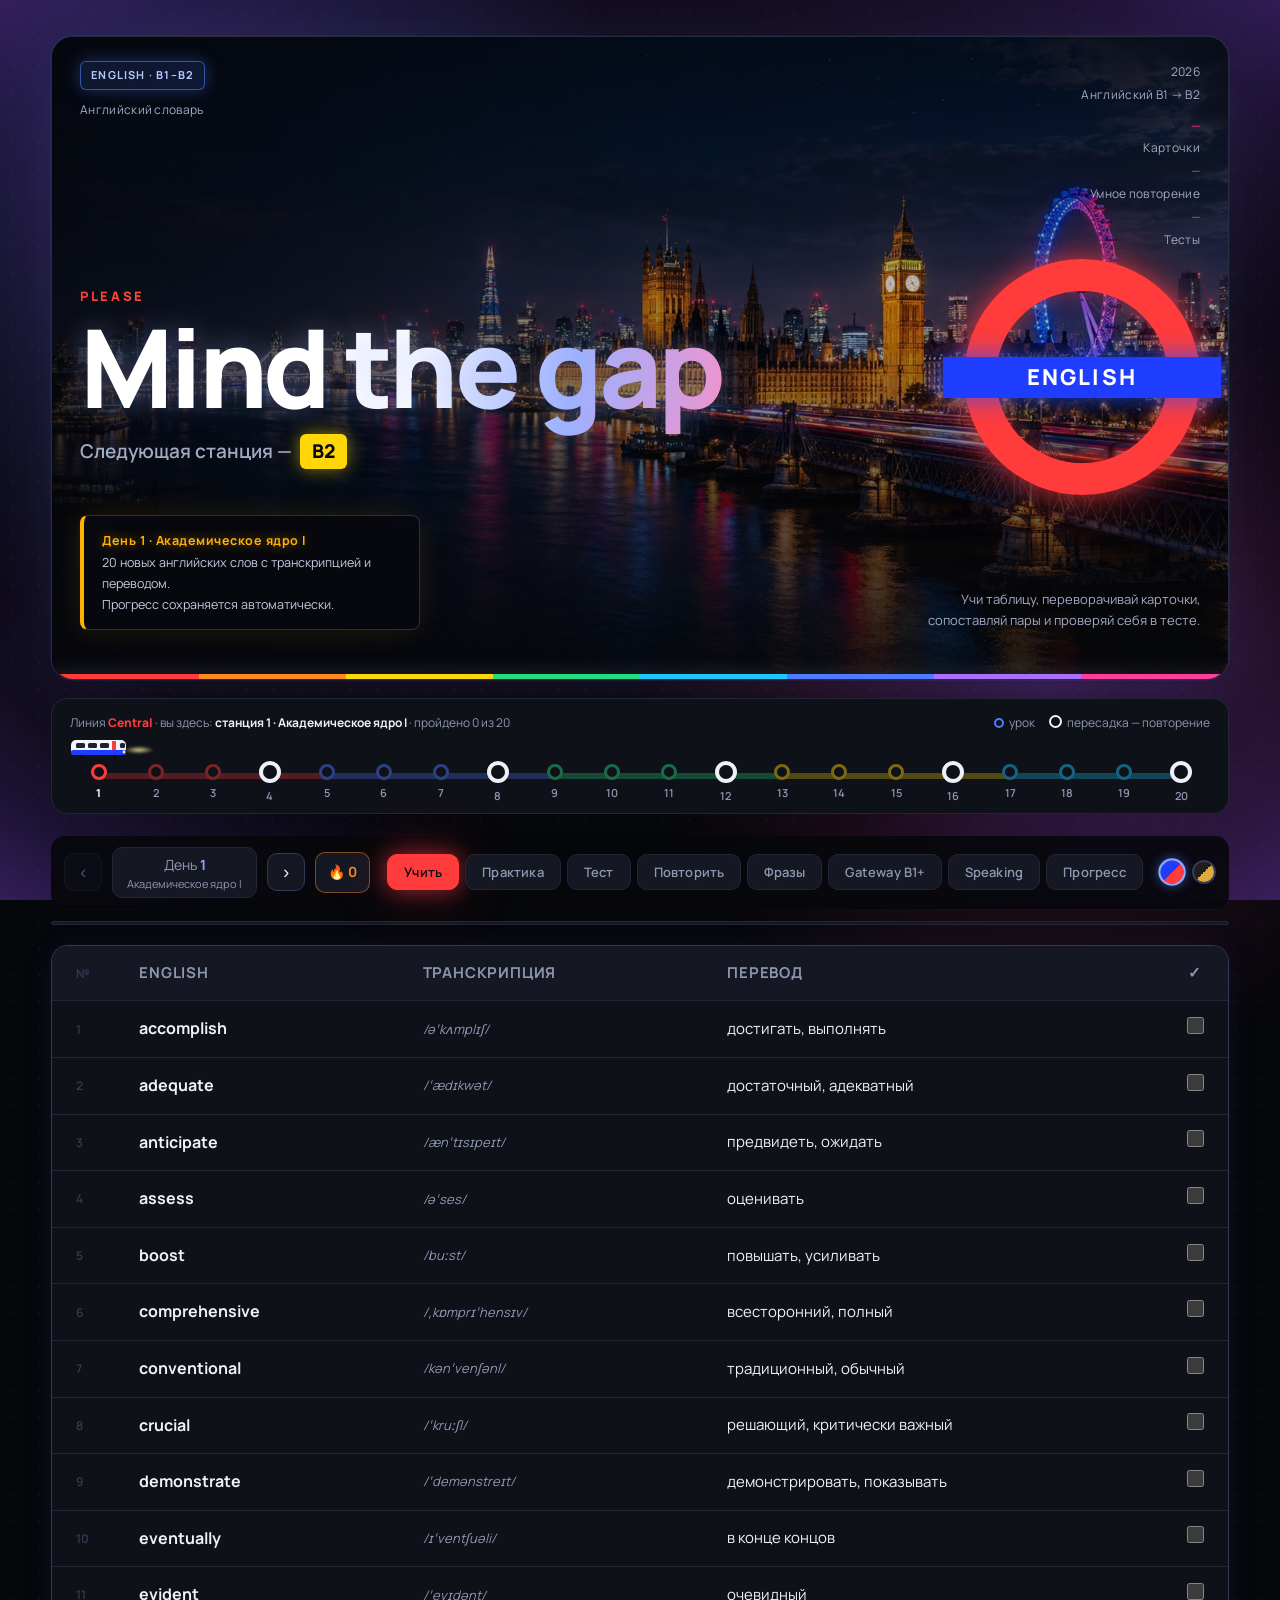
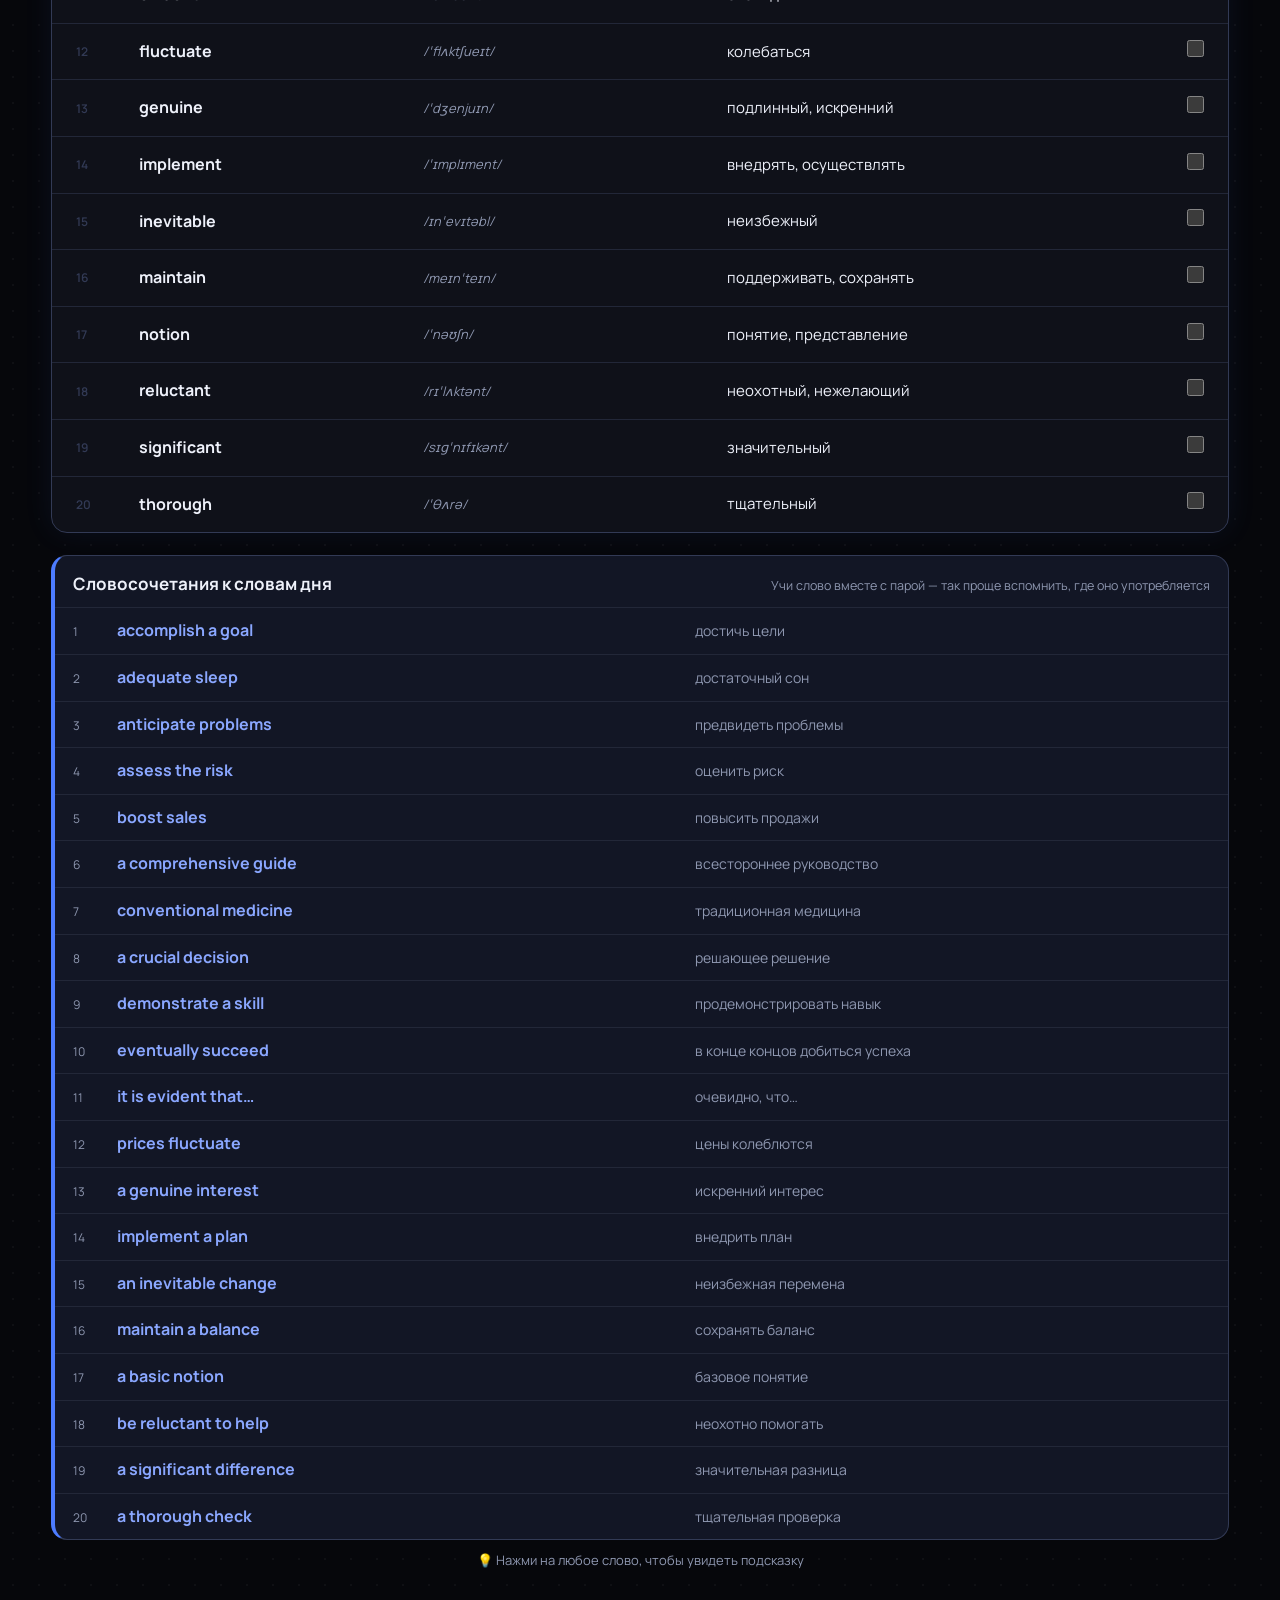
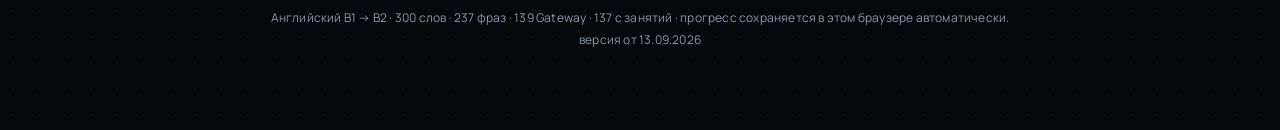
==== index.html @ c79d458a "Gateway B1+: Одежда и мода — +18 слов (Icons of Fashion и составные прилагательные) Co-Authored-By: " ====
<!DOCTYPE html>
<html lang="ru" data-theme="tube">
<head>
<meta charset="UTF-8">
<meta name="viewport" content="width=device-width, initial-scale=1.0">
<meta http-equiv="Cache-Control" content="no-cache, must-revalidate">
<meta http-equiv="Pragma" content="no-cache">
<title>Английский B1 → B2</title>
<script>try{
  if(!localStorage.getItem('english_tube_v1')){ localStorage.setItem('english_theme','tube'); localStorage.setItem('english_tube_v1','1'); }
  var _t = localStorage.getItem('english_theme'); document.documentElement.dataset.theme = (_t === 'tube' || _t === 'noche') ? _t : 'tube';
}catch(e){ document.documentElement.dataset.theme = 'tube'; }</script>
<style>
  @import url('https://fonts.googleapis.com/css2?family=Inter:wght@400;500;600;700&family=Oswald:wght@500;600;700&family=Great+Vibes&family=Nunito:wght@400;600;700;800&family=Fraunces:ital,wght@0,500;0,600;0,700;1,500&family=Baloo+2:wght@500;600;700;800&family=Quicksand:wght@400;500;600;700&family=Comfortaa:wght@500;600;700&family=Pacifico&family=Lora:ital,wght@0,400;0,500;0,600;1,400&family=Cormorant+Garamond:ital,wght@0,500;0,600;0,700;1,500&family=Manrope:wght@500;600;700;800&display=swap');

  /* ===================== ТЕМЫ ===================== */
  /* Underground — тема по умолчанию: ночное лондонское метро. Чёрный фон, яркие
     цвета линий (--l-*), неоновая подсветка кнопок при наведении. У каждой главной
     вкладки свой цвет линии (--lc). Фото шапки — файл tube-hero.jpg рядом с index.html;
     если его нет, видна нарисованная градиентами подсветка. */
  html[data-theme="tube"]{
    --font-body:'Manrope',sans-serif; --font-display:'Manrope',sans-serif; --font-script:'Manrope',sans-serif;
    --l-central:#ff3b3b; --l-picc:#4d7cff; --l-district:#22dd7f; --l-circle:#ffd60a;
    --l-victoria:#1ec8ff; --l-eliz:#a970ff; --l-metro:#ff3d9a; --l-over:#ff8a1f;
    --bg:#06070b; --surface:#0f1119; --surface-2:#151823; --surface-3:#1b1f2d;
    --border:#222738; --border-strong:#323a55;
    --text:#eef1fa; --muted:#8e97b0;
    --accent:#4d7cff; --accent-2:#ff3d9a; --accent-bright:#8aa7ff;
    --good:#22dd7f; --bad:#ff4d5e;
    --btn-text:#fff;
    --accent-grad:linear-gradient(120deg,#3a5bff,#8b4dff 55%,#ff3d9a);
    --word-grad:linear-gradient(100deg,#ffffff 20%,#9db2ff 60%,#ff8fc4);
    --hero-bg:#07080d;
    --hero-text:#eef1fa; --hero-muted:#a3abc4; --hero-title-color:#fff;
    --hero-sub-grad:linear-gradient(90deg,#ff3b3b,#ff3d9a);
    --hero-card-bg:rgba(8,9,14,.82); --hero-card-text:#c6cce0; --hero-card-strong:#ffb000;
    --glow-accent:color-mix(in srgb,var(--accent) 55%,transparent);
    color-scheme:dark;
  }
  html[data-theme="tube"] body{background-image:radial-gradient(rgba(255,255,255,.035) 1px,transparent 1px)}
  html[data-theme="tube"] body::before{width:900px;height:900px;
    background:radial-gradient(circle,rgba(139,77,255,.26) 0%,rgba(77,124,255,.1) 40%,transparent 68%)}
  html[data-theme="tube"] body::after{width:860px;height:860px;
    background:radial-gradient(circle,rgba(170,80,255,.24) 0%,rgba(255,61,154,.08) 40%,transparent 68%)}
  /* фиолетовое свечение по краям экрана */
  html[data-theme="tube"]::after{content:'';position:fixed;inset:0;pointer-events:none;z-index:0;
    background:radial-gradient(ellipse 75% 70% at 50% 50%,transparent 62%,rgba(139,77,255,.16) 85%,rgba(150,80,255,.34) 100%)}
  html[data-theme="tube"] .hero{box-shadow:0 0 0 1px rgba(139,77,255,.18),0 0 80px rgba(139,77,255,.22),0 0 140px rgba(255,61,154,.08)}
  html[data-theme="tube"] .hero-title-wrap,html[data-theme="tube"] .hero-deco{display:none}
  html[data-theme="tube"] .tube-hero{display:flex}
  html[data-theme="tube"] .hero{border-color:#262c40;
    box-shadow:0 0 0 1px rgba(77,124,255,.08),0 0 70px rgba(77,124,255,.14),0 0 120px rgba(255,61,154,.08)}
  html[data-theme="tube"] .hero-bg{display:block;filter:none;
    background:url('tube-hero.jpg') center 40%/cover no-repeat,
      radial-gradient(ellipse 60% 70% at 85% 30%,rgba(255,59,59,.35),transparent 60%),
      radial-gradient(ellipse 55% 60% at 15% 90%,rgba(77,124,255,.4),transparent 65%),
      radial-gradient(ellipse 40% 50% at 55% 10%,rgba(169,112,255,.25),transparent 60%),
      repeating-linear-gradient(0deg,rgba(255,255,255,.035) 0 1px,transparent 1px 30px),
      repeating-linear-gradient(90deg,rgba(255,255,255,.035) 0 1px,transparent 1px 60px),#07080d}
  html[data-theme="tube"] .hero-bg::after{background:
    linear-gradient(180deg,rgba(6,7,11,.55) 0%,rgba(6,7,11,.15) 40%,rgba(6,7,11,.9) 100%),
    linear-gradient(90deg,rgba(6,7,11,.75) 0%,rgba(6,7,11,.2) 55%,transparent 100%)}
  /* табло «следующий поезд» */
  html[data-theme="tube"] .hero-card{border:1px solid #2a2f40;border-left:4px solid #ffb000;border-radius:8px;
    box-shadow:0 0 30px rgba(255,176,0,.12)}
  html[data-theme="tube"] .hero-card b{letter-spacing:.04em;text-shadow:0 0 12px rgba(255,176,0,.55)}
  html[data-theme="tube"] .hero .tag{background:rgba(77,124,255,.14);color:#b8c8ff;border:1px solid rgba(77,124,255,.6);
    border-radius:6px;box-shadow:0 0 16px rgba(77,124,255,.35)}
  html[data-theme="tube"] .hero-top .meta-right .dash{color:var(--l-metro)}

  /* Неон: подсветка за рамкой при наведении. --lc — цвет конкретной кнопки. */
  html[data-theme="tube"] :is(.tabs button,.subtabs button,.daynav button,.fc-nav button,.fc-progress-row button,
    .pb-modes button,.fc-dir button,.match-btn,.btn.ghost,.streak){
    --lc:var(--l-picc);border-radius:10px;transition:box-shadow .25s,border-color .25s,color .25s,background .25s,transform .15s}
  html[data-theme="tube"] :is(.tabs button,.subtabs button,.daynav button,.fc-nav button,.fc-progress-row button,
    .pb-modes button,.fc-dir button,.match-btn,.btn.ghost):hover:not(:disabled){
    border-color:var(--lc);color:#fff;
    box-shadow:0 0 0 1px var(--lc),0 0 18px color-mix(in srgb,var(--lc) 65%,transparent),0 0 44px color-mix(in srgb,var(--lc) 30%,transparent)}
  html[data-theme="tube"] :is(.tabs button,.subtabs button,.fc-nav button,.fc-progress-row button,.match-btn,.btn.ghost):active:not(:disabled){transform:scale(.97)}
  html[data-theme="tube"] :is(.tabs button,.pb-modes button).active{background:var(--lc);border-color:var(--lc);color:#07080d;
    box-shadow:0 0 22px color-mix(in srgb,var(--lc) 60%,transparent),0 0 60px color-mix(in srgb,var(--lc) 25%,transparent)}
  html[data-theme="tube"] :is(.subtabs button,.fc-dir button).active{border-color:var(--lc);color:#fff;
    background:color-mix(in srgb,var(--lc) 18%,transparent);box-shadow:0 0 16px color-mix(in srgb,var(--lc) 45%,transparent)}
  html[data-theme="tube"] .tabs button:nth-child(1){--lc:var(--l-central)}
  html[data-theme="tube"] .tabs button:nth-child(2){--lc:var(--l-picc)}
  html[data-theme="tube"] .tabs button:nth-child(3){--lc:var(--l-district)}
  html[data-theme="tube"] .tabs button:nth-child(4){--lc:var(--l-circle)}
  html[data-theme="tube"] .tabs button:nth-child(5){--lc:var(--l-victoria)}
  html[data-theme="tube"] .tabs button:nth-child(6){--lc:var(--l-eliz)}
  html[data-theme="tube"] .tabs button:nth-child(7){--lc:var(--l-metro)}
  html[data-theme="tube"] .tabs button:nth-child(8){--lc:var(--l-over)}
  html[data-theme="tube"] .fc-dir button,html[data-theme="tube"] .subtabs button{--lc:var(--l-victoria)}
  html[data-theme="tube"] .fc-progress-row button:nth-child(1){--lc:var(--l-district)}
  html[data-theme="tube"] .fc-progress-row button:nth-child(2){--lc:var(--l-central)}
  html[data-theme="tube"] .fc-progress-row button:nth-child(3){--lc:var(--l-eliz)}
  html[data-theme="tube"] .streak{color:var(--l-over);border-color:color-mix(in srgb,var(--l-over) 45%,transparent)}
  html[data-theme="tube"] .btn{box-shadow:0 0 22px rgba(139,77,255,.35)}
  html[data-theme="tube"] .btn:hover{box-shadow:0 0 0 1px #ff3d9a,0 0 26px rgba(255,61,154,.55),0 0 60px rgba(77,124,255,.35)}
  /* карточки и панели подсвечиваются краем */
  /* Свечение карточки живёт на .fc-wrap::before — вне 3D-поворота и меняет только opacity.
     Большие тени прямо на сторонах карточки перерисовывались при каждом перевороте и давали подвисание. */
  html[data-theme="tube"] .fc-front,html[data-theme="tube"] .fc-back,
  html[data-theme="tube"] .fc-card:hover .fc-front,html[data-theme="tube"] .fc-card:hover .fc-back{box-shadow:none;transition:none}
  html[data-theme="tube"] .fc-wrap{position:relative}
  html[data-theme="tube"] .fc-wrap::before{content:'';position:absolute;inset:0;border-radius:20px;pointer-events:none;
    box-shadow:0 0 0 1px rgba(77,124,255,.45),0 0 40px rgba(77,124,255,.32),0 0 90px rgba(255,61,154,.14);
    opacity:.35;transition:opacity .3s}
  html[data-theme="tube"] .fc-wrap:hover::before{opacity:1}
  html[data-theme="tube"] .fc-back{border-color:var(--l-metro);
    background:linear-gradient(135deg,rgba(255,61,154,.12),var(--surface) 60%)}
  html[data-theme="tube"] .card{transition:box-shadow .3s,border-color .3s}
  html[data-theme="tube"] .card:hover{border-color:#3a4570;box-shadow:0 0 40px rgba(77,124,255,.18)}
  html[data-theme="tube"] .theme-dot:hover{box-shadow:0 0 14px rgba(255,255,255,.35)}
  html[data-theme="noche"]{
    --font-body:'Inter',sans-serif; --font-display:'Oswald',sans-serif; --font-script:'Great Vibes',cursive;
    --bg:#211d1a; --surface:#2a2521; --surface-2:#332d27; --surface-3:#3b342d;
    --border:#3a332c; --border-strong:#584a38;
    --text:#f3ead9; --muted:#a4937c;
    --accent:#e0a93c; --accent-2:#f0c065; --accent-bright:#f5cf7d;
    --good:#8fbf78; --bad:#e2574c;
    --btn-text:#2a2118;
    --accent-grad:linear-gradient(135deg,#c8912b,#eab94e);
    --word-grad:linear-gradient(135deg,#f3ead9,#f0c065);
    --hero-bg:radial-gradient(circle at 30% 25%,#37302a 0%,#241f1b 70%);
    --hero-text:#f7efdd; --hero-muted:#b8a689; --hero-title-color:#f7efdd;
    --hero-sub-grad:linear-gradient(90deg,#f0c065,#f7e3ae);
    --hero-card-bg:rgba(42,37,33,.72); --hero-card-text:#cfc0a6;
  }
  html[data-theme="noche"] .hero-deco::before{content:'🌙'}
  html[data-theme="noche"] .hero-deco::after{content:'⭐'}
  html[data-theme="noche"] .hero-title .sub{font-style:normal;font-weight:400;padding-bottom:18px}
  html[data-theme="noche"] .hero-bg{display:block}
  html[data-theme="noche"]{color-scheme:dark}


  /* ===================== ОБЩЕЕ ===================== */
  html{
    color-scheme:light;   /* тёмные темы переопределяют на dark */
    --radius:16px;
    --btn-text:#fff;
    --glow-accent:color-mix(in srgb,var(--accent) 30%,transparent);
    --glow-good:color-mix(in srgb,var(--good) 30%,transparent);
    --glow-bad:color-mix(in srgb,var(--bad) 30%,transparent);
  }
  *{box-sizing:border-box;margin:0;padding:0}
  body{
    background:var(--bg);color:var(--text);font-family:var(--font-body);
    line-height:1.6;min-height:100vh;padding:36px clamp(16px,4vw,64px) 80px;
    background-image:radial-gradient(color-mix(in srgb,var(--accent) 6%,transparent) 1px,transparent 1px);
    background-size:26px 26px;
    transition:background-color .3s;
  }
  body::before{content:'';position:fixed;top:-200px;left:-200px;width:600px;height:600px;
    background:radial-gradient(circle,color-mix(in srgb,var(--accent) 10%,transparent) 0%,transparent 70%);
    pointer-events:none;z-index:0}
  body::after{content:'';position:fixed;bottom:-200px;right:-200px;width:500px;height:500px;
    background:radial-gradient(circle,color-mix(in srgb,var(--accent-2) 10%,transparent) 0%,transparent 70%);
    pointer-events:none;z-index:0}
  .wrap{max-width:1400px;margin:0 auto;position:relative;z-index:1}

  /* ===== Шапка «Underground» (видна только в теме tube) ===== */
  .tube-hero{display:none;position:relative;z-index:2;align-items:center;justify-content:space-between;
    gap:28px;padding:8px 28px 4px}
  .tube-kicker{font-size:13px;font-weight:800;letter-spacing:.2em;text-transform:uppercase;margin-bottom:8px;
    background:linear-gradient(90deg,var(--l-central),var(--l-over),var(--l-circle));-webkit-background-clip:text;background-clip:text;color:transparent}
  .tube-title{font-family:var(--font-display);font-weight:800;letter-spacing:-.035em;line-height:.95;
    font-size:clamp(46px,8.5vw,112px);color:#fff;text-shadow:0 0 28px rgba(157,178,255,.35)}
  .tube-title em{font-style:normal;background:var(--word-grad);-webkit-background-clip:text;background-clip:text;color:transparent}
  .tube-next{margin-top:16px;font-size:clamp(15px,1.6vw,19px);color:var(--hero-muted);font-weight:600}
  .tube-next b{display:inline-block;color:#07080d;background:var(--l-circle);padding:2px 12px;border-radius:6px;margin-left:4px;
    font-weight:800;box-shadow:0 0 18px rgba(255,214,10,.55)}
  .roundel{flex:none;position:relative;width:clamp(150px,20vw,236px);aspect-ratio:1;display:grid;place-items:center;
    animation:roundelGlow 4s ease-in-out infinite}
  .roundel::before{content:'';position:absolute;inset:0;border-radius:50%;border:clamp(20px,2.8vw,32px) solid var(--l-central);
    box-shadow:0 0 24px rgba(255,59,59,.7),inset 0 0 24px rgba(255,59,59,.5),0 0 70px rgba(255,59,59,.35)}
  .roundel span{position:relative;width:118%;background:#1f3dff;color:#fff;text-align:center;
    font-family:var(--font-display);font-weight:800;letter-spacing:.1em;font-size:clamp(15px,1.9vw,22px);
    padding:.42em 0;line-height:1;box-shadow:0 0 26px rgba(40,80,255,.8)}
  @keyframes roundelGlow{50%{filter:brightness(1.18) saturate(1.1)}}
  /* цветная полоса линий внизу шапки */
  .tube-stripe{display:none;position:relative;z-index:2;height:5px;margin-top:18px;
    background:linear-gradient(90deg,var(--l-central) 0 12.5%,var(--l-over) 0 25%,var(--l-circle) 0 37.5%,var(--l-district) 0 50%,
      var(--l-victoria) 0 62.5%,var(--l-picc) 0 75%,var(--l-eliz) 0 87.5%,var(--l-metro) 0);
    box-shadow:0 0 18px rgba(255,255,255,.25)}
  html[data-theme="tube"] .tube-stripe{display:block}

  /* ===== Линия курса: дни = станции, повторение = пересадка, по линии едет поезд ===== */
  .tube{position:relative;z-index:1;margin:0 0 14px;padding:14px 18px 10px;background:var(--surface);
    border:1px solid var(--border);border-radius:var(--radius);overflow-x:auto;scrollbar-width:thin}
  .tube-head{display:flex;justify-content:space-between;align-items:baseline;gap:12px;flex-wrap:wrap;
    font-size:12px;color:var(--muted);margin-bottom:4px}
  .tube-head b{color:var(--text);font-weight:700}
  .tube-head .ln{font-weight:800;color:var(--lc)}
  .tube-legend{display:flex;gap:14px;align-items:center}
  .tube-legend i{display:inline-block;width:10px;height:10px;border-radius:50%;border:2.5px solid var(--accent);
    vertical-align:-1px;margin-right:5px}
  .tube-legend .lg-rv{width:13px;height:13px;border-color:var(--text);background:var(--surface)}
  .tube-track{position:relative;display:flex;min-width:calc(var(--n) * 40px);padding-top:26px}
  .tube-seg{position:absolute;top:36px;height:6px;width:calc(100% / var(--n));left:calc(100% / var(--n) * (var(--i) + .5));
    background:var(--c);opacity:.28;transition:opacity .5s,box-shadow .5s}
  .tube-seg.on{opacity:1;box-shadow:0 0 10px var(--c),0 0 22px color-mix(in srgb,var(--c) 45%,transparent)}
  .st{--c:var(--accent);flex:1 1 0;min-width:40px;position:relative;background:none;border:0;padding:0 0 2px;cursor:pointer;
    display:flex;flex-direction:column;align-items:center;gap:7px;color:var(--muted);
    font:600 11px/1 var(--font-body)}
  .st i{display:block;width:16px;height:16px;margin-top:1px;border-radius:50%;background:var(--surface);
    border:3px solid color-mix(in srgb,var(--c) 45%,var(--surface));transition:transform .2s,background .3s,box-shadow .3s}
  .st.past i{border-color:var(--c)}
  .st.done i{background:var(--c);border-color:var(--c);box-shadow:0 0 12px var(--c)}
  .st.rv i{width:22px;height:22px;margin-top:-2px;border-color:var(--text);border-width:4px}
  .st.rv.done i{background:var(--text);box-shadow:0 0 14px rgba(255,255,255,.5)}
  .st.here span{color:var(--text);font-weight:800}
  .st:hover i{transform:scale(1.3);box-shadow:0 0 0 4px color-mix(in srgb,var(--c) 25%,transparent),0 0 16px var(--c)}
  .st:hover span{color:var(--text)}
  .st:focus-visible{outline:2px solid var(--c);outline-offset:3px;border-radius:6px}
  /* поезд */
  .train{position:absolute;top:0;left:calc(100% / var(--n) * (var(--cur) + .5));width:58px;height:22px;margin-left:-29px;
    transition:left 1.3s cubic-bezier(.45,0,.2,1);pointer-events:none;z-index:2}
  .train svg{display:block;width:100%;height:100%;transition:transform .3s}
  .train.back svg{transform:scaleX(-1)}
  .train.moving svg{animation:trainBob .22s linear infinite}
  .train::after{content:'';position:absolute;right:-26px;top:9px;width:30px;height:8px;border-radius:50%;
    background:radial-gradient(closest-side,rgba(255,236,160,.85),transparent);filter:blur(1px)}
  .train.back::after{right:auto;left:-26px}
  @keyframes trainBob{50%{transform:translateY(-1px)}}
  .train.back.moving svg{animation:trainBobBack .22s linear infinite}
  @keyframes trainBobBack{0%,100%{transform:scaleX(-1)}50%{transform:scaleX(-1) translateY(-1px)}}
  @media (prefers-reduced-motion: reduce){.train,.tube-seg{transition:none}.train svg,.roundel{animation:none!important}}
  @media (max-width:640px){
    .tube-hero{padding:4px 18px 0;gap:14px}
    .roundel{width:108px}
    .roundel::before{border-width:15px}
    .roundel span{font-size:12px}
    .tube-legend{display:none}
  }

  /* HERO */
  .hero{position:relative;margin-bottom:18px;border-radius:22px;overflow:hidden;
    border:1px solid var(--border-strong);background:var(--hero-bg);
    box-shadow:0 0 50px color-mix(in srgb,var(--accent) 12%,transparent),0 20px 60px rgba(0,0,0,.08);
    min-height:clamp(330px,42vh,470px);display:flex;flex-direction:column;justify-content:flex-end}
  .hero-bg{display:none;position:absolute;inset:0;z-index:0;
    background-image:url('[data-uri]');
    background-size:cover;background-position:center 35%;
    filter:saturate(1.05) sepia(.18) brightness(.92)}
  .hero-bg::after{content:'';position:absolute;inset:0;
    background:linear-gradient(180deg,rgba(33,29,26,.64) 0%,rgba(33,29,26,.3) 35%,rgba(33,29,26,.93) 100%),
               linear-gradient(90deg,rgba(33,29,26,.58) 0%,transparent 46%,transparent 74%,rgba(33,29,26,.5) 100%)}
  .hero-deco{position:absolute;inset:0;pointer-events:none;z-index:1}
  .hero-deco::before,.hero-deco::after{position:absolute;opacity:.92;filter:drop-shadow(0 6px 14px rgba(0,0,0,.14))}
  .hero-deco::before{top:26px;right:22%;font-size:54px;transform:rotate(-10deg)}
  .hero-deco::after{bottom:26%;right:6%;font-size:66px;transform:rotate(8deg)}
  .hero-top{position:relative;z-index:2;display:flex;justify-content:space-between;align-items:flex-start;
    padding:24px 28px 0;gap:14px;flex-wrap:wrap}
  .hero-top .meta-left{font-size:12px;color:var(--hero-muted);letter-spacing:.3px;line-height:1.7}
  .hero-top .meta-left b{color:var(--hero-text);font-weight:700}
  .hero-top .meta-right{font-size:12px;color:var(--hero-muted);text-align:right;line-height:1.9;letter-spacing:.3px}
  .hero-top .meta-right span{display:block}
  .hero-top .meta-right .dash{color:var(--accent)}
  .hero-title-wrap{position:relative;z-index:2;padding:0 28px;margin-top:auto;line-height:.85}
  .hero-title{font-family:var(--font-display);font-weight:700;font-size:clamp(62px,15vw,150px);
    letter-spacing:-2px;color:var(--hero-title-color);margin:0;text-shadow:0 3px 24px rgba(0,0,0,.08)}
  .hero-title .sub{display:block;font-family:var(--font-script);font-style:italic;font-weight:500;
    font-size:clamp(32px,7vw,72px);letter-spacing:0;background:var(--hero-sub-grad);
    -webkit-background-clip:text;-webkit-text-fill-color:transparent;background-clip:text;
    margin-top:2px;margin-left:6px;padding-bottom:10px}
  .hero-bottom{position:relative;z-index:2;display:flex;justify-content:space-between;align-items:flex-end;
    gap:20px;flex-wrap:wrap;padding:16px 28px 26px}
  .hero-card{background:var(--hero-card-bg);backdrop-filter:blur(10px);-webkit-backdrop-filter:blur(10px);
    border:1px solid color-mix(in srgb,var(--accent) 35%,transparent);border-radius:14px;padding:14px 18px;
    font-size:12.5px;line-height:1.7;color:var(--hero-card-text);
    box-shadow:0 6px 24px color-mix(in srgb,var(--accent) 12%,transparent);max-width:340px}
  .hero-card b{color:var(--hero-card-strong,var(--hero-text));font-weight:700}
  .hero-desc{font-size:13px;color:var(--hero-muted);line-height:1.6;max-width:300px;text-align:right;margin-left:auto}
  .hero .tag{display:inline-block;background:color-mix(in srgb,var(--accent) 14%,transparent);
    border:1px solid color-mix(in srgb,var(--accent) 45%,transparent);color:var(--accent-bright);
    font-size:11px;font-weight:700;letter-spacing:1.2px;text-transform:uppercase;padding:4px 10px;border-radius:6px}
  html[data-theme="noche"] .hero .tag{color:#f5cf7d}

  /* BAR / TABS */
  .bar{display:flex;align-items:center;justify-content:space-between;gap:14px;flex-wrap:wrap;
    margin:22px 0 12px;position:sticky;top:0;z-index:50;padding:10px 12px;border-radius:14px;
    background:color-mix(in srgb,var(--bg) 88%,transparent);
    backdrop-filter:blur(12px);-webkit-backdrop-filter:blur(12px);
    border:1px solid transparent;transition:border-color .2s,box-shadow .2s}
  .bar.stuck{border-color:var(--border);box-shadow:0 6px 24px rgba(0,0,0,.18)}
  .daynav{display:flex;align-items:center;gap:10px}
  .daynav button{background:var(--surface-2);border:1px solid var(--border-strong);color:var(--text);
    width:38px;height:38px;border-radius:10px;cursor:pointer;font-size:18px;transition:.2s}
  .daynav button:hover:not(:disabled){border-color:var(--accent);box-shadow:0 0 12px var(--glow-accent);color:var(--accent-bright)}
  .daynav button:disabled{opacity:.3;cursor:default}
  .daynav .label{font-size:14px;color:var(--muted);min-width:120px;text-align:center;
    background:var(--surface-2);border:1px solid var(--border);padding:6px 14px;border-radius:10px}
  .daynav .label b{color:var(--accent-bright);font-family:var(--font-display)}
  .daynav .label .sublabel{display:block;font-size:11px;line-height:1.4}
  .streak{font-size:14px;font-weight:700;color:var(--accent-bright);background:var(--surface-2);
    border:1px solid var(--border);border-radius:10px;padding:8px 12px;white-space:nowrap}
  .tabs{display:flex;gap:6px;flex-wrap:wrap}
  .tabs button{background:var(--surface-2);border:1px solid var(--border);color:var(--muted);
    padding:8px 16px;border-radius:10px;cursor:pointer;font-size:13px;font-weight:600;transition:.2s;
    letter-spacing:.2px;font-family:var(--font-body)}
  .tabs button:hover{border-color:var(--border-strong);color:var(--text)}
  .tabs button.active{background:var(--accent-grad);border-color:transparent;color:var(--btn-text);
    box-shadow:0 0 20px var(--glow-accent),0 2px 8px rgba(0,0,0,.15)}
  .subtabs{display:none;gap:6px;flex-wrap:wrap;margin:0 0 14px;justify-content:center}
  .subtabs button{background:transparent;border:1px solid var(--border);color:var(--muted);
    padding:6px 14px;border-radius:999px;cursor:pointer;font-size:12.5px;font-weight:600;transition:.2s;font-family:var(--font-body)}
  .subtabs button:hover{border-color:var(--accent);color:var(--text)}
  .subtabs button.active{border-color:var(--accent);color:var(--accent-bright);background:color-mix(in srgb,var(--accent) 12%,transparent)}
  .badge{display:inline-block;background:var(--bad);color:#fff;font-size:10px;font-weight:700;
    border-radius:999px;padding:1px 7px;margin-left:5px;vertical-align:1px}
  .badge:empty{display:none}
  .themes{display:flex;gap:8px;align-items:center}
  .theme-dot{width:24px;height:24px;border-radius:50%;cursor:pointer;border:2px solid var(--border-strong);
    padding:0;transition:.2s}
  .theme-dot:hover{transform:scale(1.12)}
  .theme-dot.active{border-color:var(--accent-bright);box-shadow:0 0 10px var(--glow-accent);transform:scale(1.15)}

  .progress{height:4px;background:var(--surface-2);border-radius:999px;overflow:hidden;margin-bottom:20px;border:1px solid var(--border)}
  .progress > div{height:100%;background:linear-gradient(90deg,var(--accent),var(--good));
    width:0;transition:width .4s cubic-bezier(.4,0,.2,1);box-shadow:0 0 10px var(--glow-good)}

  /* TABLE */
  table{width:100%;border-collapse:separate;border-spacing:0;background:var(--surface);
    border:1px solid var(--border-strong);border-radius:var(--radius);overflow:hidden;
    box-shadow:0 0 30px color-mix(in srgb,var(--accent) 8%,transparent)}
  th,td{padding:13px 18px;text-align:left;border-bottom:1px solid var(--border);font-size:14px}
  th{color:var(--muted);font-weight:700;font-size:11px;text-transform:uppercase;letter-spacing:.8px;background:var(--surface-2)}
  tr:last-child td{border-bottom:none}
  tr{transition:background .15s}
  tr:hover td{background:color-mix(in srgb,var(--accent) 5%,transparent)}
  td.en{font-weight:700;cursor:pointer;position:relative;font-family:var(--font-display);font-size:15px;
    color:var(--text);transition:color .15s}
  td.en:hover{color:var(--accent-bright)}
  td.ipa{color:var(--muted);font-style:italic;white-space:nowrap;font-size:13px}
  .num{color:var(--border-strong);width:38px;font-size:12px;font-weight:600}
  .chk{width:46px;text-align:center}
  .chk input{width:17px;height:17px;accent-color:var(--good);cursor:pointer}
  tr.learned td.en{color:var(--good)}
  tr.learned{background:color-mix(in srgb,var(--good) 5%,transparent)}

  /* POPUP */
  .word-popup{position:fixed;z-index:1000;background:var(--surface-3);border:1px solid var(--accent);
    border-radius:14px;padding:14px 18px;min-width:230px;max-width:300px;
    box-shadow:0 0 30px var(--glow-accent),0 12px 40px rgba(0,0,0,.25);
    pointer-events:none;opacity:0;transform:translateY(6px);transition:opacity .2s,transform .2s}
  .word-popup.show{opacity:1;transform:translateY(0)}
  .word-popup .pop-en{font-size:20px;font-weight:700;font-family:var(--font-display);
    background:var(--word-grad);-webkit-background-clip:text;-webkit-text-fill-color:transparent;background-clip:text}
  .word-popup .pop-ipa{font-size:12px;color:var(--muted);font-style:italic;margin:3px 0 7px}
  .word-popup .pop-ru{font-size:15px;color:var(--text)}

  /* CARD */
  .card{background:var(--surface);border:1px solid var(--border-strong);border-radius:20px;
    padding:36px 28px;text-align:center;box-shadow:0 0 40px color-mix(in srgb,var(--accent) 10%,transparent)}
  .card .dir{color:var(--muted);font-size:11px;text-transform:uppercase;letter-spacing:1.2px;font-weight:700}
  .card .word{font-family:var(--font-display);font-size:36px;font-weight:700;margin:16px 0 4px;
    background:var(--word-grad);-webkit-background-clip:text;-webkit-text-fill-color:transparent;background-clip:text}
  .card .hint{color:var(--muted);font-size:14px;margin-bottom:18px}
  .card input[type=text]{width:100%;max-width:380px;background:var(--surface-2);border:1px solid var(--border-strong);
    color:var(--text);padding:13px 16px;border-radius:12px;font-size:16px;text-align:center;outline:none;
    transition:.2s;font-family:var(--font-body)}
  .card input[type=text]:focus{border-color:var(--accent);box-shadow:0 0 20px var(--glow-accent)}
  .card .actions{margin-top:16px;display:flex;gap:10px;justify-content:center;flex-wrap:wrap}
  .charbar{display:flex;gap:6px;justify-content:center;flex-wrap:wrap;margin:12px auto 0;max-width:420px}
  .charbar button{background:var(--surface-2);border:1px solid var(--border-strong);color:var(--accent-bright);
    width:34px;height:34px;border-radius:8px;font-size:16px;cursor:pointer;transition:.15s;font-family:var(--font-body)}
  .charbar button:hover{border-color:var(--accent);box-shadow:0 0 8px var(--glow-accent)}

  .btn{background:var(--accent-grad);border:none;color:var(--btn-text);padding:12px 26px;border-radius:12px;
    font-size:14px;font-weight:700;cursor:pointer;transition:.2s;box-shadow:0 0 16px var(--glow-accent);font-family:var(--font-body)}
  .btn:hover{transform:translateY(-1px);box-shadow:0 0 28px var(--glow-accent),0 4px 12px rgba(0,0,0,.15)}
  .btn:active{transform:translateY(0)}
  .btn.ghost{background:transparent;border:1px solid var(--border-strong);color:var(--muted);box-shadow:none}
  .btn.ghost:hover{border-color:var(--accent);color:var(--text);box-shadow:0 0 12px var(--glow-accent)}

  .feedback{margin-top:18px;font-size:16px;min-height:24px;font-weight:700}
  .feedback.good{color:var(--good)}
  .feedback.bad{color:var(--bad)}
  .counter{color:var(--muted);font-size:13px;margin-bottom:16px}
  .result{text-align:center;padding:30px}
  .result .score{font-family:var(--font-display);font-size:52px;font-weight:700;margin:12px 0;
    background:linear-gradient(135deg,var(--accent-bright),var(--good));
    -webkit-background-clip:text;-webkit-text-fill-color:transparent;background-clip:text}

  /* FLASHCARDS */
  #flashcards{display:none}
  .fc-wrap{perspective:1200px;width:100%;max-width:500px;margin:0 auto 24px}
  .fc-card{width:100%;height:230px;position:relative;transform-style:preserve-3d;
    transition:transform .5s cubic-bezier(.4,0,.2,1);cursor:pointer}
  .fc-card.flipped{transform:rotateY(180deg)}
  .fc-card{will-change:transform}   /* слой готов заранее — переворот стартует без рывка */
  .fc-front,.fc-back{position:absolute;inset:0;background:var(--surface);border:1px solid var(--border-strong);
    border-radius:20px;backface-visibility:hidden;-webkit-backface-visibility:hidden;
    display:flex;flex-direction:column;align-items:center;justify-content:center;padding:28px;
    box-shadow:0 0 30px color-mix(in srgb,var(--accent) 10%,transparent);transition:box-shadow .3s}
  .fc-card:hover .fc-front{box-shadow:0 0 50px var(--glow-accent)}
  .fc-back{transform:rotateY(180deg);
    background:linear-gradient(135deg,color-mix(in srgb,var(--accent) 8%,transparent),var(--surface));
    border-color:var(--accent);box-shadow:0 0 40px var(--glow-accent)}
  .fc-front .fc-label,.fc-back .fc-label{font-size:10px;text-transform:uppercase;letter-spacing:1.2px;margin-bottom:14px;font-weight:700}
  .fc-front .fc-label{color:var(--muted)}
  .fc-back .fc-label{color:var(--accent)}
  .fc-front .fc-word{font-family:var(--font-display);font-size:34px;font-weight:700;
    background:var(--word-grad);-webkit-background-clip:text;-webkit-text-fill-color:transparent;background-clip:text}
  .fc-front .fc-ipa{color:var(--muted);font-style:italic;font-size:14px;margin-top:8px}
  .fc-back .fc-ru{font-size:24px;font-weight:700;color:var(--accent-bright)}
  .fc-nav{display:flex;align-items:center;justify-content:center;gap:16px;margin-bottom:16px;margin-top:20px}
  .fc-nav button{background:var(--surface-2);border:1px solid var(--border-strong);color:var(--text);
    width:42px;height:42px;border-radius:12px;cursor:pointer;font-size:20px;transition:.2s}
  .fc-nav button:hover:not(:disabled){border-color:var(--accent);box-shadow:0 0 14px var(--glow-accent);color:var(--accent-bright)}
  .fc-nav button:disabled{opacity:.3;cursor:default}
  .fc-counter{color:var(--muted);font-size:13px;min-width:64px;text-align:center;font-family:var(--font-display);font-weight:500}
  .fc-hint{color:var(--muted);font-size:12px;text-align:center;letter-spacing:.3px}
  /* ---- Словосочетания: отдельная таблица под словами и строка на обороте карточки ---- */
  .coll-box{margin-top:22px;border:1px solid var(--border-strong);border-left:4px solid var(--accent);
    border-radius:var(--radius);background:color-mix(in srgb,var(--accent) 5%,var(--surface));overflow:hidden}
  .coll-head{display:flex;align-items:baseline;justify-content:space-between;gap:12px;flex-wrap:wrap;
    padding:14px 18px 10px}
  .coll-head h3{font-family:var(--font-display);font-size:17px;font-weight:700;color:var(--text)}
  .coll-head span{font-size:12.5px;color:var(--muted)}
  .coll-list{list-style:none}
  .coll-list li{display:grid;grid-template-columns:32px minmax(0,1.1fr) minmax(0,1fr);gap:12px;align-items:baseline;
    padding:10px 18px;border-top:1px solid var(--border)}
  .coll-list .n{color:var(--muted);font-size:12px}
  .coll-list .ph{font-weight:700;color:var(--accent-bright)}
  .coll-list .ph b{color:var(--text);font-weight:800}
  .coll-list .tr{color:var(--muted);font-size:14px}
  .coll-list li.learned .ph{color:var(--good)}
  @media (max-width:640px){
    .coll-list li{grid-template-columns:24px 1fr;row-gap:2px}
    .coll-list .tr{grid-column:2}
  }
  .fc-coll{margin-top:14px;padding-top:12px;border-top:1px dashed var(--border-strong);text-align:center;width:100%}
  .fc-coll .cp{font-size:16px;font-weight:700;color:var(--text);line-height:1.3}
  .fc-coll .ct{font-size:13px;color:var(--muted);margin-top:2px}
  .fc-coll:empty{display:none}
  /* вторая сторона карточки показывает словосочетание, первая — нет (иначе это подсказка) */
  .fc-card:not(.rev) .fc-front .fc-coll,.fc-card.rev .fc-back .fc-coll{display:none}

  /* Направление карточек: .rev показывает оборот (перевод) первым */
  .fc-dir{display:flex;justify-content:center;gap:6px;margin:0 auto 14px;flex-wrap:wrap}
  .fc-dir button{background:var(--surface-2);border:1px solid var(--border);color:var(--muted);
    padding:7px 14px;border-radius:10px;font:inherit;font-size:13px;font-weight:600;cursor:pointer;transition:.2s}
  .fc-dir button:hover{border-color:var(--border-strong);color:var(--text)}
  .fc-dir button.active{border-color:var(--accent);color:var(--accent-bright);
    background:color-mix(in srgb,var(--accent) 14%,transparent)}
  .fc-card.rev .fc-front{transform:rotateY(180deg)}
  .fc-card.rev .fc-back{transform:none}
  .fc-card.rev .sp-note-card{display:none!important}
  .fc-progress-row{display:flex;gap:10px;justify-content:center;flex-wrap:wrap;margin-top:16px}
  .fc-progress-row button{background:var(--surface-2);border:1px solid var(--border-strong);color:var(--muted);
    padding:9px 20px;border-radius:10px;cursor:pointer;font-size:13px;font-weight:600;transition:.2s;font-family:var(--font-body)}
  .fc-progress-row button:hover{border-color:var(--accent);color:var(--text);box-shadow:0 0 12px var(--glow-accent)}

  /* MATCH */
  #match{display:none}
  .match-grid{display:grid;grid-template-columns:1fr 1fr;gap:10px;margin-bottom:20px}
  .match-btn{background:var(--surface);border:1px solid var(--border-strong);color:var(--text);
    padding:14px 10px;border-radius:14px;cursor:pointer;font-size:13px;font-weight:500;transition:.2s;
    text-align:center;line-height:1.4;font-family:var(--font-body)}
  .match-btn:hover:not(:disabled){border-color:var(--accent);box-shadow:0 0 16px var(--glow-accent);color:var(--accent-bright)}
  .match-btn.selected{border-color:var(--accent);background:color-mix(in srgb,var(--accent) 14%,transparent);
    box-shadow:0 0 20px var(--glow-accent);color:var(--accent-bright)}
  .match-btn.correct{border-color:var(--good);background:color-mix(in srgb,var(--good) 10%,transparent);
    color:var(--good);cursor:default;box-shadow:0 0 16px var(--glow-good)}
  .match-btn.wrong{border-color:var(--bad);background:color-mix(in srgb,var(--bad) 10%,transparent);box-shadow:0 0 16px var(--glow-bad)}
  .match-btn:disabled{cursor:default}
  .match-score{color:var(--muted);font-size:13px;text-align:center;margin-bottom:14px;font-family:var(--font-display);font-weight:500}
  .match-result{text-align:center;padding:28px 16px}
  .match-result .big{font-size:48px;margin-bottom:8px}
  .match-result p{color:var(--muted);font-size:15px;margin-bottom:22px}

  #test{display:none}
  #review{display:none}

  /* STATS */
  .stat-card{background:var(--surface);border:1px solid var(--border-strong);border-radius:16px;padding:22px;
    text-align:center;box-shadow:0 0 24px color-mix(in srgb,var(--accent) 8%,transparent)}
  .stat-card .k{color:var(--muted);font-size:12px;letter-spacing:.8px;margin-bottom:10px;text-transform:uppercase}
  .stat-card .v{font-family:var(--font-display);font-size:42px;font-weight:700;color:var(--accent-bright)}
  .stat-card .s{color:var(--muted);font-size:12px;margin-top:6px}
  .stat-block{background:var(--surface);border:1px solid var(--border-strong);border-radius:16px;padding:24px;
    box-shadow:0 0 30px color-mix(in srgb,var(--accent) 8%,transparent);margin-bottom:22px}
  .stat-block h3{font-family:var(--font-display);margin-bottom:16px;font-size:16px}
  .heatmap{display:grid;grid-auto-flow:column;grid-template-rows:repeat(7,13px);gap:3px;justify-content:start;overflow-x:auto;padding-bottom:4px}
  .hm{width:13px;height:13px;border-radius:3px;background:var(--surface-2)}
  .hm1{background:color-mix(in srgb,var(--accent) 30%,var(--surface-2))}
  .hm2{background:color-mix(in srgb,var(--accent) 60%,var(--surface-2))}
  .hm3{background:var(--accent)}
  .hist-bar{height:10px;border-radius:5px;background:linear-gradient(90deg,var(--accent),var(--good))}

  /* ---- БЛОК ФРАЗ ---- */
  #phrasebook{display:none}
  .pb-top{display:flex;gap:12px;align-items:center;flex-wrap:wrap;justify-content:space-between;margin-bottom:14px}
  .pb-count{font-family:var(--font-display);font-size:14px;color:var(--muted);font-weight:600}
  .pb-count b{color:var(--accent-bright);font-size:17px}
  .pb-modes{display:flex;gap:6px}
  .pb-modes button{background:var(--surface-2);border:1px solid var(--border);color:var(--muted);
    padding:7px 16px;border-radius:10px;cursor:pointer;font-size:13px;font-weight:600;
    transition:.2s;font-family:var(--font-body)}
  .pb-modes button:hover{border-color:var(--border-strong);color:var(--text)}
  .pb-modes button.active{background:var(--accent-grad);border-color:transparent;color:var(--btn-text);
    box-shadow:0 0 16px var(--glow-accent)}
  .pb-search{width:100%;background:var(--surface-2);border:1px solid var(--border-strong);color:var(--text);
    padding:11px 15px;border-radius:12px;font-size:14px;outline:none;transition:.2s;
    font-family:var(--font-body);margin-bottom:14px}
  .pb-search:focus{border-color:var(--accent);box-shadow:0 0 16px var(--glow-accent)}
  .pb-cats{display:flex;gap:7px;flex-wrap:wrap;margin-bottom:18px}
  .pb-cats button{background:transparent;border:1px solid var(--border);color:var(--muted);
    padding:6px 13px;border-radius:999px;cursor:pointer;font-size:12.5px;font-weight:600;
    transition:.2s;font-family:var(--font-body)}
  .pb-cats button:hover{border-color:var(--accent);color:var(--text)}
  .pb-cats button.active{border-color:var(--accent);color:var(--accent-bright);
    background:color-mix(in srgb,var(--accent) 12%,transparent)}
  .pb-cats .pb-n{opacity:.55;font-weight:700;font-size:11px;margin-left:3px}
  .pb-cats .pb-more{border-style:dashed;color:var(--accent-bright);border-color:var(--border-strong)}
  .pb-cats .pb-more:hover{border-color:var(--accent);border-style:solid}
  .pb-group{margin-bottom:26px}
  .pb-group h3{font-family:var(--font-display);font-size:15px;color:var(--accent-bright);
    margin-bottom:12px;letter-spacing:.4px;display:flex;align-items:center;gap:10px}
  .pb-group h3::after{content:'';flex:1;height:1px;background:var(--border)}
  .pb-list{display:grid;grid-template-columns:1fr;gap:9px}
  .pb-item{background:var(--surface);border:1px solid var(--border-strong);border-radius:13px;
    padding:13px 16px;display:flex;align-items:center;gap:14px;transition:.18s;
    box-shadow:0 0 18px color-mix(in srgb,var(--accent) 5%,transparent)}
  .pb-item:hover{border-color:var(--accent);box-shadow:0 0 20px var(--glow-accent)}
  .pb-item .txt{flex:1;min-width:0}
  .pb-item .pen{font-family:var(--font-display);font-size:16px;font-weight:700;color:var(--text);
    line-height:1.35}
  .pb-item .pru{font-size:13.5px;color:var(--muted);margin-top:3px;line-height:1.45}
  .pb-item input{width:18px;height:18px;accent-color:var(--good);cursor:pointer;flex-shrink:0}
  .pb-item.done{background:color-mix(in srgb,var(--good) 6%,var(--surface));border-color:color-mix(in srgb,var(--good) 45%,transparent)}
  .pb-item.done .pen{color:var(--good)}
  .pb-empty{text-align:center;color:var(--muted);padding:36px 16px;font-size:14px}
  @media (min-width:900px){ .pb-list{grid-template-columns:1fr 1fr} }

  /* ---- СЕКЦИЯ SPEAKING (слова с занятий) ---- */
  #speaking,#gateway{display:none}
  .sp-item .sipa{font-size:12.5px;color:var(--muted);font-style:italic;margin-top:2px}
  .sp-item .snote{font-size:12px;color:var(--accent-bright);margin-top:6px;line-height:1.45;
    padding-left:9px;border-left:2px solid color-mix(in srgb,var(--accent) 55%,transparent)}
  .sp-topic-ru{color:var(--muted);font-weight:400;font-size:13px}
  .sp-group-label{flex-basis:100%;font-size:11px;font-weight:700;letter-spacing:.08em;text-transform:uppercase;color:var(--muted);margin-top:6px}
  .sp-note-card{background:color-mix(in srgb,var(--accent) 9%,var(--surface));
    border:1px solid color-mix(in srgb,var(--accent) 40%,transparent);border-radius:12px;
    padding:11px 14px;font-size:13px;color:var(--text);line-height:1.5;margin-top:14px;text-align:left}
  .sp-note-card b{color:var(--accent-bright)}

  footer{color:var(--muted);font-size:12px;text-align:center;margin-top:36px;line-height:1.8;letter-spacing:.2px}

  /* Доступность: навигация с клавиатуры должна быть видна.
     :focus-visible срабатывает только на клавиатурный фокус, мышь обводку не получает. */
  a:focus-visible,button:focus-visible,input:focus-visible,label:focus-visible,
  [tabindex]:focus-visible{outline:2px solid var(--accent-bright);outline-offset:2px;border-radius:8px}

  ::-webkit-scrollbar{width:6px;height:6px}
  ::-webkit-scrollbar-track{background:var(--bg)}
  ::-webkit-scrollbar-thumb{background:var(--border-strong);border-radius:3px}
  ::-webkit-scrollbar-thumb:hover{background:var(--accent)}

  /* CONFETTI */
  .conf{position:fixed;top:-16px;width:8px;height:14px;z-index:2000;border-radius:2px;
    animation:confFall 2.6s ease-in forwards;pointer-events:none}
  @keyframes confFall{to{transform:translateY(105vh) rotate(720deg)}}

  @media(max-width:560px){
    .hero-top{padding:18px 18px 0}
    .hero-title-wrap{padding:0 18px}
    .hero-bottom{padding:14px 18px 20px}
    /* На узком экране верхний эмодзи налезал на «Английский B1 → B2» справа */
    .hero-deco::before{display:none}
    .hero-deco::after{font-size:40px;bottom:30%;right:5%}
    th,td{padding:10px 7px;font-size:13px}
    td.num,th.num{display:none}
    /* Транскрипция вернулась в мобильную вёрстку вместо номера строки, но базовый
       white-space:nowrap распирал таблицу шире экрана — здесь разрешаем перенос. */
    table{table-layout:fixed}
    td.ipa,th.ipa{font-size:11px;white-space:normal;overflow-wrap:anywhere}
    td.en{overflow-wrap:anywhere}
    th.chk,td.chk{width:30px}
    .bar{padding:8px}
    .fc-front .fc-word{font-size:26px}
    .fc-back .fc-ru{font-size:18px}
    .tabs button{padding:7px 11px;font-size:12px}
    .card{padding:24px 16px}
    .card .word{font-size:28px}
  }

  @keyframes slideIn{from{opacity:0;transform:translateY(16px) scale(.99)}to{opacity:1;transform:translateY(0) scale(1)}}
  @keyframes slideOut{from{opacity:1;transform:translateY(0) scale(1)}to{opacity:0;transform:translateY(-12px) scale(.99)}}
  .slide-in{animation:slideIn .38s cubic-bezier(.22,.61,.36,1) both}
  .slide-out{animation:slideOut .22s cubic-bezier(.4,0,1,1) both}
  @keyframes rowIn{from{opacity:0;transform:translateX(-10px)}to{opacity:1;transform:translateX(0)}}
  #rows tr{animation:rowIn .35s ease both}
  @media (prefers-reduced-motion: reduce){.slide-in,.slide-out,#rows tr,.conf{animation:none !important}}

  @media (min-width:1000px){
    .hero-title{font-size:clamp(110px,12vw,190px)}
    .hero-title .sub{font-size:clamp(56px,6vw,100px)}
    th,td{padding:15px 24px;font-size:15px}
    td.en{font-size:16px}
    .fc-wrap{max-width:640px}
    .fc-card{height:300px}
    .fc-front .fc-word{font-size:44px}
    .fc-back .fc-ru{font-size:30px}
    .match-grid{max-width:900px;margin-left:auto;margin-right:auto;gap:14px}
    .match-btn{padding:18px 14px;font-size:15px}
    #test .card,#review .card{max-width:640px;margin:0 auto}
  }
  @media (min-width:1500px){.wrap{max-width:1500px}}
</style>
</head>
<body>
<div class="wrap">
  <header class="hero">
    <div class="hero-bg"></div>
    <div class="hero-deco"></div>
    <div class="hero-top">
      <div class="meta-left">
        <div class="tag">English · B1–B2</div>
        <div style="margin-top:10px">Английский словарь</div>
      </div>
      <div class="meta-right">
        <span>2026</span>
        <span>Английский B1 → B2</span>
        <span style="margin-top:8px"><span class="dash">—</span> Карточки</span>
        <span><span class="dash">—</span> Умное повторение</span>
        <span><span class="dash">—</span> Тесты</span>
      </div>
    </div>
    <div class="hero-title-wrap">
      <h1 class="hero-title">HELLO<span class="sub">english</span></h1>
    </div>
    <div class="tube-hero">
      <div>
        <div class="tube-kicker">Please</div>
        <div class="tube-title">Mind <em>the gap</em></div>
        <div class="tube-next">Следующая станция — <b>B2</b></div>
      </div>
      <div class="roundel" aria-hidden="true"><span>ENGLISH</span></div>
    </div>
    <div class="hero-bottom">
      <div class="hero-card">
        <b>Английский B1 → B2</b><br>
        Каждый день — 20 новых английских слов с транскрипцией и переводом.<br>
        Прогресс сохраняется автоматически.
      </div>
      <div class="hero-desc">
        Учи таблицу, переворачивай карточки, сопоставляй пары и проверяй себя в тесте.
      </div>
    </div>
    <div class="tube-stripe" aria-hidden="true"></div>
  </header>

  <nav class="tube" id="tubeLine" aria-label="Линия курса: дни"></nav>

  <div class="bar">
    <div class="daynav">
      <button id="prev">‹</button>
      <span class="label">День <b id="dayNum">1</b><span class="sublabel" id="daySub"></span></span>
      <button id="next">›</button>
      <span class="streak" id="streakEl">🔥 0</span>
    </div>
    <div class="tabs" id="mainTabs">
      <button data-tab="learn">Учить</button>
      <button data-tab="practice">Практика</button>
      <button data-tab="test">Тест</button>
      <button data-tab="review">Повторить<span class="badge" id="srsBadge"></span></button>
      <button data-tab="phrasebook">Фразы</button>
      <button data-tab="gateway">Gateway B1+</button>
      <button data-tab="speaking">Speaking</button>
      <button data-tab="stats">Прогресс</button>
    </div>
    <div class="themes" id="themeDots"></div>
  </div>

  <div class="subtabs" id="subTabs">
    <button data-mode="flashcards">Карточки</button>
    <button data-mode="match">Пары</button>
    <button data-mode="phrases">Пропуски</button>
  </div>

  <div class="progress"><div id="progBar"></div></div>

  <!-- LEARN -->
  <div id="learn">
    <table>
      <thead>
        <tr>
          <th class="num">№</th>
          <th>English</th>
          <th class="ipa">Транскрипция</th>
          <th>Перевод</th>
          <th class="chk">✓</th>
        </tr>
      </thead>
      <tbody id="rows"><tr><td class="num">1</td><td class="en" data-i="0">accomplish</td><td class="ipa">/əˈkʌmplɪʃ/</td><td>достигать, выполнять</td><td class="chk"><input type="checkbox" data-i="0"></td></tr><tr><td class="num">2</td><td class="en" data-i="1">adequate</td><td class="ipa">/ˈædɪkwət/</td><td>достаточный, адекватный</td><td class="chk"><input type="checkbox" data-i="1"></td></tr><tr><td class="num">3</td><td class="en" data-i="2">anticipate</td><td class="ipa">/ænˈtɪsɪpeɪt/</td><td>предвидеть, ожидать</td><td class="chk"><input type="checkbox" data-i="2"></td></tr><tr><td class="num">4</td><td class="en" data-i="3">assess</td><td class="ipa">/əˈses/</td><td>оценивать</td><td class="chk"><input type="checkbox" data-i="3"></td></tr><tr><td class="num">5</td><td class="en" data-i="4">boost</td><td class="ipa">/buːst/</td><td>повышать, усиливать</td><td class="chk"><input type="checkbox" data-i="4"></td></tr><tr><td class="num">6</td><td class="en" data-i="5">comprehensive</td><td class="ipa">/ˌkɒmprɪˈhensɪv/</td><td>всесторонний, полный</td><td class="chk"><input type="checkbox" data-i="5"></td></tr><tr><td class="num">7</td><td class="en" data-i="6">conventional</td><td class="ipa">/kənˈvenʃənl/</td><td>традиционный, обычный</td><td class="chk"><input type="checkbox" data-i="6"></td></tr><tr><td class="num">8</td><td class="en" data-i="7">crucial</td><td class="ipa">/ˈkruːʃl/</td><td>решающий, критически важный</td><td class="chk"><input type="checkbox" data-i="7"></td></tr><tr><td class="num">9</td><td class="en" data-i="8">demonstrate</td><td class="ipa">/ˈdemənstreɪt/</td><td>демонстрировать, показывать</td><td class="chk"><input type="checkbox" data-i="8"></td></tr><tr><td class="num">10</td><td class="en" data-i="9">eventually</td><td class="ipa">/ɪˈventʃuəli/</td><td>в конце концов</td><td class="chk"><input type="checkbox" data-i="9"></td></tr><tr><td class="num">11</td><td class="en" data-i="10">evident</td><td class="ipa">/ˈevɪdənt/</td><td>очевидный</td><td class="chk"><input type="checkbox" data-i="10"></td></tr><tr><td class="num">12</td><td class="en" data-i="11">fluctuate</td><td class="ipa">/ˈflʌktʃueɪt/</td><td>колебаться</td><td class="chk"><input type="checkbox" data-i="11"></td></tr><tr><td class="num">13</td><td class="en" data-i="12">genuine</td><td class="ipa">/ˈdʒenjuɪn/</td><td>подлинный, искренний</td><td class="chk"><input type="checkbox" data-i="12"></td></tr><tr><td class="num">14</td><td class="en" data-i="13">implement</td><td class="ipa">/ˈɪmplɪment/</td><td>внедрять, осуществлять</td><td class="chk"><input type="checkbox" data-i="13"></td></tr><tr><td class="num">15</td><td class="en" data-i="14">inevitable</td><td class="ipa">/ɪnˈevɪtəbl/</td><td>неизбежный</td><td class="chk"><input type="checkbox" data-i="14"></td></tr><tr><td class="num">16</td><td class="en" data-i="15">maintain</td><td class="ipa">/meɪnˈteɪn/</td><td>поддерживать, сохранять</td><td class="chk"><input type="checkbox" data-i="15"></td></tr><tr><td class="num">17</td><td class="en" data-i="16">notion</td><td class="ipa">/ˈnəʊʃn/</td><td>понятие, представление</td><td class="chk"><input type="checkbox" data-i="16"></td></tr><tr><td class="num">18</td><td class="en" data-i="17">reluctant</td><td class="ipa">/rɪˈlʌktənt/</td><td>неохотный, нежелающий</td><td class="chk"><input type="checkbox" data-i="17"></td></tr><tr><td class="num">19</td><td class="en" data-i="18">significant</td><td class="ipa">/sɪɡˈnɪfɪkənt/</td><td>значительный</td><td class="chk"><input type="checkbox" data-i="18"></td></tr><tr><td class="num">20</td><td class="en" data-i="19">thorough</td><td class="ipa">/ˈθʌrə/</td><td>тщательный</td><td class="chk"><input type="checkbox" data-i="19"></td></tr></tbody>
    </table>
    <section class="coll-box" id="collBox" hidden aria-labelledby="collTitle"></section>
    <p style="color:var(--muted);font-size:13px;margin-top:10px;text-align:center">💡 Нажми на любое слово, чтобы увидеть подсказку</p>
  </div>

  <!-- FLASHCARDS -->
  <div id="flashcards">
    <div class="fc-dir" role="group" aria-label="Какой стороной показывать карточку"><button type="button" data-dir="fwd">EN → RU</button><button type="button" data-dir="rev">RU → EN</button><button type="button" data-dir="mix">Вперемешку</button></div>

    <div class="fc-wrap">
      <div class="fc-card" id="fcCard">
        <div class="fc-front">
          <div class="fc-label">Английское слово</div>
          <div class="fc-word" id="fcWord"></div>
          <div class="fc-ipa" id="fcIpa"></div>
          <div class="fc-coll" id="fcCollFront"></div>
        </div>
        <div class="fc-back">
          <div class="fc-label">Перевод</div>
          <div class="fc-ru" id="fcRu"></div>
          <div class="fc-coll" id="fcCollBack"></div>
        </div>
      </div>
    </div>
    <div class="fc-hint">Нажми на карточку, чтобы перевернуть</div>
    <div class="fc-nav">
      <button id="fcPrev">‹</button>
      <span class="fc-counter" id="fcCounter">1 / 20</span>
      <button id="fcNext">›</button>
    </div>
    <div class="fc-progress-row">
      <button onclick="markCard('know')">✓ Знаю</button>
      <button onclick="markCard('skip')">✗ Не знаю</button>
      <button onclick="shuffleFlash()">⇄ Перемешать</button>
    </div>
    <div id="fcStatus" style="color:var(--muted);font-size:13px;text-align:center;margin-top:12px"></div>
  </div>

  <!-- MATCH -->
  <div id="match">
    <div class="match-score" id="matchScore"></div>
    <div class="match-grid" id="matchGrid"></div>
    <div style="text-align:center" id="matchCtl">
      <button class="btn ghost" onclick="startMatch()">↺ Новый раунд</button>
    </div>
  </div>

  <!-- TEST -->
  <div id="test"></div>

  <!-- REVIEW (SRS) -->
  <div id="review"></div>

  <!-- PHRASES -->
  <div id="phrases" style="display:none">
    <div class="card" style="max-width:640px;margin:0 auto">
      <div class="counter" id="phrCounter"></div>
      <div class="dir">Вставь нужное слово во фразу</div>
      <div id="phrSentence" style="font-size:22px;line-height:1.6;margin:18px 0 8px;font-family:var(--font-display)"></div>
      <div class="hint" id="phrTranslation"></div>
      <input type="text" id="phrInput" autocomplete="off" autocapitalize="off" placeholder="Твой ответ...">
      <div class="charbar" id="phrChars"></div>
      <div class="actions">
        <button class="btn" id="phrCheck">Проверить</button>
        <button class="btn ghost" id="phrSkip">Не знаю</button>
      </div>
      <div class="feedback" id="phrFb"></div>
    </div>
  </div>


  <!-- PHRASEBOOK -->
  <div id="phrasebook">
    <div class="pb-top">
      <div class="pb-count" id="pbCount"></div>
      <div class="pb-modes">
        <button id="pbModeList" class="active">Список</button>
        <button id="pbModeCards">Карточки</button>
      </div>
    </div>
    <div id="pbListView">
      <input type="text" class="pb-search" id="pbSearch" autocomplete="off" placeholder="Поиск по фразе или переводу...">
      <div class="pb-cats" id="pbCats"></div>
      <div id="pbBody"></div>
    </div>
    <div id="pbCardsView" style="display:none">
      <div class="fc-dir" role="group" aria-label="Какой стороной показывать карточку"><button type="button" data-dir="fwd">EN → RU</button><button type="button" data-dir="rev">RU → EN</button><button type="button" data-dir="mix">Вперемешку</button></div>

      <div class="fc-wrap">
        <div class="fc-card" id="pbCard">
          <div class="fc-front">
            <div class="fc-label">Английская фраза</div>
            <div class="fc-word" id="pbCardEn" style="font-size:26px;line-height:1.3"></div>
          </div>
          <div class="fc-back">
            <div class="fc-label">Перевод</div>
            <div class="fc-ru" id="pbCardRu" style="font-size:19px;line-height:1.4"></div>
          </div>
        </div>
      </div>
      <div class="fc-hint">Нажми на карточку, чтобы перевернуть</div>
      <div class="fc-nav">
        <button id="pbPrev">‹</button>
        <span class="fc-counter" id="pbCounter">1 / 100</span>
        <button id="pbNext">›</button>
      </div>
      <div class="fc-progress-row">
        <button id="pbKnow">✓ Знаю</button>
        <button id="pbSkip">✗ Ещё учу</button>
        <button id="pbShuffle">⇄ Перемешать</button>
      </div>
      <div id="pbCardStatus" style="color:var(--muted);font-size:13px;text-align:center;margin-top:12px"></div>
    </div>
  </div>


  <!-- SPEAKING (слова с занятий с репетитором) -->
  <div id="speaking">
    <div class="pb-top">
      <div class="pb-count" id="spCount"></div>
      <div class="pb-modes">
        <button id="spModeList" class="active">Список</button>
        <button id="spModeCards">Карточки</button>
      </div>
    </div>
    <div id="spListView">
      <input type="text" class="pb-search" id="spSearch" autocomplete="off" placeholder="Поиск по слову или переводу...">
      <div class="pb-cats" id="spCats"></div>
      <div id="spBody"></div>
    </div>
    <div id="spCardsView" style="display:none">
      <div class="fc-dir" role="group" aria-label="Какой стороной показывать карточку"><button type="button" data-dir="fwd">EN → RU</button><button type="button" data-dir="rev">RU → EN</button><button type="button" data-dir="mix">Вперемешку</button></div>

      <div class="fc-wrap">
        <div class="fc-card" id="spCard">
          <div class="fc-front">
            <div class="fc-label">С занятия</div>
            <div class="fc-word" id="spCardEn" style="font-size:26px;line-height:1.3"></div>
            <div class="fc-ipa" id="spCardIpa"></div>
          </div>
          <div class="fc-back">
            <div class="fc-label">Перевод</div>
            <div class="fc-ru" id="spCardRu" style="font-size:19px;line-height:1.4"></div>
            <div class="sp-note-card" id="spCardNote" style="display:none"></div>
          </div>
        </div>
      </div>
      <div class="fc-hint">Нажми на карточку, чтобы перевернуть</div>
      <div class="fc-nav">
        <button id="spPrev">‹</button>
        <span class="fc-counter" id="spCounter">1 / 1</span>
        <button id="spNext">›</button>
      </div>
      <div class="fc-progress-row">
        <button id="spKnow">✓ Знаю</button>
        <button id="spSkip">✗ Ещё учу</button>
        <button id="spShuffle">⇄ Перемешать</button>
      </div>
      <div id="spCardStatus" style="color:var(--muted);font-size:13px;text-align:center;margin-top:12px"></div>
    </div>
  </div>

  <!-- GATEWAY B1+ (учебник) -->
  <div id="gateway">
    <div class="pb-top">
      <div class="pb-count" id="gwCount"></div>
      <div class="pb-modes">
        <button id="gwModeList" class="active">Список</button>
        <button id="gwModeCards">Карточки</button>
      </div>
    </div>
    <div id="gwListView">
      <input type="text" class="pb-search" id="gwSearch" autocomplete="off" placeholder="Поиск по слову, фразе или переводу...">
      <div class="pb-cats" id="gwCats"></div>
      <div id="gwBody"></div>
    </div>
    <div id="gwCardsView" style="display:none">
      <div class="fc-dir" role="group" aria-label="Какой стороной показывать карточку"><button type="button" data-dir="fwd">EN → RU</button><button type="button" data-dir="rev">RU → EN</button><button type="button" data-dir="mix">Вперемешку</button></div>

      <div class="fc-wrap">
        <div class="fc-card" id="gwCard">
          <div class="fc-front">
            <div class="fc-label">Из учебника Gateway B1+</div>
            <div class="fc-word" id="gwCardEn" style="font-size:26px;line-height:1.3"></div>
            <div class="fc-ipa" id="gwCardIpa"></div>
          </div>
          <div class="fc-back">
            <div class="fc-label">Перевод</div>
            <div class="fc-ru" id="gwCardRu" style="font-size:19px;line-height:1.4"></div>
            <div class="sp-note-card" id="gwCardNote" style="display:none"></div>
          </div>
        </div>
      </div>
      <div class="fc-hint">Нажми на карточку, чтобы перевернуть</div>
      <div class="fc-nav">
        <button id="gwPrev">‹</button>
        <span class="fc-counter" id="gwCounter">1 / 1</span>
        <button id="gwNext">›</button>
      </div>
      <div class="fc-progress-row">
        <button id="gwKnow">✓ Знаю</button>
        <button id="gwSkip">✗ Ещё учу</button>
        <button id="gwShuffle">⇄ Перемешать</button>
      </div>
      <div id="gwCardStatus" style="color:var(--muted);font-size:13px;text-align:center;margin-top:12px"></div>
    </div>
  </div>

  <!-- STATS -->
  <div id="stats" style="display:none">
    <div style="max-width:940px;margin:0 auto">
      <h2 style="font-family:var(--font-display);font-size:24px;margin-bottom:18px;text-align:center">Твой прогресс</h2>
      <div style="display:grid;grid-template-columns:repeat(auto-fit,minmax(200px,1fr));gap:16px;margin-bottom:22px" id="statCards"></div>
      <div class="stat-block">
        <h3>Календарь занятий · последние 12 недель</h3>
        <div id="heatmapBox"></div>
      </div>
      <div class="stat-block">
        <h3>Результаты тестов</h3>
        <div id="histBox"></div>
      </div>
      <div class="stat-block">
        <h3>Слова текущего дня</h3>
        <div id="topWords" style="display:flex;flex-wrap:wrap;gap:8px"></div>
      </div>
      <div style="display:flex;gap:10px;justify-content:center;margin-top:20px;flex-wrap:wrap">
        <button class="btn ghost" onclick="exportProgress()">⬇ Скачать прогресс</button>
        <label class="btn ghost" style="cursor:pointer">⬆ Загрузить прогресс<input type="file" id="impFile" accept=".json" style="display:none"></label>
      </div>
    </div>
  </div>

  <footer>
    <span id="footCounts">Английский B1 → B2</span> · прогресс сохраняется в этом браузере автоматически.<span id="ver"><br>версия от 13.09.2026</span>
  </footer>
</div>

<!-- WORD POPUP -->
<div class="word-popup" id="wordPopup">
  <div class="pop-en" id="popEn"></div>
  <div class="pop-ipa" id="popIpa"></div>
  <div class="pop-ru" id="popRu"></div>
</div>

<script id="speaking-data" type="application/json">{"topics":[{"cat":"TRAVELLING","ru":"Путешествия","items":[{"en":"the Great Wall of China","ipa":"/ðə ˌɡreɪt ˈwɔːl əv ˈtʃaɪnə/","ru":"Великая Китайская стена","note":"Так правильно. «The Great Chinese Wall» — калька с русского, носители так не говорят."},{"en":"I've been to China","ipa":"/aɪv ˈbiːn tə ˈtʃaɪnə/","ru":"Я был в Китае (и вернулся)"},{"en":"fatty food","ipa":"/ˈfæti fuːd/","ru":"жирная еда"},{"en":"heavy food","ipa":"/ˈhevi fuːd/","ru":"тяжёлая еда"},{"en":"Chinese cuisine","ipa":"/ˌtʃaɪˈniːz kwɪˈziːn/","ru":"китайская кухня"},{"en":"last year I went to Turkey twice","ipa":"/aɪ ˈwent tə ˈtɜːki twaɪs/","ru":"в прошлом году я дважды ездил в Турцию","note":"«I was to Turkey» — ошибка. Правильно: I went to Turkey / I was in Turkey."},{"en":"there's a great view over the sea","ipa":"/ə ˌɡreɪt ˈvjuː ˌəʊvə ðə ˈsiː/","ru":"оттуда прекрасный вид на море"},{"en":"mosque","ipa":"/mɒsk/","ru":"мечеть"},{"en":"traveller","ipa":"/ˈtrævələ/","ru":"путешественник"},{"en":"tourist","ipa":"/ˈtʊərɪst/","ru":"турист"},{"en":"plan in advance","ipa":"/ˌplæn ɪn ədˈvɑːns/","ru":"планировать заранее","note":"«Заранее» — это только in advance; всё выражение = «планировать заранее»."},{"en":"play it by ear","ipa":"/ˌpleɪ ɪt baɪ ˈɪə/","ru":"действовать по обстоятельствам, решать на ходу","note":"В конспекте перевод «плыть по течению» — это не то. Play it by ear = не планировать, решать на месте."},{"en":"go with the flow","ipa":"/ˌɡəʊ wɪð ðə ˈfləʊ/","ru":"плыть по течению, не сопротивляться"},{"en":"heavy rain","ipa":"/ˌhevi ˈreɪn/","ru":"сильный дождь"},{"en":"my plans went amiss","ipa":"/maɪ ˈplænz went əˈmɪs/","ru":"мои планы пошли не так"},{"en":"get over it","ipa":"/ˌɡet ˈəʊvər ɪt/","ru":"пережить, справиться с этим"},{"en":"stick to your plans","ipa":"/ˌstɪk tə jɔː ˈplænz/","ru":"придерживаться плана"},{"en":"advantages","ipa":"/ədˈvɑːntɪdʒɪz/","ru":"преимущества"},{"en":"sights","ipa":"/saɪts/","ru":"достопримечательности"},{"en":"go sightseeing","ipa":"/ˌɡəʊ ˈsaɪtsiːɪŋ/","ru":"осматривать достопримечательности","note":"В конспекте «осмотр их» — это глагольное выражение: go sightseeing."},{"en":"hop-on / hop-off bus","ipa":"/ˌhɒp ɒn ˌhɒp ˈɒf bʌs/","ru":"экскурсионный автобус со свободной посадкой и высадкой"},{"en":"double-decker","ipa":"/ˌdʌbl ˈdekə/","ru":"двухэтажный автобус"},{"en":"convenient","ipa":"/kənˈviːniənt/","ru":"удобный"},{"en":"get on well with","ipa":"/ˌɡet ɒn ˈwel wɪð/","ru":"хорошо ладить с"},{"en":"fall out","ipa":"/ˌfɔːl ˈaʊt/","ru":"поссориться, поругаться"},{"en":"spoil","ipa":"/spɔɪl/","ru":"испортить"},{"en":"identify","ipa":"/aɪˈdentɪfaɪ/","ru":"определить, распознать"},{"en":"talk to somebody","ipa":"/ˈtɔːk tə ˌsʌmbədi/","ru":"разговаривать с кем-то"},{"en":"free / independent","ipa":"/friː, ˌɪndɪˈpendənt/","ru":"свободный / самостоятельный"},{"en":"depend on","ipa":"/dɪˈpend ɒn/","ru":"зависеть от"},{"en":"theme park","ipa":"/ˈθiːm pɑːk/","ru":"парк аттракционов"},{"en":"scared to death","ipa":"/ˌskeəd tə ˈdeθ/","ru":"напуган до смерти"},{"en":"market","ipa":"/ˈmɑːkɪt/","ru":"рынок"},{"en":"locals","ipa":"/ˈləʊklz/","ru":"местные жители"},{"en":"blend in","ipa":"/ˌblend ˈɪn/","ru":"слиться с местными, не выделяться"},{"en":"bring back memories","ipa":"/ˌbrɪŋ bæk ˈmeməriz/","ru":"навевать воспоминания","note":"Обычно говорят bring back memories, а не просто bring memories."},{"en":"remind of a place","ipa":"/rɪˈmaɪnd əv ə ˈpleɪs/","ru":"напоминать о месте"}]},{"cat":"FILMS AND SERIES","ru":"Фильмы и сериалы","items":[{"en":"a series","ipa":"/ˈsɪəriːz/","ru":"сериал (форма не меняется: one series — two series)","note":"Внимание: series = сериал целиком, а не «серия»."},{"en":"an episode","ipa":"/ən ˈepɪsəʊd/","ru":"серия, эпизод","note":"Русская «серия» по-английски episode. Частая ошибка — сказать series."},{"en":"genre","ipa":"/ˈʒɒnrə/","ru":"жанр"},{"en":"thriller","ipa":"/ˈθrɪlə/","ru":"триллер","note":"В конспекте «боевик» — это неверно. Боевик = action film."},{"en":"action film","ipa":"/ˈækʃn fɪlm/","ru":"боевик"},{"en":"plot","ipa":"/plɒt/","ru":"сюжет"},{"en":"suspense","ipa":"/səˈspens/","ru":"напряжённое ожидание, саспенс","note":"Не просто «ожидание» — именно тревожное напряжение перед развязкой."},{"en":"light-hearted","ipa":"/ˌlaɪt ˈhɑːtɪd/","ru":"лёгкий, беззаботный"},{"en":"intense","ipa":"/ɪnˈtens/","ru":"напряжённый"},{"en":"energise","ipa":"/ˈenədʒaɪz/","ru":"заряжать энергией"},{"en":"cheer up","ipa":"/ˌtʃɪər ˈʌp/","ru":"взбодриться, поднять настроение"},{"en":"lift your spirits","ipa":"/ˌlɪft jɔː ˈspɪrɪts/","ru":"поднимать настроение"},{"en":"feel low / feel blue","ipa":"/ˌfiːl ˈləʊ, ˌfiːl ˈbluː/","ru":"грустить, хандрить"},{"en":"documentary","ipa":"/ˌdɒkjuˈmentri/","ru":"документальный фильм"},{"en":"all-time favourite","ipa":"/ˌɔːl taɪm ˈfeɪvərɪt/","ru":"любимый на все времена"},{"en":"cast","ipa":"/kɑːst/","ru":"актёрский состав"},{"en":"screenwriting","ipa":"/ˈskriːnraɪtɪŋ/","ru":"написание сценария (процесс)","note":"Сам сценарий как текст — script или screenplay."},{"en":"script / screenplay","ipa":"/skrɪpt, ˈskriːnpleɪ/","ru":"сценарий"},{"en":"set / scenery","ipa":"/set, ˈsiːnəri/","ru":"декорации","note":"Decoration — это украшение (например, ёлочное). В кино декорации = set."},{"en":"special effects","ipa":"/ˌspeʃl ɪˈfekts/","ru":"спецэффекты"},{"en":"director","ipa":"/dəˈrektə/","ru":"режиссёр"},{"en":"cameraman","ipa":"/ˈkæmrəmæn/","ru":"оператор"},{"en":"binge-watch","ipa":"/ˈbɪndʒ wɒtʃ/","ru":"смотреть запоем"},{"en":"binge-watcher","ipa":"/ˈbɪndʒ wɒtʃə/","ru":"тот, кто смотрит сериалы запоем"},{"en":"streaming platform","ipa":"/ˈstriːmɪŋ ˌplætfɔːm/","ru":"стриминговая платформа"},{"en":"go in blind","ipa":"/ˌɡəʊ ɪn ˈblaɪnd/","ru":"идти вслепую, без подготовки","note":"«In blind» отдельно не употребляется — нужен глагол: go in blind."},{"en":"character","ipa":"/ˈkærəktə/","ru":"персонаж"},{"en":"intelligent","ipa":"/ɪnˈtelɪdʒənt/","ru":"умный, сообразительный"},{"en":"confident","ipa":"/ˈkɒnfɪdənt/","ru":"уверенный в себе"},{"en":"fit","ipa":"/fɪt/","ru":"в хорошей физической форме"},{"en":"muscular","ipa":"/ˈmʌskjələ/","ru":"мускулистый"},{"en":"it resonates with me","ipa":"/ɪt ˈrezəneɪts wɪð miː/","ru":"это находит во мне отклик","note":"Конструкция: resonate WITH somebody."}]},{"cat":"FUTURE CAREER","ru":"Будущая карьера","items":[{"en":"certain","ipa":"/ˈsɜːtn/","ru":"уверенный, определившийся"},{"en":"physicist","ipa":"/ˈfɪzɪsɪst/","ru":"физик"},{"en":"earn well","ipa":"/ˌɜːn ˈwel/","ru":"хорошо зарабатывать"},{"en":"responsibility","ipa":"/rɪˌspɒnsəˈbɪləti/","ru":"ответственность"},{"en":"go bankrupt","ipa":"/ˌɡəʊ ˈbæŋkrʌpt/","ru":"обанкротиться"},{"en":"follow your passion","ipa":"/ˌfɒləʊ jɔː ˈpæʃn/","ru":"следовать за своим призванием"},{"en":"career path","ipa":"/kəˈrɪə pɑːθ/","ru":"карьерный путь"},{"en":"achieve","ipa":"/əˈtʃiːv/","ru":"достигать"},{"en":"set goals","ipa":"/ˌset ˈɡəʊlz/","ru":"ставить цели"},{"en":"move forward","ipa":"/ˌmuːv ˈfɔːwəd/","ru":"двигаться вперёд"},{"en":"communication skills","ipa":"/kəˌmjuːnɪˈkeɪʃn skɪlz/","ru":"навыки общения"},{"en":"emotional intelligence","ipa":"/ɪˌməʊʃənl ɪnˈtelɪdʒəns/","ru":"эмоциональный интеллект"},{"en":"employee","ipa":"/ɪmˈplɔɪiː/","ru":"сотрудник, работник"},{"en":"inspiring","ipa":"/ɪnˈspaɪərɪŋ/","ru":"вдохновляющий"},{"en":"bachelor's degree","ipa":"/ˈbætʃələz dɪˌɡriː/","ru":"степень бакалавра, бакалавриат"},{"en":"master's degree","ipa":"/ˈmɑːstəz dɪˌɡriː/","ru":"степень магистра, магистратура"},{"en":"obligatory","ipa":"/əˈblɪɡətri/","ru":"обязательный"},{"en":"negotiate","ipa":"/nɪˈɡəʊʃieɪt/","ru":"вести переговоры, договариваться"},{"en":"be good with numbers","ipa":"/bi ˌɡʊd wɪð ˈnʌmbəz/","ru":"хорошо обращаться с числами"},{"en":"figures","ipa":"/ˈfɪɡəz/","ru":"цифры, показатели"},{"en":"calculations","ipa":"/ˌkælkjuˈleɪʃnz/","ru":"расчёты"},{"en":"hands-on experience","ipa":"/ˌhændz ɒn ɪkˈspɪəriəns/","ru":"практический опыт"},{"en":"job satisfaction","ipa":"/ˈdʒɒb ˌsætɪsfækʃn/","ru":"удовлетворённость работой"},{"en":"salary","ipa":"/ˈsæləri/","ru":"зарплата"},{"en":"gain experience","ipa":"/ˌɡeɪn ɪkˈspɪəriəns/","ru":"набираться опыта"},{"en":"burnout","ipa":"/ˈbɜːnaʊt/","ru":"выгорание"},{"en":"rest","ipa":"/rest/","ru":"отдыхать"},{"en":"recover / recharge","ipa":"/rɪˈkʌvə, ˌriːˈtʃɑːdʒ/","ru":"восстанавливаться (о человеке)","note":"Restore — «восстанавливать что-то» (здание, файл). О себе говорят recover или recharge."},{"en":"challenge","ipa":"/ˈtʃælɪndʒ/","ru":"сложная задача, вызов"},{"en":"face","ipa":"/feɪs/","ru":"столкнуться с, встретить лицом к лицу"},{"en":"blend in with the team","ipa":"/ˌblend ɪn wɪð ðə ˈtiːm/","ru":"вписаться в коллектив"},{"en":"lack of experience","ipa":"/ˌlæk əv ɪkˈspɪəriəns/","ru":"нехватка опыта"},{"en":"career expectations","ipa":"/kəˈrɪər ˌekspekˈteɪʃnz/","ru":"карьерные ожидания"},{"en":"newbie","ipa":"/ˈnjuːbi/","ru":"новичок","note":"Пишется newbie, а не newby."},{"en":"part-time","ipa":"/ˌpɑːt ˈtaɪm/","ru":"частичная занятость"},{"en":"precious experience","ipa":"/ˌpreʃəs ɪkˈspɪəriəns/","ru":"ценный опыт"},{"en":"advantage over your peers","ipa":"/ədˌvɑːntɪdʒ ˌəʊvə jɔː ˈpɪəz/","ru":"преимущество перед сверстниками"},{"en":"work for","ipa":"/ˈwɜːk fɔː/","ru":"работать на (кого-то)"}]},{"cat":"FOOD","ru":"Еда","items":[{"en":"time-consuming","ipa":"/ˈtaɪm kənˌsjuːmɪŋ/","ru":"отнимающий много времени"},{"en":"a waste of time","ipa":"/ə ˈweɪst əv ˈtaɪm/","ru":"пустая трата времени","note":"Обычно с артиклем: it's a waste of time."},{"en":"deliver","ipa":"/dɪˈlɪvə/","ru":"доставлять"},{"en":"variety","ipa":"/vəˈraɪəti/","ru":"разнообразие","note":"Конструкция: a variety of food — разнообразная еда. Прилагательное — various."},{"en":"add","ipa":"/æd/","ru":"добавлять"},{"en":"eat in","ipa":"/ˌiːt ˈɪn/","ru":"есть дома, готовить дома"},{"en":"eat out","ipa":"/ˌiːt ˈaʊt/","ru":"есть вне дома, ходить в кафе или ресторан"},{"en":"order","ipa":"/ˈɔːdə/","ru":"заказывать"},{"en":"serve","ipa":"/sɜːv/","ru":"подавать (еду)"},{"en":"healthy diet","ipa":"/ˌhelθi ˈdaɪət/","ru":"здоровое питание, здоровый рацион"},{"en":"additives","ipa":"/ˈædɪtɪvz/","ru":"пищевые добавки"},{"en":"treat somebody","ipa":"/ˈtriːt ˈsʌmbədi/","ru":"угостить, побаловать кого-то","note":"«Порадовать» — неточно. Конструкции: treat somebody to something (угостить чем-то), treat yourself (побаловать себя). Существительное a treat — лакомство, приятность."},{"en":"lift one's spirits","ipa":"/ˌlɪft wʌnz ˈspɪrɪts/","ru":"поднять настроение"},{"en":"junk food","ipa":"/ˈdʒʌŋk fuːd/","ru":"вредная еда, фастфуд"},{"en":"go on a diet","ipa":"/ˌɡəʊ ɒn ə ˈdaɪət/","ru":"сесть на диету"},{"en":"lose weight","ipa":"/ˌluːz ˈweɪt/","ru":"худеть, сбрасывать вес","note":"В конспекте losing weight — это форма с -ing. Базовая форма для заучивания: lose weight."},{"en":"cuisine","ipa":"/kwɪˈziːn/","ru":"кухня (кулинарная традиция страны)","note":"Кухня как комната — kitchen. Cuisine — только про стиль готовки: French cuisine."},{"en":"eating habits","ipa":"/ˈiːtɪŋ ˌhæbɪts/","ru":"пищевые привычки"},{"en":"producers","ipa":"/prəˈdjuːsəz/","ru":"производители","note":"Здесь множественное число. Один производитель — a producer."},{"en":"health-conscious","ipa":"/ˈhelθ ˌkɒnʃəs/","ru":"заботящийся о здоровье, следящий за здоровьем","note":"«Сознательные относительно здоровья» — калька. По-русски: следящий за здоровьем."},{"en":"watch what you eat","ipa":"/ˌwɒtʃ wɒt juː ˈiːt/","ru":"следить за тем, что ешь"},{"en":"follow a trend","ipa":"/ˌfɒləʊ ə ˈtrend/","ru":"следовать тренду","note":"Нужен артикль: follow a trend / following a trend. «Following trend» — ошибка."},{"en":"local cuisine","ipa":"/ˌləʊkl kwɪˈziːn/","ru":"местная кухня"},{"en":"canteen","ipa":"/kænˈtiːn/","ru":"столовая (на работе, в школе)"},{"en":"fine dining","ipa":"/ˌfaɪn ˈdaɪnɪŋ/","ru":"высокая кухня, дорогие рестораны с изысканной подачей"},{"en":"dish","ipa":"/dɪʃ/","ru":"блюдо"},{"en":"comfort food","ipa":"/ˈkʌmfət fuːd/","ru":"еда, которая успокаивает и утешает","note":"Не «еда, которую можно есть постоянно». Это простая еда из детства, к которой тянет, когда грустно или устал: мамин суп, картошка, макароны с сыром."},{"en":"sweets","ipa":"/swiːts/","ru":"сладости","note":"Sweet — прилагательное «сладкий». Сладости как еда: sweets (брит.) или candy (амер.)."},{"en":"eating disorders","ipa":"/ˈiːtɪŋ dɪsˌɔːdəz/","ru":"расстройства пищевого поведения","note":"Правильный термин — eating disorders. «Food disorders» носители не говорят."},{"en":"put on weight / gain weight","ipa":"/ˌpʊt ɒn ˈweɪt, ˌɡeɪn ˈweɪt/","ru":"набрать вес"}]},{"group":"Gateway B1+","cat":"BUILDING YOUR CONFIDENCE","ru":"Уверенность в себе","items":[{"en":"self-esteem","ipa":"/ˌself ɪˈstiːm/","ru":"самооценка","note":"Key concepts от репетитора, 25 Oct. My self-esteem is quite high because I have a good opinion of myself."},{"en":"objective / goal","ipa":"/əbˈdʒektɪv/, /ɡəʊl/","ru":"цель","note":"Key concepts от репетитора, 25 Oct. My objective is to pass all my exams with a high mark."},{"en":"proud (of)","ipa":"/praʊd/","ru":"гордый (чем-то)","note":"Key concepts от репетитора, 25 Oct. I was very proud of my school results last year."},{"en":"achievement","ipa":"/əˈtʃiːvmənt/","ru":"достижение","note":"Key concepts от репетитора, 25 Oct. Getting 10 out of 10 in every subject is a great achievement."},{"en":"confident","ipa":"/ˈkɒnfɪdənt/","ru":"уверенный в себе","note":"Из текста: Be confident in your own opinions, ideas and feelings."},{"en":"courage","ipa":"/ˈkʌrɪdʒ/","ru":"смелость"},{"en":"reduce stress","ipa":"/rɪˌdjuːs ˈstres/","ru":"снизить стресс","note":"Из текста: Exercise helps to reduce stress and to be healthier and happier."},{"en":"express (feelings)","ipa":"/ɪkˈspres/","ru":"выражать (чувства)"},{"en":"put pressure on someone","ipa":"/pʊt ˈpreʃə ɒn ˈsʌmwʌn/","ru":"давить на кого-то","note":"Из текста: Your friends may put pressure on you to agree."},{"en":"contribution","ipa":"/ˌkɒntrɪˈbjuːʃn/","ru":"вклад","note":"Из текста: Make a contribution."},{"en":"give someone a hand","ipa":"/ɡɪv ˈsʌmwʌn ə ˈhænd/","ru":"помочь кому-то","note":"Из текста: Give your parents a hand at home."},{"en":"be afraid of","ipa":"/bi əˈfreɪd əv/","ru":"бояться"},{"en":"raise","ipa":"/reɪz/","ru":"повышать, поднимать","note":"Из домашки (speech): teenagers can raise their self-esteem. Нужен предмет после глагола; rise без предмета: your self-esteem begins to rise."}]},{"group":"Gateway B1+","cat":"STATES AND ACTIONS","ru":"Глаголы состояния и действия","items":[{"en":"seem","ipa":"/siːm/","ru":"казаться","note":"Gateway B1+, States and Actions. Глагол состояния (of the senses), в Continuous не ставится. She seems happy today."},{"en":"sound","ipa":"/saʊnd/","ru":"звучать","note":"Gateway B1+, States and Actions. Глагол состояния (of the senses). That sounds like a great plan."},{"en":"stative verb","ipa":"/ˈsteɪtɪv vɜːb/","ru":"глагол состояния","note":"Gateway B1+, States and Actions. Описывает состояние, обычно без Continuous. I know the answer (не I'm knowing)."},{"en":"action verb","ipa":"/ˈækʃn vɜːb/","ru":"глагол действия","note":"Gateway B1+, States and Actions. Описывает действие, можно ставить в Continuous. I'm reading a book now."}]},{"group":"Gateway B1+","cat":"HABITS AND GOALS","ru":"Привычки и цели","items":[{"en":"self-confidence","ipa":"/ˌself ˈkɒnfɪdəns/","ru":"уверенность в себе","note":"Gateway B1+, Speaking and Vocabulary."},{"en":"adventurous","ipa":"/ədˈventʃərəs/","ru":"любящий приключения","note":"Gateway B1+, Speaking and Vocabulary."},{"en":"hobby","ipa":"/ˈhɒbi/","ru":"хобби"},{"en":"take up (a hobby)","ipa":"/teɪk ˈʌp/","ru":"начать заниматься (хобби)","note":"Is there a hobby you would like to take up?"},{"en":"a computer nerd","ipa":"/ə kəmˈpjuːtə nɜːd/","ru":"компьютерный «ботаник»"},{"en":"a computer scientist","ipa":"/ə kəmˈpjuːtə ˈsaɪəntɪst/","ru":"специалист по информатике"},{"en":"be / feel stuck","ipa":"/ˌbiː ˈstʌk, ˌfiːl ˈstʌk/","ru":"чувствовать, что застрял","note":"Gateway B1+, Unit 1, Useful vocabulary. I feel stuck at work and need a change."},{"en":"be / feel in a rut","ipa":"/ˌbiː ɪn ə ˈrʌt, ˌfiːl ɪn ə ˈrʌt/","ru":"быть в рутине, «в колее»","note":"Gateway B1+, Unit 1, Useful vocabulary. I'm in a rut: every day is exactly the same."},{"en":"follow in sb's footsteps","ipa":"/ˌfɒləʊ ɪn ˌsʌmbədiz ˈfʊtsteps/","ru":"пойти по чьим-то стопам","note":"Gateway B1+, Unit 1, Useful vocabulary. I want to follow in my father's footsteps and become a doctor."},{"en":"add a new habit","ipa":"/æd ə ˌnjuː ˈhæbɪt/","ru":"добавить новую привычку","note":"Gateway B1+, Unit 1, Useful vocabulary. I want to add a habit of planning my day."},{"en":"subtract a habit","ipa":"/səbˌtrækt ə ˈhæbɪt/","ru":"избавиться от привычки","note":"Gateway B1+, Unit 1, Useful vocabulary. I'd like to subtract the habit of checking my phone in bed."},{"en":"fly by (day, time)","ipa":"/ˌflaɪ ˈbaɪ/","ru":"пролетать (о времени)","note":"Gateway B1+, Unit 1, Useful vocabulary. The summer just flew by."},{"en":"memorable","ipa":"/ˈmemərəbl/","ru":"запоминающийся","note":"Gateway B1+, Unit 1, Useful vocabulary. It was a truly memorable holiday."},{"en":"want sth badly","ipa":"/ˌwɒnt ˈsʌmθɪŋ ˈbædli/","ru":"очень сильно хотеть что-то","note":"Gateway B1+, Unit 1, Useful vocabulary. I want this job badly."},{"en":"do sth from scratch","ipa":"/ˌduː ˈsʌmθɪŋ frəm ˈskrætʃ/","ru":"делать с нуля","note":"Gateway B1+, Unit 1, Useful vocabulary. She built her website from scratch."},{"en":"make sustainable changes","ipa":"/ˌmeɪk səˌsteɪnəbl ˈtʃeɪndʒɪz/","ru":"вносить устойчивые изменения","note":"Gateway B1+, Unit 1, Useful vocabulary. Small steps help you make sustainable changes."},{"en":"give sth a shot (Give it a shot!)","ipa":"/ˌɡɪv ˈsʌmθɪŋ ə ˈʃɒt/","ru":"попробовать, дать чему-то шанс","note":"Gateway B1+, Unit 1, Useful vocabulary. I've never tried climbing, but I'll give it a shot!"}]},{"group":"Gateway B1+","cat":"CHARACTER AND BEHAVIOUR","ru":"Характер и поведение","items":[{"en":"nasty","ipa":"/ˈnɑːsti/","ru":"неприятный, противный, злой","note":"Gateway B1+."},{"en":"mate","ipa":"/meɪt/","ru":"приятель, друг","note":"Gateway B1+."},{"en":"says nasty things about you","ipa":"/sez ˈnɑːsti θɪŋz əˈbaʊt juː/","ru":"говорит о тебе гадости","note":"Gateway B1+, выражение из задания."},{"en":"behaves like a child","ipa":"/bɪˈheɪvz laɪk ə ˈtʃaɪld/","ru":"ведёт себя как ребёнок","note":"Gateway B1+, выражение из задания."},{"en":"capable of doing something","ipa":"/ˈkeɪpəbl əv ˈduːɪŋ ˈsʌmθɪŋ/","ru":"способный что-либо сделать","note":"Gateway B1+, выражение из задания."}]},{"group":"Gateway B1+","cat":"PLANS AND ARRANGEMENTS","ru":"Планы и договорённости","items":[{"en":"refer to","ipa":"/rɪˈfɜː(r) tə/","ru":"относиться к; обозначать","note":"Gateway B1+. The verb refers to the future. — Глагол относится к будущему."},{"en":"forward","ipa":"/ˈfɔːwəd/","ru":"вперёд","note":"Gateway B1+. Move forward. — Двигайся вперёд."},{"en":"look forward to something","ipa":"/ˌlʊk ˈfɔːwəd tə ˈsʌmθɪŋ/","ru":"ждать чего-то с нетерпением","note":"Gateway B1+. I'm really looking forward to it. — Я очень этого жду."},{"en":"find out","ipa":"/ˌfaɪnd ˈaʊt/","ru":"выяснить, узнать","note":"Gateway B1+. I'm finding out about Rio. — Я узнаю информацию о Рио."},{"en":"arrangements","ipa":"/əˈreɪndʒmənts/","ru":"договорённости; приготовления","note":"Gateway B1+. We've made all the arrangements. — Мы всё организовали."},{"en":"have booked","ipa":"/həv ˈbʊkt/","ru":"уже забронировали","note":"Gateway B1+. They have booked a tennis court. — Они забронировали теннисный корт."},{"en":"stick (about changes and habits)","ipa":"/stɪk/","ru":"закрепляться, сохраняться надолго","note":"Gateway B1+. Small changes are more likely to stick. — Небольшие изменения чаще закрепляются."},{"en":"small, sustainable changes","ipa":"/smɔːl səˈsteɪnəbl ˈtʃeɪndʒɪz/","ru":"небольшие изменения, которые можно поддерживать долго","note":"Gateway B1+. Make small, sustainable changes. — Вноси небольшие изменения, которых сможешь придерживаться."}]},{"group":"Gateway B1+","cat":"NEWS AND EVENTS","ru":"Новости и события","items":[{"en":"newsreader","ipa":"/ˈnjuːzriːdə(r)/","ru":"ведущий новостей, диктор","note":"Gateway B1+. The newsreader is in the studio. — Ведущий новостей находится в студии."},{"en":"spot","ipa":"/spɒt/","ru":"место, точка; также пятно","note":"Gateway B1+. This is a good spot. — Это хорошее место."},{"en":"on the spot","ipa":"/ɒn ðə ˈspɒt/","ru":"на месте, на месте событий","note":"Gateway B1+. Reporters are on the spot. — Корреспонденты находятся на месте событий."},{"en":"nearly","ipa":"/ˈnɪəli/","ru":"почти","note":"Gateway B1+. She's nearly there. — Она почти у цели."},{"en":"tax / taxes","ipa":"/tæks/, /ˈtæksɪz/","ru":"налог / налоги","note":"Gateway B1+. Taxes are going up. — Налоги повышаются."},{"en":"riot","ipa":"/ˈraɪət/","ru":"бунт, массовые беспорядки","note":"Gateway B1+. The riot isn't over yet. — Беспорядки ещё не закончились."},{"en":"world trade","ipa":"/ˌwɜːld ˈtreɪd/","ru":"мировая торговля","note":"Gateway B1+. Talks on world trade. — Переговоры о мировой торговле."},{"en":"talks","ipa":"/tɔːks/","ru":"переговоры","note":"Gateway B1+. The talks begin tomorrow. — Переговоры начинаются завтра."},{"en":"at noon","ipa":"/ət ˈnuːn/","ru":"в полдень, в 12 часов дня","note":"Gateway B1+. The ceremony starts at noon. — Церемония начинается в полдень."},{"en":"take off","ipa":"/ˌteɪk ˈɒf/","ru":"взлетать","note":"Gateway B1+. The plane is about to take off. — Самолёт вот-вот взлетит."}]},{"cat":"IDIOMS","ru":"Идиомы","group":"Gateway B1+","items":[{"en":"like a fish out of water","ipa":"/ˌlaɪk ə ˌfɪʃ aʊt əv ˈwɔːtə(r)/","ru":"не в своей тарелке, чувствовать себя не на месте","note":"Gateway B1+, олимпиадное задание (idioms). At the formal party in jeans, I felt like a fish out of water."},{"en":"jazz sth up","ipa":"/ˌdʒæz ˈsʌmθɪŋ ˈʌp/","ru":"оживить, сделать ярче","note":"Gateway B1+, олимпиадное задание (idioms). Let's jazz up the presentation with some photos."},{"en":"in the blink of an eye","ipa":"/ɪn ðə ˌblɪŋk əv ən ˈaɪ/","ru":"в мгновение ока, очень быстро","note":"Gateway B1+, олимпиадное задание (idioms). The bus was gone in the blink of an eye."},{"en":"teething problems","ipa":"/ˈtiːðɪŋ ˌprɒbləmz/","ru":"«детские болезни», трудности на начальном этапе","note":"Gateway B1+, олимпиадное задание (idioms). Every new restaurant has teething problems in its first month."},{"en":"a tall order","ipa":"/ə ˌtɔːl ˈɔːdə(r)/","ru":"трудная задача, слишком большая просьба","note":"Gateway B1+, олимпиадное задание (idioms). Winning the league in his first season would be a tall order."},{"en":"like shooting fish in a barrel","ipa":"/ˌlaɪk ˌʃuːtɪŋ ˈfɪʃ ɪn ə ˈbærəl/","ru":"проще простого","note":"Gateway B1+, олимпиадное задание (idioms). For her, the quiz was like shooting fish in a barrel."},{"en":"a shoulder to cry on","ipa":"/ə ˌʃəʊldə tə ˈkraɪ ɒn/","ru":"тот, кто выслушает и утешит","note":"Gateway B1+, олимпиадное задание (idioms). Everyone needs a friend who can be a shoulder to cry on."},{"en":"like a broken record","ipa":"/ˌlaɪk ə ˌbrəʊkən ˈrekɔːd/","ru":"твердить одно и то же, как заезженная пластинка","note":"Gateway B1+, олимпиадное задание (idioms). Sorry to sound like a broken record, but please tidy your room."}]},{"cat":"NEGATIVE PREFIXES","ru":"Отрицательные приставки","group":"Gateway B1+","items":[{"en":"believable — unbelievable","ipa":"/bɪˈliːvəbl/, /ˌʌnbɪˈliːvəbl/","ru":"правдоподобный, такой, которому можно поверить — невероятный, неправдоподобный","note":"Gateway B1+, negative prefixes."},{"en":"valid — invalid","ipa":"/ˈvælɪd/, /ɪnˈvælɪd/","ru":"действительный — недействительный","note":"Gateway B1+, negative prefixes. The tickets are invalid, you haven't clipped them. В ДЗ была опечатка: invvalid."},{"en":"advantage — disadvantage","ipa":"/ədˈvɑːntɪdʒ/, /ˌdɪsədˈvɑːntɪdʒ/","ru":"преимущество — недостаток","note":"Gateway B1+, negative prefixes. The cost of commuting to work is the only disadvantage for me."},{"en":"satisfied — dissatisfied","ipa":"/ˈsætɪsfaɪd/, /dɪsˈsætɪsfaɪd/","ru":"довольный — недовольный","note":"Gateway B1+, negative prefixes. If your customer is dissatisfied, they won't do repeat business with you. В ДЗ была опечатка: unsatisfield. Стандарт: dissatisfied."},{"en":"reliable — unreliable","ipa":"/rɪˈlaɪəbl/, /ˌʌnrɪˈlaɪəbl/","ru":"надёжный — ненадёжный","note":"Gateway B1+, negative prefixes. Our supplier has proven to be unreliable, we need to find a new one."},{"en":"employed — unemployed","ipa":"/ɪmˈplɔɪd/, /ˌʌnɪmˈplɔɪd/","ru":"трудоустроенный — безработный","note":"Gateway B1+, negative prefixes. Are there many unemployed people in your country?"},{"en":"mortal — immortal","ipa":"/ˈmɔːtl/, /ɪˈmɔːtl/","ru":"смертный — бессмертный","note":"Gateway B1+, negative prefixes. Fairy tale characters are often depicted as immortal."},{"en":"familiar — unfamiliar","ipa":"/fəˈmɪliə(r)/, /ˌʌnfəˈmɪliə(r)/","ru":"знакомый — незнакомый","note":"Gateway B1+, negative prefixes. I'm unfamiliar with this system. В ДЗ была опечатка: unfamilliar."},{"en":"curable — incurable","ipa":"/ˈkjʊərəbl/, /ɪnˈkjʊərəbl/","ru":"излечимый — неизлечимый","note":"Gateway B1+, negative prefixes. This is a rare and incurable disease."},{"en":"relevant — irrelevant","ipa":"/ˈreləvənt/, /ɪˈreləvənt/","ru":"относящийся к делу или теме, уместный — не относящийся к делу, неуместный","note":"Gateway B1+, negative prefixes. В ДЗ было unrelevant."},{"en":"behaves — misbehaves","ipa":"/bɪˈheɪvz/, /ˌmɪsbɪˈheɪvz/","ru":"ведёт себя — плохо себя ведёт","note":"Gateway B1+, negative prefixes. Jeremy often misbehaves to get people's attention. В ДЗ было unbehaves. Для глагола нужен mis-."},{"en":"fortunately — unfortunately","ipa":"/ˈfɔːtʃənətli/, /ʌnˈfɔːtʃənətli/","ru":"к счастью — к сожалению","note":"Gateway B1+, negative prefixes. Unfortunately, it was impossible to talk her out of doing that."},{"en":"interpret — misinterpret","ipa":"/ɪnˈtɜːprɪt/, /ˌmɪsɪnˈtɜːprɪt/","ru":"истолковывать — неверно истолковать","note":"Gateway B1+, negative prefixes. Don't misinterpret things you are unwilling to admit! В ДЗ было uninterpret. Для глагола нужен mis-."},{"en":"willing — unwilling","ipa":"/ˈwɪlɪŋ/, /ʌnˈwɪlɪŋ/","ru":"готовый, согласный — не желающий, не готовый","note":"Gateway B1+, negative prefixes. Don't misinterpret things you are unwilling to admit!"},{"en":"secure — insecure","ipa":"/sɪˈkjʊə(r)/, /ˌɪnsɪˈkjʊə(r)/","ru":"чувствующий себя в безопасности, уверенный — неуверенный в себе, небезопасный","note":"Gateway B1+, negative prefixes. I don't think he feels safe, he seems very insecure."},{"en":"conscious — unconscious","ipa":"/ˈkɒnʃəs/, /ʌnˈkɒnʃəs/","ru":"в сознании — без сознания","note":"Gateway B1+, negative prefixes. When the ambulance arrived, the man was unconscious."},{"en":"governmental — non-governmental","ipa":"/ˌɡʌvnˈmentl/, /ˌnɒn ɡʌvnˈmentl/","ru":"правительственный — неправительственный","note":"Gateway B1+, negative prefixes. They are known as the first non-governmental television company in our country. В ДЗ было ungovermetal. Нужен non- и дефис."},{"en":"literate — illiterate","ipa":"/ˈlɪtərət/, /ɪˈlɪtərət/","ru":"грамотный — неграмотный","note":"Gateway B1+, negative prefixes. There are still so many illiterate people nowadays."},{"en":"appear — disappear","ipa":"/əˈpɪə(r)/, /ˌdɪsəˈpɪə(r)/","ru":"казаться; появляться — исчезать, пропадать","note":"Gateway B1+, negative prefixes, States and Actions. В значении «казаться» глагол состояния: He appears to be tired. В значении «появляться» глагол действия. Justin disappeared without saying a word to his friends."},{"en":"profit — non-profit","ipa":"/ˈprɒfɪt/, /ˌnɒn ˈprɒfɪt/","ru":"прибыль — некоммерческий","note":"Gateway B1+, negative prefixes. We are a small non-profit organization."},{"en":"obedient — disobedient","ipa":"/əˈbiːdiənt/, /ˌdɪsəˈbiːdiənt/","ru":"послушный — непослушный","note":"Gateway B1+, negative prefixes. Their kids are so impolite and disobedient. В ДЗ было unobedient. Нужен dis-."},{"en":"able — unable","ipa":"/ˈeɪbl/, /ʌnˈeɪbl/","ru":"способный, могущий — неспособный, не могущий","note":"Gateway B1+, negative prefixes. We were unable to cope with so much work."},{"en":"mature — immature","ipa":"/məˈtʃʊə(r)/, /ˌɪməˈtʃʊə(r)/","ru":"зрелый, взрослый — незрелый, ребячливый","note":"Gateway B1+, negative prefixes."},{"en":"honest — dishonest","ipa":"/ˈɒnɪst/, /dɪsˈɒnɪst/","ru":"честный — нечестный","note":"Gateway B1+, negative prefixes."},{"en":"rational — irrational","ipa":"/ˈræʃnəl/, /ɪˈræʃnəl/","ru":"рациональный, разумный — неразумный, иррациональный","note":"Gateway B1+, negative prefixes."},{"en":"kind — unkind","ipa":"/kaɪnd/, /ʌnˈkaɪnd/","ru":"добрый — недобрый, недоброжелательный","note":"Gateway B1+, negative prefixes."},{"en":"grateful — ungrateful","ipa":"/ˈɡreɪtfl/, /ʌnˈɡreɪtfl/","ru":"благодарный — неблагодарный","note":"Gateway B1+, negative prefixes."},{"en":"capable — incapable","ipa":"/ˈkeɪpəbl/, /ɪnˈkeɪpəbl/","ru":"способный — неспособный (incapable of)","note":"Gateway B1+, negative prefixes."},{"en":"decent — indecent","ipa":"/ˈdiːsnt/, /ɪnˈdiːsnt/","ru":"порядочный, приличный — неприличный, непристойный","note":"Gateway B1+, negative prefixes."},{"en":"sufficient — insufficient","ipa":"/səˈfɪʃnt/, /ˌɪnsəˈfɪʃnt/","ru":"достаточный — недостаточный","note":"Gateway B1+, negative prefixes."}]},{"cat":"CLOTHES AND FASHION","ru":"Одежда и мода","group":"Gateway B1+","items":[{"en":"awe","ipa":"/ɔː/","ru":"трепет, благоговение","note":"От awe образованы awful и awesome. С урока."},{"en":"awful","ipa":"/ˈɔːfl/","ru":"ужасный"},{"en":"awesome","ipa":"/ˈɔːsəm/","ru":"потрясающий, классный"},{"en":"be in fashion / be out of fashion","ipa":"/bi ɪn ˈfæʃn/, /bi ˌaʊt əv ˈfæʃn/","ru":"быть в моде / выйти из моды","note":"Gateway B1+, Style Trial Quiz."},{"en":"shallow","ipa":"/ˈʃæləʊ/","ru":"поверхностный","note":"Gateway B1+, Style Trial Quiz. Про человека: интересуется только внешним."},{"en":"vain","ipa":"/veɪn/","ru":"тщеславный","note":"Gateway B1+, Style Trial Quiz."},{"en":"down-to-earth","ipa":"/ˌdaʊn tu ˈɜːθ/","ru":"приземлённый, практичный, простой в общении","note":"Gateway B1+, Style Trial Quiz."},{"en":"carefree","ipa":"/ˈkeəfriː/","ru":"беззаботный","note":"Gateway B1+, Style Trial Quiz."},{"en":"easy-going","ipa":"/ˌiːzi ˈɡəʊɪŋ/","ru":"спокойный, лёгкий в общении","note":"Gateway B1+, Style Trial Quiz."},{"en":"rebellious","ipa":"/rɪˈbeljəs/","ru":"бунтарский, непокорный","note":"Gateway B1+, Style Trial Quiz."},{"en":"blouse","ipa":"/blaʊz/","ru":"блузка"},{"en":"dark suit","ipa":"/ˌdɑːk ˈsuːt/","ru":"тёмный костюм"},{"en":"denim jacket","ipa":"/ˈdenɪm ˌdʒækɪt/","ru":"джинсовая куртка"},{"en":"faded jeans","ipa":"/ˌfeɪdɪd ˈdʒiːnz/","ru":"выцветшие джинсы"},{"en":"fleece","ipa":"/fliːs/","ru":"флисовая кофта"},{"en":"leggings","ipa":"/ˈleɡɪŋz/","ru":"легинсы, лосины"},{"en":"sweatshirt","ipa":"/ˈswetʃɜːt/","ru":"свитшот"},{"en":"waistcoat","ipa":"/ˈweɪskəʊt/","ru":"жилет"},{"en":"ankle boots","ipa":"/ˌæŋkl ˈbuːts/","ru":"ботильоны, ботинки по щиколотку"},{"en":"bangles","ipa":"/ˈbæŋɡlz/","ru":"браслеты (жёсткие, без застёжки)"},{"en":"beanie","ipa":"/ˈbiːni/","ru":"вязаная шапка"},{"en":"high heels","ipa":"/ˌhaɪ ˈhiːlz/","ru":"туфли на высоком каблуке"},{"en":"leather belt","ipa":"/ˌleðə ˈbelt/","ru":"кожаный ремень"},{"en":"necklace","ipa":"/ˈnekləs/","ru":"ожерелье, цепочка"},{"en":"silk tie","ipa":"/ˌsɪlk ˈtaɪ/","ru":"шёлковый галстук"},{"en":"vintage sunglasses","ipa":"/ˌvɪntɪdʒ ˈsʌŋɡlɑːsɪz/","ru":"винтажные солнечные очки"},{"en":"underwear","ipa":"/ˈʌndəweə/","ru":"нижнее бельё","note":"Gateway B1+, Icons of Fashion."},{"en":"fabric","ipa":"/ˈfæbrɪk/","ru":"ткань, материя","note":"Gateway B1+, Icons of Fashion."},{"en":"garment","ipa":"/ˈɡɑːmənt/","ru":"предмет одежды (формальное слово)","note":"Gateway B1+, Icons of Fashion. В тексте garments — мн. число."},{"en":"iconic","ipa":"/aɪˈkɒnɪk/","ru":"культовый, легендарный","note":"Gateway B1+, Icons of Fashion."},{"en":"unisex","ipa":"/ˈjuːnɪseks/","ru":"унисекс, для мужчин и женщин","note":"Gateway B1+, Icons of Fashion."},{"en":"tailor","ipa":"/ˈteɪlə/","ru":"портной","note":"Gateway B1+, Icons of Fashion."},{"en":"fast-drying","ipa":"/ˌfɑːst ˈdraɪɪŋ/","ru":"быстросохнущий","note":"Gateway B1+, Icons of Fashion."},{"en":"short-sleeved","ipa":"/ˌʃɔːt ˈsliːvd/","ru":"с коротким рукавом","note":"Gateway B1+, Icons of Fashion."},{"en":"hard-wearing","ipa":"/ˌhɑːd ˈweərɪŋ/","ru":"прочный, износостойкий","note":"Gateway B1+, Icons of Fashion."},{"en":"brightly-coloured","ipa":"/ˌbraɪtli ˈkʌləd/","ru":"ярко окрашенный, яркий","note":"Gateway B1+, Icons of Fashion."},{"en":"cutting-edge","ipa":"/ˌkʌtɪŋ ˈedʒ/","ru":"передовой, новейший","note":"Gateway B1+, Icons of Fashion."},{"en":"multi-purpose","ipa":"/ˌmʌlti ˈpɜːpəs/","ru":"многоцелевой, универсальный","note":"Gateway B1+, Icons of Fashion."},{"en":"left-handed","ipa":"/ˌleft ˈhændɪd/","ru":"левша, левосторонний","note":"Gateway B1+, составное прилагательное."},{"en":"right-handed","ipa":"/ˌraɪt ˈhændɪd/","ru":"правша, правосторонний","note":"Gateway B1+, составное прилагательное."},{"en":"pale-skinned","ipa":"/ˌpeɪl ˈskɪnd/","ru":"бледнокожий, со светлой кожей","note":"Gateway B1+, составное прилагательное."},{"en":"lighter-skinned","ipa":"/ˌlaɪtə ˈskɪnd/","ru":"с более светлой кожей","note":"Gateway B1+, составное прилагательное."},{"en":"red-headed","ipa":"/ˌred ˈhedɪd/","ru":"рыжеволосый","note":"Gateway B1+, составное прилагательное."},{"en":"short-sighted","ipa":"/ˌʃɔːt ˈsaɪtɪd/","ru":"близорукий","note":"Gateway B1+, составное прилагательное."}]}]}</script>

<script id="phrasebook-data" type="application/json">{"groups":[{"cat":"Gateway B1+ · Привычки и цели","items":[{"en":"be / feel stuck","ru":"чувствовать, что застрял"},{"en":"be / feel in a rut","ru":"быть в рутине, «в колее»"},{"en":"follow in sb's footsteps","ru":"пойти по чьим-то стопам"},{"en":"add a new habit","ru":"добавить новую привычку"},{"en":"subtract a habit","ru":"избавиться от привычки"},{"en":"fly by (day, time)","ru":"пролетать (о времени)"},{"en":"want sth badly","ru":"очень сильно хотеть что-то"},{"en":"do sth from scratch","ru":"делать с нуля"},{"en":"make sustainable changes","ru":"вносить устойчивые изменения"},{"en":"give sth a shot (Give it a shot!)","ru":"попробовать, дать чему-то шанс"}]},{"cat":"Gateway B1+ · Одежда и мода","items":[{"en":"be in fashion / be out of fashion","ru":"быть в моде / выйти из моды"},{"en":"shallow","ru":"поверхностный"},{"en":"vain","ru":"тщеславный"},{"en":"down-to-earth","ru":"приземлённый, практичный"},{"en":"carefree","ru":"беззаботный"},{"en":"easy-going","ru":"спокойный, лёгкий в общении"},{"en":"rebellious","ru":"бунтарский"}]},{"cat":"Начало разговора / Small talk","items":[{"en":"What's up?","ru":"Как дела?"},{"en":"How's it going?","ru":"Как оно?"},{"en":"Long time no see!","ru":"Давно не виделись!"},{"en":"What have you been up to?","ru":"Чем занимался?"},{"en":"Nothing much.","ru":"Да ничего особенного."},{"en":"I can't complain.","ru":"Не жалуюсь."},{"en":"Same old, same old.","ru":"Всё по-старому."},{"en":"How have you been?","ru":"Как ты поживал всё это время?"},{"en":"What brings you here?","ru":"Какими судьбами?"},{"en":"Small world!","ru":"Как тесен мир!"},{"en":"Taking it one day at a time.","ru":"Живу одним днём, шаг за шагом."},{"en":"I've seen better days.","ru":"Бывали дни и получше."},{"en":"Oh, you know, just surviving.","ru":"Да так, просто выживаю."},{"en":"Could be better.","ru":"Могло бы быть и лучше."},{"en":"All over the place.","ru":"Всё вверх дном, в голове сумбур."},{"en":"Been better, been worse.","ru":"Бывало и лучше, и хуже."},{"en":"I'm hanging in there.","ru":"Держусь."},{"en":"I have a lot on my plate.","ru":"У меня очень много дел."},{"en":"Pretty good, can't complain.","ru":"Неплохо, не жалуюсь."},{"en":"Alive and kicking.","ru":"Жив-здоров, бодр."},{"en":"Just another day in paradise.","ru":"Очередной день в раю (шутливо)."}]},{"cat":"Согласие / несогласие","items":[{"en":"I couldn't agree more.","ru":"Полностью согласен."},{"en":"That makes sense.","ru":"Логично / понятно."},{"en":"I see your point, but...","ru":"Я понимаю тебя, но..."},{"en":"I'm not so sure about that.","ru":"Не уверен насчёт этого."},{"en":"Fair enough.","ru":"Ладно, согласен (принимаю аргумент)."},{"en":"No way.","ru":"Ни за что / не может быть."},{"en":"You've got a point.","ru":"Тут ты прав."},{"en":"That's exactly my point.","ru":"Это ровно то, о чём я и говорю."},{"en":"I beg to differ.","ru":"Позволю себе не согласиться."},{"en":"Let's agree to disagree.","ru":"Давай останемся каждый при своём."}]},{"cat":"Мнение","items":[{"en":"If you ask me...","ru":"По-моему..."},{"en":"As far as I know...","ru":"Насколько мне известно..."},{"en":"I'm leaning towards...","ru":"Я больше склоняюсь к..."},{"en":"To be honest...","ru":"Если честно..."},{"en":"From my point of view...","ru":"С моей точки зрения..."},{"en":"The way I see it...","ru":"На мой взгляд..."},{"en":"Correct me if I'm wrong, but...","ru":"Поправь меня, если я ошибаюсь, но..."},{"en":"It depends on how you look at it.","ru":"Смотря с какой стороны посмотреть."}]},{"cat":"Просьбы / вежливость","items":[{"en":"Could you do me a favor?","ru":"Можешь оказать услугу?"},{"en":"Would you mind if...?","ru":"Ты не против, если...?"},{"en":"Do you mind...?","ru":"Не возражаешь...?"},{"en":"I was wondering if you could...","ru":"Хотел спросить, не мог бы ты..."},{"en":"No worries.","ru":"Не переживай / без проблем."},{"en":"Take your time.","ru":"Не спеши."},{"en":"Could you give me a hand?","ru":"Не поможешь?"},{"en":"Would it be possible to...?","ru":"Было бы возможно...?"},{"en":"Don't mention it.","ru":"Не стоит благодарности."}]},{"cat":"Непонимание","items":[{"en":"Could you say that again?","ru":"Повтори, пожалуйста."},{"en":"What do you mean?","ru":"Что ты имеешь в виду?"},{"en":"I'm not following.","ru":"Я не понимаю (не улавливаю мысль)."},{"en":"Could you break that down for me?","ru":"Можешь объяснить попроще?"},{"en":"I get what you're saying.","ru":"Я понимаю, о чём ты."},{"en":"Sorry, I didn't catch that.","ru":"Извини, я не расслышал."},{"en":"Could you speak a bit slower?","ru":"Не могли бы вы говорить помедленнее?"},{"en":"What does that stand for?","ru":"Что это означает, как расшифровывается?"}]},{"cat":"Работа / деловое общение","items":[{"en":"Let's touch base later.","ru":"Давай на связи попозже."},{"en":"I'll keep you posted.","ru":"Буду держать в курсе."},{"en":"Let's circle back to this.","ru":"Вернёмся к этому позже."},{"en":"That's on my to-do list.","ru":"Это у меня в списке дел."},{"en":"I'm swamped right now.","ru":"Я сейчас завален работой."},{"en":"Let's get the ball rolling.","ru":"Давай начнём (запустим процесс)."},{"en":"I'll follow up on that.","ru":"Я уточню / доведу до конца."},{"en":"Can we push the meeting back?","ru":"Можем перенести встречу?"},{"en":"It's a work in progress.","ru":"Это ещё в процессе."},{"en":"Let's think outside the box.","ru":"Давай мыслить нестандартно."},{"en":"Let's take it offline.","ru":"Обсудим это отдельно, не сейчас."},{"en":"I'll loop you in.","ru":"Я подключу тебя к переписке."},{"en":"Let's park that for now.","ru":"Отложим это пока в сторону."},{"en":"That's outside my remit.","ru":"Это вне моей зоны ответственности."}]},{"cat":"Эмоции","items":[{"en":"I'm thrilled about it.","ru":"Я в восторге."},{"en":"It drives me crazy.","ru":"Это меня бесит."},{"en":"I'm not in the mood.","ru":"Нет настроения."},{"en":"That's a relief.","ru":"Это облегчение."},{"en":"I'm freaking out.","ru":"Я паникую."},{"en":"It means a lot to me.","ru":"Это много для меня значит."},{"en":"I'm over the moon.","ru":"Я на седьмом небе от счастья."},{"en":"I'm fed up with it.","ru":"Мне это осточертело."},{"en":"That made my day.","ru":"Это подняло мне настроение на весь день."},{"en":"My heart sank.","ru":"У меня сердце упало."}]},{"cat":"Деньги / бизнес","items":[{"en":"It's out of my budget.","ru":"Это не вписывается в мой бюджет."},{"en":"Let's split the bill.","ru":"Давай разделим счёт."},{"en":"I'm saving up for...","ru":"Я коплю на..."},{"en":"It pays off in the long run.","ru":"Это окупается в долгосрочной перспективе."},{"en":"I'm breaking even.","ru":"Я выхожу в ноль."},{"en":"That's a rip-off.","ru":"Это грабёж (переплата)."},{"en":"I'm on a tight budget.","ru":"У меня ограниченный бюджет."},{"en":"Let's cut costs.","ru":"Давай сократим расходы."}]},{"cat":"Планы / решения","items":[{"en":"I haven't decided yet.","ru":"Я ещё не решил."},{"en":"Let's play it by ear.","ru":"Решим по ходу дела."},{"en":"I'm on the fence about it.","ru":"Я сомневаюсь / не определился."},{"en":"Let's give it a shot.","ru":"Давай попробуем."},{"en":"It's now or never.","ru":"Сейчас или никогда."},{"en":"I'll sleep on it.","ru":"Я подумаю над этим (переспать с мыслью)."},{"en":"Let's weigh the pros and cons.","ru":"Давай взвесим плюсы и минусы."}]},{"cat":"Проблемы / трудности","items":[{"en":"It's not a big deal.","ru":"Это не проблема."},{"en":"I'm stuck.","ru":"Я застрял (не знаю, что делать)."},{"en":"Let's figure it out.","ru":"Давай разберёмся."},{"en":"That's easier said than done.","ru":"Легче сказать, чем сделать."},{"en":"I'm dealing with it.","ru":"Я разбираюсь с этим."},{"en":"It's a long story.","ru":"Это долгая история."},{"en":"Let's not jump to conclusions.","ru":"Давай не будем делать поспешных выводов."},{"en":"Let's get to the bottom of this.","ru":"Давай докопаемся до сути."},{"en":"It's a blessing in disguise.","ru":"Нет худа без добра."},{"en":"We're back to square one.","ru":"Мы вернулись к тому, с чего начали."}]},{"cat":"Прощание","items":[{"en":"Catch you later.","ru":"Увидимся позже."},{"en":"Take care.","ru":"Береги себя."},{"en":"Keep in touch.","ru":"Оставайся на связи."},{"en":"See you around.","ru":"Ещё увидимся."},{"en":"Have a good one.","ru":"Хорошего дня."},{"en":"I'd better get going.","ru":"Мне пора идти."},{"en":"Let's do this again sometime.","ru":"Давай как-нибудь повторим."},{"en":"Say hi to everyone for me.","ru":"Передавай всем привет."}]},{"cat":"Заполнители речи","items":[{"en":"You know what I mean?","ru":"Понимаешь, о чём я?"},{"en":"Basically...","ru":"В основном / короче говоря..."},{"en":"Anyway...","ru":"В общем / так или иначе..."},{"en":"At the end of the day...","ru":"В конце концов..."},{"en":"I guess...","ru":"Наверное / полагаю..."},{"en":"Kind of / sort of","ru":"Вроде того / типа"}]},{"cat":"Совет","items":[{"en":"If I were you...","ru":"На твоём месте я бы..."},{"en":"You'd better...","ru":"Тебе лучше..."},{"en":"It's up to you.","ru":"Решать тебе."},{"en":"I'd think twice about that.","ru":"Я бы дважды подумал над этим."},{"en":"Take it with a grain of salt.","ru":"Не принимай это за чистую монету."},{"en":"Don't put all your eggs in one basket.","ru":"Не ставь всё на одну карту."},{"en":"Trust your gut.","ru":"Доверься интуиции."}]},{"cat":"Удивление","items":[{"en":"No kidding!","ru":"Да ладно! / Серьёзно?"},{"en":"I couldn't believe my eyes.","ru":"Не мог поверить своим глазам."},{"en":"That caught me off guard.","ru":"Это застало меня врасплох."},{"en":"Who would've thought?","ru":"Кто бы мог подумать?"},{"en":"You're kidding me!","ru":"Да ты шутишь!"},{"en":"I never saw that coming.","ru":"Я такого совсем не ожидал."},{"en":"That's out of the blue.","ru":"Это как гром среди ясного неба."}]},{"cat":"Технологии / AI","items":[{"en":"It's a game changer.","ru":"Это меняет всё (прорывная вещь)."},{"en":"Let's automate this.","ru":"Давай автоматизируем это."},{"en":"It streamlines the process.","ru":"Это упрощает/ускоряет процесс."},{"en":"AI is taking over.","ru":"ИИ захватывает всё."},{"en":"Let's leverage this tool.","ru":"Давай используем этот инструмент по максимуму."}]},{"cat":"Мотивация / спорт","items":[{"en":"Push yourself to the limit.","ru":"Выкладывайся на максимум."},{"en":"Practice makes perfect.","ru":"Практика — путь к совершенству."},{"en":"Give it your all.","ru":"Выложись на все сто."},{"en":"Stay in the game.","ru":"Оставайся в игре / не сдавайся."},{"en":"It's a marathon, not a sprint.","ru":"Это марафон, а не спринт."},{"en":"Keep grinding.","ru":"Продолжай упорно работать."},{"en":"No pain, no gain.","ru":"Без труда нет плода."},{"en":"be / feel stuck","ru":"чувствовать, что застрял"},{"en":"add a new habit","ru":"добавить новую привычку"},{"en":"subtract a habit","ru":"избавиться от привычки"},{"en":"want sth badly","ru":"очень сильно хотеть что-то"},{"en":"make sustainable changes","ru":"вносить устойчивые изменения"}]},{"cat":"Магазин и покупки","items":[{"en":"I'm just browsing, thanks.","ru":"Я просто смотрю, спасибо."},{"en":"Do you have this in a larger size?","ru":"Есть это размером побольше?"},{"en":"Is this on sale?","ru":"На это есть скидка?"},{"en":"Can I pay by card?","ru":"Можно оплатить картой?"},{"en":"Could I get a receipt?","ru":"Можно чек?"},{"en":"I'd like to return this.","ru":"Я хотел бы это вернуть."}]},{"cat":"Кафе и ресторан","items":[{"en":"A table for two, please.","ru":"Столик на двоих, пожалуйста."},{"en":"Could we see the menu?","ru":"Можно меню?"},{"en":"What do you recommend?","ru":"Что посоветуете?"},{"en":"Could I get it to go?","ru":"Можно с собой?"},{"en":"Could we have the bill, please?","ru":"Счёт, пожалуйста."},{"en":"I'm allergic to nuts.","ru":"У меня аллергия на орехи."}]},{"cat":"Транспорт и дорога","items":[{"en":"How do I get to the station?","ru":"Как добраться до вокзала?"},{"en":"Which stop do I get off at?","ru":"На какой остановке мне выходить?"},{"en":"I missed my train.","ru":"Я опоздал на поезд."},{"en":"The flight has been delayed.","ru":"Рейс задерживается."},{"en":"Could you drop me off here?","ru":"Высадите меня здесь, пожалуйста."},{"en":"I think we're lost.","ru":"Кажется, мы заблудились."}]},{"cat":"Здоровье и самочувствие","items":[{"en":"I'm not feeling well.","ru":"Мне нездоровится."},{"en":"I've got a headache.","ru":"У меня болит голова."},{"en":"I think I'm coming down with something.","ru":"Кажется, я заболеваю."},{"en":"Get well soon!","ru":"Выздоравливай!"},{"en":"I didn't sleep a wink.","ru":"Я глаз не сомкнул."}]},{"cat":"Дом и быт","items":[{"en":"Make yourself at home.","ru":"Чувствуй себя как дома."},{"en":"Could you take out the trash?","ru":"Вынесешь мусор?"},{"en":"The sink is clogged.","ru":"Раковина засорилась."},{"en":"I need to do the laundry.","ru":"Мне надо постирать."},{"en":"I'm running out of milk.","ru":"У меня заканчивается молоко."}]},{"cat":"Телефон и переписка","items":[{"en":"Can you hear me?","ru":"Меня слышно?"},{"en":"You're breaking up.","ru":"Ты пропадаешь, связь рвётся."},{"en":"Let me call you back.","ru":"Я тебе перезвоню."},{"en":"Sorry, wrong number.","ru":"Извините, вы ошиблись номером."},{"en":"Text me when you get there.","ru":"Напиши, как доберёшься."},{"en":"My phone died.","ru":"У меня телефон сел."}]},{"cat":"Встречи и договорённости","items":[{"en":"Are you free on Friday?","ru":"Ты свободен в пятницу?"},{"en":"Does Tuesday work for you?","ru":"Вторник тебе подходит?"},{"en":"Something came up.","ru":"Кое-что случилось, планы поменялись."},{"en":"I'm running late.","ru":"Я опаздываю."},{"en":"Can we reschedule?","ru":"Можем перенести?"},{"en":"I'll be there in ten minutes.","ru":"Буду через десять минут."}]},{"cat":"Извинения и неловкие моменты","items":[{"en":"My bad.","ru":"Виноват, моя оплошность."},{"en":"I didn't mean it that way.","ru":"Я не это имел в виду."},{"en":"It completely slipped my mind.","ru":"Совершенно вылетело из головы."},{"en":"I owe you an apology.","ru":"Я должен перед тобой извиниться."},{"en":"I feel terrible about it.","ru":"Мне ужасно неловко из-за этого."}]},{"cat":"Погода и время","items":[{"en":"It's pouring outside.","ru":"На улице льёт как из ведра."},{"en":"It's freezing today.","ru":"Сегодня жуткий холод."},{"en":"The weather is finally picking up.","ru":"Погода наконец налаживается."},{"en":"Time flies.","ru":"Время летит."},{"en":"I'm pressed for time.","ru":"У меня совсем нет времени."}]},{"cat":"Идиомы","items":[{"en":"It's a piece of cake.","ru":"Проще простого."},{"en":"It costs an arm and a leg.","ru":"Это стоит целое состояние."},{"en":"Let's call it a day.","ru":"Давай на сегодня закончим."},{"en":"It rings a bell.","ru":"Что-то знакомое, о чём-то напоминает."},{"en":"You're pulling my leg.","ru":"Ты меня разыгрываешь."},{"en":"It slipped through the cracks.","ru":"Это упустили из виду."},{"en":"I'm all ears.","ru":"Я весь внимание."},{"en":"Speak of the devil!","ru":"Лёгок на помине!"},{"en":"It's the last straw.","ru":"Это последняя капля."},{"en":"Let's bite the bullet.","ru":"Давай стиснем зубы и сделаем."},{"en":"be / feel in a rut","ru":"быть в рутине, «в колее»"},{"en":"follow in sb's footsteps","ru":"пойти по чьим-то стопам"},{"en":"fly by (day, time)","ru":"пролетать (о времени)"},{"en":"do sth from scratch","ru":"делать с нуля"}]},{"cat":"О людях и характере","items":[{"en":"He's a quick learner.","ru":"Он быстро схватывает."},{"en":"She's down to earth.","ru":"Она простая и без пафоса."},{"en":"He's full of himself.","ru":"Он о себе слишком высокого мнения."},{"en":"She's a people person.","ru":"Она отлично ладит с людьми."},{"en":"She has a good head on her shoulders.","ru":"У неё голова на плечах."},{"en":"She doesn't beat around the bush.","ru":"Она говорит прямо, без обиняков."}]}]}</script>

<script id="vocab" type="application/json">{"lessons":[{"topic":"Академическое ядро I","words":[{"en":"accomplish","ipa":"/əˈkʌmplɪʃ/","ru":"достигать, выполнять","sentence":"The team worked hard to accomplish all their goals this year.","strans":"Команда упорно работала, чтобы достичь всех своих целей в этом году.","coll":"accomplish a goal","collru":"достичь цели"},{"en":"adequate","ipa":"/ˈædɪkwət/","ru":"достаточный, адекватный","sentence":"The salary was adequate to cover her monthly expenses.","strans":"Зарплаты было достаточно, чтобы покрыть её ежемесячные расходы.","coll":"adequate sleep","collru":"достаточный сон"},{"en":"anticipate","ipa":"/ænˈtɪsɪpeɪt/","ru":"предвидеть, ожидать","sentence":"We anticipate a rise in prices during the holiday season.","strans":"Мы предвидим рост цен в праздничный сезон.","coll":"anticipate problems","collru":"предвидеть проблемы"},{"en":"assess","ipa":"/əˈses/","ru":"оценивать","sentence":"The doctor will assess your condition before the treatment.","strans":"Врач оценит ваше состояние перед лечением.","coll":"assess the risk","collru":"оценить риск"},{"en":"boost","ipa":"/buːst/","ru":"повышать, усиливать","sentence":"A good night's sleep can boost your concentration.","strans":"Хороший ночной сон может повысить вашу концентрацию.","coll":"boost sales","collru":"повысить продажи"},{"en":"comprehensive","ipa":"/ˌkɒmprɪˈhensɪv/","ru":"всесторонний, полный","sentence":"The report gives a comprehensive overview of the market.","strans":"Отчёт даёт всесторонний обзор рынка.","coll":"a comprehensive guide","collru":"всестороннее руководство"},{"en":"conventional","ipa":"/kənˈvenʃənl/","ru":"традиционный, обычный","sentence":"She prefers conventional methods over modern technology.","strans":"Она предпочитает традиционные методы современным технологиям.","coll":"conventional medicine","collru":"традиционная медицина"},{"en":"crucial","ipa":"/ˈkruːʃl/","ru":"решающий, критически важный","sentence":"Trust is crucial in any long-term relationship.","strans":"Доверие критически важно в любых долгосрочных отношениях.","coll":"a crucial decision","collru":"решающее решение"},{"en":"demonstrate","ipa":"/ˈdemənstreɪt/","ru":"демонстрировать, показывать","sentence":"Let me demonstrate how this machine works.","strans":"Позвольте мне показать, как работает эта машина.","coll":"demonstrate a skill","collru":"продемонстрировать навык"},{"en":"eventually","ipa":"/ɪˈventʃuəli/","ru":"в конце концов","sentence":"After many attempts, he eventually passed the exam.","strans":"После многих попыток он в конце концов сдал экзамен.","coll":"eventually succeed","collru":"в конце концов добиться успеха"},{"en":"evident","ipa":"/ˈevɪdənt/","ru":"очевидный","sentence":"It was evident that she had practiced for hours.","strans":"Было очевидно, что она тренировалась часами.","coll":"it is evident that…","collru":"очевидно, что…"},{"en":"fluctuate","ipa":"/ˈflʌktʃueɪt/","ru":"колебаться","sentence":"Temperatures fluctuate a lot between day and night here.","strans":"Здесь температура сильно колеблется между днём и ночью.","coll":"prices fluctuate","collru":"цены колеблются"},{"en":"genuine","ipa":"/ˈdʒenjuɪn/","ru":"подлинный, искренний","sentence":"Her smile was warm and genuine.","strans":"Её улыбка была тёплой и искренней.","coll":"a genuine interest","collru":"искренний интерес"},{"en":"implement","ipa":"/ˈɪmplɪment/","ru":"внедрять, осуществлять","sentence":"The company plans to implement new safety rules.","strans":"Компания планирует внедрить новые правила безопасности.","coll":"implement a plan","collru":"внедрить план"},{"en":"inevitable","ipa":"/ɪnˈevɪtəbl/","ru":"неизбежный","sentence":"With such poor planning, failure was inevitable.","strans":"При таком плохом планировании провал был неизбежен.","coll":"an inevitable change","collru":"неизбежная перемена"},{"en":"maintain","ipa":"/meɪnˈteɪn/","ru":"поддерживать, сохранять","sentence":"It is hard to maintain a healthy diet while traveling.","strans":"Трудно поддерживать здоровое питание во время путешествий.","coll":"maintain a balance","collru":"сохранять баланс"},{"en":"notion","ipa":"/ˈnəʊʃn/","ru":"понятие, представление","sentence":"I had no notion of how difficult the task would be.","strans":"Я не имел представления, насколько сложной будет задача.","coll":"a basic notion","collru":"базовое понятие"},{"en":"reluctant","ipa":"/rɪˈlʌktənt/","ru":"неохотный, нежелающий","sentence":"He was reluctant to share his personal opinion.","strans":"Он неохотно делился своим личным мнением.","coll":"be reluctant to help","collru":"неохотно помогать"},{"en":"significant","ipa":"/sɪɡˈnɪfɪkənt/","ru":"значительный","sentence":"There was a significant improvement in her grades.","strans":"В её оценках произошло значительное улучшение.","coll":"a significant difference","collru":"значительная разница"},{"en":"thorough","ipa":"/ˈθʌrə/","ru":"тщательный","sentence":"The detective made a thorough search of the room.","strans":"Детектив провёл тщательный обыск комнаты.","coll":"a thorough check","collru":"тщательная проверка"}]},{"topic":"Академическое ядро II","words":[{"en":"ambiguous","ipa":"/æmˈbɪɡjuəs/","ru":"неоднозначный","sentence":"His answer was ambiguous, so nobody understood his real plan.","strans":"Его ответ был неоднозначным, поэтому никто не понял его настоящий план.","coll":"an ambiguous answer","collru":"неоднозначный ответ"},{"en":"concise","ipa":"/kənˈsaɪs/","ru":"краткий, лаконичный","sentence":"Please keep your report concise and clear.","strans":"Пожалуйста, сделайте отчёт кратким и ясным.","coll":"a concise summary","collru":"краткое резюме"},{"en":"persistence","ipa":"/pəˈsɪstəns/","ru":"настойчивость","sentence":"Her persistence finally helped her win the competition.","strans":"Её настойчивость в итоге помогла ей выиграть соревнование.","coll":"persistence pays off","collru":"настойчивость окупается"},{"en":"reluctant","ipa":"/rɪˈlʌktənt/","ru":"неохотный, нежелающий","sentence":"He was reluctant to share his personal opinion.","strans":"Он неохотно делился своим личным мнением.","coll":"be reluctant to help","collru":"неохотно помогать"},{"en":"inevitable","ipa":"/ɪnˈevɪtəbl/","ru":"неизбежный","sentence":"With such poor planning, failure was inevitable.","strans":"При таком плохом планировании провал был неизбежен.","coll":"an inevitable change","collru":"неизбежная перемена"},{"en":"adequate","ipa":"/ˈædɪkwət/","ru":"достаточный, подходящий","sentence":"The salary was adequate to cover her monthly expenses.","strans":"Зарплаты было достаточно, чтобы покрыть её ежемесячные расходы.","coll":"adequate sleep","collru":"достаточный сон"},{"en":"negotiate","ipa":"/nɪˈɡəʊʃieɪt/","ru":"вести переговоры","sentence":"They tried to negotiate a better price for the car.","strans":"Они пытались договориться о более выгодной цене за машину.","coll":"negotiate a deal","collru":"вести переговоры о сделке"},{"en":"substantial","ipa":"/səbˈstænʃl/","ru":"значительный, существенный","sentence":"He received a substantial bonus at the end of the year.","strans":"Он получил значительный бонус в конце года.","coll":"a substantial amount","collru":"значительная сумма"},{"en":"undermine","ipa":"/ˌʌndəˈmaɪn/","ru":"подрывать","sentence":"Constant criticism can undermine a child's confidence.","strans":"Постоянная критика может подорвать уверенность ребёнка.","coll":"undermine confidence","collru":"подрывать уверенность"},{"en":"acknowledge","ipa":"/əkˈnɒlɪdʒ/","ru":"признавать","sentence":"She refused to acknowledge her own mistake.","strans":"Она отказывалась признавать свою ошибку.","coll":"acknowledge a mistake","collru":"признать ошибку"},{"en":"tendency","ipa":"/ˈtendənsi/","ru":"тенденция, склонность","sentence":"He has a tendency to arrive late for meetings.","strans":"У него есть склонность опаздывать на встречи.","coll":"a tendency to worry","collru":"склонность переживать"},{"en":"prominent","ipa":"/ˈprɒmɪnənt/","ru":"известный, выдающийся","sentence":"She is a prominent scientist in the field of biology.","strans":"Она — выдающийся учёный в области биологии.","coll":"a prominent figure","collru":"известная фигура"},{"en":"hesitate","ipa":"/ˈhezɪteɪt/","ru":"сомневаться","sentence":"Don't hesitate to ask if you need any help.","strans":"Не стесняйтесь спрашивать, если вам нужна помощь.","coll":"don't hesitate to ask","collru":"не стесняйся спрашивать"},{"en":"feasible","ipa":"/ˈfiːzəbl/","ru":"осуществимый, реальный","sentence":"Building the bridge in one year is not feasible.","strans":"Построить мост за один год нереально.","coll":"a feasible plan","collru":"осуществимый план"},{"en":"dedicated","ipa":"/ˈdedɪkeɪtɪd/","ru":"преданный, целеустремлённый","sentence":"She is a dedicated teacher who loves her students.","strans":"Она — преданный учитель, который любит своих учеников.","coll":"a dedicated teacher","collru":"преданный учитель"},{"en":"constraint","ipa":"/kənˈstreɪnt/","ru":"ограничение","sentence":"Time was the main constraint on the whole project.","strans":"Время было главным ограничением для всего проекта.","coll":"time constraints","collru":"ограничения по времени"},{"en":"pursue","ipa":"/pəˈsjuː/","ru":"преследовать, добиваться","sentence":"He decided to pursue a career in medicine.","strans":"Он решил продолжить карьеру в медицине.","coll":"pursue a career","collru":"строить карьеру"},{"en":"leverage","ipa":"/ˈliːvərɪdʒ/","ru":"использовать в своих интересах","sentence":"The company used social media to leverage its brand.","strans":"Компания использовала соцсети, чтобы продвинуть свой бренд.","coll":"leverage experience","collru":"использовать опыт"},{"en":"overwhelm","ipa":"/ˌəʊvəˈwelm/","ru":"захлёстывать, перегружать","sentence":"Too many tasks at once can overwhelm anyone.","strans":"Слишком много задач сразу может захлестнуть любого.","coll":"feel overwhelmed","collru":"чувствовать себя захлёстнутым"},{"en":"transparent","ipa":"/trænsˈpærənt/","ru":"прозрачный, открытый","sentence":"The government promised a transparent investigation.","strans":"Правительство пообещало прозрачное расследование.","coll":"a transparent process","collru":"прозрачный процесс"}]},{"topic":"Академическое ядро III","words":[{"en":"abundant","ipa":"/əˈbʌndənt/","ru":"обильный, изобилующий","sentence":"The region is abundant in natural resources like oil and gas.","strans":"Регион изобилует природными ресурсами, такими как нефть и газ.","coll":"abundant resources","collru":"обильные ресурсы"},{"en":"coherent","ipa":"/kəʊˈhɪərənt/","ru":"связный, логичный","sentence":"She gave a clear and coherent explanation of the problem.","strans":"Она дала ясное и связное объяснение проблемы.","coll":"a coherent argument","collru":"связный аргумент"},{"en":"deliberate","ipa":"/dɪˈlɪbərət/","ru":"намеренный, обдуманный","sentence":"His silence was a deliberate attempt to avoid the question.","strans":"Его молчание было намеренной попыткой избежать вопроса.","coll":"a deliberate choice","collru":"намеренный выбор"},{"en":"diminish","ipa":"/dɪˈmɪnɪʃ/","ru":"уменьшать(ся), ослабевать","sentence":"The pain will gradually diminish over the next few days.","strans":"Боль будет постепенно уменьшаться в течение следующих нескольких дней.","coll":"diminish the risk","collru":"уменьшить риск"},{"en":"elaborate","ipa":"/ɪˈlæbərət/","ru":"подробный, тщательно продуманный","sentence":"They prepared an elaborate plan for the surprise party.","strans":"Они подготовили подробный план для вечеринки-сюрприза.","coll":"an elaborate plan","collru":"подробный план"},{"en":"endeavor","ipa":"/ɪnˈdevə/","ru":"стремление, попытка","sentence":"Learning a new language is a worthwhile endeavor.","strans":"Изучение нового языка — это стоящее начинание.","coll":"a bold endeavor","collru":"смелое начинание"},{"en":"feasibility","ipa":"/ˌfiːzəˈbɪləti/","ru":"осуществимость","sentence":"Engineers studied the feasibility of the new bridge.","strans":"Инженеры изучили осуществимость строительства нового моста.","coll":"a feasibility study","collru":"оценка осуществимости"},{"en":"hinder","ipa":"/ˈhɪndə/","ru":"мешать, препятствовать","sentence":"Bad weather may hinder the rescue operation.","strans":"Плохая погода может помешать спасательной операции.","coll":"hinder progress","collru":"мешать прогрессу"},{"en":"imply","ipa":"/ɪmˈplaɪ/","ru":"подразумевать, намекать","sentence":"Her tone seemed to imply that she disagreed.","strans":"Её тон, казалось, намекал, что она не согласна.","coll":"imply a threat","collru":"подразумевать угрозу"},{"en":"intricate","ipa":"/ˈɪntrɪkət/","ru":"замысловатый, сложный","sentence":"The watch has an intricate mechanism inside.","strans":"У часов внутри замысловатый механизм.","coll":"an intricate pattern","collru":"замысловатый узор"},{"en":"justify","ipa":"/ˈdʒʌstɪfaɪ/","ru":"оправдывать, обосновывать","sentence":"Nothing can justify such rude behavior.","strans":"Ничто не может оправдать такое грубое поведение.","coll":"justify the cost","collru":"оправдать расходы"},{"en":"legitimate","ipa":"/lɪˈdʒɪtɪmət/","ru":"законный, обоснованный","sentence":"He had a legitimate reason for being late.","strans":"У него была обоснованная причина для опоздания.","coll":"a legitimate reason","collru":"законная причина"},{"en":"mitigate","ipa":"/ˈmɪtɪɡeɪt/","ru":"смягчать, уменьшать","sentence":"The government took steps to mitigate the effects of the crisis.","strans":"Правительство приняло меры, чтобы смягчить последствия кризиса.","coll":"mitigate the impact","collru":"смягчить последствия"},{"en":"obstacle","ipa":"/ˈɒbstəkl/","ru":"препятствие, преграда","sentence":"Lack of money was the biggest obstacle to his studies.","strans":"Нехватка денег была самым большим препятствием для его учёбы.","coll":"overcome an obstacle","collru":"преодолеть препятствие"},{"en":"prevail","ipa":"/prɪˈveɪl/","ru":"преобладать, восторжествовать","sentence":"In the end, common sense will prevail.","strans":"В конце концов здравый смысл восторжествует.","coll":"common sense prevails","collru":"здравый смысл берёт верх"},{"en":"reinforce","ipa":"/ˌriːɪnˈfɔːs/","ru":"укреплять, усиливать","sentence":"These results reinforce our earlier conclusions.","strans":"Эти результаты укрепляют наши прежние выводы.","coll":"reinforce a message","collru":"усилить посыл"},{"en":"scrutiny","ipa":"/ˈskruːtəni/","ru":"тщательное изучение, проверка","sentence":"The company's finances came under close scrutiny.","strans":"Финансы компании подверглись тщательной проверке.","coll":"under close scrutiny","collru":"под пристальным вниманием"},{"en":"subtle","ipa":"/ˈsʌtl/","ru":"тонкий, неуловимый","sentence":"There is a subtle difference between the two colors.","strans":"Между двумя цветами есть тонкое различие.","coll":"a subtle hint","collru":"тонкий намёк"},{"en":"versatile","ipa":"/ˈvɜːsətaɪl/","ru":"универсальный, многосторонний","sentence":"A smartphone is a versatile tool for work and fun.","strans":"Смартфон — универсальный инструмент для работы и развлечений.","coll":"a versatile tool","collru":"универсальный инструмент"},{"en":"widespread","ipa":"/ˈwaɪdspred/","ru":"широко распространённый","sentence":"There is widespread support for the new policy.","strans":"Существует широко распространённая поддержка новой политики.","coll":"widespread use","collru":"широкое применение"}]},{"topic":"Работа и карьера","words":[{"en":"apply","ipa":"/əˈplaɪ/","ru":"подавать заявку; применять","sentence":"She decided to apply for a job at a marketing agency.","strans":"Она решила подать заявку на работу в маркетинговое агентство.","coll":"apply for a job","collru":"подать заявку на работу"},{"en":"promotion","ipa":"/prəˈməʊʃn/","ru":"повышение (в должности)","sentence":"After five years he finally got a promotion.","strans":"После пяти лет он наконец получил повышение.","coll":"get a promotion","collru":"получить повышение"},{"en":"colleague","ipa":"/ˈkɒliːɡ/","ru":"коллега","sentence":"My colleagues are always ready to help.","strans":"Мои коллеги всегда готовы помочь.","coll":"a friendly colleague","collru":"дружелюбный коллега"},{"en":"deadline","ipa":"/ˈdedlaɪn/","ru":"крайний срок","sentence":"We must meet the deadline by Friday.","strans":"Мы должны уложиться в срок к пятнице.","coll":"meet a deadline","collru":"уложиться в срок"},{"en":"employee","ipa":"/ɪmˈplɔɪiː/","ru":"сотрудник, работник","sentence":"The company hired ten new employees.","strans":"Компания наняла десять новых сотрудников.","coll":"a full-time employee","collru":"штатный сотрудник"},{"en":"employer","ipa":"/ɪmˈplɔɪə/","ru":"работодатель","sentence":"A good employer values their staff.","strans":"Хороший работодатель ценит своих сотрудников.","coll":"a good employer","collru":"хороший работодатель"},{"en":"skill","ipa":"/skɪl/","ru":"навык, умение","sentence":"Communication is a key skill at work.","strans":"Общение — ключевой навык на работе.","coll":"improve your skills","collru":"улучшить навыки"},{"en":"experience","ipa":"/ɪkˈspɪəriəns/","ru":"опыт","sentence":"This role requires three years of experience.","strans":"Эта должность требует трёх лет опыта.","coll":"work experience","collru":"опыт работы"},{"en":"salary","ipa":"/ˈsæləri/","ru":"зарплата (оклад)","sentence":"They offered him a higher salary.","strans":"Они предложили ему более высокую зарплату.","coll":"a high salary","collru":"высокая зарплата"},{"en":"interview","ipa":"/ˈɪntəvjuː/","ru":"собеседование","sentence":"I have a job interview tomorrow morning.","strans":"У меня завтра утром собеседование.","coll":"a job interview","collru":"собеседование при приёме на работу"},{"en":"resign","ipa":"/rɪˈzaɪn/","ru":"увольняться, уходить","sentence":"She chose to resign after the merger.","strans":"Она решила уволиться после слияния.","coll":"resign from a post","collru":"уйти с должности"},{"en":"workload","ipa":"/ˈwɜːkləʊd/","ru":"объём работы, нагрузка","sentence":"My workload has increased this month.","strans":"Моя нагрузка увеличилась в этом месяце.","coll":"a heavy workload","collru":"большая нагрузка"},{"en":"responsibility","ipa":"/rɪˌspɒnsəˈbɪləti/","ru":"ответственность, обязанность","sentence":"Managing the budget is my responsibility.","strans":"Управление бюджетом — моя обязанность.","coll":"take responsibility","collru":"взять ответственность"},{"en":"achieve","ipa":"/əˈtʃiːv/","ru":"достигать","sentence":"He worked hard to achieve his goals.","strans":"Он усердно работал, чтобы достичь своих целей.","coll":"achieve results","collru":"добиться результатов"},{"en":"colleague-friendly","ipa":"/ˈkɒliːɡ ˈfrendli/","ru":"дружелюбный к коллегам","sentence":"Our office has a colleague-friendly culture.","strans":"В нашем офисе дружелюбная к коллегам культура.","coll":"a colleague-friendly office","collru":"офис, дружелюбный к коллегам"},{"en":"promote","ipa":"/prəˈməʊt/","ru":"продвигать; повышать","sentence":"They plan to promote her to manager.","strans":"Они планируют повысить её до менеджера.","coll":"promote a product","collru":"продвигать продукт"},{"en":"qualify","ipa":"/ˈkwɒlɪfaɪ/","ru":"получать квалификацию, подходить","sentence":"You need a degree to qualify for this post.","strans":"Чтобы претендовать на эту должность, нужна степень.","coll":"qualify as a nurse","collru":"получить квалификацию медсестры"},{"en":"shift","ipa":"/ʃɪft/","ru":"смена (рабочая); сдвиг","sentence":"Nurses often work the night shift.","strans":"Медсёстры часто работают в ночную смену.","coll":"a night shift","collru":"ночная смена"},{"en":"supervise","ipa":"/ˈsuːpəvaɪz/","ru":"руководить, контролировать","sentence":"She supervises a team of six people.","strans":"Она руководит командой из шести человек.","coll":"supervise a team","collru":"руководить командой"},{"en":"commute","ipa":"/kəˈmjuːt/","ru":"ездить на работу","sentence":"I commute to the city centre every day.","strans":"Я каждый день езжу в центр города на работу.","coll":"a long commute","collru":"долгая дорога на работу"}]},{"topic":"Деньги и экономика","words":[{"en":"afford","ipa":"/əˈfɔːd/","ru":"позволить себе (по средствам)","sentence":"We can't afford a new car right now.","strans":"Сейчас мы не можем позволить себе новую машину.","coll":"can't afford a car","collru":"не могу позволить себе машину"},{"en":"budget","ipa":"/ˈbʌdʒɪt/","ru":"бюджет","sentence":"The family lives on a tight budget.","strans":"Семья живёт на ограниченный бюджет.","coll":"a tight budget","collru":"ограниченный бюджет"},{"en":"expense","ipa":"/ɪkˈspens/","ru":"расход, затрата","sentence":"Rent is our biggest monthly expense.","strans":"Аренда — наш самый большой ежемесячный расход.","coll":"monthly expenses","collru":"ежемесячные расходы"},{"en":"income","ipa":"/ˈɪnkʌm/","ru":"доход","sentence":"Their household income has risen.","strans":"Доход их семьи вырос.","coll":"a steady income","collru":"стабильный доход"},{"en":"invest","ipa":"/ɪnˈvest/","ru":"вкладывать, инвестировать","sentence":"She decided to invest in property.","strans":"Она решила вложить деньги в недвижимость.","coll":"invest in stocks","collru":"вкладывать в акции"},{"en":"loan","ipa":"/ləʊn/","ru":"заём, кредит","sentence":"He took out a loan to start a business.","strans":"Он взял кредит, чтобы начать бизнес.","coll":"take out a loan","collru":"взять заём"},{"en":"debt","ipa":"/det/","ru":"долг","sentence":"They finally paid off all their debt.","strans":"Они наконец выплатили все свои долги.","coll":"pay off a debt","collru":"погасить долг"},{"en":"profit","ipa":"/ˈprɒfɪt/","ru":"прибыль","sentence":"The store made a small profit last year.","strans":"В прошлом году магазин получил небольшую прибыль.","coll":"make a profit","collru":"получить прибыль"},{"en":"wealthy","ipa":"/ˈwelθi/","ru":"богатый, состоятельный","sentence":"He comes from a wealthy family.","strans":"Он из состоятельной семьи.","coll":"a wealthy family","collru":"богатая семья"},{"en":"currency","ipa":"/ˈkʌrənsi/","ru":"валюта","sentence":"The local currency lost value quickly.","strans":"Местная валюта быстро обесценилась.","coll":"foreign currency","collru":"иностранная валюта"},{"en":"inflation","ipa":"/ɪnˈfleɪʃn/","ru":"инфляция","sentence":"Rising inflation worries many people.","strans":"Растущая инфляция беспокоит многих людей.","coll":"rising inflation","collru":"растущая инфляция"},{"en":"bargain","ipa":"/ˈbɑːɡɪn/","ru":"выгодная покупка; торговаться","sentence":"This jacket was a real bargain.","strans":"Эта куртка была настоящей выгодной покупкой.","coll":"a real bargain","collru":"настоящая выгодная покупка"},{"en":"refund","ipa":"/ˈriːfʌnd/","ru":"возврат денег","sentence":"I asked the shop for a full refund.","strans":"Я попросил в магазине полный возврат денег.","coll":"ask for a refund","collru":"попросить вернуть деньги"},{"en":"purchase","ipa":"/ˈpɜːtʃəs/","ru":"покупка; покупать","sentence":"Keep the receipt for your purchase.","strans":"Сохраните чек за вашу покупку.","coll":"an online purchase","collru":"покупка в интернете"},{"en":"estimate","ipa":"/ˈestɪmət/","ru":"оценка; оценивать","sentence":"The builder gave us a rough estimate.","strans":"Строитель дал нам примерную оценку.","coll":"a rough estimate","collru":"приблизительная оценка"},{"en":"valuable","ipa":"/ˈvæljuəbl/","ru":"ценный","sentence":"This painting is extremely valuable.","strans":"Эта картина чрезвычайно ценная.","coll":"a valuable lesson","collru":"ценный урок"},{"en":"owe","ipa":"/əʊ/","ru":"быть должным","sentence":"I still owe my friend fifty pounds.","strans":"Я всё ещё должен другу пятьдесят фунтов.","coll":"owe someone money","collru":"быть должным кому-то деньги"},{"en":"save","ipa":"/seɪv/","ru":"копить, экономить","sentence":"They save money for their retirement.","strans":"Они копят деньги на пенсию.","coll":"save for a trip","collru":"копить на поездку"},{"en":"worth","ipa":"/wɜːθ/","ru":"стоящий; стоимость","sentence":"The house is worth a fortune now.","strans":"Сейчас дом стоит целое состояние.","coll":"worth the price","collru":"стоит своих денег"},{"en":"economy","ipa":"/ɪˈkɒnəmi/","ru":"экономика","sentence":"The economy is slowly recovering.","strans":"Экономика медленно восстанавливается.","coll":"a strong economy","collru":"сильная экономика"}]},{"topic":"Чувства и характер","words":[{"en":"confident","ipa":"/ˈkɒnfɪdənt/","ru":"уверенный","sentence":"She felt confident before the exam.","strans":"Она чувствовала себя уверенно перед экзаменом.","coll":"feel confident","collru":"чувствовать себя уверенно"},{"en":"anxious","ipa":"/ˈæŋkʃəs/","ru":"тревожный, обеспокоенный","sentence":"He was anxious about the results.","strans":"Он тревожился из-за результатов.","coll":"feel anxious","collru":"чувствовать тревогу"},{"en":"generous","ipa":"/ˈdʒenərəs/","ru":"щедрый","sentence":"My grandmother was very generous.","strans":"Моя бабушка была очень щедрой.","coll":"a generous gift","collru":"щедрый подарок"},{"en":"stubborn","ipa":"/ˈstʌbən/","ru":"упрямый","sentence":"He is too stubborn to admit mistakes.","strans":"Он слишком упрям, чтобы признавать ошибки.","coll":"as stubborn as a mule","collru":"упрямый как осёл"},{"en":"ambitious","ipa":"/æmˈbɪʃəs/","ru":"амбициозный","sentence":"She is an ambitious young lawyer.","strans":"Она амбициозный молодой юрист.","coll":"an ambitious plan","collru":"амбициозный план"},{"en":"reliable","ipa":"/rɪˈlaɪəbl/","ru":"надёжный","sentence":"He is the most reliable person I know.","strans":"Он самый надёжный человек, которого я знаю.","coll":"a reliable friend","collru":"надёжный друг"},{"en":"sensitive","ipa":"/ˈsensətɪv/","ru":"чувствительный, ранимый","sentence":"She is sensitive to criticism.","strans":"Она болезненно воспринимает критику.","coll":"sensitive skin","collru":"чувствительная кожа"},{"en":"cheerful","ipa":"/ˈtʃɪəfl/","ru":"жизнерадостный, весёлый","sentence":"He greeted us with a cheerful smile.","strans":"Он встретил нас жизнерадостной улыбкой.","coll":"a cheerful smile","collru":"жизнерадостная улыбка"},{"en":"mood","ipa":"/muːd/","ru":"настроение","sentence":"Her mood improved after the walk.","strans":"Её настроение улучшилось после прогулки.","coll":"in a good mood","collru":"в хорошем настроении"},{"en":"proud","ipa":"/praʊd/","ru":"гордый","sentence":"They were proud of their daughter.","strans":"Они гордились своей дочерью.","coll":"be proud of you","collru":"гордиться тобой"},{"en":"guilty","ipa":"/ˈɡɪlti/","ru":"виноватый","sentence":"I felt guilty about forgetting his birthday.","strans":"Я чувствовал вину за то, что забыл его день рождения.","coll":"feel guilty","collru":"чувствовать вину"},{"en":"jealous","ipa":"/ˈdʒeləs/","ru":"ревнивый, завистливый","sentence":"He gets jealous very easily.","strans":"Он очень легко ревнует.","coll":"be jealous of a friend","collru":"ревновать к другу"},{"en":"patient","ipa":"/ˈpeɪʃnt/","ru":"терпеливый","sentence":"You must be patient with children.","strans":"С детьми нужно быть терпеливым.","coll":"be patient with kids","collru":"быть терпеливым с детьми"},{"en":"honest","ipa":"/ˈɒnɪst/","ru":"честный","sentence":"Please give me an honest answer.","strans":"Пожалуйста, дай мне честный ответ.","coll":"an honest answer","collru":"честный ответ"},{"en":"selfish","ipa":"/ˈselfɪʃ/","ru":"эгоистичный","sentence":"It was selfish of him to leave.","strans":"С его стороны было эгоистично уйти.","coll":"a selfish person","collru":"эгоистичный человек"},{"en":"brave","ipa":"/breɪv/","ru":"смелый, храбрый","sentence":"The brave firefighter saved the child.","strans":"Храбрый пожарный спас ребёнка.","coll":"a brave decision","collru":"смелое решение"},{"en":"curious","ipa":"/ˈkjʊəriəs/","ru":"любопытный","sentence":"Children are naturally curious.","strans":"Дети от природы любопытны.","coll":"be curious about","collru":"интересоваться, быть любопытным к"},{"en":"frustrated","ipa":"/frʌˈstreɪtɪd/","ru":"раздосадованный, разочарованный","sentence":"She felt frustrated by the delays.","strans":"Она была раздосадована задержками.","coll":"feel frustrated","collru":"чувствовать раздражение"},{"en":"mature","ipa":"/məˈtʃʊə/","ru":"зрелый, взрослый","sentence":"He is very mature for his age.","strans":"Он очень зрелый для своего возраста.","coll":"mature for his age","collru":"зрелый для своих лет"},{"en":"temper","ipa":"/ˈtempə/","ru":"нрав, вспыльчивость","sentence":"He has a quick temper.","strans":"У него вспыльчивый нрав.","coll":"lose your temper","collru":"выйти из себя"}]},{"topic":"Общение и мнения","words":[{"en":"argue","ipa":"/ˈɑːɡjuː/","ru":"спорить, доказывать","sentence":"They often argue about politics.","strans":"Они часто спорят о политике.","coll":"argue with a friend","collru":"спорить с другом"},{"en":"suggest","ipa":"/səˈdʒest/","ru":"предлагать, советовать","sentence":"I suggest we take a short break.","strans":"Я предлагаю сделать короткий перерыв.","coll":"suggest an idea","collru":"предложить идею"},{"en":"admit","ipa":"/ədˈmɪt/","ru":"признавать","sentence":"He admitted that he was wrong.","strans":"Он признал, что был неправ.","coll":"admit the truth","collru":"признать правду"},{"en":"complain","ipa":"/kəmˈpleɪn/","ru":"жаловаться","sentence":"Customers complain about slow service.","strans":"Клиенты жалуются на медленное обслуживание.","coll":"complain about noise","collru":"жаловаться на шум"},{"en":"persuade","ipa":"/pəˈsweɪd/","ru":"убеждать","sentence":"She persuaded me to join the club.","strans":"Она убедила меня вступить в клуб.","coll":"persuade a client","collru":"убедить клиента"},{"en":"mention","ipa":"/ˈmenʃn/","ru":"упоминать","sentence":"He didn't mention the meeting.","strans":"Он не упомянул о встрече.","coll":"as I mentioned","collru":"как я упоминал"},{"en":"emphasise","ipa":"/ˈemfəsaɪz/","ru":"подчёркивать, акцентировать","sentence":"The teacher emphasised the main idea.","strans":"Учитель подчеркнул главную мысль.","coll":"emphasise the point","collru":"подчеркнуть мысль"},{"en":"apologise","ipa":"/əˈpɒlədʒaɪz/","ru":"извиняться","sentence":"I want to apologise for being late.","strans":"Я хочу извиниться за опоздание.","coll":"apologise for being late","collru":"извиниться за опоздание"},{"en":"acknowledge","ipa":"/əkˈnɒlɪdʒ/","ru":"признавать, подтверждать","sentence":"Please acknowledge receipt of this email.","strans":"Пожалуйста, подтвердите получение этого письма.","coll":"acknowledge a mistake","collru":"признать ошибку"},{"en":"insist","ipa":"/ɪnˈsɪst/","ru":"настаивать","sentence":"She insisted on paying the bill.","strans":"Она настояла на том, чтобы оплатить счёт.","coll":"insist on paying","collru":"настаивать на оплате"},{"en":"express","ipa":"/ɪkˈspres/","ru":"выражать","sentence":"It's hard to express my feelings.","strans":"Мне трудно выразить свои чувства.","coll":"express an opinion","collru":"выразить мнение"},{"en":"debate","ipa":"/dɪˈbeɪt/","ru":"дебаты; обсуждать","sentence":"The debate lasted for two hours.","strans":"Дебаты длились два часа.","coll":"a heated debate","collru":"жаркие дебаты"},{"en":"opinion","ipa":"/əˈpɪnjən/","ru":"мнение","sentence":"In my opinion, the plan is risky.","strans":"По моему мнению, план рискованный.","coll":"in my opinion","collru":"по моему мнению"},{"en":"claim","ipa":"/kleɪm/","ru":"утверждать; заявлять","sentence":"He claims that he saw the accident.","strans":"Он утверждает, что видел аварию.","coll":"claim to be an expert","collru":"утверждать, что ты эксперт"},{"en":"point out","ipa":"/ˌpɔɪnt ˈaʊt/","ru":"указывать, отмечать","sentence":"She pointed out a mistake in my report.","strans":"Она указала на ошибку в моём отчёте.","coll":"point out a mistake","collru":"указать на ошибку"},{"en":"whisper","ipa":"/ˈwɪspə/","ru":"шептать","sentence":"He whispered the answer to his friend.","strans":"Он прошептал ответ своему другу.","coll":"whisper a secret","collru":"шептать секрет"},{"en":"gossip","ipa":"/ˈɡɒsɪp/","ru":"сплетни; сплетничать","sentence":"They love to gossip about neighbours.","strans":"Они обожают сплетничать о соседях.","coll":"office gossip","collru":"офисные сплетни"},{"en":"remark","ipa":"/rɪˈmɑːk/","ru":"замечание; замечать","sentence":"She made a rude remark.","strans":"Она сделала грубое замечание.","coll":"a rude remark","collru":"грубое замечание"},{"en":"misunderstand","ipa":"/ˌmɪsʌndəˈstænd/","ru":"неправильно понимать","sentence":"I think you misunderstand me.","strans":"Думаю, ты меня неправильно понимаешь.","coll":"misunderstand the question","collru":"неправильно понять вопрос"},{"en":"declare","ipa":"/dɪˈkleə/","ru":"объявлять, заявлять","sentence":"The government declared a holiday.","strans":"Правительство объявило выходной день.","coll":"declare a winner","collru":"объявить победителя"}]},{"topic":"Общество и перемены","words":[{"en":"society","ipa":"/səˈsaɪəti/","ru":"общество","sentence":"Technology has changed modern society.","strans":"Технологии изменили современное общество.","coll":"modern society","collru":"современное общество"},{"en":"community","ipa":"/kəˈmjuːnəti/","ru":"сообщество, община","sentence":"The local community organised the event.","strans":"Местное сообщество организовало мероприятие.","coll":"a local community","collru":"местное сообщество"},{"en":"government","ipa":"/ˈɡʌvənmənt/","ru":"правительство","sentence":"The government announced new rules.","strans":"Правительство объявило новые правила.","coll":"the government announced","collru":"правительство объявило"},{"en":"citizen","ipa":"/ˈsɪtɪzn/","ru":"гражданин","sentence":"Every citizen has the right to vote.","strans":"Каждый гражданин имеет право голосовать.","coll":"a law-abiding citizen","collru":"законопослушный гражданин"},{"en":"law","ipa":"/lɔː/","ru":"закон","sentence":"Everyone must obey the law.","strans":"Все должны соблюдать закон.","coll":"break the law","collru":"нарушить закон"},{"en":"crime","ipa":"/kraɪm/","ru":"преступление","sentence":"Crime has fallen in recent years.","strans":"Преступность снизилась за последние годы.","coll":"commit a crime","collru":"совершить преступление"},{"en":"equality","ipa":"/ɪˈkwɒləti/","ru":"равенство","sentence":"They fought for equality and justice.","strans":"Они боролись за равенство и справедливость.","coll":"gender equality","collru":"гендерное равенство"},{"en":"poverty","ipa":"/ˈpɒvəti/","ru":"бедность","sentence":"Millions still live in poverty.","strans":"Миллионы всё ещё живут в бедности.","coll":"live in poverty","collru":"жить в бедности"},{"en":"population","ipa":"/ˌpɒpjuˈleɪʃn/","ru":"население","sentence":"The population of the city is growing.","strans":"Население города растёт.","coll":"a growing population","collru":"растущее население"},{"en":"generation","ipa":"/ˌdʒenəˈreɪʃn/","ru":"поколение","sentence":"The younger generation thinks differently.","strans":"Молодое поколение мыслит иначе.","coll":"the younger generation","collru":"молодое поколение"},{"en":"influence","ipa":"/ˈɪnfluəns/","ru":"влияние; влиять","sentence":"Media has a huge influence on us.","strans":"СМИ оказывают на нас огромное влияние.","coll":"a strong influence","collru":"сильное влияние"},{"en":"protest","ipa":"/prəˈtest/","ru":"протест; протестовать","sentence":"Thousands gathered to protest peacefully.","strans":"Тысячи собрались, чтобы мирно протестовать.","coll":"a peaceful protest","collru":"мирный протест"},{"en":"reform","ipa":"/rɪˈfɔːm/","ru":"реформа; реформировать","sentence":"The new reform improved education.","strans":"Новая реформа улучшила образование.","coll":"tax reform","collru":"налоговая реформа"},{"en":"rights","ipa":"/raɪts/","ru":"права","sentence":"Human rights must be protected.","strans":"Права человека должны быть защищены.","coll":"human rights","collru":"права человека"},{"en":"welfare","ipa":"/ˈwelfeə/","ru":"благополучие; соцобеспечение","sentence":"The state supports child welfare.","strans":"Государство поддерживает благополучие детей.","coll":"child welfare","collru":"благополучие детей"},{"en":"immigrant","ipa":"/ˈɪmɪɡrənt/","ru":"иммигрант","sentence":"Many immigrants found work in the city.","strans":"Многие иммигранты нашли работу в городе.","coll":"an immigrant worker","collru":"рабочий-иммигрант"},{"en":"tradition","ipa":"/trəˈdɪʃn/","ru":"традиция","sentence":"This festival is an old tradition.","strans":"Этот праздник — старинная традиция.","coll":"a family tradition","collru":"семейная традиция"},{"en":"diverse","ipa":"/daɪˈvɜːs/","ru":"разнообразный, многообразный","sentence":"London is a very diverse city.","strans":"Лондон — очень многообразный город.","coll":"a diverse team","collru":"разнообразная команда"},{"en":"prejudice","ipa":"/ˈpredʒudɪs/","ru":"предрассудок, предубеждение","sentence":"We must fight against prejudice.","strans":"Мы должны бороться с предрассудками.","coll":"racial prejudice","collru":"расовый предрассудок"},{"en":"charity","ipa":"/ˈtʃærəti/","ru":"благотворительность","sentence":"She donates to charity every month.","strans":"Она жертвует на благотворительность каждый месяц.","coll":"donate to charity","collru":"жертвовать на благотворительность"}]},{"topic":"Наука и технологии","words":[{"en":"research","ipa":"/rɪˈsɜːtʃ/","ru":"исследование","sentence":"Scientists conduct research on the virus.","strans":"Учёные проводят исследование вируса.","coll":"conduct research","collru":"проводить исследование"},{"en":"device","ipa":"/dɪˈvaɪs/","ru":"устройство","sentence":"This device measures your heart rate.","strans":"Это устройство измеряет ваш пульс.","coll":"a mobile device","collru":"мобильное устройство"},{"en":"data","ipa":"/ˈdeɪtə/","ru":"данные","sentence":"The system collects a lot of data.","strans":"Система собирает много данных.","coll":"collect data","collru":"собирать данные"},{"en":"develop","ipa":"/dɪˈveləp/","ru":"разрабатывать, развивать","sentence":"They develop software for hospitals.","strans":"Они разрабатывают программы для больниц.","coll":"develop an app","collru":"разработать приложение"},{"en":"invention","ipa":"/ɪnˈvenʃn/","ru":"изобретение","sentence":"The wheel was a brilliant invention.","strans":"Колесо было гениальным изобретением.","coll":"a great invention","collru":"великое изобретение"},{"en":"experiment","ipa":"/ɪkˈsperɪmənt/","ru":"эксперимент","sentence":"The experiment produced clear results.","strans":"Эксперимент дал ясные результаты.","coll":"carry out an experiment","collru":"провести эксперимент"},{"en":"discovery","ipa":"/dɪˈskʌvəri/","ru":"открытие","sentence":"This discovery changed medicine.","strans":"Это открытие изменило медицину.","coll":"a scientific discovery","collru":"научное открытие"},{"en":"engine","ipa":"/ˈendʒɪn/","ru":"двигатель, мотор","sentence":"The electric engine is very quiet.","strans":"Электрический двигатель очень тихий.","coll":"start the engine","collru":"завести двигатель"},{"en":"software","ipa":"/ˈsɒftweə/","ru":"программное обеспечение","sentence":"We updated the software last night.","strans":"Мы обновили программное обеспечение вчера ночью.","coll":"install software","collru":"установить программу"},{"en":"artificial","ipa":"/ˌɑːtɪˈfɪʃl/","ru":"искусственный","sentence":"Artificial intelligence is developing fast.","strans":"Искусственный интеллект развивается быстро.","coll":"artificial intelligence","collru":"искусственный интеллект"},{"en":"update","ipa":"/ˌʌpˈdeɪt/","ru":"обновлять; обновление","sentence":"Remember to update your phone.","strans":"Не забудь обновить свой телефон.","coll":"update the app","collru":"обновить приложение"},{"en":"connect","ipa":"/kəˈnekt/","ru":"соединять, подключать","sentence":"The app connects users worldwide.","strans":"Приложение соединяет пользователей по всему миру.","coll":"connect to Wi-Fi","collru":"подключиться к Wi-Fi"},{"en":"network","ipa":"/ˈnetwɜːk/","ru":"сеть","sentence":"The office network is very fast.","strans":"Офисная сеть очень быстрая.","coll":"a social network","collru":"социальная сеть"},{"en":"battery","ipa":"/ˈbætəri/","ru":"батарея, аккумулятор","sentence":"My laptop battery lasts all day.","strans":"Батарея моего ноутбука держит весь день.","coll":"the battery is dead","collru":"батарея села"},{"en":"screen","ipa":"/skriːn/","ru":"экран","sentence":"The new screen is much brighter.","strans":"Новый экран гораздо ярче.","coll":"a touch screen","collru":"сенсорный экран"},{"en":"innovation","ipa":"/ˌɪnəˈveɪʃn/","ru":"инновация, нововведение","sentence":"Innovation drives the whole industry.","strans":"Инновации двигают всю отрасль.","coll":"technological innovation","collru":"технологические инновации"},{"en":"efficient","ipa":"/ɪˈfɪʃnt/","ru":"эффективный","sentence":"Solar panels are more efficient now.","strans":"Солнечные панели теперь более эффективны.","coll":"an efficient method","collru":"эффективный метод"},{"en":"upgrade","ipa":"/ˌʌpˈɡreɪd/","ru":"улучшать, модернизировать","sentence":"We plan to upgrade the servers.","strans":"Мы планируем модернизировать серверы.","coll":"upgrade a phone","collru":"обновить телефон на новый"},{"en":"virtual","ipa":"/ˈvɜːtʃuəl/","ru":"виртуальный","sentence":"We held a virtual meeting online.","strans":"Мы провели виртуальную встречу онлайн.","coll":"virtual reality","collru":"виртуальная реальность"},{"en":"automatic","ipa":"/ˌɔːtəˈmætɪk/","ru":"автоматический","sentence":"The doors open automatically.","strans":"Двери открываются автоматически.","coll":"an automatic door","collru":"автоматическая дверь"}]},{"topic":"Здоровье и самочувствие","words":[{"en":"recover","ipa":"/rɪˈkʌvə/","ru":"выздоравливать, восстанавливаться","sentence":"It took weeks to recover from the flu.","strans":"На восстановление после гриппа ушли недели.","coll":"recover from illness","collru":"оправиться от болезни"},{"en":"treatment","ipa":"/ˈtriːtmənt/","ru":"лечение","sentence":"The new treatment is very effective.","strans":"Новое лечение очень эффективно.","coll":"medical treatment","collru":"медицинское лечение"},{"en":"prevent","ipa":"/prɪˈvent/","ru":"предотвращать","sentence":"Exercise can prevent many diseases.","strans":"Физические упражнения могут предотвратить многие болезни.","coll":"prevent disease","collru":"предотвращать болезни"},{"en":"symptom","ipa":"/ˈsɪmptəm/","ru":"симптом","sentence":"A high fever is a common symptom.","strans":"Высокая температура — распространённый симптом.","coll":"a common symptom","collru":"распространённый симптом"},{"en":"diet","ipa":"/ˈdaɪət/","ru":"диета, питание","sentence":"She follows a healthy diet.","strans":"Она придерживается здорового питания.","coll":"a balanced diet","collru":"сбалансированная диета"},{"en":"injury","ipa":"/ˈɪndʒəri/","ru":"травма","sentence":"He recovered slowly from his injury.","strans":"Он медленно восстанавливался после травмы.","coll":"a knee injury","collru":"травма колена"},{"en":"cure","ipa":"/kjʊə/","ru":"лекарство; излечивать","sentence":"There is still no cure for the disease.","strans":"Лекарства от этой болезни всё ещё нет.","coll":"a cure for cancer","collru":"лекарство от рака"},{"en":"mental","ipa":"/ˈmentl/","ru":"психический, умственный","sentence":"Mental health matters as much as physical.","strans":"Психическое здоровье важно так же, как физическое.","coll":"mental health","collru":"психическое здоровье"},{"en":"fitness","ipa":"/ˈfɪtnəs/","ru":"физическая форма","sentence":"Regular training improves your fitness.","strans":"Регулярные тренировки улучшают физическую форму.","coll":"improve your fitness","collru":"улучшить физическую форму"},{"en":"breathe","ipa":"/briːð/","ru":"дышать","sentence":"Try to breathe slowly and relax.","strans":"Постарайся дышать медленно и расслабиться.","coll":"breathe deeply","collru":"дышать глубоко"},{"en":"pain","ipa":"/peɪn/","ru":"боль","sentence":"She felt a sharp pain in her knee.","strans":"Она почувствовала резкую боль в колене.","coll":"chronic pain","collru":"хроническая боль"},{"en":"healthy","ipa":"/ˈhelθi/","ru":"здоровый","sentence":"Eating vegetables keeps you healthy.","strans":"Употребление овощей поддерживает здоровье.","coll":"a healthy lifestyle","collru":"здоровый образ жизни"},{"en":"stress","ipa":"/stres/","ru":"стресс","sentence":"Too much stress harms your body.","strans":"Слишком сильный стресс вредит организму.","coll":"reduce stress","collru":"снизить стресс"},{"en":"infection","ipa":"/ɪnˈfekʃn/","ru":"инфекция","sentence":"Doctors treated the infection quickly.","strans":"Врачи быстро вылечили инфекцию.","coll":"a bacterial infection","collru":"бактериальная инфекция"},{"en":"nutrition","ipa":"/njuˈtrɪʃn/","ru":"питание (наука)","sentence":"Good nutrition is vital for children.","strans":"Правильное питание жизненно важно для детей.","coll":"good nutrition","collru":"правильное питание"},{"en":"wound","ipa":"/wuːnd/","ru":"рана","sentence":"The nurse cleaned the wound carefully.","strans":"Медсестра аккуратно обработала рану.","coll":"clean a wound","collru":"обработать рану"},{"en":"relieve","ipa":"/rɪˈliːv/","ru":"облегчать (боль)","sentence":"This medicine relieves the pain.","strans":"Это лекарство облегчает боль.","coll":"relieve pain","collru":"облегчить боль"},{"en":"immune","ipa":"/ɪˈmjuːn/","ru":"иммунный","sentence":"Sleep strengthens your immune system.","strans":"Сон укрепляет вашу иммунную систему.","coll":"the immune system","collru":"иммунная система"},{"en":"addiction","ipa":"/əˈdɪkʃn/","ru":"зависимость","sentence":"He struggled with a serious addiction.","strans":"Он боролся с серьёзной зависимостью.","coll":"drug addiction","collru":"наркотическая зависимость"},{"en":"wellbeing","ipa":"/ˌwelˈbiːɪŋ/","ru":"благополучие, самочувствие","sentence":"The company cares about staff wellbeing.","strans":"Компания заботится о самочувствии сотрудников.","coll":"emotional wellbeing","collru":"эмоциональное благополучие"}]},{"topic":"Природа и окружающая среда","words":[{"en":"environment","ipa":"/ɪnˈvaɪrənmənt/","ru":"окружающая среда","sentence":"We must protect the environment.","strans":"Мы должны защищать окружающую среду.","coll":"protect the environment","collru":"защищать окружающую среду"},{"en":"pollution","ipa":"/pəˈluːʃn/","ru":"загрязнение","sentence":"Air pollution is a serious problem.","strans":"Загрязнение воздуха — серьёзная проблема.","coll":"air pollution","collru":"загрязнение воздуха"},{"en":"climate","ipa":"/ˈklaɪmət/","ru":"климат","sentence":"Climate change affects the whole planet.","strans":"Изменение климата влияет на всю планету.","coll":"climate change","collru":"изменение климата"},{"en":"recycle","ipa":"/ˌriːˈsaɪkl/","ru":"перерабатывать","sentence":"We recycle paper, glass and plastic.","strans":"Мы перерабатываем бумагу, стекло и пластик.","coll":"recycle plastic","collru":"перерабатывать пластик"},{"en":"waste","ipa":"/weɪst/","ru":"отходы; тратить впустую","sentence":"The city produces tonnes of waste.","strans":"Город производит тонны отходов.","coll":"reduce waste","collru":"сокращать отходы"},{"en":"energy","ipa":"/ˈenədʒi/","ru":"энергия","sentence":"Wind provides clean energy.","strans":"Ветер даёт чистую энергию.","coll":"save energy","collru":"экономить энергию"},{"en":"species","ipa":"/ˈspiːʃiːz/","ru":"вид (биологический)","sentence":"Many species are close to extinction.","strans":"Многие виды близки к вымиранию.","coll":"an endangered species","collru":"вид под угрозой исчезновения"},{"en":"forest","ipa":"/ˈfɒrɪst/","ru":"лес","sentence":"The forest is home to rare animals.","strans":"Лес — дом для редких животных.","coll":"a tropical forest","collru":"тропический лес"},{"en":"wildlife","ipa":"/ˈwaɪldlaɪf/","ru":"дикая природа","sentence":"Pollution threatens local wildlife.","strans":"Загрязнение угрожает местной дикой природе.","coll":"protect wildlife","collru":"защищать дикую природу"},{"en":"drought","ipa":"/draʊt/","ru":"засуха","sentence":"The long drought destroyed the crops.","strans":"Долгая засуха погубила урожай.","coll":"a severe drought","collru":"сильная засуха"},{"en":"flood","ipa":"/flʌd/","ru":"наводнение","sentence":"Heavy rain caused a severe flood.","strans":"Сильный дождь вызвал серьёзное наводнение.","coll":"a flood warning","collru":"предупреждение о наводнении"},{"en":"resource","ipa":"/rɪˈsɔːs/","ru":"ресурс","sentence":"Water is a precious natural resource.","strans":"Вода — драгоценный природный ресурс.","coll":"natural resources","collru":"природные ресурсы"},{"en":"sustainable","ipa":"/səˈsteɪnəbl/","ru":"устойчивый, экологичный","sentence":"We need sustainable farming methods.","strans":"Нам нужны устойчивые методы земледелия.","coll":"sustainable development","collru":"устойчивое развитие"},{"en":"emission","ipa":"/ɪˈmɪʃn/","ru":"выброс (газов)","sentence":"Cars produce harmful emissions.","strans":"Машины производят вредные выбросы.","coll":"carbon emissions","collru":"выбросы углерода"},{"en":"preserve","ipa":"/prɪˈzɜːv/","ru":"сохранять, беречь","sentence":"National parks preserve nature.","strans":"Национальные парки сохраняют природу.","coll":"preserve nature","collru":"сохранять природу"},{"en":"global","ipa":"/ˈɡləʊbl/","ru":"глобальный, мировой","sentence":"Global warming is speeding up.","strans":"Глобальное потепление ускоряется.","coll":"global warming","collru":"глобальное потепление"},{"en":"landscape","ipa":"/ˈlændskeɪp/","ru":"пейзаж, ландшафт","sentence":"The mountain landscape was stunning.","strans":"Горный пейзаж был потрясающим.","coll":"a beautiful landscape","collru":"красивый пейзаж"},{"en":"shortage","ipa":"/ˈʃɔːtɪdʒ/","ru":"нехватка, дефицит","sentence":"There is a water shortage this summer.","strans":"Этим летом наблюдается нехватка воды.","coll":"a water shortage","collru":"нехватка воды"},{"en":"renewable","ipa":"/rɪˈnjuːəbl/","ru":"возобновляемый","sentence":"Solar power is a renewable source.","strans":"Солнечная энергия — возобновляемый источник.","coll":"renewable energy","collru":"возобновляемая энергия"},{"en":"survive","ipa":"/səˈvaɪv/","ru":"выживать","sentence":"Few plants survive in the desert.","strans":"В пустыне выживает мало растений.","coll":"survive in the desert","collru":"выжить в пустыне"}]},{"topic":"Путешествия и впечатления","words":[{"en":"journey","ipa":"/ˈdʒɜːni/","ru":"поездка, путешествие","sentence":"The journey took over ten hours.","strans":"Поездка заняла больше десяти часов.","coll":"a long journey","collru":"долгое путешествие"},{"en":"destination","ipa":"/ˌdestɪˈneɪʃn/","ru":"пункт назначения","sentence":"Rome is a popular tourist destination.","strans":"Рим — популярное туристическое направление.","coll":"a popular destination","collru":"популярное направление"},{"en":"abroad","ipa":"/əˈbrɔːd/","ru":"за границей, за границу","sentence":"They travel abroad every summer.","strans":"Они каждое лето ездят за границу.","coll":"study abroad","collru":"учиться за границей"},{"en":"luggage","ipa":"/ˈlʌɡɪdʒ/","ru":"багаж","sentence":"My luggage was lost at the airport.","strans":"Мой багаж потеряли в аэропорту.","coll":"lost luggage","collru":"потерянный багаж"},{"en":"accommodation","ipa":"/əˌkɒməˈdeɪʃn/","ru":"жильё, размещение","sentence":"We booked accommodation near the beach.","strans":"Мы забронировали жильё рядом с пляжем.","coll":"book accommodation","collru":"забронировать жильё"},{"en":"explore","ipa":"/ɪkˈsplɔː/","ru":"исследовать, изучать","sentence":"We spent the day exploring the old town.","strans":"Мы провели день, исследуя старый город.","coll":"explore the city","collru":"исследовать город"},{"en":"scenery","ipa":"/ˈsiːnəri/","ru":"пейзаж, виды","sentence":"The mountain scenery was breathtaking.","strans":"Горные виды захватывали дух.","coll":"stunning scenery","collru":"потрясающие виды"},{"en":"adventure","ipa":"/ədˈventʃə/","ru":"приключение","sentence":"The trip turned into a real adventure.","strans":"Поездка превратилась в настоящее приключение.","coll":"an adventure holiday","collru":"отпуск-приключение"},{"en":"delay","ipa":"/dɪˈleɪ/","ru":"задержка; задерживать","sentence":"The flight was delayed by two hours.","strans":"Рейс задержали на два часа.","coll":"a flight delay","collru":"задержка рейса"},{"en":"passport","ipa":"/ˈpɑːspɔːt/","ru":"паспорт","sentence":"Don't forget to bring your passport.","strans":"Не забудь взять паспорт.","coll":"renew a passport","collru":"продлить паспорт"},{"en":"currency","ipa":"/ˈkʌrənsi/","ru":"валюта","sentence":"I exchanged some currency at the airport.","strans":"Я обменял немного валюты в аэропорту.","coll":"foreign currency","collru":"иностранная валюта"},{"en":"guide","ipa":"/ɡaɪd/","ru":"гид; путеводитель","sentence":"A local guide showed us the ruins.","strans":"Местный гид показал нам руины.","coll":"a tour guide","collru":"экскурсовод"},{"en":"souvenir","ipa":"/ˌsuːvəˈnɪə/","ru":"сувенир","sentence":"She bought a souvenir for her mother.","strans":"Она купила сувенир для мамы.","coll":"buy a souvenir","collru":"купить сувенир"},{"en":"reserve","ipa":"/rɪˈzɜːv/","ru":"бронировать","sentence":"We reserved a table for dinner.","strans":"Мы забронировали столик на ужин.","coll":"reserve a table","collru":"забронировать столик"},{"en":"crowded","ipa":"/ˈkraʊdɪd/","ru":"переполненный, людный","sentence":"The beach was crowded in August.","strans":"В августе пляж был переполнен.","coll":"a crowded beach","collru":"переполненный пляж"},{"en":"depart","ipa":"/dɪˈpɑːt/","ru":"отправляться, отбывать","sentence":"The train departs at nine o'clock.","strans":"Поезд отправляется в девять часов.","coll":"depart at noon","collru":"отправиться в полдень"},{"en":"landmark","ipa":"/ˈlændmɑːk/","ru":"достопримечательность","sentence":"Big Ben is a famous landmark.","strans":"Биг-Бен — знаменитая достопримечательность.","coll":"a famous landmark","collru":"известная достопримечательность"},{"en":"itinerary","ipa":"/aɪˈtɪnərəri/","ru":"маршрут (плана поездки)","sentence":"Our itinerary included three cities.","strans":"Наш маршрут включал три города.","coll":"plan an itinerary","collru":"составить маршрут"},{"en":"wander","ipa":"/ˈwɒndə/","ru":"бродить, гулять","sentence":"We loved to wander through the markets.","strans":"Нам нравилось бродить по рынкам.","coll":"wander around town","collru":"бродить по городу"},{"en":"memorable","ipa":"/ˈmemərəbl/","ru":"запоминающийся","sentence":"It was a truly memorable holiday.","strans":"Это был по-настоящему запоминающийся отпуск.","coll":"a memorable trip","collru":"запоминающаяся поездка"}]},{"topic":"Учёба и образование","words":[{"en":"knowledge","ipa":"/ˈnɒlɪdʒ/","ru":"знание, знания","sentence":"Reading widens your knowledge.","strans":"Чтение расширяет ваши знания.","coll":"general knowledge","collru":"общие знания"},{"en":"degree","ipa":"/dɪˈɡriː/","ru":"степень (учёная)","sentence":"She earned a degree in biology.","strans":"Она получила степень по биологии.","coll":"a university degree","collru":"университетская степень"},{"en":"assignment","ipa":"/əˈsaɪnmənt/","ru":"задание","sentence":"The assignment is due next week.","strans":"Задание нужно сдать на следующей неделе.","coll":"hand in an assignment","collru":"сдать задание"},{"en":"lecture","ipa":"/ˈlektʃə/","ru":"лекция","sentence":"The lecture on history was fascinating.","strans":"Лекция по истории была увлекательной.","coll":"attend a lecture","collru":"посетить лекцию"},{"en":"revise","ipa":"/rɪˈvaɪz/","ru":"повторять (материал)","sentence":"I need to revise before the test.","strans":"Мне нужно повторить материал перед тестом.","coll":"revise for an exam","collru":"повторять к экзамену"},{"en":"concentrate","ipa":"/ˈkɒnsntreɪt/","ru":"сосредотачиваться","sentence":"It's hard to concentrate with noise.","strans":"Трудно сосредоточиться при шуме.","coll":"concentrate on work","collru":"сосредоточиться на работе"},{"en":"graduate","ipa":"/ˈɡrædʒuət/","ru":"выпускник; окончить вуз","sentence":"He hopes to graduate next June.","strans":"Он надеется окончить вуз в июне.","coll":"a university graduate","collru":"выпускник университета"},{"en":"scholarship","ipa":"/ˈskɒləʃɪp/","ru":"стипендия (грант)","sentence":"She won a scholarship to study abroad.","strans":"Она выиграла стипендию для учёбы за границей.","coll":"win a scholarship","collru":"получить стипендию"},{"en":"subject","ipa":"/ˈsʌbdʒɪkt/","ru":"предмет (учебный)","sentence":"Maths is my favourite subject.","strans":"Математика — мой любимый предмет.","coll":"my favourite subject","collru":"мой любимый предмет"},{"en":"curriculum","ipa":"/kəˈrɪkjələm/","ru":"учебная программа","sentence":"The curriculum covers many topics.","strans":"Учебная программа охватывает множество тем.","coll":"the school curriculum","collru":"школьная программа"},{"en":"motivate","ipa":"/ˈməʊtɪveɪt/","ru":"мотивировать","sentence":"A good teacher can motivate students.","strans":"Хороший учитель может мотивировать учеников.","coll":"motivate students","collru":"мотивировать студентов"},{"en":"achievement","ipa":"/əˈtʃiːvmənt/","ru":"достижение","sentence":"Passing the exam was a big achievement.","strans":"Сдача экзамена стала большим достижением.","coll":"a great achievement","collru":"большое достижение"},{"en":"skilful","ipa":"/ˈskɪlfl/","ru":"умелый, искусный","sentence":"She is a skilful and patient tutor.","strans":"Она умелый и терпеливый преподаватель.","coll":"a skilful player","collru":"умелый игрок"},{"en":"attend","ipa":"/əˈtend/","ru":"посещать (занятия)","sentence":"Students must attend every lesson.","strans":"Студенты должны посещать каждое занятие.","coll":"attend classes","collru":"посещать занятия"},{"en":"progress","ipa":"/ˈprəʊɡres/","ru":"прогресс, успехи","sentence":"She made rapid progress in French.","strans":"Она сделала быстрые успехи во французском.","coll":"make progress","collru":"делать успехи"},{"en":"challenge","ipa":"/ˈtʃælɪndʒ/","ru":"испытание, вызов","sentence":"Learning a language is a real challenge.","strans":"Изучение языка — настоящее испытание.","coll":"face a challenge","collru":"столкнуться с испытанием"},{"en":"qualification","ipa":"/ˌkwɒlɪfɪˈkeɪʃn/","ru":"квалификация; диплом","sentence":"This job requires a formal qualification.","strans":"Эта работа требует официальной квалификации.","coll":"a professional qualification","collru":"профессиональная квалификация"},{"en":"tutor","ipa":"/ˈtjuːtə/","ru":"репетитор, преподаватель","sentence":"A private tutor helped him improve.","strans":"Частный репетитор помог ему улучшить результаты.","coll":"a private tutor","collru":"частный репетитор"},{"en":"distraction","ipa":"/dɪˈstrækʃn/","ru":"отвлечение","sentence":"Turn off your phone to avoid distraction.","strans":"Выключи телефон, чтобы избежать отвлечения.","coll":"avoid distractions","collru":"избегать отвлекающих факторов"},{"en":"theory","ipa":"/ˈθɪəri/","ru":"теория","sentence":"In theory, the plan should work.","strans":"В теории план должен сработать.","coll":"in theory","collru":"в теории"}]},{"topic":"Фразовые глаголы","words":[{"en":"give up","ipa":"/ˌɡɪv ˈʌp/","ru":"сдаваться; бросать","sentence":"Don't give up when things get hard.","strans":"Не сдавайся, когда становится трудно.","coll":"never give up","collru":"никогда не сдавайся"},{"en":"find out","ipa":"/ˌfaɪnd ˈaʊt/","ru":"выяснять, узнавать","sentence":"I need to find out the truth.","strans":"Мне нужно выяснить правду.","coll":"find out the truth","collru":"выяснить правду"},{"en":"carry out","ipa":"/ˌkæri ˈaʊt/","ru":"выполнять, проводить","sentence":"Scientists carry out many tests.","strans":"Учёные проводят множество тестов.","coll":"carry out a survey","collru":"провести опрос"},{"en":"look forward to","ipa":"/ˌlʊk ˈfɔːwəd tə/","ru":"с нетерпением ждать","sentence":"I look forward to seeing you soon.","strans":"С нетерпением жду встречи с тобой.","coll":"look forward to the weekend","collru":"с нетерпением ждать выходных"},{"en":"put off","ipa":"/ˌpʊt ˈɒf/","ru":"откладывать","sentence":"We had to put off the meeting.","strans":"Нам пришлось отложить встречу.","coll":"put off a meeting","collru":"отложить встречу"},{"en":"bring up","ipa":"/ˌbrɪŋ ˈʌp/","ru":"воспитывать; поднимать (тему)","sentence":"She brought up three children alone.","strans":"Она воспитала троих детей одна.","coll":"bring up children","collru":"воспитывать детей"},{"en":"come across","ipa":"/ˌkʌm əˈkrɒs/","ru":"натыкаться, случайно находить","sentence":"I came across an old photo album.","strans":"Я наткнулся на старый фотоальбом.","coll":"come across an old photo","collru":"наткнуться на старое фото"},{"en":"deal with","ipa":"/ˈdiːl wɪð/","ru":"справляться, иметь дело","sentence":"He knows how to deal with stress.","strans":"Он знает, как справляться со стрессом.","coll":"deal with a problem","collru":"справиться с проблемой"},{"en":"point out","ipa":"/ˌpɔɪnt ˈaʊt/","ru":"указывать, отмечать","sentence":"She pointed out several errors.","strans":"Она указала на несколько ошибок.","coll":"point out a mistake","collru":"указать на ошибку"},{"en":"set up","ipa":"/ˌset ˈʌp/","ru":"создавать, основывать","sentence":"They set up a small company.","strans":"Они основали небольшую компанию.","coll":"set up a company","collru":"основать компанию"},{"en":"turn down","ipa":"/ˌtɜːn ˈdaʊn/","ru":"отклонять, отказывать","sentence":"He turned down the job offer.","strans":"Он отклонил предложение о работе.","coll":"turn down an offer","collru":"отклонить предложение"},{"en":"work out","ipa":"/ˌwɜːk ˈaʊt/","ru":"разбираться; тренироваться","sentence":"I couldn't work out the answer.","strans":"Я не смог разобраться с ответом.","coll":"work out a solution","collru":"найти решение"},{"en":"run out of","ipa":"/ˌrʌn ˈaʊt əv/","ru":"исчерпать, закончиться","sentence":"We ran out of milk this morning.","strans":"У нас утром закончилось молоко.","coll":"run out of time","collru":"у тебя закончилось время"},{"en":"take over","ipa":"/ˌteɪk ˈəʊvə/","ru":"брать под контроль, поглощать","sentence":"A larger firm took over the company.","strans":"Более крупная фирма поглотила компанию.","coll":"take over a business","collru":"взять бизнес под контроль"},{"en":"get over","ipa":"/ˌɡet ˈəʊvə/","ru":"преодолеть, оправиться","sentence":"It took her months to get over it.","strans":"Ей понадобились месяцы, чтобы оправиться.","coll":"get over a cold","collru":"оправиться от простуды"},{"en":"go through","ipa":"/ˌɡəʊ ˈθruː/","ru":"переживать; просматривать","sentence":"They went through a difficult time.","strans":"Они пережили трудный период.","coll":"go through a hard time","collru":"пережить тяжёлое время"},{"en":"make up","ipa":"/ˌmeɪk ˈʌp/","ru":"мириться; выдумывать","sentence":"The friends made up after the fight.","strans":"Друзья помирились после ссоры.","coll":"make up after a fight","collru":"помириться после ссоры"},{"en":"look into","ipa":"/ˌlʊk ˈɪntə/","ru":"изучать, расследовать","sentence":"Police are looking into the case.","strans":"Полиция расследует это дело.","coll":"look into a matter","collru":"изучить вопрос"},{"en":"cut down on","ipa":"/ˌkʌt ˈdaʊn ɒn/","ru":"сокращать (потребление)","sentence":"I'm trying to cut down on sugar.","strans":"Я стараюсь сократить потребление сахара.","coll":"cut down on sugar","collru":"сократить потребление сахара"},{"en":"stand out","ipa":"/ˌstænd ˈaʊt/","ru":"выделяться","sentence":"Her talent really stands out.","strans":"Её талант действительно выделяется.","coll":"stand out from the crowd","collru":"выделяться из толпы"}]},{"topic":"Изменения и описание","words":[{"en":"increase","ipa":"/ɪnˈkriːs/","ru":"увеличивать(ся), рост","sentence":"Prices continue to increase steadily.","strans":"Цены продолжают неуклонно расти.","coll":"increase in price","collru":"рост цены"},{"en":"decrease","ipa":"/dɪˈkriːs/","ru":"уменьшать(ся)","sentence":"Sales decreased during the winter.","strans":"Продажи снизились зимой.","coll":"a decrease in sales","collru":"снижение продаж"},{"en":"rise","ipa":"/raɪz/","ru":"подниматься, расти","sentence":"Temperatures rise sharply in July.","strans":"В июле температура резко поднимается.","coll":"prices rise","collru":"цены растут"},{"en":"fall","ipa":"/fɔːl/","ru":"падать, снижаться","sentence":"Demand fell after the price change.","strans":"Спрос упал после изменения цены.","coll":"a sharp fall","collru":"резкое падение"},{"en":"remain","ipa":"/rɪˈmeɪn/","ru":"оставаться","sentence":"Unemployment remained high last year.","strans":"В прошлом году безработица оставалась высокой.","coll":"remain calm","collru":"сохранять спокойствие"},{"en":"gradual","ipa":"/ˈɡrædʒuəl/","ru":"постепенный","sentence":"There was a gradual improvement.","strans":"Наблюдалось постепенное улучшение.","coll":"a gradual change","collru":"постепенное изменение"},{"en":"sudden","ipa":"/ˈsʌdn/","ru":"внезапный","sentence":"A sudden change surprised everyone.","strans":"Внезапная перемена всех удивила.","coll":"a sudden stop","collru":"внезапная остановка"},{"en":"dramatic","ipa":"/drəˈmætɪk/","ru":"резкий, значительный","sentence":"There was a dramatic drop in sales.","strans":"Произошёл резкий спад продаж.","coll":"a dramatic rise","collru":"резкий рост"},{"en":"steady","ipa":"/ˈstedi/","ru":"устойчивый, ровный","sentence":"The economy showed steady growth.","strans":"Экономика показала устойчивый рост.","coll":"steady growth","collru":"устойчивый рост"},{"en":"significant","ipa":"/sɪɡˈnɪfɪkənt/","ru":"значительный","sentence":"There was a significant difference.","strans":"Была значительная разница.","coll":"a significant difference","collru":"значительная разница"},{"en":"slight","ipa":"/slaɪt/","ru":"незначительный, слабый","sentence":"We noticed a slight improvement.","strans":"Мы заметили небольшое улучшение.","coll":"a slight increase","collru":"небольшое увеличение"},{"en":"double","ipa":"/ˈdʌbl/","ru":"удваивать(ся)","sentence":"The population doubled in twenty years.","strans":"Население удвоилось за двадцать лет.","coll":"double in size","collru":"удвоиться в размере"},{"en":"expand","ipa":"/ɪkˈspænd/","ru":"расширять(ся)","sentence":"The business expanded into Asia.","strans":"Бизнес расширился в Азию.","coll":"expand a business","collru":"расширить бизнес"},{"en":"reduce","ipa":"/rɪˈdjuːs/","ru":"сокращать, снижать","sentence":"They reduced the price by half.","strans":"Они снизили цену вдвое.","coll":"reduce costs","collru":"сократить расходы"},{"en":"trend","ipa":"/trend/","ru":"тенденция, тренд","sentence":"There is a growing trend towards remote work.","strans":"Растёт тенденция к удалённой работе.","coll":"a current trend","collru":"текущая тенденция"},{"en":"peak","ipa":"/piːk/","ru":"пик; достигать пика","sentence":"Sales reached a peak in December.","strans":"Продажи достигли пика в декабре.","coll":"reach a peak","collru":"достичь пика"},{"en":"stable","ipa":"/ˈsteɪbl/","ru":"стабильный","sentence":"Prices have stayed fairly stable.","strans":"Цены оставались довольно стабильными.","coll":"a stable price","collru":"стабильная цена"},{"en":"fluctuate","ipa":"/ˈflʌktʃueɪt/","ru":"колебаться","sentence":"Exchange rates fluctuate daily.","strans":"Курсы валют колеблются ежедневно.","coll":"prices fluctuate","collru":"цены колеблются"},{"en":"consistent","ipa":"/kənˈsɪstənt/","ru":"постоянный, последовательный","sentence":"Her results are remarkably consistent.","strans":"Её результаты удивительно стабильны.","coll":"consistent results","collru":"стабильные результаты"},{"en":"overall","ipa":"/ˌəʊvərˈɔːl/","ru":"в целом, общий","sentence":"Overall, the project was a success.","strans":"В целом проект был успешным.","coll":"overall, it was good","collru":"в целом было хорошо"}]}]}</script>

<script>
/* ================= ДАННЫЕ И РАСПИСАНИЕ ================= */
const LESSONS = JSON.parse(document.getElementById('vocab').textContent).lessons;
const TOTAL_WORDS = LESSONS.reduce((s,L)=>s+L.words.length,0);

// Расписание: после каждых 3 уроков — день повторения.
const SCHED = [];
for(let i=0;i<LESSONS.length;i++){
  SCHED.push({type:'lesson', li:i});
  if((i+1)%3===0) SCHED.push({type:'review', from:[i-2,i-1,i]});
}

const WORDMAP = {};
LESSONS.forEach(L=>L.words.forEach(w=>{ if(!WORDMAP[w.en]) WORDMAP[w.en]=w; }));

/* ================= ХРАНИЛИЩЕ ================= */
const LS = 'english_b1b2_progress';
// Хранилище с запасным вариантом: если localStorage заблокирован
// (Safari с запретом cookie, приватный режим и т.п.) — работаем в памяти.
const storage = (()=>{
  try{
    const t = '__espanol_test__';
    localStorage.setItem(t, '1');
    localStorage.removeItem(t);
    return localStorage;
  }catch(e){
    const mem = {};
    setTimeout(()=>{ try{ showFatal('Браузер запретил сохранение данных — сайт работает, но прогресс не сохранится после закрытия вкладки.'); }catch(_){} }, 0);
    return {
      getItem: k => (k in mem ? mem[k] : null),
      setItem: (k,v) => { mem[k] = String(v); },
      removeItem: k => { delete mem[k]; }
    };
  }
})();
let store;
try{ store = JSON.parse(storage.getItem(LS) || 'null'); }catch(e){ store = null; }
if(!store){ try{ store = JSON.parse(storage.getItem('b1b2_progress') || '{}'); }catch(e){ store = {}; } }

// миграция со старой схемы (d1..d6)
if(!store.v){
  const old = store;
  store = {v:2, lessons:{}, reviews:{}, srs:{}, act:{}, streak:{count:0,last:''}, history:[], lastDay:0};
  const map = {d1:'l0', d2:'l1', d3:'l2'};
  Object.keys(map).forEach(k=>{
    if(old[k]) store.lessons[map[k]] = {learned:old[k].learned||[], score:old[k].score||null};
  });
  save();
}
store.lessons ||= {}; store.reviews ||= {}; store.srs ||= {};
store.act ||= {}; store.streak ||= {count:0,last:''}; store.history ||= [];
store.lastDay ||= 0;

function save(){ try{ storage.setItem(LS, JSON.stringify(store)); }catch(e){} }

let cur = Math.min(store.lastDay, SCHED.length-1);
let mode = 'learn';
let lastPractice = 'flashcards';

function entry(){ return SCHED[cur]; }
function isReviewDay(){ return entry().type === 'review'; }
function lessonState(i){ return store.lessons['l'+i] ||= {learned:[], score:null}; }
function curWords(){
  const e = entry();
  if(e.type==='review') return e.from.flatMap(i=>LESSONS[i].words);
  return LESSONS[e.li].words;
}
function dayNum(){ return cur+1; }

/* ================= ДАТЫ / СТРИК / АКТИВНОСТЬ ================= */
function iso(d){ return d.getFullYear()+'-'+String(d.getMonth()+1).padStart(2,'0')+'-'+String(d.getDate()).padStart(2,'0'); }
function today(){ return iso(new Date()); }
function addDays(ds,n){ const d=new Date(ds+'T12:00:00'); d.setDate(d.getDate()+n); return iso(d); }

function bump(){
  const t = today();
  store.act[t] = (store.act[t]||0)+1;
  const s = store.streak;
  if(s.last !== t){
    s.count = (s.last === addDays(t,-1)) ? s.count+1 : 1;
    s.last = t;
  }
  save(); renderStreak();
}
function renderStreak(){
  const s = store.streak;
  const alive = s.last===today() || s.last===addDays(today(),-1);
  document.getElementById('streakEl').textContent = '🔥 ' + (alive ? s.count : 0);
}

/* ================= SRS =================
   Ошибка → слово сразу в очереди. Каждый верный ответ в «Повторить»
   двигает его дальше: +1 день, +3 дня, +7 дней, потом слово выучено. */
const SRS_INT = [0,1,3,7];
function srsWrong(en){
  if(!WORDMAP[en]) return;
  store.srs[en] = {box:0, due:today()};
  save(); updateBadge();
}
function srsRight(en){
  const e = store.srs[en];
  if(!e) return;
  e.box++;
  if(e.box >= SRS_INT.length){ delete store.srs[en]; }   // слово выучено — выпускаем
  else e.due = addDays(today(), SRS_INT[e.box]);
  save(); updateBadge();
}
function dueList(){
  const t = today();
  return Object.keys(store.srs).filter(k=>store.srs[k].due<=t && WORDMAP[k]);
}
function updateBadge(){
  const n = dueList().length;
  document.getElementById('srsBadge').textContent = n || '';
}

/* ================= ИСПАНСКИЕ БУКВЫ ================= */
const CHARS = [];
function charbarHTML(){
  return '<div class="charbar">'+CHARS.map(c=>'<button type="button" class="ch">'+c+'</button>').join('')+'</div>';
}
function wireCharbar(scope, input){
  scope.querySelectorAll('.ch').forEach(b=>{
    b.onclick = ()=>{
      if(input.disabled) return;
      const s = input.selectionStart ?? input.value.length;
      const e = input.selectionEnd ?? s;
      input.value = input.value.slice(0,s) + b.textContent + input.value.slice(e);
      input.focus();
      input.setSelectionRange(s+1, s+1);
    };
  });
}
function norm(s){
  return s.toLowerCase().trim()
    .replace(/[.,;!?¿¡]/g,'')
    .normalize('NFD').replace(/[̀-ͯ]/g,'')
    .replace(/ё/g,'е');
}

/* ================= КОНФЕТТИ ================= */
function confetti(){
  const cols = ['var(--accent)','var(--good)','var(--accent-2)','#ffffff'];
  for(let i=0;i<70;i++){
    const d = document.createElement('div');
    d.className = 'conf';
    d.style.left = Math.random()*100 + 'vw';
    d.style.background = cols[i%4];
    d.style.animationDelay = (Math.random()*0.5) + 's';
    d.style.transform = 'rotate('+(Math.random()*360)+'deg)';
    document.body.appendChild(d);
    setTimeout(()=>d.remove(), 3500);
  }
}

/* ================= ШАПКА / НАВИГАЦИЯ ПО ДНЯМ ================= */
function renderHeader(){
  try{ renderTubeLine(); }catch(e){}
  const e = entry();
  const review = e.type==='review';
  document.getElementById('dayNum').textContent = dayNum();
  const sub = document.getElementById('daySub');
  sub.textContent = review ? 'ПОВТОРЕНИЕ' : LESSONS[e.li].topic;
  sub.style.color = review ? 'var(--accent-bright)' : '';
  sub.style.fontWeight = review ? '700' : '';
  document.getElementById('prev').disabled = cur===0;
  document.getElementById('next').disabled = cur===SCHED.length-1;
  document.querySelector('#mainTabs button[data-tab="learn"]').style.display = review ? 'none' : '';
  const heroCard = document.querySelector('.hero-card');
  if(heroCard){
    heroCard.innerHTML = review
      ? '<b>День '+dayNum()+' · Повторение</b><br>Большой тест по словам трёх предыдущих уроков ('+curWords().length+' слов).<br>Проверь, что закрепилось.'
      : '<b>День '+dayNum()+' · '+LESSONS[e.li].topic+'</b><br>20 новых английских слов с транскрипцией и переводом.<br>Прогресс сохраняется автоматически.';
  }
}
function renderProgress(){
  try{ renderTubeLine(); }catch(e){}
  if(mode === 'phrasebook'){
    const n = (store.pb && store.pb.learned) ? store.pb.learned.length : 0;
    document.getElementById('progBar').style.width = Math.round(n / PB_TOTAL * 100) + '%';
    return;
  }
  if(mode === 'speaking' || mode === 'gateway'){
    const S = mode === 'gateway' ? GWK : SPK;
    document.getElementById('progBar').style.width = Math.round(S.done() / S.total * 100) + '%';
    return;
  }
  const e = entry();
  let pct = 0;
  if(e.type==='lesson'){
    const st = lessonState(e.li);
    pct = Math.round(st.learned.length / LESSONS[e.li].words.length * 100);
  } else {
    const sc = store.reviews['r'+dayNum()];
    pct = sc && sc.score ? Math.round(sc.score.c/sc.score.t*100) : 0;
  }
  document.getElementById('progBar').style.width = pct + '%';
}

/* ================= ПОДСКАЗКА-ПОПАП ================= */
const popup = document.getElementById('wordPopup');
let popTimer = null;
function showPopup(el, word){
  document.getElementById('popEn').textContent = word.en;
  document.getElementById('popIpa').textContent = word.ipa || '';
  document.getElementById('popRu').textContent = word.ru;
  const rect = el.getBoundingClientRect();
  const pw = 260;
  let left = rect.left + window.scrollX;
  let top = rect.bottom + window.scrollY + 8;
  if(left + pw > window.innerWidth - 16) left = window.innerWidth - pw - 16;
  popup.style.left = left+'px';
  popup.style.top = top+'px';
  popup.classList.add('show');
  clearTimeout(popTimer);
  popTimer = setTimeout(()=>popup.classList.remove('show'), 2800);
}
document.addEventListener('click', e=>{
  if(!e.target.closest('td.en')) popup.classList.remove('show');
});

/* ================= УЧИТЬ ================= */
function renderLearn(){
  const e = entry();
  if(e.type!=='lesson'){ document.getElementById('rows').innerHTML=''; return; }
  const words = LESSONS[e.li].words, st = lessonState(e.li);
  document.getElementById('rows').innerHTML = words.map((w,i)=>{
    const on = st.learned.includes(i) ? 'checked' : '';
    const cls = st.learned.includes(i) ? 'learned' : '';
    return `<tr class="${cls}" style="animation-delay:${i*22}ms">
      <td class="num">${i+1}</td>
      <td class="en" data-i="${i}">${w.en}</td>
      <td class="ipa">${w.ipa||''}</td>
      <td>${w.ru}</td>
      
      <td class="chk"><input type="checkbox" data-i="${i}" ${on}></td>
    </tr>`;
  }).join('');

  document.querySelectorAll('#rows td.en').forEach(td=>{
    td.addEventListener('click', ()=>showPopup(td, words[+td.dataset.i]));
  });
  document.querySelectorAll('#rows input').forEach(c=>{
    c.onchange = ev=>{
      const i = +ev.target.dataset.i, st = lessonState(e.li);
      if(ev.target.checked){ if(!st.learned.includes(i)) st.learned.push(i); }
      else st.learned = st.learned.filter(x=>x!==i);
      save(); bump(); renderProgress();
      ev.target.closest('tr').classList.toggle('learned', ev.target.checked);
      const cl = document.querySelector('#collBox li[data-i="'+i+'"]');
      if(cl) cl.classList.toggle('learned', ev.target.checked);
    };
  });
  renderColl(words, st);
  renderProgress();
}

/* Таблица словосочетаний — отдельный блок под основной таблицей слов. */
function renderColl(words, st){
  const box = document.getElementById('collBox');
  if(!box) return;
  const items = words.map((w,i)=>({w,i})).filter(x=>x.w.coll);
  box.hidden = !items.length;
  if(!items.length) return;
  box.innerHTML =
    '<div class="coll-head"><h3 id="collTitle">Словосочетания к словам дня</h3>'+
    '<span>Учи слово вместе с парой — так проще вспомнить, где оно употребляется</span></div>'+
    '<ol class="coll-list">'+items.map(({w,i},k)=>
      '<li data-i="'+i+'"'+(st.learned.includes(i)?' class="learned"':'')+'><span class="n">'+(i+1)+'</span>'+
      '<span class="ph">'+pbEsc(w.coll)+'</span><span class="tr">'+pbEsc(w.collru||'')+'</span></li>').join('')+
    '</ol>';
}

/* Мгновенный сброс переворота — без обратной анимации,
   иначе при переходе к следующей карточке на полсекунды виден перевод. */
function flipReset(el){
  if(!el || !el.classList.contains('flipped')) return;
  const prev = el.style.transition;
  el.style.transition = 'none';
  el.classList.remove('flipped');
  void el.offsetWidth;            // форсируем reflow, чтобы сброс применился без анимации
  el.style.transition = prev || '';
}

/* ================= НАПРАВЛЕНИЕ КАРТОЧЕК =================
   fwd — сначала EN, rev — сначала русский, mix — случайно для каждой карточки.
   Переворот делается классом .rev на .fc-card: стороны меняются местами в CSS. */
const CARD_DIR_KEY = 'english_card_dir';
let cardDir = 'mix';
try{ cardDir = localStorage.getItem(CARD_DIR_KEY) || 'mix'; }catch(e){}
function applyDir(el){
  if(!el) return;
  const rev = cardDir === 'rev' || (cardDir === 'mix' && Math.random() < .5);
  el.classList.toggle('rev', rev);
  const hint = el.closest('.fc-wrap') && el.closest('.fc-wrap').nextElementSibling;
  if(hint && hint.classList.contains('fc-hint'))
    hint.textContent = rev ? 'Скажи по-английски — потом переверни и сверь' : 'Нажми на карточку, чтобы перевернуть';
}
function setCardDir(d){
  cardDir = d;
  try{ localStorage.setItem(CARD_DIR_KEY, d); }catch(e){}
  document.querySelectorAll('.fc-dir button').forEach(b => {
    const on = b.dataset.dir === d;
    b.classList.toggle('active', on);
    b.setAttribute('aria-pressed', on);
  });
  document.querySelectorAll('.fc-card').forEach(c => { flipReset(c); applyDir(c); });
}
document.addEventListener('click', e => {
  const b = e.target.closest('.fc-dir button');
  if(b) setCardDir(b.dataset.dir);
});
document.addEventListener('DOMContentLoaded', () => setCardDir(cardDir));

/* ================= КАРТОЧКИ ================= */
let fc = { items:[], idx:0, known:new Set() };
function initFlash(){
  fc.items = curWords().slice();
  fc.idx = 0; fc.known = new Set();
  renderFlash();
}
function shuffleFlash(){
  for(let i=fc.items.length-1;i>0;i--){
    const j=(Math.random()*(i+1))|0;
    [fc.items[i],fc.items[j]]=[fc.items[j],fc.items[i]];
  }
  fc.idx=0;
  flipReset(document.getElementById('fcCard'));
  renderFlash();
}
function renderFlash(){
  flipReset(document.getElementById('fcCard'));
  applyDir(document.getElementById('fcCard'));
  const w = fc.items[fc.idx];
  document.getElementById('fcWord').textContent = w.en;
  document.getElementById('fcIpa').textContent = w.ipa||'';
  document.getElementById('fcRu').textContent = w.ru;
  const cHtml = w.coll ? '<div class="cp">'+pbEsc(w.coll)+'</div><div class="ct">'+pbEsc(w.collru||'')+'</div>' : '';
  document.getElementById('fcCollFront').innerHTML = cHtml;
  document.getElementById('fcCollBack').innerHTML = cHtml;
  document.getElementById('fcCounter').textContent = (fc.idx+1)+' / '+fc.items.length;
  document.getElementById('fcPrev').disabled = fc.idx===0;
  document.getElementById('fcNext').disabled = fc.idx===fc.items.length-1;
  document.getElementById('fcStatus').textContent = fc.known.size>0 ? `Знаешь: ${fc.known.size} из ${fc.items.length}` : '';
}
/* «Знаю» / «Не знаю» в карточках ставит или снимает галочку этого слова в таблице «Учить».
   Слово ищется по всем урокам: в день повторения колода собрана из трёх уроков. */
function setWordLearned(en, on){
  LESSONS.forEach((L,li)=>{
    const i = L.words.findIndex(x=>x.en===en);
    if(i<0) return;
    const st = lessonState(li);
    if(on){ if(!st.learned.includes(i)) st.learned.push(i); }
    else st.learned = st.learned.filter(x=>x!==i);
  });
  save(); renderProgress();
}
function markCard(type){
  const w = fc.items[fc.idx];
  if(type==='know'){ fc.known.add(fc.idx); srsRight(w.en); setWordLearned(w.en, true); }
  else { fc.known.delete(fc.idx); srsWrong(w.en); setWordLearned(w.en, false); }
  bump();
  if(fc.idx < fc.items.length-1){ fc.idx++; renderFlash(); }
  else document.getElementById('fcStatus').textContent = `Готово! Знаешь ${fc.known.size} из ${fc.items.length} слов.`;
}
document.getElementById('fcCard').addEventListener('click', ()=>{
  document.getElementById('fcCard').classList.toggle('flipped');
});
document.getElementById('fcPrev').onclick = ()=>{ if(fc.idx>0){fc.idx--; renderFlash();} };
document.getElementById('fcNext').onclick = ()=>{ if(fc.idx<fc.items.length-1){fc.idx++; renderFlash();} };

/* ================= ПАРЫ ================= */
let matchState = { selected:null, matched:new Set(), total:0, errors:0, locked:false };
function startMatch(){
  document.getElementById('matchCtl').style.display='';
  const shuffled = [...curWords()].sort(()=>Math.random()-.5).slice(0,6);
  const enItems = shuffled.map((w,i)=>({id:'en_'+i, text:w.en, pair:i, side:'en'}));
  const ruItems = shuffled.map((w,i)=>({id:'ru_'+i, text:w.ru, pair:i, side:'ru'}));
  matchState = {
    selected:null,
    left:[...enItems].sort(()=>Math.random()-.5),
    right:[...ruItems].sort(()=>Math.random()-.5),
    matched:new Set(), total:shuffled.length, errors:0, locked:false
  };
  renderMatch();
}
function renderMatch(){
  const grid = document.getElementById('matchGrid');
  const ms = matchState;
  if(ms.matched.size === ms.total*2){
    document.getElementById('matchScore').innerHTML='';
    document.getElementById('matchCtl').style.display='none';
    grid.innerHTML = `<div class="match-result" style="grid-column:1/-1">
      <div class="big">🎉</div>
      <p>Все ${ms.total} пар верно!<br>Ошибок: ${ms.errors}</p>
      <button class="btn" onclick="startMatch()">Играть снова</button>
    </div>`;
    if(ms.errors===0) confetti();
    return;
  }
  document.getElementById('matchScore').textContent =
    `Совпало: ${ms.matched.size/2} / ${ms.total} · Ошибок: ${ms.errors}`;
  let html = '';
  for(let i=0;i<ms.left.length;i++){
    const L=ms.left[i], R=ms.right[i];
    const lM=ms.matched.has('en_'+L.pair), rM=ms.matched.has('ru_'+R.pair);
    const lS=ms.selected&&ms.selected.id===L.id, rS=ms.selected&&ms.selected.id===R.id;
    const lW=ms.wrongIds&&ms.wrongIds.includes(L.id), rW=ms.wrongIds&&ms.wrongIds.includes(R.id);
    html += `<button class="match-btn ${lM?'correct':''} ${lS?'selected':''} ${lW?'wrong':''}"
      data-id="${L.id}" data-pair="${L.pair}" data-side="en" ${lM?'disabled':''}>${L.text}</button>`;
    html += `<button class="match-btn ${rM?'correct':''} ${rS?'selected':''} ${rW?'wrong':''}"
      data-id="${R.id}" data-pair="${R.pair}" data-side="ru" ${rM?'disabled':''}>${R.text}</button>`;
  }
  grid.innerHTML = html;
  grid.querySelectorAll('.match-btn:not([disabled])').forEach(btn=>{
    btn.onclick = ()=>handleMatchClick(btn);
  });
}
function handleMatchClick(btn){
  const ms = matchState;
  if(ms.locked) return;
  const id=btn.dataset.id, pair=+btn.dataset.pair, side=btn.dataset.side;
  ms.wrongIds = null;
  if(!ms.selected){ ms.selected={id,pair,side}; renderMatch(); return; }
  if(ms.selected.id===id){ ms.selected=null; renderMatch(); return; }
  if(ms.selected.side===side){ ms.selected={id,pair,side}; renderMatch(); return; }
  if(ms.selected.pair===pair){
    ms.matched.add('en_'+pair); ms.matched.add('ru_'+pair);
    ms.selected=null; bump(); renderMatch();
  } else {
    ms.locked=true; ms.errors++;
    ms.wrongIds=[ms.selected.id, id];
    bump(); renderMatch();
    setTimeout(()=>{ ms.wrongIds=null; ms.selected=null; ms.locked=false; renderMatch(); }, 800);
  }
}

/* ================= ТЕСТ ================= */
let quiz = null;
function startTest(){
  const items = curWords().map(w=>({...w, dir: Math.random()<0.5 ? 'en2ru':'ru2en'}));
  for(let i=items.length-1;i>0;i--){const j=(Math.random()*(i+1))|0;[items[i],items[j]]=[items[j],items[i]];}
  quiz = {items, idx:0, correct:0, answered:false};
  renderQuiz();
}
function accepted(item){
  if(item.dir==='en2ru') return item.ru.split(/[,;(]/).map(s=>norm(s)).filter(Boolean);
  return [norm(item.en)];
}
function renderQuiz(){
  const t = document.getElementById('test');
  if(quiz.idx >= quiz.items.length){
    const total = quiz.items.length;
    const e = entry();
    if(e.type==='lesson') lessonState(e.li).score = {c:quiz.correct, t:total};
    else (store.reviews['r'+dayNum()] ||= {}).score = {c:quiz.correct, t:total};
    store.history.push({d:today(), day:dayNum(), c:quiz.correct, t:total});
    if(store.history.length>60) store.history = store.history.slice(-60);
    save();
    if(quiz.correct===total && total>0) confetti();
    t.innerHTML = `<div class="card result">
      <div class="dir">Результат теста · День ${dayNum()}</div>
      <div class="score">${quiz.correct} / ${total}</div>
      <div class="hint">${quiz.correct===total?'Идеально! Все слова верно.':'Ошибки уже ждут во вкладке «Повторить».'}</div>
      <div class="actions"><button class="btn" onclick="startTest()">Пройти заново</button>
      <button class="btn ghost" onclick="setMode('learn')">К словам</button></div>
    </div>`;
    renderProgress();
    return;
  }
  const it = quiz.items[quiz.idx];
  const ask = it.dir==='en2ru' ? it.en : it.ru;
  const dirText = it.dir==='en2ru' ? 'Напиши перевод на русском' : 'Напиши слово на английском';
  t.innerHTML = `<div class="card">
    <div class="counter">${quiz.idx+1} / ${quiz.items.length} · верно: ${quiz.correct}</div>
    <div class="dir">${dirText}</div>
    <div class="word">${ask}</div>
    <div class="hint">${it.dir==='en2ru'? (it.ipa||'') : ''}</div>
    <input type="text" id="ans" autocomplete="off" autocapitalize="off" placeholder="Твой ответ...">
    ${it.dir==='ru2en' ? charbarHTML() : ''}
    <div class="actions">
      <button class="btn" id="check">Проверить</button>
      <button class="btn ghost" id="skip">Не знаю</button>
    </div>
    <div class="feedback" id="fb"></div>
  </div>`;
  const inp = document.getElementById('ans');
  inp.focus();
  wireCharbar(t, inp);
  quiz.answered = false;
  const finish = (ok, skipped)=>{
    quiz.answered = true;
    inp.disabled = true;
    const fb = document.getElementById('fb');
    const right = it.dir==='en2ru' ? it.ru : it.en;
    if(ok){
      quiz.correct++; srsRight(it.en);
      fb.textContent = '✓ Верно!'; fb.className = 'feedback good';
    } else {
      srsWrong(it.en);
      fb.textContent = (skipped?'Правильно: ':'✗ Правильно: ') + right;
      fb.className = 'feedback bad';
    }
    bump();
    document.getElementById('check').textContent = 'Далее ›';
  };
  const submit = ()=>{
    if(quiz.answered){ quiz.idx++; renderQuiz(); return; }
    finish(accepted(it).includes(norm(inp.value)), false);
  };
  document.getElementById('check').onclick = submit;
  document.getElementById('skip').onclick = ()=>{ if(!quiz.answered) finish(false, true); };
  inp.addEventListener('keydown', e=>{ if(e.key==='Enter') submit(); });
}

/* ================= ПОВТОРИТЬ (SRS) ================= */
let rev = null;
function startReview(){
  const due = dueList();
  const box = document.getElementById('review');
  if(!due.length){
    box.innerHTML = `<div class="card result">
      <div class="big" style="font-size:48px">🎉</div>
      <div class="hint" style="margin-top:12px">Пока нечего повторять!<br>
      Слова попадают сюда сразу после ошибок в тесте, фразах и карточках —<br>а потом возвращаются по умной схеме: через 1, 3 и 7 дней.</div>
      <div class="actions" style="margin-top:20px"><button class="btn ghost" onclick="setMode('test')">Пройти тест дня</button></div>
    </div>`;
    return;
  }
  const items = due.map(en=>({...WORDMAP[en], dir: Math.random()<0.5?'en2ru':'ru2en'}));
  for(let i=items.length-1;i>0;i--){const j=(Math.random()*(i+1))|0;[items[i],items[j]]=[items[j],items[i]];}
  rev = {items, idx:0, correct:0, answered:false};
  renderReview();
}
function renderReview(){
  const t = document.getElementById('review');
  if(rev.idx >= rev.items.length){
    if(rev.correct===rev.items.length) confetti();
    t.innerHTML = `<div class="card result">
      <div class="dir">Повторение завершено</div>
      <div class="score">${rev.correct} / ${rev.items.length}</div>
      <div class="hint">${rev.correct===rev.items.length?'Отлично! Слова уходят на следующий интервал.':'Ошибки вернутся завтра.'}</div>
      <div class="actions"><button class="btn ghost" onclick="setMode('learn')">К словам</button></div>
    </div>`;
    return;
  }
  const it = rev.items[rev.idx];
  const ask = it.dir==='en2ru' ? it.en : it.ru;
  const dirText = it.dir==='en2ru' ? 'Напиши перевод на русском' : 'Напиши слово на английском';
  const box = store.srs[it.en] ? store.srs[it.en].box : 0;
  t.innerHTML = `<div class="card">
    <div class="counter">${rev.idx+1} / ${rev.items.length} · верно: ${rev.correct} · ступень ${box+1} из 4</div>
    <div class="dir">${dirText}</div>
    <div class="word">${ask}</div>
    <div class="hint">${it.dir==='en2ru'? (it.ipa||'') : ''}</div>
    <input type="text" id="rAns" autocomplete="off" autocapitalize="off" placeholder="Твой ответ...">
    ${it.dir==='ru2en' ? charbarHTML() : ''}
    <div class="actions">
      <button class="btn" id="rCheck">Проверить</button>
      <button class="btn ghost" id="rSkip">Не знаю</button>
    </div>
    <div class="feedback" id="rFb"></div>
  </div>`;
  const inp = document.getElementById('rAns');
  inp.focus();
  wireCharbar(t, inp);
  rev.answered = false;
  const finish = (ok, skipped)=>{
    rev.answered = true;
    inp.disabled = true;
    const fb = document.getElementById('rFb');
    const right = it.dir==='en2ru' ? it.ru : it.en;
    if(ok){
      rev.correct++; srsRight(it.en);
      fb.textContent = '✓ Верно!'; fb.className='feedback good';
    } else {
      srsWrong(it.en);
      fb.textContent = (skipped?'Правильно: ':'✗ Правильно: ') + right;
      fb.className='feedback bad';
    }
    bump();
    document.getElementById('rCheck').textContent = 'Далее ›';
  };
  const submit = ()=>{
    if(rev.answered){ rev.idx++; renderReview(); return; }
    const ok = it.dir==='en2ru'
      ? it.ru.split(/[,;(]/).map(s=>norm(s)).filter(Boolean).includes(norm(inp.value))
      : norm(inp.value)===norm(it.en);
    finish(ok, false);
  };
  document.getElementById('rCheck').onclick = submit;
  document.getElementById('rSkip').onclick = ()=>{ if(!rev.answered) finish(false, true); };
  inp.addEventListener('keydown', e=>{ if(e.key==='Enter') submit(); });
}

/* ================= ФРАЗЫ ================= */
let phrState = { items:[], idx:0, answered:false };
function initPhrases(){
  phrState.items = curWords().slice();
  for(let i=phrState.items.length-1;i>0;i--){const j=(Math.random()*(i+1))|0;[phrState.items[i],phrState.items[j]]=[phrState.items[j],phrState.items[i]];}
  phrState.idx = 0;
  renderPhrase();
}
function renderPhrase(){
  const w = phrState.items[phrState.idx];
  phrState.answered = false;
  document.getElementById('phrCounter').textContent = (phrState.idx+1)+' / '+phrState.items.length;
  const sentEl = document.getElementById('phrSentence');
  const transEl = document.getElementById('phrTranslation');
  const inp = document.getElementById('phrInput');
  const fb = document.getElementById('phrFb');
  document.getElementById('phrCheck').textContent = 'Проверить';
  fb.textContent=''; fb.className='feedback';
  inp.value=''; inp.disabled=false;
  if(w.sentence){
    const re = new RegExp('\\b'+w.en.replace(/[.*+?^${}()|[\]\\]/g,'\\$&')+'\\b','i');
    const blanked = w.sentence.replace(re, '______');
    sentEl.innerHTML = blanked.replace('______','<span style="color:var(--accent-bright);font-weight:700">______</span>');
    transEl.textContent = w.strans || '';
  } else {
    sentEl.innerHTML = 'Впиши перевод слова: <span style="color:var(--accent-bright);font-weight:700">'+w.ru+'</span>';
    transEl.textContent = '';
  }
  inp.focus();
}
function setupPhraseButtons(){
  const inp = document.getElementById('phrInput');
  const fb = document.getElementById('phrFb');
  const checkBtn = document.getElementById('phrCheck');
  document.getElementById('phrChars').innerHTML = CHARS.map(c=>'<button type="button" class="ch">'+c+'</button>').join('');
  wireCharbar(document.getElementById('phrases'), inp);

  const submit = ()=>{
    if(phrState.answered){
      if(phrState.idx < phrState.items.length-1){ phrState.idx++; renderPhrase(); }
      else { fb.textContent='✓ Все фразы пройдены!'; fb.className='feedback good'; }
      return;
    }
    const w = phrState.items[phrState.idx];
    const ok = norm(inp.value) === norm(w.en);
    phrState.answered = true;
    inp.disabled = true;
    if(ok){ srsRight(w.en); fb.textContent='✓ Верно!'; fb.className='feedback good'; }
    else { srsWrong(w.en); fb.textContent='✗ Правильно: '+w.en; fb.className='feedback bad'; }
    bump();
    checkBtn.textContent='Далее ›';
  };
  checkBtn.onclick = submit;
  document.getElementById('phrSkip').onclick = ()=>{
    if(phrState.answered){ submit(); return; }
    const w = phrState.items[phrState.idx];
    phrState.answered = true;
    inp.disabled = true;
    srsWrong(w.en);
    fb.textContent='Правильно: '+w.en; fb.className='feedback bad';
    bump();
    checkBtn.textContent='Далее ›';
  };
  inp.addEventListener('keydown', e=>{ if(e.key==='Enter') submit(); });
}
setupPhraseButtons();

/* ================= ПРОГРЕСС (СТАТИСТИКА) ================= */
function renderStats(){
  const learnedTotal = Object.values(store.lessons).reduce((s,l)=>s+(l.learned?l.learned.length:0),0);
  const dueN = dueList().length;
  const s = store.streak;
  const alive = s.last===today() || s.last===addDays(today(),-1);
  const lastTest = store.history.length ? store.history[store.history.length-1] : null;
  document.getElementById('statCards').innerHTML =
    '<div class="stat-card"><div class="k">Выучено</div><div class="v" style="color:var(--good)">'+learnedTotal+'</div><div class="s">из '+TOTAL_WORDS+' слов</div></div>'+
    '<div class="stat-card"><div class="k">Фразы</div><div class="v" style="color:var(--accent-2)">'+((store.pb&&store.pb.learned)?store.pb.learned.length:0)+'</div><div class="s">из '+PB_TOTAL+' выучено</div></div>'+
    '<div class="stat-card"><div class="k">Gateway B1+</div><div class="v" style="color:var(--accent-2)">'+GWK.done()+'</div><div class="s">из '+GWK.total+' из учебника</div></div>'+
    '<div class="stat-card"><div class="k">Speaking</div><div class="v" style="color:var(--accent-2)">'+SPK.done()+'</div><div class="s">из '+SP_TOTAL+' с занятий</div></div>'+
    '<div class="stat-card"><div class="k">Серия</div><div class="v">🔥 '+(alive?s.count:0)+'</div><div class="s">дней подряд</div></div>'+
    '<div class="stat-card"><div class="k">На повторении</div><div class="v" style="color:var(--bad)">'+dueN+'</div><div class="s">слов ждут сегодня</div></div>'+
    '<div class="stat-card"><div class="k">Последний тест</div><div class="v">'+(lastTest?lastTest.c+'/'+lastTest.t:'—')+'</div><div class="s">'+(lastTest?('день '+lastTest.day):'ещё не было')+'</div></div>';

  // теплокарта: 12 недель
  const cells = [];
  const now = new Date();
  const offset = (now.getDay()+6)%7; // понедельник = 0
  const daysBack = 7*11 + offset;
  for(let i=daysBack;i>=0;i--){
    const d = new Date(now); d.setDate(d.getDate()-i);
    const ds = iso(d);
    const n = store.act[ds]||0;
    const cls = n===0?'':' hm'+(n<3?1:n<8?2:3);
    cells.push('<div class="hm'+cls+'" title="'+ds+': '+n+'"></div>');
  }
  document.getElementById('heatmapBox').innerHTML = '<div class="heatmap">'+cells.join('')+'</div>';

  // история тестов
  const hist = store.history.slice(-8).reverse();
  document.getElementById('histBox').innerHTML = hist.length
    ? hist.map(h=>{
        const pct = Math.round(h.c/h.t*100);
        return '<div style="display:flex;align-items:center;gap:10px;margin:7px 0">'+
          '<span style="color:var(--muted);font-size:12px;min-width:135px">'+h.d+' · день '+h.day+'</span>'+
          '<div style="flex:1;background:var(--surface-2);border-radius:5px;height:10px;overflow:hidden"><div class="hist-bar" style="width:'+pct+'%"></div></div>'+
          '<b style="min-width:52px;text-align:right;font-size:13px">'+h.c+'/'+h.t+'</b></div>';
      }).join('')
    : '<p style="color:var(--muted);font-size:14px">Пройди первый тест — результаты появятся здесь.</p>';

  // слова текущего дня
  const e = entry();
  const st = e.type==='lesson' ? lessonState(e.li) : {learned:[]};
  document.getElementById('topWords').innerHTML = curWords().map((w,i)=>{
    const known = e.type==='lesson' && st.learned.includes(i);
    const col = known ? 'var(--good)' : 'var(--accent-bright)';
    return '<div style="background:var(--surface-2);border:1px solid var(--border-strong);padding:7px 12px;border-radius:10px;font-size:13px">'+
      '<span style="color:'+col+';font-weight:600">'+w.en+'</span>'+
      '<span style="color:var(--muted)"> — '+w.ru+'</span></div>';
  }).join('');

  const imp = document.getElementById('impFile');
  imp.onchange = ()=>{
    const f = imp.files[0];
    if(!f) return;
    const r = new FileReader();
    r.onload = ()=>{
      try{
        const obj = JSON.parse(r.result);
        if(!obj.v) throw new Error('bad file');
        store = obj; save();
        location.reload();
      }catch(e){ alert('Не удалось прочитать файл прогресса.'); }
    };
    r.readAsText(f);
  };
}
function exportProgress(){
  const blob = new Blob([JSON.stringify(store,null,1)], {type:'application/json'});
  const a = document.createElement('a');
  a.href = URL.createObjectURL(blob);
  a.download = 'espanol-progress.json';
  a.click();
  URL.revokeObjectURL(a.href);
}


/* ================= БЛОК ФРАЗ (вне системы дней) ================= */
const PB_GROUPS = JSON.parse(document.getElementById('phrasebook-data').textContent).groups;
const PB_ALL = PB_GROUPS.flatMap(g => g.items.map(it => ({...it, cat:g.cat})));
const PB_TOTAL = PB_ALL.length;
store.pb ||= {learned:[]};
if(!Array.isArray(store.pb.learned)) store.pb.learned = [];

let pbFilter = 'all';
let pbQuery = '';
let pbView = 'list';
let pbCards = { items:[], idx:0 };

function pbEsc(s){
  return String(s).replace(/&/g,'&amp;').replace(/</g,'&lt;')
    .replace(/>/g,'&gt;').replace(/"/g,'&quot;');
}
function pbIsDone(en){ return store.pb.learned.includes(en); }
function pbToggle(en, on){
  if(on){ if(!pbIsDone(en)) store.pb.learned.push(en); }
  else store.pb.learned = store.pb.learned.filter(x => x !== en);
  save(); bump(); pbRenderCount();
}
function pbRenderCount(){
  const n = store.pb.learned.length;
  const el = document.getElementById('pbCount');
  if(el) el.innerHTML = 'Выучено фраз: <b>' + n + '</b> из ' + PB_TOTAL;
  if(mode === 'phrasebook'){
    const bar = document.getElementById('progBar');
    if(bar) bar.style.width = Math.round(n / PB_TOTAL * 100) + '%';
  }
}
let pbCatsOpen = false;
const PB_CATS_SHOWN = 10;   // сколько тем видно в свёрнутом виде
function pbRenderCats(){
  const box = document.getElementById('pbCats');
  const cats = ['all'].concat(PB_GROUPS.map(g => g.cat));
  const counts = {};
  PB_GROUPS.forEach(g => counts[g.cat] = g.items.length);
  // Свёрнутый список: первые PB_CATS_SHOWN тем плюс выбранная, если она не попала,
  // иначе активный фильтр пропадал бы из виду.
  let shown = cats;
  if(!pbCatsOpen && cats.length > PB_CATS_SHOWN + 1){
    shown = cats.slice(0, PB_CATS_SHOWN);
    if(shown.indexOf(pbFilter) === -1) shown.push(pbFilter);
  }
  let html = shown.map(c =>
    '<button data-cat="' + pbEsc(c) + '"' + (c === pbFilter ? ' class="active"' : '') + '>' +
    (c === 'all' ? 'Все · ' + PB_TOTAL
                 : pbEsc(c) + '<span class="pb-n">' + (counts[c] || 0) + '</span>') + '</button>').join('');
  const hidden = cats.length - shown.length;
  if(hidden > 0) html += '<button class="pb-more" data-more="1">ещё ' + hidden + ' тем</button>';
  else if(pbCatsOpen) html += '<button class="pb-more" data-more="0">свернуть</button>';
  box.innerHTML = html;
  box.querySelectorAll('button').forEach(b => {
    b.onclick = () => {
      if(b.dataset.more !== undefined){ pbCatsOpen = b.dataset.more === '1'; pbRenderCats(); return; }
      pbFilter = b.dataset.cat; pbRenderCats(); pbRenderList();
    };
  });
}
function pbMatches(it){
  if(pbFilter !== 'all' && it.cat !== pbFilter) return false;
  if(!pbQuery) return true;
  const q = pbQuery.toLowerCase();
  return it.en.toLowerCase().includes(q) || it.ru.toLowerCase().includes(q);
}
function pbRenderList(){
  const body = document.getElementById('pbBody');
  let html = '';
  PB_GROUPS.forEach(g => {
    const items = g.items.filter(it => pbMatches({...it, cat:g.cat}));
    if(!items.length) return;
    html += '<div class="pb-group"><h3>' + pbEsc(g.cat) + '</h3><div class="pb-list">';
    items.forEach(it => {
      const done = pbIsDone(it.en);
      html += '<label class="pb-item' + (done ? ' done' : '') + '">' +
        '<div class="txt"><div class="pen">' + pbEsc(it.en) + '</div>' +
        '<div class="pru">' + pbEsc(it.ru) + '</div></div>' +
        '<input type="checkbox" data-en="' + pbEsc(it.en) + '"' + (done ? ' checked' : '') + '></label>';
    });
    html += '</div></div>';
  });
  body.innerHTML = html || '<div class="pb-empty">Ничего не найдено — попробуй другой запрос.</div>';
  body.querySelectorAll('input[type=checkbox]').forEach(c => {
    c.onchange = ev => {
      pbToggle(ev.target.dataset.en, ev.target.checked);
      ev.target.closest('.pb-item').classList.toggle('done', ev.target.checked);
    };
  });
}
function pbInitCards(reshuffle){
  if(reshuffle || !pbCards.items.length){
    pbCards.items = PB_ALL.filter(it => pbFilter === 'all' || it.cat === pbFilter).slice();
    if(!pbCards.items.length) pbCards.items = PB_ALL.slice();
    if(reshuffle){
      for(let i = pbCards.items.length - 1; i > 0; i--){
        const j = (Math.random() * (i + 1)) | 0;
        [pbCards.items[i], pbCards.items[j]] = [pbCards.items[j], pbCards.items[i]];
      }
    }
    pbCards.idx = 0;
  }
  pbRenderCard();
}
function pbRenderCard(){
  const c = document.getElementById('pbCard');
  flipReset(c);
  applyDir(c);
  const it = pbCards.items[pbCards.idx];
  if(!it) return;
  document.getElementById('pbCardEn').textContent = it.en;
  document.getElementById('pbCardRu').textContent = it.ru;
  document.getElementById('pbCounter').textContent = (pbCards.idx + 1) + ' / ' + pbCards.items.length;
  document.getElementById('pbPrev').disabled = pbCards.idx === 0;
  document.getElementById('pbNext').disabled = pbCards.idx === pbCards.items.length - 1;
  document.getElementById('pbCardStatus').textContent =
    pbIsDone(it.en) ? '✓ отмечена как выученная' : '';
}
function pbSetView(v){
  pbView = v;
  document.getElementById('pbModeList').classList.toggle('active', v === 'list');
  document.getElementById('pbModeCards').classList.toggle('active', v === 'cards');
  document.getElementById('pbListView').style.display = v === 'list' ? 'block' : 'none';
  document.getElementById('pbCardsView').style.display = v === 'cards' ? 'block' : 'none';
  if(v === 'cards') pbInitCards(false); else pbRenderList();
}
function initPhrasebook(){
  pbRenderCount();
  pbRenderCats();
  pbSetView(pbView);
}
document.getElementById('pbSearch').addEventListener('input', ev => {
  pbQuery = ev.target.value.trim();
  pbRenderList();
});
document.getElementById('pbModeList').onclick = () => pbSetView('list');
document.getElementById('pbModeCards').onclick = () => { pbCards.items = []; pbSetView('cards'); };
document.getElementById('pbCard').addEventListener('click', () => {
  document.getElementById('pbCard').classList.toggle('flipped');
});
document.getElementById('pbPrev').onclick = () => { if(pbCards.idx > 0){ pbCards.idx--; pbRenderCard(); } };
document.getElementById('pbNext').onclick = () => { if(pbCards.idx < pbCards.items.length - 1){ pbCards.idx++; pbRenderCard(); } };
document.getElementById('pbShuffle').onclick = () => pbInitCards(true);
document.getElementById('pbKnow').onclick = () => {
  const it = pbCards.items[pbCards.idx];
  if(!it) return;
  pbToggle(it.en, true);
  if(pbCards.idx < pbCards.items.length - 1){ pbCards.idx++; pbRenderCard(); }
  else pbRenderCard();
};
document.getElementById('pbSkip').onclick = () => {
  const it = pbCards.items[pbCards.idx];
  if(!it) return;
  pbToggle(it.en, false);
  if(pbCards.idx < pbCards.items.length - 1){ pbCards.idx++; pbRenderCard(); }
  else pbRenderCard();
};


/* ============ SPEAKING и GATEWAY B1+: слова по темам ============
   Один код на два раздела. Speaking — слова с занятий с репетитором,
   Gateway B1+ — слова и фразы из учебника (темы с group:"Gateway B1+").
   Прогресс общий (store.sp.learned), ключ «тема|слово». */
const SP_RAW = JSON.parse(document.getElementById('speaking-data').textContent).topics;
store.sp ||= {learned:[]};
if(!Array.isArray(store.sp.learned)) store.sp.learned = [];
function makeSpeaking(P, mname, topics, phraseTopic){
  const $ = id => document.getElementById(P + id);
  const keyOf = (t, it) => it.k || (t.cat + '|' + it.en);
  const ALL = topics.flatMap(t => t.items.map(it => ({...it, cat:t.cat, k:keyOf(t, it)})));
  const TOTAL = ALL.length;
  const SHOWN = phraseTopic ? [phraseTopic, ...topics] : topics;   // чипы и список
  const isDone = k => store.sp.learned.includes(k);
  let filter = 'all', query = '', view = 'list', cards = {items:[], idx:0};
  const doneCount = () => ALL.filter(it => isDone(it.k)).length;
  function toggle(k, on){
    if(on){ if(!isDone(k)) store.sp.learned.push(k); }
    else store.sp.learned = store.sp.learned.filter(x => x !== k);
    save(); bump(); renderCount();
  }
  function renderCount(){
    const n = doneCount();
    const el = $('Count');
    if(el) el.innerHTML = 'Выучено: <b>' + n + '</b> из ' + TOTAL;
    if(mode === mname){
      const bar = document.getElementById('progBar');
      if(bar) bar.style.width = Math.round(n / TOTAL * 100) + '%';
    }
  }
  function renderCats(){
    const box = $('Cats');
    box.innerHTML = '<button data-cat="all"' + (filter === 'all' ? ' class="active"' : '') + '>Все · ' + TOTAL + '</button>' +
      SHOWN.map((t, i) => (t.group && t.group !== (SHOWN[i-1] || {}).group && !t.phrases
          ? '<span class="sp-group-label">' + pbEsc(t.group) + '</span>' : '') +
        '<button data-cat="' + pbEsc(t.cat) + '"' +
        (t.cat === filter ? ' class="active"' : '') + '>' + pbEsc(t.phrases ? '★ ' + t.cat : t.cat) + ' · ' + t.items.length + '</button>').join('');
    box.querySelectorAll('button').forEach(b => {
      b.onclick = () => { filter = b.dataset.cat; renderCats(); renderList(); };
    });
  }
  function matches(t, it){
    if(filter === 'all' ? t.phrases : t.cat !== filter) return false;
    if(!query) return true;
    const q = query.toLowerCase();
    return it.en.toLowerCase().includes(q) || it.ru.toLowerCase().includes(q);
  }
  function renderList(){
    const body = $('Body');
    let html = '';
    SHOWN.forEach(t => {
      const items = t.items.filter(it => matches(t, it));
      if(!items.length) return;
      html += '<div class="pb-group"><h3>' + pbEsc(t.cat) +
        ' <span class="sp-topic-ru">· ' + pbEsc(t.ru) + (t.group && !t.phrases ? ' · ' + pbEsc(t.group) : '') + '</span></h3><div class="pb-list">';
      items.forEach(it => {
        const k = keyOf(t, it);
        const done = isDone(k);
        html += '<label class="pb-item sp-item' + (done ? ' done' : '') + '">' +
          '<div class="txt"><div class="pen">' + pbEsc(it.en) + '</div>' +
          (it.ipa ? '<div class="sipa">' + pbEsc(it.ipa) + '</div>' : '') +
          '<div class="pru">' + pbEsc(it.ru) + '</div>' +
          (it.note ? '<div class="snote">✎ ' + pbEsc(it.note) + '</div>' : '') +
          '</div><input type="checkbox" data-k="' + pbEsc(k) + '"' + (done ? ' checked' : '') + '></label>';
      });
      html += '</div></div>';
    });
    body.innerHTML = html || '<div class="pb-empty">Ничего не найдено — попробуй другой запрос.</div>';
    body.querySelectorAll('input[type=checkbox]').forEach(c => {
      c.onchange = ev => {
        toggle(ev.target.dataset.k, ev.target.checked);
        ev.target.closest('.pb-item').classList.toggle('done', ev.target.checked);
      };
    });
  }
  function initCards(reshuffle){
    if(reshuffle || !cards.items.length){
      const t = SHOWN.find(x => x.cat === filter);
      cards.items = filter === 'all' || !t ? ALL.slice()
        : t.items.map(it => ({...it, cat:t.cat, k:keyOf(t, it)}));
      if(reshuffle){
        for(let i = cards.items.length - 1; i > 0; i--){
          const j = (Math.random() * (i + 1)) | 0;
          [cards.items[i], cards.items[j]] = [cards.items[j], cards.items[i]];
        }
      }
      cards.idx = 0;
    }
    renderCard();
  }
  function renderCard(){
    const c = $('Card');
    flipReset(c);
    applyDir(c);
    const it = cards.items[cards.idx];
    if(!it) return;
    $('CardEn').textContent = it.en;
    $('CardIpa').textContent = it.ipa || '';
    $('CardRu').textContent = it.ru;
    const nb = $('CardNote');
    if(it.note){ nb.style.display = 'block'; nb.innerHTML = '<b>✎ Обрати внимание:</b> ' + pbEsc(it.note); }
    else nb.style.display = 'none';
    $('Counter').textContent = (cards.idx + 1) + ' / ' + cards.items.length;
    $('Prev').disabled = cards.idx === 0;
    $('Next').disabled = cards.idx === cards.items.length - 1;
    $('CardStatus').textContent = isDone(it.k) ? '✓ отмечено как выученное' : '';
  }
  function setView(v){
    view = v;
    $('ModeList').classList.toggle('active', v === 'list');
    $('ModeCards').classList.toggle('active', v === 'cards');
    $('ListView').style.display = v === 'list' ? 'block' : 'none';
    $('CardsView').style.display = v === 'cards' ? 'block' : 'none';
    if(v === 'cards') initCards(false); else renderList();
  }
  $('Search').addEventListener('input', ev => { query = ev.target.value.trim(); renderList(); });
  $('ModeList').onclick = () => setView('list');
  $('ModeCards').onclick = () => { cards.items = []; setView('cards'); };
  $('Card').addEventListener('click', () => $('Card').classList.toggle('flipped'));
  $('Prev').onclick = () => { if(cards.idx > 0){ cards.idx--; renderCard(); } };
  $('Next').onclick = () => { if(cards.idx < cards.items.length - 1){ cards.idx++; renderCard(); } };
  $('Shuffle').onclick = () => initCards(true);
  $('Know').onclick = () => {
    const it = cards.items[cards.idx]; if(!it) return;
    toggle(it.k, true);
    if(cards.idx < cards.items.length - 1) cards.idx++;
    renderCard();
  };
  $('Skip').onclick = () => {
    const it = cards.items[cards.idx]; if(!it) return;
    toggle(it.k, false);
    if(cards.idx < cards.items.length - 1) cards.idx++;
    renderCard();
  };
  return { topics, total:TOTAL, done:doneCount, init(){ renderCount(); renderCats(); setView(view); } };
}

// Speaking: слова с занятий. Gateway B1+: темы с group — отдельный раздел,
// сверху блок «ВСЕ ФРАЗЫ» — все словосочетания Gateway в одном месте
// (без пар negative prefixes и одиночных слов).
const GW_TOPICS = SP_RAW.filter(t => t.group === 'Gateway B1+');
const isPhrase = en => en.split(/\s*\/\s*/).some(a => /\s/.test(a.trim()));
const gwSeen = new Set();
const GW_PHRASES = {cat:'ВСЕ ФРАЗЫ', ru:'Все фразы Gateway B1+ в одном блоке', phrases:true, items:
  GW_TOPICS.filter(t => t.cat !== 'NEGATIVE PREFIXES').flatMap(t => t.items
    .filter(it => isPhrase(it.en) && !gwSeen.has(it.en.toLowerCase()) && gwSeen.add(it.en.toLowerCase()))
    .map(it => ({...it, k:t.cat + '|' + it.en})))};
const SPK = makeSpeaking('sp', 'speaking', SP_RAW.filter(t => t.group !== 'Gateway B1+'));
const GWK = makeSpeaking('gw', 'gateway', GW_TOPICS, GW_PHRASES);
const SP_TOPICS = SPK.topics, SP_TOTAL = SPK.total;
function initSpeaking(){ SPK.init(); }
function initGateway(){ GWK.init(); }

/* ================= ЛИНИЯ МЕТРО =================
   Дни курса — станции. Каждые 3 урока + повторение — отдельная «линия» своего цвета.
   Урок пройден, если выучены все слова или сдан тест; пересадка — если сдан тест повторения.
   Дорожка строится один раз, дальше меняются только классы и --cur, поэтому поезд едет плавно. */
const TUBE_LINES = [['Central','--l-central'],['Piccadilly','--l-picc'],['District','--l-district'],['Circle','--l-circle'],
  ['Victoria','--l-victoria'],['Elizabeth','--l-eliz'],['Metropolitan','--l-metro'],['Overground','--l-over']];
function lineOf(i){ let g=0; for(let k=0;k<i;k++) if(SCHED[k].type==='review') g++; return TUBE_LINES[g % TUBE_LINES.length]; }
function dayDone(i){
  const e = SCHED[i];
  if(e.type==='review') return !!(store.reviews['r'+(i+1)] && store.reviews['r'+(i+1)].score);
  const st = store.lessons['l'+e.li];
  return !!st && (st.score!=null || (st.learned||[]).length >= LESSONS[e.li].words.length);
}
const TRAIN_SVG = '<svg viewBox="0 0 58 22" aria-hidden="true"><rect x="1" y="3" width="54" height="15" rx="5" fill="#f4f6fb"/>'+
  '<path d="M49 3h2a5 5 0 0 1 5 5v5H49z" fill="#e8ecf6"/><rect x="1" y="13" width="55" height="5" rx="2" fill="#1f3dff"/>'+
  '<rect x="6" y="6" width="9" height="5" rx="1.5" fill="#1a2233"/><rect x="18" y="6" width="9" height="5" rx="1.5" fill="#1a2233"/>'+
  '<rect x="30" y="6" width="9" height="5" rx="1.5" fill="#1a2233"/><rect x="42" y="4" width="4" height="9" fill="#ff3b3b"/>'+
  '<rect x="50" y="6" width="5" height="5" rx="1.5" fill="#1a2233"/><circle cx="54" cy="15" r="1.4" fill="#ffe8a0"/>'+
  '<circle cx="12" cy="19.5" r="2" fill="#0b0d14"/><circle cx="45" cy="19.5" r="2" fill="#0b0d14"/></svg>';
let tubePrev = null;
function renderTubeLine(){
  const box = document.getElementById('tubeLine');
  if(!box) return;
  const n = SCHED.length;
  if(!box.dataset.built){
    let h = '<div class="tube-head"></div><div class="tube-track" style="--n:'+n+'">';
    for(let i=0;i<n-1;i++) h += '<div class="tube-seg" data-i="'+i+'" style="--i:'+i+';--c:var('+lineOf(i)[1]+')"></div>';
    h += '<div class="train">'+TRAIN_SVG+'</div>';
    SCHED.forEach((d,i)=>{
      const t = d.type==='review' ? 'Повторение' : LESSONS[d.li].topic;
      h += '<button type="button" class="st'+(d.type==='review'?' rv':'')+'" data-d="'+i+'" style="--c:var('+lineOf(i)[1]+')"'+
           ' title="День '+(i+1)+' · '+pbEsc(t)+'" aria-label="День '+(i+1)+': '+pbEsc(t)+'"><i></i><span>'+(i+1)+'</span></button>';
    });
    box.innerHTML = h + '</div>';
    box.dataset.built = '1';
  }
  const e = entry(), ln = lineOf(cur);
  const name = e.type==='review' ? 'Повторение' : LESSONS[e.li].topic;
  const done = SCHED.filter((_,i)=>dayDone(i)).length;
  box.querySelector('.tube-head').innerHTML =
    '<span>Линия <span class="ln" style="--lc:var('+ln[1]+')">'+ln[0]+'</span> · вы здесь: <b>станция '+dayNum()+' · '+pbEsc(name)+'</b> · пройдено '+done+' из '+n+'</span>'+
    '<span class="tube-legend"><span><i></i>урок</span><span><i class="lg-rv"></i>пересадка — повторение</span></span>';
  box.querySelectorAll('.st').forEach((b,i)=>{
    b.classList.toggle('past', i<=cur);
    b.classList.toggle('done', dayDone(i));
    b.classList.toggle('here', i===cur);
    if(i===cur) b.setAttribute('aria-current','step'); else b.removeAttribute('aria-current');
  });
  box.querySelectorAll('.tube-seg').forEach((sg,i)=>sg.classList.toggle('on', i<cur));
  const track = box.querySelector('.tube-track'), train = box.querySelector('.train');
  if(tubePrev !== null && tubePrev !== cur){
    train.classList.toggle('back', cur < tubePrev);
    train.classList.add('moving');
    clearTimeout(train._t); train._t = setTimeout(()=>train.classList.remove('moving'), 1300);
  }
  track.style.setProperty('--cur', cur);
  tubePrev = cur;
  const here = box.querySelector('.st.here');
  if(here && box.scrollWidth > box.clientWidth) box.scrollTo({left: here.offsetLeft - box.clientWidth/2, behavior:'smooth'});
}
document.getElementById('tubeLine').addEventListener('click', ev=>{
  const b = ev.target.closest('.st');
  if(b && +b.dataset.d !== cur) gotoDay(+b.dataset.d);
});

/* ================= ТЕМЫ ================= */
const THEME_LIST = {
  tube:      {c:'#ff3b3b', bg:'#1f3dff', n:'Underground'},
  noche:     {c:'#e0a93c', bg:'#211d1a', n:'Golden Night'}
};
function buildThemeDots(){
  const box = document.getElementById('themeDots');
  box.innerHTML = '';
  const curTheme = document.documentElement.dataset.theme;
  Object.keys(THEME_LIST).forEach(k=>{
    const t = THEME_LIST[k];
    const b = document.createElement('button');
    b.className = 'theme-dot' + (k===curTheme?' active':'');
    b.title = t.n;
    b.style.background = 'linear-gradient(135deg,'+t.bg+' 50%,'+t.c+' 50%)';
    b.onclick = ()=>{
      document.documentElement.dataset.theme = k;
      try{ localStorage.setItem('english_theme', k); }catch(e){}
      box.querySelectorAll('.theme-dot').forEach(d=>d.classList.remove('active'));
      b.classList.add('active');
    };
    box.appendChild(b);
  });
}

/* ================= НАВИГАЦИЯ ================= */
const PANELS = ['learn','flashcards','match','test','review','phrases','phrasebook','gateway','speaking','stats'];
function groupOf(m){
  if(m==='learn'||m==='test'||m==='review'||m==='stats'||m==='phrasebook'||m==='speaking'||m==='gateway') return m;
  return 'practice';
}
function renderPanel(m){
  if(m==='learn') renderLearn();
  else if(m==='flashcards') initFlash();
  else if(m==='match') startMatch();
  else if(m==='test') startTest();
  else if(m==='review') startReview();
  else if(m==='phrases') initPhrases();
  else if(m==='phrasebook') initPhrasebook();
  else if(m==='gateway') initGateway();
  else if(m==='speaking') initSpeaking();
  else if(m==='stats') renderStats();
}
function syncTabs(m){
  const g = groupOf(m);
  document.querySelectorAll('#mainTabs button').forEach(b=>b.classList.toggle('active', b.dataset.tab===g));
  const sub = document.getElementById('subTabs');
  sub.style.display = g==='practice' ? 'flex' : 'none';
  sub.querySelectorAll('button').forEach(b=>b.classList.toggle('active', b.dataset.mode===m));
  if(g==='practice') lastPractice = m;
  // Шапка: в блоке фраз описываем фразы, иначе — текущий день
  const hc = document.querySelector('.hero-card');
  if(hc){
    if(m==='phrasebook'){
      hc.innerHTML = '<b>' + PB_TOTAL + ' разговорных фраз</b><br>' + PB_GROUPS.length + ' тем: быт, small talk, работа, эмоции, идиомы и другое.<br>Отдельный блок — не привязан к дням.';
    } else if(m==='gateway'){
      hc.innerHTML = '<b>Gateway B1+ · ' + GWK.total + '</b><br>Учебник: ' + GW_PHRASES.items.length + ' фраз в одном блоке и ' + GWK.topics.length + ' тем по юнитам.<br>Отдельный блок — не привязан к дням.';
    } else if(m==='speaking'){
      hc.innerHTML = '<b>Слова с занятий · ' + SP_TOTAL + '</b><br>' + SP_TOPICS.map(t=>t.cat).join(' · ') + '.<br>Отдельный блок — не привязан к дням.';
    } else {
      try{ renderHeader(); }catch(e){}
    }
  }
  // Фразы живут отдельно от дней — скрываем переключатель дней
  const dayOnly = m !== 'phrasebook' && m !== 'speaking' && m !== 'gateway';
  ['prev','next'].forEach(id=>{ const el=document.getElementById(id); if(el) el.style.display = dayOnly ? '' : 'none'; });
  const lbl = document.querySelector('.daynav .label');
  if(lbl) lbl.style.display = dayOnly ? '' : 'none';
}
function setMode(m){
  const prev = mode;
  mode = m;
  syncTabs(m);
  const oldEl = document.getElementById(prev);
  const newEl = document.getElementById(m);
  if(prev === m || !oldEl || oldEl.style.display === 'none'){
    PANELS.forEach(id=>{ document.getElementById(id).style.display = id===m?'block':'none'; });
    renderPanel(m);
    newEl.classList.remove('slide-out');
    newEl.classList.add('slide-in');
    newEl.addEventListener('animationend', ()=>newEl.classList.remove('slide-in'), {once:true});
    return;
  }
  oldEl.classList.remove('slide-in');
  oldEl.classList.add('slide-out');
  let switched = false;
  const doSwitch = ()=>{
    if(switched) return;
    switched = true;
    oldEl.classList.remove('slide-out');
    PANELS.forEach(id=>{ document.getElementById(id).style.display = id===m?'block':'none'; });
    renderPanel(m);
    newEl.classList.add('slide-in');
    const clearIn = ()=>newEl.classList.remove('slide-in');
    newEl.addEventListener('animationend', clearIn, {once:true});
    setTimeout(clearIn, 500);
  };
  oldEl.addEventListener('animationend', doSwitch, {once:true});
  setTimeout(doSwitch, 300);
}
document.querySelectorAll('#mainTabs button').forEach(b=>{
  b.onclick = ()=>{ const t=b.dataset.tab; setMode(t==='practice' ? lastPractice : t); };
});
document.querySelectorAll('#subTabs button').forEach(b=>{
  b.onclick = ()=>setMode(b.dataset.mode);
});
function gotoDay(n){
  cur = n;
  store.lastDay = cur; save();
  renderHeader(); renderProgress();
  setMode(isReviewDay() ? 'flashcards' : 'learn');
}
document.getElementById('prev').onclick = ()=>{ if(cur>0) gotoDay(cur-1); };
document.getElementById('next').onclick = ()=>{ if(cur<SCHED.length-1) gotoDay(cur+1); };

/* ================= СТАРТ ================= */
function showFatal(msg){
  let b = document.getElementById('errBanner');
  if(!b){
    b = document.createElement('div');
    b.id = 'errBanner';
    b.style.cssText = 'position:fixed;bottom:12px;left:12px;right:12px;z-index:3000;background:#8a2020;color:#fff;padding:10px 44px 10px 14px;border-radius:10px;font:13px/1.5 -apple-system,sans-serif;box-shadow:0 8px 24px rgba(0,0,0,.4)';
    const x = document.createElement('span');
    x.textContent = '✕';
    x.style.cssText = 'position:absolute;right:14px;top:9px;cursor:pointer;font-size:15px';
    x.onclick = ()=>b.remove();
    b.appendChild(x);
    const t = document.createElement('span');
    t.id = 'errBannerText';
    b.insertBefore(t, x);
    document.body.appendChild(b);
  }
  document.getElementById('errBannerText').textContent = '⚠ ' + msg;
}
window.addEventListener('error', ev=>{
  showFatal('Ошибка: ' + (ev.message || 'неизвестная') + (ev.lineno ? ' (строка ' + ev.lineno + ')' : ''));
});
try{ renderHeader(); }catch(e){ showFatal('renderHeader: ' + e.message); }
try{ renderStreak(); }catch(e){}
try{ updateBadge(); }catch(e){}
try{ buildThemeDots(); }catch(e){}
// Панель вкладок липкая; тень и рамку включаем только когда она прилипла к верху,
// иначе рамка висит вокруг панели и в обычном положении.
try{
  const bar = document.querySelector('.bar');
  const onScroll = () => bar.classList.toggle('stuck', bar.getBoundingClientRect().top <= 0.5);
  addEventListener('scroll', onScroll, {passive:true});
  onScroll();
}catch(e){}
// Счётчики в подвале — из данных, а не из захардкоженного текста: иначе протухают
// при каждом пополнении словаря, разговорника или Speaking.
try{
  document.getElementById('footCounts').textContent =
    'Английский B1 → B2 · ' + TOTAL_WORDS + ' слов · ' + PB_TOTAL + ' фраз · ' + GWK.total + ' Gateway · ' + SP_TOTAL + ' с занятий';
}catch(e){}
try{
  setMode(isReviewDay() ? 'flashcards' : 'learn');
}catch(e){
  showFatal('Запуск: ' + e.message);
  try{ document.getElementById('learn').style.display = 'block'; renderLearn(); }catch(_){}
}
</script>
</body>
</html>
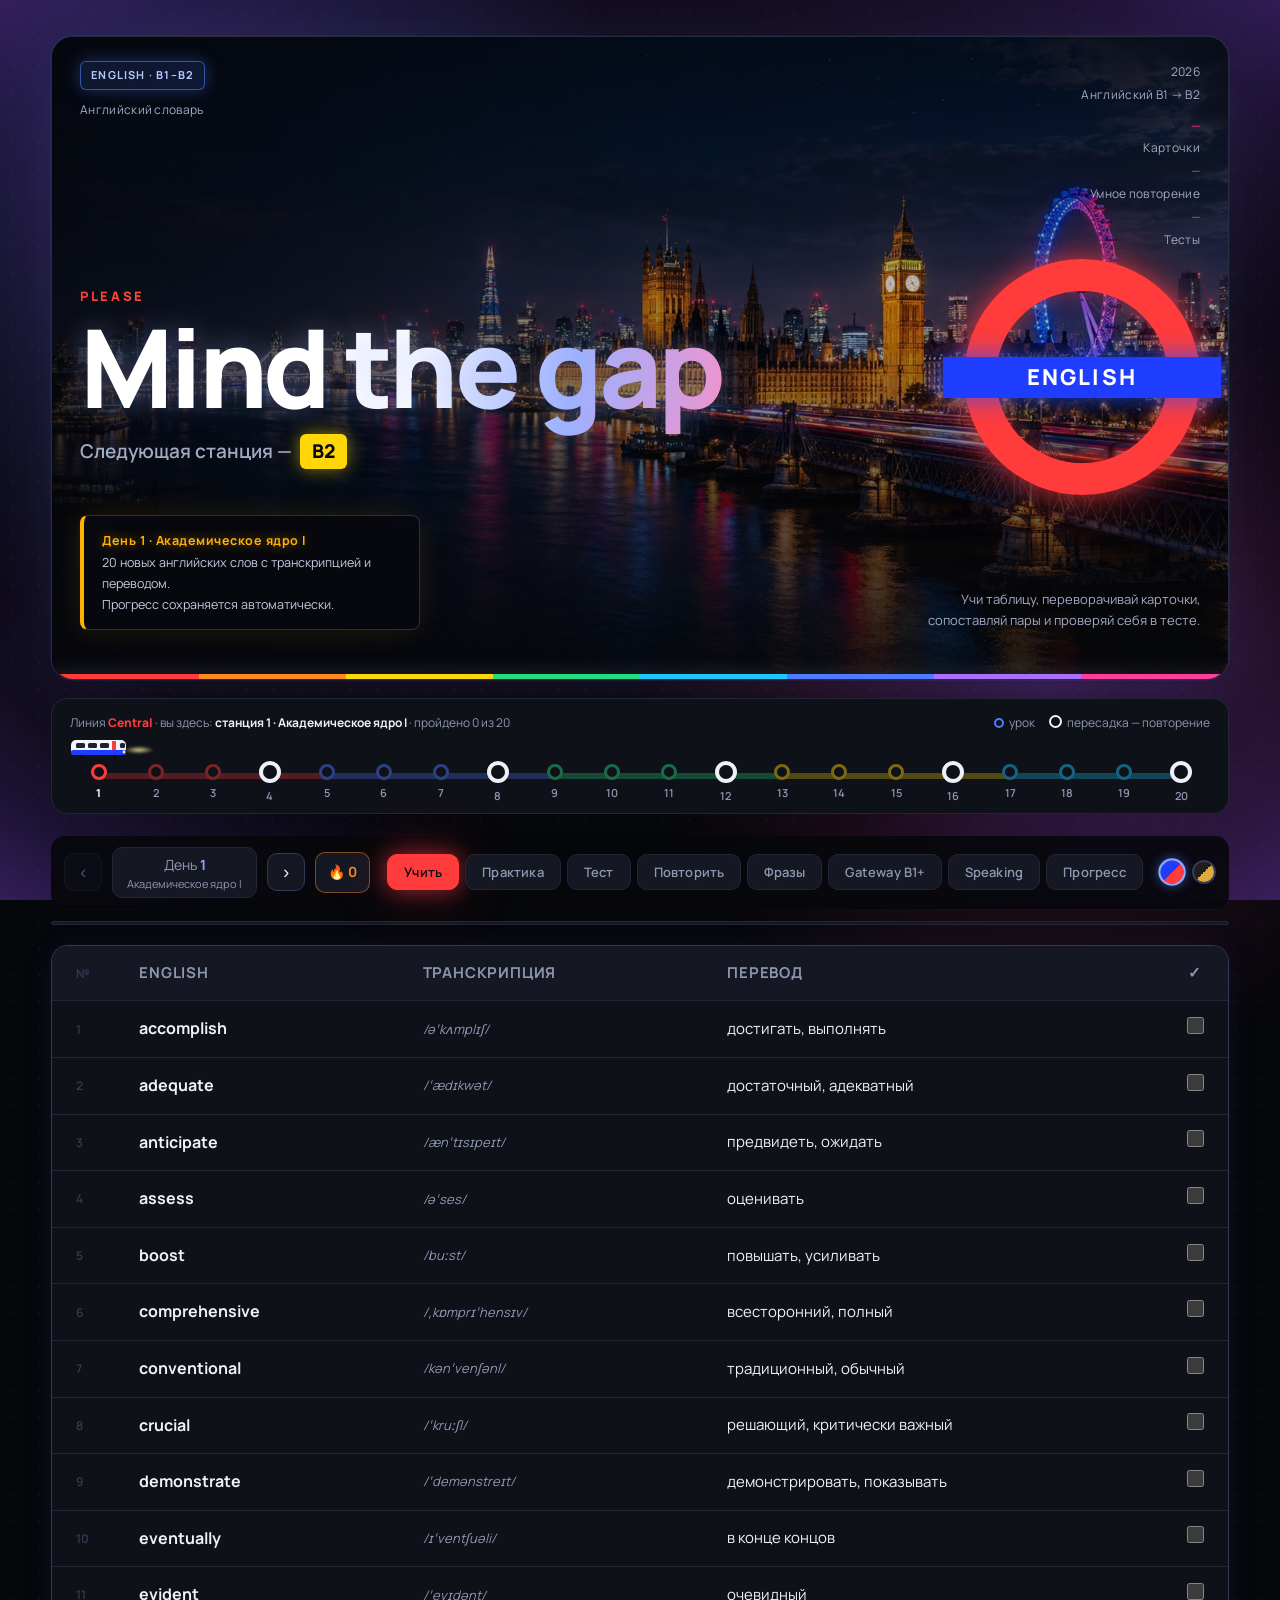
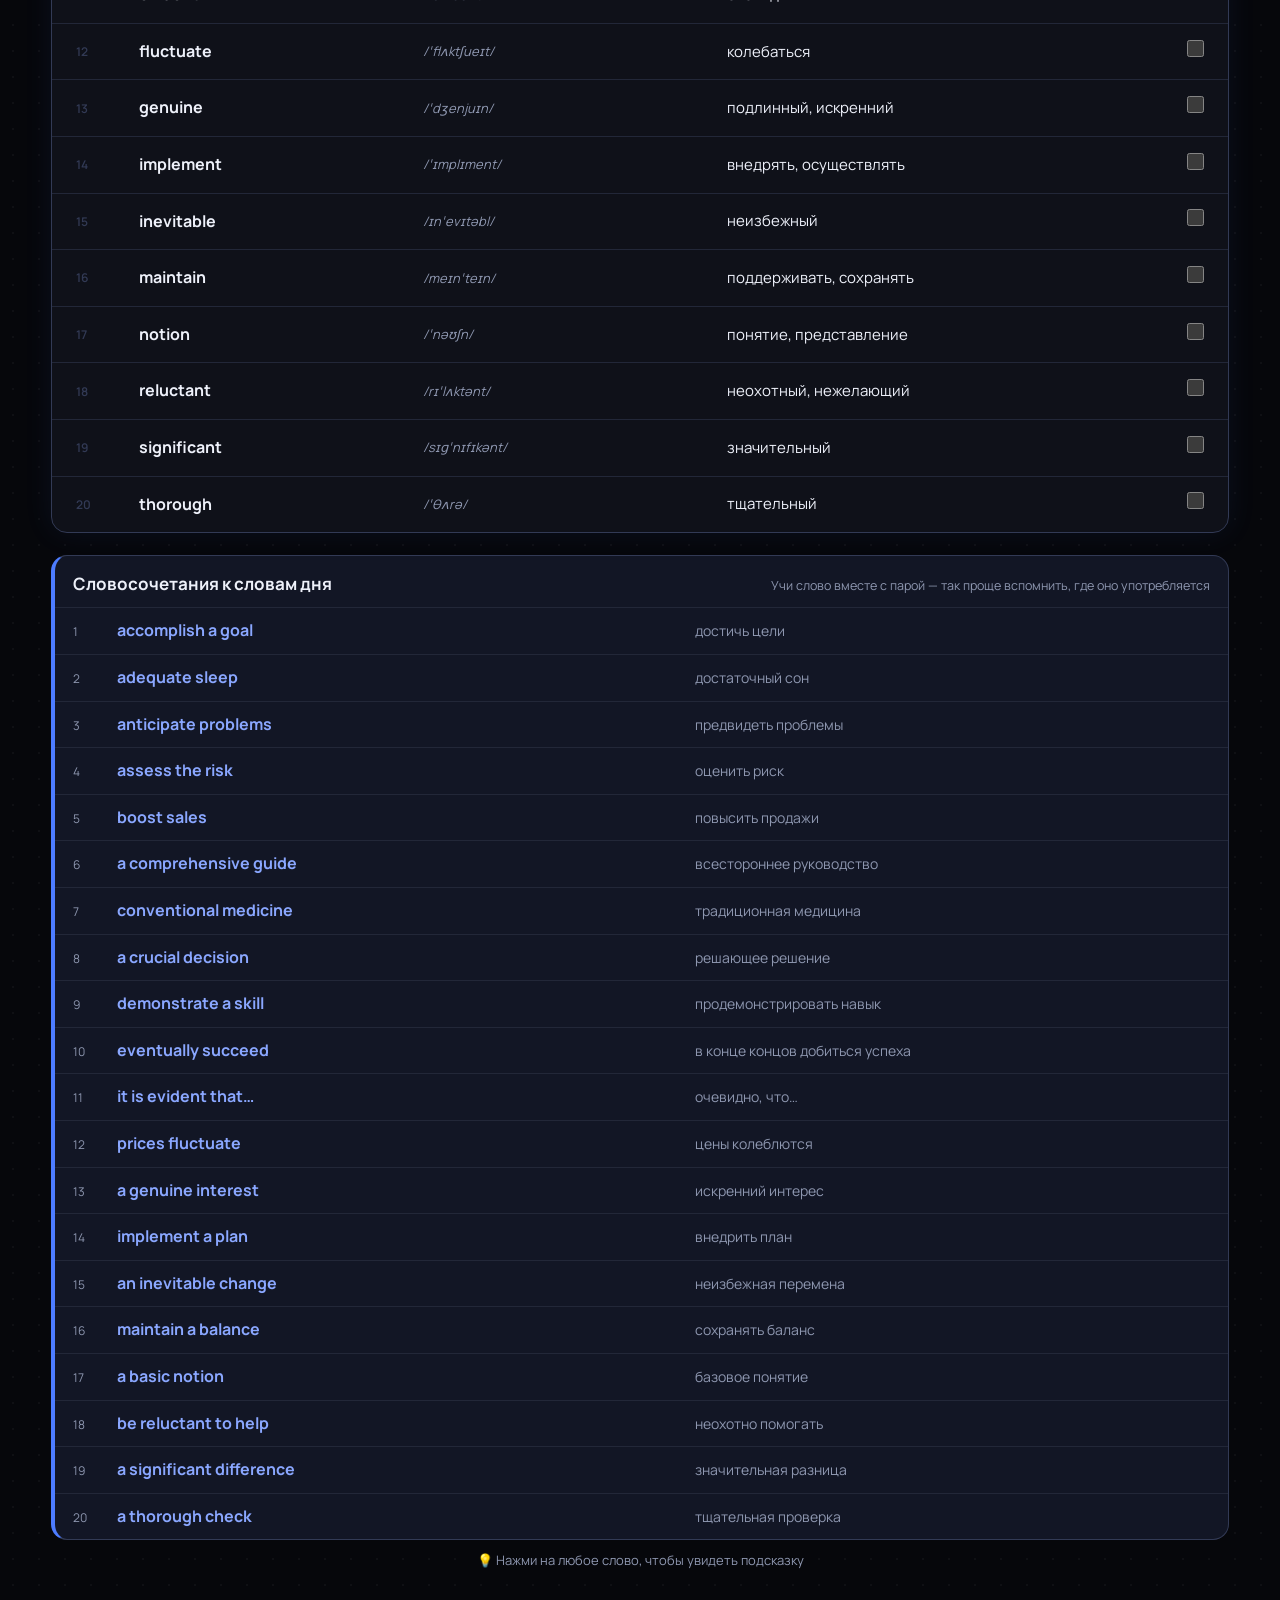
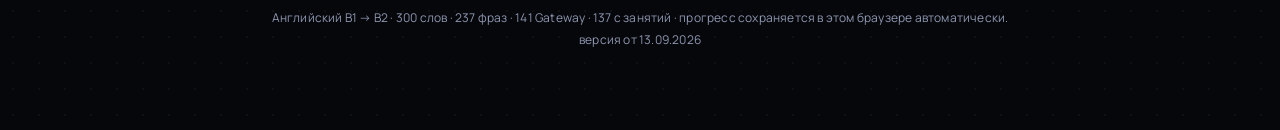
==== commit 8fdef639: "Gateway B1+: Одежда и мода — +tightly, woollen Co-Authored-By: Claude Sonnet 5.5 <noreply@anthropic." ====
--- a/index.html
+++ b/index.html
@@ -939,7 +939,7 @@
   <div class="pop-ru" id="popRu"></div>
 </div>
 
-<script id="speaking-data" type="application/json">{"topics":[{"cat":"TRAVELLING","ru":"Путешествия","items":[{"en":"the Great Wall of China","ipa":"/ðə ˌɡreɪt ˈwɔːl əv ˈtʃaɪnə/","ru":"Великая Китайская стена","note":"Так правильно. «The Great Chinese Wall» — калька с русского, носители так не говорят."},{"en":"I've been to China","ipa":"/aɪv ˈbiːn tə ˈtʃaɪnə/","ru":"Я был в Китае (и вернулся)"},{"en":"fatty food","ipa":"/ˈfæti fuːd/","ru":"жирная еда"},{"en":"heavy food","ipa":"/ˈhevi fuːd/","ru":"тяжёлая еда"},{"en":"Chinese cuisine","ipa":"/ˌtʃaɪˈniːz kwɪˈziːn/","ru":"китайская кухня"},{"en":"last year I went to Turkey twice","ipa":"/aɪ ˈwent tə ˈtɜːki twaɪs/","ru":"в прошлом году я дважды ездил в Турцию","note":"«I was to Turkey» — ошибка. Правильно: I went to Turkey / I was in Turkey."},{"en":"there's a great view over the sea","ipa":"/ə ˌɡreɪt ˈvjuː ˌəʊvə ðə ˈsiː/","ru":"оттуда прекрасный вид на море"},{"en":"mosque","ipa":"/mɒsk/","ru":"мечеть"},{"en":"traveller","ipa":"/ˈtrævələ/","ru":"путешественник"},{"en":"tourist","ipa":"/ˈtʊərɪst/","ru":"турист"},{"en":"plan in advance","ipa":"/ˌplæn ɪn ədˈvɑːns/","ru":"планировать заранее","note":"«Заранее» — это только in advance; всё выражение = «планировать заранее»."},{"en":"play it by ear","ipa":"/ˌpleɪ ɪt baɪ ˈɪə/","ru":"действовать по обстоятельствам, решать на ходу","note":"В конспекте перевод «плыть по течению» — это не то. Play it by ear = не планировать, решать на месте."},{"en":"go with the flow","ipa":"/ˌɡəʊ wɪð ðə ˈfləʊ/","ru":"плыть по течению, не сопротивляться"},{"en":"heavy rain","ipa":"/ˌhevi ˈreɪn/","ru":"сильный дождь"},{"en":"my plans went amiss","ipa":"/maɪ ˈplænz went əˈmɪs/","ru":"мои планы пошли не так"},{"en":"get over it","ipa":"/ˌɡet ˈəʊvər ɪt/","ru":"пережить, справиться с этим"},{"en":"stick to your plans","ipa":"/ˌstɪk tə jɔː ˈplænz/","ru":"придерживаться плана"},{"en":"advantages","ipa":"/ədˈvɑːntɪdʒɪz/","ru":"преимущества"},{"en":"sights","ipa":"/saɪts/","ru":"достопримечательности"},{"en":"go sightseeing","ipa":"/ˌɡəʊ ˈsaɪtsiːɪŋ/","ru":"осматривать достопримечательности","note":"В конспекте «осмотр их» — это глагольное выражение: go sightseeing."},{"en":"hop-on / hop-off bus","ipa":"/ˌhɒp ɒn ˌhɒp ˈɒf bʌs/","ru":"экскурсионный автобус со свободной посадкой и высадкой"},{"en":"double-decker","ipa":"/ˌdʌbl ˈdekə/","ru":"двухэтажный автобус"},{"en":"convenient","ipa":"/kənˈviːniənt/","ru":"удобный"},{"en":"get on well with","ipa":"/ˌɡet ɒn ˈwel wɪð/","ru":"хорошо ладить с"},{"en":"fall out","ipa":"/ˌfɔːl ˈaʊt/","ru":"поссориться, поругаться"},{"en":"spoil","ipa":"/spɔɪl/","ru":"испортить"},{"en":"identify","ipa":"/aɪˈdentɪfaɪ/","ru":"определить, распознать"},{"en":"talk to somebody","ipa":"/ˈtɔːk tə ˌsʌmbədi/","ru":"разговаривать с кем-то"},{"en":"free / independent","ipa":"/friː, ˌɪndɪˈpendənt/","ru":"свободный / самостоятельный"},{"en":"depend on","ipa":"/dɪˈpend ɒn/","ru":"зависеть от"},{"en":"theme park","ipa":"/ˈθiːm pɑːk/","ru":"парк аттракционов"},{"en":"scared to death","ipa":"/ˌskeəd tə ˈdeθ/","ru":"напуган до смерти"},{"en":"market","ipa":"/ˈmɑːkɪt/","ru":"рынок"},{"en":"locals","ipa":"/ˈləʊklz/","ru":"местные жители"},{"en":"blend in","ipa":"/ˌblend ˈɪn/","ru":"слиться с местными, не выделяться"},{"en":"bring back memories","ipa":"/ˌbrɪŋ bæk ˈmeməriz/","ru":"навевать воспоминания","note":"Обычно говорят bring back memories, а не просто bring memories."},{"en":"remind of a place","ipa":"/rɪˈmaɪnd əv ə ˈpleɪs/","ru":"напоминать о месте"}]},{"cat":"FILMS AND SERIES","ru":"Фильмы и сериалы","items":[{"en":"a series","ipa":"/ˈsɪəriːz/","ru":"сериал (форма не меняется: one series — two series)","note":"Внимание: series = сериал целиком, а не «серия»."},{"en":"an episode","ipa":"/ən ˈepɪsəʊd/","ru":"серия, эпизод","note":"Русская «серия» по-английски episode. Частая ошибка — сказать series."},{"en":"genre","ipa":"/ˈʒɒnrə/","ru":"жанр"},{"en":"thriller","ipa":"/ˈθrɪlə/","ru":"триллер","note":"В конспекте «боевик» — это неверно. Боевик = action film."},{"en":"action film","ipa":"/ˈækʃn fɪlm/","ru":"боевик"},{"en":"plot","ipa":"/plɒt/","ru":"сюжет"},{"en":"suspense","ipa":"/səˈspens/","ru":"напряжённое ожидание, саспенс","note":"Не просто «ожидание» — именно тревожное напряжение перед развязкой."},{"en":"light-hearted","ipa":"/ˌlaɪt ˈhɑːtɪd/","ru":"лёгкий, беззаботный"},{"en":"intense","ipa":"/ɪnˈtens/","ru":"напряжённый"},{"en":"energise","ipa":"/ˈenədʒaɪz/","ru":"заряжать энергией"},{"en":"cheer up","ipa":"/ˌtʃɪər ˈʌp/","ru":"взбодриться, поднять настроение"},{"en":"lift your spirits","ipa":"/ˌlɪft jɔː ˈspɪrɪts/","ru":"поднимать настроение"},{"en":"feel low / feel blue","ipa":"/ˌfiːl ˈləʊ, ˌfiːl ˈbluː/","ru":"грустить, хандрить"},{"en":"documentary","ipa":"/ˌdɒkjuˈmentri/","ru":"документальный фильм"},{"en":"all-time favourite","ipa":"/ˌɔːl taɪm ˈfeɪvərɪt/","ru":"любимый на все времена"},{"en":"cast","ipa":"/kɑːst/","ru":"актёрский состав"},{"en":"screenwriting","ipa":"/ˈskriːnraɪtɪŋ/","ru":"написание сценария (процесс)","note":"Сам сценарий как текст — script или screenplay."},{"en":"script / screenplay","ipa":"/skrɪpt, ˈskriːnpleɪ/","ru":"сценарий"},{"en":"set / scenery","ipa":"/set, ˈsiːnəri/","ru":"декорации","note":"Decoration — это украшение (например, ёлочное). В кино декорации = set."},{"en":"special effects","ipa":"/ˌspeʃl ɪˈfekts/","ru":"спецэффекты"},{"en":"director","ipa":"/dəˈrektə/","ru":"режиссёр"},{"en":"cameraman","ipa":"/ˈkæmrəmæn/","ru":"оператор"},{"en":"binge-watch","ipa":"/ˈbɪndʒ wɒtʃ/","ru":"смотреть запоем"},{"en":"binge-watcher","ipa":"/ˈbɪndʒ wɒtʃə/","ru":"тот, кто смотрит сериалы запоем"},{"en":"streaming platform","ipa":"/ˈstriːmɪŋ ˌplætfɔːm/","ru":"стриминговая платформа"},{"en":"go in blind","ipa":"/ˌɡəʊ ɪn ˈblaɪnd/","ru":"идти вслепую, без подготовки","note":"«In blind» отдельно не употребляется — нужен глагол: go in blind."},{"en":"character","ipa":"/ˈkærəktə/","ru":"персонаж"},{"en":"intelligent","ipa":"/ɪnˈtelɪdʒənt/","ru":"умный, сообразительный"},{"en":"confident","ipa":"/ˈkɒnfɪdənt/","ru":"уверенный в себе"},{"en":"fit","ipa":"/fɪt/","ru":"в хорошей физической форме"},{"en":"muscular","ipa":"/ˈmʌskjələ/","ru":"мускулистый"},{"en":"it resonates with me","ipa":"/ɪt ˈrezəneɪts wɪð miː/","ru":"это находит во мне отклик","note":"Конструкция: resonate WITH somebody."}]},{"cat":"FUTURE CAREER","ru":"Будущая карьера","items":[{"en":"certain","ipa":"/ˈsɜːtn/","ru":"уверенный, определившийся"},{"en":"physicist","ipa":"/ˈfɪzɪsɪst/","ru":"физик"},{"en":"earn well","ipa":"/ˌɜːn ˈwel/","ru":"хорошо зарабатывать"},{"en":"responsibility","ipa":"/rɪˌspɒnsəˈbɪləti/","ru":"ответственность"},{"en":"go bankrupt","ipa":"/ˌɡəʊ ˈbæŋkrʌpt/","ru":"обанкротиться"},{"en":"follow your passion","ipa":"/ˌfɒləʊ jɔː ˈpæʃn/","ru":"следовать за своим призванием"},{"en":"career path","ipa":"/kəˈrɪə pɑːθ/","ru":"карьерный путь"},{"en":"achieve","ipa":"/əˈtʃiːv/","ru":"достигать"},{"en":"set goals","ipa":"/ˌset ˈɡəʊlz/","ru":"ставить цели"},{"en":"move forward","ipa":"/ˌmuːv ˈfɔːwəd/","ru":"двигаться вперёд"},{"en":"communication skills","ipa":"/kəˌmjuːnɪˈkeɪʃn skɪlz/","ru":"навыки общения"},{"en":"emotional intelligence","ipa":"/ɪˌməʊʃənl ɪnˈtelɪdʒəns/","ru":"эмоциональный интеллект"},{"en":"employee","ipa":"/ɪmˈplɔɪiː/","ru":"сотрудник, работник"},{"en":"inspiring","ipa":"/ɪnˈspaɪərɪŋ/","ru":"вдохновляющий"},{"en":"bachelor's degree","ipa":"/ˈbætʃələz dɪˌɡriː/","ru":"степень бакалавра, бакалавриат"},{"en":"master's degree","ipa":"/ˈmɑːstəz dɪˌɡriː/","ru":"степень магистра, магистратура"},{"en":"obligatory","ipa":"/əˈblɪɡətri/","ru":"обязательный"},{"en":"negotiate","ipa":"/nɪˈɡəʊʃieɪt/","ru":"вести переговоры, договариваться"},{"en":"be good with numbers","ipa":"/bi ˌɡʊd wɪð ˈnʌmbəz/","ru":"хорошо обращаться с числами"},{"en":"figures","ipa":"/ˈfɪɡəz/","ru":"цифры, показатели"},{"en":"calculations","ipa":"/ˌkælkjuˈleɪʃnz/","ru":"расчёты"},{"en":"hands-on experience","ipa":"/ˌhændz ɒn ɪkˈspɪəriəns/","ru":"практический опыт"},{"en":"job satisfaction","ipa":"/ˈdʒɒb ˌsætɪsfækʃn/","ru":"удовлетворённость работой"},{"en":"salary","ipa":"/ˈsæləri/","ru":"зарплата"},{"en":"gain experience","ipa":"/ˌɡeɪn ɪkˈspɪəriəns/","ru":"набираться опыта"},{"en":"burnout","ipa":"/ˈbɜːnaʊt/","ru":"выгорание"},{"en":"rest","ipa":"/rest/","ru":"отдыхать"},{"en":"recover / recharge","ipa":"/rɪˈkʌvə, ˌriːˈtʃɑːdʒ/","ru":"восстанавливаться (о человеке)","note":"Restore — «восстанавливать что-то» (здание, файл). О себе говорят recover или recharge."},{"en":"challenge","ipa":"/ˈtʃælɪndʒ/","ru":"сложная задача, вызов"},{"en":"face","ipa":"/feɪs/","ru":"столкнуться с, встретить лицом к лицу"},{"en":"blend in with the team","ipa":"/ˌblend ɪn wɪð ðə ˈtiːm/","ru":"вписаться в коллектив"},{"en":"lack of experience","ipa":"/ˌlæk əv ɪkˈspɪəriəns/","ru":"нехватка опыта"},{"en":"career expectations","ipa":"/kəˈrɪər ˌekspekˈteɪʃnz/","ru":"карьерные ожидания"},{"en":"newbie","ipa":"/ˈnjuːbi/","ru":"новичок","note":"Пишется newbie, а не newby."},{"en":"part-time","ipa":"/ˌpɑːt ˈtaɪm/","ru":"частичная занятость"},{"en":"precious experience","ipa":"/ˌpreʃəs ɪkˈspɪəriəns/","ru":"ценный опыт"},{"en":"advantage over your peers","ipa":"/ədˌvɑːntɪdʒ ˌəʊvə jɔː ˈpɪəz/","ru":"преимущество перед сверстниками"},{"en":"work for","ipa":"/ˈwɜːk fɔː/","ru":"работать на (кого-то)"}]},{"cat":"FOOD","ru":"Еда","items":[{"en":"time-consuming","ipa":"/ˈtaɪm kənˌsjuːmɪŋ/","ru":"отнимающий много времени"},{"en":"a waste of time","ipa":"/ə ˈweɪst əv ˈtaɪm/","ru":"пустая трата времени","note":"Обычно с артиклем: it's a waste of time."},{"en":"deliver","ipa":"/dɪˈlɪvə/","ru":"доставлять"},{"en":"variety","ipa":"/vəˈraɪəti/","ru":"разнообразие","note":"Конструкция: a variety of food — разнообразная еда. Прилагательное — various."},{"en":"add","ipa":"/æd/","ru":"добавлять"},{"en":"eat in","ipa":"/ˌiːt ˈɪn/","ru":"есть дома, готовить дома"},{"en":"eat out","ipa":"/ˌiːt ˈaʊt/","ru":"есть вне дома, ходить в кафе или ресторан"},{"en":"order","ipa":"/ˈɔːdə/","ru":"заказывать"},{"en":"serve","ipa":"/sɜːv/","ru":"подавать (еду)"},{"en":"healthy diet","ipa":"/ˌhelθi ˈdaɪət/","ru":"здоровое питание, здоровый рацион"},{"en":"additives","ipa":"/ˈædɪtɪvz/","ru":"пищевые добавки"},{"en":"treat somebody","ipa":"/ˈtriːt ˈsʌmbədi/","ru":"угостить, побаловать кого-то","note":"«Порадовать» — неточно. Конструкции: treat somebody to something (угостить чем-то), treat yourself (побаловать себя). Существительное a treat — лакомство, приятность."},{"en":"lift one's spirits","ipa":"/ˌlɪft wʌnz ˈspɪrɪts/","ru":"поднять настроение"},{"en":"junk food","ipa":"/ˈdʒʌŋk fuːd/","ru":"вредная еда, фастфуд"},{"en":"go on a diet","ipa":"/ˌɡəʊ ɒn ə ˈdaɪət/","ru":"сесть на диету"},{"en":"lose weight","ipa":"/ˌluːz ˈweɪt/","ru":"худеть, сбрасывать вес","note":"В конспекте losing weight — это форма с -ing. Базовая форма для заучивания: lose weight."},{"en":"cuisine","ipa":"/kwɪˈziːn/","ru":"кухня (кулинарная традиция страны)","note":"Кухня как комната — kitchen. Cuisine — только про стиль готовки: French cuisine."},{"en":"eating habits","ipa":"/ˈiːtɪŋ ˌhæbɪts/","ru":"пищевые привычки"},{"en":"producers","ipa":"/prəˈdjuːsəz/","ru":"производители","note":"Здесь множественное число. Один производитель — a producer."},{"en":"health-conscious","ipa":"/ˈhelθ ˌkɒnʃəs/","ru":"заботящийся о здоровье, следящий за здоровьем","note":"«Сознательные относительно здоровья» — калька. По-русски: следящий за здоровьем."},{"en":"watch what you eat","ipa":"/ˌwɒtʃ wɒt juː ˈiːt/","ru":"следить за тем, что ешь"},{"en":"follow a trend","ipa":"/ˌfɒləʊ ə ˈtrend/","ru":"следовать тренду","note":"Нужен артикль: follow a trend / following a trend. «Following trend» — ошибка."},{"en":"local cuisine","ipa":"/ˌləʊkl kwɪˈziːn/","ru":"местная кухня"},{"en":"canteen","ipa":"/kænˈtiːn/","ru":"столовая (на работе, в школе)"},{"en":"fine dining","ipa":"/ˌfaɪn ˈdaɪnɪŋ/","ru":"высокая кухня, дорогие рестораны с изысканной подачей"},{"en":"dish","ipa":"/dɪʃ/","ru":"блюдо"},{"en":"comfort food","ipa":"/ˈkʌmfət fuːd/","ru":"еда, которая успокаивает и утешает","note":"Не «еда, которую можно есть постоянно». Это простая еда из детства, к которой тянет, когда грустно или устал: мамин суп, картошка, макароны с сыром."},{"en":"sweets","ipa":"/swiːts/","ru":"сладости","note":"Sweet — прилагательное «сладкий». Сладости как еда: sweets (брит.) или candy (амер.)."},{"en":"eating disorders","ipa":"/ˈiːtɪŋ dɪsˌɔːdəz/","ru":"расстройства пищевого поведения","note":"Правильный термин — eating disorders. «Food disorders» носители не говорят."},{"en":"put on weight / gain weight","ipa":"/ˌpʊt ɒn ˈweɪt, ˌɡeɪn ˈweɪt/","ru":"набрать вес"}]},{"group":"Gateway B1+","cat":"BUILDING YOUR CONFIDENCE","ru":"Уверенность в себе","items":[{"en":"self-esteem","ipa":"/ˌself ɪˈstiːm/","ru":"самооценка","note":"Key concepts от репетитора, 25 Oct. My self-esteem is quite high because I have a good opinion of myself."},{"en":"objective / goal","ipa":"/əbˈdʒektɪv/, /ɡəʊl/","ru":"цель","note":"Key concepts от репетитора, 25 Oct. My objective is to pass all my exams with a high mark."},{"en":"proud (of)","ipa":"/praʊd/","ru":"гордый (чем-то)","note":"Key concepts от репетитора, 25 Oct. I was very proud of my school results last year."},{"en":"achievement","ipa":"/əˈtʃiːvmənt/","ru":"достижение","note":"Key concepts от репетитора, 25 Oct. Getting 10 out of 10 in every subject is a great achievement."},{"en":"confident","ipa":"/ˈkɒnfɪdənt/","ru":"уверенный в себе","note":"Из текста: Be confident in your own opinions, ideas and feelings."},{"en":"courage","ipa":"/ˈkʌrɪdʒ/","ru":"смелость"},{"en":"reduce stress","ipa":"/rɪˌdjuːs ˈstres/","ru":"снизить стресс","note":"Из текста: Exercise helps to reduce stress and to be healthier and happier."},{"en":"express (feelings)","ipa":"/ɪkˈspres/","ru":"выражать (чувства)"},{"en":"put pressure on someone","ipa":"/pʊt ˈpreʃə ɒn ˈsʌmwʌn/","ru":"давить на кого-то","note":"Из текста: Your friends may put pressure on you to agree."},{"en":"contribution","ipa":"/ˌkɒntrɪˈbjuːʃn/","ru":"вклад","note":"Из текста: Make a contribution."},{"en":"give someone a hand","ipa":"/ɡɪv ˈsʌmwʌn ə ˈhænd/","ru":"помочь кому-то","note":"Из текста: Give your parents a hand at home."},{"en":"be afraid of","ipa":"/bi əˈfreɪd əv/","ru":"бояться"},{"en":"raise","ipa":"/reɪz/","ru":"повышать, поднимать","note":"Из домашки (speech): teenagers can raise their self-esteem. Нужен предмет после глагола; rise без предмета: your self-esteem begins to rise."}]},{"group":"Gateway B1+","cat":"STATES AND ACTIONS","ru":"Глаголы состояния и действия","items":[{"en":"seem","ipa":"/siːm/","ru":"казаться","note":"Gateway B1+, States and Actions. Глагол состояния (of the senses), в Continuous не ставится. She seems happy today."},{"en":"sound","ipa":"/saʊnd/","ru":"звучать","note":"Gateway B1+, States and Actions. Глагол состояния (of the senses). That sounds like a great plan."},{"en":"stative verb","ipa":"/ˈsteɪtɪv vɜːb/","ru":"глагол состояния","note":"Gateway B1+, States and Actions. Описывает состояние, обычно без Continuous. I know the answer (не I'm knowing)."},{"en":"action verb","ipa":"/ˈækʃn vɜːb/","ru":"глагол действия","note":"Gateway B1+, States and Actions. Описывает действие, можно ставить в Continuous. I'm reading a book now."}]},{"group":"Gateway B1+","cat":"HABITS AND GOALS","ru":"Привычки и цели","items":[{"en":"self-confidence","ipa":"/ˌself ˈkɒnfɪdəns/","ru":"уверенность в себе","note":"Gateway B1+, Speaking and Vocabulary."},{"en":"adventurous","ipa":"/ədˈventʃərəs/","ru":"любящий приключения","note":"Gateway B1+, Speaking and Vocabulary."},{"en":"hobby","ipa":"/ˈhɒbi/","ru":"хобби"},{"en":"take up (a hobby)","ipa":"/teɪk ˈʌp/","ru":"начать заниматься (хобби)","note":"Is there a hobby you would like to take up?"},{"en":"a computer nerd","ipa":"/ə kəmˈpjuːtə nɜːd/","ru":"компьютерный «ботаник»"},{"en":"a computer scientist","ipa":"/ə kəmˈpjuːtə ˈsaɪəntɪst/","ru":"специалист по информатике"},{"en":"be / feel stuck","ipa":"/ˌbiː ˈstʌk, ˌfiːl ˈstʌk/","ru":"чувствовать, что застрял","note":"Gateway B1+, Unit 1, Useful vocabulary. I feel stuck at work and need a change."},{"en":"be / feel in a rut","ipa":"/ˌbiː ɪn ə ˈrʌt, ˌfiːl ɪn ə ˈrʌt/","ru":"быть в рутине, «в колее»","note":"Gateway B1+, Unit 1, Useful vocabulary. I'm in a rut: every day is exactly the same."},{"en":"follow in sb's footsteps","ipa":"/ˌfɒləʊ ɪn ˌsʌmbədiz ˈfʊtsteps/","ru":"пойти по чьим-то стопам","note":"Gateway B1+, Unit 1, Useful vocabulary. I want to follow in my father's footsteps and become a doctor."},{"en":"add a new habit","ipa":"/æd ə ˌnjuː ˈhæbɪt/","ru":"добавить новую привычку","note":"Gateway B1+, Unit 1, Useful vocabulary. I want to add a habit of planning my day."},{"en":"subtract a habit","ipa":"/səbˌtrækt ə ˈhæbɪt/","ru":"избавиться от привычки","note":"Gateway B1+, Unit 1, Useful vocabulary. I'd like to subtract the habit of checking my phone in bed."},{"en":"fly by (day, time)","ipa":"/ˌflaɪ ˈbaɪ/","ru":"пролетать (о времени)","note":"Gateway B1+, Unit 1, Useful vocabulary. The summer just flew by."},{"en":"memorable","ipa":"/ˈmemərəbl/","ru":"запоминающийся","note":"Gateway B1+, Unit 1, Useful vocabulary. It was a truly memorable holiday."},{"en":"want sth badly","ipa":"/ˌwɒnt ˈsʌmθɪŋ ˈbædli/","ru":"очень сильно хотеть что-то","note":"Gateway B1+, Unit 1, Useful vocabulary. I want this job badly."},{"en":"do sth from scratch","ipa":"/ˌduː ˈsʌmθɪŋ frəm ˈskrætʃ/","ru":"делать с нуля","note":"Gateway B1+, Unit 1, Useful vocabulary. She built her website from scratch."},{"en":"make sustainable changes","ipa":"/ˌmeɪk səˌsteɪnəbl ˈtʃeɪndʒɪz/","ru":"вносить устойчивые изменения","note":"Gateway B1+, Unit 1, Useful vocabulary. Small steps help you make sustainable changes."},{"en":"give sth a shot (Give it a shot!)","ipa":"/ˌɡɪv ˈsʌmθɪŋ ə ˈʃɒt/","ru":"попробовать, дать чему-то шанс","note":"Gateway B1+, Unit 1, Useful vocabulary. I've never tried climbing, but I'll give it a shot!"}]},{"group":"Gateway B1+","cat":"CHARACTER AND BEHAVIOUR","ru":"Характер и поведение","items":[{"en":"nasty","ipa":"/ˈnɑːsti/","ru":"неприятный, противный, злой","note":"Gateway B1+."},{"en":"mate","ipa":"/meɪt/","ru":"приятель, друг","note":"Gateway B1+."},{"en":"says nasty things about you","ipa":"/sez ˈnɑːsti θɪŋz əˈbaʊt juː/","ru":"говорит о тебе гадости","note":"Gateway B1+, выражение из задания."},{"en":"behaves like a child","ipa":"/bɪˈheɪvz laɪk ə ˈtʃaɪld/","ru":"ведёт себя как ребёнок","note":"Gateway B1+, выражение из задания."},{"en":"capable of doing something","ipa":"/ˈkeɪpəbl əv ˈduːɪŋ ˈsʌmθɪŋ/","ru":"способный что-либо сделать","note":"Gateway B1+, выражение из задания."}]},{"group":"Gateway B1+","cat":"PLANS AND ARRANGEMENTS","ru":"Планы и договорённости","items":[{"en":"refer to","ipa":"/rɪˈfɜː(r) tə/","ru":"относиться к; обозначать","note":"Gateway B1+. The verb refers to the future. — Глагол относится к будущему."},{"en":"forward","ipa":"/ˈfɔːwəd/","ru":"вперёд","note":"Gateway B1+. Move forward. — Двигайся вперёд."},{"en":"look forward to something","ipa":"/ˌlʊk ˈfɔːwəd tə ˈsʌmθɪŋ/","ru":"ждать чего-то с нетерпением","note":"Gateway B1+. I'm really looking forward to it. — Я очень этого жду."},{"en":"find out","ipa":"/ˌfaɪnd ˈaʊt/","ru":"выяснить, узнать","note":"Gateway B1+. I'm finding out about Rio. — Я узнаю информацию о Рио."},{"en":"arrangements","ipa":"/əˈreɪndʒmənts/","ru":"договорённости; приготовления","note":"Gateway B1+. We've made all the arrangements. — Мы всё организовали."},{"en":"have booked","ipa":"/həv ˈbʊkt/","ru":"уже забронировали","note":"Gateway B1+. They have booked a tennis court. — Они забронировали теннисный корт."},{"en":"stick (about changes and habits)","ipa":"/stɪk/","ru":"закрепляться, сохраняться надолго","note":"Gateway B1+. Small changes are more likely to stick. — Небольшие изменения чаще закрепляются."},{"en":"small, sustainable changes","ipa":"/smɔːl səˈsteɪnəbl ˈtʃeɪndʒɪz/","ru":"небольшие изменения, которые можно поддерживать долго","note":"Gateway B1+. Make small, sustainable changes. — Вноси небольшие изменения, которых сможешь придерживаться."}]},{"group":"Gateway B1+","cat":"NEWS AND EVENTS","ru":"Новости и события","items":[{"en":"newsreader","ipa":"/ˈnjuːzriːdə(r)/","ru":"ведущий новостей, диктор","note":"Gateway B1+. The newsreader is in the studio. — Ведущий новостей находится в студии."},{"en":"spot","ipa":"/spɒt/","ru":"место, точка; также пятно","note":"Gateway B1+. This is a good spot. — Это хорошее место."},{"en":"on the spot","ipa":"/ɒn ðə ˈspɒt/","ru":"на месте, на месте событий","note":"Gateway B1+. Reporters are on the spot. — Корреспонденты находятся на месте событий."},{"en":"nearly","ipa":"/ˈnɪəli/","ru":"почти","note":"Gateway B1+. She's nearly there. — Она почти у цели."},{"en":"tax / taxes","ipa":"/tæks/, /ˈtæksɪz/","ru":"налог / налоги","note":"Gateway B1+. Taxes are going up. — Налоги повышаются."},{"en":"riot","ipa":"/ˈraɪət/","ru":"бунт, массовые беспорядки","note":"Gateway B1+. The riot isn't over yet. — Беспорядки ещё не закончились."},{"en":"world trade","ipa":"/ˌwɜːld ˈtreɪd/","ru":"мировая торговля","note":"Gateway B1+. Talks on world trade. — Переговоры о мировой торговле."},{"en":"talks","ipa":"/tɔːks/","ru":"переговоры","note":"Gateway B1+. The talks begin tomorrow. — Переговоры начинаются завтра."},{"en":"at noon","ipa":"/ət ˈnuːn/","ru":"в полдень, в 12 часов дня","note":"Gateway B1+. The ceremony starts at noon. — Церемония начинается в полдень."},{"en":"take off","ipa":"/ˌteɪk ˈɒf/","ru":"взлетать","note":"Gateway B1+. The plane is about to take off. — Самолёт вот-вот взлетит."}]},{"cat":"IDIOMS","ru":"Идиомы","group":"Gateway B1+","items":[{"en":"like a fish out of water","ipa":"/ˌlaɪk ə ˌfɪʃ aʊt əv ˈwɔːtə(r)/","ru":"не в своей тарелке, чувствовать себя не на месте","note":"Gateway B1+, олимпиадное задание (idioms). At the formal party in jeans, I felt like a fish out of water."},{"en":"jazz sth up","ipa":"/ˌdʒæz ˈsʌmθɪŋ ˈʌp/","ru":"оживить, сделать ярче","note":"Gateway B1+, олимпиадное задание (idioms). Let's jazz up the presentation with some photos."},{"en":"in the blink of an eye","ipa":"/ɪn ðə ˌblɪŋk əv ən ˈaɪ/","ru":"в мгновение ока, очень быстро","note":"Gateway B1+, олимпиадное задание (idioms). The bus was gone in the blink of an eye."},{"en":"teething problems","ipa":"/ˈtiːðɪŋ ˌprɒbləmz/","ru":"«детские болезни», трудности на начальном этапе","note":"Gateway B1+, олимпиадное задание (idioms). Every new restaurant has teething problems in its first month."},{"en":"a tall order","ipa":"/ə ˌtɔːl ˈɔːdə(r)/","ru":"трудная задача, слишком большая просьба","note":"Gateway B1+, олимпиадное задание (idioms). Winning the league in his first season would be a tall order."},{"en":"like shooting fish in a barrel","ipa":"/ˌlaɪk ˌʃuːtɪŋ ˈfɪʃ ɪn ə ˈbærəl/","ru":"проще простого","note":"Gateway B1+, олимпиадное задание (idioms). For her, the quiz was like shooting fish in a barrel."},{"en":"a shoulder to cry on","ipa":"/ə ˌʃəʊldə tə ˈkraɪ ɒn/","ru":"тот, кто выслушает и утешит","note":"Gateway B1+, олимпиадное задание (idioms). Everyone needs a friend who can be a shoulder to cry on."},{"en":"like a broken record","ipa":"/ˌlaɪk ə ˌbrəʊkən ˈrekɔːd/","ru":"твердить одно и то же, как заезженная пластинка","note":"Gateway B1+, олимпиадное задание (idioms). Sorry to sound like a broken record, but please tidy your room."}]},{"cat":"NEGATIVE PREFIXES","ru":"Отрицательные приставки","group":"Gateway B1+","items":[{"en":"believable — unbelievable","ipa":"/bɪˈliːvəbl/, /ˌʌnbɪˈliːvəbl/","ru":"правдоподобный, такой, которому можно поверить — невероятный, неправдоподобный","note":"Gateway B1+, negative prefixes."},{"en":"valid — invalid","ipa":"/ˈvælɪd/, /ɪnˈvælɪd/","ru":"действительный — недействительный","note":"Gateway B1+, negative prefixes. The tickets are invalid, you haven't clipped them. В ДЗ была опечатка: invvalid."},{"en":"advantage — disadvantage","ipa":"/ədˈvɑːntɪdʒ/, /ˌdɪsədˈvɑːntɪdʒ/","ru":"преимущество — недостаток","note":"Gateway B1+, negative prefixes. The cost of commuting to work is the only disadvantage for me."},{"en":"satisfied — dissatisfied","ipa":"/ˈsætɪsfaɪd/, /dɪsˈsætɪsfaɪd/","ru":"довольный — недовольный","note":"Gateway B1+, negative prefixes. If your customer is dissatisfied, they won't do repeat business with you. В ДЗ была опечатка: unsatisfield. Стандарт: dissatisfied."},{"en":"reliable — unreliable","ipa":"/rɪˈlaɪəbl/, /ˌʌnrɪˈlaɪəbl/","ru":"надёжный — ненадёжный","note":"Gateway B1+, negative prefixes. Our supplier has proven to be unreliable, we need to find a new one."},{"en":"employed — unemployed","ipa":"/ɪmˈplɔɪd/, /ˌʌnɪmˈplɔɪd/","ru":"трудоустроенный — безработный","note":"Gateway B1+, negative prefixes. Are there many unemployed people in your country?"},{"en":"mortal — immortal","ipa":"/ˈmɔːtl/, /ɪˈmɔːtl/","ru":"смертный — бессмертный","note":"Gateway B1+, negative prefixes. Fairy tale characters are often depicted as immortal."},{"en":"familiar — unfamiliar","ipa":"/fəˈmɪliə(r)/, /ˌʌnfəˈmɪliə(r)/","ru":"знакомый — незнакомый","note":"Gateway B1+, negative prefixes. I'm unfamiliar with this system. В ДЗ была опечатка: unfamilliar."},{"en":"curable — incurable","ipa":"/ˈkjʊərəbl/, /ɪnˈkjʊərəbl/","ru":"излечимый — неизлечимый","note":"Gateway B1+, negative prefixes. This is a rare and incurable disease."},{"en":"relevant — irrelevant","ipa":"/ˈreləvənt/, /ɪˈreləvənt/","ru":"относящийся к делу или теме, уместный — не относящийся к делу, неуместный","note":"Gateway B1+, negative prefixes. В ДЗ было unrelevant."},{"en":"behaves — misbehaves","ipa":"/bɪˈheɪvz/, /ˌmɪsbɪˈheɪvz/","ru":"ведёт себя — плохо себя ведёт","note":"Gateway B1+, negative prefixes. Jeremy often misbehaves to get people's attention. В ДЗ было unbehaves. Для глагола нужен mis-."},{"en":"fortunately — unfortunately","ipa":"/ˈfɔːtʃənətli/, /ʌnˈfɔːtʃənətli/","ru":"к счастью — к сожалению","note":"Gateway B1+, negative prefixes. Unfortunately, it was impossible to talk her out of doing that."},{"en":"interpret — misinterpret","ipa":"/ɪnˈtɜːprɪt/, /ˌmɪsɪnˈtɜːprɪt/","ru":"истолковывать — неверно истолковать","note":"Gateway B1+, negative prefixes. Don't misinterpret things you are unwilling to admit! В ДЗ было uninterpret. Для глагола нужен mis-."},{"en":"willing — unwilling","ipa":"/ˈwɪlɪŋ/, /ʌnˈwɪlɪŋ/","ru":"готовый, согласный — не желающий, не готовый","note":"Gateway B1+, negative prefixes. Don't misinterpret things you are unwilling to admit!"},{"en":"secure — insecure","ipa":"/sɪˈkjʊə(r)/, /ˌɪnsɪˈkjʊə(r)/","ru":"чувствующий себя в безопасности, уверенный — неуверенный в себе, небезопасный","note":"Gateway B1+, negative prefixes. I don't think he feels safe, he seems very insecure."},{"en":"conscious — unconscious","ipa":"/ˈkɒnʃəs/, /ʌnˈkɒnʃəs/","ru":"в сознании — без сознания","note":"Gateway B1+, negative prefixes. When the ambulance arrived, the man was unconscious."},{"en":"governmental — non-governmental","ipa":"/ˌɡʌvnˈmentl/, /ˌnɒn ɡʌvnˈmentl/","ru":"правительственный — неправительственный","note":"Gateway B1+, negative prefixes. They are known as the first non-governmental television company in our country. В ДЗ было ungovermetal. Нужен non- и дефис."},{"en":"literate — illiterate","ipa":"/ˈlɪtərət/, /ɪˈlɪtərət/","ru":"грамотный — неграмотный","note":"Gateway B1+, negative prefixes. There are still so many illiterate people nowadays."},{"en":"appear — disappear","ipa":"/əˈpɪə(r)/, /ˌdɪsəˈpɪə(r)/","ru":"казаться; появляться — исчезать, пропадать","note":"Gateway B1+, negative prefixes, States and Actions. В значении «казаться» глагол состояния: He appears to be tired. В значении «появляться» глагол действия. Justin disappeared without saying a word to his friends."},{"en":"profit — non-profit","ipa":"/ˈprɒfɪt/, /ˌnɒn ˈprɒfɪt/","ru":"прибыль — некоммерческий","note":"Gateway B1+, negative prefixes. We are a small non-profit organization."},{"en":"obedient — disobedient","ipa":"/əˈbiːdiənt/, /ˌdɪsəˈbiːdiənt/","ru":"послушный — непослушный","note":"Gateway B1+, negative prefixes. Their kids are so impolite and disobedient. В ДЗ было unobedient. Нужен dis-."},{"en":"able — unable","ipa":"/ˈeɪbl/, /ʌnˈeɪbl/","ru":"способный, могущий — неспособный, не могущий","note":"Gateway B1+, negative prefixes. We were unable to cope with so much work."},{"en":"mature — immature","ipa":"/məˈtʃʊə(r)/, /ˌɪməˈtʃʊə(r)/","ru":"зрелый, взрослый — незрелый, ребячливый","note":"Gateway B1+, negative prefixes."},{"en":"honest — dishonest","ipa":"/ˈɒnɪst/, /dɪsˈɒnɪst/","ru":"честный — нечестный","note":"Gateway B1+, negative prefixes."},{"en":"rational — irrational","ipa":"/ˈræʃnəl/, /ɪˈræʃnəl/","ru":"рациональный, разумный — неразумный, иррациональный","note":"Gateway B1+, negative prefixes."},{"en":"kind — unkind","ipa":"/kaɪnd/, /ʌnˈkaɪnd/","ru":"добрый — недобрый, недоброжелательный","note":"Gateway B1+, negative prefixes."},{"en":"grateful — ungrateful","ipa":"/ˈɡreɪtfl/, /ʌnˈɡreɪtfl/","ru":"благодарный — неблагодарный","note":"Gateway B1+, negative prefixes."},{"en":"capable — incapable","ipa":"/ˈkeɪpəbl/, /ɪnˈkeɪpəbl/","ru":"способный — неспособный (incapable of)","note":"Gateway B1+, negative prefixes."},{"en":"decent — indecent","ipa":"/ˈdiːsnt/, /ɪnˈdiːsnt/","ru":"порядочный, приличный — неприличный, непристойный","note":"Gateway B1+, negative prefixes."},{"en":"sufficient — insufficient","ipa":"/səˈfɪʃnt/, /ˌɪnsəˈfɪʃnt/","ru":"достаточный — недостаточный","note":"Gateway B1+, negative prefixes."}]},{"cat":"CLOTHES AND FASHION","ru":"Одежда и мода","group":"Gateway B1+","items":[{"en":"awe","ipa":"/ɔː/","ru":"трепет, благоговение","note":"От awe образованы awful и awesome. С урока."},{"en":"awful","ipa":"/ˈɔːfl/","ru":"ужасный"},{"en":"awesome","ipa":"/ˈɔːsəm/","ru":"потрясающий, классный"},{"en":"be in fashion / be out of fashion","ipa":"/bi ɪn ˈfæʃn/, /bi ˌaʊt əv ˈfæʃn/","ru":"быть в моде / выйти из моды","note":"Gateway B1+, Style Trial Quiz."},{"en":"shallow","ipa":"/ˈʃæləʊ/","ru":"поверхностный","note":"Gateway B1+, Style Trial Quiz. Про человека: интересуется только внешним."},{"en":"vain","ipa":"/veɪn/","ru":"тщеславный","note":"Gateway B1+, Style Trial Quiz."},{"en":"down-to-earth","ipa":"/ˌdaʊn tu ˈɜːθ/","ru":"приземлённый, практичный, простой в общении","note":"Gateway B1+, Style Trial Quiz."},{"en":"carefree","ipa":"/ˈkeəfriː/","ru":"беззаботный","note":"Gateway B1+, Style Trial Quiz."},{"en":"easy-going","ipa":"/ˌiːzi ˈɡəʊɪŋ/","ru":"спокойный, лёгкий в общении","note":"Gateway B1+, Style Trial Quiz."},{"en":"rebellious","ipa":"/rɪˈbeljəs/","ru":"бунтарский, непокорный","note":"Gateway B1+, Style Trial Quiz."},{"en":"blouse","ipa":"/blaʊz/","ru":"блузка"},{"en":"dark suit","ipa":"/ˌdɑːk ˈsuːt/","ru":"тёмный костюм"},{"en":"denim jacket","ipa":"/ˈdenɪm ˌdʒækɪt/","ru":"джинсовая куртка"},{"en":"faded jeans","ipa":"/ˌfeɪdɪd ˈdʒiːnz/","ru":"выцветшие джинсы"},{"en":"fleece","ipa":"/fliːs/","ru":"флисовая кофта"},{"en":"leggings","ipa":"/ˈleɡɪŋz/","ru":"легинсы, лосины"},{"en":"sweatshirt","ipa":"/ˈswetʃɜːt/","ru":"свитшот"},{"en":"waistcoat","ipa":"/ˈweɪskəʊt/","ru":"жилет"},{"en":"ankle boots","ipa":"/ˌæŋkl ˈbuːts/","ru":"ботильоны, ботинки по щиколотку"},{"en":"bangles","ipa":"/ˈbæŋɡlz/","ru":"браслеты (жёсткие, без застёжки)"},{"en":"beanie","ipa":"/ˈbiːni/","ru":"вязаная шапка"},{"en":"high heels","ipa":"/ˌhaɪ ˈhiːlz/","ru":"туфли на высоком каблуке"},{"en":"leather belt","ipa":"/ˌleðə ˈbelt/","ru":"кожаный ремень"},{"en":"necklace","ipa":"/ˈnekləs/","ru":"ожерелье, цепочка"},{"en":"silk tie","ipa":"/ˌsɪlk ˈtaɪ/","ru":"шёлковый галстук"},{"en":"vintage sunglasses","ipa":"/ˌvɪntɪdʒ ˈsʌŋɡlɑːsɪz/","ru":"винтажные солнечные очки"},{"en":"underwear","ipa":"/ˈʌndəweə/","ru":"нижнее бельё","note":"Gateway B1+, Icons of Fashion."},{"en":"fabric","ipa":"/ˈfæbrɪk/","ru":"ткань, материя","note":"Gateway B1+, Icons of Fashion."},{"en":"garment","ipa":"/ˈɡɑːmənt/","ru":"предмет одежды (формальное слово)","note":"Gateway B1+, Icons of Fashion. В тексте garments — мн. число."},{"en":"iconic","ipa":"/aɪˈkɒnɪk/","ru":"культовый, легендарный","note":"Gateway B1+, Icons of Fashion."},{"en":"unisex","ipa":"/ˈjuːnɪseks/","ru":"унисекс, для мужчин и женщин","note":"Gateway B1+, Icons of Fashion."},{"en":"tailor","ipa":"/ˈteɪlə/","ru":"портной","note":"Gateway B1+, Icons of Fashion."},{"en":"fast-drying","ipa":"/ˌfɑːst ˈdraɪɪŋ/","ru":"быстросохнущий","note":"Gateway B1+, Icons of Fashion."},{"en":"short-sleeved","ipa":"/ˌʃɔːt ˈsliːvd/","ru":"с коротким рукавом","note":"Gateway B1+, Icons of Fashion."},{"en":"hard-wearing","ipa":"/ˌhɑːd ˈweərɪŋ/","ru":"прочный, износостойкий","note":"Gateway B1+, Icons of Fashion."},{"en":"brightly-coloured","ipa":"/ˌbraɪtli ˈkʌləd/","ru":"ярко окрашенный, яркий","note":"Gateway B1+, Icons of Fashion."},{"en":"cutting-edge","ipa":"/ˌkʌtɪŋ ˈedʒ/","ru":"передовой, новейший","note":"Gateway B1+, Icons of Fashion."},{"en":"multi-purpose","ipa":"/ˌmʌlti ˈpɜːpəs/","ru":"многоцелевой, универсальный","note":"Gateway B1+, Icons of Fashion."},{"en":"left-handed","ipa":"/ˌleft ˈhændɪd/","ru":"левша, левосторонний","note":"Gateway B1+, составное прилагательное."},{"en":"right-handed","ipa":"/ˌraɪt ˈhændɪd/","ru":"правша, правосторонний","note":"Gateway B1+, составное прилагательное."},{"en":"pale-skinned","ipa":"/ˌpeɪl ˈskɪnd/","ru":"бледнокожий, со светлой кожей","note":"Gateway B1+, составное прилагательное."},{"en":"lighter-skinned","ipa":"/ˌlaɪtə ˈskɪnd/","ru":"с более светлой кожей","note":"Gateway B1+, составное прилагательное."},{"en":"red-headed","ipa":"/ˌred ˈhedɪd/","ru":"рыжеволосый","note":"Gateway B1+, составное прилагательное."},{"en":"short-sighted","ipa":"/ˌʃɔːt ˈsaɪtɪd/","ru":"близорукий","note":"Gateway B1+, составное прилагательное."}]}]}</script>
+<script id="speaking-data" type="application/json">{"topics":[{"cat":"TRAVELLING","ru":"Путешествия","items":[{"en":"the Great Wall of China","ipa":"/ðə ˌɡreɪt ˈwɔːl əv ˈtʃaɪnə/","ru":"Великая Китайская стена","note":"Так правильно. «The Great Chinese Wall» — калька с русского, носители так не говорят."},{"en":"I've been to China","ipa":"/aɪv ˈbiːn tə ˈtʃaɪnə/","ru":"Я был в Китае (и вернулся)"},{"en":"fatty food","ipa":"/ˈfæti fuːd/","ru":"жирная еда"},{"en":"heavy food","ipa":"/ˈhevi fuːd/","ru":"тяжёлая еда"},{"en":"Chinese cuisine","ipa":"/ˌtʃaɪˈniːz kwɪˈziːn/","ru":"китайская кухня"},{"en":"last year I went to Turkey twice","ipa":"/aɪ ˈwent tə ˈtɜːki twaɪs/","ru":"в прошлом году я дважды ездил в Турцию","note":"«I was to Turkey» — ошибка. Правильно: I went to Turkey / I was in Turkey."},{"en":"there's a great view over the sea","ipa":"/ə ˌɡreɪt ˈvjuː ˌəʊvə ðə ˈsiː/","ru":"оттуда прекрасный вид на море"},{"en":"mosque","ipa":"/mɒsk/","ru":"мечеть"},{"en":"traveller","ipa":"/ˈtrævələ/","ru":"путешественник"},{"en":"tourist","ipa":"/ˈtʊərɪst/","ru":"турист"},{"en":"plan in advance","ipa":"/ˌplæn ɪn ədˈvɑːns/","ru":"планировать заранее","note":"«Заранее» — это только in advance; всё выражение = «планировать заранее»."},{"en":"play it by ear","ipa":"/ˌpleɪ ɪt baɪ ˈɪə/","ru":"действовать по обстоятельствам, решать на ходу","note":"В конспекте перевод «плыть по течению» — это не то. Play it by ear = не планировать, решать на месте."},{"en":"go with the flow","ipa":"/ˌɡəʊ wɪð ðə ˈfləʊ/","ru":"плыть по течению, не сопротивляться"},{"en":"heavy rain","ipa":"/ˌhevi ˈreɪn/","ru":"сильный дождь"},{"en":"my plans went amiss","ipa":"/maɪ ˈplænz went əˈmɪs/","ru":"мои планы пошли не так"},{"en":"get over it","ipa":"/ˌɡet ˈəʊvər ɪt/","ru":"пережить, справиться с этим"},{"en":"stick to your plans","ipa":"/ˌstɪk tə jɔː ˈplænz/","ru":"придерживаться плана"},{"en":"advantages","ipa":"/ədˈvɑːntɪdʒɪz/","ru":"преимущества"},{"en":"sights","ipa":"/saɪts/","ru":"достопримечательности"},{"en":"go sightseeing","ipa":"/ˌɡəʊ ˈsaɪtsiːɪŋ/","ru":"осматривать достопримечательности","note":"В конспекте «осмотр их» — это глагольное выражение: go sightseeing."},{"en":"hop-on / hop-off bus","ipa":"/ˌhɒp ɒn ˌhɒp ˈɒf bʌs/","ru":"экскурсионный автобус со свободной посадкой и высадкой"},{"en":"double-decker","ipa":"/ˌdʌbl ˈdekə/","ru":"двухэтажный автобус"},{"en":"convenient","ipa":"/kənˈviːniənt/","ru":"удобный"},{"en":"get on well with","ipa":"/ˌɡet ɒn ˈwel wɪð/","ru":"хорошо ладить с"},{"en":"fall out","ipa":"/ˌfɔːl ˈaʊt/","ru":"поссориться, поругаться"},{"en":"spoil","ipa":"/spɔɪl/","ru":"испортить"},{"en":"identify","ipa":"/aɪˈdentɪfaɪ/","ru":"определить, распознать"},{"en":"talk to somebody","ipa":"/ˈtɔːk tə ˌsʌmbədi/","ru":"разговаривать с кем-то"},{"en":"free / independent","ipa":"/friː, ˌɪndɪˈpendənt/","ru":"свободный / самостоятельный"},{"en":"depend on","ipa":"/dɪˈpend ɒn/","ru":"зависеть от"},{"en":"theme park","ipa":"/ˈθiːm pɑːk/","ru":"парк аттракционов"},{"en":"scared to death","ipa":"/ˌskeəd tə ˈdeθ/","ru":"напуган до смерти"},{"en":"market","ipa":"/ˈmɑːkɪt/","ru":"рынок"},{"en":"locals","ipa":"/ˈləʊklz/","ru":"местные жители"},{"en":"blend in","ipa":"/ˌblend ˈɪn/","ru":"слиться с местными, не выделяться"},{"en":"bring back memories","ipa":"/ˌbrɪŋ bæk ˈmeməriz/","ru":"навевать воспоминания","note":"Обычно говорят bring back memories, а не просто bring memories."},{"en":"remind of a place","ipa":"/rɪˈmaɪnd əv ə ˈpleɪs/","ru":"напоминать о месте"}]},{"cat":"FILMS AND SERIES","ru":"Фильмы и сериалы","items":[{"en":"a series","ipa":"/ˈsɪəriːz/","ru":"сериал (форма не меняется: one series — two series)","note":"Внимание: series = сериал целиком, а не «серия»."},{"en":"an episode","ipa":"/ən ˈepɪsəʊd/","ru":"серия, эпизод","note":"Русская «серия» по-английски episode. Частая ошибка — сказать series."},{"en":"genre","ipa":"/ˈʒɒnrə/","ru":"жанр"},{"en":"thriller","ipa":"/ˈθrɪlə/","ru":"триллер","note":"В конспекте «боевик» — это неверно. Боевик = action film."},{"en":"action film","ipa":"/ˈækʃn fɪlm/","ru":"боевик"},{"en":"plot","ipa":"/plɒt/","ru":"сюжет"},{"en":"suspense","ipa":"/səˈspens/","ru":"напряжённое ожидание, саспенс","note":"Не просто «ожидание» — именно тревожное напряжение перед развязкой."},{"en":"light-hearted","ipa":"/ˌlaɪt ˈhɑːtɪd/","ru":"лёгкий, беззаботный"},{"en":"intense","ipa":"/ɪnˈtens/","ru":"напряжённый"},{"en":"energise","ipa":"/ˈenədʒaɪz/","ru":"заряжать энергией"},{"en":"cheer up","ipa":"/ˌtʃɪər ˈʌp/","ru":"взбодриться, поднять настроение"},{"en":"lift your spirits","ipa":"/ˌlɪft jɔː ˈspɪrɪts/","ru":"поднимать настроение"},{"en":"feel low / feel blue","ipa":"/ˌfiːl ˈləʊ, ˌfiːl ˈbluː/","ru":"грустить, хандрить"},{"en":"documentary","ipa":"/ˌdɒkjuˈmentri/","ru":"документальный фильм"},{"en":"all-time favourite","ipa":"/ˌɔːl taɪm ˈfeɪvərɪt/","ru":"любимый на все времена"},{"en":"cast","ipa":"/kɑːst/","ru":"актёрский состав"},{"en":"screenwriting","ipa":"/ˈskriːnraɪtɪŋ/","ru":"написание сценария (процесс)","note":"Сам сценарий как текст — script или screenplay."},{"en":"script / screenplay","ipa":"/skrɪpt, ˈskriːnpleɪ/","ru":"сценарий"},{"en":"set / scenery","ipa":"/set, ˈsiːnəri/","ru":"декорации","note":"Decoration — это украшение (например, ёлочное). В кино декорации = set."},{"en":"special effects","ipa":"/ˌspeʃl ɪˈfekts/","ru":"спецэффекты"},{"en":"director","ipa":"/dəˈrektə/","ru":"режиссёр"},{"en":"cameraman","ipa":"/ˈkæmrəmæn/","ru":"оператор"},{"en":"binge-watch","ipa":"/ˈbɪndʒ wɒtʃ/","ru":"смотреть запоем"},{"en":"binge-watcher","ipa":"/ˈbɪndʒ wɒtʃə/","ru":"тот, кто смотрит сериалы запоем"},{"en":"streaming platform","ipa":"/ˈstriːmɪŋ ˌplætfɔːm/","ru":"стриминговая платформа"},{"en":"go in blind","ipa":"/ˌɡəʊ ɪn ˈblaɪnd/","ru":"идти вслепую, без подготовки","note":"«In blind» отдельно не употребляется — нужен глагол: go in blind."},{"en":"character","ipa":"/ˈkærəktə/","ru":"персонаж"},{"en":"intelligent","ipa":"/ɪnˈtelɪdʒənt/","ru":"умный, сообразительный"},{"en":"confident","ipa":"/ˈkɒnfɪdənt/","ru":"уверенный в себе"},{"en":"fit","ipa":"/fɪt/","ru":"в хорошей физической форме"},{"en":"muscular","ipa":"/ˈmʌskjələ/","ru":"мускулистый"},{"en":"it resonates with me","ipa":"/ɪt ˈrezəneɪts wɪð miː/","ru":"это находит во мне отклик","note":"Конструкция: resonate WITH somebody."}]},{"cat":"FUTURE CAREER","ru":"Будущая карьера","items":[{"en":"certain","ipa":"/ˈsɜːtn/","ru":"уверенный, определившийся"},{"en":"physicist","ipa":"/ˈfɪzɪsɪst/","ru":"физик"},{"en":"earn well","ipa":"/ˌɜːn ˈwel/","ru":"хорошо зарабатывать"},{"en":"responsibility","ipa":"/rɪˌspɒnsəˈbɪləti/","ru":"ответственность"},{"en":"go bankrupt","ipa":"/ˌɡəʊ ˈbæŋkrʌpt/","ru":"обанкротиться"},{"en":"follow your passion","ipa":"/ˌfɒləʊ jɔː ˈpæʃn/","ru":"следовать за своим призванием"},{"en":"career path","ipa":"/kəˈrɪə pɑːθ/","ru":"карьерный путь"},{"en":"achieve","ipa":"/əˈtʃiːv/","ru":"достигать"},{"en":"set goals","ipa":"/ˌset ˈɡəʊlz/","ru":"ставить цели"},{"en":"move forward","ipa":"/ˌmuːv ˈfɔːwəd/","ru":"двигаться вперёд"},{"en":"communication skills","ipa":"/kəˌmjuːnɪˈkeɪʃn skɪlz/","ru":"навыки общения"},{"en":"emotional intelligence","ipa":"/ɪˌməʊʃənl ɪnˈtelɪdʒəns/","ru":"эмоциональный интеллект"},{"en":"employee","ipa":"/ɪmˈplɔɪiː/","ru":"сотрудник, работник"},{"en":"inspiring","ipa":"/ɪnˈspaɪərɪŋ/","ru":"вдохновляющий"},{"en":"bachelor's degree","ipa":"/ˈbætʃələz dɪˌɡriː/","ru":"степень бакалавра, бакалавриат"},{"en":"master's degree","ipa":"/ˈmɑːstəz dɪˌɡriː/","ru":"степень магистра, магистратура"},{"en":"obligatory","ipa":"/əˈblɪɡətri/","ru":"обязательный"},{"en":"negotiate","ipa":"/nɪˈɡəʊʃieɪt/","ru":"вести переговоры, договариваться"},{"en":"be good with numbers","ipa":"/bi ˌɡʊd wɪð ˈnʌmbəz/","ru":"хорошо обращаться с числами"},{"en":"figures","ipa":"/ˈfɪɡəz/","ru":"цифры, показатели"},{"en":"calculations","ipa":"/ˌkælkjuˈleɪʃnz/","ru":"расчёты"},{"en":"hands-on experience","ipa":"/ˌhændz ɒn ɪkˈspɪəriəns/","ru":"практический опыт"},{"en":"job satisfaction","ipa":"/ˈdʒɒb ˌsætɪsfækʃn/","ru":"удовлетворённость работой"},{"en":"salary","ipa":"/ˈsæləri/","ru":"зарплата"},{"en":"gain experience","ipa":"/ˌɡeɪn ɪkˈspɪəriəns/","ru":"набираться опыта"},{"en":"burnout","ipa":"/ˈbɜːnaʊt/","ru":"выгорание"},{"en":"rest","ipa":"/rest/","ru":"отдыхать"},{"en":"recover / recharge","ipa":"/rɪˈkʌvə, ˌriːˈtʃɑːdʒ/","ru":"восстанавливаться (о человеке)","note":"Restore — «восстанавливать что-то» (здание, файл). О себе говорят recover или recharge."},{"en":"challenge","ipa":"/ˈtʃælɪndʒ/","ru":"сложная задача, вызов"},{"en":"face","ipa":"/feɪs/","ru":"столкнуться с, встретить лицом к лицу"},{"en":"blend in with the team","ipa":"/ˌblend ɪn wɪð ðə ˈtiːm/","ru":"вписаться в коллектив"},{"en":"lack of experience","ipa":"/ˌlæk əv ɪkˈspɪəriəns/","ru":"нехватка опыта"},{"en":"career expectations","ipa":"/kəˈrɪər ˌekspekˈteɪʃnz/","ru":"карьерные ожидания"},{"en":"newbie","ipa":"/ˈnjuːbi/","ru":"новичок","note":"Пишется newbie, а не newby."},{"en":"part-time","ipa":"/ˌpɑːt ˈtaɪm/","ru":"частичная занятость"},{"en":"precious experience","ipa":"/ˌpreʃəs ɪkˈspɪəriəns/","ru":"ценный опыт"},{"en":"advantage over your peers","ipa":"/ədˌvɑːntɪdʒ ˌəʊvə jɔː ˈpɪəz/","ru":"преимущество перед сверстниками"},{"en":"work for","ipa":"/ˈwɜːk fɔː/","ru":"работать на (кого-то)"}]},{"cat":"FOOD","ru":"Еда","items":[{"en":"time-consuming","ipa":"/ˈtaɪm kənˌsjuːmɪŋ/","ru":"отнимающий много времени"},{"en":"a waste of time","ipa":"/ə ˈweɪst əv ˈtaɪm/","ru":"пустая трата времени","note":"Обычно с артиклем: it's a waste of time."},{"en":"deliver","ipa":"/dɪˈlɪvə/","ru":"доставлять"},{"en":"variety","ipa":"/vəˈraɪəti/","ru":"разнообразие","note":"Конструкция: a variety of food — разнообразная еда. Прилагательное — various."},{"en":"add","ipa":"/æd/","ru":"добавлять"},{"en":"eat in","ipa":"/ˌiːt ˈɪn/","ru":"есть дома, готовить дома"},{"en":"eat out","ipa":"/ˌiːt ˈaʊt/","ru":"есть вне дома, ходить в кафе или ресторан"},{"en":"order","ipa":"/ˈɔːdə/","ru":"заказывать"},{"en":"serve","ipa":"/sɜːv/","ru":"подавать (еду)"},{"en":"healthy diet","ipa":"/ˌhelθi ˈdaɪət/","ru":"здоровое питание, здоровый рацион"},{"en":"additives","ipa":"/ˈædɪtɪvz/","ru":"пищевые добавки"},{"en":"treat somebody","ipa":"/ˈtriːt ˈsʌmbədi/","ru":"угостить, побаловать кого-то","note":"«Порадовать» — неточно. Конструкции: treat somebody to something (угостить чем-то), treat yourself (побаловать себя). Существительное a treat — лакомство, приятность."},{"en":"lift one's spirits","ipa":"/ˌlɪft wʌnz ˈspɪrɪts/","ru":"поднять настроение"},{"en":"junk food","ipa":"/ˈdʒʌŋk fuːd/","ru":"вредная еда, фастфуд"},{"en":"go on a diet","ipa":"/ˌɡəʊ ɒn ə ˈdaɪət/","ru":"сесть на диету"},{"en":"lose weight","ipa":"/ˌluːz ˈweɪt/","ru":"худеть, сбрасывать вес","note":"В конспекте losing weight — это форма с -ing. Базовая форма для заучивания: lose weight."},{"en":"cuisine","ipa":"/kwɪˈziːn/","ru":"кухня (кулинарная традиция страны)","note":"Кухня как комната — kitchen. Cuisine — только про стиль готовки: French cuisine."},{"en":"eating habits","ipa":"/ˈiːtɪŋ ˌhæbɪts/","ru":"пищевые привычки"},{"en":"producers","ipa":"/prəˈdjuːsəz/","ru":"производители","note":"Здесь множественное число. Один производитель — a producer."},{"en":"health-conscious","ipa":"/ˈhelθ ˌkɒnʃəs/","ru":"заботящийся о здоровье, следящий за здоровьем","note":"«Сознательные относительно здоровья» — калька. По-русски: следящий за здоровьем."},{"en":"watch what you eat","ipa":"/ˌwɒtʃ wɒt juː ˈiːt/","ru":"следить за тем, что ешь"},{"en":"follow a trend","ipa":"/ˌfɒləʊ ə ˈtrend/","ru":"следовать тренду","note":"Нужен артикль: follow a trend / following a trend. «Following trend» — ошибка."},{"en":"local cuisine","ipa":"/ˌləʊkl kwɪˈziːn/","ru":"местная кухня"},{"en":"canteen","ipa":"/kænˈtiːn/","ru":"столовая (на работе, в школе)"},{"en":"fine dining","ipa":"/ˌfaɪn ˈdaɪnɪŋ/","ru":"высокая кухня, дорогие рестораны с изысканной подачей"},{"en":"dish","ipa":"/dɪʃ/","ru":"блюдо"},{"en":"comfort food","ipa":"/ˈkʌmfət fuːd/","ru":"еда, которая успокаивает и утешает","note":"Не «еда, которую можно есть постоянно». Это простая еда из детства, к которой тянет, когда грустно или устал: мамин суп, картошка, макароны с сыром."},{"en":"sweets","ipa":"/swiːts/","ru":"сладости","note":"Sweet — прилагательное «сладкий». Сладости как еда: sweets (брит.) или candy (амер.)."},{"en":"eating disorders","ipa":"/ˈiːtɪŋ dɪsˌɔːdəz/","ru":"расстройства пищевого поведения","note":"Правильный термин — eating disorders. «Food disorders» носители не говорят."},{"en":"put on weight / gain weight","ipa":"/ˌpʊt ɒn ˈweɪt, ˌɡeɪn ˈweɪt/","ru":"набрать вес"}]},{"group":"Gateway B1+","cat":"BUILDING YOUR CONFIDENCE","ru":"Уверенность в себе","items":[{"en":"self-esteem","ipa":"/ˌself ɪˈstiːm/","ru":"самооценка","note":"Key concepts от репетитора, 25 Oct. My self-esteem is quite high because I have a good opinion of myself."},{"en":"objective / goal","ipa":"/əbˈdʒektɪv/, /ɡəʊl/","ru":"цель","note":"Key concepts от репетитора, 25 Oct. My objective is to pass all my exams with a high mark."},{"en":"proud (of)","ipa":"/praʊd/","ru":"гордый (чем-то)","note":"Key concepts от репетитора, 25 Oct. I was very proud of my school results last year."},{"en":"achievement","ipa":"/əˈtʃiːvmənt/","ru":"достижение","note":"Key concepts от репетитора, 25 Oct. Getting 10 out of 10 in every subject is a great achievement."},{"en":"confident","ipa":"/ˈkɒnfɪdənt/","ru":"уверенный в себе","note":"Из текста: Be confident in your own opinions, ideas and feelings."},{"en":"courage","ipa":"/ˈkʌrɪdʒ/","ru":"смелость"},{"en":"reduce stress","ipa":"/rɪˌdjuːs ˈstres/","ru":"снизить стресс","note":"Из текста: Exercise helps to reduce stress and to be healthier and happier."},{"en":"express (feelings)","ipa":"/ɪkˈspres/","ru":"выражать (чувства)"},{"en":"put pressure on someone","ipa":"/pʊt ˈpreʃə ɒn ˈsʌmwʌn/","ru":"давить на кого-то","note":"Из текста: Your friends may put pressure on you to agree."},{"en":"contribution","ipa":"/ˌkɒntrɪˈbjuːʃn/","ru":"вклад","note":"Из текста: Make a contribution."},{"en":"give someone a hand","ipa":"/ɡɪv ˈsʌmwʌn ə ˈhænd/","ru":"помочь кому-то","note":"Из текста: Give your parents a hand at home."},{"en":"be afraid of","ipa":"/bi əˈfreɪd əv/","ru":"бояться"},{"en":"raise","ipa":"/reɪz/","ru":"повышать, поднимать","note":"Из домашки (speech): teenagers can raise their self-esteem. Нужен предмет после глагола; rise без предмета: your self-esteem begins to rise."}]},{"group":"Gateway B1+","cat":"STATES AND ACTIONS","ru":"Глаголы состояния и действия","items":[{"en":"seem","ipa":"/siːm/","ru":"казаться","note":"Gateway B1+, States and Actions. Глагол состояния (of the senses), в Continuous не ставится. She seems happy today."},{"en":"sound","ipa":"/saʊnd/","ru":"звучать","note":"Gateway B1+, States and Actions. Глагол состояния (of the senses). That sounds like a great plan."},{"en":"stative verb","ipa":"/ˈsteɪtɪv vɜːb/","ru":"глагол состояния","note":"Gateway B1+, States and Actions. Описывает состояние, обычно без Continuous. I know the answer (не I'm knowing)."},{"en":"action verb","ipa":"/ˈækʃn vɜːb/","ru":"глагол действия","note":"Gateway B1+, States and Actions. Описывает действие, можно ставить в Continuous. I'm reading a book now."}]},{"group":"Gateway B1+","cat":"HABITS AND GOALS","ru":"Привычки и цели","items":[{"en":"self-confidence","ipa":"/ˌself ˈkɒnfɪdəns/","ru":"уверенность в себе","note":"Gateway B1+, Speaking and Vocabulary."},{"en":"adventurous","ipa":"/ədˈventʃərəs/","ru":"любящий приключения","note":"Gateway B1+, Speaking and Vocabulary."},{"en":"hobby","ipa":"/ˈhɒbi/","ru":"хобби"},{"en":"take up (a hobby)","ipa":"/teɪk ˈʌp/","ru":"начать заниматься (хобби)","note":"Is there a hobby you would like to take up?"},{"en":"a computer nerd","ipa":"/ə kəmˈpjuːtə nɜːd/","ru":"компьютерный «ботаник»"},{"en":"a computer scientist","ipa":"/ə kəmˈpjuːtə ˈsaɪəntɪst/","ru":"специалист по информатике"},{"en":"be / feel stuck","ipa":"/ˌbiː ˈstʌk, ˌfiːl ˈstʌk/","ru":"чувствовать, что застрял","note":"Gateway B1+, Unit 1, Useful vocabulary. I feel stuck at work and need a change."},{"en":"be / feel in a rut","ipa":"/ˌbiː ɪn ə ˈrʌt, ˌfiːl ɪn ə ˈrʌt/","ru":"быть в рутине, «в колее»","note":"Gateway B1+, Unit 1, Useful vocabulary. I'm in a rut: every day is exactly the same."},{"en":"follow in sb's footsteps","ipa":"/ˌfɒləʊ ɪn ˌsʌmbədiz ˈfʊtsteps/","ru":"пойти по чьим-то стопам","note":"Gateway B1+, Unit 1, Useful vocabulary. I want to follow in my father's footsteps and become a doctor."},{"en":"add a new habit","ipa":"/æd ə ˌnjuː ˈhæbɪt/","ru":"добавить новую привычку","note":"Gateway B1+, Unit 1, Useful vocabulary. I want to add a habit of planning my day."},{"en":"subtract a habit","ipa":"/səbˌtrækt ə ˈhæbɪt/","ru":"избавиться от привычки","note":"Gateway B1+, Unit 1, Useful vocabulary. I'd like to subtract the habit of checking my phone in bed."},{"en":"fly by (day, time)","ipa":"/ˌflaɪ ˈbaɪ/","ru":"пролетать (о времени)","note":"Gateway B1+, Unit 1, Useful vocabulary. The summer just flew by."},{"en":"memorable","ipa":"/ˈmemərəbl/","ru":"запоминающийся","note":"Gateway B1+, Unit 1, Useful vocabulary. It was a truly memorable holiday."},{"en":"want sth badly","ipa":"/ˌwɒnt ˈsʌmθɪŋ ˈbædli/","ru":"очень сильно хотеть что-то","note":"Gateway B1+, Unit 1, Useful vocabulary. I want this job badly."},{"en":"do sth from scratch","ipa":"/ˌduː ˈsʌmθɪŋ frəm ˈskrætʃ/","ru":"делать с нуля","note":"Gateway B1+, Unit 1, Useful vocabulary. She built her website from scratch."},{"en":"make sustainable changes","ipa":"/ˌmeɪk səˌsteɪnəbl ˈtʃeɪndʒɪz/","ru":"вносить устойчивые изменения","note":"Gateway B1+, Unit 1, Useful vocabulary. Small steps help you make sustainable changes."},{"en":"give sth a shot (Give it a shot!)","ipa":"/ˌɡɪv ˈsʌmθɪŋ ə ˈʃɒt/","ru":"попробовать, дать чему-то шанс","note":"Gateway B1+, Unit 1, Useful vocabulary. I've never tried climbing, but I'll give it a shot!"}]},{"group":"Gateway B1+","cat":"CHARACTER AND BEHAVIOUR","ru":"Характер и поведение","items":[{"en":"nasty","ipa":"/ˈnɑːsti/","ru":"неприятный, противный, злой","note":"Gateway B1+."},{"en":"mate","ipa":"/meɪt/","ru":"приятель, друг","note":"Gateway B1+."},{"en":"says nasty things about you","ipa":"/sez ˈnɑːsti θɪŋz əˈbaʊt juː/","ru":"говорит о тебе гадости","note":"Gateway B1+, выражение из задания."},{"en":"behaves like a child","ipa":"/bɪˈheɪvz laɪk ə ˈtʃaɪld/","ru":"ведёт себя как ребёнок","note":"Gateway B1+, выражение из задания."},{"en":"capable of doing something","ipa":"/ˈkeɪpəbl əv ˈduːɪŋ ˈsʌmθɪŋ/","ru":"способный что-либо сделать","note":"Gateway B1+, выражение из задания."}]},{"group":"Gateway B1+","cat":"PLANS AND ARRANGEMENTS","ru":"Планы и договорённости","items":[{"en":"refer to","ipa":"/rɪˈfɜː(r) tə/","ru":"относиться к; обозначать","note":"Gateway B1+. The verb refers to the future. — Глагол относится к будущему."},{"en":"forward","ipa":"/ˈfɔːwəd/","ru":"вперёд","note":"Gateway B1+. Move forward. — Двигайся вперёд."},{"en":"look forward to something","ipa":"/ˌlʊk ˈfɔːwəd tə ˈsʌmθɪŋ/","ru":"ждать чего-то с нетерпением","note":"Gateway B1+. I'm really looking forward to it. — Я очень этого жду."},{"en":"find out","ipa":"/ˌfaɪnd ˈaʊt/","ru":"выяснить, узнать","note":"Gateway B1+. I'm finding out about Rio. — Я узнаю информацию о Рио."},{"en":"arrangements","ipa":"/əˈreɪndʒmənts/","ru":"договорённости; приготовления","note":"Gateway B1+. We've made all the arrangements. — Мы всё организовали."},{"en":"have booked","ipa":"/həv ˈbʊkt/","ru":"уже забронировали","note":"Gateway B1+. They have booked a tennis court. — Они забронировали теннисный корт."},{"en":"stick (about changes and habits)","ipa":"/stɪk/","ru":"закрепляться, сохраняться надолго","note":"Gateway B1+. Small changes are more likely to stick. — Небольшие изменения чаще закрепляются."},{"en":"small, sustainable changes","ipa":"/smɔːl səˈsteɪnəbl ˈtʃeɪndʒɪz/","ru":"небольшие изменения, которые можно поддерживать долго","note":"Gateway B1+. Make small, sustainable changes. — Вноси небольшие изменения, которых сможешь придерживаться."}]},{"group":"Gateway B1+","cat":"NEWS AND EVENTS","ru":"Новости и события","items":[{"en":"newsreader","ipa":"/ˈnjuːzriːdə(r)/","ru":"ведущий новостей, диктор","note":"Gateway B1+. The newsreader is in the studio. — Ведущий новостей находится в студии."},{"en":"spot","ipa":"/spɒt/","ru":"место, точка; также пятно","note":"Gateway B1+. This is a good spot. — Это хорошее место."},{"en":"on the spot","ipa":"/ɒn ðə ˈspɒt/","ru":"на месте, на месте событий","note":"Gateway B1+. Reporters are on the spot. — Корреспонденты находятся на месте событий."},{"en":"nearly","ipa":"/ˈnɪəli/","ru":"почти","note":"Gateway B1+. She's nearly there. — Она почти у цели."},{"en":"tax / taxes","ipa":"/tæks/, /ˈtæksɪz/","ru":"налог / налоги","note":"Gateway B1+. Taxes are going up. — Налоги повышаются."},{"en":"riot","ipa":"/ˈraɪət/","ru":"бунт, массовые беспорядки","note":"Gateway B1+. The riot isn't over yet. — Беспорядки ещё не закончились."},{"en":"world trade","ipa":"/ˌwɜːld ˈtreɪd/","ru":"мировая торговля","note":"Gateway B1+. Talks on world trade. — Переговоры о мировой торговле."},{"en":"talks","ipa":"/tɔːks/","ru":"переговоры","note":"Gateway B1+. The talks begin tomorrow. — Переговоры начинаются завтра."},{"en":"at noon","ipa":"/ət ˈnuːn/","ru":"в полдень, в 12 часов дня","note":"Gateway B1+. The ceremony starts at noon. — Церемония начинается в полдень."},{"en":"take off","ipa":"/ˌteɪk ˈɒf/","ru":"взлетать","note":"Gateway B1+. The plane is about to take off. — Самолёт вот-вот взлетит."}]},{"cat":"IDIOMS","ru":"Идиомы","group":"Gateway B1+","items":[{"en":"like a fish out of water","ipa":"/ˌlaɪk ə ˌfɪʃ aʊt əv ˈwɔːtə(r)/","ru":"не в своей тарелке, чувствовать себя не на месте","note":"Gateway B1+, олимпиадное задание (idioms). At the formal party in jeans, I felt like a fish out of water."},{"en":"jazz sth up","ipa":"/ˌdʒæz ˈsʌmθɪŋ ˈʌp/","ru":"оживить, сделать ярче","note":"Gateway B1+, олимпиадное задание (idioms). Let's jazz up the presentation with some photos."},{"en":"in the blink of an eye","ipa":"/ɪn ðə ˌblɪŋk əv ən ˈaɪ/","ru":"в мгновение ока, очень быстро","note":"Gateway B1+, олимпиадное задание (idioms). The bus was gone in the blink of an eye."},{"en":"teething problems","ipa":"/ˈtiːðɪŋ ˌprɒbləmz/","ru":"«детские болезни», трудности на начальном этапе","note":"Gateway B1+, олимпиадное задание (idioms). Every new restaurant has teething problems in its first month."},{"en":"a tall order","ipa":"/ə ˌtɔːl ˈɔːdə(r)/","ru":"трудная задача, слишком большая просьба","note":"Gateway B1+, олимпиадное задание (idioms). Winning the league in his first season would be a tall order."},{"en":"like shooting fish in a barrel","ipa":"/ˌlaɪk ˌʃuːtɪŋ ˈfɪʃ ɪn ə ˈbærəl/","ru":"проще простого","note":"Gateway B1+, олимпиадное задание (idioms). For her, the quiz was like shooting fish in a barrel."},{"en":"a shoulder to cry on","ipa":"/ə ˌʃəʊldə tə ˈkraɪ ɒn/","ru":"тот, кто выслушает и утешит","note":"Gateway B1+, олимпиадное задание (idioms). Everyone needs a friend who can be a shoulder to cry on."},{"en":"like a broken record","ipa":"/ˌlaɪk ə ˌbrəʊkən ˈrekɔːd/","ru":"твердить одно и то же, как заезженная пластинка","note":"Gateway B1+, олимпиадное задание (idioms). Sorry to sound like a broken record, but please tidy your room."}]},{"cat":"NEGATIVE PREFIXES","ru":"Отрицательные приставки","group":"Gateway B1+","items":[{"en":"believable — unbelievable","ipa":"/bɪˈliːvəbl/, /ˌʌnbɪˈliːvəbl/","ru":"правдоподобный, такой, которому можно поверить — невероятный, неправдоподобный","note":"Gateway B1+, negative prefixes."},{"en":"valid — invalid","ipa":"/ˈvælɪd/, /ɪnˈvælɪd/","ru":"действительный — недействительный","note":"Gateway B1+, negative prefixes. The tickets are invalid, you haven't clipped them. В ДЗ была опечатка: invvalid."},{"en":"advantage — disadvantage","ipa":"/ədˈvɑːntɪdʒ/, /ˌdɪsədˈvɑːntɪdʒ/","ru":"преимущество — недостаток","note":"Gateway B1+, negative prefixes. The cost of commuting to work is the only disadvantage for me."},{"en":"satisfied — dissatisfied","ipa":"/ˈsætɪsfaɪd/, /dɪsˈsætɪsfaɪd/","ru":"довольный — недовольный","note":"Gateway B1+, negative prefixes. If your customer is dissatisfied, they won't do repeat business with you. В ДЗ была опечатка: unsatisfield. Стандарт: dissatisfied."},{"en":"reliable — unreliable","ipa":"/rɪˈlaɪəbl/, /ˌʌnrɪˈlaɪəbl/","ru":"надёжный — ненадёжный","note":"Gateway B1+, negative prefixes. Our supplier has proven to be unreliable, we need to find a new one."},{"en":"employed — unemployed","ipa":"/ɪmˈplɔɪd/, /ˌʌnɪmˈplɔɪd/","ru":"трудоустроенный — безработный","note":"Gateway B1+, negative prefixes. Are there many unemployed people in your country?"},{"en":"mortal — immortal","ipa":"/ˈmɔːtl/, /ɪˈmɔːtl/","ru":"смертный — бессмертный","note":"Gateway B1+, negative prefixes. Fairy tale characters are often depicted as immortal."},{"en":"familiar — unfamiliar","ipa":"/fəˈmɪliə(r)/, /ˌʌnfəˈmɪliə(r)/","ru":"знакомый — незнакомый","note":"Gateway B1+, negative prefixes. I'm unfamiliar with this system. В ДЗ была опечатка: unfamilliar."},{"en":"curable — incurable","ipa":"/ˈkjʊərəbl/, /ɪnˈkjʊərəbl/","ru":"излечимый — неизлечимый","note":"Gateway B1+, negative prefixes. This is a rare and incurable disease."},{"en":"relevant — irrelevant","ipa":"/ˈreləvənt/, /ɪˈreləvənt/","ru":"относящийся к делу или теме, уместный — не относящийся к делу, неуместный","note":"Gateway B1+, negative prefixes. В ДЗ было unrelevant."},{"en":"behaves — misbehaves","ipa":"/bɪˈheɪvz/, /ˌmɪsbɪˈheɪvz/","ru":"ведёт себя — плохо себя ведёт","note":"Gateway B1+, negative prefixes. Jeremy often misbehaves to get people's attention. В ДЗ было unbehaves. Для глагола нужен mis-."},{"en":"fortunately — unfortunately","ipa":"/ˈfɔːtʃənətli/, /ʌnˈfɔːtʃənətli/","ru":"к счастью — к сожалению","note":"Gateway B1+, negative prefixes. Unfortunately, it was impossible to talk her out of doing that."},{"en":"interpret — misinterpret","ipa":"/ɪnˈtɜːprɪt/, /ˌmɪsɪnˈtɜːprɪt/","ru":"истолковывать — неверно истолковать","note":"Gateway B1+, negative prefixes. Don't misinterpret things you are unwilling to admit! В ДЗ было uninterpret. Для глагола нужен mis-."},{"en":"willing — unwilling","ipa":"/ˈwɪlɪŋ/, /ʌnˈwɪlɪŋ/","ru":"готовый, согласный — не желающий, не готовый","note":"Gateway B1+, negative prefixes. Don't misinterpret things you are unwilling to admit!"},{"en":"secure — insecure","ipa":"/sɪˈkjʊə(r)/, /ˌɪnsɪˈkjʊə(r)/","ru":"чувствующий себя в безопасности, уверенный — неуверенный в себе, небезопасный","note":"Gateway B1+, negative prefixes. I don't think he feels safe, he seems very insecure."},{"en":"conscious — unconscious","ipa":"/ˈkɒnʃəs/, /ʌnˈkɒnʃəs/","ru":"в сознании — без сознания","note":"Gateway B1+, negative prefixes. When the ambulance arrived, the man was unconscious."},{"en":"governmental — non-governmental","ipa":"/ˌɡʌvnˈmentl/, /ˌnɒn ɡʌvnˈmentl/","ru":"правительственный — неправительственный","note":"Gateway B1+, negative prefixes. They are known as the first non-governmental television company in our country. В ДЗ было ungovermetal. Нужен non- и дефис."},{"en":"literate — illiterate","ipa":"/ˈlɪtərət/, /ɪˈlɪtərət/","ru":"грамотный — неграмотный","note":"Gateway B1+, negative prefixes. There are still so many illiterate people nowadays."},{"en":"appear — disappear","ipa":"/əˈpɪə(r)/, /ˌdɪsəˈpɪə(r)/","ru":"казаться; появляться — исчезать, пропадать","note":"Gateway B1+, negative prefixes, States and Actions. В значении «казаться» глагол состояния: He appears to be tired. В значении «появляться» глагол действия. Justin disappeared without saying a word to his friends."},{"en":"profit — non-profit","ipa":"/ˈprɒfɪt/, /ˌnɒn ˈprɒfɪt/","ru":"прибыль — некоммерческий","note":"Gateway B1+, negative prefixes. We are a small non-profit organization."},{"en":"obedient — disobedient","ipa":"/əˈbiːdiənt/, /ˌdɪsəˈbiːdiənt/","ru":"послушный — непослушный","note":"Gateway B1+, negative prefixes. Their kids are so impolite and disobedient. В ДЗ было unobedient. Нужен dis-."},{"en":"able — unable","ipa":"/ˈeɪbl/, /ʌnˈeɪbl/","ru":"способный, могущий — неспособный, не могущий","note":"Gateway B1+, negative prefixes. We were unable to cope with so much work."},{"en":"mature — immature","ipa":"/məˈtʃʊə(r)/, /ˌɪməˈtʃʊə(r)/","ru":"зрелый, взрослый — незрелый, ребячливый","note":"Gateway B1+, negative prefixes."},{"en":"honest — dishonest","ipa":"/ˈɒnɪst/, /dɪsˈɒnɪst/","ru":"честный — нечестный","note":"Gateway B1+, negative prefixes."},{"en":"rational — irrational","ipa":"/ˈræʃnəl/, /ɪˈræʃnəl/","ru":"рациональный, разумный — неразумный, иррациональный","note":"Gateway B1+, negative prefixes."},{"en":"kind — unkind","ipa":"/kaɪnd/, /ʌnˈkaɪnd/","ru":"добрый — недобрый, недоброжелательный","note":"Gateway B1+, negative prefixes."},{"en":"grateful — ungrateful","ipa":"/ˈɡreɪtfl/, /ʌnˈɡreɪtfl/","ru":"благодарный — неблагодарный","note":"Gateway B1+, negative prefixes."},{"en":"capable — incapable","ipa":"/ˈkeɪpəbl/, /ɪnˈkeɪpəbl/","ru":"способный — неспособный (incapable of)","note":"Gateway B1+, negative prefixes."},{"en":"decent — indecent","ipa":"/ˈdiːsnt/, /ɪnˈdiːsnt/","ru":"порядочный, приличный — неприличный, непристойный","note":"Gateway B1+, negative prefixes."},{"en":"sufficient — insufficient","ipa":"/səˈfɪʃnt/, /ˌɪnsəˈfɪʃnt/","ru":"достаточный — недостаточный","note":"Gateway B1+, negative prefixes."}]},{"cat":"CLOTHES AND FASHION","ru":"Одежда и мода","group":"Gateway B1+","items":[{"en":"awe","ipa":"/ɔː/","ru":"трепет, благоговение","note":"От awe образованы awful и awesome. С урока."},{"en":"awful","ipa":"/ˈɔːfl/","ru":"ужасный"},{"en":"awesome","ipa":"/ˈɔːsəm/","ru":"потрясающий, классный"},{"en":"be in fashion / be out of fashion","ipa":"/bi ɪn ˈfæʃn/, /bi ˌaʊt əv ˈfæʃn/","ru":"быть в моде / выйти из моды","note":"Gateway B1+, Style Trial Quiz."},{"en":"shallow","ipa":"/ˈʃæləʊ/","ru":"поверхностный","note":"Gateway B1+, Style Trial Quiz. Про человека: интересуется только внешним."},{"en":"vain","ipa":"/veɪn/","ru":"тщеславный","note":"Gateway B1+, Style Trial Quiz."},{"en":"down-to-earth","ipa":"/ˌdaʊn tu ˈɜːθ/","ru":"приземлённый, практичный, простой в общении","note":"Gateway B1+, Style Trial Quiz."},{"en":"carefree","ipa":"/ˈkeəfriː/","ru":"беззаботный","note":"Gateway B1+, Style Trial Quiz."},{"en":"easy-going","ipa":"/ˌiːzi ˈɡəʊɪŋ/","ru":"спокойный, лёгкий в общении","note":"Gateway B1+, Style Trial Quiz."},{"en":"rebellious","ipa":"/rɪˈbeljəs/","ru":"бунтарский, непокорный","note":"Gateway B1+, Style Trial Quiz."},{"en":"blouse","ipa":"/blaʊz/","ru":"блузка"},{"en":"dark suit","ipa":"/ˌdɑːk ˈsuːt/","ru":"тёмный костюм"},{"en":"denim jacket","ipa":"/ˈdenɪm ˌdʒækɪt/","ru":"джинсовая куртка"},{"en":"faded jeans","ipa":"/ˌfeɪdɪd ˈdʒiːnz/","ru":"выцветшие джинсы"},{"en":"fleece","ipa":"/fliːs/","ru":"флисовая кофта"},{"en":"leggings","ipa":"/ˈleɡɪŋz/","ru":"легинсы, лосины"},{"en":"sweatshirt","ipa":"/ˈswetʃɜːt/","ru":"свитшот"},{"en":"waistcoat","ipa":"/ˈweɪskəʊt/","ru":"жилет"},{"en":"ankle boots","ipa":"/ˌæŋkl ˈbuːts/","ru":"ботильоны, ботинки по щиколотку"},{"en":"bangles","ipa":"/ˈbæŋɡlz/","ru":"браслеты (жёсткие, без застёжки)"},{"en":"beanie","ipa":"/ˈbiːni/","ru":"вязаная шапка"},{"en":"high heels","ipa":"/ˌhaɪ ˈhiːlz/","ru":"туфли на высоком каблуке"},{"en":"leather belt","ipa":"/ˌleðə ˈbelt/","ru":"кожаный ремень"},{"en":"necklace","ipa":"/ˈnekləs/","ru":"ожерелье, цепочка"},{"en":"silk tie","ipa":"/ˌsɪlk ˈtaɪ/","ru":"шёлковый галстук"},{"en":"vintage sunglasses","ipa":"/ˌvɪntɪdʒ ˈsʌŋɡlɑːsɪz/","ru":"винтажные солнечные очки"},{"en":"underwear","ipa":"/ˈʌndəweə/","ru":"нижнее бельё","note":"Gateway B1+, Icons of Fashion."},{"en":"fabric","ipa":"/ˈfæbrɪk/","ru":"ткань, материя","note":"Gateway B1+, Icons of Fashion."},{"en":"garment","ipa":"/ˈɡɑːmənt/","ru":"предмет одежды (формальное слово)","note":"Gateway B1+, Icons of Fashion. В тексте garments — мн. число."},{"en":"iconic","ipa":"/aɪˈkɒnɪk/","ru":"культовый, легендарный","note":"Gateway B1+, Icons of Fashion."},{"en":"unisex","ipa":"/ˈjuːnɪseks/","ru":"унисекс, для мужчин и женщин","note":"Gateway B1+, Icons of Fashion."},{"en":"tailor","ipa":"/ˈteɪlə/","ru":"портной","note":"Gateway B1+, Icons of Fashion."},{"en":"fast-drying","ipa":"/ˌfɑːst ˈdraɪɪŋ/","ru":"быстросохнущий","note":"Gateway B1+, Icons of Fashion."},{"en":"short-sleeved","ipa":"/ˌʃɔːt ˈsliːvd/","ru":"с коротким рукавом","note":"Gateway B1+, Icons of Fashion."},{"en":"hard-wearing","ipa":"/ˌhɑːd ˈweərɪŋ/","ru":"прочный, износостойкий","note":"Gateway B1+, Icons of Fashion."},{"en":"brightly-coloured","ipa":"/ˌbraɪtli ˈkʌləd/","ru":"ярко окрашенный, яркий","note":"Gateway B1+, Icons of Fashion."},{"en":"cutting-edge","ipa":"/ˌkʌtɪŋ ˈedʒ/","ru":"передовой, новейший","note":"Gateway B1+, Icons of Fashion."},{"en":"multi-purpose","ipa":"/ˌmʌlti ˈpɜːpəs/","ru":"многоцелевой, универсальный","note":"Gateway B1+, Icons of Fashion."},{"en":"left-handed","ipa":"/ˌleft ˈhændɪd/","ru":"левша, левосторонний","note":"Gateway B1+, составное прилагательное."},{"en":"right-handed","ipa":"/ˌraɪt ˈhændɪd/","ru":"правша, правосторонний","note":"Gateway B1+, составное прилагательное."},{"en":"pale-skinned","ipa":"/ˌpeɪl ˈskɪnd/","ru":"бледнокожий, со светлой кожей","note":"Gateway B1+, составное прилагательное."},{"en":"lighter-skinned","ipa":"/ˌlaɪtə ˈskɪnd/","ru":"с более светлой кожей","note":"Gateway B1+, составное прилагательное."},{"en":"red-headed","ipa":"/ˌred ˈhedɪd/","ru":"рыжеволосый","note":"Gateway B1+, составное прилагательное."},{"en":"short-sighted","ipa":"/ˌʃɔːt ˈsaɪtɪd/","ru":"близорукий","note":"Gateway B1+, составное прилагательное."},{"en":"tightly","ipa":"/ˈtaɪtli/","ru":"плотно, туго","note":"Gateway B1+, Icons of Fashion. В тексте: fits tightly to the body."},{"en":"woollen","ipa":"/ˈwʊlən/","ru":"шерстяной","note":"Gateway B1+, Icons of Fashion. Британское написание; в США woolen."}]}]}</script>
 
 <script id="phrasebook-data" type="application/json">{"groups":[{"cat":"Gateway B1+ · Привычки и цели","items":[{"en":"be / feel stuck","ru":"чувствовать, что застрял"},{"en":"be / feel in a rut","ru":"быть в рутине, «в колее»"},{"en":"follow in sb's footsteps","ru":"пойти по чьим-то стопам"},{"en":"add a new habit","ru":"добавить новую привычку"},{"en":"subtract a habit","ru":"избавиться от привычки"},{"en":"fly by (day, time)","ru":"пролетать (о времени)"},{"en":"want sth badly","ru":"очень сильно хотеть что-то"},{"en":"do sth from scratch","ru":"делать с нуля"},{"en":"make sustainable changes","ru":"вносить устойчивые изменения"},{"en":"give sth a shot (Give it a shot!)","ru":"попробовать, дать чему-то шанс"}]},{"cat":"Gateway B1+ · Одежда и мода","items":[{"en":"be in fashion / be out of fashion","ru":"быть в моде / выйти из моды"},{"en":"shallow","ru":"поверхностный"},{"en":"vain","ru":"тщеславный"},{"en":"down-to-earth","ru":"приземлённый, практичный"},{"en":"carefree","ru":"беззаботный"},{"en":"easy-going","ru":"спокойный, лёгкий в общении"},{"en":"rebellious","ru":"бунтарский"}]},{"cat":"Начало разговора / Small talk","items":[{"en":"What's up?","ru":"Как дела?"},{"en":"How's it going?","ru":"Как оно?"},{"en":"Long time no see!","ru":"Давно не виделись!"},{"en":"What have you been up to?","ru":"Чем занимался?"},{"en":"Nothing much.","ru":"Да ничего особенного."},{"en":"I can't complain.","ru":"Не жалуюсь."},{"en":"Same old, same old.","ru":"Всё по-старому."},{"en":"How have you been?","ru":"Как ты поживал всё это время?"},{"en":"What brings you here?","ru":"Какими судьбами?"},{"en":"Small world!","ru":"Как тесен мир!"},{"en":"Taking it one day at a time.","ru":"Живу одним днём, шаг за шагом."},{"en":"I've seen better days.","ru":"Бывали дни и получше."},{"en":"Oh, you know, just surviving.","ru":"Да так, просто выживаю."},{"en":"Could be better.","ru":"Могло бы быть и лучше."},{"en":"All over the place.","ru":"Всё вверх дном, в голове сумбур."},{"en":"Been better, been worse.","ru":"Бывало и лучше, и хуже."},{"en":"I'm hanging in there.","ru":"Держусь."},{"en":"I have a lot on my plate.","ru":"У меня очень много дел."},{"en":"Pretty good, can't complain.","ru":"Неплохо, не жалуюсь."},{"en":"Alive and kicking.","ru":"Жив-здоров, бодр."},{"en":"Just another day in paradise.","ru":"Очередной день в раю (шутливо)."}]},{"cat":"Согласие / несогласие","items":[{"en":"I couldn't agree more.","ru":"Полностью согласен."},{"en":"That makes sense.","ru":"Логично / понятно."},{"en":"I see your point, but...","ru":"Я понимаю тебя, но..."},{"en":"I'm not so sure about that.","ru":"Не уверен насчёт этого."},{"en":"Fair enough.","ru":"Ладно, согласен (принимаю аргумент)."},{"en":"No way.","ru":"Ни за что / не может быть."},{"en":"You've got a point.","ru":"Тут ты прав."},{"en":"That's exactly my point.","ru":"Это ровно то, о чём я и говорю."},{"en":"I beg to differ.","ru":"Позволю себе не согласиться."},{"en":"Let's agree to disagree.","ru":"Давай останемся каждый при своём."}]},{"cat":"Мнение","items":[{"en":"If you ask me...","ru":"По-моему..."},{"en":"As far as I know...","ru":"Насколько мне известно..."},{"en":"I'm leaning towards...","ru":"Я больше склоняюсь к..."},{"en":"To be honest...","ru":"Если честно..."},{"en":"From my point of view...","ru":"С моей точки зрения..."},{"en":"The way I see it...","ru":"На мой взгляд..."},{"en":"Correct me if I'm wrong, but...","ru":"Поправь меня, если я ошибаюсь, но..."},{"en":"It depends on how you look at it.","ru":"Смотря с какой стороны посмотреть."}]},{"cat":"Просьбы / вежливость","items":[{"en":"Could you do me a favor?","ru":"Можешь оказать услугу?"},{"en":"Would you mind if...?","ru":"Ты не против, если...?"},{"en":"Do you mind...?","ru":"Не возражаешь...?"},{"en":"I was wondering if you could...","ru":"Хотел спросить, не мог бы ты..."},{"en":"No worries.","ru":"Не переживай / без проблем."},{"en":"Take your time.","ru":"Не спеши."},{"en":"Could you give me a hand?","ru":"Не поможешь?"},{"en":"Would it be possible to...?","ru":"Было бы возможно...?"},{"en":"Don't mention it.","ru":"Не стоит благодарности."}]},{"cat":"Непонимание","items":[{"en":"Could you say that again?","ru":"Повтори, пожалуйста."},{"en":"What do you mean?","ru":"Что ты имеешь в виду?"},{"en":"I'm not following.","ru":"Я не понимаю (не улавливаю мысль)."},{"en":"Could you break that down for me?","ru":"Можешь объяснить попроще?"},{"en":"I get what you're saying.","ru":"Я понимаю, о чём ты."},{"en":"Sorry, I didn't catch that.","ru":"Извини, я не расслышал."},{"en":"Could you speak a bit slower?","ru":"Не могли бы вы говорить помедленнее?"},{"en":"What does that stand for?","ru":"Что это означает, как расшифровывается?"}]},{"cat":"Работа / деловое общение","items":[{"en":"Let's touch base later.","ru":"Давай на связи попозже."},{"en":"I'll keep you posted.","ru":"Буду держать в курсе."},{"en":"Let's circle back to this.","ru":"Вернёмся к этому позже."},{"en":"That's on my to-do list.","ru":"Это у меня в списке дел."},{"en":"I'm swamped right now.","ru":"Я сейчас завален работой."},{"en":"Let's get the ball rolling.","ru":"Давай начнём (запустим процесс)."},{"en":"I'll follow up on that.","ru":"Я уточню / доведу до конца."},{"en":"Can we push the meeting back?","ru":"Можем перенести встречу?"},{"en":"It's a work in progress.","ru":"Это ещё в процессе."},{"en":"Let's think outside the box.","ru":"Давай мыслить нестандартно."},{"en":"Let's take it offline.","ru":"Обсудим это отдельно, не сейчас."},{"en":"I'll loop you in.","ru":"Я подключу тебя к переписке."},{"en":"Let's park that for now.","ru":"Отложим это пока в сторону."},{"en":"That's outside my remit.","ru":"Это вне моей зоны ответственности."}]},{"cat":"Эмоции","items":[{"en":"I'm thrilled about it.","ru":"Я в восторге."},{"en":"It drives me crazy.","ru":"Это меня бесит."},{"en":"I'm not in the mood.","ru":"Нет настроения."},{"en":"That's a relief.","ru":"Это облегчение."},{"en":"I'm freaking out.","ru":"Я паникую."},{"en":"It means a lot to me.","ru":"Это много для меня значит."},{"en":"I'm over the moon.","ru":"Я на седьмом небе от счастья."},{"en":"I'm fed up with it.","ru":"Мне это осточертело."},{"en":"That made my day.","ru":"Это подняло мне настроение на весь день."},{"en":"My heart sank.","ru":"У меня сердце упало."}]},{"cat":"Деньги / бизнес","items":[{"en":"It's out of my budget.","ru":"Это не вписывается в мой бюджет."},{"en":"Let's split the bill.","ru":"Давай разделим счёт."},{"en":"I'm saving up for...","ru":"Я коплю на..."},{"en":"It pays off in the long run.","ru":"Это окупается в долгосрочной перспективе."},{"en":"I'm breaking even.","ru":"Я выхожу в ноль."},{"en":"That's a rip-off.","ru":"Это грабёж (переплата)."},{"en":"I'm on a tight budget.","ru":"У меня ограниченный бюджет."},{"en":"Let's cut costs.","ru":"Давай сократим расходы."}]},{"cat":"Планы / решения","items":[{"en":"I haven't decided yet.","ru":"Я ещё не решил."},{"en":"Let's play it by ear.","ru":"Решим по ходу дела."},{"en":"I'm on the fence about it.","ru":"Я сомневаюсь / не определился."},{"en":"Let's give it a shot.","ru":"Давай попробуем."},{"en":"It's now or never.","ru":"Сейчас или никогда."},{"en":"I'll sleep on it.","ru":"Я подумаю над этим (переспать с мыслью)."},{"en":"Let's weigh the pros and cons.","ru":"Давай взвесим плюсы и минусы."}]},{"cat":"Проблемы / трудности","items":[{"en":"It's not a big deal.","ru":"Это не проблема."},{"en":"I'm stuck.","ru":"Я застрял (не знаю, что делать)."},{"en":"Let's figure it out.","ru":"Давай разберёмся."},{"en":"That's easier said than done.","ru":"Легче сказать, чем сделать."},{"en":"I'm dealing with it.","ru":"Я разбираюсь с этим."},{"en":"It's a long story.","ru":"Это долгая история."},{"en":"Let's not jump to conclusions.","ru":"Давай не будем делать поспешных выводов."},{"en":"Let's get to the bottom of this.","ru":"Давай докопаемся до сути."},{"en":"It's a blessing in disguise.","ru":"Нет худа без добра."},{"en":"We're back to square one.","ru":"Мы вернулись к тому, с чего начали."}]},{"cat":"Прощание","items":[{"en":"Catch you later.","ru":"Увидимся позже."},{"en":"Take care.","ru":"Береги себя."},{"en":"Keep in touch.","ru":"Оставайся на связи."},{"en":"See you around.","ru":"Ещё увидимся."},{"en":"Have a good one.","ru":"Хорошего дня."},{"en":"I'd better get going.","ru":"Мне пора идти."},{"en":"Let's do this again sometime.","ru":"Давай как-нибудь повторим."},{"en":"Say hi to everyone for me.","ru":"Передавай всем привет."}]},{"cat":"Заполнители речи","items":[{"en":"You know what I mean?","ru":"Понимаешь, о чём я?"},{"en":"Basically...","ru":"В основном / короче говоря..."},{"en":"Anyway...","ru":"В общем / так или иначе..."},{"en":"At the end of the day...","ru":"В конце концов..."},{"en":"I guess...","ru":"Наверное / полагаю..."},{"en":"Kind of / sort of","ru":"Вроде того / типа"}]},{"cat":"Совет","items":[{"en":"If I were you...","ru":"На твоём месте я бы..."},{"en":"You'd better...","ru":"Тебе лучше..."},{"en":"It's up to you.","ru":"Решать тебе."},{"en":"I'd think twice about that.","ru":"Я бы дважды подумал над этим."},{"en":"Take it with a grain of salt.","ru":"Не принимай это за чистую монету."},{"en":"Don't put all your eggs in one basket.","ru":"Не ставь всё на одну карту."},{"en":"Trust your gut.","ru":"Доверься интуиции."}]},{"cat":"Удивление","items":[{"en":"No kidding!","ru":"Да ладно! / Серьёзно?"},{"en":"I couldn't believe my eyes.","ru":"Не мог поверить своим глазам."},{"en":"That caught me off guard.","ru":"Это застало меня врасплох."},{"en":"Who would've thought?","ru":"Кто бы мог подумать?"},{"en":"You're kidding me!","ru":"Да ты шутишь!"},{"en":"I never saw that coming.","ru":"Я такого совсем не ожидал."},{"en":"That's out of the blue.","ru":"Это как гром среди ясного неба."}]},{"cat":"Технологии / AI","items":[{"en":"It's a game changer.","ru":"Это меняет всё (прорывная вещь)."},{"en":"Let's automate this.","ru":"Давай автоматизируем это."},{"en":"It streamlines the process.","ru":"Это упрощает/ускоряет процесс."},{"en":"AI is taking over.","ru":"ИИ захватывает всё."},{"en":"Let's leverage this tool.","ru":"Давай используем этот инструмент по максимуму."}]},{"cat":"Мотивация / спорт","items":[{"en":"Push yourself to the limit.","ru":"Выкладывайся на максимум."},{"en":"Practice makes perfect.","ru":"Практика — путь к совершенству."},{"en":"Give it your all.","ru":"Выложись на все сто."},{"en":"Stay in the game.","ru":"Оставайся в игре / не сдавайся."},{"en":"It's a marathon, not a sprint.","ru":"Это марафон, а не спринт."},{"en":"Keep grinding.","ru":"Продолжай упорно работать."},{"en":"No pain, no gain.","ru":"Без труда нет плода."},{"en":"be / feel stuck","ru":"чувствовать, что застрял"},{"en":"add a new habit","ru":"добавить новую привычку"},{"en":"subtract a habit","ru":"избавиться от привычки"},{"en":"want sth badly","ru":"очень сильно хотеть что-то"},{"en":"make sustainable changes","ru":"вносить устойчивые изменения"}]},{"cat":"Магазин и покупки","items":[{"en":"I'm just browsing, thanks.","ru":"Я просто смотрю, спасибо."},{"en":"Do you have this in a larger size?","ru":"Есть это размером побольше?"},{"en":"Is this on sale?","ru":"На это есть скидка?"},{"en":"Can I pay by card?","ru":"Можно оплатить картой?"},{"en":"Could I get a receipt?","ru":"Можно чек?"},{"en":"I'd like to return this.","ru":"Я хотел бы это вернуть."}]},{"cat":"Кафе и ресторан","items":[{"en":"A table for two, please.","ru":"Столик на двоих, пожалуйста."},{"en":"Could we see the menu?","ru":"Можно меню?"},{"en":"What do you recommend?","ru":"Что посоветуете?"},{"en":"Could I get it to go?","ru":"Можно с собой?"},{"en":"Could we have the bill, please?","ru":"Счёт, пожалуйста."},{"en":"I'm allergic to nuts.","ru":"У меня аллергия на орехи."}]},{"cat":"Транспорт и дорога","items":[{"en":"How do I get to the station?","ru":"Как добраться до вокзала?"},{"en":"Which stop do I get off at?","ru":"На какой остановке мне выходить?"},{"en":"I missed my train.","ru":"Я опоздал на поезд."},{"en":"The flight has been delayed.","ru":"Рейс задерживается."},{"en":"Could you drop me off here?","ru":"Высадите меня здесь, пожалуйста."},{"en":"I think we're lost.","ru":"Кажется, мы заблудились."}]},{"cat":"Здоровье и самочувствие","items":[{"en":"I'm not feeling well.","ru":"Мне нездоровится."},{"en":"I've got a headache.","ru":"У меня болит голова."},{"en":"I think I'm coming down with something.","ru":"Кажется, я заболеваю."},{"en":"Get well soon!","ru":"Выздоравливай!"},{"en":"I didn't sleep a wink.","ru":"Я глаз не сомкнул."}]},{"cat":"Дом и быт","items":[{"en":"Make yourself at home.","ru":"Чувствуй себя как дома."},{"en":"Could you take out the trash?","ru":"Вынесешь мусор?"},{"en":"The sink is clogged.","ru":"Раковина засорилась."},{"en":"I need to do the laundry.","ru":"Мне надо постирать."},{"en":"I'm running out of milk.","ru":"У меня заканчивается молоко."}]},{"cat":"Телефон и переписка","items":[{"en":"Can you hear me?","ru":"Меня слышно?"},{"en":"You're breaking up.","ru":"Ты пропадаешь, связь рвётся."},{"en":"Let me call you back.","ru":"Я тебе перезвоню."},{"en":"Sorry, wrong number.","ru":"Извините, вы ошиблись номером."},{"en":"Text me when you get there.","ru":"Напиши, как доберёшься."},{"en":"My phone died.","ru":"У меня телефон сел."}]},{"cat":"Встречи и договорённости","items":[{"en":"Are you free on Friday?","ru":"Ты свободен в пятницу?"},{"en":"Does Tuesday work for you?","ru":"Вторник тебе подходит?"},{"en":"Something came up.","ru":"Кое-что случилось, планы поменялись."},{"en":"I'm running late.","ru":"Я опаздываю."},{"en":"Can we reschedule?","ru":"Можем перенести?"},{"en":"I'll be there in ten minutes.","ru":"Буду через десять минут."}]},{"cat":"Извинения и неловкие моменты","items":[{"en":"My bad.","ru":"Виноват, моя оплошность."},{"en":"I didn't mean it that way.","ru":"Я не это имел в виду."},{"en":"It completely slipped my mind.","ru":"Совершенно вылетело из головы."},{"en":"I owe you an apology.","ru":"Я должен перед тобой извиниться."},{"en":"I feel terrible about it.","ru":"Мне ужасно неловко из-за этого."}]},{"cat":"Погода и время","items":[{"en":"It's pouring outside.","ru":"На улице льёт как из ведра."},{"en":"It's freezing today.","ru":"Сегодня жуткий холод."},{"en":"The weather is finally picking up.","ru":"Погода наконец налаживается."},{"en":"Time flies.","ru":"Время летит."},{"en":"I'm pressed for time.","ru":"У меня совсем нет времени."}]},{"cat":"Идиомы","items":[{"en":"It's a piece of cake.","ru":"Проще простого."},{"en":"It costs an arm and a leg.","ru":"Это стоит целое состояние."},{"en":"Let's call it a day.","ru":"Давай на сегодня закончим."},{"en":"It rings a bell.","ru":"Что-то знакомое, о чём-то напоминает."},{"en":"You're pulling my leg.","ru":"Ты меня разыгрываешь."},{"en":"It slipped through the cracks.","ru":"Это упустили из виду."},{"en":"I'm all ears.","ru":"Я весь внимание."},{"en":"Speak of the devil!","ru":"Лёгок на помине!"},{"en":"It's the last straw.","ru":"Это последняя капля."},{"en":"Let's bite the bullet.","ru":"Давай стиснем зубы и сделаем."},{"en":"be / feel in a rut","ru":"быть в рутине, «в колее»"},{"en":"follow in sb's footsteps","ru":"пойти по чьим-то стопам"},{"en":"fly by (day, time)","ru":"пролетать (о времени)"},{"en":"do sth from scratch","ru":"делать с нуля"}]},{"cat":"О людях и характере","items":[{"en":"He's a quick learner.","ru":"Он быстро схватывает."},{"en":"She's down to earth.","ru":"Она простая и без пафоса."},{"en":"He's full of himself.","ru":"Он о себе слишком высокого мнения."},{"en":"She's a people person.","ru":"Она отлично ладит с людьми."},{"en":"She has a good head on her shoulders.","ru":"У неё голова на плечах."},{"en":"She doesn't beat around the bush.","ru":"Она говорит прямо, без обиняков."}]}]}</script>
 
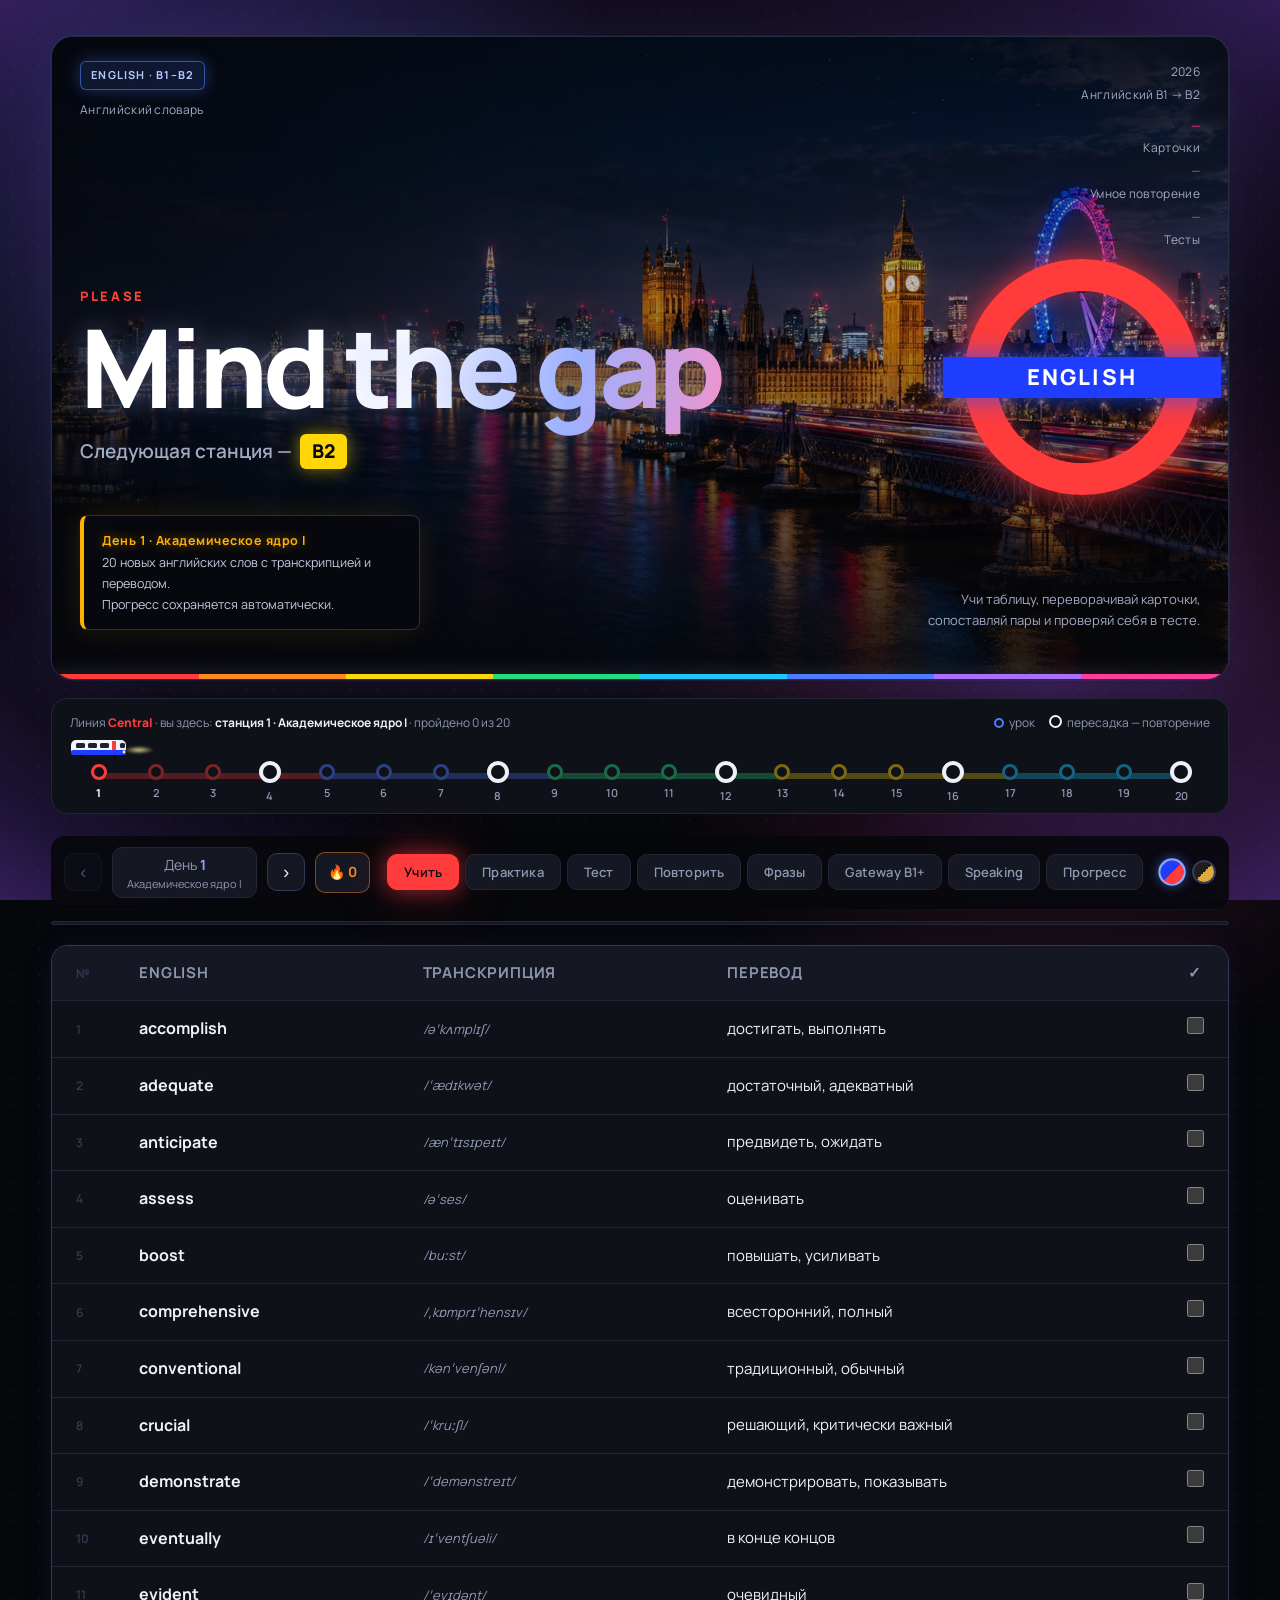
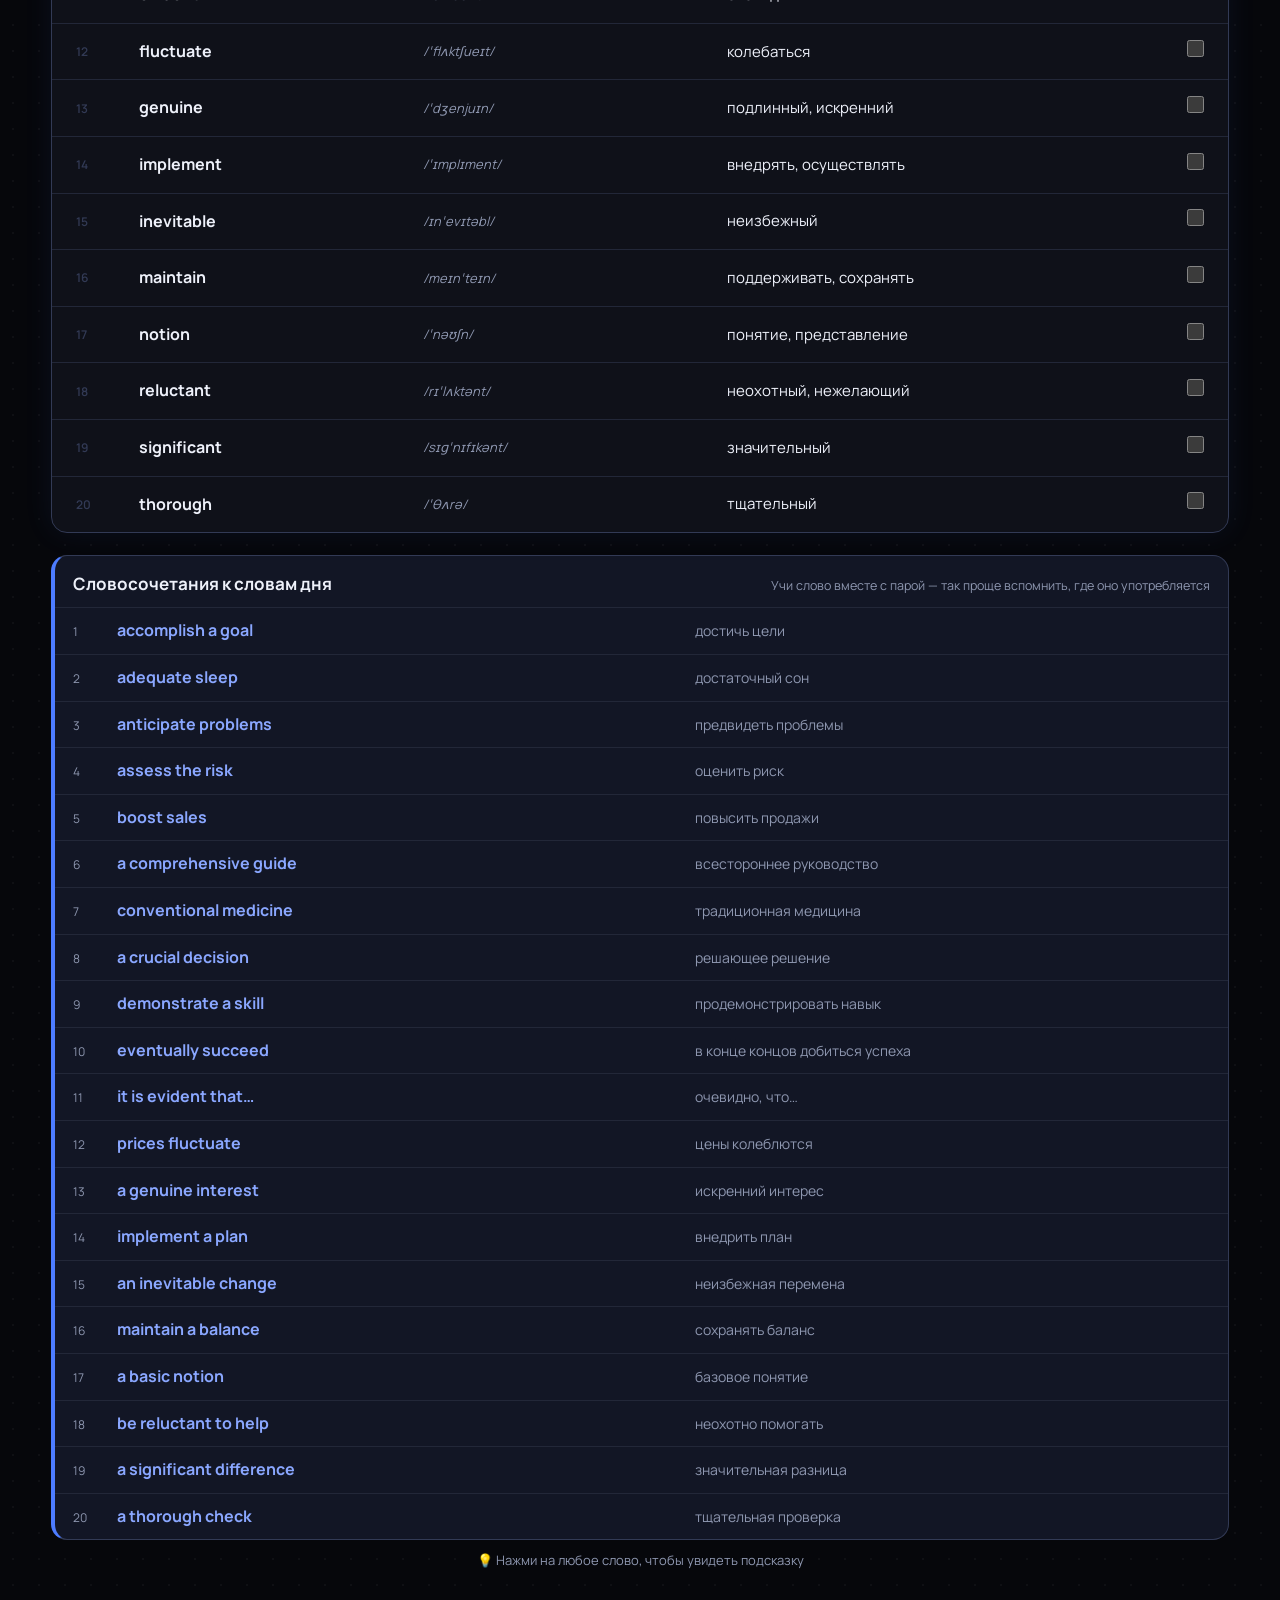
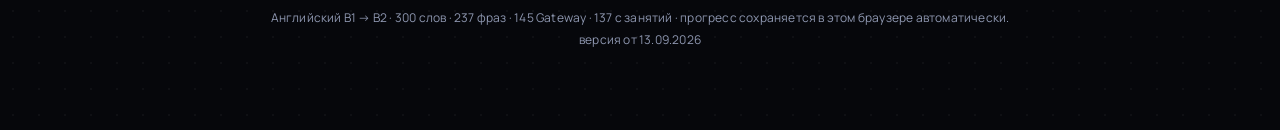
==== commit 63591325: "Gateway B1+: Одежда и мода — +caps, earring, further, storekeeper Co-Authored-By: Claude Sonnet 5.5 " ====
--- a/index.html
+++ b/index.html
@@ -939,7 +939,7 @@
   <div class="pop-ru" id="popRu"></div>
 </div>
 
-<script id="speaking-data" type="application/json">{"topics":[{"cat":"TRAVELLING","ru":"Путешествия","items":[{"en":"the Great Wall of China","ipa":"/ðə ˌɡreɪt ˈwɔːl əv ˈtʃaɪnə/","ru":"Великая Китайская стена","note":"Так правильно. «The Great Chinese Wall» — калька с русского, носители так не говорят."},{"en":"I've been to China","ipa":"/aɪv ˈbiːn tə ˈtʃaɪnə/","ru":"Я был в Китае (и вернулся)"},{"en":"fatty food","ipa":"/ˈfæti fuːd/","ru":"жирная еда"},{"en":"heavy food","ipa":"/ˈhevi fuːd/","ru":"тяжёлая еда"},{"en":"Chinese cuisine","ipa":"/ˌtʃaɪˈniːz kwɪˈziːn/","ru":"китайская кухня"},{"en":"last year I went to Turkey twice","ipa":"/aɪ ˈwent tə ˈtɜːki twaɪs/","ru":"в прошлом году я дважды ездил в Турцию","note":"«I was to Turkey» — ошибка. Правильно: I went to Turkey / I was in Turkey."},{"en":"there's a great view over the sea","ipa":"/ə ˌɡreɪt ˈvjuː ˌəʊvə ðə ˈsiː/","ru":"оттуда прекрасный вид на море"},{"en":"mosque","ipa":"/mɒsk/","ru":"мечеть"},{"en":"traveller","ipa":"/ˈtrævələ/","ru":"путешественник"},{"en":"tourist","ipa":"/ˈtʊərɪst/","ru":"турист"},{"en":"plan in advance","ipa":"/ˌplæn ɪn ədˈvɑːns/","ru":"планировать заранее","note":"«Заранее» — это только in advance; всё выражение = «планировать заранее»."},{"en":"play it by ear","ipa":"/ˌpleɪ ɪt baɪ ˈɪə/","ru":"действовать по обстоятельствам, решать на ходу","note":"В конспекте перевод «плыть по течению» — это не то. Play it by ear = не планировать, решать на месте."},{"en":"go with the flow","ipa":"/ˌɡəʊ wɪð ðə ˈfləʊ/","ru":"плыть по течению, не сопротивляться"},{"en":"heavy rain","ipa":"/ˌhevi ˈreɪn/","ru":"сильный дождь"},{"en":"my plans went amiss","ipa":"/maɪ ˈplænz went əˈmɪs/","ru":"мои планы пошли не так"},{"en":"get over it","ipa":"/ˌɡet ˈəʊvər ɪt/","ru":"пережить, справиться с этим"},{"en":"stick to your plans","ipa":"/ˌstɪk tə jɔː ˈplænz/","ru":"придерживаться плана"},{"en":"advantages","ipa":"/ədˈvɑːntɪdʒɪz/","ru":"преимущества"},{"en":"sights","ipa":"/saɪts/","ru":"достопримечательности"},{"en":"go sightseeing","ipa":"/ˌɡəʊ ˈsaɪtsiːɪŋ/","ru":"осматривать достопримечательности","note":"В конспекте «осмотр их» — это глагольное выражение: go sightseeing."},{"en":"hop-on / hop-off bus","ipa":"/ˌhɒp ɒn ˌhɒp ˈɒf bʌs/","ru":"экскурсионный автобус со свободной посадкой и высадкой"},{"en":"double-decker","ipa":"/ˌdʌbl ˈdekə/","ru":"двухэтажный автобус"},{"en":"convenient","ipa":"/kənˈviːniənt/","ru":"удобный"},{"en":"get on well with","ipa":"/ˌɡet ɒn ˈwel wɪð/","ru":"хорошо ладить с"},{"en":"fall out","ipa":"/ˌfɔːl ˈaʊt/","ru":"поссориться, поругаться"},{"en":"spoil","ipa":"/spɔɪl/","ru":"испортить"},{"en":"identify","ipa":"/aɪˈdentɪfaɪ/","ru":"определить, распознать"},{"en":"talk to somebody","ipa":"/ˈtɔːk tə ˌsʌmbədi/","ru":"разговаривать с кем-то"},{"en":"free / independent","ipa":"/friː, ˌɪndɪˈpendənt/","ru":"свободный / самостоятельный"},{"en":"depend on","ipa":"/dɪˈpend ɒn/","ru":"зависеть от"},{"en":"theme park","ipa":"/ˈθiːm pɑːk/","ru":"парк аттракционов"},{"en":"scared to death","ipa":"/ˌskeəd tə ˈdeθ/","ru":"напуган до смерти"},{"en":"market","ipa":"/ˈmɑːkɪt/","ru":"рынок"},{"en":"locals","ipa":"/ˈləʊklz/","ru":"местные жители"},{"en":"blend in","ipa":"/ˌblend ˈɪn/","ru":"слиться с местными, не выделяться"},{"en":"bring back memories","ipa":"/ˌbrɪŋ bæk ˈmeməriz/","ru":"навевать воспоминания","note":"Обычно говорят bring back memories, а не просто bring memories."},{"en":"remind of a place","ipa":"/rɪˈmaɪnd əv ə ˈpleɪs/","ru":"напоминать о месте"}]},{"cat":"FILMS AND SERIES","ru":"Фильмы и сериалы","items":[{"en":"a series","ipa":"/ˈsɪəriːz/","ru":"сериал (форма не меняется: one series — two series)","note":"Внимание: series = сериал целиком, а не «серия»."},{"en":"an episode","ipa":"/ən ˈepɪsəʊd/","ru":"серия, эпизод","note":"Русская «серия» по-английски episode. Частая ошибка — сказать series."},{"en":"genre","ipa":"/ˈʒɒnrə/","ru":"жанр"},{"en":"thriller","ipa":"/ˈθrɪlə/","ru":"триллер","note":"В конспекте «боевик» — это неверно. Боевик = action film."},{"en":"action film","ipa":"/ˈækʃn fɪlm/","ru":"боевик"},{"en":"plot","ipa":"/plɒt/","ru":"сюжет"},{"en":"suspense","ipa":"/səˈspens/","ru":"напряжённое ожидание, саспенс","note":"Не просто «ожидание» — именно тревожное напряжение перед развязкой."},{"en":"light-hearted","ipa":"/ˌlaɪt ˈhɑːtɪd/","ru":"лёгкий, беззаботный"},{"en":"intense","ipa":"/ɪnˈtens/","ru":"напряжённый"},{"en":"energise","ipa":"/ˈenədʒaɪz/","ru":"заряжать энергией"},{"en":"cheer up","ipa":"/ˌtʃɪər ˈʌp/","ru":"взбодриться, поднять настроение"},{"en":"lift your spirits","ipa":"/ˌlɪft jɔː ˈspɪrɪts/","ru":"поднимать настроение"},{"en":"feel low / feel blue","ipa":"/ˌfiːl ˈləʊ, ˌfiːl ˈbluː/","ru":"грустить, хандрить"},{"en":"documentary","ipa":"/ˌdɒkjuˈmentri/","ru":"документальный фильм"},{"en":"all-time favourite","ipa":"/ˌɔːl taɪm ˈfeɪvərɪt/","ru":"любимый на все времена"},{"en":"cast","ipa":"/kɑːst/","ru":"актёрский состав"},{"en":"screenwriting","ipa":"/ˈskriːnraɪtɪŋ/","ru":"написание сценария (процесс)","note":"Сам сценарий как текст — script или screenplay."},{"en":"script / screenplay","ipa":"/skrɪpt, ˈskriːnpleɪ/","ru":"сценарий"},{"en":"set / scenery","ipa":"/set, ˈsiːnəri/","ru":"декорации","note":"Decoration — это украшение (например, ёлочное). В кино декорации = set."},{"en":"special effects","ipa":"/ˌspeʃl ɪˈfekts/","ru":"спецэффекты"},{"en":"director","ipa":"/dəˈrektə/","ru":"режиссёр"},{"en":"cameraman","ipa":"/ˈkæmrəmæn/","ru":"оператор"},{"en":"binge-watch","ipa":"/ˈbɪndʒ wɒtʃ/","ru":"смотреть запоем"},{"en":"binge-watcher","ipa":"/ˈbɪndʒ wɒtʃə/","ru":"тот, кто смотрит сериалы запоем"},{"en":"streaming platform","ipa":"/ˈstriːmɪŋ ˌplætfɔːm/","ru":"стриминговая платформа"},{"en":"go in blind","ipa":"/ˌɡəʊ ɪn ˈblaɪnd/","ru":"идти вслепую, без подготовки","note":"«In blind» отдельно не употребляется — нужен глагол: go in blind."},{"en":"character","ipa":"/ˈkærəktə/","ru":"персонаж"},{"en":"intelligent","ipa":"/ɪnˈtelɪdʒənt/","ru":"умный, сообразительный"},{"en":"confident","ipa":"/ˈkɒnfɪdənt/","ru":"уверенный в себе"},{"en":"fit","ipa":"/fɪt/","ru":"в хорошей физической форме"},{"en":"muscular","ipa":"/ˈmʌskjələ/","ru":"мускулистый"},{"en":"it resonates with me","ipa":"/ɪt ˈrezəneɪts wɪð miː/","ru":"это находит во мне отклик","note":"Конструкция: resonate WITH somebody."}]},{"cat":"FUTURE CAREER","ru":"Будущая карьера","items":[{"en":"certain","ipa":"/ˈsɜːtn/","ru":"уверенный, определившийся"},{"en":"physicist","ipa":"/ˈfɪzɪsɪst/","ru":"физик"},{"en":"earn well","ipa":"/ˌɜːn ˈwel/","ru":"хорошо зарабатывать"},{"en":"responsibility","ipa":"/rɪˌspɒnsəˈbɪləti/","ru":"ответственность"},{"en":"go bankrupt","ipa":"/ˌɡəʊ ˈbæŋkrʌpt/","ru":"обанкротиться"},{"en":"follow your passion","ipa":"/ˌfɒləʊ jɔː ˈpæʃn/","ru":"следовать за своим призванием"},{"en":"career path","ipa":"/kəˈrɪə pɑːθ/","ru":"карьерный путь"},{"en":"achieve","ipa":"/əˈtʃiːv/","ru":"достигать"},{"en":"set goals","ipa":"/ˌset ˈɡəʊlz/","ru":"ставить цели"},{"en":"move forward","ipa":"/ˌmuːv ˈfɔːwəd/","ru":"двигаться вперёд"},{"en":"communication skills","ipa":"/kəˌmjuːnɪˈkeɪʃn skɪlz/","ru":"навыки общения"},{"en":"emotional intelligence","ipa":"/ɪˌməʊʃənl ɪnˈtelɪdʒəns/","ru":"эмоциональный интеллект"},{"en":"employee","ipa":"/ɪmˈplɔɪiː/","ru":"сотрудник, работник"},{"en":"inspiring","ipa":"/ɪnˈspaɪərɪŋ/","ru":"вдохновляющий"},{"en":"bachelor's degree","ipa":"/ˈbætʃələz dɪˌɡriː/","ru":"степень бакалавра, бакалавриат"},{"en":"master's degree","ipa":"/ˈmɑːstəz dɪˌɡriː/","ru":"степень магистра, магистратура"},{"en":"obligatory","ipa":"/əˈblɪɡətri/","ru":"обязательный"},{"en":"negotiate","ipa":"/nɪˈɡəʊʃieɪt/","ru":"вести переговоры, договариваться"},{"en":"be good with numbers","ipa":"/bi ˌɡʊd wɪð ˈnʌmbəz/","ru":"хорошо обращаться с числами"},{"en":"figures","ipa":"/ˈfɪɡəz/","ru":"цифры, показатели"},{"en":"calculations","ipa":"/ˌkælkjuˈleɪʃnz/","ru":"расчёты"},{"en":"hands-on experience","ipa":"/ˌhændz ɒn ɪkˈspɪəriəns/","ru":"практический опыт"},{"en":"job satisfaction","ipa":"/ˈdʒɒb ˌsætɪsfækʃn/","ru":"удовлетворённость работой"},{"en":"salary","ipa":"/ˈsæləri/","ru":"зарплата"},{"en":"gain experience","ipa":"/ˌɡeɪn ɪkˈspɪəriəns/","ru":"набираться опыта"},{"en":"burnout","ipa":"/ˈbɜːnaʊt/","ru":"выгорание"},{"en":"rest","ipa":"/rest/","ru":"отдыхать"},{"en":"recover / recharge","ipa":"/rɪˈkʌvə, ˌriːˈtʃɑːdʒ/","ru":"восстанавливаться (о человеке)","note":"Restore — «восстанавливать что-то» (здание, файл). О себе говорят recover или recharge."},{"en":"challenge","ipa":"/ˈtʃælɪndʒ/","ru":"сложная задача, вызов"},{"en":"face","ipa":"/feɪs/","ru":"столкнуться с, встретить лицом к лицу"},{"en":"blend in with the team","ipa":"/ˌblend ɪn wɪð ðə ˈtiːm/","ru":"вписаться в коллектив"},{"en":"lack of experience","ipa":"/ˌlæk əv ɪkˈspɪəriəns/","ru":"нехватка опыта"},{"en":"career expectations","ipa":"/kəˈrɪər ˌekspekˈteɪʃnz/","ru":"карьерные ожидания"},{"en":"newbie","ipa":"/ˈnjuːbi/","ru":"новичок","note":"Пишется newbie, а не newby."},{"en":"part-time","ipa":"/ˌpɑːt ˈtaɪm/","ru":"частичная занятость"},{"en":"precious experience","ipa":"/ˌpreʃəs ɪkˈspɪəriəns/","ru":"ценный опыт"},{"en":"advantage over your peers","ipa":"/ədˌvɑːntɪdʒ ˌəʊvə jɔː ˈpɪəz/","ru":"преимущество перед сверстниками"},{"en":"work for","ipa":"/ˈwɜːk fɔː/","ru":"работать на (кого-то)"}]},{"cat":"FOOD","ru":"Еда","items":[{"en":"time-consuming","ipa":"/ˈtaɪm kənˌsjuːmɪŋ/","ru":"отнимающий много времени"},{"en":"a waste of time","ipa":"/ə ˈweɪst əv ˈtaɪm/","ru":"пустая трата времени","note":"Обычно с артиклем: it's a waste of time."},{"en":"deliver","ipa":"/dɪˈlɪvə/","ru":"доставлять"},{"en":"variety","ipa":"/vəˈraɪəti/","ru":"разнообразие","note":"Конструкция: a variety of food — разнообразная еда. Прилагательное — various."},{"en":"add","ipa":"/æd/","ru":"добавлять"},{"en":"eat in","ipa":"/ˌiːt ˈɪn/","ru":"есть дома, готовить дома"},{"en":"eat out","ipa":"/ˌiːt ˈaʊt/","ru":"есть вне дома, ходить в кафе или ресторан"},{"en":"order","ipa":"/ˈɔːdə/","ru":"заказывать"},{"en":"serve","ipa":"/sɜːv/","ru":"подавать (еду)"},{"en":"healthy diet","ipa":"/ˌhelθi ˈdaɪət/","ru":"здоровое питание, здоровый рацион"},{"en":"additives","ipa":"/ˈædɪtɪvz/","ru":"пищевые добавки"},{"en":"treat somebody","ipa":"/ˈtriːt ˈsʌmbədi/","ru":"угостить, побаловать кого-то","note":"«Порадовать» — неточно. Конструкции: treat somebody to something (угостить чем-то), treat yourself (побаловать себя). Существительное a treat — лакомство, приятность."},{"en":"lift one's spirits","ipa":"/ˌlɪft wʌnz ˈspɪrɪts/","ru":"поднять настроение"},{"en":"junk food","ipa":"/ˈdʒʌŋk fuːd/","ru":"вредная еда, фастфуд"},{"en":"go on a diet","ipa":"/ˌɡəʊ ɒn ə ˈdaɪət/","ru":"сесть на диету"},{"en":"lose weight","ipa":"/ˌluːz ˈweɪt/","ru":"худеть, сбрасывать вес","note":"В конспекте losing weight — это форма с -ing. Базовая форма для заучивания: lose weight."},{"en":"cuisine","ipa":"/kwɪˈziːn/","ru":"кухня (кулинарная традиция страны)","note":"Кухня как комната — kitchen. Cuisine — только про стиль готовки: French cuisine."},{"en":"eating habits","ipa":"/ˈiːtɪŋ ˌhæbɪts/","ru":"пищевые привычки"},{"en":"producers","ipa":"/prəˈdjuːsəz/","ru":"производители","note":"Здесь множественное число. Один производитель — a producer."},{"en":"health-conscious","ipa":"/ˈhelθ ˌkɒnʃəs/","ru":"заботящийся о здоровье, следящий за здоровьем","note":"«Сознательные относительно здоровья» — калька. По-русски: следящий за здоровьем."},{"en":"watch what you eat","ipa":"/ˌwɒtʃ wɒt juː ˈiːt/","ru":"следить за тем, что ешь"},{"en":"follow a trend","ipa":"/ˌfɒləʊ ə ˈtrend/","ru":"следовать тренду","note":"Нужен артикль: follow a trend / following a trend. «Following trend» — ошибка."},{"en":"local cuisine","ipa":"/ˌləʊkl kwɪˈziːn/","ru":"местная кухня"},{"en":"canteen","ipa":"/kænˈtiːn/","ru":"столовая (на работе, в школе)"},{"en":"fine dining","ipa":"/ˌfaɪn ˈdaɪnɪŋ/","ru":"высокая кухня, дорогие рестораны с изысканной подачей"},{"en":"dish","ipa":"/dɪʃ/","ru":"блюдо"},{"en":"comfort food","ipa":"/ˈkʌmfət fuːd/","ru":"еда, которая успокаивает и утешает","note":"Не «еда, которую можно есть постоянно». Это простая еда из детства, к которой тянет, когда грустно или устал: мамин суп, картошка, макароны с сыром."},{"en":"sweets","ipa":"/swiːts/","ru":"сладости","note":"Sweet — прилагательное «сладкий». Сладости как еда: sweets (брит.) или candy (амер.)."},{"en":"eating disorders","ipa":"/ˈiːtɪŋ dɪsˌɔːdəz/","ru":"расстройства пищевого поведения","note":"Правильный термин — eating disorders. «Food disorders» носители не говорят."},{"en":"put on weight / gain weight","ipa":"/ˌpʊt ɒn ˈweɪt, ˌɡeɪn ˈweɪt/","ru":"набрать вес"}]},{"group":"Gateway B1+","cat":"BUILDING YOUR CONFIDENCE","ru":"Уверенность в себе","items":[{"en":"self-esteem","ipa":"/ˌself ɪˈstiːm/","ru":"самооценка","note":"Key concepts от репетитора, 25 Oct. My self-esteem is quite high because I have a good opinion of myself."},{"en":"objective / goal","ipa":"/əbˈdʒektɪv/, /ɡəʊl/","ru":"цель","note":"Key concepts от репетитора, 25 Oct. My objective is to pass all my exams with a high mark."},{"en":"proud (of)","ipa":"/praʊd/","ru":"гордый (чем-то)","note":"Key concepts от репетитора, 25 Oct. I was very proud of my school results last year."},{"en":"achievement","ipa":"/əˈtʃiːvmənt/","ru":"достижение","note":"Key concepts от репетитора, 25 Oct. Getting 10 out of 10 in every subject is a great achievement."},{"en":"confident","ipa":"/ˈkɒnfɪdənt/","ru":"уверенный в себе","note":"Из текста: Be confident in your own opinions, ideas and feelings."},{"en":"courage","ipa":"/ˈkʌrɪdʒ/","ru":"смелость"},{"en":"reduce stress","ipa":"/rɪˌdjuːs ˈstres/","ru":"снизить стресс","note":"Из текста: Exercise helps to reduce stress and to be healthier and happier."},{"en":"express (feelings)","ipa":"/ɪkˈspres/","ru":"выражать (чувства)"},{"en":"put pressure on someone","ipa":"/pʊt ˈpreʃə ɒn ˈsʌmwʌn/","ru":"давить на кого-то","note":"Из текста: Your friends may put pressure on you to agree."},{"en":"contribution","ipa":"/ˌkɒntrɪˈbjuːʃn/","ru":"вклад","note":"Из текста: Make a contribution."},{"en":"give someone a hand","ipa":"/ɡɪv ˈsʌmwʌn ə ˈhænd/","ru":"помочь кому-то","note":"Из текста: Give your parents a hand at home."},{"en":"be afraid of","ipa":"/bi əˈfreɪd əv/","ru":"бояться"},{"en":"raise","ipa":"/reɪz/","ru":"повышать, поднимать","note":"Из домашки (speech): teenagers can raise their self-esteem. Нужен предмет после глагола; rise без предмета: your self-esteem begins to rise."}]},{"group":"Gateway B1+","cat":"STATES AND ACTIONS","ru":"Глаголы состояния и действия","items":[{"en":"seem","ipa":"/siːm/","ru":"казаться","note":"Gateway B1+, States and Actions. Глагол состояния (of the senses), в Continuous не ставится. She seems happy today."},{"en":"sound","ipa":"/saʊnd/","ru":"звучать","note":"Gateway B1+, States and Actions. Глагол состояния (of the senses). That sounds like a great plan."},{"en":"stative verb","ipa":"/ˈsteɪtɪv vɜːb/","ru":"глагол состояния","note":"Gateway B1+, States and Actions. Описывает состояние, обычно без Continuous. I know the answer (не I'm knowing)."},{"en":"action verb","ipa":"/ˈækʃn vɜːb/","ru":"глагол действия","note":"Gateway B1+, States and Actions. Описывает действие, можно ставить в Continuous. I'm reading a book now."}]},{"group":"Gateway B1+","cat":"HABITS AND GOALS","ru":"Привычки и цели","items":[{"en":"self-confidence","ipa":"/ˌself ˈkɒnfɪdəns/","ru":"уверенность в себе","note":"Gateway B1+, Speaking and Vocabulary."},{"en":"adventurous","ipa":"/ədˈventʃərəs/","ru":"любящий приключения","note":"Gateway B1+, Speaking and Vocabulary."},{"en":"hobby","ipa":"/ˈhɒbi/","ru":"хобби"},{"en":"take up (a hobby)","ipa":"/teɪk ˈʌp/","ru":"начать заниматься (хобби)","note":"Is there a hobby you would like to take up?"},{"en":"a computer nerd","ipa":"/ə kəmˈpjuːtə nɜːd/","ru":"компьютерный «ботаник»"},{"en":"a computer scientist","ipa":"/ə kəmˈpjuːtə ˈsaɪəntɪst/","ru":"специалист по информатике"},{"en":"be / feel stuck","ipa":"/ˌbiː ˈstʌk, ˌfiːl ˈstʌk/","ru":"чувствовать, что застрял","note":"Gateway B1+, Unit 1, Useful vocabulary. I feel stuck at work and need a change."},{"en":"be / feel in a rut","ipa":"/ˌbiː ɪn ə ˈrʌt, ˌfiːl ɪn ə ˈrʌt/","ru":"быть в рутине, «в колее»","note":"Gateway B1+, Unit 1, Useful vocabulary. I'm in a rut: every day is exactly the same."},{"en":"follow in sb's footsteps","ipa":"/ˌfɒləʊ ɪn ˌsʌmbədiz ˈfʊtsteps/","ru":"пойти по чьим-то стопам","note":"Gateway B1+, Unit 1, Useful vocabulary. I want to follow in my father's footsteps and become a doctor."},{"en":"add a new habit","ipa":"/æd ə ˌnjuː ˈhæbɪt/","ru":"добавить новую привычку","note":"Gateway B1+, Unit 1, Useful vocabulary. I want to add a habit of planning my day."},{"en":"subtract a habit","ipa":"/səbˌtrækt ə ˈhæbɪt/","ru":"избавиться от привычки","note":"Gateway B1+, Unit 1, Useful vocabulary. I'd like to subtract the habit of checking my phone in bed."},{"en":"fly by (day, time)","ipa":"/ˌflaɪ ˈbaɪ/","ru":"пролетать (о времени)","note":"Gateway B1+, Unit 1, Useful vocabulary. The summer just flew by."},{"en":"memorable","ipa":"/ˈmemərəbl/","ru":"запоминающийся","note":"Gateway B1+, Unit 1, Useful vocabulary. It was a truly memorable holiday."},{"en":"want sth badly","ipa":"/ˌwɒnt ˈsʌmθɪŋ ˈbædli/","ru":"очень сильно хотеть что-то","note":"Gateway B1+, Unit 1, Useful vocabulary. I want this job badly."},{"en":"do sth from scratch","ipa":"/ˌduː ˈsʌmθɪŋ frəm ˈskrætʃ/","ru":"делать с нуля","note":"Gateway B1+, Unit 1, Useful vocabulary. She built her website from scratch."},{"en":"make sustainable changes","ipa":"/ˌmeɪk səˌsteɪnəbl ˈtʃeɪndʒɪz/","ru":"вносить устойчивые изменения","note":"Gateway B1+, Unit 1, Useful vocabulary. Small steps help you make sustainable changes."},{"en":"give sth a shot (Give it a shot!)","ipa":"/ˌɡɪv ˈsʌmθɪŋ ə ˈʃɒt/","ru":"попробовать, дать чему-то шанс","note":"Gateway B1+, Unit 1, Useful vocabulary. I've never tried climbing, but I'll give it a shot!"}]},{"group":"Gateway B1+","cat":"CHARACTER AND BEHAVIOUR","ru":"Характер и поведение","items":[{"en":"nasty","ipa":"/ˈnɑːsti/","ru":"неприятный, противный, злой","note":"Gateway B1+."},{"en":"mate","ipa":"/meɪt/","ru":"приятель, друг","note":"Gateway B1+."},{"en":"says nasty things about you","ipa":"/sez ˈnɑːsti θɪŋz əˈbaʊt juː/","ru":"говорит о тебе гадости","note":"Gateway B1+, выражение из задания."},{"en":"behaves like a child","ipa":"/bɪˈheɪvz laɪk ə ˈtʃaɪld/","ru":"ведёт себя как ребёнок","note":"Gateway B1+, выражение из задания."},{"en":"capable of doing something","ipa":"/ˈkeɪpəbl əv ˈduːɪŋ ˈsʌmθɪŋ/","ru":"способный что-либо сделать","note":"Gateway B1+, выражение из задания."}]},{"group":"Gateway B1+","cat":"PLANS AND ARRANGEMENTS","ru":"Планы и договорённости","items":[{"en":"refer to","ipa":"/rɪˈfɜː(r) tə/","ru":"относиться к; обозначать","note":"Gateway B1+. The verb refers to the future. — Глагол относится к будущему."},{"en":"forward","ipa":"/ˈfɔːwəd/","ru":"вперёд","note":"Gateway B1+. Move forward. — Двигайся вперёд."},{"en":"look forward to something","ipa":"/ˌlʊk ˈfɔːwəd tə ˈsʌmθɪŋ/","ru":"ждать чего-то с нетерпением","note":"Gateway B1+. I'm really looking forward to it. — Я очень этого жду."},{"en":"find out","ipa":"/ˌfaɪnd ˈaʊt/","ru":"выяснить, узнать","note":"Gateway B1+. I'm finding out about Rio. — Я узнаю информацию о Рио."},{"en":"arrangements","ipa":"/əˈreɪndʒmənts/","ru":"договорённости; приготовления","note":"Gateway B1+. We've made all the arrangements. — Мы всё организовали."},{"en":"have booked","ipa":"/həv ˈbʊkt/","ru":"уже забронировали","note":"Gateway B1+. They have booked a tennis court. — Они забронировали теннисный корт."},{"en":"stick (about changes and habits)","ipa":"/stɪk/","ru":"закрепляться, сохраняться надолго","note":"Gateway B1+. Small changes are more likely to stick. — Небольшие изменения чаще закрепляются."},{"en":"small, sustainable changes","ipa":"/smɔːl səˈsteɪnəbl ˈtʃeɪndʒɪz/","ru":"небольшие изменения, которые можно поддерживать долго","note":"Gateway B1+. Make small, sustainable changes. — Вноси небольшие изменения, которых сможешь придерживаться."}]},{"group":"Gateway B1+","cat":"NEWS AND EVENTS","ru":"Новости и события","items":[{"en":"newsreader","ipa":"/ˈnjuːzriːdə(r)/","ru":"ведущий новостей, диктор","note":"Gateway B1+. The newsreader is in the studio. — Ведущий новостей находится в студии."},{"en":"spot","ipa":"/spɒt/","ru":"место, точка; также пятно","note":"Gateway B1+. This is a good spot. — Это хорошее место."},{"en":"on the spot","ipa":"/ɒn ðə ˈspɒt/","ru":"на месте, на месте событий","note":"Gateway B1+. Reporters are on the spot. — Корреспонденты находятся на месте событий."},{"en":"nearly","ipa":"/ˈnɪəli/","ru":"почти","note":"Gateway B1+. She's nearly there. — Она почти у цели."},{"en":"tax / taxes","ipa":"/tæks/, /ˈtæksɪz/","ru":"налог / налоги","note":"Gateway B1+. Taxes are going up. — Налоги повышаются."},{"en":"riot","ipa":"/ˈraɪət/","ru":"бунт, массовые беспорядки","note":"Gateway B1+. The riot isn't over yet. — Беспорядки ещё не закончились."},{"en":"world trade","ipa":"/ˌwɜːld ˈtreɪd/","ru":"мировая торговля","note":"Gateway B1+. Talks on world trade. — Переговоры о мировой торговле."},{"en":"talks","ipa":"/tɔːks/","ru":"переговоры","note":"Gateway B1+. The talks begin tomorrow. — Переговоры начинаются завтра."},{"en":"at noon","ipa":"/ət ˈnuːn/","ru":"в полдень, в 12 часов дня","note":"Gateway B1+. The ceremony starts at noon. — Церемония начинается в полдень."},{"en":"take off","ipa":"/ˌteɪk ˈɒf/","ru":"взлетать","note":"Gateway B1+. The plane is about to take off. — Самолёт вот-вот взлетит."}]},{"cat":"IDIOMS","ru":"Идиомы","group":"Gateway B1+","items":[{"en":"like a fish out of water","ipa":"/ˌlaɪk ə ˌfɪʃ aʊt əv ˈwɔːtə(r)/","ru":"не в своей тарелке, чувствовать себя не на месте","note":"Gateway B1+, олимпиадное задание (idioms). At the formal party in jeans, I felt like a fish out of water."},{"en":"jazz sth up","ipa":"/ˌdʒæz ˈsʌmθɪŋ ˈʌp/","ru":"оживить, сделать ярче","note":"Gateway B1+, олимпиадное задание (idioms). Let's jazz up the presentation with some photos."},{"en":"in the blink of an eye","ipa":"/ɪn ðə ˌblɪŋk əv ən ˈaɪ/","ru":"в мгновение ока, очень быстро","note":"Gateway B1+, олимпиадное задание (idioms). The bus was gone in the blink of an eye."},{"en":"teething problems","ipa":"/ˈtiːðɪŋ ˌprɒbləmz/","ru":"«детские болезни», трудности на начальном этапе","note":"Gateway B1+, олимпиадное задание (idioms). Every new restaurant has teething problems in its first month."},{"en":"a tall order","ipa":"/ə ˌtɔːl ˈɔːdə(r)/","ru":"трудная задача, слишком большая просьба","note":"Gateway B1+, олимпиадное задание (idioms). Winning the league in his first season would be a tall order."},{"en":"like shooting fish in a barrel","ipa":"/ˌlaɪk ˌʃuːtɪŋ ˈfɪʃ ɪn ə ˈbærəl/","ru":"проще простого","note":"Gateway B1+, олимпиадное задание (idioms). For her, the quiz was like shooting fish in a barrel."},{"en":"a shoulder to cry on","ipa":"/ə ˌʃəʊldə tə ˈkraɪ ɒn/","ru":"тот, кто выслушает и утешит","note":"Gateway B1+, олимпиадное задание (idioms). Everyone needs a friend who can be a shoulder to cry on."},{"en":"like a broken record","ipa":"/ˌlaɪk ə ˌbrəʊkən ˈrekɔːd/","ru":"твердить одно и то же, как заезженная пластинка","note":"Gateway B1+, олимпиадное задание (idioms). Sorry to sound like a broken record, but please tidy your room."}]},{"cat":"NEGATIVE PREFIXES","ru":"Отрицательные приставки","group":"Gateway B1+","items":[{"en":"believable — unbelievable","ipa":"/bɪˈliːvəbl/, /ˌʌnbɪˈliːvəbl/","ru":"правдоподобный, такой, которому можно поверить — невероятный, неправдоподобный","note":"Gateway B1+, negative prefixes."},{"en":"valid — invalid","ipa":"/ˈvælɪd/, /ɪnˈvælɪd/","ru":"действительный — недействительный","note":"Gateway B1+, negative prefixes. The tickets are invalid, you haven't clipped them. В ДЗ была опечатка: invvalid."},{"en":"advantage — disadvantage","ipa":"/ədˈvɑːntɪdʒ/, /ˌdɪsədˈvɑːntɪdʒ/","ru":"преимущество — недостаток","note":"Gateway B1+, negative prefixes. The cost of commuting to work is the only disadvantage for me."},{"en":"satisfied — dissatisfied","ipa":"/ˈsætɪsfaɪd/, /dɪsˈsætɪsfaɪd/","ru":"довольный — недовольный","note":"Gateway B1+, negative prefixes. If your customer is dissatisfied, they won't do repeat business with you. В ДЗ была опечатка: unsatisfield. Стандарт: dissatisfied."},{"en":"reliable — unreliable","ipa":"/rɪˈlaɪəbl/, /ˌʌnrɪˈlaɪəbl/","ru":"надёжный — ненадёжный","note":"Gateway B1+, negative prefixes. Our supplier has proven to be unreliable, we need to find a new one."},{"en":"employed — unemployed","ipa":"/ɪmˈplɔɪd/, /ˌʌnɪmˈplɔɪd/","ru":"трудоустроенный — безработный","note":"Gateway B1+, negative prefixes. Are there many unemployed people in your country?"},{"en":"mortal — immortal","ipa":"/ˈmɔːtl/, /ɪˈmɔːtl/","ru":"смертный — бессмертный","note":"Gateway B1+, negative prefixes. Fairy tale characters are often depicted as immortal."},{"en":"familiar — unfamiliar","ipa":"/fəˈmɪliə(r)/, /ˌʌnfəˈmɪliə(r)/","ru":"знакомый — незнакомый","note":"Gateway B1+, negative prefixes. I'm unfamiliar with this system. В ДЗ была опечатка: unfamilliar."},{"en":"curable — incurable","ipa":"/ˈkjʊərəbl/, /ɪnˈkjʊərəbl/","ru":"излечимый — неизлечимый","note":"Gateway B1+, negative prefixes. This is a rare and incurable disease."},{"en":"relevant — irrelevant","ipa":"/ˈreləvənt/, /ɪˈreləvənt/","ru":"относящийся к делу или теме, уместный — не относящийся к делу, неуместный","note":"Gateway B1+, negative prefixes. В ДЗ было unrelevant."},{"en":"behaves — misbehaves","ipa":"/bɪˈheɪvz/, /ˌmɪsbɪˈheɪvz/","ru":"ведёт себя — плохо себя ведёт","note":"Gateway B1+, negative prefixes. Jeremy often misbehaves to get people's attention. В ДЗ было unbehaves. Для глагола нужен mis-."},{"en":"fortunately — unfortunately","ipa":"/ˈfɔːtʃənətli/, /ʌnˈfɔːtʃənətli/","ru":"к счастью — к сожалению","note":"Gateway B1+, negative prefixes. Unfortunately, it was impossible to talk her out of doing that."},{"en":"interpret — misinterpret","ipa":"/ɪnˈtɜːprɪt/, /ˌmɪsɪnˈtɜːprɪt/","ru":"истолковывать — неверно истолковать","note":"Gateway B1+, negative prefixes. Don't misinterpret things you are unwilling to admit! В ДЗ было uninterpret. Для глагола нужен mis-."},{"en":"willing — unwilling","ipa":"/ˈwɪlɪŋ/, /ʌnˈwɪlɪŋ/","ru":"готовый, согласный — не желающий, не готовый","note":"Gateway B1+, negative prefixes. Don't misinterpret things you are unwilling to admit!"},{"en":"secure — insecure","ipa":"/sɪˈkjʊə(r)/, /ˌɪnsɪˈkjʊə(r)/","ru":"чувствующий себя в безопасности, уверенный — неуверенный в себе, небезопасный","note":"Gateway B1+, negative prefixes. I don't think he feels safe, he seems very insecure."},{"en":"conscious — unconscious","ipa":"/ˈkɒnʃəs/, /ʌnˈkɒnʃəs/","ru":"в сознании — без сознания","note":"Gateway B1+, negative prefixes. When the ambulance arrived, the man was unconscious."},{"en":"governmental — non-governmental","ipa":"/ˌɡʌvnˈmentl/, /ˌnɒn ɡʌvnˈmentl/","ru":"правительственный — неправительственный","note":"Gateway B1+, negative prefixes. They are known as the first non-governmental television company in our country. В ДЗ было ungovermetal. Нужен non- и дефис."},{"en":"literate — illiterate","ipa":"/ˈlɪtərət/, /ɪˈlɪtərət/","ru":"грамотный — неграмотный","note":"Gateway B1+, negative prefixes. There are still so many illiterate people nowadays."},{"en":"appear — disappear","ipa":"/əˈpɪə(r)/, /ˌdɪsəˈpɪə(r)/","ru":"казаться; появляться — исчезать, пропадать","note":"Gateway B1+, negative prefixes, States and Actions. В значении «казаться» глагол состояния: He appears to be tired. В значении «появляться» глагол действия. Justin disappeared without saying a word to his friends."},{"en":"profit — non-profit","ipa":"/ˈprɒfɪt/, /ˌnɒn ˈprɒfɪt/","ru":"прибыль — некоммерческий","note":"Gateway B1+, negative prefixes. We are a small non-profit organization."},{"en":"obedient — disobedient","ipa":"/əˈbiːdiənt/, /ˌdɪsəˈbiːdiənt/","ru":"послушный — непослушный","note":"Gateway B1+, negative prefixes. Their kids are so impolite and disobedient. В ДЗ было unobedient. Нужен dis-."},{"en":"able — unable","ipa":"/ˈeɪbl/, /ʌnˈeɪbl/","ru":"способный, могущий — неспособный, не могущий","note":"Gateway B1+, negative prefixes. We were unable to cope with so much work."},{"en":"mature — immature","ipa":"/məˈtʃʊə(r)/, /ˌɪməˈtʃʊə(r)/","ru":"зрелый, взрослый — незрелый, ребячливый","note":"Gateway B1+, negative prefixes."},{"en":"honest — dishonest","ipa":"/ˈɒnɪst/, /dɪsˈɒnɪst/","ru":"честный — нечестный","note":"Gateway B1+, negative prefixes."},{"en":"rational — irrational","ipa":"/ˈræʃnəl/, /ɪˈræʃnəl/","ru":"рациональный, разумный — неразумный, иррациональный","note":"Gateway B1+, negative prefixes."},{"en":"kind — unkind","ipa":"/kaɪnd/, /ʌnˈkaɪnd/","ru":"добрый — недобрый, недоброжелательный","note":"Gateway B1+, negative prefixes."},{"en":"grateful — ungrateful","ipa":"/ˈɡreɪtfl/, /ʌnˈɡreɪtfl/","ru":"благодарный — неблагодарный","note":"Gateway B1+, negative prefixes."},{"en":"capable — incapable","ipa":"/ˈkeɪpəbl/, /ɪnˈkeɪpəbl/","ru":"способный — неспособный (incapable of)","note":"Gateway B1+, negative prefixes."},{"en":"decent — indecent","ipa":"/ˈdiːsnt/, /ɪnˈdiːsnt/","ru":"порядочный, приличный — неприличный, непристойный","note":"Gateway B1+, negative prefixes."},{"en":"sufficient — insufficient","ipa":"/səˈfɪʃnt/, /ˌɪnsəˈfɪʃnt/","ru":"достаточный — недостаточный","note":"Gateway B1+, negative prefixes."}]},{"cat":"CLOTHES AND FASHION","ru":"Одежда и мода","group":"Gateway B1+","items":[{"en":"awe","ipa":"/ɔː/","ru":"трепет, благоговение","note":"От awe образованы awful и awesome. С урока."},{"en":"awful","ipa":"/ˈɔːfl/","ru":"ужасный"},{"en":"awesome","ipa":"/ˈɔːsəm/","ru":"потрясающий, классный"},{"en":"be in fashion / be out of fashion","ipa":"/bi ɪn ˈfæʃn/, /bi ˌaʊt əv ˈfæʃn/","ru":"быть в моде / выйти из моды","note":"Gateway B1+, Style Trial Quiz."},{"en":"shallow","ipa":"/ˈʃæləʊ/","ru":"поверхностный","note":"Gateway B1+, Style Trial Quiz. Про человека: интересуется только внешним."},{"en":"vain","ipa":"/veɪn/","ru":"тщеславный","note":"Gateway B1+, Style Trial Quiz."},{"en":"down-to-earth","ipa":"/ˌdaʊn tu ˈɜːθ/","ru":"приземлённый, практичный, простой в общении","note":"Gateway B1+, Style Trial Quiz."},{"en":"carefree","ipa":"/ˈkeəfriː/","ru":"беззаботный","note":"Gateway B1+, Style Trial Quiz."},{"en":"easy-going","ipa":"/ˌiːzi ˈɡəʊɪŋ/","ru":"спокойный, лёгкий в общении","note":"Gateway B1+, Style Trial Quiz."},{"en":"rebellious","ipa":"/rɪˈbeljəs/","ru":"бунтарский, непокорный","note":"Gateway B1+, Style Trial Quiz."},{"en":"blouse","ipa":"/blaʊz/","ru":"блузка"},{"en":"dark suit","ipa":"/ˌdɑːk ˈsuːt/","ru":"тёмный костюм"},{"en":"denim jacket","ipa":"/ˈdenɪm ˌdʒækɪt/","ru":"джинсовая куртка"},{"en":"faded jeans","ipa":"/ˌfeɪdɪd ˈdʒiːnz/","ru":"выцветшие джинсы"},{"en":"fleece","ipa":"/fliːs/","ru":"флисовая кофта"},{"en":"leggings","ipa":"/ˈleɡɪŋz/","ru":"легинсы, лосины"},{"en":"sweatshirt","ipa":"/ˈswetʃɜːt/","ru":"свитшот"},{"en":"waistcoat","ipa":"/ˈweɪskəʊt/","ru":"жилет"},{"en":"ankle boots","ipa":"/ˌæŋkl ˈbuːts/","ru":"ботильоны, ботинки по щиколотку"},{"en":"bangles","ipa":"/ˈbæŋɡlz/","ru":"браслеты (жёсткие, без застёжки)"},{"en":"beanie","ipa":"/ˈbiːni/","ru":"вязаная шапка"},{"en":"high heels","ipa":"/ˌhaɪ ˈhiːlz/","ru":"туфли на высоком каблуке"},{"en":"leather belt","ipa":"/ˌleðə ˈbelt/","ru":"кожаный ремень"},{"en":"necklace","ipa":"/ˈnekləs/","ru":"ожерелье, цепочка"},{"en":"silk tie","ipa":"/ˌsɪlk ˈtaɪ/","ru":"шёлковый галстук"},{"en":"vintage sunglasses","ipa":"/ˌvɪntɪdʒ ˈsʌŋɡlɑːsɪz/","ru":"винтажные солнечные очки"},{"en":"underwear","ipa":"/ˈʌndəweə/","ru":"нижнее бельё","note":"Gateway B1+, Icons of Fashion."},{"en":"fabric","ipa":"/ˈfæbrɪk/","ru":"ткань, материя","note":"Gateway B1+, Icons of Fashion."},{"en":"garment","ipa":"/ˈɡɑːmənt/","ru":"предмет одежды (формальное слово)","note":"Gateway B1+, Icons of Fashion. В тексте garments — мн. число."},{"en":"iconic","ipa":"/aɪˈkɒnɪk/","ru":"культовый, легендарный","note":"Gateway B1+, Icons of Fashion."},{"en":"unisex","ipa":"/ˈjuːnɪseks/","ru":"унисекс, для мужчин и женщин","note":"Gateway B1+, Icons of Fashion."},{"en":"tailor","ipa":"/ˈteɪlə/","ru":"портной","note":"Gateway B1+, Icons of Fashion."},{"en":"fast-drying","ipa":"/ˌfɑːst ˈdraɪɪŋ/","ru":"быстросохнущий","note":"Gateway B1+, Icons of Fashion."},{"en":"short-sleeved","ipa":"/ˌʃɔːt ˈsliːvd/","ru":"с коротким рукавом","note":"Gateway B1+, Icons of Fashion."},{"en":"hard-wearing","ipa":"/ˌhɑːd ˈweərɪŋ/","ru":"прочный, износостойкий","note":"Gateway B1+, Icons of Fashion."},{"en":"brightly-coloured","ipa":"/ˌbraɪtli ˈkʌləd/","ru":"ярко окрашенный, яркий","note":"Gateway B1+, Icons of Fashion."},{"en":"cutting-edge","ipa":"/ˌkʌtɪŋ ˈedʒ/","ru":"передовой, новейший","note":"Gateway B1+, Icons of Fashion."},{"en":"multi-purpose","ipa":"/ˌmʌlti ˈpɜːpəs/","ru":"многоцелевой, универсальный","note":"Gateway B1+, Icons of Fashion."},{"en":"left-handed","ipa":"/ˌleft ˈhændɪd/","ru":"левша, левосторонний","note":"Gateway B1+, составное прилагательное."},{"en":"right-handed","ipa":"/ˌraɪt ˈhændɪd/","ru":"правша, правосторонний","note":"Gateway B1+, составное прилагательное."},{"en":"pale-skinned","ipa":"/ˌpeɪl ˈskɪnd/","ru":"бледнокожий, со светлой кожей","note":"Gateway B1+, составное прилагательное."},{"en":"lighter-skinned","ipa":"/ˌlaɪtə ˈskɪnd/","ru":"с более светлой кожей","note":"Gateway B1+, составное прилагательное."},{"en":"red-headed","ipa":"/ˌred ˈhedɪd/","ru":"рыжеволосый","note":"Gateway B1+, составное прилагательное."},{"en":"short-sighted","ipa":"/ˌʃɔːt ˈsaɪtɪd/","ru":"близорукий","note":"Gateway B1+, составное прилагательное."},{"en":"tightly","ipa":"/ˈtaɪtli/","ru":"плотно, туго","note":"Gateway B1+, Icons of Fashion. В тексте: fits tightly to the body."},{"en":"woollen","ipa":"/ˈwʊlən/","ru":"шерстяной","note":"Gateway B1+, Icons of Fashion. Британское написание; в США woolen."}]}]}</script>
+<script id="speaking-data" type="application/json">{"topics":[{"cat":"TRAVELLING","ru":"Путешествия","items":[{"en":"the Great Wall of China","ipa":"/ðə ˌɡreɪt ˈwɔːl əv ˈtʃaɪnə/","ru":"Великая Китайская стена","note":"Так правильно. «The Great Chinese Wall» — калька с русского, носители так не говорят."},{"en":"I've been to China","ipa":"/aɪv ˈbiːn tə ˈtʃaɪnə/","ru":"Я был в Китае (и вернулся)"},{"en":"fatty food","ipa":"/ˈfæti fuːd/","ru":"жирная еда"},{"en":"heavy food","ipa":"/ˈhevi fuːd/","ru":"тяжёлая еда"},{"en":"Chinese cuisine","ipa":"/ˌtʃaɪˈniːz kwɪˈziːn/","ru":"китайская кухня"},{"en":"last year I went to Turkey twice","ipa":"/aɪ ˈwent tə ˈtɜːki twaɪs/","ru":"в прошлом году я дважды ездил в Турцию","note":"«I was to Turkey» — ошибка. Правильно: I went to Turkey / I was in Turkey."},{"en":"there's a great view over the sea","ipa":"/ə ˌɡreɪt ˈvjuː ˌəʊvə ðə ˈsiː/","ru":"оттуда прекрасный вид на море"},{"en":"mosque","ipa":"/mɒsk/","ru":"мечеть"},{"en":"traveller","ipa":"/ˈtrævələ/","ru":"путешественник"},{"en":"tourist","ipa":"/ˈtʊərɪst/","ru":"турист"},{"en":"plan in advance","ipa":"/ˌplæn ɪn ədˈvɑːns/","ru":"планировать заранее","note":"«Заранее» — это только in advance; всё выражение = «планировать заранее»."},{"en":"play it by ear","ipa":"/ˌpleɪ ɪt baɪ ˈɪə/","ru":"действовать по обстоятельствам, решать на ходу","note":"В конспекте перевод «плыть по течению» — это не то. Play it by ear = не планировать, решать на месте."},{"en":"go with the flow","ipa":"/ˌɡəʊ wɪð ðə ˈfləʊ/","ru":"плыть по течению, не сопротивляться"},{"en":"heavy rain","ipa":"/ˌhevi ˈreɪn/","ru":"сильный дождь"},{"en":"my plans went amiss","ipa":"/maɪ ˈplænz went əˈmɪs/","ru":"мои планы пошли не так"},{"en":"get over it","ipa":"/ˌɡet ˈəʊvər ɪt/","ru":"пережить, справиться с этим"},{"en":"stick to your plans","ipa":"/ˌstɪk tə jɔː ˈplænz/","ru":"придерживаться плана"},{"en":"advantages","ipa":"/ədˈvɑːntɪdʒɪz/","ru":"преимущества"},{"en":"sights","ipa":"/saɪts/","ru":"достопримечательности"},{"en":"go sightseeing","ipa":"/ˌɡəʊ ˈsaɪtsiːɪŋ/","ru":"осматривать достопримечательности","note":"В конспекте «осмотр их» — это глагольное выражение: go sightseeing."},{"en":"hop-on / hop-off bus","ipa":"/ˌhɒp ɒn ˌhɒp ˈɒf bʌs/","ru":"экскурсионный автобус со свободной посадкой и высадкой"},{"en":"double-decker","ipa":"/ˌdʌbl ˈdekə/","ru":"двухэтажный автобус"},{"en":"convenient","ipa":"/kənˈviːniənt/","ru":"удобный"},{"en":"get on well with","ipa":"/ˌɡet ɒn ˈwel wɪð/","ru":"хорошо ладить с"},{"en":"fall out","ipa":"/ˌfɔːl ˈaʊt/","ru":"поссориться, поругаться"},{"en":"spoil","ipa":"/spɔɪl/","ru":"испортить"},{"en":"identify","ipa":"/aɪˈdentɪfaɪ/","ru":"определить, распознать"},{"en":"talk to somebody","ipa":"/ˈtɔːk tə ˌsʌmbədi/","ru":"разговаривать с кем-то"},{"en":"free / independent","ipa":"/friː, ˌɪndɪˈpendənt/","ru":"свободный / самостоятельный"},{"en":"depend on","ipa":"/dɪˈpend ɒn/","ru":"зависеть от"},{"en":"theme park","ipa":"/ˈθiːm pɑːk/","ru":"парк аттракционов"},{"en":"scared to death","ipa":"/ˌskeəd tə ˈdeθ/","ru":"напуган до смерти"},{"en":"market","ipa":"/ˈmɑːkɪt/","ru":"рынок"},{"en":"locals","ipa":"/ˈləʊklz/","ru":"местные жители"},{"en":"blend in","ipa":"/ˌblend ˈɪn/","ru":"слиться с местными, не выделяться"},{"en":"bring back memories","ipa":"/ˌbrɪŋ bæk ˈmeməriz/","ru":"навевать воспоминания","note":"Обычно говорят bring back memories, а не просто bring memories."},{"en":"remind of a place","ipa":"/rɪˈmaɪnd əv ə ˈpleɪs/","ru":"напоминать о месте"}]},{"cat":"FILMS AND SERIES","ru":"Фильмы и сериалы","items":[{"en":"a series","ipa":"/ˈsɪəriːz/","ru":"сериал (форма не меняется: one series — two series)","note":"Внимание: series = сериал целиком, а не «серия»."},{"en":"an episode","ipa":"/ən ˈepɪsəʊd/","ru":"серия, эпизод","note":"Русская «серия» по-английски episode. Частая ошибка — сказать series."},{"en":"genre","ipa":"/ˈʒɒnrə/","ru":"жанр"},{"en":"thriller","ipa":"/ˈθrɪlə/","ru":"триллер","note":"В конспекте «боевик» — это неверно. Боевик = action film."},{"en":"action film","ipa":"/ˈækʃn fɪlm/","ru":"боевик"},{"en":"plot","ipa":"/plɒt/","ru":"сюжет"},{"en":"suspense","ipa":"/səˈspens/","ru":"напряжённое ожидание, саспенс","note":"Не просто «ожидание» — именно тревожное напряжение перед развязкой."},{"en":"light-hearted","ipa":"/ˌlaɪt ˈhɑːtɪd/","ru":"лёгкий, беззаботный"},{"en":"intense","ipa":"/ɪnˈtens/","ru":"напряжённый"},{"en":"energise","ipa":"/ˈenədʒaɪz/","ru":"заряжать энергией"},{"en":"cheer up","ipa":"/ˌtʃɪər ˈʌp/","ru":"взбодриться, поднять настроение"},{"en":"lift your spirits","ipa":"/ˌlɪft jɔː ˈspɪrɪts/","ru":"поднимать настроение"},{"en":"feel low / feel blue","ipa":"/ˌfiːl ˈləʊ, ˌfiːl ˈbluː/","ru":"грустить, хандрить"},{"en":"documentary","ipa":"/ˌdɒkjuˈmentri/","ru":"документальный фильм"},{"en":"all-time favourite","ipa":"/ˌɔːl taɪm ˈfeɪvərɪt/","ru":"любимый на все времена"},{"en":"cast","ipa":"/kɑːst/","ru":"актёрский состав"},{"en":"screenwriting","ipa":"/ˈskriːnraɪtɪŋ/","ru":"написание сценария (процесс)","note":"Сам сценарий как текст — script или screenplay."},{"en":"script / screenplay","ipa":"/skrɪpt, ˈskriːnpleɪ/","ru":"сценарий"},{"en":"set / scenery","ipa":"/set, ˈsiːnəri/","ru":"декорации","note":"Decoration — это украшение (например, ёлочное). В кино декорации = set."},{"en":"special effects","ipa":"/ˌspeʃl ɪˈfekts/","ru":"спецэффекты"},{"en":"director","ipa":"/dəˈrektə/","ru":"режиссёр"},{"en":"cameraman","ipa":"/ˈkæmrəmæn/","ru":"оператор"},{"en":"binge-watch","ipa":"/ˈbɪndʒ wɒtʃ/","ru":"смотреть запоем"},{"en":"binge-watcher","ipa":"/ˈbɪndʒ wɒtʃə/","ru":"тот, кто смотрит сериалы запоем"},{"en":"streaming platform","ipa":"/ˈstriːmɪŋ ˌplætfɔːm/","ru":"стриминговая платформа"},{"en":"go in blind","ipa":"/ˌɡəʊ ɪn ˈblaɪnd/","ru":"идти вслепую, без подготовки","note":"«In blind» отдельно не употребляется — нужен глагол: go in blind."},{"en":"character","ipa":"/ˈkærəktə/","ru":"персонаж"},{"en":"intelligent","ipa":"/ɪnˈtelɪdʒənt/","ru":"умный, сообразительный"},{"en":"confident","ipa":"/ˈkɒnfɪdənt/","ru":"уверенный в себе"},{"en":"fit","ipa":"/fɪt/","ru":"в хорошей физической форме"},{"en":"muscular","ipa":"/ˈmʌskjələ/","ru":"мускулистый"},{"en":"it resonates with me","ipa":"/ɪt ˈrezəneɪts wɪð miː/","ru":"это находит во мне отклик","note":"Конструкция: resonate WITH somebody."}]},{"cat":"FUTURE CAREER","ru":"Будущая карьера","items":[{"en":"certain","ipa":"/ˈsɜːtn/","ru":"уверенный, определившийся"},{"en":"physicist","ipa":"/ˈfɪzɪsɪst/","ru":"физик"},{"en":"earn well","ipa":"/ˌɜːn ˈwel/","ru":"хорошо зарабатывать"},{"en":"responsibility","ipa":"/rɪˌspɒnsəˈbɪləti/","ru":"ответственность"},{"en":"go bankrupt","ipa":"/ˌɡəʊ ˈbæŋkrʌpt/","ru":"обанкротиться"},{"en":"follow your passion","ipa":"/ˌfɒləʊ jɔː ˈpæʃn/","ru":"следовать за своим призванием"},{"en":"career path","ipa":"/kəˈrɪə pɑːθ/","ru":"карьерный путь"},{"en":"achieve","ipa":"/əˈtʃiːv/","ru":"достигать"},{"en":"set goals","ipa":"/ˌset ˈɡəʊlz/","ru":"ставить цели"},{"en":"move forward","ipa":"/ˌmuːv ˈfɔːwəd/","ru":"двигаться вперёд"},{"en":"communication skills","ipa":"/kəˌmjuːnɪˈkeɪʃn skɪlz/","ru":"навыки общения"},{"en":"emotional intelligence","ipa":"/ɪˌməʊʃənl ɪnˈtelɪdʒəns/","ru":"эмоциональный интеллект"},{"en":"employee","ipa":"/ɪmˈplɔɪiː/","ru":"сотрудник, работник"},{"en":"inspiring","ipa":"/ɪnˈspaɪərɪŋ/","ru":"вдохновляющий"},{"en":"bachelor's degree","ipa":"/ˈbætʃələz dɪˌɡriː/","ru":"степень бакалавра, бакалавриат"},{"en":"master's degree","ipa":"/ˈmɑːstəz dɪˌɡriː/","ru":"степень магистра, магистратура"},{"en":"obligatory","ipa":"/əˈblɪɡətri/","ru":"обязательный"},{"en":"negotiate","ipa":"/nɪˈɡəʊʃieɪt/","ru":"вести переговоры, договариваться"},{"en":"be good with numbers","ipa":"/bi ˌɡʊd wɪð ˈnʌmbəz/","ru":"хорошо обращаться с числами"},{"en":"figures","ipa":"/ˈfɪɡəz/","ru":"цифры, показатели"},{"en":"calculations","ipa":"/ˌkælkjuˈleɪʃnz/","ru":"расчёты"},{"en":"hands-on experience","ipa":"/ˌhændz ɒn ɪkˈspɪəriəns/","ru":"практический опыт"},{"en":"job satisfaction","ipa":"/ˈdʒɒb ˌsætɪsfækʃn/","ru":"удовлетворённость работой"},{"en":"salary","ipa":"/ˈsæləri/","ru":"зарплата"},{"en":"gain experience","ipa":"/ˌɡeɪn ɪkˈspɪəriəns/","ru":"набираться опыта"},{"en":"burnout","ipa":"/ˈbɜːnaʊt/","ru":"выгорание"},{"en":"rest","ipa":"/rest/","ru":"отдыхать"},{"en":"recover / recharge","ipa":"/rɪˈkʌvə, ˌriːˈtʃɑːdʒ/","ru":"восстанавливаться (о человеке)","note":"Restore — «восстанавливать что-то» (здание, файл). О себе говорят recover или recharge."},{"en":"challenge","ipa":"/ˈtʃælɪndʒ/","ru":"сложная задача, вызов"},{"en":"face","ipa":"/feɪs/","ru":"столкнуться с, встретить лицом к лицу"},{"en":"blend in with the team","ipa":"/ˌblend ɪn wɪð ðə ˈtiːm/","ru":"вписаться в коллектив"},{"en":"lack of experience","ipa":"/ˌlæk əv ɪkˈspɪəriəns/","ru":"нехватка опыта"},{"en":"career expectations","ipa":"/kəˈrɪər ˌekspekˈteɪʃnz/","ru":"карьерные ожидания"},{"en":"newbie","ipa":"/ˈnjuːbi/","ru":"новичок","note":"Пишется newbie, а не newby."},{"en":"part-time","ipa":"/ˌpɑːt ˈtaɪm/","ru":"частичная занятость"},{"en":"precious experience","ipa":"/ˌpreʃəs ɪkˈspɪəriəns/","ru":"ценный опыт"},{"en":"advantage over your peers","ipa":"/ədˌvɑːntɪdʒ ˌəʊvə jɔː ˈpɪəz/","ru":"преимущество перед сверстниками"},{"en":"work for","ipa":"/ˈwɜːk fɔː/","ru":"работать на (кого-то)"}]},{"cat":"FOOD","ru":"Еда","items":[{"en":"time-consuming","ipa":"/ˈtaɪm kənˌsjuːmɪŋ/","ru":"отнимающий много времени"},{"en":"a waste of time","ipa":"/ə ˈweɪst əv ˈtaɪm/","ru":"пустая трата времени","note":"Обычно с артиклем: it's a waste of time."},{"en":"deliver","ipa":"/dɪˈlɪvə/","ru":"доставлять"},{"en":"variety","ipa":"/vəˈraɪəti/","ru":"разнообразие","note":"Конструкция: a variety of food — разнообразная еда. Прилагательное — various."},{"en":"add","ipa":"/æd/","ru":"добавлять"},{"en":"eat in","ipa":"/ˌiːt ˈɪn/","ru":"есть дома, готовить дома"},{"en":"eat out","ipa":"/ˌiːt ˈaʊt/","ru":"есть вне дома, ходить в кафе или ресторан"},{"en":"order","ipa":"/ˈɔːdə/","ru":"заказывать"},{"en":"serve","ipa":"/sɜːv/","ru":"подавать (еду)"},{"en":"healthy diet","ipa":"/ˌhelθi ˈdaɪət/","ru":"здоровое питание, здоровый рацион"},{"en":"additives","ipa":"/ˈædɪtɪvz/","ru":"пищевые добавки"},{"en":"treat somebody","ipa":"/ˈtriːt ˈsʌmbədi/","ru":"угостить, побаловать кого-то","note":"«Порадовать» — неточно. Конструкции: treat somebody to something (угостить чем-то), treat yourself (побаловать себя). Существительное a treat — лакомство, приятность."},{"en":"lift one's spirits","ipa":"/ˌlɪft wʌnz ˈspɪrɪts/","ru":"поднять настроение"},{"en":"junk food","ipa":"/ˈdʒʌŋk fuːd/","ru":"вредная еда, фастфуд"},{"en":"go on a diet","ipa":"/ˌɡəʊ ɒn ə ˈdaɪət/","ru":"сесть на диету"},{"en":"lose weight","ipa":"/ˌluːz ˈweɪt/","ru":"худеть, сбрасывать вес","note":"В конспекте losing weight — это форма с -ing. Базовая форма для заучивания: lose weight."},{"en":"cuisine","ipa":"/kwɪˈziːn/","ru":"кухня (кулинарная традиция страны)","note":"Кухня как комната — kitchen. Cuisine — только про стиль готовки: French cuisine."},{"en":"eating habits","ipa":"/ˈiːtɪŋ ˌhæbɪts/","ru":"пищевые привычки"},{"en":"producers","ipa":"/prəˈdjuːsəz/","ru":"производители","note":"Здесь множественное число. Один производитель — a producer."},{"en":"health-conscious","ipa":"/ˈhelθ ˌkɒnʃəs/","ru":"заботящийся о здоровье, следящий за здоровьем","note":"«Сознательные относительно здоровья» — калька. По-русски: следящий за здоровьем."},{"en":"watch what you eat","ipa":"/ˌwɒtʃ wɒt juː ˈiːt/","ru":"следить за тем, что ешь"},{"en":"follow a trend","ipa":"/ˌfɒləʊ ə ˈtrend/","ru":"следовать тренду","note":"Нужен артикль: follow a trend / following a trend. «Following trend» — ошибка."},{"en":"local cuisine","ipa":"/ˌləʊkl kwɪˈziːn/","ru":"местная кухня"},{"en":"canteen","ipa":"/kænˈtiːn/","ru":"столовая (на работе, в школе)"},{"en":"fine dining","ipa":"/ˌfaɪn ˈdaɪnɪŋ/","ru":"высокая кухня, дорогие рестораны с изысканной подачей"},{"en":"dish","ipa":"/dɪʃ/","ru":"блюдо"},{"en":"comfort food","ipa":"/ˈkʌmfət fuːd/","ru":"еда, которая успокаивает и утешает","note":"Не «еда, которую можно есть постоянно». Это простая еда из детства, к которой тянет, когда грустно или устал: мамин суп, картошка, макароны с сыром."},{"en":"sweets","ipa":"/swiːts/","ru":"сладости","note":"Sweet — прилагательное «сладкий». Сладости как еда: sweets (брит.) или candy (амер.)."},{"en":"eating disorders","ipa":"/ˈiːtɪŋ dɪsˌɔːdəz/","ru":"расстройства пищевого поведения","note":"Правильный термин — eating disorders. «Food disorders» носители не говорят."},{"en":"put on weight / gain weight","ipa":"/ˌpʊt ɒn ˈweɪt, ˌɡeɪn ˈweɪt/","ru":"набрать вес"}]},{"group":"Gateway B1+","cat":"BUILDING YOUR CONFIDENCE","ru":"Уверенность в себе","items":[{"en":"self-esteem","ipa":"/ˌself ɪˈstiːm/","ru":"самооценка","note":"Key concepts от репетитора, 25 Oct. My self-esteem is quite high because I have a good opinion of myself."},{"en":"objective / goal","ipa":"/əbˈdʒektɪv/, /ɡəʊl/","ru":"цель","note":"Key concepts от репетитора, 25 Oct. My objective is to pass all my exams with a high mark."},{"en":"proud (of)","ipa":"/praʊd/","ru":"гордый (чем-то)","note":"Key concepts от репетитора, 25 Oct. I was very proud of my school results last year."},{"en":"achievement","ipa":"/əˈtʃiːvmənt/","ru":"достижение","note":"Key concepts от репетитора, 25 Oct. Getting 10 out of 10 in every subject is a great achievement."},{"en":"confident","ipa":"/ˈkɒnfɪdənt/","ru":"уверенный в себе","note":"Из текста: Be confident in your own opinions, ideas and feelings."},{"en":"courage","ipa":"/ˈkʌrɪdʒ/","ru":"смелость"},{"en":"reduce stress","ipa":"/rɪˌdjuːs ˈstres/","ru":"снизить стресс","note":"Из текста: Exercise helps to reduce stress and to be healthier and happier."},{"en":"express (feelings)","ipa":"/ɪkˈspres/","ru":"выражать (чувства)"},{"en":"put pressure on someone","ipa":"/pʊt ˈpreʃə ɒn ˈsʌmwʌn/","ru":"давить на кого-то","note":"Из текста: Your friends may put pressure on you to agree."},{"en":"contribution","ipa":"/ˌkɒntrɪˈbjuːʃn/","ru":"вклад","note":"Из текста: Make a contribution."},{"en":"give someone a hand","ipa":"/ɡɪv ˈsʌmwʌn ə ˈhænd/","ru":"помочь кому-то","note":"Из текста: Give your parents a hand at home."},{"en":"be afraid of","ipa":"/bi əˈfreɪd əv/","ru":"бояться"},{"en":"raise","ipa":"/reɪz/","ru":"повышать, поднимать","note":"Из домашки (speech): teenagers can raise their self-esteem. Нужен предмет после глагола; rise без предмета: your self-esteem begins to rise."}]},{"group":"Gateway B1+","cat":"STATES AND ACTIONS","ru":"Глаголы состояния и действия","items":[{"en":"seem","ipa":"/siːm/","ru":"казаться","note":"Gateway B1+, States and Actions. Глагол состояния (of the senses), в Continuous не ставится. She seems happy today."},{"en":"sound","ipa":"/saʊnd/","ru":"звучать","note":"Gateway B1+, States and Actions. Глагол состояния (of the senses). That sounds like a great plan."},{"en":"stative verb","ipa":"/ˈsteɪtɪv vɜːb/","ru":"глагол состояния","note":"Gateway B1+, States and Actions. Описывает состояние, обычно без Continuous. I know the answer (не I'm knowing)."},{"en":"action verb","ipa":"/ˈækʃn vɜːb/","ru":"глагол действия","note":"Gateway B1+, States and Actions. Описывает действие, можно ставить в Continuous. I'm reading a book now."}]},{"group":"Gateway B1+","cat":"HABITS AND GOALS","ru":"Привычки и цели","items":[{"en":"self-confidence","ipa":"/ˌself ˈkɒnfɪdəns/","ru":"уверенность в себе","note":"Gateway B1+, Speaking and Vocabulary."},{"en":"adventurous","ipa":"/ədˈventʃərəs/","ru":"любящий приключения","note":"Gateway B1+, Speaking and Vocabulary."},{"en":"hobby","ipa":"/ˈhɒbi/","ru":"хобби"},{"en":"take up (a hobby)","ipa":"/teɪk ˈʌp/","ru":"начать заниматься (хобби)","note":"Is there a hobby you would like to take up?"},{"en":"a computer nerd","ipa":"/ə kəmˈpjuːtə nɜːd/","ru":"компьютерный «ботаник»"},{"en":"a computer scientist","ipa":"/ə kəmˈpjuːtə ˈsaɪəntɪst/","ru":"специалист по информатике"},{"en":"be / feel stuck","ipa":"/ˌbiː ˈstʌk, ˌfiːl ˈstʌk/","ru":"чувствовать, что застрял","note":"Gateway B1+, Unit 1, Useful vocabulary. I feel stuck at work and need a change."},{"en":"be / feel in a rut","ipa":"/ˌbiː ɪn ə ˈrʌt, ˌfiːl ɪn ə ˈrʌt/","ru":"быть в рутине, «в колее»","note":"Gateway B1+, Unit 1, Useful vocabulary. I'm in a rut: every day is exactly the same."},{"en":"follow in sb's footsteps","ipa":"/ˌfɒləʊ ɪn ˌsʌmbədiz ˈfʊtsteps/","ru":"пойти по чьим-то стопам","note":"Gateway B1+, Unit 1, Useful vocabulary. I want to follow in my father's footsteps and become a doctor."},{"en":"add a new habit","ipa":"/æd ə ˌnjuː ˈhæbɪt/","ru":"добавить новую привычку","note":"Gateway B1+, Unit 1, Useful vocabulary. I want to add a habit of planning my day."},{"en":"subtract a habit","ipa":"/səbˌtrækt ə ˈhæbɪt/","ru":"избавиться от привычки","note":"Gateway B1+, Unit 1, Useful vocabulary. I'd like to subtract the habit of checking my phone in bed."},{"en":"fly by (day, time)","ipa":"/ˌflaɪ ˈbaɪ/","ru":"пролетать (о времени)","note":"Gateway B1+, Unit 1, Useful vocabulary. The summer just flew by."},{"en":"memorable","ipa":"/ˈmemərəbl/","ru":"запоминающийся","note":"Gateway B1+, Unit 1, Useful vocabulary. It was a truly memorable holiday."},{"en":"want sth badly","ipa":"/ˌwɒnt ˈsʌmθɪŋ ˈbædli/","ru":"очень сильно хотеть что-то","note":"Gateway B1+, Unit 1, Useful vocabulary. I want this job badly."},{"en":"do sth from scratch","ipa":"/ˌduː ˈsʌmθɪŋ frəm ˈskrætʃ/","ru":"делать с нуля","note":"Gateway B1+, Unit 1, Useful vocabulary. She built her website from scratch."},{"en":"make sustainable changes","ipa":"/ˌmeɪk səˌsteɪnəbl ˈtʃeɪndʒɪz/","ru":"вносить устойчивые изменения","note":"Gateway B1+, Unit 1, Useful vocabulary. Small steps help you make sustainable changes."},{"en":"give sth a shot (Give it a shot!)","ipa":"/ˌɡɪv ˈsʌmθɪŋ ə ˈʃɒt/","ru":"попробовать, дать чему-то шанс","note":"Gateway B1+, Unit 1, Useful vocabulary. I've never tried climbing, but I'll give it a shot!"}]},{"group":"Gateway B1+","cat":"CHARACTER AND BEHAVIOUR","ru":"Характер и поведение","items":[{"en":"nasty","ipa":"/ˈnɑːsti/","ru":"неприятный, противный, злой","note":"Gateway B1+."},{"en":"mate","ipa":"/meɪt/","ru":"приятель, друг","note":"Gateway B1+."},{"en":"says nasty things about you","ipa":"/sez ˈnɑːsti θɪŋz əˈbaʊt juː/","ru":"говорит о тебе гадости","note":"Gateway B1+, выражение из задания."},{"en":"behaves like a child","ipa":"/bɪˈheɪvz laɪk ə ˈtʃaɪld/","ru":"ведёт себя как ребёнок","note":"Gateway B1+, выражение из задания."},{"en":"capable of doing something","ipa":"/ˈkeɪpəbl əv ˈduːɪŋ ˈsʌmθɪŋ/","ru":"способный что-либо сделать","note":"Gateway B1+, выражение из задания."}]},{"group":"Gateway B1+","cat":"PLANS AND ARRANGEMENTS","ru":"Планы и договорённости","items":[{"en":"refer to","ipa":"/rɪˈfɜː(r) tə/","ru":"относиться к; обозначать","note":"Gateway B1+. The verb refers to the future. — Глагол относится к будущему."},{"en":"forward","ipa":"/ˈfɔːwəd/","ru":"вперёд","note":"Gateway B1+. Move forward. — Двигайся вперёд."},{"en":"look forward to something","ipa":"/ˌlʊk ˈfɔːwəd tə ˈsʌmθɪŋ/","ru":"ждать чего-то с нетерпением","note":"Gateway B1+. I'm really looking forward to it. — Я очень этого жду."},{"en":"find out","ipa":"/ˌfaɪnd ˈaʊt/","ru":"выяснить, узнать","note":"Gateway B1+. I'm finding out about Rio. — Я узнаю информацию о Рио."},{"en":"arrangements","ipa":"/əˈreɪndʒmənts/","ru":"договорённости; приготовления","note":"Gateway B1+. We've made all the arrangements. — Мы всё организовали."},{"en":"have booked","ipa":"/həv ˈbʊkt/","ru":"уже забронировали","note":"Gateway B1+. They have booked a tennis court. — Они забронировали теннисный корт."},{"en":"stick (about changes and habits)","ipa":"/stɪk/","ru":"закрепляться, сохраняться надолго","note":"Gateway B1+. Small changes are more likely to stick. — Небольшие изменения чаще закрепляются."},{"en":"small, sustainable changes","ipa":"/smɔːl səˈsteɪnəbl ˈtʃeɪndʒɪz/","ru":"небольшие изменения, которые можно поддерживать долго","note":"Gateway B1+. Make small, sustainable changes. — Вноси небольшие изменения, которых сможешь придерживаться."}]},{"group":"Gateway B1+","cat":"NEWS AND EVENTS","ru":"Новости и события","items":[{"en":"newsreader","ipa":"/ˈnjuːzriːdə(r)/","ru":"ведущий новостей, диктор","note":"Gateway B1+. The newsreader is in the studio. — Ведущий новостей находится в студии."},{"en":"spot","ipa":"/spɒt/","ru":"место, точка; также пятно","note":"Gateway B1+. This is a good spot. — Это хорошее место."},{"en":"on the spot","ipa":"/ɒn ðə ˈspɒt/","ru":"на месте, на месте событий","note":"Gateway B1+. Reporters are on the spot. — Корреспонденты находятся на месте событий."},{"en":"nearly","ipa":"/ˈnɪəli/","ru":"почти","note":"Gateway B1+. She's nearly there. — Она почти у цели."},{"en":"tax / taxes","ipa":"/tæks/, /ˈtæksɪz/","ru":"налог / налоги","note":"Gateway B1+. Taxes are going up. — Налоги повышаются."},{"en":"riot","ipa":"/ˈraɪət/","ru":"бунт, массовые беспорядки","note":"Gateway B1+. The riot isn't over yet. — Беспорядки ещё не закончились."},{"en":"world trade","ipa":"/ˌwɜːld ˈtreɪd/","ru":"мировая торговля","note":"Gateway B1+. Talks on world trade. — Переговоры о мировой торговле."},{"en":"talks","ipa":"/tɔːks/","ru":"переговоры","note":"Gateway B1+. The talks begin tomorrow. — Переговоры начинаются завтра."},{"en":"at noon","ipa":"/ət ˈnuːn/","ru":"в полдень, в 12 часов дня","note":"Gateway B1+. The ceremony starts at noon. — Церемония начинается в полдень."},{"en":"take off","ipa":"/ˌteɪk ˈɒf/","ru":"взлетать","note":"Gateway B1+. The plane is about to take off. — Самолёт вот-вот взлетит."}]},{"cat":"IDIOMS","ru":"Идиомы","group":"Gateway B1+","items":[{"en":"like a fish out of water","ipa":"/ˌlaɪk ə ˌfɪʃ aʊt əv ˈwɔːtə(r)/","ru":"не в своей тарелке, чувствовать себя не на месте","note":"Gateway B1+, олимпиадное задание (idioms). At the formal party in jeans, I felt like a fish out of water."},{"en":"jazz sth up","ipa":"/ˌdʒæz ˈsʌmθɪŋ ˈʌp/","ru":"оживить, сделать ярче","note":"Gateway B1+, олимпиадное задание (idioms). Let's jazz up the presentation with some photos."},{"en":"in the blink of an eye","ipa":"/ɪn ðə ˌblɪŋk əv ən ˈaɪ/","ru":"в мгновение ока, очень быстро","note":"Gateway B1+, олимпиадное задание (idioms). The bus was gone in the blink of an eye."},{"en":"teething problems","ipa":"/ˈtiːðɪŋ ˌprɒbləmz/","ru":"«детские болезни», трудности на начальном этапе","note":"Gateway B1+, олимпиадное задание (idioms). Every new restaurant has teething problems in its first month."},{"en":"a tall order","ipa":"/ə ˌtɔːl ˈɔːdə(r)/","ru":"трудная задача, слишком большая просьба","note":"Gateway B1+, олимпиадное задание (idioms). Winning the league in his first season would be a tall order."},{"en":"like shooting fish in a barrel","ipa":"/ˌlaɪk ˌʃuːtɪŋ ˈfɪʃ ɪn ə ˈbærəl/","ru":"проще простого","note":"Gateway B1+, олимпиадное задание (idioms). For her, the quiz was like shooting fish in a barrel."},{"en":"a shoulder to cry on","ipa":"/ə ˌʃəʊldə tə ˈkraɪ ɒn/","ru":"тот, кто выслушает и утешит","note":"Gateway B1+, олимпиадное задание (idioms). Everyone needs a friend who can be a shoulder to cry on."},{"en":"like a broken record","ipa":"/ˌlaɪk ə ˌbrəʊkən ˈrekɔːd/","ru":"твердить одно и то же, как заезженная пластинка","note":"Gateway B1+, олимпиадное задание (idioms). Sorry to sound like a broken record, but please tidy your room."}]},{"cat":"NEGATIVE PREFIXES","ru":"Отрицательные приставки","group":"Gateway B1+","items":[{"en":"believable — unbelievable","ipa":"/bɪˈliːvəbl/, /ˌʌnbɪˈliːvəbl/","ru":"правдоподобный, такой, которому можно поверить — невероятный, неправдоподобный","note":"Gateway B1+, negative prefixes."},{"en":"valid — invalid","ipa":"/ˈvælɪd/, /ɪnˈvælɪd/","ru":"действительный — недействительный","note":"Gateway B1+, negative prefixes. The tickets are invalid, you haven't clipped them. В ДЗ была опечатка: invvalid."},{"en":"advantage — disadvantage","ipa":"/ədˈvɑːntɪdʒ/, /ˌdɪsədˈvɑːntɪdʒ/","ru":"преимущество — недостаток","note":"Gateway B1+, negative prefixes. The cost of commuting to work is the only disadvantage for me."},{"en":"satisfied — dissatisfied","ipa":"/ˈsætɪsfaɪd/, /dɪsˈsætɪsfaɪd/","ru":"довольный — недовольный","note":"Gateway B1+, negative prefixes. If your customer is dissatisfied, they won't do repeat business with you. В ДЗ была опечатка: unsatisfield. Стандарт: dissatisfied."},{"en":"reliable — unreliable","ipa":"/rɪˈlaɪəbl/, /ˌʌnrɪˈlaɪəbl/","ru":"надёжный — ненадёжный","note":"Gateway B1+, negative prefixes. Our supplier has proven to be unreliable, we need to find a new one."},{"en":"employed — unemployed","ipa":"/ɪmˈplɔɪd/, /ˌʌnɪmˈplɔɪd/","ru":"трудоустроенный — безработный","note":"Gateway B1+, negative prefixes. Are there many unemployed people in your country?"},{"en":"mortal — immortal","ipa":"/ˈmɔːtl/, /ɪˈmɔːtl/","ru":"смертный — бессмертный","note":"Gateway B1+, negative prefixes. Fairy tale characters are often depicted as immortal."},{"en":"familiar — unfamiliar","ipa":"/fəˈmɪliə(r)/, /ˌʌnfəˈmɪliə(r)/","ru":"знакомый — незнакомый","note":"Gateway B1+, negative prefixes. I'm unfamiliar with this system. В ДЗ была опечатка: unfamilliar."},{"en":"curable — incurable","ipa":"/ˈkjʊərəbl/, /ɪnˈkjʊərəbl/","ru":"излечимый — неизлечимый","note":"Gateway B1+, negative prefixes. This is a rare and incurable disease."},{"en":"relevant — irrelevant","ipa":"/ˈreləvənt/, /ɪˈreləvənt/","ru":"относящийся к делу или теме, уместный — не относящийся к делу, неуместный","note":"Gateway B1+, negative prefixes. В ДЗ было unrelevant."},{"en":"behaves — misbehaves","ipa":"/bɪˈheɪvz/, /ˌmɪsbɪˈheɪvz/","ru":"ведёт себя — плохо себя ведёт","note":"Gateway B1+, negative prefixes. Jeremy often misbehaves to get people's attention. В ДЗ было unbehaves. Для глагола нужен mis-."},{"en":"fortunately — unfortunately","ipa":"/ˈfɔːtʃənətli/, /ʌnˈfɔːtʃənətli/","ru":"к счастью — к сожалению","note":"Gateway B1+, negative prefixes. Unfortunately, it was impossible to talk her out of doing that."},{"en":"interpret — misinterpret","ipa":"/ɪnˈtɜːprɪt/, /ˌmɪsɪnˈtɜːprɪt/","ru":"истолковывать — неверно истолковать","note":"Gateway B1+, negative prefixes. Don't misinterpret things you are unwilling to admit! В ДЗ было uninterpret. Для глагола нужен mis-."},{"en":"willing — unwilling","ipa":"/ˈwɪlɪŋ/, /ʌnˈwɪlɪŋ/","ru":"готовый, согласный — не желающий, не готовый","note":"Gateway B1+, negative prefixes. Don't misinterpret things you are unwilling to admit!"},{"en":"secure — insecure","ipa":"/sɪˈkjʊə(r)/, /ˌɪnsɪˈkjʊə(r)/","ru":"чувствующий себя в безопасности, уверенный — неуверенный в себе, небезопасный","note":"Gateway B1+, negative prefixes. I don't think he feels safe, he seems very insecure."},{"en":"conscious — unconscious","ipa":"/ˈkɒnʃəs/, /ʌnˈkɒnʃəs/","ru":"в сознании — без сознания","note":"Gateway B1+, negative prefixes. When the ambulance arrived, the man was unconscious."},{"en":"governmental — non-governmental","ipa":"/ˌɡʌvnˈmentl/, /ˌnɒn ɡʌvnˈmentl/","ru":"правительственный — неправительственный","note":"Gateway B1+, negative prefixes. They are known as the first non-governmental television company in our country. В ДЗ было ungovermetal. Нужен non- и дефис."},{"en":"literate — illiterate","ipa":"/ˈlɪtərət/, /ɪˈlɪtərət/","ru":"грамотный — неграмотный","note":"Gateway B1+, negative prefixes. There are still so many illiterate people nowadays."},{"en":"appear — disappear","ipa":"/əˈpɪə(r)/, /ˌdɪsəˈpɪə(r)/","ru":"казаться; появляться — исчезать, пропадать","note":"Gateway B1+, negative prefixes, States and Actions. В значении «казаться» глагол состояния: He appears to be tired. В значении «появляться» глагол действия. Justin disappeared without saying a word to his friends."},{"en":"profit — non-profit","ipa":"/ˈprɒfɪt/, /ˌnɒn ˈprɒfɪt/","ru":"прибыль — некоммерческий","note":"Gateway B1+, negative prefixes. We are a small non-profit organization."},{"en":"obedient — disobedient","ipa":"/əˈbiːdiənt/, /ˌdɪsəˈbiːdiənt/","ru":"послушный — непослушный","note":"Gateway B1+, negative prefixes. Their kids are so impolite and disobedient. В ДЗ было unobedient. Нужен dis-."},{"en":"able — unable","ipa":"/ˈeɪbl/, /ʌnˈeɪbl/","ru":"способный, могущий — неспособный, не могущий","note":"Gateway B1+, negative prefixes. We were unable to cope with so much work."},{"en":"mature — immature","ipa":"/məˈtʃʊə(r)/, /ˌɪməˈtʃʊə(r)/","ru":"зрелый, взрослый — незрелый, ребячливый","note":"Gateway B1+, negative prefixes."},{"en":"honest — dishonest","ipa":"/ˈɒnɪst/, /dɪsˈɒnɪst/","ru":"честный — нечестный","note":"Gateway B1+, negative prefixes."},{"en":"rational — irrational","ipa":"/ˈræʃnəl/, /ɪˈræʃnəl/","ru":"рациональный, разумный — неразумный, иррациональный","note":"Gateway B1+, negative prefixes."},{"en":"kind — unkind","ipa":"/kaɪnd/, /ʌnˈkaɪnd/","ru":"добрый — недобрый, недоброжелательный","note":"Gateway B1+, negative prefixes."},{"en":"grateful — ungrateful","ipa":"/ˈɡreɪtfl/, /ʌnˈɡreɪtfl/","ru":"благодарный — неблагодарный","note":"Gateway B1+, negative prefixes."},{"en":"capable — incapable","ipa":"/ˈkeɪpəbl/, /ɪnˈkeɪpəbl/","ru":"способный — неспособный (incapable of)","note":"Gateway B1+, negative prefixes."},{"en":"decent — indecent","ipa":"/ˈdiːsnt/, /ɪnˈdiːsnt/","ru":"порядочный, приличный — неприличный, непристойный","note":"Gateway B1+, negative prefixes."},{"en":"sufficient — insufficient","ipa":"/səˈfɪʃnt/, /ˌɪnsəˈfɪʃnt/","ru":"достаточный — недостаточный","note":"Gateway B1+, negative prefixes."}]},{"cat":"CLOTHES AND FASHION","ru":"Одежда и мода","group":"Gateway B1+","items":[{"en":"awe","ipa":"/ɔː/","ru":"трепет, благоговение","note":"От awe образованы awful и awesome. С урока."},{"en":"awful","ipa":"/ˈɔːfl/","ru":"ужасный"},{"en":"awesome","ipa":"/ˈɔːsəm/","ru":"потрясающий, классный"},{"en":"be in fashion / be out of fashion","ipa":"/bi ɪn ˈfæʃn/, /bi ˌaʊt əv ˈfæʃn/","ru":"быть в моде / выйти из моды","note":"Gateway B1+, Style Trial Quiz."},{"en":"shallow","ipa":"/ˈʃæləʊ/","ru":"поверхностный","note":"Gateway B1+, Style Trial Quiz. Про человека: интересуется только внешним."},{"en":"vain","ipa":"/veɪn/","ru":"тщеславный","note":"Gateway B1+, Style Trial Quiz."},{"en":"down-to-earth","ipa":"/ˌdaʊn tu ˈɜːθ/","ru":"приземлённый, практичный, простой в общении","note":"Gateway B1+, Style Trial Quiz."},{"en":"carefree","ipa":"/ˈkeəfriː/","ru":"беззаботный","note":"Gateway B1+, Style Trial Quiz."},{"en":"easy-going","ipa":"/ˌiːzi ˈɡəʊɪŋ/","ru":"спокойный, лёгкий в общении","note":"Gateway B1+, Style Trial Quiz."},{"en":"rebellious","ipa":"/rɪˈbeljəs/","ru":"бунтарский, непокорный","note":"Gateway B1+, Style Trial Quiz."},{"en":"blouse","ipa":"/blaʊz/","ru":"блузка"},{"en":"dark suit","ipa":"/ˌdɑːk ˈsuːt/","ru":"тёмный костюм"},{"en":"denim jacket","ipa":"/ˈdenɪm ˌdʒækɪt/","ru":"джинсовая куртка"},{"en":"faded jeans","ipa":"/ˌfeɪdɪd ˈdʒiːnz/","ru":"выцветшие джинсы"},{"en":"fleece","ipa":"/fliːs/","ru":"флисовая кофта"},{"en":"leggings","ipa":"/ˈleɡɪŋz/","ru":"легинсы, лосины"},{"en":"sweatshirt","ipa":"/ˈswetʃɜːt/","ru":"свитшот"},{"en":"waistcoat","ipa":"/ˈweɪskəʊt/","ru":"жилет"},{"en":"ankle boots","ipa":"/ˌæŋkl ˈbuːts/","ru":"ботильоны, ботинки по щиколотку"},{"en":"bangles","ipa":"/ˈbæŋɡlz/","ru":"браслеты (жёсткие, без застёжки)"},{"en":"beanie","ipa":"/ˈbiːni/","ru":"вязаная шапка"},{"en":"high heels","ipa":"/ˌhaɪ ˈhiːlz/","ru":"туфли на высоком каблуке"},{"en":"leather belt","ipa":"/ˌleðə ˈbelt/","ru":"кожаный ремень"},{"en":"necklace","ipa":"/ˈnekləs/","ru":"ожерелье, цепочка"},{"en":"silk tie","ipa":"/ˌsɪlk ˈtaɪ/","ru":"шёлковый галстук"},{"en":"vintage sunglasses","ipa":"/ˌvɪntɪdʒ ˈsʌŋɡlɑːsɪz/","ru":"винтажные солнечные очки"},{"en":"underwear","ipa":"/ˈʌndəweə/","ru":"нижнее бельё","note":"Gateway B1+, Icons of Fashion."},{"en":"fabric","ipa":"/ˈfæbrɪk/","ru":"ткань, материя","note":"Gateway B1+, Icons of Fashion."},{"en":"garment","ipa":"/ˈɡɑːmənt/","ru":"предмет одежды (формальное слово)","note":"Gateway B1+, Icons of Fashion. В тексте garments — мн. число."},{"en":"iconic","ipa":"/aɪˈkɒnɪk/","ru":"культовый, легендарный","note":"Gateway B1+, Icons of Fashion."},{"en":"unisex","ipa":"/ˈjuːnɪseks/","ru":"унисекс, для мужчин и женщин","note":"Gateway B1+, Icons of Fashion."},{"en":"tailor","ipa":"/ˈteɪlə/","ru":"портной","note":"Gateway B1+, Icons of Fashion."},{"en":"fast-drying","ipa":"/ˌfɑːst ˈdraɪɪŋ/","ru":"быстросохнущий","note":"Gateway B1+, Icons of Fashion."},{"en":"short-sleeved","ipa":"/ˌʃɔːt ˈsliːvd/","ru":"с коротким рукавом","note":"Gateway B1+, Icons of Fashion."},{"en":"hard-wearing","ipa":"/ˌhɑːd ˈweərɪŋ/","ru":"прочный, износостойкий","note":"Gateway B1+, Icons of Fashion."},{"en":"brightly-coloured","ipa":"/ˌbraɪtli ˈkʌləd/","ru":"ярко окрашенный, яркий","note":"Gateway B1+, Icons of Fashion."},{"en":"cutting-edge","ipa":"/ˌkʌtɪŋ ˈedʒ/","ru":"передовой, новейший","note":"Gateway B1+, Icons of Fashion."},{"en":"multi-purpose","ipa":"/ˌmʌlti ˈpɜːpəs/","ru":"многоцелевой, универсальный","note":"Gateway B1+, Icons of Fashion."},{"en":"left-handed","ipa":"/ˌleft ˈhændɪd/","ru":"левша, левосторонний","note":"Gateway B1+, составное прилагательное."},{"en":"right-handed","ipa":"/ˌraɪt ˈhændɪd/","ru":"правша, правосторонний","note":"Gateway B1+, составное прилагательное."},{"en":"pale-skinned","ipa":"/ˌpeɪl ˈskɪnd/","ru":"бледнокожий, со светлой кожей","note":"Gateway B1+, составное прилагательное."},{"en":"lighter-skinned","ipa":"/ˌlaɪtə ˈskɪnd/","ru":"с более светлой кожей","note":"Gateway B1+, составное прилагательное."},{"en":"red-headed","ipa":"/ˌred ˈhedɪd/","ru":"рыжеволосый","note":"Gateway B1+, составное прилагательное."},{"en":"short-sighted","ipa":"/ˌʃɔːt ˈsaɪtɪd/","ru":"близорукий","note":"Gateway B1+, составное прилагательное."},{"en":"tightly","ipa":"/ˈtaɪtli/","ru":"плотно, туго","note":"Gateway B1+, Icons of Fashion. В тексте: fits tightly to the body."},{"en":"woollen","ipa":"/ˈwʊlən/","ru":"шерстяной","note":"Gateway B1+, Icons of Fashion. Британское написание; в США woolen."},{"en":"caps","ipa":"/kæps/","ru":"кепки, шапки с козырьком","note":"Gateway B1+."},{"en":"earring","ipa":"/ˈɪərɪŋ/","ru":"серьга, серёжка","note":"Gateway B1+."},{"en":"further","ipa":"/ˈfɜːðə/","ru":"дальше, далее; дополнительный","note":"Gateway B1+. Сравнительная степень от far."},{"en":"storekeeper","ipa":"/ˈstɔːkiːpə/","ru":"владелец магазина, лавочник","note":"Gateway B1+. Американский вариант; в британском чаще shopkeeper."}]}]}</script>
 
 <script id="phrasebook-data" type="application/json">{"groups":[{"cat":"Gateway B1+ · Привычки и цели","items":[{"en":"be / feel stuck","ru":"чувствовать, что застрял"},{"en":"be / feel in a rut","ru":"быть в рутине, «в колее»"},{"en":"follow in sb's footsteps","ru":"пойти по чьим-то стопам"},{"en":"add a new habit","ru":"добавить новую привычку"},{"en":"subtract a habit","ru":"избавиться от привычки"},{"en":"fly by (day, time)","ru":"пролетать (о времени)"},{"en":"want sth badly","ru":"очень сильно хотеть что-то"},{"en":"do sth from scratch","ru":"делать с нуля"},{"en":"make sustainable changes","ru":"вносить устойчивые изменения"},{"en":"give sth a shot (Give it a shot!)","ru":"попробовать, дать чему-то шанс"}]},{"cat":"Gateway B1+ · Одежда и мода","items":[{"en":"be in fashion / be out of fashion","ru":"быть в моде / выйти из моды"},{"en":"shallow","ru":"поверхностный"},{"en":"vain","ru":"тщеславный"},{"en":"down-to-earth","ru":"приземлённый, практичный"},{"en":"carefree","ru":"беззаботный"},{"en":"easy-going","ru":"спокойный, лёгкий в общении"},{"en":"rebellious","ru":"бунтарский"}]},{"cat":"Начало разговора / Small talk","items":[{"en":"What's up?","ru":"Как дела?"},{"en":"How's it going?","ru":"Как оно?"},{"en":"Long time no see!","ru":"Давно не виделись!"},{"en":"What have you been up to?","ru":"Чем занимался?"},{"en":"Nothing much.","ru":"Да ничего особенного."},{"en":"I can't complain.","ru":"Не жалуюсь."},{"en":"Same old, same old.","ru":"Всё по-старому."},{"en":"How have you been?","ru":"Как ты поживал всё это время?"},{"en":"What brings you here?","ru":"Какими судьбами?"},{"en":"Small world!","ru":"Как тесен мир!"},{"en":"Taking it one day at a time.","ru":"Живу одним днём, шаг за шагом."},{"en":"I've seen better days.","ru":"Бывали дни и получше."},{"en":"Oh, you know, just surviving.","ru":"Да так, просто выживаю."},{"en":"Could be better.","ru":"Могло бы быть и лучше."},{"en":"All over the place.","ru":"Всё вверх дном, в голове сумбур."},{"en":"Been better, been worse.","ru":"Бывало и лучше, и хуже."},{"en":"I'm hanging in there.","ru":"Держусь."},{"en":"I have a lot on my plate.","ru":"У меня очень много дел."},{"en":"Pretty good, can't complain.","ru":"Неплохо, не жалуюсь."},{"en":"Alive and kicking.","ru":"Жив-здоров, бодр."},{"en":"Just another day in paradise.","ru":"Очередной день в раю (шутливо)."}]},{"cat":"Согласие / несогласие","items":[{"en":"I couldn't agree more.","ru":"Полностью согласен."},{"en":"That makes sense.","ru":"Логично / понятно."},{"en":"I see your point, but...","ru":"Я понимаю тебя, но..."},{"en":"I'm not so sure about that.","ru":"Не уверен насчёт этого."},{"en":"Fair enough.","ru":"Ладно, согласен (принимаю аргумент)."},{"en":"No way.","ru":"Ни за что / не может быть."},{"en":"You've got a point.","ru":"Тут ты прав."},{"en":"That's exactly my point.","ru":"Это ровно то, о чём я и говорю."},{"en":"I beg to differ.","ru":"Позволю себе не согласиться."},{"en":"Let's agree to disagree.","ru":"Давай останемся каждый при своём."}]},{"cat":"Мнение","items":[{"en":"If you ask me...","ru":"По-моему..."},{"en":"As far as I know...","ru":"Насколько мне известно..."},{"en":"I'm leaning towards...","ru":"Я больше склоняюсь к..."},{"en":"To be honest...","ru":"Если честно..."},{"en":"From my point of view...","ru":"С моей точки зрения..."},{"en":"The way I see it...","ru":"На мой взгляд..."},{"en":"Correct me if I'm wrong, but...","ru":"Поправь меня, если я ошибаюсь, но..."},{"en":"It depends on how you look at it.","ru":"Смотря с какой стороны посмотреть."}]},{"cat":"Просьбы / вежливость","items":[{"en":"Could you do me a favor?","ru":"Можешь оказать услугу?"},{"en":"Would you mind if...?","ru":"Ты не против, если...?"},{"en":"Do you mind...?","ru":"Не возражаешь...?"},{"en":"I was wondering if you could...","ru":"Хотел спросить, не мог бы ты..."},{"en":"No worries.","ru":"Не переживай / без проблем."},{"en":"Take your time.","ru":"Не спеши."},{"en":"Could you give me a hand?","ru":"Не поможешь?"},{"en":"Would it be possible to...?","ru":"Было бы возможно...?"},{"en":"Don't mention it.","ru":"Не стоит благодарности."}]},{"cat":"Непонимание","items":[{"en":"Could you say that again?","ru":"Повтори, пожалуйста."},{"en":"What do you mean?","ru":"Что ты имеешь в виду?"},{"en":"I'm not following.","ru":"Я не понимаю (не улавливаю мысль)."},{"en":"Could you break that down for me?","ru":"Можешь объяснить попроще?"},{"en":"I get what you're saying.","ru":"Я понимаю, о чём ты."},{"en":"Sorry, I didn't catch that.","ru":"Извини, я не расслышал."},{"en":"Could you speak a bit slower?","ru":"Не могли бы вы говорить помедленнее?"},{"en":"What does that stand for?","ru":"Что это означает, как расшифровывается?"}]},{"cat":"Работа / деловое общение","items":[{"en":"Let's touch base later.","ru":"Давай на связи попозже."},{"en":"I'll keep you posted.","ru":"Буду держать в курсе."},{"en":"Let's circle back to this.","ru":"Вернёмся к этому позже."},{"en":"That's on my to-do list.","ru":"Это у меня в списке дел."},{"en":"I'm swamped right now.","ru":"Я сейчас завален работой."},{"en":"Let's get the ball rolling.","ru":"Давай начнём (запустим процесс)."},{"en":"I'll follow up on that.","ru":"Я уточню / доведу до конца."},{"en":"Can we push the meeting back?","ru":"Можем перенести встречу?"},{"en":"It's a work in progress.","ru":"Это ещё в процессе."},{"en":"Let's think outside the box.","ru":"Давай мыслить нестандартно."},{"en":"Let's take it offline.","ru":"Обсудим это отдельно, не сейчас."},{"en":"I'll loop you in.","ru":"Я подключу тебя к переписке."},{"en":"Let's park that for now.","ru":"Отложим это пока в сторону."},{"en":"That's outside my remit.","ru":"Это вне моей зоны ответственности."}]},{"cat":"Эмоции","items":[{"en":"I'm thrilled about it.","ru":"Я в восторге."},{"en":"It drives me crazy.","ru":"Это меня бесит."},{"en":"I'm not in the mood.","ru":"Нет настроения."},{"en":"That's a relief.","ru":"Это облегчение."},{"en":"I'm freaking out.","ru":"Я паникую."},{"en":"It means a lot to me.","ru":"Это много для меня значит."},{"en":"I'm over the moon.","ru":"Я на седьмом небе от счастья."},{"en":"I'm fed up with it.","ru":"Мне это осточертело."},{"en":"That made my day.","ru":"Это подняло мне настроение на весь день."},{"en":"My heart sank.","ru":"У меня сердце упало."}]},{"cat":"Деньги / бизнес","items":[{"en":"It's out of my budget.","ru":"Это не вписывается в мой бюджет."},{"en":"Let's split the bill.","ru":"Давай разделим счёт."},{"en":"I'm saving up for...","ru":"Я коплю на..."},{"en":"It pays off in the long run.","ru":"Это окупается в долгосрочной перспективе."},{"en":"I'm breaking even.","ru":"Я выхожу в ноль."},{"en":"That's a rip-off.","ru":"Это грабёж (переплата)."},{"en":"I'm on a tight budget.","ru":"У меня ограниченный бюджет."},{"en":"Let's cut costs.","ru":"Давай сократим расходы."}]},{"cat":"Планы / решения","items":[{"en":"I haven't decided yet.","ru":"Я ещё не решил."},{"en":"Let's play it by ear.","ru":"Решим по ходу дела."},{"en":"I'm on the fence about it.","ru":"Я сомневаюсь / не определился."},{"en":"Let's give it a shot.","ru":"Давай попробуем."},{"en":"It's now or never.","ru":"Сейчас или никогда."},{"en":"I'll sleep on it.","ru":"Я подумаю над этим (переспать с мыслью)."},{"en":"Let's weigh the pros and cons.","ru":"Давай взвесим плюсы и минусы."}]},{"cat":"Проблемы / трудности","items":[{"en":"It's not a big deal.","ru":"Это не проблема."},{"en":"I'm stuck.","ru":"Я застрял (не знаю, что делать)."},{"en":"Let's figure it out.","ru":"Давай разберёмся."},{"en":"That's easier said than done.","ru":"Легче сказать, чем сделать."},{"en":"I'm dealing with it.","ru":"Я разбираюсь с этим."},{"en":"It's a long story.","ru":"Это долгая история."},{"en":"Let's not jump to conclusions.","ru":"Давай не будем делать поспешных выводов."},{"en":"Let's get to the bottom of this.","ru":"Давай докопаемся до сути."},{"en":"It's a blessing in disguise.","ru":"Нет худа без добра."},{"en":"We're back to square one.","ru":"Мы вернулись к тому, с чего начали."}]},{"cat":"Прощание","items":[{"en":"Catch you later.","ru":"Увидимся позже."},{"en":"Take care.","ru":"Береги себя."},{"en":"Keep in touch.","ru":"Оставайся на связи."},{"en":"See you around.","ru":"Ещё увидимся."},{"en":"Have a good one.","ru":"Хорошего дня."},{"en":"I'd better get going.","ru":"Мне пора идти."},{"en":"Let's do this again sometime.","ru":"Давай как-нибудь повторим."},{"en":"Say hi to everyone for me.","ru":"Передавай всем привет."}]},{"cat":"Заполнители речи","items":[{"en":"You know what I mean?","ru":"Понимаешь, о чём я?"},{"en":"Basically...","ru":"В основном / короче говоря..."},{"en":"Anyway...","ru":"В общем / так или иначе..."},{"en":"At the end of the day...","ru":"В конце концов..."},{"en":"I guess...","ru":"Наверное / полагаю..."},{"en":"Kind of / sort of","ru":"Вроде того / типа"}]},{"cat":"Совет","items":[{"en":"If I were you...","ru":"На твоём месте я бы..."},{"en":"You'd better...","ru":"Тебе лучше..."},{"en":"It's up to you.","ru":"Решать тебе."},{"en":"I'd think twice about that.","ru":"Я бы дважды подумал над этим."},{"en":"Take it with a grain of salt.","ru":"Не принимай это за чистую монету."},{"en":"Don't put all your eggs in one basket.","ru":"Не ставь всё на одну карту."},{"en":"Trust your gut.","ru":"Доверься интуиции."}]},{"cat":"Удивление","items":[{"en":"No kidding!","ru":"Да ладно! / Серьёзно?"},{"en":"I couldn't believe my eyes.","ru":"Не мог поверить своим глазам."},{"en":"That caught me off guard.","ru":"Это застало меня врасплох."},{"en":"Who would've thought?","ru":"Кто бы мог подумать?"},{"en":"You're kidding me!","ru":"Да ты шутишь!"},{"en":"I never saw that coming.","ru":"Я такого совсем не ожидал."},{"en":"That's out of the blue.","ru":"Это как гром среди ясного неба."}]},{"cat":"Технологии / AI","items":[{"en":"It's a game changer.","ru":"Это меняет всё (прорывная вещь)."},{"en":"Let's automate this.","ru":"Давай автоматизируем это."},{"en":"It streamlines the process.","ru":"Это упрощает/ускоряет процесс."},{"en":"AI is taking over.","ru":"ИИ захватывает всё."},{"en":"Let's leverage this tool.","ru":"Давай используем этот инструмент по максимуму."}]},{"cat":"Мотивация / спорт","items":[{"en":"Push yourself to the limit.","ru":"Выкладывайся на максимум."},{"en":"Practice makes perfect.","ru":"Практика — путь к совершенству."},{"en":"Give it your all.","ru":"Выложись на все сто."},{"en":"Stay in the game.","ru":"Оставайся в игре / не сдавайся."},{"en":"It's a marathon, not a sprint.","ru":"Это марафон, а не спринт."},{"en":"Keep grinding.","ru":"Продолжай упорно работать."},{"en":"No pain, no gain.","ru":"Без труда нет плода."},{"en":"be / feel stuck","ru":"чувствовать, что застрял"},{"en":"add a new habit","ru":"добавить новую привычку"},{"en":"subtract a habit","ru":"избавиться от привычки"},{"en":"want sth badly","ru":"очень сильно хотеть что-то"},{"en":"make sustainable changes","ru":"вносить устойчивые изменения"}]},{"cat":"Магазин и покупки","items":[{"en":"I'm just browsing, thanks.","ru":"Я просто смотрю, спасибо."},{"en":"Do you have this in a larger size?","ru":"Есть это размером побольше?"},{"en":"Is this on sale?","ru":"На это есть скидка?"},{"en":"Can I pay by card?","ru":"Можно оплатить картой?"},{"en":"Could I get a receipt?","ru":"Можно чек?"},{"en":"I'd like to return this.","ru":"Я хотел бы это вернуть."}]},{"cat":"Кафе и ресторан","items":[{"en":"A table for two, please.","ru":"Столик на двоих, пожалуйста."},{"en":"Could we see the menu?","ru":"Можно меню?"},{"en":"What do you recommend?","ru":"Что посоветуете?"},{"en":"Could I get it to go?","ru":"Можно с собой?"},{"en":"Could we have the bill, please?","ru":"Счёт, пожалуйста."},{"en":"I'm allergic to nuts.","ru":"У меня аллергия на орехи."}]},{"cat":"Транспорт и дорога","items":[{"en":"How do I get to the station?","ru":"Как добраться до вокзала?"},{"en":"Which stop do I get off at?","ru":"На какой остановке мне выходить?"},{"en":"I missed my train.","ru":"Я опоздал на поезд."},{"en":"The flight has been delayed.","ru":"Рейс задерживается."},{"en":"Could you drop me off here?","ru":"Высадите меня здесь, пожалуйста."},{"en":"I think we're lost.","ru":"Кажется, мы заблудились."}]},{"cat":"Здоровье и самочувствие","items":[{"en":"I'm not feeling well.","ru":"Мне нездоровится."},{"en":"I've got a headache.","ru":"У меня болит голова."},{"en":"I think I'm coming down with something.","ru":"Кажется, я заболеваю."},{"en":"Get well soon!","ru":"Выздоравливай!"},{"en":"I didn't sleep a wink.","ru":"Я глаз не сомкнул."}]},{"cat":"Дом и быт","items":[{"en":"Make yourself at home.","ru":"Чувствуй себя как дома."},{"en":"Could you take out the trash?","ru":"Вынесешь мусор?"},{"en":"The sink is clogged.","ru":"Раковина засорилась."},{"en":"I need to do the laundry.","ru":"Мне надо постирать."},{"en":"I'm running out of milk.","ru":"У меня заканчивается молоко."}]},{"cat":"Телефон и переписка","items":[{"en":"Can you hear me?","ru":"Меня слышно?"},{"en":"You're breaking up.","ru":"Ты пропадаешь, связь рвётся."},{"en":"Let me call you back.","ru":"Я тебе перезвоню."},{"en":"Sorry, wrong number.","ru":"Извините, вы ошиблись номером."},{"en":"Text me when you get there.","ru":"Напиши, как доберёшься."},{"en":"My phone died.","ru":"У меня телефон сел."}]},{"cat":"Встречи и договорённости","items":[{"en":"Are you free on Friday?","ru":"Ты свободен в пятницу?"},{"en":"Does Tuesday work for you?","ru":"Вторник тебе подходит?"},{"en":"Something came up.","ru":"Кое-что случилось, планы поменялись."},{"en":"I'm running late.","ru":"Я опаздываю."},{"en":"Can we reschedule?","ru":"Можем перенести?"},{"en":"I'll be there in ten minutes.","ru":"Буду через десять минут."}]},{"cat":"Извинения и неловкие моменты","items":[{"en":"My bad.","ru":"Виноват, моя оплошность."},{"en":"I didn't mean it that way.","ru":"Я не это имел в виду."},{"en":"It completely slipped my mind.","ru":"Совершенно вылетело из головы."},{"en":"I owe you an apology.","ru":"Я должен перед тобой извиниться."},{"en":"I feel terrible about it.","ru":"Мне ужасно неловко из-за этого."}]},{"cat":"Погода и время","items":[{"en":"It's pouring outside.","ru":"На улице льёт как из ведра."},{"en":"It's freezing today.","ru":"Сегодня жуткий холод."},{"en":"The weather is finally picking up.","ru":"Погода наконец налаживается."},{"en":"Time flies.","ru":"Время летит."},{"en":"I'm pressed for time.","ru":"У меня совсем нет времени."}]},{"cat":"Идиомы","items":[{"en":"It's a piece of cake.","ru":"Проще простого."},{"en":"It costs an arm and a leg.","ru":"Это стоит целое состояние."},{"en":"Let's call it a day.","ru":"Давай на сегодня закончим."},{"en":"It rings a bell.","ru":"Что-то знакомое, о чём-то напоминает."},{"en":"You're pulling my leg.","ru":"Ты меня разыгрываешь."},{"en":"It slipped through the cracks.","ru":"Это упустили из виду."},{"en":"I'm all ears.","ru":"Я весь внимание."},{"en":"Speak of the devil!","ru":"Лёгок на помине!"},{"en":"It's the last straw.","ru":"Это последняя капля."},{"en":"Let's bite the bullet.","ru":"Давай стиснем зубы и сделаем."},{"en":"be / feel in a rut","ru":"быть в рутине, «в колее»"},{"en":"follow in sb's footsteps","ru":"пойти по чьим-то стопам"},{"en":"fly by (day, time)","ru":"пролетать (о времени)"},{"en":"do sth from scratch","ru":"делать с нуля"}]},{"cat":"О людях и характере","items":[{"en":"He's a quick learner.","ru":"Он быстро схватывает."},{"en":"She's down to earth.","ru":"Она простая и без пафоса."},{"en":"He's full of himself.","ru":"Он о себе слишком высокого мнения."},{"en":"She's a people person.","ru":"Она отлично ладит с людьми."},{"en":"She has a good head on her shoulders.","ru":"У неё голова на плечах."},{"en":"She doesn't beat around the bush.","ru":"Она говорит прямо, без обиняков."}]}]}</script>
 
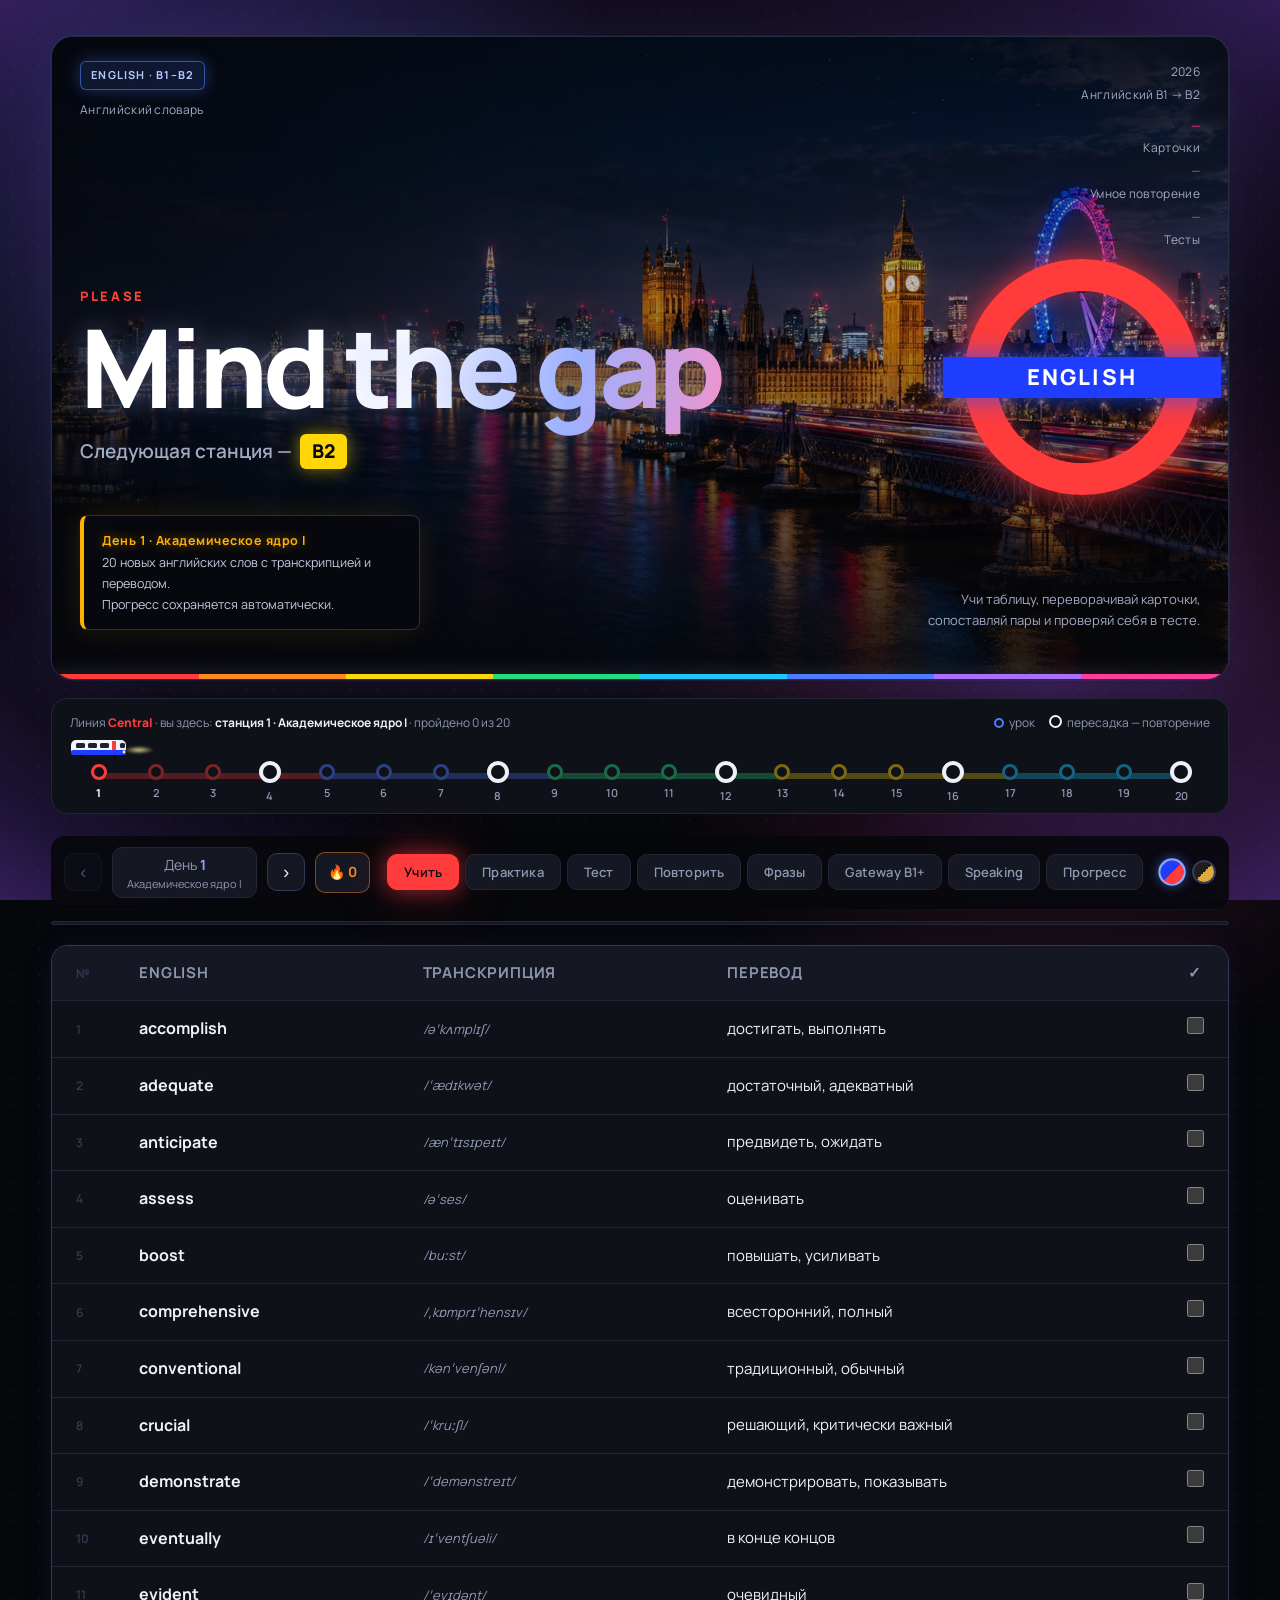
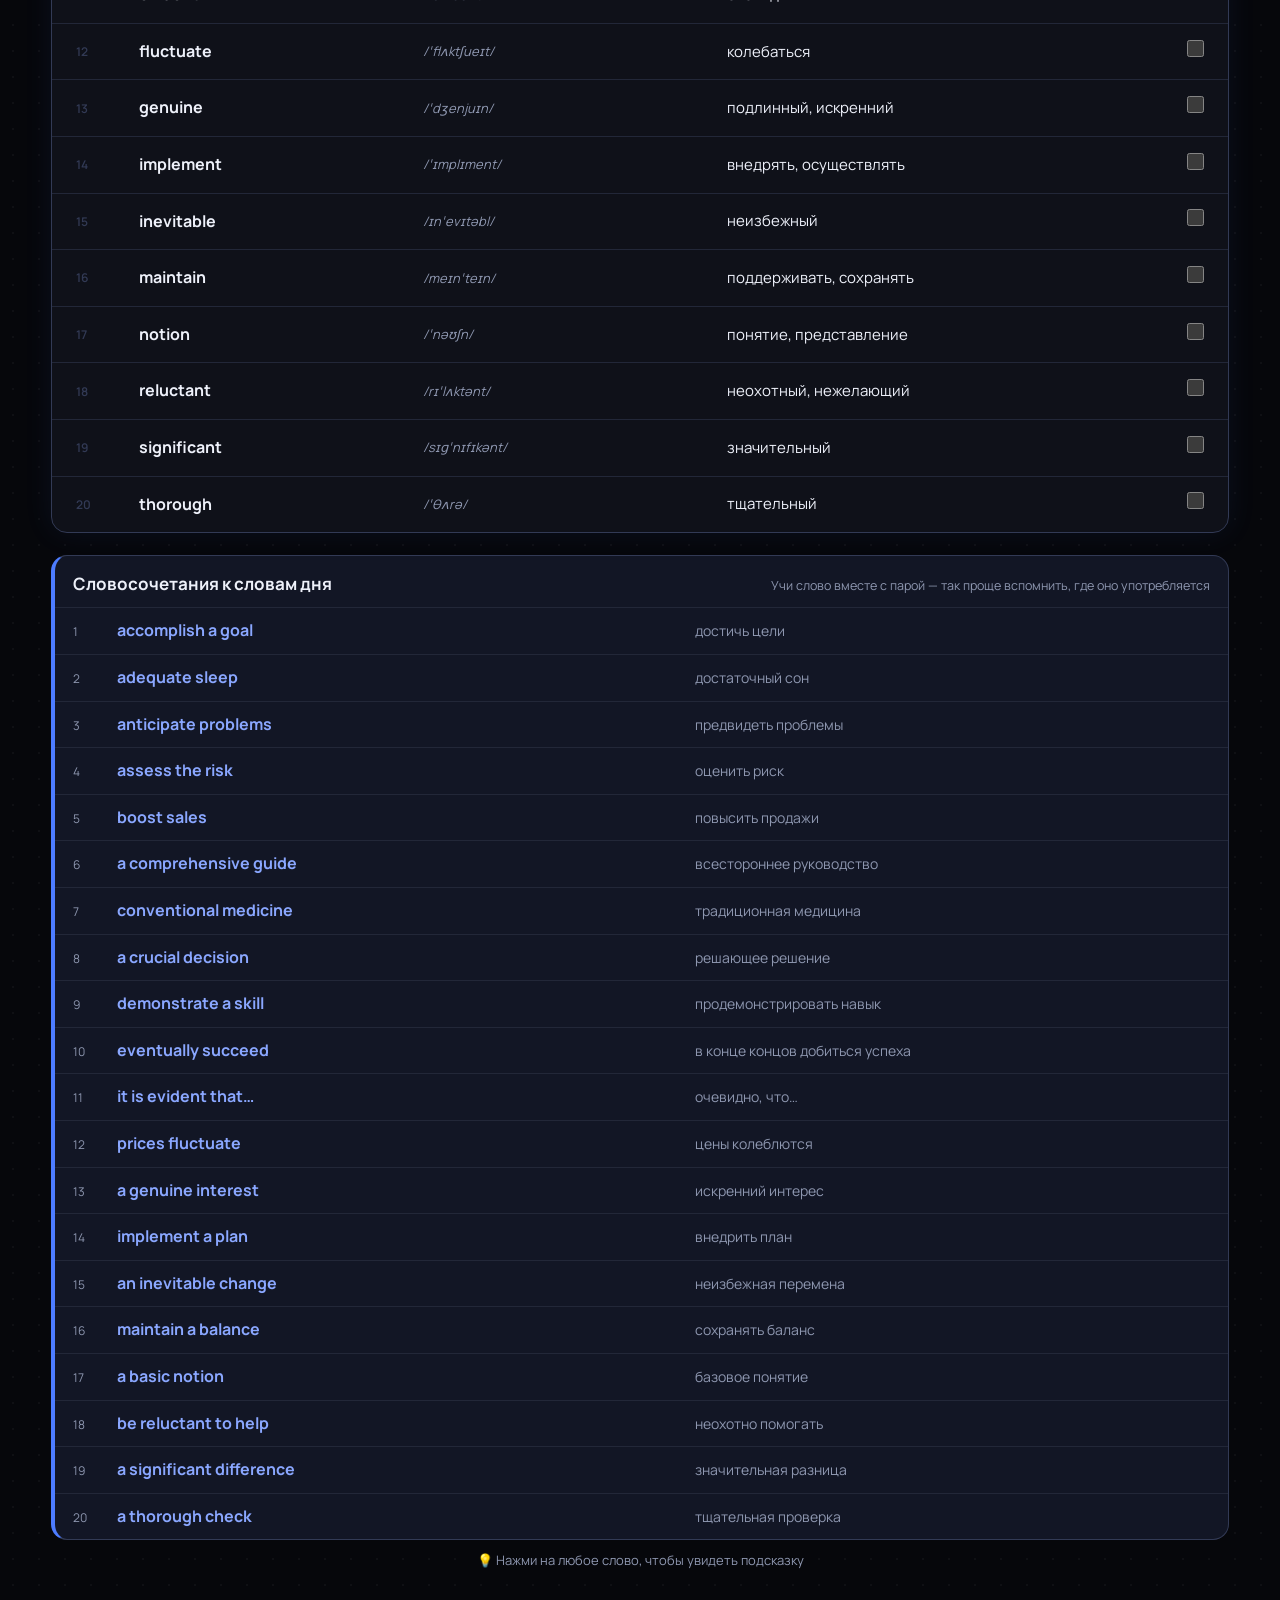
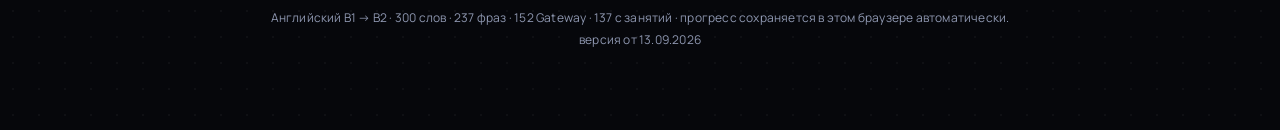
==== commit ab38a2e9: "Add Relationship Phrases to Gateway B1+" ====
--- a/index.html
+++ b/index.html
@@ -939,7 +939,7 @@
   <div class="pop-ru" id="popRu"></div>
 </div>
 
-<script id="speaking-data" type="application/json">{"topics":[{"cat":"TRAVELLING","ru":"Путешествия","items":[{"en":"the Great Wall of China","ipa":"/ðə ˌɡreɪt ˈwɔːl əv ˈtʃaɪnə/","ru":"Великая Китайская стена","note":"Так правильно. «The Great Chinese Wall» — калька с русского, носители так не говорят."},{"en":"I've been to China","ipa":"/aɪv ˈbiːn tə ˈtʃaɪnə/","ru":"Я был в Китае (и вернулся)"},{"en":"fatty food","ipa":"/ˈfæti fuːd/","ru":"жирная еда"},{"en":"heavy food","ipa":"/ˈhevi fuːd/","ru":"тяжёлая еда"},{"en":"Chinese cuisine","ipa":"/ˌtʃaɪˈniːz kwɪˈziːn/","ru":"китайская кухня"},{"en":"last year I went to Turkey twice","ipa":"/aɪ ˈwent tə ˈtɜːki twaɪs/","ru":"в прошлом году я дважды ездил в Турцию","note":"«I was to Turkey» — ошибка. Правильно: I went to Turkey / I was in Turkey."},{"en":"there's a great view over the sea","ipa":"/ə ˌɡreɪt ˈvjuː ˌəʊvə ðə ˈsiː/","ru":"оттуда прекрасный вид на море"},{"en":"mosque","ipa":"/mɒsk/","ru":"мечеть"},{"en":"traveller","ipa":"/ˈtrævələ/","ru":"путешественник"},{"en":"tourist","ipa":"/ˈtʊərɪst/","ru":"турист"},{"en":"plan in advance","ipa":"/ˌplæn ɪn ədˈvɑːns/","ru":"планировать заранее","note":"«Заранее» — это только in advance; всё выражение = «планировать заранее»."},{"en":"play it by ear","ipa":"/ˌpleɪ ɪt baɪ ˈɪə/","ru":"действовать по обстоятельствам, решать на ходу","note":"В конспекте перевод «плыть по течению» — это не то. Play it by ear = не планировать, решать на месте."},{"en":"go with the flow","ipa":"/ˌɡəʊ wɪð ðə ˈfləʊ/","ru":"плыть по течению, не сопротивляться"},{"en":"heavy rain","ipa":"/ˌhevi ˈreɪn/","ru":"сильный дождь"},{"en":"my plans went amiss","ipa":"/maɪ ˈplænz went əˈmɪs/","ru":"мои планы пошли не так"},{"en":"get over it","ipa":"/ˌɡet ˈəʊvər ɪt/","ru":"пережить, справиться с этим"},{"en":"stick to your plans","ipa":"/ˌstɪk tə jɔː ˈplænz/","ru":"придерживаться плана"},{"en":"advantages","ipa":"/ədˈvɑːntɪdʒɪz/","ru":"преимущества"},{"en":"sights","ipa":"/saɪts/","ru":"достопримечательности"},{"en":"go sightseeing","ipa":"/ˌɡəʊ ˈsaɪtsiːɪŋ/","ru":"осматривать достопримечательности","note":"В конспекте «осмотр их» — это глагольное выражение: go sightseeing."},{"en":"hop-on / hop-off bus","ipa":"/ˌhɒp ɒn ˌhɒp ˈɒf bʌs/","ru":"экскурсионный автобус со свободной посадкой и высадкой"},{"en":"double-decker","ipa":"/ˌdʌbl ˈdekə/","ru":"двухэтажный автобус"},{"en":"convenient","ipa":"/kənˈviːniənt/","ru":"удобный"},{"en":"get on well with","ipa":"/ˌɡet ɒn ˈwel wɪð/","ru":"хорошо ладить с"},{"en":"fall out","ipa":"/ˌfɔːl ˈaʊt/","ru":"поссориться, поругаться"},{"en":"spoil","ipa":"/spɔɪl/","ru":"испортить"},{"en":"identify","ipa":"/aɪˈdentɪfaɪ/","ru":"определить, распознать"},{"en":"talk to somebody","ipa":"/ˈtɔːk tə ˌsʌmbədi/","ru":"разговаривать с кем-то"},{"en":"free / independent","ipa":"/friː, ˌɪndɪˈpendənt/","ru":"свободный / самостоятельный"},{"en":"depend on","ipa":"/dɪˈpend ɒn/","ru":"зависеть от"},{"en":"theme park","ipa":"/ˈθiːm pɑːk/","ru":"парк аттракционов"},{"en":"scared to death","ipa":"/ˌskeəd tə ˈdeθ/","ru":"напуган до смерти"},{"en":"market","ipa":"/ˈmɑːkɪt/","ru":"рынок"},{"en":"locals","ipa":"/ˈləʊklz/","ru":"местные жители"},{"en":"blend in","ipa":"/ˌblend ˈɪn/","ru":"слиться с местными, не выделяться"},{"en":"bring back memories","ipa":"/ˌbrɪŋ bæk ˈmeməriz/","ru":"навевать воспоминания","note":"Обычно говорят bring back memories, а не просто bring memories."},{"en":"remind of a place","ipa":"/rɪˈmaɪnd əv ə ˈpleɪs/","ru":"напоминать о месте"}]},{"cat":"FILMS AND SERIES","ru":"Фильмы и сериалы","items":[{"en":"a series","ipa":"/ˈsɪəriːz/","ru":"сериал (форма не меняется: one series — two series)","note":"Внимание: series = сериал целиком, а не «серия»."},{"en":"an episode","ipa":"/ən ˈepɪsəʊd/","ru":"серия, эпизод","note":"Русская «серия» по-английски episode. Частая ошибка — сказать series."},{"en":"genre","ipa":"/ˈʒɒnrə/","ru":"жанр"},{"en":"thriller","ipa":"/ˈθrɪlə/","ru":"триллер","note":"В конспекте «боевик» — это неверно. Боевик = action film."},{"en":"action film","ipa":"/ˈækʃn fɪlm/","ru":"боевик"},{"en":"plot","ipa":"/plɒt/","ru":"сюжет"},{"en":"suspense","ipa":"/səˈspens/","ru":"напряжённое ожидание, саспенс","note":"Не просто «ожидание» — именно тревожное напряжение перед развязкой."},{"en":"light-hearted","ipa":"/ˌlaɪt ˈhɑːtɪd/","ru":"лёгкий, беззаботный"},{"en":"intense","ipa":"/ɪnˈtens/","ru":"напряжённый"},{"en":"energise","ipa":"/ˈenədʒaɪz/","ru":"заряжать энергией"},{"en":"cheer up","ipa":"/ˌtʃɪər ˈʌp/","ru":"взбодриться, поднять настроение"},{"en":"lift your spirits","ipa":"/ˌlɪft jɔː ˈspɪrɪts/","ru":"поднимать настроение"},{"en":"feel low / feel blue","ipa":"/ˌfiːl ˈləʊ, ˌfiːl ˈbluː/","ru":"грустить, хандрить"},{"en":"documentary","ipa":"/ˌdɒkjuˈmentri/","ru":"документальный фильм"},{"en":"all-time favourite","ipa":"/ˌɔːl taɪm ˈfeɪvərɪt/","ru":"любимый на все времена"},{"en":"cast","ipa":"/kɑːst/","ru":"актёрский состав"},{"en":"screenwriting","ipa":"/ˈskriːnraɪtɪŋ/","ru":"написание сценария (процесс)","note":"Сам сценарий как текст — script или screenplay."},{"en":"script / screenplay","ipa":"/skrɪpt, ˈskriːnpleɪ/","ru":"сценарий"},{"en":"set / scenery","ipa":"/set, ˈsiːnəri/","ru":"декорации","note":"Decoration — это украшение (например, ёлочное). В кино декорации = set."},{"en":"special effects","ipa":"/ˌspeʃl ɪˈfekts/","ru":"спецэффекты"},{"en":"director","ipa":"/dəˈrektə/","ru":"режиссёр"},{"en":"cameraman","ipa":"/ˈkæmrəmæn/","ru":"оператор"},{"en":"binge-watch","ipa":"/ˈbɪndʒ wɒtʃ/","ru":"смотреть запоем"},{"en":"binge-watcher","ipa":"/ˈbɪndʒ wɒtʃə/","ru":"тот, кто смотрит сериалы запоем"},{"en":"streaming platform","ipa":"/ˈstriːmɪŋ ˌplætfɔːm/","ru":"стриминговая платформа"},{"en":"go in blind","ipa":"/ˌɡəʊ ɪn ˈblaɪnd/","ru":"идти вслепую, без подготовки","note":"«In blind» отдельно не употребляется — нужен глагол: go in blind."},{"en":"character","ipa":"/ˈkærəktə/","ru":"персонаж"},{"en":"intelligent","ipa":"/ɪnˈtelɪdʒənt/","ru":"умный, сообразительный"},{"en":"confident","ipa":"/ˈkɒnfɪdənt/","ru":"уверенный в себе"},{"en":"fit","ipa":"/fɪt/","ru":"в хорошей физической форме"},{"en":"muscular","ipa":"/ˈmʌskjələ/","ru":"мускулистый"},{"en":"it resonates with me","ipa":"/ɪt ˈrezəneɪts wɪð miː/","ru":"это находит во мне отклик","note":"Конструкция: resonate WITH somebody."}]},{"cat":"FUTURE CAREER","ru":"Будущая карьера","items":[{"en":"certain","ipa":"/ˈsɜːtn/","ru":"уверенный, определившийся"},{"en":"physicist","ipa":"/ˈfɪzɪsɪst/","ru":"физик"},{"en":"earn well","ipa":"/ˌɜːn ˈwel/","ru":"хорошо зарабатывать"},{"en":"responsibility","ipa":"/rɪˌspɒnsəˈbɪləti/","ru":"ответственность"},{"en":"go bankrupt","ipa":"/ˌɡəʊ ˈbæŋkrʌpt/","ru":"обанкротиться"},{"en":"follow your passion","ipa":"/ˌfɒləʊ jɔː ˈpæʃn/","ru":"следовать за своим призванием"},{"en":"career path","ipa":"/kəˈrɪə pɑːθ/","ru":"карьерный путь"},{"en":"achieve","ipa":"/əˈtʃiːv/","ru":"достигать"},{"en":"set goals","ipa":"/ˌset ˈɡəʊlz/","ru":"ставить цели"},{"en":"move forward","ipa":"/ˌmuːv ˈfɔːwəd/","ru":"двигаться вперёд"},{"en":"communication skills","ipa":"/kəˌmjuːnɪˈkeɪʃn skɪlz/","ru":"навыки общения"},{"en":"emotional intelligence","ipa":"/ɪˌməʊʃənl ɪnˈtelɪdʒəns/","ru":"эмоциональный интеллект"},{"en":"employee","ipa":"/ɪmˈplɔɪiː/","ru":"сотрудник, работник"},{"en":"inspiring","ipa":"/ɪnˈspaɪərɪŋ/","ru":"вдохновляющий"},{"en":"bachelor's degree","ipa":"/ˈbætʃələz dɪˌɡriː/","ru":"степень бакалавра, бакалавриат"},{"en":"master's degree","ipa":"/ˈmɑːstəz dɪˌɡriː/","ru":"степень магистра, магистратура"},{"en":"obligatory","ipa":"/əˈblɪɡətri/","ru":"обязательный"},{"en":"negotiate","ipa":"/nɪˈɡəʊʃieɪt/","ru":"вести переговоры, договариваться"},{"en":"be good with numbers","ipa":"/bi ˌɡʊd wɪð ˈnʌmbəz/","ru":"хорошо обращаться с числами"},{"en":"figures","ipa":"/ˈfɪɡəz/","ru":"цифры, показатели"},{"en":"calculations","ipa":"/ˌkælkjuˈleɪʃnz/","ru":"расчёты"},{"en":"hands-on experience","ipa":"/ˌhændz ɒn ɪkˈspɪəriəns/","ru":"практический опыт"},{"en":"job satisfaction","ipa":"/ˈdʒɒb ˌsætɪsfækʃn/","ru":"удовлетворённость работой"},{"en":"salary","ipa":"/ˈsæləri/","ru":"зарплата"},{"en":"gain experience","ipa":"/ˌɡeɪn ɪkˈspɪəriəns/","ru":"набираться опыта"},{"en":"burnout","ipa":"/ˈbɜːnaʊt/","ru":"выгорание"},{"en":"rest","ipa":"/rest/","ru":"отдыхать"},{"en":"recover / recharge","ipa":"/rɪˈkʌvə, ˌriːˈtʃɑːdʒ/","ru":"восстанавливаться (о человеке)","note":"Restore — «восстанавливать что-то» (здание, файл). О себе говорят recover или recharge."},{"en":"challenge","ipa":"/ˈtʃælɪndʒ/","ru":"сложная задача, вызов"},{"en":"face","ipa":"/feɪs/","ru":"столкнуться с, встретить лицом к лицу"},{"en":"blend in with the team","ipa":"/ˌblend ɪn wɪð ðə ˈtiːm/","ru":"вписаться в коллектив"},{"en":"lack of experience","ipa":"/ˌlæk əv ɪkˈspɪəriəns/","ru":"нехватка опыта"},{"en":"career expectations","ipa":"/kəˈrɪər ˌekspekˈteɪʃnz/","ru":"карьерные ожидания"},{"en":"newbie","ipa":"/ˈnjuːbi/","ru":"новичок","note":"Пишется newbie, а не newby."},{"en":"part-time","ipa":"/ˌpɑːt ˈtaɪm/","ru":"частичная занятость"},{"en":"precious experience","ipa":"/ˌpreʃəs ɪkˈspɪəriəns/","ru":"ценный опыт"},{"en":"advantage over your peers","ipa":"/ədˌvɑːntɪdʒ ˌəʊvə jɔː ˈpɪəz/","ru":"преимущество перед сверстниками"},{"en":"work for","ipa":"/ˈwɜːk fɔː/","ru":"работать на (кого-то)"}]},{"cat":"FOOD","ru":"Еда","items":[{"en":"time-consuming","ipa":"/ˈtaɪm kənˌsjuːmɪŋ/","ru":"отнимающий много времени"},{"en":"a waste of time","ipa":"/ə ˈweɪst əv ˈtaɪm/","ru":"пустая трата времени","note":"Обычно с артиклем: it's a waste of time."},{"en":"deliver","ipa":"/dɪˈlɪvə/","ru":"доставлять"},{"en":"variety","ipa":"/vəˈraɪəti/","ru":"разнообразие","note":"Конструкция: a variety of food — разнообразная еда. Прилагательное — various."},{"en":"add","ipa":"/æd/","ru":"добавлять"},{"en":"eat in","ipa":"/ˌiːt ˈɪn/","ru":"есть дома, готовить дома"},{"en":"eat out","ipa":"/ˌiːt ˈaʊt/","ru":"есть вне дома, ходить в кафе или ресторан"},{"en":"order","ipa":"/ˈɔːdə/","ru":"заказывать"},{"en":"serve","ipa":"/sɜːv/","ru":"подавать (еду)"},{"en":"healthy diet","ipa":"/ˌhelθi ˈdaɪət/","ru":"здоровое питание, здоровый рацион"},{"en":"additives","ipa":"/ˈædɪtɪvz/","ru":"пищевые добавки"},{"en":"treat somebody","ipa":"/ˈtriːt ˈsʌmbədi/","ru":"угостить, побаловать кого-то","note":"«Порадовать» — неточно. Конструкции: treat somebody to something (угостить чем-то), treat yourself (побаловать себя). Существительное a treat — лакомство, приятность."},{"en":"lift one's spirits","ipa":"/ˌlɪft wʌnz ˈspɪrɪts/","ru":"поднять настроение"},{"en":"junk food","ipa":"/ˈdʒʌŋk fuːd/","ru":"вредная еда, фастфуд"},{"en":"go on a diet","ipa":"/ˌɡəʊ ɒn ə ˈdaɪət/","ru":"сесть на диету"},{"en":"lose weight","ipa":"/ˌluːz ˈweɪt/","ru":"худеть, сбрасывать вес","note":"В конспекте losing weight — это форма с -ing. Базовая форма для заучивания: lose weight."},{"en":"cuisine","ipa":"/kwɪˈziːn/","ru":"кухня (кулинарная традиция страны)","note":"Кухня как комната — kitchen. Cuisine — только про стиль готовки: French cuisine."},{"en":"eating habits","ipa":"/ˈiːtɪŋ ˌhæbɪts/","ru":"пищевые привычки"},{"en":"producers","ipa":"/prəˈdjuːsəz/","ru":"производители","note":"Здесь множественное число. Один производитель — a producer."},{"en":"health-conscious","ipa":"/ˈhelθ ˌkɒnʃəs/","ru":"заботящийся о здоровье, следящий за здоровьем","note":"«Сознательные относительно здоровья» — калька. По-русски: следящий за здоровьем."},{"en":"watch what you eat","ipa":"/ˌwɒtʃ wɒt juː ˈiːt/","ru":"следить за тем, что ешь"},{"en":"follow a trend","ipa":"/ˌfɒləʊ ə ˈtrend/","ru":"следовать тренду","note":"Нужен артикль: follow a trend / following a trend. «Following trend» — ошибка."},{"en":"local cuisine","ipa":"/ˌləʊkl kwɪˈziːn/","ru":"местная кухня"},{"en":"canteen","ipa":"/kænˈtiːn/","ru":"столовая (на работе, в школе)"},{"en":"fine dining","ipa":"/ˌfaɪn ˈdaɪnɪŋ/","ru":"высокая кухня, дорогие рестораны с изысканной подачей"},{"en":"dish","ipa":"/dɪʃ/","ru":"блюдо"},{"en":"comfort food","ipa":"/ˈkʌmfət fuːd/","ru":"еда, которая успокаивает и утешает","note":"Не «еда, которую можно есть постоянно». Это простая еда из детства, к которой тянет, когда грустно или устал: мамин суп, картошка, макароны с сыром."},{"en":"sweets","ipa":"/swiːts/","ru":"сладости","note":"Sweet — прилагательное «сладкий». Сладости как еда: sweets (брит.) или candy (амер.)."},{"en":"eating disorders","ipa":"/ˈiːtɪŋ dɪsˌɔːdəz/","ru":"расстройства пищевого поведения","note":"Правильный термин — eating disorders. «Food disorders» носители не говорят."},{"en":"put on weight / gain weight","ipa":"/ˌpʊt ɒn ˈweɪt, ˌɡeɪn ˈweɪt/","ru":"набрать вес"}]},{"group":"Gateway B1+","cat":"BUILDING YOUR CONFIDENCE","ru":"Уверенность в себе","items":[{"en":"self-esteem","ipa":"/ˌself ɪˈstiːm/","ru":"самооценка","note":"Key concepts от репетитора, 25 Oct. My self-esteem is quite high because I have a good opinion of myself."},{"en":"objective / goal","ipa":"/əbˈdʒektɪv/, /ɡəʊl/","ru":"цель","note":"Key concepts от репетитора, 25 Oct. My objective is to pass all my exams with a high mark."},{"en":"proud (of)","ipa":"/praʊd/","ru":"гордый (чем-то)","note":"Key concepts от репетитора, 25 Oct. I was very proud of my school results last year."},{"en":"achievement","ipa":"/əˈtʃiːvmənt/","ru":"достижение","note":"Key concepts от репетитора, 25 Oct. Getting 10 out of 10 in every subject is a great achievement."},{"en":"confident","ipa":"/ˈkɒnfɪdənt/","ru":"уверенный в себе","note":"Из текста: Be confident in your own opinions, ideas and feelings."},{"en":"courage","ipa":"/ˈkʌrɪdʒ/","ru":"смелость"},{"en":"reduce stress","ipa":"/rɪˌdjuːs ˈstres/","ru":"снизить стресс","note":"Из текста: Exercise helps to reduce stress and to be healthier and happier."},{"en":"express (feelings)","ipa":"/ɪkˈspres/","ru":"выражать (чувства)"},{"en":"put pressure on someone","ipa":"/pʊt ˈpreʃə ɒn ˈsʌmwʌn/","ru":"давить на кого-то","note":"Из текста: Your friends may put pressure on you to agree."},{"en":"contribution","ipa":"/ˌkɒntrɪˈbjuːʃn/","ru":"вклад","note":"Из текста: Make a contribution."},{"en":"give someone a hand","ipa":"/ɡɪv ˈsʌmwʌn ə ˈhænd/","ru":"помочь кому-то","note":"Из текста: Give your parents a hand at home."},{"en":"be afraid of","ipa":"/bi əˈfreɪd əv/","ru":"бояться"},{"en":"raise","ipa":"/reɪz/","ru":"повышать, поднимать","note":"Из домашки (speech): teenagers can raise their self-esteem. Нужен предмет после глагола; rise без предмета: your self-esteem begins to rise."}]},{"group":"Gateway B1+","cat":"STATES AND ACTIONS","ru":"Глаголы состояния и действия","items":[{"en":"seem","ipa":"/siːm/","ru":"казаться","note":"Gateway B1+, States and Actions. Глагол состояния (of the senses), в Continuous не ставится. She seems happy today."},{"en":"sound","ipa":"/saʊnd/","ru":"звучать","note":"Gateway B1+, States and Actions. Глагол состояния (of the senses). That sounds like a great plan."},{"en":"stative verb","ipa":"/ˈsteɪtɪv vɜːb/","ru":"глагол состояния","note":"Gateway B1+, States and Actions. Описывает состояние, обычно без Continuous. I know the answer (не I'm knowing)."},{"en":"action verb","ipa":"/ˈækʃn vɜːb/","ru":"глагол действия","note":"Gateway B1+, States and Actions. Описывает действие, можно ставить в Continuous. I'm reading a book now."}]},{"group":"Gateway B1+","cat":"HABITS AND GOALS","ru":"Привычки и цели","items":[{"en":"self-confidence","ipa":"/ˌself ˈkɒnfɪdəns/","ru":"уверенность в себе","note":"Gateway B1+, Speaking and Vocabulary."},{"en":"adventurous","ipa":"/ədˈventʃərəs/","ru":"любящий приключения","note":"Gateway B1+, Speaking and Vocabulary."},{"en":"hobby","ipa":"/ˈhɒbi/","ru":"хобби"},{"en":"take up (a hobby)","ipa":"/teɪk ˈʌp/","ru":"начать заниматься (хобби)","note":"Is there a hobby you would like to take up?"},{"en":"a computer nerd","ipa":"/ə kəmˈpjuːtə nɜːd/","ru":"компьютерный «ботаник»"},{"en":"a computer scientist","ipa":"/ə kəmˈpjuːtə ˈsaɪəntɪst/","ru":"специалист по информатике"},{"en":"be / feel stuck","ipa":"/ˌbiː ˈstʌk, ˌfiːl ˈstʌk/","ru":"чувствовать, что застрял","note":"Gateway B1+, Unit 1, Useful vocabulary. I feel stuck at work and need a change."},{"en":"be / feel in a rut","ipa":"/ˌbiː ɪn ə ˈrʌt, ˌfiːl ɪn ə ˈrʌt/","ru":"быть в рутине, «в колее»","note":"Gateway B1+, Unit 1, Useful vocabulary. I'm in a rut: every day is exactly the same."},{"en":"follow in sb's footsteps","ipa":"/ˌfɒləʊ ɪn ˌsʌmbədiz ˈfʊtsteps/","ru":"пойти по чьим-то стопам","note":"Gateway B1+, Unit 1, Useful vocabulary. I want to follow in my father's footsteps and become a doctor."},{"en":"add a new habit","ipa":"/æd ə ˌnjuː ˈhæbɪt/","ru":"добавить новую привычку","note":"Gateway B1+, Unit 1, Useful vocabulary. I want to add a habit of planning my day."},{"en":"subtract a habit","ipa":"/səbˌtrækt ə ˈhæbɪt/","ru":"избавиться от привычки","note":"Gateway B1+, Unit 1, Useful vocabulary. I'd like to subtract the habit of checking my phone in bed."},{"en":"fly by (day, time)","ipa":"/ˌflaɪ ˈbaɪ/","ru":"пролетать (о времени)","note":"Gateway B1+, Unit 1, Useful vocabulary. The summer just flew by."},{"en":"memorable","ipa":"/ˈmemərəbl/","ru":"запоминающийся","note":"Gateway B1+, Unit 1, Useful vocabulary. It was a truly memorable holiday."},{"en":"want sth badly","ipa":"/ˌwɒnt ˈsʌmθɪŋ ˈbædli/","ru":"очень сильно хотеть что-то","note":"Gateway B1+, Unit 1, Useful vocabulary. I want this job badly."},{"en":"do sth from scratch","ipa":"/ˌduː ˈsʌmθɪŋ frəm ˈskrætʃ/","ru":"делать с нуля","note":"Gateway B1+, Unit 1, Useful vocabulary. She built her website from scratch."},{"en":"make sustainable changes","ipa":"/ˌmeɪk səˌsteɪnəbl ˈtʃeɪndʒɪz/","ru":"вносить устойчивые изменения","note":"Gateway B1+, Unit 1, Useful vocabulary. Small steps help you make sustainable changes."},{"en":"give sth a shot (Give it a shot!)","ipa":"/ˌɡɪv ˈsʌmθɪŋ ə ˈʃɒt/","ru":"попробовать, дать чему-то шанс","note":"Gateway B1+, Unit 1, Useful vocabulary. I've never tried climbing, but I'll give it a shot!"}]},{"group":"Gateway B1+","cat":"CHARACTER AND BEHAVIOUR","ru":"Характер и поведение","items":[{"en":"nasty","ipa":"/ˈnɑːsti/","ru":"неприятный, противный, злой","note":"Gateway B1+."},{"en":"mate","ipa":"/meɪt/","ru":"приятель, друг","note":"Gateway B1+."},{"en":"says nasty things about you","ipa":"/sez ˈnɑːsti θɪŋz əˈbaʊt juː/","ru":"говорит о тебе гадости","note":"Gateway B1+, выражение из задания."},{"en":"behaves like a child","ipa":"/bɪˈheɪvz laɪk ə ˈtʃaɪld/","ru":"ведёт себя как ребёнок","note":"Gateway B1+, выражение из задания."},{"en":"capable of doing something","ipa":"/ˈkeɪpəbl əv ˈduːɪŋ ˈsʌmθɪŋ/","ru":"способный что-либо сделать","note":"Gateway B1+, выражение из задания."}]},{"group":"Gateway B1+","cat":"PLANS AND ARRANGEMENTS","ru":"Планы и договорённости","items":[{"en":"refer to","ipa":"/rɪˈfɜː(r) tə/","ru":"относиться к; обозначать","note":"Gateway B1+. The verb refers to the future. — Глагол относится к будущему."},{"en":"forward","ipa":"/ˈfɔːwəd/","ru":"вперёд","note":"Gateway B1+. Move forward. — Двигайся вперёд."},{"en":"look forward to something","ipa":"/ˌlʊk ˈfɔːwəd tə ˈsʌmθɪŋ/","ru":"ждать чего-то с нетерпением","note":"Gateway B1+. I'm really looking forward to it. — Я очень этого жду."},{"en":"find out","ipa":"/ˌfaɪnd ˈaʊt/","ru":"выяснить, узнать","note":"Gateway B1+. I'm finding out about Rio. — Я узнаю информацию о Рио."},{"en":"arrangements","ipa":"/əˈreɪndʒmənts/","ru":"договорённости; приготовления","note":"Gateway B1+. We've made all the arrangements. — Мы всё организовали."},{"en":"have booked","ipa":"/həv ˈbʊkt/","ru":"уже забронировали","note":"Gateway B1+. They have booked a tennis court. — Они забронировали теннисный корт."},{"en":"stick (about changes and habits)","ipa":"/stɪk/","ru":"закрепляться, сохраняться надолго","note":"Gateway B1+. Small changes are more likely to stick. — Небольшие изменения чаще закрепляются."},{"en":"small, sustainable changes","ipa":"/smɔːl səˈsteɪnəbl ˈtʃeɪndʒɪz/","ru":"небольшие изменения, которые можно поддерживать долго","note":"Gateway B1+. Make small, sustainable changes. — Вноси небольшие изменения, которых сможешь придерживаться."}]},{"group":"Gateway B1+","cat":"NEWS AND EVENTS","ru":"Новости и события","items":[{"en":"newsreader","ipa":"/ˈnjuːzriːdə(r)/","ru":"ведущий новостей, диктор","note":"Gateway B1+. The newsreader is in the studio. — Ведущий новостей находится в студии."},{"en":"spot","ipa":"/spɒt/","ru":"место, точка; также пятно","note":"Gateway B1+. This is a good spot. — Это хорошее место."},{"en":"on the spot","ipa":"/ɒn ðə ˈspɒt/","ru":"на месте, на месте событий","note":"Gateway B1+. Reporters are on the spot. — Корреспонденты находятся на месте событий."},{"en":"nearly","ipa":"/ˈnɪəli/","ru":"почти","note":"Gateway B1+. She's nearly there. — Она почти у цели."},{"en":"tax / taxes","ipa":"/tæks/, /ˈtæksɪz/","ru":"налог / налоги","note":"Gateway B1+. Taxes are going up. — Налоги повышаются."},{"en":"riot","ipa":"/ˈraɪət/","ru":"бунт, массовые беспорядки","note":"Gateway B1+. The riot isn't over yet. — Беспорядки ещё не закончились."},{"en":"world trade","ipa":"/ˌwɜːld ˈtreɪd/","ru":"мировая торговля","note":"Gateway B1+. Talks on world trade. — Переговоры о мировой торговле."},{"en":"talks","ipa":"/tɔːks/","ru":"переговоры","note":"Gateway B1+. The talks begin tomorrow. — Переговоры начинаются завтра."},{"en":"at noon","ipa":"/ət ˈnuːn/","ru":"в полдень, в 12 часов дня","note":"Gateway B1+. The ceremony starts at noon. — Церемония начинается в полдень."},{"en":"take off","ipa":"/ˌteɪk ˈɒf/","ru":"взлетать","note":"Gateway B1+. The plane is about to take off. — Самолёт вот-вот взлетит."}]},{"cat":"IDIOMS","ru":"Идиомы","group":"Gateway B1+","items":[{"en":"like a fish out of water","ipa":"/ˌlaɪk ə ˌfɪʃ aʊt əv ˈwɔːtə(r)/","ru":"не в своей тарелке, чувствовать себя не на месте","note":"Gateway B1+, олимпиадное задание (idioms). At the formal party in jeans, I felt like a fish out of water."},{"en":"jazz sth up","ipa":"/ˌdʒæz ˈsʌmθɪŋ ˈʌp/","ru":"оживить, сделать ярче","note":"Gateway B1+, олимпиадное задание (idioms). Let's jazz up the presentation with some photos."},{"en":"in the blink of an eye","ipa":"/ɪn ðə ˌblɪŋk əv ən ˈaɪ/","ru":"в мгновение ока, очень быстро","note":"Gateway B1+, олимпиадное задание (idioms). The bus was gone in the blink of an eye."},{"en":"teething problems","ipa":"/ˈtiːðɪŋ ˌprɒbləmz/","ru":"«детские болезни», трудности на начальном этапе","note":"Gateway B1+, олимпиадное задание (idioms). Every new restaurant has teething problems in its first month."},{"en":"a tall order","ipa":"/ə ˌtɔːl ˈɔːdə(r)/","ru":"трудная задача, слишком большая просьба","note":"Gateway B1+, олимпиадное задание (idioms). Winning the league in his first season would be a tall order."},{"en":"like shooting fish in a barrel","ipa":"/ˌlaɪk ˌʃuːtɪŋ ˈfɪʃ ɪn ə ˈbærəl/","ru":"проще простого","note":"Gateway B1+, олимпиадное задание (idioms). For her, the quiz was like shooting fish in a barrel."},{"en":"a shoulder to cry on","ipa":"/ə ˌʃəʊldə tə ˈkraɪ ɒn/","ru":"тот, кто выслушает и утешит","note":"Gateway B1+, олимпиадное задание (idioms). Everyone needs a friend who can be a shoulder to cry on."},{"en":"like a broken record","ipa":"/ˌlaɪk ə ˌbrəʊkən ˈrekɔːd/","ru":"твердить одно и то же, как заезженная пластинка","note":"Gateway B1+, олимпиадное задание (idioms). Sorry to sound like a broken record, but please tidy your room."}]},{"cat":"NEGATIVE PREFIXES","ru":"Отрицательные приставки","group":"Gateway B1+","items":[{"en":"believable — unbelievable","ipa":"/bɪˈliːvəbl/, /ˌʌnbɪˈliːvəbl/","ru":"правдоподобный, такой, которому можно поверить — невероятный, неправдоподобный","note":"Gateway B1+, negative prefixes."},{"en":"valid — invalid","ipa":"/ˈvælɪd/, /ɪnˈvælɪd/","ru":"действительный — недействительный","note":"Gateway B1+, negative prefixes. The tickets are invalid, you haven't clipped them. В ДЗ была опечатка: invvalid."},{"en":"advantage — disadvantage","ipa":"/ədˈvɑːntɪdʒ/, /ˌdɪsədˈvɑːntɪdʒ/","ru":"преимущество — недостаток","note":"Gateway B1+, negative prefixes. The cost of commuting to work is the only disadvantage for me."},{"en":"satisfied — dissatisfied","ipa":"/ˈsætɪsfaɪd/, /dɪsˈsætɪsfaɪd/","ru":"довольный — недовольный","note":"Gateway B1+, negative prefixes. If your customer is dissatisfied, they won't do repeat business with you. В ДЗ была опечатка: unsatisfield. Стандарт: dissatisfied."},{"en":"reliable — unreliable","ipa":"/rɪˈlaɪəbl/, /ˌʌnrɪˈlaɪəbl/","ru":"надёжный — ненадёжный","note":"Gateway B1+, negative prefixes. Our supplier has proven to be unreliable, we need to find a new one."},{"en":"employed — unemployed","ipa":"/ɪmˈplɔɪd/, /ˌʌnɪmˈplɔɪd/","ru":"трудоустроенный — безработный","note":"Gateway B1+, negative prefixes. Are there many unemployed people in your country?"},{"en":"mortal — immortal","ipa":"/ˈmɔːtl/, /ɪˈmɔːtl/","ru":"смертный — бессмертный","note":"Gateway B1+, negative prefixes. Fairy tale characters are often depicted as immortal."},{"en":"familiar — unfamiliar","ipa":"/fəˈmɪliə(r)/, /ˌʌnfəˈmɪliə(r)/","ru":"знакомый — незнакомый","note":"Gateway B1+, negative prefixes. I'm unfamiliar with this system. В ДЗ была опечатка: unfamilliar."},{"en":"curable — incurable","ipa":"/ˈkjʊərəbl/, /ɪnˈkjʊərəbl/","ru":"излечимый — неизлечимый","note":"Gateway B1+, negative prefixes. This is a rare and incurable disease."},{"en":"relevant — irrelevant","ipa":"/ˈreləvənt/, /ɪˈreləvənt/","ru":"относящийся к делу или теме, уместный — не относящийся к делу, неуместный","note":"Gateway B1+, negative prefixes. В ДЗ было unrelevant."},{"en":"behaves — misbehaves","ipa":"/bɪˈheɪvz/, /ˌmɪsbɪˈheɪvz/","ru":"ведёт себя — плохо себя ведёт","note":"Gateway B1+, negative prefixes. Jeremy often misbehaves to get people's attention. В ДЗ было unbehaves. Для глагола нужен mis-."},{"en":"fortunately — unfortunately","ipa":"/ˈfɔːtʃənətli/, /ʌnˈfɔːtʃənətli/","ru":"к счастью — к сожалению","note":"Gateway B1+, negative prefixes. Unfortunately, it was impossible to talk her out of doing that."},{"en":"interpret — misinterpret","ipa":"/ɪnˈtɜːprɪt/, /ˌmɪsɪnˈtɜːprɪt/","ru":"истолковывать — неверно истолковать","note":"Gateway B1+, negative prefixes. Don't misinterpret things you are unwilling to admit! В ДЗ было uninterpret. Для глагола нужен mis-."},{"en":"willing — unwilling","ipa":"/ˈwɪlɪŋ/, /ʌnˈwɪlɪŋ/","ru":"готовый, согласный — не желающий, не готовый","note":"Gateway B1+, negative prefixes. Don't misinterpret things you are unwilling to admit!"},{"en":"secure — insecure","ipa":"/sɪˈkjʊə(r)/, /ˌɪnsɪˈkjʊə(r)/","ru":"чувствующий себя в безопасности, уверенный — неуверенный в себе, небезопасный","note":"Gateway B1+, negative prefixes. I don't think he feels safe, he seems very insecure."},{"en":"conscious — unconscious","ipa":"/ˈkɒnʃəs/, /ʌnˈkɒnʃəs/","ru":"в сознании — без сознания","note":"Gateway B1+, negative prefixes. When the ambulance arrived, the man was unconscious."},{"en":"governmental — non-governmental","ipa":"/ˌɡʌvnˈmentl/, /ˌnɒn ɡʌvnˈmentl/","ru":"правительственный — неправительственный","note":"Gateway B1+, negative prefixes. They are known as the first non-governmental television company in our country. В ДЗ было ungovermetal. Нужен non- и дефис."},{"en":"literate — illiterate","ipa":"/ˈlɪtərət/, /ɪˈlɪtərət/","ru":"грамотный — неграмотный","note":"Gateway B1+, negative prefixes. There are still so many illiterate people nowadays."},{"en":"appear — disappear","ipa":"/əˈpɪə(r)/, /ˌdɪsəˈpɪə(r)/","ru":"казаться; появляться — исчезать, пропадать","note":"Gateway B1+, negative prefixes, States and Actions. В значении «казаться» глагол состояния: He appears to be tired. В значении «появляться» глагол действия. Justin disappeared without saying a word to his friends."},{"en":"profit — non-profit","ipa":"/ˈprɒfɪt/, /ˌnɒn ˈprɒfɪt/","ru":"прибыль — некоммерческий","note":"Gateway B1+, negative prefixes. We are a small non-profit organization."},{"en":"obedient — disobedient","ipa":"/əˈbiːdiənt/, /ˌdɪsəˈbiːdiənt/","ru":"послушный — непослушный","note":"Gateway B1+, negative prefixes. Their kids are so impolite and disobedient. В ДЗ было unobedient. Нужен dis-."},{"en":"able — unable","ipa":"/ˈeɪbl/, /ʌnˈeɪbl/","ru":"способный, могущий — неспособный, не могущий","note":"Gateway B1+, negative prefixes. We were unable to cope with so much work."},{"en":"mature — immature","ipa":"/məˈtʃʊə(r)/, /ˌɪməˈtʃʊə(r)/","ru":"зрелый, взрослый — незрелый, ребячливый","note":"Gateway B1+, negative prefixes."},{"en":"honest — dishonest","ipa":"/ˈɒnɪst/, /dɪsˈɒnɪst/","ru":"честный — нечестный","note":"Gateway B1+, negative prefixes."},{"en":"rational — irrational","ipa":"/ˈræʃnəl/, /ɪˈræʃnəl/","ru":"рациональный, разумный — неразумный, иррациональный","note":"Gateway B1+, negative prefixes."},{"en":"kind — unkind","ipa":"/kaɪnd/, /ʌnˈkaɪnd/","ru":"добрый — недобрый, недоброжелательный","note":"Gateway B1+, negative prefixes."},{"en":"grateful — ungrateful","ipa":"/ˈɡreɪtfl/, /ʌnˈɡreɪtfl/","ru":"благодарный — неблагодарный","note":"Gateway B1+, negative prefixes."},{"en":"capable — incapable","ipa":"/ˈkeɪpəbl/, /ɪnˈkeɪpəbl/","ru":"способный — неспособный (incapable of)","note":"Gateway B1+, negative prefixes."},{"en":"decent — indecent","ipa":"/ˈdiːsnt/, /ɪnˈdiːsnt/","ru":"порядочный, приличный — неприличный, непристойный","note":"Gateway B1+, negative prefixes."},{"en":"sufficient — insufficient","ipa":"/səˈfɪʃnt/, /ˌɪnsəˈfɪʃnt/","ru":"достаточный — недостаточный","note":"Gateway B1+, negative prefixes."}]},{"cat":"CLOTHES AND FASHION","ru":"Одежда и мода","group":"Gateway B1+","items":[{"en":"awe","ipa":"/ɔː/","ru":"трепет, благоговение","note":"От awe образованы awful и awesome. С урока."},{"en":"awful","ipa":"/ˈɔːfl/","ru":"ужасный"},{"en":"awesome","ipa":"/ˈɔːsəm/","ru":"потрясающий, классный"},{"en":"be in fashion / be out of fashion","ipa":"/bi ɪn ˈfæʃn/, /bi ˌaʊt əv ˈfæʃn/","ru":"быть в моде / выйти из моды","note":"Gateway B1+, Style Trial Quiz."},{"en":"shallow","ipa":"/ˈʃæləʊ/","ru":"поверхностный","note":"Gateway B1+, Style Trial Quiz. Про человека: интересуется только внешним."},{"en":"vain","ipa":"/veɪn/","ru":"тщеславный","note":"Gateway B1+, Style Trial Quiz."},{"en":"down-to-earth","ipa":"/ˌdaʊn tu ˈɜːθ/","ru":"приземлённый, практичный, простой в общении","note":"Gateway B1+, Style Trial Quiz."},{"en":"carefree","ipa":"/ˈkeəfriː/","ru":"беззаботный","note":"Gateway B1+, Style Trial Quiz."},{"en":"easy-going","ipa":"/ˌiːzi ˈɡəʊɪŋ/","ru":"спокойный, лёгкий в общении","note":"Gateway B1+, Style Trial Quiz."},{"en":"rebellious","ipa":"/rɪˈbeljəs/","ru":"бунтарский, непокорный","note":"Gateway B1+, Style Trial Quiz."},{"en":"blouse","ipa":"/blaʊz/","ru":"блузка"},{"en":"dark suit","ipa":"/ˌdɑːk ˈsuːt/","ru":"тёмный костюм"},{"en":"denim jacket","ipa":"/ˈdenɪm ˌdʒækɪt/","ru":"джинсовая куртка"},{"en":"faded jeans","ipa":"/ˌfeɪdɪd ˈdʒiːnz/","ru":"выцветшие джинсы"},{"en":"fleece","ipa":"/fliːs/","ru":"флисовая кофта"},{"en":"leggings","ipa":"/ˈleɡɪŋz/","ru":"легинсы, лосины"},{"en":"sweatshirt","ipa":"/ˈswetʃɜːt/","ru":"свитшот"},{"en":"waistcoat","ipa":"/ˈweɪskəʊt/","ru":"жилет"},{"en":"ankle boots","ipa":"/ˌæŋkl ˈbuːts/","ru":"ботильоны, ботинки по щиколотку"},{"en":"bangles","ipa":"/ˈbæŋɡlz/","ru":"браслеты (жёсткие, без застёжки)"},{"en":"beanie","ipa":"/ˈbiːni/","ru":"вязаная шапка"},{"en":"high heels","ipa":"/ˌhaɪ ˈhiːlz/","ru":"туфли на высоком каблуке"},{"en":"leather belt","ipa":"/ˌleðə ˈbelt/","ru":"кожаный ремень"},{"en":"necklace","ipa":"/ˈnekləs/","ru":"ожерелье, цепочка"},{"en":"silk tie","ipa":"/ˌsɪlk ˈtaɪ/","ru":"шёлковый галстук"},{"en":"vintage sunglasses","ipa":"/ˌvɪntɪdʒ ˈsʌŋɡlɑːsɪz/","ru":"винтажные солнечные очки"},{"en":"underwear","ipa":"/ˈʌndəweə/","ru":"нижнее бельё","note":"Gateway B1+, Icons of Fashion."},{"en":"fabric","ipa":"/ˈfæbrɪk/","ru":"ткань, материя","note":"Gateway B1+, Icons of Fashion."},{"en":"garment","ipa":"/ˈɡɑːmənt/","ru":"предмет одежды (формальное слово)","note":"Gateway B1+, Icons of Fashion. В тексте garments — мн. число."},{"en":"iconic","ipa":"/aɪˈkɒnɪk/","ru":"культовый, легендарный","note":"Gateway B1+, Icons of Fashion."},{"en":"unisex","ipa":"/ˈjuːnɪseks/","ru":"унисекс, для мужчин и женщин","note":"Gateway B1+, Icons of Fashion."},{"en":"tailor","ipa":"/ˈteɪlə/","ru":"портной","note":"Gateway B1+, Icons of Fashion."},{"en":"fast-drying","ipa":"/ˌfɑːst ˈdraɪɪŋ/","ru":"быстросохнущий","note":"Gateway B1+, Icons of Fashion."},{"en":"short-sleeved","ipa":"/ˌʃɔːt ˈsliːvd/","ru":"с коротким рукавом","note":"Gateway B1+, Icons of Fashion."},{"en":"hard-wearing","ipa":"/ˌhɑːd ˈweərɪŋ/","ru":"прочный, износостойкий","note":"Gateway B1+, Icons of Fashion."},{"en":"brightly-coloured","ipa":"/ˌbraɪtli ˈkʌləd/","ru":"ярко окрашенный, яркий","note":"Gateway B1+, Icons of Fashion."},{"en":"cutting-edge","ipa":"/ˌkʌtɪŋ ˈedʒ/","ru":"передовой, новейший","note":"Gateway B1+, Icons of Fashion."},{"en":"multi-purpose","ipa":"/ˌmʌlti ˈpɜːpəs/","ru":"многоцелевой, универсальный","note":"Gateway B1+, Icons of Fashion."},{"en":"left-handed","ipa":"/ˌleft ˈhændɪd/","ru":"левша, левосторонний","note":"Gateway B1+, составное прилагательное."},{"en":"right-handed","ipa":"/ˌraɪt ˈhændɪd/","ru":"правша, правосторонний","note":"Gateway B1+, составное прилагательное."},{"en":"pale-skinned","ipa":"/ˌpeɪl ˈskɪnd/","ru":"бледнокожий, со светлой кожей","note":"Gateway B1+, составное прилагательное."},{"en":"lighter-skinned","ipa":"/ˌlaɪtə ˈskɪnd/","ru":"с более светлой кожей","note":"Gateway B1+, составное прилагательное."},{"en":"red-headed","ipa":"/ˌred ˈhedɪd/","ru":"рыжеволосый","note":"Gateway B1+, составное прилагательное."},{"en":"short-sighted","ipa":"/ˌʃɔːt ˈsaɪtɪd/","ru":"близорукий","note":"Gateway B1+, составное прилагательное."},{"en":"tightly","ipa":"/ˈtaɪtli/","ru":"плотно, туго","note":"Gateway B1+, Icons of Fashion. В тексте: fits tightly to the body."},{"en":"woollen","ipa":"/ˈwʊlən/","ru":"шерстяной","note":"Gateway B1+, Icons of Fashion. Британское написание; в США woolen."},{"en":"caps","ipa":"/kæps/","ru":"кепки, шапки с козырьком","note":"Gateway B1+."},{"en":"earring","ipa":"/ˈɪərɪŋ/","ru":"серьга, серёжка","note":"Gateway B1+."},{"en":"further","ipa":"/ˈfɜːðə/","ru":"дальше, далее; дополнительный","note":"Gateway B1+. Сравнительная степень от far."},{"en":"storekeeper","ipa":"/ˈstɔːkiːpə/","ru":"владелец магазина, лавочник","note":"Gateway B1+. Американский вариант; в британском чаще shopkeeper."}]}]}</script>
+<script id="speaking-data" type="application/json">{"topics":[{"cat":"TRAVELLING","ru":"Путешествия","items":[{"en":"the Great Wall of China","ipa":"/ðə ˌɡreɪt ˈwɔːl əv ˈtʃaɪnə/","ru":"Великая Китайская стена","note":"Так правильно. «The Great Chinese Wall» — калька с русского, носители так не говорят."},{"en":"I've been to China","ipa":"/aɪv ˈbiːn tə ˈtʃaɪnə/","ru":"Я был в Китае (и вернулся)"},{"en":"fatty food","ipa":"/ˈfæti fuːd/","ru":"жирная еда"},{"en":"heavy food","ipa":"/ˈhevi fuːd/","ru":"тяжёлая еда"},{"en":"Chinese cuisine","ipa":"/ˌtʃaɪˈniːz kwɪˈziːn/","ru":"китайская кухня"},{"en":"last year I went to Turkey twice","ipa":"/aɪ ˈwent tə ˈtɜːki twaɪs/","ru":"в прошлом году я дважды ездил в Турцию","note":"«I was to Turkey» — ошибка. Правильно: I went to Turkey / I was in Turkey."},{"en":"there's a great view over the sea","ipa":"/ə ˌɡreɪt ˈvjuː ˌəʊvə ðə ˈsiː/","ru":"оттуда прекрасный вид на море"},{"en":"mosque","ipa":"/mɒsk/","ru":"мечеть"},{"en":"traveller","ipa":"/ˈtrævələ/","ru":"путешественник"},{"en":"tourist","ipa":"/ˈtʊərɪst/","ru":"турист"},{"en":"plan in advance","ipa":"/ˌplæn ɪn ədˈvɑːns/","ru":"планировать заранее","note":"«Заранее» — это только in advance; всё выражение = «планировать заранее»."},{"en":"play it by ear","ipa":"/ˌpleɪ ɪt baɪ ˈɪə/","ru":"действовать по обстоятельствам, решать на ходу","note":"В конспекте перевод «плыть по течению» — это не то. Play it by ear = не планировать, решать на месте."},{"en":"go with the flow","ipa":"/ˌɡəʊ wɪð ðə ˈfləʊ/","ru":"плыть по течению, не сопротивляться"},{"en":"heavy rain","ipa":"/ˌhevi ˈreɪn/","ru":"сильный дождь"},{"en":"my plans went amiss","ipa":"/maɪ ˈplænz went əˈmɪs/","ru":"мои планы пошли не так"},{"en":"get over it","ipa":"/ˌɡet ˈəʊvər ɪt/","ru":"пережить, справиться с этим"},{"en":"stick to your plans","ipa":"/ˌstɪk tə jɔː ˈplænz/","ru":"придерживаться плана"},{"en":"advantages","ipa":"/ədˈvɑːntɪdʒɪz/","ru":"преимущества"},{"en":"sights","ipa":"/saɪts/","ru":"достопримечательности"},{"en":"go sightseeing","ipa":"/ˌɡəʊ ˈsaɪtsiːɪŋ/","ru":"осматривать достопримечательности","note":"В конспекте «осмотр их» — это глагольное выражение: go sightseeing."},{"en":"hop-on / hop-off bus","ipa":"/ˌhɒp ɒn ˌhɒp ˈɒf bʌs/","ru":"экскурсионный автобус со свободной посадкой и высадкой"},{"en":"double-decker","ipa":"/ˌdʌbl ˈdekə/","ru":"двухэтажный автобус"},{"en":"convenient","ipa":"/kənˈviːniənt/","ru":"удобный"},{"en":"get on well with","ipa":"/ˌɡet ɒn ˈwel wɪð/","ru":"хорошо ладить с"},{"en":"fall out","ipa":"/ˌfɔːl ˈaʊt/","ru":"поссориться, поругаться"},{"en":"spoil","ipa":"/spɔɪl/","ru":"испортить"},{"en":"identify","ipa":"/aɪˈdentɪfaɪ/","ru":"определить, распознать"},{"en":"talk to somebody","ipa":"/ˈtɔːk tə ˌsʌmbədi/","ru":"разговаривать с кем-то"},{"en":"free / independent","ipa":"/friː, ˌɪndɪˈpendənt/","ru":"свободный / самостоятельный"},{"en":"depend on","ipa":"/dɪˈpend ɒn/","ru":"зависеть от"},{"en":"theme park","ipa":"/ˈθiːm pɑːk/","ru":"парк аттракционов"},{"en":"scared to death","ipa":"/ˌskeəd tə ˈdeθ/","ru":"напуган до смерти"},{"en":"market","ipa":"/ˈmɑːkɪt/","ru":"рынок"},{"en":"locals","ipa":"/ˈləʊklz/","ru":"местные жители"},{"en":"blend in","ipa":"/ˌblend ˈɪn/","ru":"слиться с местными, не выделяться"},{"en":"bring back memories","ipa":"/ˌbrɪŋ bæk ˈmeməriz/","ru":"навевать воспоминания","note":"Обычно говорят bring back memories, а не просто bring memories."},{"en":"remind of a place","ipa":"/rɪˈmaɪnd əv ə ˈpleɪs/","ru":"напоминать о месте"}]},{"cat":"FILMS AND SERIES","ru":"Фильмы и сериалы","items":[{"en":"a series","ipa":"/ˈsɪəriːz/","ru":"сериал (форма не меняется: one series — two series)","note":"Внимание: series = сериал целиком, а не «серия»."},{"en":"an episode","ipa":"/ən ˈepɪsəʊd/","ru":"серия, эпизод","note":"Русская «серия» по-английски episode. Частая ошибка — сказать series."},{"en":"genre","ipa":"/ˈʒɒnrə/","ru":"жанр"},{"en":"thriller","ipa":"/ˈθrɪlə/","ru":"триллер","note":"В конспекте «боевик» — это неверно. Боевик = action film."},{"en":"action film","ipa":"/ˈækʃn fɪlm/","ru":"боевик"},{"en":"plot","ipa":"/plɒt/","ru":"сюжет"},{"en":"suspense","ipa":"/səˈspens/","ru":"напряжённое ожидание, саспенс","note":"Не просто «ожидание» — именно тревожное напряжение перед развязкой."},{"en":"light-hearted","ipa":"/ˌlaɪt ˈhɑːtɪd/","ru":"лёгкий, беззаботный"},{"en":"intense","ipa":"/ɪnˈtens/","ru":"напряжённый"},{"en":"energise","ipa":"/ˈenədʒaɪz/","ru":"заряжать энергией"},{"en":"cheer up","ipa":"/ˌtʃɪər ˈʌp/","ru":"взбодриться, поднять настроение"},{"en":"lift your spirits","ipa":"/ˌlɪft jɔː ˈspɪrɪts/","ru":"поднимать настроение"},{"en":"feel low / feel blue","ipa":"/ˌfiːl ˈləʊ, ˌfiːl ˈbluː/","ru":"грустить, хандрить"},{"en":"documentary","ipa":"/ˌdɒkjuˈmentri/","ru":"документальный фильм"},{"en":"all-time favourite","ipa":"/ˌɔːl taɪm ˈfeɪvərɪt/","ru":"любимый на все времена"},{"en":"cast","ipa":"/kɑːst/","ru":"актёрский состав"},{"en":"screenwriting","ipa":"/ˈskriːnraɪtɪŋ/","ru":"написание сценария (процесс)","note":"Сам сценарий как текст — script или screenplay."},{"en":"script / screenplay","ipa":"/skrɪpt, ˈskriːnpleɪ/","ru":"сценарий"},{"en":"set / scenery","ipa":"/set, ˈsiːnəri/","ru":"декорации","note":"Decoration — это украшение (например, ёлочное). В кино декорации = set."},{"en":"special effects","ipa":"/ˌspeʃl ɪˈfekts/","ru":"спецэффекты"},{"en":"director","ipa":"/dəˈrektə/","ru":"режиссёр"},{"en":"cameraman","ipa":"/ˈkæmrəmæn/","ru":"оператор"},{"en":"binge-watch","ipa":"/ˈbɪndʒ wɒtʃ/","ru":"смотреть запоем"},{"en":"binge-watcher","ipa":"/ˈbɪndʒ wɒtʃə/","ru":"тот, кто смотрит сериалы запоем"},{"en":"streaming platform","ipa":"/ˈstriːmɪŋ ˌplætfɔːm/","ru":"стриминговая платформа"},{"en":"go in blind","ipa":"/ˌɡəʊ ɪn ˈblaɪnd/","ru":"идти вслепую, без подготовки","note":"«In blind» отдельно не употребляется — нужен глагол: go in blind."},{"en":"character","ipa":"/ˈkærəktə/","ru":"персонаж"},{"en":"intelligent","ipa":"/ɪnˈtelɪdʒənt/","ru":"умный, сообразительный"},{"en":"confident","ipa":"/ˈkɒnfɪdənt/","ru":"уверенный в себе"},{"en":"fit","ipa":"/fɪt/","ru":"в хорошей физической форме"},{"en":"muscular","ipa":"/ˈmʌskjələ/","ru":"мускулистый"},{"en":"it resonates with me","ipa":"/ɪt ˈrezəneɪts wɪð miː/","ru":"это находит во мне отклик","note":"Конструкция: resonate WITH somebody."}]},{"cat":"FUTURE CAREER","ru":"Будущая карьера","items":[{"en":"certain","ipa":"/ˈsɜːtn/","ru":"уверенный, определившийся"},{"en":"physicist","ipa":"/ˈfɪzɪsɪst/","ru":"физик"},{"en":"earn well","ipa":"/ˌɜːn ˈwel/","ru":"хорошо зарабатывать"},{"en":"responsibility","ipa":"/rɪˌspɒnsəˈbɪləti/","ru":"ответственность"},{"en":"go bankrupt","ipa":"/ˌɡəʊ ˈbæŋkrʌpt/","ru":"обанкротиться"},{"en":"follow your passion","ipa":"/ˌfɒləʊ jɔː ˈpæʃn/","ru":"следовать за своим призванием"},{"en":"career path","ipa":"/kəˈrɪə pɑːθ/","ru":"карьерный путь"},{"en":"achieve","ipa":"/əˈtʃiːv/","ru":"достигать"},{"en":"set goals","ipa":"/ˌset ˈɡəʊlz/","ru":"ставить цели"},{"en":"move forward","ipa":"/ˌmuːv ˈfɔːwəd/","ru":"двигаться вперёд"},{"en":"communication skills","ipa":"/kəˌmjuːnɪˈkeɪʃn skɪlz/","ru":"навыки общения"},{"en":"emotional intelligence","ipa":"/ɪˌməʊʃənl ɪnˈtelɪdʒəns/","ru":"эмоциональный интеллект"},{"en":"employee","ipa":"/ɪmˈplɔɪiː/","ru":"сотрудник, работник"},{"en":"inspiring","ipa":"/ɪnˈspaɪərɪŋ/","ru":"вдохновляющий"},{"en":"bachelor's degree","ipa":"/ˈbætʃələz dɪˌɡriː/","ru":"степень бакалавра, бакалавриат"},{"en":"master's degree","ipa":"/ˈmɑːstəz dɪˌɡriː/","ru":"степень магистра, магистратура"},{"en":"obligatory","ipa":"/əˈblɪɡətri/","ru":"обязательный"},{"en":"negotiate","ipa":"/nɪˈɡəʊʃieɪt/","ru":"вести переговоры, договариваться"},{"en":"be good with numbers","ipa":"/bi ˌɡʊd wɪð ˈnʌmbəz/","ru":"хорошо обращаться с числами"},{"en":"figures","ipa":"/ˈfɪɡəz/","ru":"цифры, показатели"},{"en":"calculations","ipa":"/ˌkælkjuˈleɪʃnz/","ru":"расчёты"},{"en":"hands-on experience","ipa":"/ˌhændz ɒn ɪkˈspɪəriəns/","ru":"практический опыт"},{"en":"job satisfaction","ipa":"/ˈdʒɒb ˌsætɪsfækʃn/","ru":"удовлетворённость работой"},{"en":"salary","ipa":"/ˈsæləri/","ru":"зарплата"},{"en":"gain experience","ipa":"/ˌɡeɪn ɪkˈspɪəriəns/","ru":"набираться опыта"},{"en":"burnout","ipa":"/ˈbɜːnaʊt/","ru":"выгорание"},{"en":"rest","ipa":"/rest/","ru":"отдыхать"},{"en":"recover / recharge","ipa":"/rɪˈkʌvə, ˌriːˈtʃɑːdʒ/","ru":"восстанавливаться (о человеке)","note":"Restore — «восстанавливать что-то» (здание, файл). О себе говорят recover или recharge."},{"en":"challenge","ipa":"/ˈtʃælɪndʒ/","ru":"сложная задача, вызов"},{"en":"face","ipa":"/feɪs/","ru":"столкнуться с, встретить лицом к лицу"},{"en":"blend in with the team","ipa":"/ˌblend ɪn wɪð ðə ˈtiːm/","ru":"вписаться в коллектив"},{"en":"lack of experience","ipa":"/ˌlæk əv ɪkˈspɪəriəns/","ru":"нехватка опыта"},{"en":"career expectations","ipa":"/kəˈrɪər ˌekspekˈteɪʃnz/","ru":"карьерные ожидания"},{"en":"newbie","ipa":"/ˈnjuːbi/","ru":"новичок","note":"Пишется newbie, а не newby."},{"en":"part-time","ipa":"/ˌpɑːt ˈtaɪm/","ru":"частичная занятость"},{"en":"precious experience","ipa":"/ˌpreʃəs ɪkˈspɪəriəns/","ru":"ценный опыт"},{"en":"advantage over your peers","ipa":"/ədˌvɑːntɪdʒ ˌəʊvə jɔː ˈpɪəz/","ru":"преимущество перед сверстниками"},{"en":"work for","ipa":"/ˈwɜːk fɔː/","ru":"работать на (кого-то)"}]},{"cat":"FOOD","ru":"Еда","items":[{"en":"time-consuming","ipa":"/ˈtaɪm kənˌsjuːmɪŋ/","ru":"отнимающий много времени"},{"en":"a waste of time","ipa":"/ə ˈweɪst əv ˈtaɪm/","ru":"пустая трата времени","note":"Обычно с артиклем: it's a waste of time."},{"en":"deliver","ipa":"/dɪˈlɪvə/","ru":"доставлять"},{"en":"variety","ipa":"/vəˈraɪəti/","ru":"разнообразие","note":"Конструкция: a variety of food — разнообразная еда. Прилагательное — various."},{"en":"add","ipa":"/æd/","ru":"добавлять"},{"en":"eat in","ipa":"/ˌiːt ˈɪn/","ru":"есть дома, готовить дома"},{"en":"eat out","ipa":"/ˌiːt ˈaʊt/","ru":"есть вне дома, ходить в кафе или ресторан"},{"en":"order","ipa":"/ˈɔːdə/","ru":"заказывать"},{"en":"serve","ipa":"/sɜːv/","ru":"подавать (еду)"},{"en":"healthy diet","ipa":"/ˌhelθi ˈdaɪət/","ru":"здоровое питание, здоровый рацион"},{"en":"additives","ipa":"/ˈædɪtɪvz/","ru":"пищевые добавки"},{"en":"treat somebody","ipa":"/ˈtriːt ˈsʌmbədi/","ru":"угостить, побаловать кого-то","note":"«Порадовать» — неточно. Конструкции: treat somebody to something (угостить чем-то), treat yourself (побаловать себя). Существительное a treat — лакомство, приятность."},{"en":"lift one's spirits","ipa":"/ˌlɪft wʌnz ˈspɪrɪts/","ru":"поднять настроение"},{"en":"junk food","ipa":"/ˈdʒʌŋk fuːd/","ru":"вредная еда, фастфуд"},{"en":"go on a diet","ipa":"/ˌɡəʊ ɒn ə ˈdaɪət/","ru":"сесть на диету"},{"en":"lose weight","ipa":"/ˌluːz ˈweɪt/","ru":"худеть, сбрасывать вес","note":"В конспекте losing weight — это форма с -ing. Базовая форма для заучивания: lose weight."},{"en":"cuisine","ipa":"/kwɪˈziːn/","ru":"кухня (кулинарная традиция страны)","note":"Кухня как комната — kitchen. Cuisine — только про стиль готовки: French cuisine."},{"en":"eating habits","ipa":"/ˈiːtɪŋ ˌhæbɪts/","ru":"пищевые привычки"},{"en":"producers","ipa":"/prəˈdjuːsəz/","ru":"производители","note":"Здесь множественное число. Один производитель — a producer."},{"en":"health-conscious","ipa":"/ˈhelθ ˌkɒnʃəs/","ru":"заботящийся о здоровье, следящий за здоровьем","note":"«Сознательные относительно здоровья» — калька. По-русски: следящий за здоровьем."},{"en":"watch what you eat","ipa":"/ˌwɒtʃ wɒt juː ˈiːt/","ru":"следить за тем, что ешь"},{"en":"follow a trend","ipa":"/ˌfɒləʊ ə ˈtrend/","ru":"следовать тренду","note":"Нужен артикль: follow a trend / following a trend. «Following trend» — ошибка."},{"en":"local cuisine","ipa":"/ˌləʊkl kwɪˈziːn/","ru":"местная кухня"},{"en":"canteen","ipa":"/kænˈtiːn/","ru":"столовая (на работе, в школе)"},{"en":"fine dining","ipa":"/ˌfaɪn ˈdaɪnɪŋ/","ru":"высокая кухня, дорогие рестораны с изысканной подачей"},{"en":"dish","ipa":"/dɪʃ/","ru":"блюдо"},{"en":"comfort food","ipa":"/ˈkʌmfət fuːd/","ru":"еда, которая успокаивает и утешает","note":"Не «еда, которую можно есть постоянно». Это простая еда из детства, к которой тянет, когда грустно или устал: мамин суп, картошка, макароны с сыром."},{"en":"sweets","ipa":"/swiːts/","ru":"сладости","note":"Sweet — прилагательное «сладкий». Сладости как еда: sweets (брит.) или candy (амер.)."},{"en":"eating disorders","ipa":"/ˈiːtɪŋ dɪsˌɔːdəz/","ru":"расстройства пищевого поведения","note":"Правильный термин — eating disorders. «Food disorders» носители не говорят."},{"en":"put on weight / gain weight","ipa":"/ˌpʊt ɒn ˈweɪt, ˌɡeɪn ˈweɪt/","ru":"набрать вес"}]},{"group":"Gateway B1+","cat":"BUILDING YOUR CONFIDENCE","ru":"Уверенность в себе","items":[{"en":"self-esteem","ipa":"/ˌself ɪˈstiːm/","ru":"самооценка","note":"Key concepts от репетитора, 25 Oct. My self-esteem is quite high because I have a good opinion of myself."},{"en":"objective / goal","ipa":"/əbˈdʒektɪv/, /ɡəʊl/","ru":"цель","note":"Key concepts от репетитора, 25 Oct. My objective is to pass all my exams with a high mark."},{"en":"proud (of)","ipa":"/praʊd/","ru":"гордый (чем-то)","note":"Key concepts от репетитора, 25 Oct. I was very proud of my school results last year."},{"en":"achievement","ipa":"/əˈtʃiːvmənt/","ru":"достижение","note":"Key concepts от репетитора, 25 Oct. Getting 10 out of 10 in every subject is a great achievement."},{"en":"confident","ipa":"/ˈkɒnfɪdənt/","ru":"уверенный в себе","note":"Из текста: Be confident in your own opinions, ideas and feelings."},{"en":"courage","ipa":"/ˈkʌrɪdʒ/","ru":"смелость"},{"en":"reduce stress","ipa":"/rɪˌdjuːs ˈstres/","ru":"снизить стресс","note":"Из текста: Exercise helps to reduce stress and to be healthier and happier."},{"en":"express (feelings)","ipa":"/ɪkˈspres/","ru":"выражать (чувства)"},{"en":"put pressure on someone","ipa":"/pʊt ˈpreʃə ɒn ˈsʌmwʌn/","ru":"давить на кого-то","note":"Из текста: Your friends may put pressure on you to agree."},{"en":"contribution","ipa":"/ˌkɒntrɪˈbjuːʃn/","ru":"вклад","note":"Из текста: Make a contribution."},{"en":"give someone a hand","ipa":"/ɡɪv ˈsʌmwʌn ə ˈhænd/","ru":"помочь кому-то","note":"Из текста: Give your parents a hand at home."},{"en":"be afraid of","ipa":"/bi əˈfreɪd əv/","ru":"бояться"},{"en":"raise","ipa":"/reɪz/","ru":"повышать, поднимать","note":"Из домашки (speech): teenagers can raise their self-esteem. Нужен предмет после глагола; rise без предмета: your self-esteem begins to rise."}]},{"group":"Gateway B1+","cat":"STATES AND ACTIONS","ru":"Глаголы состояния и действия","items":[{"en":"seem","ipa":"/siːm/","ru":"казаться","note":"Gateway B1+, States and Actions. Глагол состояния (of the senses), в Continuous не ставится. She seems happy today."},{"en":"sound","ipa":"/saʊnd/","ru":"звучать","note":"Gateway B1+, States and Actions. Глагол состояния (of the senses). That sounds like a great plan."},{"en":"stative verb","ipa":"/ˈsteɪtɪv vɜːb/","ru":"глагол состояния","note":"Gateway B1+, States and Actions. Описывает состояние, обычно без Continuous. I know the answer (не I'm knowing)."},{"en":"action verb","ipa":"/ˈækʃn vɜːb/","ru":"глагол действия","note":"Gateway B1+, States and Actions. Описывает действие, можно ставить в Continuous. I'm reading a book now."}]},{"group":"Gateway B1+","cat":"HABITS AND GOALS","ru":"Привычки и цели","items":[{"en":"self-confidence","ipa":"/ˌself ˈkɒnfɪdəns/","ru":"уверенность в себе","note":"Gateway B1+, Speaking and Vocabulary."},{"en":"adventurous","ipa":"/ədˈventʃərəs/","ru":"любящий приключения","note":"Gateway B1+, Speaking and Vocabulary."},{"en":"hobby","ipa":"/ˈhɒbi/","ru":"хобби"},{"en":"take up (a hobby)","ipa":"/teɪk ˈʌp/","ru":"начать заниматься (хобби)","note":"Is there a hobby you would like to take up?"},{"en":"a computer nerd","ipa":"/ə kəmˈpjuːtə nɜːd/","ru":"компьютерный «ботаник»"},{"en":"a computer scientist","ipa":"/ə kəmˈpjuːtə ˈsaɪəntɪst/","ru":"специалист по информатике"},{"en":"be / feel stuck","ipa":"/ˌbiː ˈstʌk, ˌfiːl ˈstʌk/","ru":"чувствовать, что застрял","note":"Gateway B1+, Unit 1, Useful vocabulary. I feel stuck at work and need a change."},{"en":"be / feel in a rut","ipa":"/ˌbiː ɪn ə ˈrʌt, ˌfiːl ɪn ə ˈrʌt/","ru":"быть в рутине, «в колее»","note":"Gateway B1+, Unit 1, Useful vocabulary. I'm in a rut: every day is exactly the same."},{"en":"follow in sb's footsteps","ipa":"/ˌfɒləʊ ɪn ˌsʌmbədiz ˈfʊtsteps/","ru":"пойти по чьим-то стопам","note":"Gateway B1+, Unit 1, Useful vocabulary. I want to follow in my father's footsteps and become a doctor."},{"en":"add a new habit","ipa":"/æd ə ˌnjuː ˈhæbɪt/","ru":"добавить новую привычку","note":"Gateway B1+, Unit 1, Useful vocabulary. I want to add a habit of planning my day."},{"en":"subtract a habit","ipa":"/səbˌtrækt ə ˈhæbɪt/","ru":"избавиться от привычки","note":"Gateway B1+, Unit 1, Useful vocabulary. I'd like to subtract the habit of checking my phone in bed."},{"en":"fly by (day, time)","ipa":"/ˌflaɪ ˈbaɪ/","ru":"пролетать (о времени)","note":"Gateway B1+, Unit 1, Useful vocabulary. The summer just flew by."},{"en":"memorable","ipa":"/ˈmemərəbl/","ru":"запоминающийся","note":"Gateway B1+, Unit 1, Useful vocabulary. It was a truly memorable holiday."},{"en":"want sth badly","ipa":"/ˌwɒnt ˈsʌmθɪŋ ˈbædli/","ru":"очень сильно хотеть что-то","note":"Gateway B1+, Unit 1, Useful vocabulary. I want this job badly."},{"en":"do sth from scratch","ipa":"/ˌduː ˈsʌmθɪŋ frəm ˈskrætʃ/","ru":"делать с нуля","note":"Gateway B1+, Unit 1, Useful vocabulary. She built her website from scratch."},{"en":"make sustainable changes","ipa":"/ˌmeɪk səˌsteɪnəbl ˈtʃeɪndʒɪz/","ru":"вносить устойчивые изменения","note":"Gateway B1+, Unit 1, Useful vocabulary. Small steps help you make sustainable changes."},{"en":"give sth a shot (Give it a shot!)","ipa":"/ˌɡɪv ˈsʌmθɪŋ ə ˈʃɒt/","ru":"попробовать, дать чему-то шанс","note":"Gateway B1+, Unit 1, Useful vocabulary. I've never tried climbing, but I'll give it a shot!"}]},{"group":"Gateway B1+","cat":"CHARACTER AND BEHAVIOUR","ru":"Характер и поведение","items":[{"en":"nasty","ipa":"/ˈnɑːsti/","ru":"неприятный, противный, злой","note":"Gateway B1+."},{"en":"mate","ipa":"/meɪt/","ru":"приятель, друг","note":"Gateway B1+."},{"en":"says nasty things about you","ipa":"/sez ˈnɑːsti θɪŋz əˈbaʊt juː/","ru":"говорит о тебе гадости","note":"Gateway B1+, выражение из задания."},{"en":"behaves like a child","ipa":"/bɪˈheɪvz laɪk ə ˈtʃaɪld/","ru":"ведёт себя как ребёнок","note":"Gateway B1+, выражение из задания."},{"en":"capable of doing something","ipa":"/ˈkeɪpəbl əv ˈduːɪŋ ˈsʌmθɪŋ/","ru":"способный что-либо сделать","note":"Gateway B1+, выражение из задания."}]},{"group":"Gateway B1+","cat":"PLANS AND ARRANGEMENTS","ru":"Планы и договорённости","items":[{"en":"refer to","ipa":"/rɪˈfɜː(r) tə/","ru":"относиться к; обозначать","note":"Gateway B1+. The verb refers to the future. — Глагол относится к будущему."},{"en":"forward","ipa":"/ˈfɔːwəd/","ru":"вперёд","note":"Gateway B1+. Move forward. — Двигайся вперёд."},{"en":"look forward to something","ipa":"/ˌlʊk ˈfɔːwəd tə ˈsʌmθɪŋ/","ru":"ждать чего-то с нетерпением","note":"Gateway B1+. I'm really looking forward to it. — Я очень этого жду."},{"en":"find out","ipa":"/ˌfaɪnd ˈaʊt/","ru":"выяснить, узнать","note":"Gateway B1+. I'm finding out about Rio. — Я узнаю информацию о Рио."},{"en":"arrangements","ipa":"/əˈreɪndʒmənts/","ru":"договорённости; приготовления","note":"Gateway B1+. We've made all the arrangements. — Мы всё организовали."},{"en":"have booked","ipa":"/həv ˈbʊkt/","ru":"уже забронировали","note":"Gateway B1+. They have booked a tennis court. — Они забронировали теннисный корт."},{"en":"stick (about changes and habits)","ipa":"/stɪk/","ru":"закрепляться, сохраняться надолго","note":"Gateway B1+. Small changes are more likely to stick. — Небольшие изменения чаще закрепляются."},{"en":"small, sustainable changes","ipa":"/smɔːl səˈsteɪnəbl ˈtʃeɪndʒɪz/","ru":"небольшие изменения, которые можно поддерживать долго","note":"Gateway B1+. Make small, sustainable changes. — Вноси небольшие изменения, которых сможешь придерживаться."}]},{"group":"Gateway B1+","cat":"NEWS AND EVENTS","ru":"Новости и события","items":[{"en":"newsreader","ipa":"/ˈnjuːzriːdə(r)/","ru":"ведущий новостей, диктор","note":"Gateway B1+. The newsreader is in the studio. — Ведущий новостей находится в студии."},{"en":"spot","ipa":"/spɒt/","ru":"место, точка; также пятно","note":"Gateway B1+. This is a good spot. — Это хорошее место."},{"en":"on the spot","ipa":"/ɒn ðə ˈspɒt/","ru":"на месте, на месте событий","note":"Gateway B1+. Reporters are on the spot. — Корреспонденты находятся на месте событий."},{"en":"nearly","ipa":"/ˈnɪəli/","ru":"почти","note":"Gateway B1+. She's nearly there. — Она почти у цели."},{"en":"tax / taxes","ipa":"/tæks/, /ˈtæksɪz/","ru":"налог / налоги","note":"Gateway B1+. Taxes are going up. — Налоги повышаются."},{"en":"riot","ipa":"/ˈraɪət/","ru":"бунт, массовые беспорядки","note":"Gateway B1+. The riot isn't over yet. — Беспорядки ещё не закончились."},{"en":"world trade","ipa":"/ˌwɜːld ˈtreɪd/","ru":"мировая торговля","note":"Gateway B1+. Talks on world trade. — Переговоры о мировой торговле."},{"en":"talks","ipa":"/tɔːks/","ru":"переговоры","note":"Gateway B1+. The talks begin tomorrow. — Переговоры начинаются завтра."},{"en":"at noon","ipa":"/ət ˈnuːn/","ru":"в полдень, в 12 часов дня","note":"Gateway B1+. The ceremony starts at noon. — Церемония начинается в полдень."},{"en":"take off","ipa":"/ˌteɪk ˈɒf/","ru":"взлетать","note":"Gateway B1+. The plane is about to take off. — Самолёт вот-вот взлетит."}]},{"cat":"IDIOMS","ru":"Идиомы","group":"Gateway B1+","items":[{"en":"like a fish out of water","ipa":"/ˌlaɪk ə ˌfɪʃ aʊt əv ˈwɔːtə(r)/","ru":"не в своей тарелке, чувствовать себя не на месте","note":"Gateway B1+, олимпиадное задание (idioms). At the formal party in jeans, I felt like a fish out of water."},{"en":"jazz sth up","ipa":"/ˌdʒæz ˈsʌmθɪŋ ˈʌp/","ru":"оживить, сделать ярче","note":"Gateway B1+, олимпиадное задание (idioms). Let's jazz up the presentation with some photos."},{"en":"in the blink of an eye","ipa":"/ɪn ðə ˌblɪŋk əv ən ˈaɪ/","ru":"в мгновение ока, очень быстро","note":"Gateway B1+, олимпиадное задание (idioms). The bus was gone in the blink of an eye."},{"en":"teething problems","ipa":"/ˈtiːðɪŋ ˌprɒbləmz/","ru":"«детские болезни», трудности на начальном этапе","note":"Gateway B1+, олимпиадное задание (idioms). Every new restaurant has teething problems in its first month."},{"en":"a tall order","ipa":"/ə ˌtɔːl ˈɔːdə(r)/","ru":"трудная задача, слишком большая просьба","note":"Gateway B1+, олимпиадное задание (idioms). Winning the league in his first season would be a tall order."},{"en":"like shooting fish in a barrel","ipa":"/ˌlaɪk ˌʃuːtɪŋ ˈfɪʃ ɪn ə ˈbærəl/","ru":"проще простого","note":"Gateway B1+, олимпиадное задание (idioms). For her, the quiz was like shooting fish in a barrel."},{"en":"a shoulder to cry on","ipa":"/ə ˌʃəʊldə tə ˈkraɪ ɒn/","ru":"тот, кто выслушает и утешит","note":"Gateway B1+, олимпиадное задание (idioms). Everyone needs a friend who can be a shoulder to cry on."},{"en":"like a broken record","ipa":"/ˌlaɪk ə ˌbrəʊkən ˈrekɔːd/","ru":"твердить одно и то же, как заезженная пластинка","note":"Gateway B1+, олимпиадное задание (idioms). Sorry to sound like a broken record, but please tidy your room."}]},{"cat":"NEGATIVE PREFIXES","ru":"Отрицательные приставки","group":"Gateway B1+","items":[{"en":"believable — unbelievable","ipa":"/bɪˈliːvəbl/, /ˌʌnbɪˈliːvəbl/","ru":"правдоподобный, такой, которому можно поверить — невероятный, неправдоподобный","note":"Gateway B1+, negative prefixes."},{"en":"valid — invalid","ipa":"/ˈvælɪd/, /ɪnˈvælɪd/","ru":"действительный — недействительный","note":"Gateway B1+, negative prefixes. The tickets are invalid, you haven't clipped them. В ДЗ была опечатка: invvalid."},{"en":"advantage — disadvantage","ipa":"/ədˈvɑːntɪdʒ/, /ˌdɪsədˈvɑːntɪdʒ/","ru":"преимущество — недостаток","note":"Gateway B1+, negative prefixes. The cost of commuting to work is the only disadvantage for me."},{"en":"satisfied — dissatisfied","ipa":"/ˈsætɪsfaɪd/, /dɪsˈsætɪsfaɪd/","ru":"довольный — недовольный","note":"Gateway B1+, negative prefixes. If your customer is dissatisfied, they won't do repeat business with you. В ДЗ была опечатка: unsatisfield. Стандарт: dissatisfied."},{"en":"reliable — unreliable","ipa":"/rɪˈlaɪəbl/, /ˌʌnrɪˈlaɪəbl/","ru":"надёжный — ненадёжный","note":"Gateway B1+, negative prefixes. Our supplier has proven to be unreliable, we need to find a new one."},{"en":"employed — unemployed","ipa":"/ɪmˈplɔɪd/, /ˌʌnɪmˈplɔɪd/","ru":"трудоустроенный — безработный","note":"Gateway B1+, negative prefixes. Are there many unemployed people in your country?"},{"en":"mortal — immortal","ipa":"/ˈmɔːtl/, /ɪˈmɔːtl/","ru":"смертный — бессмертный","note":"Gateway B1+, negative prefixes. Fairy tale characters are often depicted as immortal."},{"en":"familiar — unfamiliar","ipa":"/fəˈmɪliə(r)/, /ˌʌnfəˈmɪliə(r)/","ru":"знакомый — незнакомый","note":"Gateway B1+, negative prefixes. I'm unfamiliar with this system. В ДЗ была опечатка: unfamilliar."},{"en":"curable — incurable","ipa":"/ˈkjʊərəbl/, /ɪnˈkjʊərəbl/","ru":"излечимый — неизлечимый","note":"Gateway B1+, negative prefixes. This is a rare and incurable disease."},{"en":"relevant — irrelevant","ipa":"/ˈreləvənt/, /ɪˈreləvənt/","ru":"относящийся к делу или теме, уместный — не относящийся к делу, неуместный","note":"Gateway B1+, negative prefixes. В ДЗ было unrelevant."},{"en":"behaves — misbehaves","ipa":"/bɪˈheɪvz/, /ˌmɪsbɪˈheɪvz/","ru":"ведёт себя — плохо себя ведёт","note":"Gateway B1+, negative prefixes. Jeremy often misbehaves to get people's attention. В ДЗ было unbehaves. Для глагола нужен mis-."},{"en":"fortunately — unfortunately","ipa":"/ˈfɔːtʃənətli/, /ʌnˈfɔːtʃənətli/","ru":"к счастью — к сожалению","note":"Gateway B1+, negative prefixes. Unfortunately, it was impossible to talk her out of doing that."},{"en":"interpret — misinterpret","ipa":"/ɪnˈtɜːprɪt/, /ˌmɪsɪnˈtɜːprɪt/","ru":"истолковывать — неверно истолковать","note":"Gateway B1+, negative prefixes. Don't misinterpret things you are unwilling to admit! В ДЗ было uninterpret. Для глагола нужен mis-."},{"en":"willing — unwilling","ipa":"/ˈwɪlɪŋ/, /ʌnˈwɪlɪŋ/","ru":"готовый, согласный — не желающий, не готовый","note":"Gateway B1+, negative prefixes. Don't misinterpret things you are unwilling to admit!"},{"en":"secure — insecure","ipa":"/sɪˈkjʊə(r)/, /ˌɪnsɪˈkjʊə(r)/","ru":"чувствующий себя в безопасности, уверенный — неуверенный в себе, небезопасный","note":"Gateway B1+, negative prefixes. I don't think he feels safe, he seems very insecure."},{"en":"conscious — unconscious","ipa":"/ˈkɒnʃəs/, /ʌnˈkɒnʃəs/","ru":"в сознании — без сознания","note":"Gateway B1+, negative prefixes. When the ambulance arrived, the man was unconscious."},{"en":"governmental — non-governmental","ipa":"/ˌɡʌvnˈmentl/, /ˌnɒn ɡʌvnˈmentl/","ru":"правительственный — неправительственный","note":"Gateway B1+, negative prefixes. They are known as the first non-governmental television company in our country. В ДЗ было ungovermetal. Нужен non- и дефис."},{"en":"literate — illiterate","ipa":"/ˈlɪtərət/, /ɪˈlɪtərət/","ru":"грамотный — неграмотный","note":"Gateway B1+, negative prefixes. There are still so many illiterate people nowadays."},{"en":"appear — disappear","ipa":"/əˈpɪə(r)/, /ˌdɪsəˈpɪə(r)/","ru":"казаться; появляться — исчезать, пропадать","note":"Gateway B1+, negative prefixes, States and Actions. В значении «казаться» глагол состояния: He appears to be tired. В значении «появляться» глагол действия. Justin disappeared without saying a word to his friends."},{"en":"profit — non-profit","ipa":"/ˈprɒfɪt/, /ˌnɒn ˈprɒfɪt/","ru":"прибыль — некоммерческий","note":"Gateway B1+, negative prefixes. We are a small non-profit organization."},{"en":"obedient — disobedient","ipa":"/əˈbiːdiənt/, /ˌdɪsəˈbiːdiənt/","ru":"послушный — непослушный","note":"Gateway B1+, negative prefixes. Their kids are so impolite and disobedient. В ДЗ было unobedient. Нужен dis-."},{"en":"able — unable","ipa":"/ˈeɪbl/, /ʌnˈeɪbl/","ru":"способный, могущий — неспособный, не могущий","note":"Gateway B1+, negative prefixes. We were unable to cope with so much work."},{"en":"mature — immature","ipa":"/məˈtʃʊə(r)/, /ˌɪməˈtʃʊə(r)/","ru":"зрелый, взрослый — незрелый, ребячливый","note":"Gateway B1+, negative prefixes."},{"en":"honest — dishonest","ipa":"/ˈɒnɪst/, /dɪsˈɒnɪst/","ru":"честный — нечестный","note":"Gateway B1+, negative prefixes."},{"en":"rational — irrational","ipa":"/ˈræʃnəl/, /ɪˈræʃnəl/","ru":"рациональный, разумный — неразумный, иррациональный","note":"Gateway B1+, negative prefixes."},{"en":"kind — unkind","ipa":"/kaɪnd/, /ʌnˈkaɪnd/","ru":"добрый — недобрый, недоброжелательный","note":"Gateway B1+, negative prefixes."},{"en":"grateful — ungrateful","ipa":"/ˈɡreɪtfl/, /ʌnˈɡreɪtfl/","ru":"благодарный — неблагодарный","note":"Gateway B1+, negative prefixes."},{"en":"capable — incapable","ipa":"/ˈkeɪpəbl/, /ɪnˈkeɪpəbl/","ru":"способный — неспособный (incapable of)","note":"Gateway B1+, negative prefixes."},{"en":"decent — indecent","ipa":"/ˈdiːsnt/, /ɪnˈdiːsnt/","ru":"порядочный, приличный — неприличный, непристойный","note":"Gateway B1+, negative prefixes."},{"en":"sufficient — insufficient","ipa":"/səˈfɪʃnt/, /ˌɪnsəˈfɪʃnt/","ru":"достаточный — недостаточный","note":"Gateway B1+, negative prefixes."}]},{"cat":"CLOTHES AND FASHION","ru":"Одежда и мода","group":"Gateway B1+","items":[{"en":"awe","ipa":"/ɔː/","ru":"трепет, благоговение","note":"От awe образованы awful и awesome. С урока."},{"en":"awful","ipa":"/ˈɔːfl/","ru":"ужасный"},{"en":"awesome","ipa":"/ˈɔːsəm/","ru":"потрясающий, классный"},{"en":"be in fashion / be out of fashion","ipa":"/bi ɪn ˈfæʃn/, /bi ˌaʊt əv ˈfæʃn/","ru":"быть в моде / выйти из моды","note":"Gateway B1+, Style Trial Quiz."},{"en":"shallow","ipa":"/ˈʃæləʊ/","ru":"поверхностный","note":"Gateway B1+, Style Trial Quiz. Про человека: интересуется только внешним."},{"en":"vain","ipa":"/veɪn/","ru":"тщеславный","note":"Gateway B1+, Style Trial Quiz."},{"en":"down-to-earth","ipa":"/ˌdaʊn tu ˈɜːθ/","ru":"приземлённый, практичный, простой в общении","note":"Gateway B1+, Style Trial Quiz."},{"en":"carefree","ipa":"/ˈkeəfriː/","ru":"беззаботный","note":"Gateway B1+, Style Trial Quiz."},{"en":"easy-going","ipa":"/ˌiːzi ˈɡəʊɪŋ/","ru":"спокойный, лёгкий в общении","note":"Gateway B1+, Style Trial Quiz."},{"en":"rebellious","ipa":"/rɪˈbeljəs/","ru":"бунтарский, непокорный","note":"Gateway B1+, Style Trial Quiz."},{"en":"blouse","ipa":"/blaʊz/","ru":"блузка"},{"en":"dark suit","ipa":"/ˌdɑːk ˈsuːt/","ru":"тёмный костюм"},{"en":"denim jacket","ipa":"/ˈdenɪm ˌdʒækɪt/","ru":"джинсовая куртка"},{"en":"faded jeans","ipa":"/ˌfeɪdɪd ˈdʒiːnz/","ru":"выцветшие джинсы"},{"en":"fleece","ipa":"/fliːs/","ru":"флисовая кофта"},{"en":"leggings","ipa":"/ˈleɡɪŋz/","ru":"легинсы, лосины"},{"en":"sweatshirt","ipa":"/ˈswetʃɜːt/","ru":"свитшот"},{"en":"waistcoat","ipa":"/ˈweɪskəʊt/","ru":"жилет"},{"en":"ankle boots","ipa":"/ˌæŋkl ˈbuːts/","ru":"ботильоны, ботинки по щиколотку"},{"en":"bangles","ipa":"/ˈbæŋɡlz/","ru":"браслеты (жёсткие, без застёжки)"},{"en":"beanie","ipa":"/ˈbiːni/","ru":"вязаная шапка"},{"en":"high heels","ipa":"/ˌhaɪ ˈhiːlz/","ru":"туфли на высоком каблуке"},{"en":"leather belt","ipa":"/ˌleðə ˈbelt/","ru":"кожаный ремень"},{"en":"necklace","ipa":"/ˈnekləs/","ru":"ожерелье, цепочка"},{"en":"silk tie","ipa":"/ˌsɪlk ˈtaɪ/","ru":"шёлковый галстук"},{"en":"vintage sunglasses","ipa":"/ˌvɪntɪdʒ ˈsʌŋɡlɑːsɪz/","ru":"винтажные солнечные очки"},{"en":"underwear","ipa":"/ˈʌndəweə/","ru":"нижнее бельё","note":"Gateway B1+, Icons of Fashion."},{"en":"fabric","ipa":"/ˈfæbrɪk/","ru":"ткань, материя","note":"Gateway B1+, Icons of Fashion."},{"en":"garment","ipa":"/ˈɡɑːmənt/","ru":"предмет одежды (формальное слово)","note":"Gateway B1+, Icons of Fashion. В тексте garments — мн. число."},{"en":"iconic","ipa":"/aɪˈkɒnɪk/","ru":"культовый, легендарный","note":"Gateway B1+, Icons of Fashion."},{"en":"unisex","ipa":"/ˈjuːnɪseks/","ru":"унисекс, для мужчин и женщин","note":"Gateway B1+, Icons of Fashion."},{"en":"tailor","ipa":"/ˈteɪlə/","ru":"портной","note":"Gateway B1+, Icons of Fashion."},{"en":"fast-drying","ipa":"/ˌfɑːst ˈdraɪɪŋ/","ru":"быстросохнущий","note":"Gateway B1+, Icons of Fashion."},{"en":"short-sleeved","ipa":"/ˌʃɔːt ˈsliːvd/","ru":"с коротким рукавом","note":"Gateway B1+, Icons of Fashion."},{"en":"hard-wearing","ipa":"/ˌhɑːd ˈweərɪŋ/","ru":"прочный, износостойкий","note":"Gateway B1+, Icons of Fashion."},{"en":"brightly-coloured","ipa":"/ˌbraɪtli ˈkʌləd/","ru":"ярко окрашенный, яркий","note":"Gateway B1+, Icons of Fashion."},{"en":"cutting-edge","ipa":"/ˌkʌtɪŋ ˈedʒ/","ru":"передовой, новейший","note":"Gateway B1+, Icons of Fashion."},{"en":"multi-purpose","ipa":"/ˌmʌlti ˈpɜːpəs/","ru":"многоцелевой, универсальный","note":"Gateway B1+, Icons of Fashion."},{"en":"left-handed","ipa":"/ˌleft ˈhændɪd/","ru":"левша, левосторонний","note":"Gateway B1+, составное прилагательное."},{"en":"right-handed","ipa":"/ˌraɪt ˈhændɪd/","ru":"правша, правосторонний","note":"Gateway B1+, составное прилагательное."},{"en":"pale-skinned","ipa":"/ˌpeɪl ˈskɪnd/","ru":"бледнокожий, со светлой кожей","note":"Gateway B1+, составное прилагательное."},{"en":"lighter-skinned","ipa":"/ˌlaɪtə ˈskɪnd/","ru":"с более светлой кожей","note":"Gateway B1+, составное прилагательное."},{"en":"red-headed","ipa":"/ˌred ˈhedɪd/","ru":"рыжеволосый","note":"Gateway B1+, составное прилагательное."},{"en":"short-sighted","ipa":"/ˌʃɔːt ˈsaɪtɪd/","ru":"близорукий","note":"Gateway B1+, составное прилагательное."},{"en":"tightly","ipa":"/ˈtaɪtli/","ru":"плотно, туго","note":"Gateway B1+, Icons of Fashion. В тексте: fits tightly to the body."},{"en":"woollen","ipa":"/ˈwʊlən/","ru":"шерстяной","note":"Gateway B1+, Icons of Fashion. Британское написание; в США woolen."},{"en":"caps","ipa":"/kæps/","ru":"кепки, шапки с козырьком","note":"Gateway B1+."},{"en":"earring","ipa":"/ˈɪərɪŋ/","ru":"серьга, серёжка","note":"Gateway B1+."},{"en":"further","ipa":"/ˈfɜːðə/","ru":"дальше, далее; дополнительный","note":"Gateway B1+. Сравнительная степень от far."},{"en":"storekeeper","ipa":"/ˈstɔːkiːpə/","ru":"владелец магазина, лавочник","note":"Gateway B1+. Американский вариант; в британском чаще shopkeeper."}]},{"cat":"RELATIONSHIP PHRASES","ru":"Фразы об отношениях","group":"Gateway B1+","items":[{"en":"be there for somebody","ru":"быть рядом и поддерживать кого-то"},{"en":"get on well","ru":"хорошо ладить"},{"en":"fall out","ru":"поссориться"},{"en":"have a lot in common","ru":"иметь много общего"},{"en":"lose touch with somebody","ru":"потерять связь с кем-то"},{"en":"hang out with somebody","ru":"проводить время с кем-то"},{"en":"to defriend somebody","ru":"удалить кого-то из друзей в соцсети"}]}]}</script>
 
 <script id="phrasebook-data" type="application/json">{"groups":[{"cat":"Gateway B1+ · Привычки и цели","items":[{"en":"be / feel stuck","ru":"чувствовать, что застрял"},{"en":"be / feel in a rut","ru":"быть в рутине, «в колее»"},{"en":"follow in sb's footsteps","ru":"пойти по чьим-то стопам"},{"en":"add a new habit","ru":"добавить новую привычку"},{"en":"subtract a habit","ru":"избавиться от привычки"},{"en":"fly by (day, time)","ru":"пролетать (о времени)"},{"en":"want sth badly","ru":"очень сильно хотеть что-то"},{"en":"do sth from scratch","ru":"делать с нуля"},{"en":"make sustainable changes","ru":"вносить устойчивые изменения"},{"en":"give sth a shot (Give it a shot!)","ru":"попробовать, дать чему-то шанс"}]},{"cat":"Gateway B1+ · Одежда и мода","items":[{"en":"be in fashion / be out of fashion","ru":"быть в моде / выйти из моды"},{"en":"shallow","ru":"поверхностный"},{"en":"vain","ru":"тщеславный"},{"en":"down-to-earth","ru":"приземлённый, практичный"},{"en":"carefree","ru":"беззаботный"},{"en":"easy-going","ru":"спокойный, лёгкий в общении"},{"en":"rebellious","ru":"бунтарский"}]},{"cat":"Начало разговора / Small talk","items":[{"en":"What's up?","ru":"Как дела?"},{"en":"How's it going?","ru":"Как оно?"},{"en":"Long time no see!","ru":"Давно не виделись!"},{"en":"What have you been up to?","ru":"Чем занимался?"},{"en":"Nothing much.","ru":"Да ничего особенного."},{"en":"I can't complain.","ru":"Не жалуюсь."},{"en":"Same old, same old.","ru":"Всё по-старому."},{"en":"How have you been?","ru":"Как ты поживал всё это время?"},{"en":"What brings you here?","ru":"Какими судьбами?"},{"en":"Small world!","ru":"Как тесен мир!"},{"en":"Taking it one day at a time.","ru":"Живу одним днём, шаг за шагом."},{"en":"I've seen better days.","ru":"Бывали дни и получше."},{"en":"Oh, you know, just surviving.","ru":"Да так, просто выживаю."},{"en":"Could be better.","ru":"Могло бы быть и лучше."},{"en":"All over the place.","ru":"Всё вверх дном, в голове сумбур."},{"en":"Been better, been worse.","ru":"Бывало и лучше, и хуже."},{"en":"I'm hanging in there.","ru":"Держусь."},{"en":"I have a lot on my plate.","ru":"У меня очень много дел."},{"en":"Pretty good, can't complain.","ru":"Неплохо, не жалуюсь."},{"en":"Alive and kicking.","ru":"Жив-здоров, бодр."},{"en":"Just another day in paradise.","ru":"Очередной день в раю (шутливо)."}]},{"cat":"Согласие / несогласие","items":[{"en":"I couldn't agree more.","ru":"Полностью согласен."},{"en":"That makes sense.","ru":"Логично / понятно."},{"en":"I see your point, but...","ru":"Я понимаю тебя, но..."},{"en":"I'm not so sure about that.","ru":"Не уверен насчёт этого."},{"en":"Fair enough.","ru":"Ладно, согласен (принимаю аргумент)."},{"en":"No way.","ru":"Ни за что / не может быть."},{"en":"You've got a point.","ru":"Тут ты прав."},{"en":"That's exactly my point.","ru":"Это ровно то, о чём я и говорю."},{"en":"I beg to differ.","ru":"Позволю себе не согласиться."},{"en":"Let's agree to disagree.","ru":"Давай останемся каждый при своём."}]},{"cat":"Мнение","items":[{"en":"If you ask me...","ru":"По-моему..."},{"en":"As far as I know...","ru":"Насколько мне известно..."},{"en":"I'm leaning towards...","ru":"Я больше склоняюсь к..."},{"en":"To be honest...","ru":"Если честно..."},{"en":"From my point of view...","ru":"С моей точки зрения..."},{"en":"The way I see it...","ru":"На мой взгляд..."},{"en":"Correct me if I'm wrong, but...","ru":"Поправь меня, если я ошибаюсь, но..."},{"en":"It depends on how you look at it.","ru":"Смотря с какой стороны посмотреть."}]},{"cat":"Просьбы / вежливость","items":[{"en":"Could you do me a favor?","ru":"Можешь оказать услугу?"},{"en":"Would you mind if...?","ru":"Ты не против, если...?"},{"en":"Do you mind...?","ru":"Не возражаешь...?"},{"en":"I was wondering if you could...","ru":"Хотел спросить, не мог бы ты..."},{"en":"No worries.","ru":"Не переживай / без проблем."},{"en":"Take your time.","ru":"Не спеши."},{"en":"Could you give me a hand?","ru":"Не поможешь?"},{"en":"Would it be possible to...?","ru":"Было бы возможно...?"},{"en":"Don't mention it.","ru":"Не стоит благодарности."}]},{"cat":"Непонимание","items":[{"en":"Could you say that again?","ru":"Повтори, пожалуйста."},{"en":"What do you mean?","ru":"Что ты имеешь в виду?"},{"en":"I'm not following.","ru":"Я не понимаю (не улавливаю мысль)."},{"en":"Could you break that down for me?","ru":"Можешь объяснить попроще?"},{"en":"I get what you're saying.","ru":"Я понимаю, о чём ты."},{"en":"Sorry, I didn't catch that.","ru":"Извини, я не расслышал."},{"en":"Could you speak a bit slower?","ru":"Не могли бы вы говорить помедленнее?"},{"en":"What does that stand for?","ru":"Что это означает, как расшифровывается?"}]},{"cat":"Работа / деловое общение","items":[{"en":"Let's touch base later.","ru":"Давай на связи попозже."},{"en":"I'll keep you posted.","ru":"Буду держать в курсе."},{"en":"Let's circle back to this.","ru":"Вернёмся к этому позже."},{"en":"That's on my to-do list.","ru":"Это у меня в списке дел."},{"en":"I'm swamped right now.","ru":"Я сейчас завален работой."},{"en":"Let's get the ball rolling.","ru":"Давай начнём (запустим процесс)."},{"en":"I'll follow up on that.","ru":"Я уточню / доведу до конца."},{"en":"Can we push the meeting back?","ru":"Можем перенести встречу?"},{"en":"It's a work in progress.","ru":"Это ещё в процессе."},{"en":"Let's think outside the box.","ru":"Давай мыслить нестандартно."},{"en":"Let's take it offline.","ru":"Обсудим это отдельно, не сейчас."},{"en":"I'll loop you in.","ru":"Я подключу тебя к переписке."},{"en":"Let's park that for now.","ru":"Отложим это пока в сторону."},{"en":"That's outside my remit.","ru":"Это вне моей зоны ответственности."}]},{"cat":"Эмоции","items":[{"en":"I'm thrilled about it.","ru":"Я в восторге."},{"en":"It drives me crazy.","ru":"Это меня бесит."},{"en":"I'm not in the mood.","ru":"Нет настроения."},{"en":"That's a relief.","ru":"Это облегчение."},{"en":"I'm freaking out.","ru":"Я паникую."},{"en":"It means a lot to me.","ru":"Это много для меня значит."},{"en":"I'm over the moon.","ru":"Я на седьмом небе от счастья."},{"en":"I'm fed up with it.","ru":"Мне это осточертело."},{"en":"That made my day.","ru":"Это подняло мне настроение на весь день."},{"en":"My heart sank.","ru":"У меня сердце упало."}]},{"cat":"Деньги / бизнес","items":[{"en":"It's out of my budget.","ru":"Это не вписывается в мой бюджет."},{"en":"Let's split the bill.","ru":"Давай разделим счёт."},{"en":"I'm saving up for...","ru":"Я коплю на..."},{"en":"It pays off in the long run.","ru":"Это окупается в долгосрочной перспективе."},{"en":"I'm breaking even.","ru":"Я выхожу в ноль."},{"en":"That's a rip-off.","ru":"Это грабёж (переплата)."},{"en":"I'm on a tight budget.","ru":"У меня ограниченный бюджет."},{"en":"Let's cut costs.","ru":"Давай сократим расходы."}]},{"cat":"Планы / решения","items":[{"en":"I haven't decided yet.","ru":"Я ещё не решил."},{"en":"Let's play it by ear.","ru":"Решим по ходу дела."},{"en":"I'm on the fence about it.","ru":"Я сомневаюсь / не определился."},{"en":"Let's give it a shot.","ru":"Давай попробуем."},{"en":"It's now or never.","ru":"Сейчас или никогда."},{"en":"I'll sleep on it.","ru":"Я подумаю над этим (переспать с мыслью)."},{"en":"Let's weigh the pros and cons.","ru":"Давай взвесим плюсы и минусы."}]},{"cat":"Проблемы / трудности","items":[{"en":"It's not a big deal.","ru":"Это не проблема."},{"en":"I'm stuck.","ru":"Я застрял (не знаю, что делать)."},{"en":"Let's figure it out.","ru":"Давай разберёмся."},{"en":"That's easier said than done.","ru":"Легче сказать, чем сделать."},{"en":"I'm dealing with it.","ru":"Я разбираюсь с этим."},{"en":"It's a long story.","ru":"Это долгая история."},{"en":"Let's not jump to conclusions.","ru":"Давай не будем делать поспешных выводов."},{"en":"Let's get to the bottom of this.","ru":"Давай докопаемся до сути."},{"en":"It's a blessing in disguise.","ru":"Нет худа без добра."},{"en":"We're back to square one.","ru":"Мы вернулись к тому, с чего начали."}]},{"cat":"Прощание","items":[{"en":"Catch you later.","ru":"Увидимся позже."},{"en":"Take care.","ru":"Береги себя."},{"en":"Keep in touch.","ru":"Оставайся на связи."},{"en":"See you around.","ru":"Ещё увидимся."},{"en":"Have a good one.","ru":"Хорошего дня."},{"en":"I'd better get going.","ru":"Мне пора идти."},{"en":"Let's do this again sometime.","ru":"Давай как-нибудь повторим."},{"en":"Say hi to everyone for me.","ru":"Передавай всем привет."}]},{"cat":"Заполнители речи","items":[{"en":"You know what I mean?","ru":"Понимаешь, о чём я?"},{"en":"Basically...","ru":"В основном / короче говоря..."},{"en":"Anyway...","ru":"В общем / так или иначе..."},{"en":"At the end of the day...","ru":"В конце концов..."},{"en":"I guess...","ru":"Наверное / полагаю..."},{"en":"Kind of / sort of","ru":"Вроде того / типа"}]},{"cat":"Совет","items":[{"en":"If I were you...","ru":"На твоём месте я бы..."},{"en":"You'd better...","ru":"Тебе лучше..."},{"en":"It's up to you.","ru":"Решать тебе."},{"en":"I'd think twice about that.","ru":"Я бы дважды подумал над этим."},{"en":"Take it with a grain of salt.","ru":"Не принимай это за чистую монету."},{"en":"Don't put all your eggs in one basket.","ru":"Не ставь всё на одну карту."},{"en":"Trust your gut.","ru":"Доверься интуиции."}]},{"cat":"Удивление","items":[{"en":"No kidding!","ru":"Да ладно! / Серьёзно?"},{"en":"I couldn't believe my eyes.","ru":"Не мог поверить своим глазам."},{"en":"That caught me off guard.","ru":"Это застало меня врасплох."},{"en":"Who would've thought?","ru":"Кто бы мог подумать?"},{"en":"You're kidding me!","ru":"Да ты шутишь!"},{"en":"I never saw that coming.","ru":"Я такого совсем не ожидал."},{"en":"That's out of the blue.","ru":"Это как гром среди ясного неба."}]},{"cat":"Технологии / AI","items":[{"en":"It's a game changer.","ru":"Это меняет всё (прорывная вещь)."},{"en":"Let's automate this.","ru":"Давай автоматизируем это."},{"en":"It streamlines the process.","ru":"Это упрощает/ускоряет процесс."},{"en":"AI is taking over.","ru":"ИИ захватывает всё."},{"en":"Let's leverage this tool.","ru":"Давай используем этот инструмент по максимуму."}]},{"cat":"Мотивация / спорт","items":[{"en":"Push yourself to the limit.","ru":"Выкладывайся на максимум."},{"en":"Practice makes perfect.","ru":"Практика — путь к совершенству."},{"en":"Give it your all.","ru":"Выложись на все сто."},{"en":"Stay in the game.","ru":"Оставайся в игре / не сдавайся."},{"en":"It's a marathon, not a sprint.","ru":"Это марафон, а не спринт."},{"en":"Keep grinding.","ru":"Продолжай упорно работать."},{"en":"No pain, no gain.","ru":"Без труда нет плода."},{"en":"be / feel stuck","ru":"чувствовать, что застрял"},{"en":"add a new habit","ru":"добавить новую привычку"},{"en":"subtract a habit","ru":"избавиться от привычки"},{"en":"want sth badly","ru":"очень сильно хотеть что-то"},{"en":"make sustainable changes","ru":"вносить устойчивые изменения"}]},{"cat":"Магазин и покупки","items":[{"en":"I'm just browsing, thanks.","ru":"Я просто смотрю, спасибо."},{"en":"Do you have this in a larger size?","ru":"Есть это размером побольше?"},{"en":"Is this on sale?","ru":"На это есть скидка?"},{"en":"Can I pay by card?","ru":"Можно оплатить картой?"},{"en":"Could I get a receipt?","ru":"Можно чек?"},{"en":"I'd like to return this.","ru":"Я хотел бы это вернуть."}]},{"cat":"Кафе и ресторан","items":[{"en":"A table for two, please.","ru":"Столик на двоих, пожалуйста."},{"en":"Could we see the menu?","ru":"Можно меню?"},{"en":"What do you recommend?","ru":"Что посоветуете?"},{"en":"Could I get it to go?","ru":"Можно с собой?"},{"en":"Could we have the bill, please?","ru":"Счёт, пожалуйста."},{"en":"I'm allergic to nuts.","ru":"У меня аллергия на орехи."}]},{"cat":"Транспорт и дорога","items":[{"en":"How do I get to the station?","ru":"Как добраться до вокзала?"},{"en":"Which stop do I get off at?","ru":"На какой остановке мне выходить?"},{"en":"I missed my train.","ru":"Я опоздал на поезд."},{"en":"The flight has been delayed.","ru":"Рейс задерживается."},{"en":"Could you drop me off here?","ru":"Высадите меня здесь, пожалуйста."},{"en":"I think we're lost.","ru":"Кажется, мы заблудились."}]},{"cat":"Здоровье и самочувствие","items":[{"en":"I'm not feeling well.","ru":"Мне нездоровится."},{"en":"I've got a headache.","ru":"У меня болит голова."},{"en":"I think I'm coming down with something.","ru":"Кажется, я заболеваю."},{"en":"Get well soon!","ru":"Выздоравливай!"},{"en":"I didn't sleep a wink.","ru":"Я глаз не сомкнул."}]},{"cat":"Дом и быт","items":[{"en":"Make yourself at home.","ru":"Чувствуй себя как дома."},{"en":"Could you take out the trash?","ru":"Вынесешь мусор?"},{"en":"The sink is clogged.","ru":"Раковина засорилась."},{"en":"I need to do the laundry.","ru":"Мне надо постирать."},{"en":"I'm running out of milk.","ru":"У меня заканчивается молоко."}]},{"cat":"Телефон и переписка","items":[{"en":"Can you hear me?","ru":"Меня слышно?"},{"en":"You're breaking up.","ru":"Ты пропадаешь, связь рвётся."},{"en":"Let me call you back.","ru":"Я тебе перезвоню."},{"en":"Sorry, wrong number.","ru":"Извините, вы ошиблись номером."},{"en":"Text me when you get there.","ru":"Напиши, как доберёшься."},{"en":"My phone died.","ru":"У меня телефон сел."}]},{"cat":"Встречи и договорённости","items":[{"en":"Are you free on Friday?","ru":"Ты свободен в пятницу?"},{"en":"Does Tuesday work for you?","ru":"Вторник тебе подходит?"},{"en":"Something came up.","ru":"Кое-что случилось, планы поменялись."},{"en":"I'm running late.","ru":"Я опаздываю."},{"en":"Can we reschedule?","ru":"Можем перенести?"},{"en":"I'll be there in ten minutes.","ru":"Буду через десять минут."}]},{"cat":"Извинения и неловкие моменты","items":[{"en":"My bad.","ru":"Виноват, моя оплошность."},{"en":"I didn't mean it that way.","ru":"Я не это имел в виду."},{"en":"It completely slipped my mind.","ru":"Совершенно вылетело из головы."},{"en":"I owe you an apology.","ru":"Я должен перед тобой извиниться."},{"en":"I feel terrible about it.","ru":"Мне ужасно неловко из-за этого."}]},{"cat":"Погода и время","items":[{"en":"It's pouring outside.","ru":"На улице льёт как из ведра."},{"en":"It's freezing today.","ru":"Сегодня жуткий холод."},{"en":"The weather is finally picking up.","ru":"Погода наконец налаживается."},{"en":"Time flies.","ru":"Время летит."},{"en":"I'm pressed for time.","ru":"У меня совсем нет времени."}]},{"cat":"Идиомы","items":[{"en":"It's a piece of cake.","ru":"Проще простого."},{"en":"It costs an arm and a leg.","ru":"Это стоит целое состояние."},{"en":"Let's call it a day.","ru":"Давай на сегодня закончим."},{"en":"It rings a bell.","ru":"Что-то знакомое, о чём-то напоминает."},{"en":"You're pulling my leg.","ru":"Ты меня разыгрываешь."},{"en":"It slipped through the cracks.","ru":"Это упустили из виду."},{"en":"I'm all ears.","ru":"Я весь внимание."},{"en":"Speak of the devil!","ru":"Лёгок на помине!"},{"en":"It's the last straw.","ru":"Это последняя капля."},{"en":"Let's bite the bullet.","ru":"Давай стиснем зубы и сделаем."},{"en":"be / feel in a rut","ru":"быть в рутине, «в колее»"},{"en":"follow in sb's footsteps","ru":"пойти по чьим-то стопам"},{"en":"fly by (day, time)","ru":"пролетать (о времени)"},{"en":"do sth from scratch","ru":"делать с нуля"}]},{"cat":"О людях и характере","items":[{"en":"He's a quick learner.","ru":"Он быстро схватывает."},{"en":"She's down to earth.","ru":"Она простая и без пафоса."},{"en":"He's full of himself.","ru":"Он о себе слишком высокого мнения."},{"en":"She's a people person.","ru":"Она отлично ладит с людьми."},{"en":"She has a good head on her shoulders.","ru":"У неё голова на плечах."},{"en":"She doesn't beat around the bush.","ru":"Она говорит прямо, без обиняков."}]}]}</script>
 
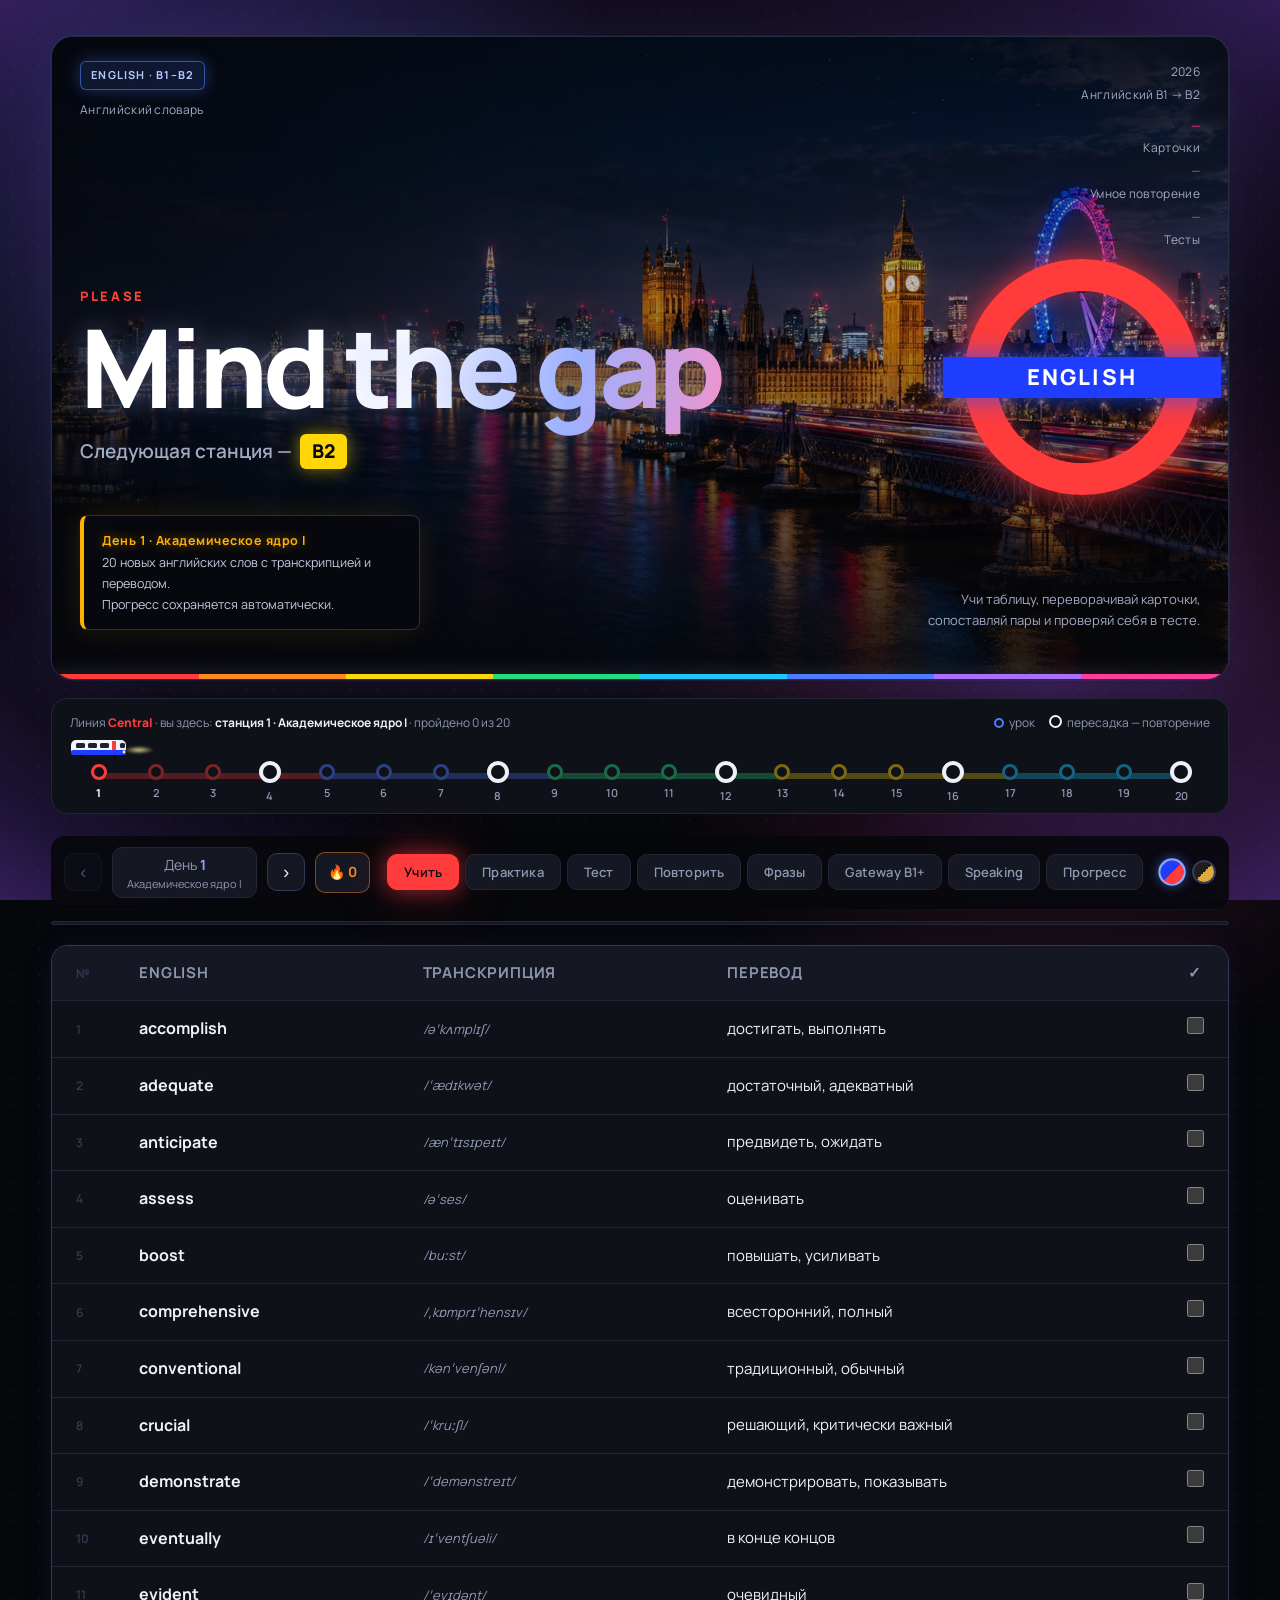
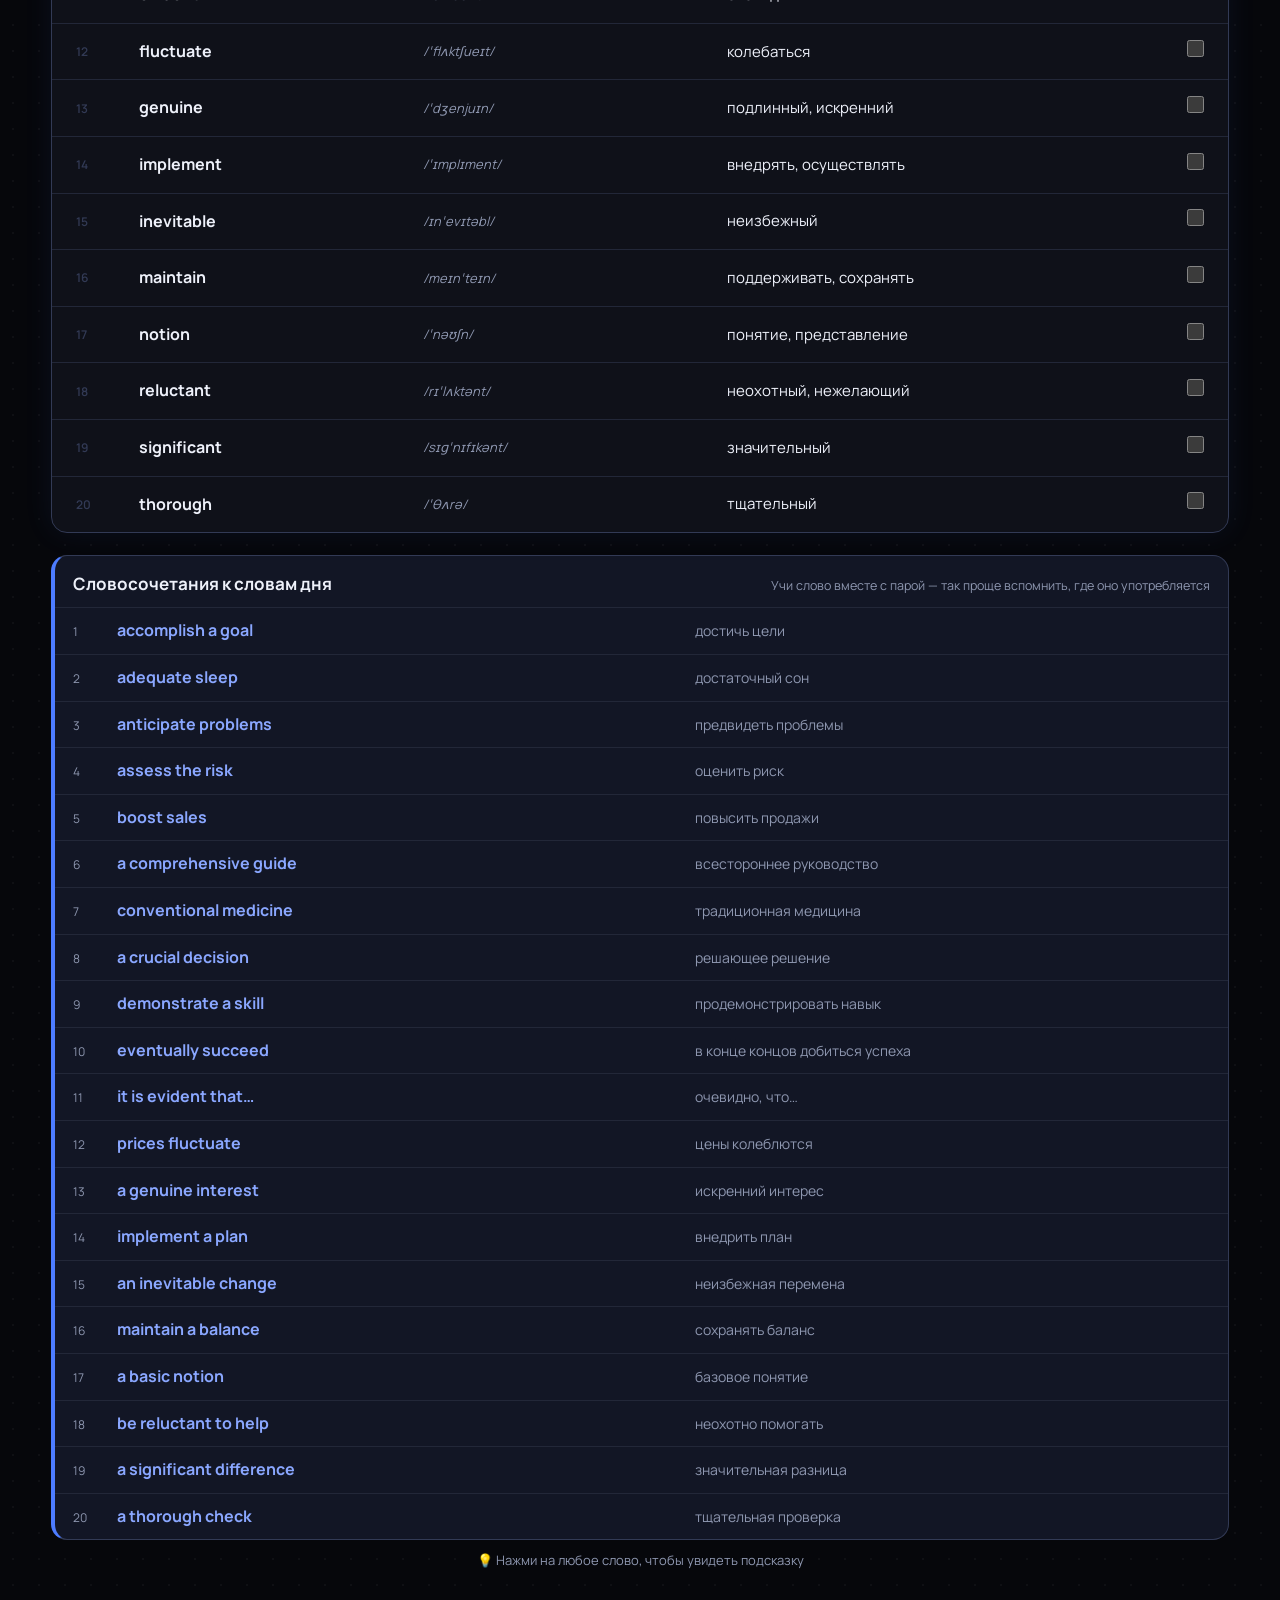
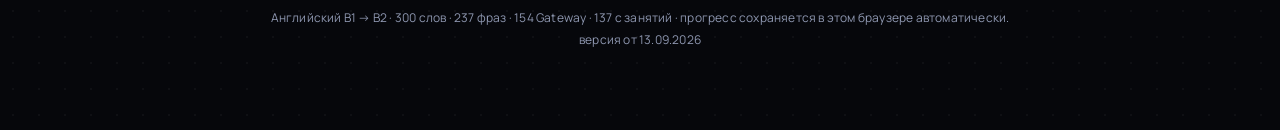
==== commit c54c41bb: "Add a general Gateway B1+ vocabulary section" ====
--- a/index.html
+++ b/index.html
@@ -939,7 +939,7 @@
   <div class="pop-ru" id="popRu"></div>
 </div>
 
-<script id="speaking-data" type="application/json">{"topics":[{"cat":"TRAVELLING","ru":"Путешествия","items":[{"en":"the Great Wall of China","ipa":"/ðə ˌɡreɪt ˈwɔːl əv ˈtʃaɪnə/","ru":"Великая Китайская стена","note":"Так правильно. «The Great Chinese Wall» — калька с русского, носители так не говорят."},{"en":"I've been to China","ipa":"/aɪv ˈbiːn tə ˈtʃaɪnə/","ru":"Я был в Китае (и вернулся)"},{"en":"fatty food","ipa":"/ˈfæti fuːd/","ru":"жирная еда"},{"en":"heavy food","ipa":"/ˈhevi fuːd/","ru":"тяжёлая еда"},{"en":"Chinese cuisine","ipa":"/ˌtʃaɪˈniːz kwɪˈziːn/","ru":"китайская кухня"},{"en":"last year I went to Turkey twice","ipa":"/aɪ ˈwent tə ˈtɜːki twaɪs/","ru":"в прошлом году я дважды ездил в Турцию","note":"«I was to Turkey» — ошибка. Правильно: I went to Turkey / I was in Turkey."},{"en":"there's a great view over the sea","ipa":"/ə ˌɡreɪt ˈvjuː ˌəʊvə ðə ˈsiː/","ru":"оттуда прекрасный вид на море"},{"en":"mosque","ipa":"/mɒsk/","ru":"мечеть"},{"en":"traveller","ipa":"/ˈtrævələ/","ru":"путешественник"},{"en":"tourist","ipa":"/ˈtʊərɪst/","ru":"турист"},{"en":"plan in advance","ipa":"/ˌplæn ɪn ədˈvɑːns/","ru":"планировать заранее","note":"«Заранее» — это только in advance; всё выражение = «планировать заранее»."},{"en":"play it by ear","ipa":"/ˌpleɪ ɪt baɪ ˈɪə/","ru":"действовать по обстоятельствам, решать на ходу","note":"В конспекте перевод «плыть по течению» — это не то. Play it by ear = не планировать, решать на месте."},{"en":"go with the flow","ipa":"/ˌɡəʊ wɪð ðə ˈfləʊ/","ru":"плыть по течению, не сопротивляться"},{"en":"heavy rain","ipa":"/ˌhevi ˈreɪn/","ru":"сильный дождь"},{"en":"my plans went amiss","ipa":"/maɪ ˈplænz went əˈmɪs/","ru":"мои планы пошли не так"},{"en":"get over it","ipa":"/ˌɡet ˈəʊvər ɪt/","ru":"пережить, справиться с этим"},{"en":"stick to your plans","ipa":"/ˌstɪk tə jɔː ˈplænz/","ru":"придерживаться плана"},{"en":"advantages","ipa":"/ədˈvɑːntɪdʒɪz/","ru":"преимущества"},{"en":"sights","ipa":"/saɪts/","ru":"достопримечательности"},{"en":"go sightseeing","ipa":"/ˌɡəʊ ˈsaɪtsiːɪŋ/","ru":"осматривать достопримечательности","note":"В конспекте «осмотр их» — это глагольное выражение: go sightseeing."},{"en":"hop-on / hop-off bus","ipa":"/ˌhɒp ɒn ˌhɒp ˈɒf bʌs/","ru":"экскурсионный автобус со свободной посадкой и высадкой"},{"en":"double-decker","ipa":"/ˌdʌbl ˈdekə/","ru":"двухэтажный автобус"},{"en":"convenient","ipa":"/kənˈviːniənt/","ru":"удобный"},{"en":"get on well with","ipa":"/ˌɡet ɒn ˈwel wɪð/","ru":"хорошо ладить с"},{"en":"fall out","ipa":"/ˌfɔːl ˈaʊt/","ru":"поссориться, поругаться"},{"en":"spoil","ipa":"/spɔɪl/","ru":"испортить"},{"en":"identify","ipa":"/aɪˈdentɪfaɪ/","ru":"определить, распознать"},{"en":"talk to somebody","ipa":"/ˈtɔːk tə ˌsʌmbədi/","ru":"разговаривать с кем-то"},{"en":"free / independent","ipa":"/friː, ˌɪndɪˈpendənt/","ru":"свободный / самостоятельный"},{"en":"depend on","ipa":"/dɪˈpend ɒn/","ru":"зависеть от"},{"en":"theme park","ipa":"/ˈθiːm pɑːk/","ru":"парк аттракционов"},{"en":"scared to death","ipa":"/ˌskeəd tə ˈdeθ/","ru":"напуган до смерти"},{"en":"market","ipa":"/ˈmɑːkɪt/","ru":"рынок"},{"en":"locals","ipa":"/ˈləʊklz/","ru":"местные жители"},{"en":"blend in","ipa":"/ˌblend ˈɪn/","ru":"слиться с местными, не выделяться"},{"en":"bring back memories","ipa":"/ˌbrɪŋ bæk ˈmeməriz/","ru":"навевать воспоминания","note":"Обычно говорят bring back memories, а не просто bring memories."},{"en":"remind of a place","ipa":"/rɪˈmaɪnd əv ə ˈpleɪs/","ru":"напоминать о месте"}]},{"cat":"FILMS AND SERIES","ru":"Фильмы и сериалы","items":[{"en":"a series","ipa":"/ˈsɪəriːz/","ru":"сериал (форма не меняется: one series — two series)","note":"Внимание: series = сериал целиком, а не «серия»."},{"en":"an episode","ipa":"/ən ˈepɪsəʊd/","ru":"серия, эпизод","note":"Русская «серия» по-английски episode. Частая ошибка — сказать series."},{"en":"genre","ipa":"/ˈʒɒnrə/","ru":"жанр"},{"en":"thriller","ipa":"/ˈθrɪlə/","ru":"триллер","note":"В конспекте «боевик» — это неверно. Боевик = action film."},{"en":"action film","ipa":"/ˈækʃn fɪlm/","ru":"боевик"},{"en":"plot","ipa":"/plɒt/","ru":"сюжет"},{"en":"suspense","ipa":"/səˈspens/","ru":"напряжённое ожидание, саспенс","note":"Не просто «ожидание» — именно тревожное напряжение перед развязкой."},{"en":"light-hearted","ipa":"/ˌlaɪt ˈhɑːtɪd/","ru":"лёгкий, беззаботный"},{"en":"intense","ipa":"/ɪnˈtens/","ru":"напряжённый"},{"en":"energise","ipa":"/ˈenədʒaɪz/","ru":"заряжать энергией"},{"en":"cheer up","ipa":"/ˌtʃɪər ˈʌp/","ru":"взбодриться, поднять настроение"},{"en":"lift your spirits","ipa":"/ˌlɪft jɔː ˈspɪrɪts/","ru":"поднимать настроение"},{"en":"feel low / feel blue","ipa":"/ˌfiːl ˈləʊ, ˌfiːl ˈbluː/","ru":"грустить, хандрить"},{"en":"documentary","ipa":"/ˌdɒkjuˈmentri/","ru":"документальный фильм"},{"en":"all-time favourite","ipa":"/ˌɔːl taɪm ˈfeɪvərɪt/","ru":"любимый на все времена"},{"en":"cast","ipa":"/kɑːst/","ru":"актёрский состав"},{"en":"screenwriting","ipa":"/ˈskriːnraɪtɪŋ/","ru":"написание сценария (процесс)","note":"Сам сценарий как текст — script или screenplay."},{"en":"script / screenplay","ipa":"/skrɪpt, ˈskriːnpleɪ/","ru":"сценарий"},{"en":"set / scenery","ipa":"/set, ˈsiːnəri/","ru":"декорации","note":"Decoration — это украшение (например, ёлочное). В кино декорации = set."},{"en":"special effects","ipa":"/ˌspeʃl ɪˈfekts/","ru":"спецэффекты"},{"en":"director","ipa":"/dəˈrektə/","ru":"режиссёр"},{"en":"cameraman","ipa":"/ˈkæmrəmæn/","ru":"оператор"},{"en":"binge-watch","ipa":"/ˈbɪndʒ wɒtʃ/","ru":"смотреть запоем"},{"en":"binge-watcher","ipa":"/ˈbɪndʒ wɒtʃə/","ru":"тот, кто смотрит сериалы запоем"},{"en":"streaming platform","ipa":"/ˈstriːmɪŋ ˌplætfɔːm/","ru":"стриминговая платформа"},{"en":"go in blind","ipa":"/ˌɡəʊ ɪn ˈblaɪnd/","ru":"идти вслепую, без подготовки","note":"«In blind» отдельно не употребляется — нужен глагол: go in blind."},{"en":"character","ipa":"/ˈkærəktə/","ru":"персонаж"},{"en":"intelligent","ipa":"/ɪnˈtelɪdʒənt/","ru":"умный, сообразительный"},{"en":"confident","ipa":"/ˈkɒnfɪdənt/","ru":"уверенный в себе"},{"en":"fit","ipa":"/fɪt/","ru":"в хорошей физической форме"},{"en":"muscular","ipa":"/ˈmʌskjələ/","ru":"мускулистый"},{"en":"it resonates with me","ipa":"/ɪt ˈrezəneɪts wɪð miː/","ru":"это находит во мне отклик","note":"Конструкция: resonate WITH somebody."}]},{"cat":"FUTURE CAREER","ru":"Будущая карьера","items":[{"en":"certain","ipa":"/ˈsɜːtn/","ru":"уверенный, определившийся"},{"en":"physicist","ipa":"/ˈfɪzɪsɪst/","ru":"физик"},{"en":"earn well","ipa":"/ˌɜːn ˈwel/","ru":"хорошо зарабатывать"},{"en":"responsibility","ipa":"/rɪˌspɒnsəˈbɪləti/","ru":"ответственность"},{"en":"go bankrupt","ipa":"/ˌɡəʊ ˈbæŋkrʌpt/","ru":"обанкротиться"},{"en":"follow your passion","ipa":"/ˌfɒləʊ jɔː ˈpæʃn/","ru":"следовать за своим призванием"},{"en":"career path","ipa":"/kəˈrɪə pɑːθ/","ru":"карьерный путь"},{"en":"achieve","ipa":"/əˈtʃiːv/","ru":"достигать"},{"en":"set goals","ipa":"/ˌset ˈɡəʊlz/","ru":"ставить цели"},{"en":"move forward","ipa":"/ˌmuːv ˈfɔːwəd/","ru":"двигаться вперёд"},{"en":"communication skills","ipa":"/kəˌmjuːnɪˈkeɪʃn skɪlz/","ru":"навыки общения"},{"en":"emotional intelligence","ipa":"/ɪˌməʊʃənl ɪnˈtelɪdʒəns/","ru":"эмоциональный интеллект"},{"en":"employee","ipa":"/ɪmˈplɔɪiː/","ru":"сотрудник, работник"},{"en":"inspiring","ipa":"/ɪnˈspaɪərɪŋ/","ru":"вдохновляющий"},{"en":"bachelor's degree","ipa":"/ˈbætʃələz dɪˌɡriː/","ru":"степень бакалавра, бакалавриат"},{"en":"master's degree","ipa":"/ˈmɑːstəz dɪˌɡriː/","ru":"степень магистра, магистратура"},{"en":"obligatory","ipa":"/əˈblɪɡətri/","ru":"обязательный"},{"en":"negotiate","ipa":"/nɪˈɡəʊʃieɪt/","ru":"вести переговоры, договариваться"},{"en":"be good with numbers","ipa":"/bi ˌɡʊd wɪð ˈnʌmbəz/","ru":"хорошо обращаться с числами"},{"en":"figures","ipa":"/ˈfɪɡəz/","ru":"цифры, показатели"},{"en":"calculations","ipa":"/ˌkælkjuˈleɪʃnz/","ru":"расчёты"},{"en":"hands-on experience","ipa":"/ˌhændz ɒn ɪkˈspɪəriəns/","ru":"практический опыт"},{"en":"job satisfaction","ipa":"/ˈdʒɒb ˌsætɪsfækʃn/","ru":"удовлетворённость работой"},{"en":"salary","ipa":"/ˈsæləri/","ru":"зарплата"},{"en":"gain experience","ipa":"/ˌɡeɪn ɪkˈspɪəriəns/","ru":"набираться опыта"},{"en":"burnout","ipa":"/ˈbɜːnaʊt/","ru":"выгорание"},{"en":"rest","ipa":"/rest/","ru":"отдыхать"},{"en":"recover / recharge","ipa":"/rɪˈkʌvə, ˌriːˈtʃɑːdʒ/","ru":"восстанавливаться (о человеке)","note":"Restore — «восстанавливать что-то» (здание, файл). О себе говорят recover или recharge."},{"en":"challenge","ipa":"/ˈtʃælɪndʒ/","ru":"сложная задача, вызов"},{"en":"face","ipa":"/feɪs/","ru":"столкнуться с, встретить лицом к лицу"},{"en":"blend in with the team","ipa":"/ˌblend ɪn wɪð ðə ˈtiːm/","ru":"вписаться в коллектив"},{"en":"lack of experience","ipa":"/ˌlæk əv ɪkˈspɪəriəns/","ru":"нехватка опыта"},{"en":"career expectations","ipa":"/kəˈrɪər ˌekspekˈteɪʃnz/","ru":"карьерные ожидания"},{"en":"newbie","ipa":"/ˈnjuːbi/","ru":"новичок","note":"Пишется newbie, а не newby."},{"en":"part-time","ipa":"/ˌpɑːt ˈtaɪm/","ru":"частичная занятость"},{"en":"precious experience","ipa":"/ˌpreʃəs ɪkˈspɪəriəns/","ru":"ценный опыт"},{"en":"advantage over your peers","ipa":"/ədˌvɑːntɪdʒ ˌəʊvə jɔː ˈpɪəz/","ru":"преимущество перед сверстниками"},{"en":"work for","ipa":"/ˈwɜːk fɔː/","ru":"работать на (кого-то)"}]},{"cat":"FOOD","ru":"Еда","items":[{"en":"time-consuming","ipa":"/ˈtaɪm kənˌsjuːmɪŋ/","ru":"отнимающий много времени"},{"en":"a waste of time","ipa":"/ə ˈweɪst əv ˈtaɪm/","ru":"пустая трата времени","note":"Обычно с артиклем: it's a waste of time."},{"en":"deliver","ipa":"/dɪˈlɪvə/","ru":"доставлять"},{"en":"variety","ipa":"/vəˈraɪəti/","ru":"разнообразие","note":"Конструкция: a variety of food — разнообразная еда. Прилагательное — various."},{"en":"add","ipa":"/æd/","ru":"добавлять"},{"en":"eat in","ipa":"/ˌiːt ˈɪn/","ru":"есть дома, готовить дома"},{"en":"eat out","ipa":"/ˌiːt ˈaʊt/","ru":"есть вне дома, ходить в кафе или ресторан"},{"en":"order","ipa":"/ˈɔːdə/","ru":"заказывать"},{"en":"serve","ipa":"/sɜːv/","ru":"подавать (еду)"},{"en":"healthy diet","ipa":"/ˌhelθi ˈdaɪət/","ru":"здоровое питание, здоровый рацион"},{"en":"additives","ipa":"/ˈædɪtɪvz/","ru":"пищевые добавки"},{"en":"treat somebody","ipa":"/ˈtriːt ˈsʌmbədi/","ru":"угостить, побаловать кого-то","note":"«Порадовать» — неточно. Конструкции: treat somebody to something (угостить чем-то), treat yourself (побаловать себя). Существительное a treat — лакомство, приятность."},{"en":"lift one's spirits","ipa":"/ˌlɪft wʌnz ˈspɪrɪts/","ru":"поднять настроение"},{"en":"junk food","ipa":"/ˈdʒʌŋk fuːd/","ru":"вредная еда, фастфуд"},{"en":"go on a diet","ipa":"/ˌɡəʊ ɒn ə ˈdaɪət/","ru":"сесть на диету"},{"en":"lose weight","ipa":"/ˌluːz ˈweɪt/","ru":"худеть, сбрасывать вес","note":"В конспекте losing weight — это форма с -ing. Базовая форма для заучивания: lose weight."},{"en":"cuisine","ipa":"/kwɪˈziːn/","ru":"кухня (кулинарная традиция страны)","note":"Кухня как комната — kitchen. Cuisine — только про стиль готовки: French cuisine."},{"en":"eating habits","ipa":"/ˈiːtɪŋ ˌhæbɪts/","ru":"пищевые привычки"},{"en":"producers","ipa":"/prəˈdjuːsəz/","ru":"производители","note":"Здесь множественное число. Один производитель — a producer."},{"en":"health-conscious","ipa":"/ˈhelθ ˌkɒnʃəs/","ru":"заботящийся о здоровье, следящий за здоровьем","note":"«Сознательные относительно здоровья» — калька. По-русски: следящий за здоровьем."},{"en":"watch what you eat","ipa":"/ˌwɒtʃ wɒt juː ˈiːt/","ru":"следить за тем, что ешь"},{"en":"follow a trend","ipa":"/ˌfɒləʊ ə ˈtrend/","ru":"следовать тренду","note":"Нужен артикль: follow a trend / following a trend. «Following trend» — ошибка."},{"en":"local cuisine","ipa":"/ˌləʊkl kwɪˈziːn/","ru":"местная кухня"},{"en":"canteen","ipa":"/kænˈtiːn/","ru":"столовая (на работе, в школе)"},{"en":"fine dining","ipa":"/ˌfaɪn ˈdaɪnɪŋ/","ru":"высокая кухня, дорогие рестораны с изысканной подачей"},{"en":"dish","ipa":"/dɪʃ/","ru":"блюдо"},{"en":"comfort food","ipa":"/ˈkʌmfət fuːd/","ru":"еда, которая успокаивает и утешает","note":"Не «еда, которую можно есть постоянно». Это простая еда из детства, к которой тянет, когда грустно или устал: мамин суп, картошка, макароны с сыром."},{"en":"sweets","ipa":"/swiːts/","ru":"сладости","note":"Sweet — прилагательное «сладкий». Сладости как еда: sweets (брит.) или candy (амер.)."},{"en":"eating disorders","ipa":"/ˈiːtɪŋ dɪsˌɔːdəz/","ru":"расстройства пищевого поведения","note":"Правильный термин — eating disorders. «Food disorders» носители не говорят."},{"en":"put on weight / gain weight","ipa":"/ˌpʊt ɒn ˈweɪt, ˌɡeɪn ˈweɪt/","ru":"набрать вес"}]},{"group":"Gateway B1+","cat":"BUILDING YOUR CONFIDENCE","ru":"Уверенность в себе","items":[{"en":"self-esteem","ipa":"/ˌself ɪˈstiːm/","ru":"самооценка","note":"Key concepts от репетитора, 25 Oct. My self-esteem is quite high because I have a good opinion of myself."},{"en":"objective / goal","ipa":"/əbˈdʒektɪv/, /ɡəʊl/","ru":"цель","note":"Key concepts от репетитора, 25 Oct. My objective is to pass all my exams with a high mark."},{"en":"proud (of)","ipa":"/praʊd/","ru":"гордый (чем-то)","note":"Key concepts от репетитора, 25 Oct. I was very proud of my school results last year."},{"en":"achievement","ipa":"/əˈtʃiːvmənt/","ru":"достижение","note":"Key concepts от репетитора, 25 Oct. Getting 10 out of 10 in every subject is a great achievement."},{"en":"confident","ipa":"/ˈkɒnfɪdənt/","ru":"уверенный в себе","note":"Из текста: Be confident in your own opinions, ideas and feelings."},{"en":"courage","ipa":"/ˈkʌrɪdʒ/","ru":"смелость"},{"en":"reduce stress","ipa":"/rɪˌdjuːs ˈstres/","ru":"снизить стресс","note":"Из текста: Exercise helps to reduce stress and to be healthier and happier."},{"en":"express (feelings)","ipa":"/ɪkˈspres/","ru":"выражать (чувства)"},{"en":"put pressure on someone","ipa":"/pʊt ˈpreʃə ɒn ˈsʌmwʌn/","ru":"давить на кого-то","note":"Из текста: Your friends may put pressure on you to agree."},{"en":"contribution","ipa":"/ˌkɒntrɪˈbjuːʃn/","ru":"вклад","note":"Из текста: Make a contribution."},{"en":"give someone a hand","ipa":"/ɡɪv ˈsʌmwʌn ə ˈhænd/","ru":"помочь кому-то","note":"Из текста: Give your parents a hand at home."},{"en":"be afraid of","ipa":"/bi əˈfreɪd əv/","ru":"бояться"},{"en":"raise","ipa":"/reɪz/","ru":"повышать, поднимать","note":"Из домашки (speech): teenagers can raise their self-esteem. Нужен предмет после глагола; rise без предмета: your self-esteem begins to rise."}]},{"group":"Gateway B1+","cat":"STATES AND ACTIONS","ru":"Глаголы состояния и действия","items":[{"en":"seem","ipa":"/siːm/","ru":"казаться","note":"Gateway B1+, States and Actions. Глагол состояния (of the senses), в Continuous не ставится. She seems happy today."},{"en":"sound","ipa":"/saʊnd/","ru":"звучать","note":"Gateway B1+, States and Actions. Глагол состояния (of the senses). That sounds like a great plan."},{"en":"stative verb","ipa":"/ˈsteɪtɪv vɜːb/","ru":"глагол состояния","note":"Gateway B1+, States and Actions. Описывает состояние, обычно без Continuous. I know the answer (не I'm knowing)."},{"en":"action verb","ipa":"/ˈækʃn vɜːb/","ru":"глагол действия","note":"Gateway B1+, States and Actions. Описывает действие, можно ставить в Continuous. I'm reading a book now."}]},{"group":"Gateway B1+","cat":"HABITS AND GOALS","ru":"Привычки и цели","items":[{"en":"self-confidence","ipa":"/ˌself ˈkɒnfɪdəns/","ru":"уверенность в себе","note":"Gateway B1+, Speaking and Vocabulary."},{"en":"adventurous","ipa":"/ədˈventʃərəs/","ru":"любящий приключения","note":"Gateway B1+, Speaking and Vocabulary."},{"en":"hobby","ipa":"/ˈhɒbi/","ru":"хобби"},{"en":"take up (a hobby)","ipa":"/teɪk ˈʌp/","ru":"начать заниматься (хобби)","note":"Is there a hobby you would like to take up?"},{"en":"a computer nerd","ipa":"/ə kəmˈpjuːtə nɜːd/","ru":"компьютерный «ботаник»"},{"en":"a computer scientist","ipa":"/ə kəmˈpjuːtə ˈsaɪəntɪst/","ru":"специалист по информатике"},{"en":"be / feel stuck","ipa":"/ˌbiː ˈstʌk, ˌfiːl ˈstʌk/","ru":"чувствовать, что застрял","note":"Gateway B1+, Unit 1, Useful vocabulary. I feel stuck at work and need a change."},{"en":"be / feel in a rut","ipa":"/ˌbiː ɪn ə ˈrʌt, ˌfiːl ɪn ə ˈrʌt/","ru":"быть в рутине, «в колее»","note":"Gateway B1+, Unit 1, Useful vocabulary. I'm in a rut: every day is exactly the same."},{"en":"follow in sb's footsteps","ipa":"/ˌfɒləʊ ɪn ˌsʌmbədiz ˈfʊtsteps/","ru":"пойти по чьим-то стопам","note":"Gateway B1+, Unit 1, Useful vocabulary. I want to follow in my father's footsteps and become a doctor."},{"en":"add a new habit","ipa":"/æd ə ˌnjuː ˈhæbɪt/","ru":"добавить новую привычку","note":"Gateway B1+, Unit 1, Useful vocabulary. I want to add a habit of planning my day."},{"en":"subtract a habit","ipa":"/səbˌtrækt ə ˈhæbɪt/","ru":"избавиться от привычки","note":"Gateway B1+, Unit 1, Useful vocabulary. I'd like to subtract the habit of checking my phone in bed."},{"en":"fly by (day, time)","ipa":"/ˌflaɪ ˈbaɪ/","ru":"пролетать (о времени)","note":"Gateway B1+, Unit 1, Useful vocabulary. The summer just flew by."},{"en":"memorable","ipa":"/ˈmemərəbl/","ru":"запоминающийся","note":"Gateway B1+, Unit 1, Useful vocabulary. It was a truly memorable holiday."},{"en":"want sth badly","ipa":"/ˌwɒnt ˈsʌmθɪŋ ˈbædli/","ru":"очень сильно хотеть что-то","note":"Gateway B1+, Unit 1, Useful vocabulary. I want this job badly."},{"en":"do sth from scratch","ipa":"/ˌduː ˈsʌmθɪŋ frəm ˈskrætʃ/","ru":"делать с нуля","note":"Gateway B1+, Unit 1, Useful vocabulary. She built her website from scratch."},{"en":"make sustainable changes","ipa":"/ˌmeɪk səˌsteɪnəbl ˈtʃeɪndʒɪz/","ru":"вносить устойчивые изменения","note":"Gateway B1+, Unit 1, Useful vocabulary. Small steps help you make sustainable changes."},{"en":"give sth a shot (Give it a shot!)","ipa":"/ˌɡɪv ˈsʌmθɪŋ ə ˈʃɒt/","ru":"попробовать, дать чему-то шанс","note":"Gateway B1+, Unit 1, Useful vocabulary. I've never tried climbing, but I'll give it a shot!"}]},{"group":"Gateway B1+","cat":"CHARACTER AND BEHAVIOUR","ru":"Характер и поведение","items":[{"en":"nasty","ipa":"/ˈnɑːsti/","ru":"неприятный, противный, злой","note":"Gateway B1+."},{"en":"mate","ipa":"/meɪt/","ru":"приятель, друг","note":"Gateway B1+."},{"en":"says nasty things about you","ipa":"/sez ˈnɑːsti θɪŋz əˈbaʊt juː/","ru":"говорит о тебе гадости","note":"Gateway B1+, выражение из задания."},{"en":"behaves like a child","ipa":"/bɪˈheɪvz laɪk ə ˈtʃaɪld/","ru":"ведёт себя как ребёнок","note":"Gateway B1+, выражение из задания."},{"en":"capable of doing something","ipa":"/ˈkeɪpəbl əv ˈduːɪŋ ˈsʌmθɪŋ/","ru":"способный что-либо сделать","note":"Gateway B1+, выражение из задания."}]},{"group":"Gateway B1+","cat":"PLANS AND ARRANGEMENTS","ru":"Планы и договорённости","items":[{"en":"refer to","ipa":"/rɪˈfɜː(r) tə/","ru":"относиться к; обозначать","note":"Gateway B1+. The verb refers to the future. — Глагол относится к будущему."},{"en":"forward","ipa":"/ˈfɔːwəd/","ru":"вперёд","note":"Gateway B1+. Move forward. — Двигайся вперёд."},{"en":"look forward to something","ipa":"/ˌlʊk ˈfɔːwəd tə ˈsʌmθɪŋ/","ru":"ждать чего-то с нетерпением","note":"Gateway B1+. I'm really looking forward to it. — Я очень этого жду."},{"en":"find out","ipa":"/ˌfaɪnd ˈaʊt/","ru":"выяснить, узнать","note":"Gateway B1+. I'm finding out about Rio. — Я узнаю информацию о Рио."},{"en":"arrangements","ipa":"/əˈreɪndʒmənts/","ru":"договорённости; приготовления","note":"Gateway B1+. We've made all the arrangements. — Мы всё организовали."},{"en":"have booked","ipa":"/həv ˈbʊkt/","ru":"уже забронировали","note":"Gateway B1+. They have booked a tennis court. — Они забронировали теннисный корт."},{"en":"stick (about changes and habits)","ipa":"/stɪk/","ru":"закрепляться, сохраняться надолго","note":"Gateway B1+. Small changes are more likely to stick. — Небольшие изменения чаще закрепляются."},{"en":"small, sustainable changes","ipa":"/smɔːl səˈsteɪnəbl ˈtʃeɪndʒɪz/","ru":"небольшие изменения, которые можно поддерживать долго","note":"Gateway B1+. Make small, sustainable changes. — Вноси небольшие изменения, которых сможешь придерживаться."}]},{"group":"Gateway B1+","cat":"NEWS AND EVENTS","ru":"Новости и события","items":[{"en":"newsreader","ipa":"/ˈnjuːzriːdə(r)/","ru":"ведущий новостей, диктор","note":"Gateway B1+. The newsreader is in the studio. — Ведущий новостей находится в студии."},{"en":"spot","ipa":"/spɒt/","ru":"место, точка; также пятно","note":"Gateway B1+. This is a good spot. — Это хорошее место."},{"en":"on the spot","ipa":"/ɒn ðə ˈspɒt/","ru":"на месте, на месте событий","note":"Gateway B1+. Reporters are on the spot. — Корреспонденты находятся на месте событий."},{"en":"nearly","ipa":"/ˈnɪəli/","ru":"почти","note":"Gateway B1+. She's nearly there. — Она почти у цели."},{"en":"tax / taxes","ipa":"/tæks/, /ˈtæksɪz/","ru":"налог / налоги","note":"Gateway B1+. Taxes are going up. — Налоги повышаются."},{"en":"riot","ipa":"/ˈraɪət/","ru":"бунт, массовые беспорядки","note":"Gateway B1+. The riot isn't over yet. — Беспорядки ещё не закончились."},{"en":"world trade","ipa":"/ˌwɜːld ˈtreɪd/","ru":"мировая торговля","note":"Gateway B1+. Talks on world trade. — Переговоры о мировой торговле."},{"en":"talks","ipa":"/tɔːks/","ru":"переговоры","note":"Gateway B1+. The talks begin tomorrow. — Переговоры начинаются завтра."},{"en":"at noon","ipa":"/ət ˈnuːn/","ru":"в полдень, в 12 часов дня","note":"Gateway B1+. The ceremony starts at noon. — Церемония начинается в полдень."},{"en":"take off","ipa":"/ˌteɪk ˈɒf/","ru":"взлетать","note":"Gateway B1+. The plane is about to take off. — Самолёт вот-вот взлетит."}]},{"cat":"IDIOMS","ru":"Идиомы","group":"Gateway B1+","items":[{"en":"like a fish out of water","ipa":"/ˌlaɪk ə ˌfɪʃ aʊt əv ˈwɔːtə(r)/","ru":"не в своей тарелке, чувствовать себя не на месте","note":"Gateway B1+, олимпиадное задание (idioms). At the formal party in jeans, I felt like a fish out of water."},{"en":"jazz sth up","ipa":"/ˌdʒæz ˈsʌmθɪŋ ˈʌp/","ru":"оживить, сделать ярче","note":"Gateway B1+, олимпиадное задание (idioms). Let's jazz up the presentation with some photos."},{"en":"in the blink of an eye","ipa":"/ɪn ðə ˌblɪŋk əv ən ˈaɪ/","ru":"в мгновение ока, очень быстро","note":"Gateway B1+, олимпиадное задание (idioms). The bus was gone in the blink of an eye."},{"en":"teething problems","ipa":"/ˈtiːðɪŋ ˌprɒbləmz/","ru":"«детские болезни», трудности на начальном этапе","note":"Gateway B1+, олимпиадное задание (idioms). Every new restaurant has teething problems in its first month."},{"en":"a tall order","ipa":"/ə ˌtɔːl ˈɔːdə(r)/","ru":"трудная задача, слишком большая просьба","note":"Gateway B1+, олимпиадное задание (idioms). Winning the league in his first season would be a tall order."},{"en":"like shooting fish in a barrel","ipa":"/ˌlaɪk ˌʃuːtɪŋ ˈfɪʃ ɪn ə ˈbærəl/","ru":"проще простого","note":"Gateway B1+, олимпиадное задание (idioms). For her, the quiz was like shooting fish in a barrel."},{"en":"a shoulder to cry on","ipa":"/ə ˌʃəʊldə tə ˈkraɪ ɒn/","ru":"тот, кто выслушает и утешит","note":"Gateway B1+, олимпиадное задание (idioms). Everyone needs a friend who can be a shoulder to cry on."},{"en":"like a broken record","ipa":"/ˌlaɪk ə ˌbrəʊkən ˈrekɔːd/","ru":"твердить одно и то же, как заезженная пластинка","note":"Gateway B1+, олимпиадное задание (idioms). Sorry to sound like a broken record, but please tidy your room."}]},{"cat":"NEGATIVE PREFIXES","ru":"Отрицательные приставки","group":"Gateway B1+","items":[{"en":"believable — unbelievable","ipa":"/bɪˈliːvəbl/, /ˌʌnbɪˈliːvəbl/","ru":"правдоподобный, такой, которому можно поверить — невероятный, неправдоподобный","note":"Gateway B1+, negative prefixes."},{"en":"valid — invalid","ipa":"/ˈvælɪd/, /ɪnˈvælɪd/","ru":"действительный — недействительный","note":"Gateway B1+, negative prefixes. The tickets are invalid, you haven't clipped them. В ДЗ была опечатка: invvalid."},{"en":"advantage — disadvantage","ipa":"/ədˈvɑːntɪdʒ/, /ˌdɪsədˈvɑːntɪdʒ/","ru":"преимущество — недостаток","note":"Gateway B1+, negative prefixes. The cost of commuting to work is the only disadvantage for me."},{"en":"satisfied — dissatisfied","ipa":"/ˈsætɪsfaɪd/, /dɪsˈsætɪsfaɪd/","ru":"довольный — недовольный","note":"Gateway B1+, negative prefixes. If your customer is dissatisfied, they won't do repeat business with you. В ДЗ была опечатка: unsatisfield. Стандарт: dissatisfied."},{"en":"reliable — unreliable","ipa":"/rɪˈlaɪəbl/, /ˌʌnrɪˈlaɪəbl/","ru":"надёжный — ненадёжный","note":"Gateway B1+, negative prefixes. Our supplier has proven to be unreliable, we need to find a new one."},{"en":"employed — unemployed","ipa":"/ɪmˈplɔɪd/, /ˌʌnɪmˈplɔɪd/","ru":"трудоустроенный — безработный","note":"Gateway B1+, negative prefixes. Are there many unemployed people in your country?"},{"en":"mortal — immortal","ipa":"/ˈmɔːtl/, /ɪˈmɔːtl/","ru":"смертный — бессмертный","note":"Gateway B1+, negative prefixes. Fairy tale characters are often depicted as immortal."},{"en":"familiar — unfamiliar","ipa":"/fəˈmɪliə(r)/, /ˌʌnfəˈmɪliə(r)/","ru":"знакомый — незнакомый","note":"Gateway B1+, negative prefixes. I'm unfamiliar with this system. В ДЗ была опечатка: unfamilliar."},{"en":"curable — incurable","ipa":"/ˈkjʊərəbl/, /ɪnˈkjʊərəbl/","ru":"излечимый — неизлечимый","note":"Gateway B1+, negative prefixes. This is a rare and incurable disease."},{"en":"relevant — irrelevant","ipa":"/ˈreləvənt/, /ɪˈreləvənt/","ru":"относящийся к делу или теме, уместный — не относящийся к делу, неуместный","note":"Gateway B1+, negative prefixes. В ДЗ было unrelevant."},{"en":"behaves — misbehaves","ipa":"/bɪˈheɪvz/, /ˌmɪsbɪˈheɪvz/","ru":"ведёт себя — плохо себя ведёт","note":"Gateway B1+, negative prefixes. Jeremy often misbehaves to get people's attention. В ДЗ было unbehaves. Для глагола нужен mis-."},{"en":"fortunately — unfortunately","ipa":"/ˈfɔːtʃənətli/, /ʌnˈfɔːtʃənətli/","ru":"к счастью — к сожалению","note":"Gateway B1+, negative prefixes. Unfortunately, it was impossible to talk her out of doing that."},{"en":"interpret — misinterpret","ipa":"/ɪnˈtɜːprɪt/, /ˌmɪsɪnˈtɜːprɪt/","ru":"истолковывать — неверно истолковать","note":"Gateway B1+, negative prefixes. Don't misinterpret things you are unwilling to admit! В ДЗ было uninterpret. Для глагола нужен mis-."},{"en":"willing — unwilling","ipa":"/ˈwɪlɪŋ/, /ʌnˈwɪlɪŋ/","ru":"готовый, согласный — не желающий, не готовый","note":"Gateway B1+, negative prefixes. Don't misinterpret things you are unwilling to admit!"},{"en":"secure — insecure","ipa":"/sɪˈkjʊə(r)/, /ˌɪnsɪˈkjʊə(r)/","ru":"чувствующий себя в безопасности, уверенный — неуверенный в себе, небезопасный","note":"Gateway B1+, negative prefixes. I don't think he feels safe, he seems very insecure."},{"en":"conscious — unconscious","ipa":"/ˈkɒnʃəs/, /ʌnˈkɒnʃəs/","ru":"в сознании — без сознания","note":"Gateway B1+, negative prefixes. When the ambulance arrived, the man was unconscious."},{"en":"governmental — non-governmental","ipa":"/ˌɡʌvnˈmentl/, /ˌnɒn ɡʌvnˈmentl/","ru":"правительственный — неправительственный","note":"Gateway B1+, negative prefixes. They are known as the first non-governmental television company in our country. В ДЗ было ungovermetal. Нужен non- и дефис."},{"en":"literate — illiterate","ipa":"/ˈlɪtərət/, /ɪˈlɪtərət/","ru":"грамотный — неграмотный","note":"Gateway B1+, negative prefixes. There are still so many illiterate people nowadays."},{"en":"appear — disappear","ipa":"/əˈpɪə(r)/, /ˌdɪsəˈpɪə(r)/","ru":"казаться; появляться — исчезать, пропадать","note":"Gateway B1+, negative prefixes, States and Actions. В значении «казаться» глагол состояния: He appears to be tired. В значении «появляться» глагол действия. Justin disappeared without saying a word to his friends."},{"en":"profit — non-profit","ipa":"/ˈprɒfɪt/, /ˌnɒn ˈprɒfɪt/","ru":"прибыль — некоммерческий","note":"Gateway B1+, negative prefixes. We are a small non-profit organization."},{"en":"obedient — disobedient","ipa":"/əˈbiːdiənt/, /ˌdɪsəˈbiːdiənt/","ru":"послушный — непослушный","note":"Gateway B1+, negative prefixes. Their kids are so impolite and disobedient. В ДЗ было unobedient. Нужен dis-."},{"en":"able — unable","ipa":"/ˈeɪbl/, /ʌnˈeɪbl/","ru":"способный, могущий — неспособный, не могущий","note":"Gateway B1+, negative prefixes. We were unable to cope with so much work."},{"en":"mature — immature","ipa":"/məˈtʃʊə(r)/, /ˌɪməˈtʃʊə(r)/","ru":"зрелый, взрослый — незрелый, ребячливый","note":"Gateway B1+, negative prefixes."},{"en":"honest — dishonest","ipa":"/ˈɒnɪst/, /dɪsˈɒnɪst/","ru":"честный — нечестный","note":"Gateway B1+, negative prefixes."},{"en":"rational — irrational","ipa":"/ˈræʃnəl/, /ɪˈræʃnəl/","ru":"рациональный, разумный — неразумный, иррациональный","note":"Gateway B1+, negative prefixes."},{"en":"kind — unkind","ipa":"/kaɪnd/, /ʌnˈkaɪnd/","ru":"добрый — недобрый, недоброжелательный","note":"Gateway B1+, negative prefixes."},{"en":"grateful — ungrateful","ipa":"/ˈɡreɪtfl/, /ʌnˈɡreɪtfl/","ru":"благодарный — неблагодарный","note":"Gateway B1+, negative prefixes."},{"en":"capable — incapable","ipa":"/ˈkeɪpəbl/, /ɪnˈkeɪpəbl/","ru":"способный — неспособный (incapable of)","note":"Gateway B1+, negative prefixes."},{"en":"decent — indecent","ipa":"/ˈdiːsnt/, /ɪnˈdiːsnt/","ru":"порядочный, приличный — неприличный, непристойный","note":"Gateway B1+, negative prefixes."},{"en":"sufficient — insufficient","ipa":"/səˈfɪʃnt/, /ˌɪnsəˈfɪʃnt/","ru":"достаточный — недостаточный","note":"Gateway B1+, negative prefixes."}]},{"cat":"CLOTHES AND FASHION","ru":"Одежда и мода","group":"Gateway B1+","items":[{"en":"awe","ipa":"/ɔː/","ru":"трепет, благоговение","note":"От awe образованы awful и awesome. С урока."},{"en":"awful","ipa":"/ˈɔːfl/","ru":"ужасный"},{"en":"awesome","ipa":"/ˈɔːsəm/","ru":"потрясающий, классный"},{"en":"be in fashion / be out of fashion","ipa":"/bi ɪn ˈfæʃn/, /bi ˌaʊt əv ˈfæʃn/","ru":"быть в моде / выйти из моды","note":"Gateway B1+, Style Trial Quiz."},{"en":"shallow","ipa":"/ˈʃæləʊ/","ru":"поверхностный","note":"Gateway B1+, Style Trial Quiz. Про человека: интересуется только внешним."},{"en":"vain","ipa":"/veɪn/","ru":"тщеславный","note":"Gateway B1+, Style Trial Quiz."},{"en":"down-to-earth","ipa":"/ˌdaʊn tu ˈɜːθ/","ru":"приземлённый, практичный, простой в общении","note":"Gateway B1+, Style Trial Quiz."},{"en":"carefree","ipa":"/ˈkeəfriː/","ru":"беззаботный","note":"Gateway B1+, Style Trial Quiz."},{"en":"easy-going","ipa":"/ˌiːzi ˈɡəʊɪŋ/","ru":"спокойный, лёгкий в общении","note":"Gateway B1+, Style Trial Quiz."},{"en":"rebellious","ipa":"/rɪˈbeljəs/","ru":"бунтарский, непокорный","note":"Gateway B1+, Style Trial Quiz."},{"en":"blouse","ipa":"/blaʊz/","ru":"блузка"},{"en":"dark suit","ipa":"/ˌdɑːk ˈsuːt/","ru":"тёмный костюм"},{"en":"denim jacket","ipa":"/ˈdenɪm ˌdʒækɪt/","ru":"джинсовая куртка"},{"en":"faded jeans","ipa":"/ˌfeɪdɪd ˈdʒiːnz/","ru":"выцветшие джинсы"},{"en":"fleece","ipa":"/fliːs/","ru":"флисовая кофта"},{"en":"leggings","ipa":"/ˈleɡɪŋz/","ru":"легинсы, лосины"},{"en":"sweatshirt","ipa":"/ˈswetʃɜːt/","ru":"свитшот"},{"en":"waistcoat","ipa":"/ˈweɪskəʊt/","ru":"жилет"},{"en":"ankle boots","ipa":"/ˌæŋkl ˈbuːts/","ru":"ботильоны, ботинки по щиколотку"},{"en":"bangles","ipa":"/ˈbæŋɡlz/","ru":"браслеты (жёсткие, без застёжки)"},{"en":"beanie","ipa":"/ˈbiːni/","ru":"вязаная шапка"},{"en":"high heels","ipa":"/ˌhaɪ ˈhiːlz/","ru":"туфли на высоком каблуке"},{"en":"leather belt","ipa":"/ˌleðə ˈbelt/","ru":"кожаный ремень"},{"en":"necklace","ipa":"/ˈnekləs/","ru":"ожерелье, цепочка"},{"en":"silk tie","ipa":"/ˌsɪlk ˈtaɪ/","ru":"шёлковый галстук"},{"en":"vintage sunglasses","ipa":"/ˌvɪntɪdʒ ˈsʌŋɡlɑːsɪz/","ru":"винтажные солнечные очки"},{"en":"underwear","ipa":"/ˈʌndəweə/","ru":"нижнее бельё","note":"Gateway B1+, Icons of Fashion."},{"en":"fabric","ipa":"/ˈfæbrɪk/","ru":"ткань, материя","note":"Gateway B1+, Icons of Fashion."},{"en":"garment","ipa":"/ˈɡɑːmənt/","ru":"предмет одежды (формальное слово)","note":"Gateway B1+, Icons of Fashion. В тексте garments — мн. число."},{"en":"iconic","ipa":"/aɪˈkɒnɪk/","ru":"культовый, легендарный","note":"Gateway B1+, Icons of Fashion."},{"en":"unisex","ipa":"/ˈjuːnɪseks/","ru":"унисекс, для мужчин и женщин","note":"Gateway B1+, Icons of Fashion."},{"en":"tailor","ipa":"/ˈteɪlə/","ru":"портной","note":"Gateway B1+, Icons of Fashion."},{"en":"fast-drying","ipa":"/ˌfɑːst ˈdraɪɪŋ/","ru":"быстросохнущий","note":"Gateway B1+, Icons of Fashion."},{"en":"short-sleeved","ipa":"/ˌʃɔːt ˈsliːvd/","ru":"с коротким рукавом","note":"Gateway B1+, Icons of Fashion."},{"en":"hard-wearing","ipa":"/ˌhɑːd ˈweərɪŋ/","ru":"прочный, износостойкий","note":"Gateway B1+, Icons of Fashion."},{"en":"brightly-coloured","ipa":"/ˌbraɪtli ˈkʌləd/","ru":"ярко окрашенный, яркий","note":"Gateway B1+, Icons of Fashion."},{"en":"cutting-edge","ipa":"/ˌkʌtɪŋ ˈedʒ/","ru":"передовой, новейший","note":"Gateway B1+, Icons of Fashion."},{"en":"multi-purpose","ipa":"/ˌmʌlti ˈpɜːpəs/","ru":"многоцелевой, универсальный","note":"Gateway B1+, Icons of Fashion."},{"en":"left-handed","ipa":"/ˌleft ˈhændɪd/","ru":"левша, левосторонний","note":"Gateway B1+, составное прилагательное."},{"en":"right-handed","ipa":"/ˌraɪt ˈhændɪd/","ru":"правша, правосторонний","note":"Gateway B1+, составное прилагательное."},{"en":"pale-skinned","ipa":"/ˌpeɪl ˈskɪnd/","ru":"бледнокожий, со светлой кожей","note":"Gateway B1+, составное прилагательное."},{"en":"lighter-skinned","ipa":"/ˌlaɪtə ˈskɪnd/","ru":"с более светлой кожей","note":"Gateway B1+, составное прилагательное."},{"en":"red-headed","ipa":"/ˌred ˈhedɪd/","ru":"рыжеволосый","note":"Gateway B1+, составное прилагательное."},{"en":"short-sighted","ipa":"/ˌʃɔːt ˈsaɪtɪd/","ru":"близорукий","note":"Gateway B1+, составное прилагательное."},{"en":"tightly","ipa":"/ˈtaɪtli/","ru":"плотно, туго","note":"Gateway B1+, Icons of Fashion. В тексте: fits tightly to the body."},{"en":"woollen","ipa":"/ˈwʊlən/","ru":"шерстяной","note":"Gateway B1+, Icons of Fashion. Британское написание; в США woolen."},{"en":"caps","ipa":"/kæps/","ru":"кепки, шапки с козырьком","note":"Gateway B1+."},{"en":"earring","ipa":"/ˈɪərɪŋ/","ru":"серьга, серёжка","note":"Gateway B1+."},{"en":"further","ipa":"/ˈfɜːðə/","ru":"дальше, далее; дополнительный","note":"Gateway B1+. Сравнительная степень от far."},{"en":"storekeeper","ipa":"/ˈstɔːkiːpə/","ru":"владелец магазина, лавочник","note":"Gateway B1+. Американский вариант; в британском чаще shopkeeper."}]},{"cat":"RELATIONSHIP PHRASES","ru":"Фразы об отношениях","group":"Gateway B1+","items":[{"en":"be there for somebody","ru":"быть рядом и поддерживать кого-то"},{"en":"get on well","ru":"хорошо ладить"},{"en":"fall out","ru":"поссориться"},{"en":"have a lot in common","ru":"иметь много общего"},{"en":"lose touch with somebody","ru":"потерять связь с кем-то"},{"en":"hang out with somebody","ru":"проводить время с кем-то"},{"en":"to defriend somebody","ru":"удалить кого-то из друзей в соцсети"}]}]}</script>
+<script id="speaking-data" type="application/json">{"topics":[{"cat":"TRAVELLING","ru":"Путешествия","items":[{"en":"the Great Wall of China","ipa":"/ðə ˌɡreɪt ˈwɔːl əv ˈtʃaɪnə/","ru":"Великая Китайская стена","note":"Так правильно. «The Great Chinese Wall» — калька с русского, носители так не говорят."},{"en":"I've been to China","ipa":"/aɪv ˈbiːn tə ˈtʃaɪnə/","ru":"Я был в Китае (и вернулся)"},{"en":"fatty food","ipa":"/ˈfæti fuːd/","ru":"жирная еда"},{"en":"heavy food","ipa":"/ˈhevi fuːd/","ru":"тяжёлая еда"},{"en":"Chinese cuisine","ipa":"/ˌtʃaɪˈniːz kwɪˈziːn/","ru":"китайская кухня"},{"en":"last year I went to Turkey twice","ipa":"/aɪ ˈwent tə ˈtɜːki twaɪs/","ru":"в прошлом году я дважды ездил в Турцию","note":"«I was to Turkey» — ошибка. Правильно: I went to Turkey / I was in Turkey."},{"en":"there's a great view over the sea","ipa":"/ə ˌɡreɪt ˈvjuː ˌəʊvə ðə ˈsiː/","ru":"оттуда прекрасный вид на море"},{"en":"mosque","ipa":"/mɒsk/","ru":"мечеть"},{"en":"traveller","ipa":"/ˈtrævələ/","ru":"путешественник"},{"en":"tourist","ipa":"/ˈtʊərɪst/","ru":"турист"},{"en":"plan in advance","ipa":"/ˌplæn ɪn ədˈvɑːns/","ru":"планировать заранее","note":"«Заранее» — это только in advance; всё выражение = «планировать заранее»."},{"en":"play it by ear","ipa":"/ˌpleɪ ɪt baɪ ˈɪə/","ru":"действовать по обстоятельствам, решать на ходу","note":"В конспекте перевод «плыть по течению» — это не то. Play it by ear = не планировать, решать на месте."},{"en":"go with the flow","ipa":"/ˌɡəʊ wɪð ðə ˈfləʊ/","ru":"плыть по течению, не сопротивляться"},{"en":"heavy rain","ipa":"/ˌhevi ˈreɪn/","ru":"сильный дождь"},{"en":"my plans went amiss","ipa":"/maɪ ˈplænz went əˈmɪs/","ru":"мои планы пошли не так"},{"en":"get over it","ipa":"/ˌɡet ˈəʊvər ɪt/","ru":"пережить, справиться с этим"},{"en":"stick to your plans","ipa":"/ˌstɪk tə jɔː ˈplænz/","ru":"придерживаться плана"},{"en":"advantages","ipa":"/ədˈvɑːntɪdʒɪz/","ru":"преимущества"},{"en":"sights","ipa":"/saɪts/","ru":"достопримечательности"},{"en":"go sightseeing","ipa":"/ˌɡəʊ ˈsaɪtsiːɪŋ/","ru":"осматривать достопримечательности","note":"В конспекте «осмотр их» — это глагольное выражение: go sightseeing."},{"en":"hop-on / hop-off bus","ipa":"/ˌhɒp ɒn ˌhɒp ˈɒf bʌs/","ru":"экскурсионный автобус со свободной посадкой и высадкой"},{"en":"double-decker","ipa":"/ˌdʌbl ˈdekə/","ru":"двухэтажный автобус"},{"en":"convenient","ipa":"/kənˈviːniənt/","ru":"удобный"},{"en":"get on well with","ipa":"/ˌɡet ɒn ˈwel wɪð/","ru":"хорошо ладить с"},{"en":"fall out","ipa":"/ˌfɔːl ˈaʊt/","ru":"поссориться, поругаться"},{"en":"spoil","ipa":"/spɔɪl/","ru":"испортить"},{"en":"identify","ipa":"/aɪˈdentɪfaɪ/","ru":"определить, распознать"},{"en":"talk to somebody","ipa":"/ˈtɔːk tə ˌsʌmbədi/","ru":"разговаривать с кем-то"},{"en":"free / independent","ipa":"/friː, ˌɪndɪˈpendənt/","ru":"свободный / самостоятельный"},{"en":"depend on","ipa":"/dɪˈpend ɒn/","ru":"зависеть от"},{"en":"theme park","ipa":"/ˈθiːm pɑːk/","ru":"парк аттракционов"},{"en":"scared to death","ipa":"/ˌskeəd tə ˈdeθ/","ru":"напуган до смерти"},{"en":"market","ipa":"/ˈmɑːkɪt/","ru":"рынок"},{"en":"locals","ipa":"/ˈləʊklz/","ru":"местные жители"},{"en":"blend in","ipa":"/ˌblend ˈɪn/","ru":"слиться с местными, не выделяться"},{"en":"bring back memories","ipa":"/ˌbrɪŋ bæk ˈmeməriz/","ru":"навевать воспоминания","note":"Обычно говорят bring back memories, а не просто bring memories."},{"en":"remind of a place","ipa":"/rɪˈmaɪnd əv ə ˈpleɪs/","ru":"напоминать о месте"}]},{"cat":"FILMS AND SERIES","ru":"Фильмы и сериалы","items":[{"en":"a series","ipa":"/ˈsɪəriːz/","ru":"сериал (форма не меняется: one series — two series)","note":"Внимание: series = сериал целиком, а не «серия»."},{"en":"an episode","ipa":"/ən ˈepɪsəʊd/","ru":"серия, эпизод","note":"Русская «серия» по-английски episode. Частая ошибка — сказать series."},{"en":"genre","ipa":"/ˈʒɒnrə/","ru":"жанр"},{"en":"thriller","ipa":"/ˈθrɪlə/","ru":"триллер","note":"В конспекте «боевик» — это неверно. Боевик = action film."},{"en":"action film","ipa":"/ˈækʃn fɪlm/","ru":"боевик"},{"en":"plot","ipa":"/plɒt/","ru":"сюжет"},{"en":"suspense","ipa":"/səˈspens/","ru":"напряжённое ожидание, саспенс","note":"Не просто «ожидание» — именно тревожное напряжение перед развязкой."},{"en":"light-hearted","ipa":"/ˌlaɪt ˈhɑːtɪd/","ru":"лёгкий, беззаботный"},{"en":"intense","ipa":"/ɪnˈtens/","ru":"напряжённый"},{"en":"energise","ipa":"/ˈenədʒaɪz/","ru":"заряжать энергией"},{"en":"cheer up","ipa":"/ˌtʃɪər ˈʌp/","ru":"взбодриться, поднять настроение"},{"en":"lift your spirits","ipa":"/ˌlɪft jɔː ˈspɪrɪts/","ru":"поднимать настроение"},{"en":"feel low / feel blue","ipa":"/ˌfiːl ˈləʊ, ˌfiːl ˈbluː/","ru":"грустить, хандрить"},{"en":"documentary","ipa":"/ˌdɒkjuˈmentri/","ru":"документальный фильм"},{"en":"all-time favourite","ipa":"/ˌɔːl taɪm ˈfeɪvərɪt/","ru":"любимый на все времена"},{"en":"cast","ipa":"/kɑːst/","ru":"актёрский состав"},{"en":"screenwriting","ipa":"/ˈskriːnraɪtɪŋ/","ru":"написание сценария (процесс)","note":"Сам сценарий как текст — script или screenplay."},{"en":"script / screenplay","ipa":"/skrɪpt, ˈskriːnpleɪ/","ru":"сценарий"},{"en":"set / scenery","ipa":"/set, ˈsiːnəri/","ru":"декорации","note":"Decoration — это украшение (например, ёлочное). В кино декорации = set."},{"en":"special effects","ipa":"/ˌspeʃl ɪˈfekts/","ru":"спецэффекты"},{"en":"director","ipa":"/dəˈrektə/","ru":"режиссёр"},{"en":"cameraman","ipa":"/ˈkæmrəmæn/","ru":"оператор"},{"en":"binge-watch","ipa":"/ˈbɪndʒ wɒtʃ/","ru":"смотреть запоем"},{"en":"binge-watcher","ipa":"/ˈbɪndʒ wɒtʃə/","ru":"тот, кто смотрит сериалы запоем"},{"en":"streaming platform","ipa":"/ˈstriːmɪŋ ˌplætfɔːm/","ru":"стриминговая платформа"},{"en":"go in blind","ipa":"/ˌɡəʊ ɪn ˈblaɪnd/","ru":"идти вслепую, без подготовки","note":"«In blind» отдельно не употребляется — нужен глагол: go in blind."},{"en":"character","ipa":"/ˈkærəktə/","ru":"персонаж"},{"en":"intelligent","ipa":"/ɪnˈtelɪdʒənt/","ru":"умный, сообразительный"},{"en":"confident","ipa":"/ˈkɒnfɪdənt/","ru":"уверенный в себе"},{"en":"fit","ipa":"/fɪt/","ru":"в хорошей физической форме"},{"en":"muscular","ipa":"/ˈmʌskjələ/","ru":"мускулистый"},{"en":"it resonates with me","ipa":"/ɪt ˈrezəneɪts wɪð miː/","ru":"это находит во мне отклик","note":"Конструкция: resonate WITH somebody."}]},{"cat":"FUTURE CAREER","ru":"Будущая карьера","items":[{"en":"certain","ipa":"/ˈsɜːtn/","ru":"уверенный, определившийся"},{"en":"physicist","ipa":"/ˈfɪzɪsɪst/","ru":"физик"},{"en":"earn well","ipa":"/ˌɜːn ˈwel/","ru":"хорошо зарабатывать"},{"en":"responsibility","ipa":"/rɪˌspɒnsəˈbɪləti/","ru":"ответственность"},{"en":"go bankrupt","ipa":"/ˌɡəʊ ˈbæŋkrʌpt/","ru":"обанкротиться"},{"en":"follow your passion","ipa":"/ˌfɒləʊ jɔː ˈpæʃn/","ru":"следовать за своим призванием"},{"en":"career path","ipa":"/kəˈrɪə pɑːθ/","ru":"карьерный путь"},{"en":"achieve","ipa":"/əˈtʃiːv/","ru":"достигать"},{"en":"set goals","ipa":"/ˌset ˈɡəʊlz/","ru":"ставить цели"},{"en":"move forward","ipa":"/ˌmuːv ˈfɔːwəd/","ru":"двигаться вперёд"},{"en":"communication skills","ipa":"/kəˌmjuːnɪˈkeɪʃn skɪlz/","ru":"навыки общения"},{"en":"emotional intelligence","ipa":"/ɪˌməʊʃənl ɪnˈtelɪdʒəns/","ru":"эмоциональный интеллект"},{"en":"employee","ipa":"/ɪmˈplɔɪiː/","ru":"сотрудник, работник"},{"en":"inspiring","ipa":"/ɪnˈspaɪərɪŋ/","ru":"вдохновляющий"},{"en":"bachelor's degree","ipa":"/ˈbætʃələz dɪˌɡriː/","ru":"степень бакалавра, бакалавриат"},{"en":"master's degree","ipa":"/ˈmɑːstəz dɪˌɡriː/","ru":"степень магистра, магистратура"},{"en":"obligatory","ipa":"/əˈblɪɡətri/","ru":"обязательный"},{"en":"negotiate","ipa":"/nɪˈɡəʊʃieɪt/","ru":"вести переговоры, договариваться"},{"en":"be good with numbers","ipa":"/bi ˌɡʊd wɪð ˈnʌmbəz/","ru":"хорошо обращаться с числами"},{"en":"figures","ipa":"/ˈfɪɡəz/","ru":"цифры, показатели"},{"en":"calculations","ipa":"/ˌkælkjuˈleɪʃnz/","ru":"расчёты"},{"en":"hands-on experience","ipa":"/ˌhændz ɒn ɪkˈspɪəriəns/","ru":"практический опыт"},{"en":"job satisfaction","ipa":"/ˈdʒɒb ˌsætɪsfækʃn/","ru":"удовлетворённость работой"},{"en":"salary","ipa":"/ˈsæləri/","ru":"зарплата"},{"en":"gain experience","ipa":"/ˌɡeɪn ɪkˈspɪəriəns/","ru":"набираться опыта"},{"en":"burnout","ipa":"/ˈbɜːnaʊt/","ru":"выгорание"},{"en":"rest","ipa":"/rest/","ru":"отдыхать"},{"en":"recover / recharge","ipa":"/rɪˈkʌvə, ˌriːˈtʃɑːdʒ/","ru":"восстанавливаться (о человеке)","note":"Restore — «восстанавливать что-то» (здание, файл). О себе говорят recover или recharge."},{"en":"challenge","ipa":"/ˈtʃælɪndʒ/","ru":"сложная задача, вызов"},{"en":"face","ipa":"/feɪs/","ru":"столкнуться с, встретить лицом к лицу"},{"en":"blend in with the team","ipa":"/ˌblend ɪn wɪð ðə ˈtiːm/","ru":"вписаться в коллектив"},{"en":"lack of experience","ipa":"/ˌlæk əv ɪkˈspɪəriəns/","ru":"нехватка опыта"},{"en":"career expectations","ipa":"/kəˈrɪər ˌekspekˈteɪʃnz/","ru":"карьерные ожидания"},{"en":"newbie","ipa":"/ˈnjuːbi/","ru":"новичок","note":"Пишется newbie, а не newby."},{"en":"part-time","ipa":"/ˌpɑːt ˈtaɪm/","ru":"частичная занятость"},{"en":"precious experience","ipa":"/ˌpreʃəs ɪkˈspɪəriəns/","ru":"ценный опыт"},{"en":"advantage over your peers","ipa":"/ədˌvɑːntɪdʒ ˌəʊvə jɔː ˈpɪəz/","ru":"преимущество перед сверстниками"},{"en":"work for","ipa":"/ˈwɜːk fɔː/","ru":"работать на (кого-то)"}]},{"cat":"FOOD","ru":"Еда","items":[{"en":"time-consuming","ipa":"/ˈtaɪm kənˌsjuːmɪŋ/","ru":"отнимающий много времени"},{"en":"a waste of time","ipa":"/ə ˈweɪst əv ˈtaɪm/","ru":"пустая трата времени","note":"Обычно с артиклем: it's a waste of time."},{"en":"deliver","ipa":"/dɪˈlɪvə/","ru":"доставлять"},{"en":"variety","ipa":"/vəˈraɪəti/","ru":"разнообразие","note":"Конструкция: a variety of food — разнообразная еда. Прилагательное — various."},{"en":"add","ipa":"/æd/","ru":"добавлять"},{"en":"eat in","ipa":"/ˌiːt ˈɪn/","ru":"есть дома, готовить дома"},{"en":"eat out","ipa":"/ˌiːt ˈaʊt/","ru":"есть вне дома, ходить в кафе или ресторан"},{"en":"order","ipa":"/ˈɔːdə/","ru":"заказывать"},{"en":"serve","ipa":"/sɜːv/","ru":"подавать (еду)"},{"en":"healthy diet","ipa":"/ˌhelθi ˈdaɪət/","ru":"здоровое питание, здоровый рацион"},{"en":"additives","ipa":"/ˈædɪtɪvz/","ru":"пищевые добавки"},{"en":"treat somebody","ipa":"/ˈtriːt ˈsʌmbədi/","ru":"угостить, побаловать кого-то","note":"«Порадовать» — неточно. Конструкции: treat somebody to something (угостить чем-то), treat yourself (побаловать себя). Существительное a treat — лакомство, приятность."},{"en":"lift one's spirits","ipa":"/ˌlɪft wʌnz ˈspɪrɪts/","ru":"поднять настроение"},{"en":"junk food","ipa":"/ˈdʒʌŋk fuːd/","ru":"вредная еда, фастфуд"},{"en":"go on a diet","ipa":"/ˌɡəʊ ɒn ə ˈdaɪət/","ru":"сесть на диету"},{"en":"lose weight","ipa":"/ˌluːz ˈweɪt/","ru":"худеть, сбрасывать вес","note":"В конспекте losing weight — это форма с -ing. Базовая форма для заучивания: lose weight."},{"en":"cuisine","ipa":"/kwɪˈziːn/","ru":"кухня (кулинарная традиция страны)","note":"Кухня как комната — kitchen. Cuisine — только про стиль готовки: French cuisine."},{"en":"eating habits","ipa":"/ˈiːtɪŋ ˌhæbɪts/","ru":"пищевые привычки"},{"en":"producers","ipa":"/prəˈdjuːsəz/","ru":"производители","note":"Здесь множественное число. Один производитель — a producer."},{"en":"health-conscious","ipa":"/ˈhelθ ˌkɒnʃəs/","ru":"заботящийся о здоровье, следящий за здоровьем","note":"«Сознательные относительно здоровья» — калька. По-русски: следящий за здоровьем."},{"en":"watch what you eat","ipa":"/ˌwɒtʃ wɒt juː ˈiːt/","ru":"следить за тем, что ешь"},{"en":"follow a trend","ipa":"/ˌfɒləʊ ə ˈtrend/","ru":"следовать тренду","note":"Нужен артикль: follow a trend / following a trend. «Following trend» — ошибка."},{"en":"local cuisine","ipa":"/ˌləʊkl kwɪˈziːn/","ru":"местная кухня"},{"en":"canteen","ipa":"/kænˈtiːn/","ru":"столовая (на работе, в школе)"},{"en":"fine dining","ipa":"/ˌfaɪn ˈdaɪnɪŋ/","ru":"высокая кухня, дорогие рестораны с изысканной подачей"},{"en":"dish","ipa":"/dɪʃ/","ru":"блюдо"},{"en":"comfort food","ipa":"/ˈkʌmfət fuːd/","ru":"еда, которая успокаивает и утешает","note":"Не «еда, которую можно есть постоянно». Это простая еда из детства, к которой тянет, когда грустно или устал: мамин суп, картошка, макароны с сыром."},{"en":"sweets","ipa":"/swiːts/","ru":"сладости","note":"Sweet — прилагательное «сладкий». Сладости как еда: sweets (брит.) или candy (амер.)."},{"en":"eating disorders","ipa":"/ˈiːtɪŋ dɪsˌɔːdəz/","ru":"расстройства пищевого поведения","note":"Правильный термин — eating disorders. «Food disorders» носители не говорят."},{"en":"put on weight / gain weight","ipa":"/ˌpʊt ɒn ˈweɪt, ˌɡeɪn ˈweɪt/","ru":"набрать вес"}]},{"group":"Gateway B1+","cat":"BUILDING YOUR CONFIDENCE","ru":"Уверенность в себе","items":[{"en":"self-esteem","ipa":"/ˌself ɪˈstiːm/","ru":"самооценка","note":"Key concepts от репетитора, 25 Oct. My self-esteem is quite high because I have a good opinion of myself."},{"en":"objective / goal","ipa":"/əbˈdʒektɪv/, /ɡəʊl/","ru":"цель","note":"Key concepts от репетитора, 25 Oct. My objective is to pass all my exams with a high mark."},{"en":"proud (of)","ipa":"/praʊd/","ru":"гордый (чем-то)","note":"Key concepts от репетитора, 25 Oct. I was very proud of my school results last year."},{"en":"achievement","ipa":"/əˈtʃiːvmənt/","ru":"достижение","note":"Key concepts от репетитора, 25 Oct. Getting 10 out of 10 in every subject is a great achievement."},{"en":"confident","ipa":"/ˈkɒnfɪdənt/","ru":"уверенный в себе","note":"Из текста: Be confident in your own opinions, ideas and feelings."},{"en":"courage","ipa":"/ˈkʌrɪdʒ/","ru":"смелость"},{"en":"reduce stress","ipa":"/rɪˌdjuːs ˈstres/","ru":"снизить стресс","note":"Из текста: Exercise helps to reduce stress and to be healthier and happier."},{"en":"express (feelings)","ipa":"/ɪkˈspres/","ru":"выражать (чувства)"},{"en":"put pressure on someone","ipa":"/pʊt ˈpreʃə ɒn ˈsʌmwʌn/","ru":"давить на кого-то","note":"Из текста: Your friends may put pressure on you to agree."},{"en":"contribution","ipa":"/ˌkɒntrɪˈbjuːʃn/","ru":"вклад","note":"Из текста: Make a contribution."},{"en":"give someone a hand","ipa":"/ɡɪv ˈsʌmwʌn ə ˈhænd/","ru":"помочь кому-то","note":"Из текста: Give your parents a hand at home."},{"en":"be afraid of","ipa":"/bi əˈfreɪd əv/","ru":"бояться"},{"en":"raise","ipa":"/reɪz/","ru":"повышать, поднимать","note":"Из домашки (speech): teenagers can raise their self-esteem. Нужен предмет после глагола; rise без предмета: your self-esteem begins to rise."}]},{"group":"Gateway B1+","cat":"STATES AND ACTIONS","ru":"Глаголы состояния и действия","items":[{"en":"seem","ipa":"/siːm/","ru":"казаться","note":"Gateway B1+, States and Actions. Глагол состояния (of the senses), в Continuous не ставится. She seems happy today."},{"en":"sound","ipa":"/saʊnd/","ru":"звучать","note":"Gateway B1+, States and Actions. Глагол состояния (of the senses). That sounds like a great plan."},{"en":"stative verb","ipa":"/ˈsteɪtɪv vɜːb/","ru":"глагол состояния","note":"Gateway B1+, States and Actions. Описывает состояние, обычно без Continuous. I know the answer (не I'm knowing)."},{"en":"action verb","ipa":"/ˈækʃn vɜːb/","ru":"глагол действия","note":"Gateway B1+, States and Actions. Описывает действие, можно ставить в Continuous. I'm reading a book now."}]},{"group":"Gateway B1+","cat":"HABITS AND GOALS","ru":"Привычки и цели","items":[{"en":"self-confidence","ipa":"/ˌself ˈkɒnfɪdəns/","ru":"уверенность в себе","note":"Gateway B1+, Speaking and Vocabulary."},{"en":"adventurous","ipa":"/ədˈventʃərəs/","ru":"любящий приключения","note":"Gateway B1+, Speaking and Vocabulary."},{"en":"hobby","ipa":"/ˈhɒbi/","ru":"хобби"},{"en":"take up (a hobby)","ipa":"/teɪk ˈʌp/","ru":"начать заниматься (хобби)","note":"Is there a hobby you would like to take up?"},{"en":"a computer nerd","ipa":"/ə kəmˈpjuːtə nɜːd/","ru":"компьютерный «ботаник»"},{"en":"a computer scientist","ipa":"/ə kəmˈpjuːtə ˈsaɪəntɪst/","ru":"специалист по информатике"},{"en":"be / feel stuck","ipa":"/ˌbiː ˈstʌk, ˌfiːl ˈstʌk/","ru":"чувствовать, что застрял","note":"Gateway B1+, Unit 1, Useful vocabulary. I feel stuck at work and need a change."},{"en":"be / feel in a rut","ipa":"/ˌbiː ɪn ə ˈrʌt, ˌfiːl ɪn ə ˈrʌt/","ru":"быть в рутине, «в колее»","note":"Gateway B1+, Unit 1, Useful vocabulary. I'm in a rut: every day is exactly the same."},{"en":"follow in sb's footsteps","ipa":"/ˌfɒləʊ ɪn ˌsʌmbədiz ˈfʊtsteps/","ru":"пойти по чьим-то стопам","note":"Gateway B1+, Unit 1, Useful vocabulary. I want to follow in my father's footsteps and become a doctor."},{"en":"add a new habit","ipa":"/æd ə ˌnjuː ˈhæbɪt/","ru":"добавить новую привычку","note":"Gateway B1+, Unit 1, Useful vocabulary. I want to add a habit of planning my day."},{"en":"subtract a habit","ipa":"/səbˌtrækt ə ˈhæbɪt/","ru":"избавиться от привычки","note":"Gateway B1+, Unit 1, Useful vocabulary. I'd like to subtract the habit of checking my phone in bed."},{"en":"fly by (day, time)","ipa":"/ˌflaɪ ˈbaɪ/","ru":"пролетать (о времени)","note":"Gateway B1+, Unit 1, Useful vocabulary. The summer just flew by."},{"en":"memorable","ipa":"/ˈmemərəbl/","ru":"запоминающийся","note":"Gateway B1+, Unit 1, Useful vocabulary. It was a truly memorable holiday."},{"en":"want sth badly","ipa":"/ˌwɒnt ˈsʌmθɪŋ ˈbædli/","ru":"очень сильно хотеть что-то","note":"Gateway B1+, Unit 1, Useful vocabulary. I want this job badly."},{"en":"do sth from scratch","ipa":"/ˌduː ˈsʌmθɪŋ frəm ˈskrætʃ/","ru":"делать с нуля","note":"Gateway B1+, Unit 1, Useful vocabulary. She built her website from scratch."},{"en":"make sustainable changes","ipa":"/ˌmeɪk səˌsteɪnəbl ˈtʃeɪndʒɪz/","ru":"вносить устойчивые изменения","note":"Gateway B1+, Unit 1, Useful vocabulary. Small steps help you make sustainable changes."},{"en":"give sth a shot (Give it a shot!)","ipa":"/ˌɡɪv ˈsʌmθɪŋ ə ˈʃɒt/","ru":"попробовать, дать чему-то шанс","note":"Gateway B1+, Unit 1, Useful vocabulary. I've never tried climbing, but I'll give it a shot!"}]},{"group":"Gateway B1+","cat":"CHARACTER AND BEHAVIOUR","ru":"Характер и поведение","items":[{"en":"nasty","ipa":"/ˈnɑːsti/","ru":"неприятный, противный, злой","note":"Gateway B1+."},{"en":"mate","ipa":"/meɪt/","ru":"приятель, друг","note":"Gateway B1+."},{"en":"says nasty things about you","ipa":"/sez ˈnɑːsti θɪŋz əˈbaʊt juː/","ru":"говорит о тебе гадости","note":"Gateway B1+, выражение из задания."},{"en":"behaves like a child","ipa":"/bɪˈheɪvz laɪk ə ˈtʃaɪld/","ru":"ведёт себя как ребёнок","note":"Gateway B1+, выражение из задания."},{"en":"capable of doing something","ipa":"/ˈkeɪpəbl əv ˈduːɪŋ ˈsʌmθɪŋ/","ru":"способный что-либо сделать","note":"Gateway B1+, выражение из задания."}]},{"group":"Gateway B1+","cat":"PLANS AND ARRANGEMENTS","ru":"Планы и договорённости","items":[{"en":"refer to","ipa":"/rɪˈfɜː(r) tə/","ru":"относиться к; обозначать","note":"Gateway B1+. The verb refers to the future. — Глагол относится к будущему."},{"en":"forward","ipa":"/ˈfɔːwəd/","ru":"вперёд","note":"Gateway B1+. Move forward. — Двигайся вперёд."},{"en":"look forward to something","ipa":"/ˌlʊk ˈfɔːwəd tə ˈsʌmθɪŋ/","ru":"ждать чего-то с нетерпением","note":"Gateway B1+. I'm really looking forward to it. — Я очень этого жду."},{"en":"find out","ipa":"/ˌfaɪnd ˈaʊt/","ru":"выяснить, узнать","note":"Gateway B1+. I'm finding out about Rio. — Я узнаю информацию о Рио."},{"en":"arrangements","ipa":"/əˈreɪndʒmənts/","ru":"договорённости; приготовления","note":"Gateway B1+. We've made all the arrangements. — Мы всё организовали."},{"en":"have booked","ipa":"/həv ˈbʊkt/","ru":"уже забронировали","note":"Gateway B1+. They have booked a tennis court. — Они забронировали теннисный корт."},{"en":"stick (about changes and habits)","ipa":"/stɪk/","ru":"закрепляться, сохраняться надолго","note":"Gateway B1+. Small changes are more likely to stick. — Небольшие изменения чаще закрепляются."},{"en":"small, sustainable changes","ipa":"/smɔːl səˈsteɪnəbl ˈtʃeɪndʒɪz/","ru":"небольшие изменения, которые можно поддерживать долго","note":"Gateway B1+. Make small, sustainable changes. — Вноси небольшие изменения, которых сможешь придерживаться."}]},{"group":"Gateway B1+","cat":"NEWS AND EVENTS","ru":"Новости и события","items":[{"en":"newsreader","ipa":"/ˈnjuːzriːdə(r)/","ru":"ведущий новостей, диктор","note":"Gateway B1+. The newsreader is in the studio. — Ведущий новостей находится в студии."},{"en":"spot","ipa":"/spɒt/","ru":"место, точка; также пятно","note":"Gateway B1+. This is a good spot. — Это хорошее место."},{"en":"on the spot","ipa":"/ɒn ðə ˈspɒt/","ru":"на месте, на месте событий","note":"Gateway B1+. Reporters are on the spot. — Корреспонденты находятся на месте событий."},{"en":"nearly","ipa":"/ˈnɪəli/","ru":"почти","note":"Gateway B1+. She's nearly there. — Она почти у цели."},{"en":"tax / taxes","ipa":"/tæks/, /ˈtæksɪz/","ru":"налог / налоги","note":"Gateway B1+. Taxes are going up. — Налоги повышаются."},{"en":"riot","ipa":"/ˈraɪət/","ru":"бунт, массовые беспорядки","note":"Gateway B1+. The riot isn't over yet. — Беспорядки ещё не закончились."},{"en":"world trade","ipa":"/ˌwɜːld ˈtreɪd/","ru":"мировая торговля","note":"Gateway B1+. Talks on world trade. — Переговоры о мировой торговле."},{"en":"talks","ipa":"/tɔːks/","ru":"переговоры","note":"Gateway B1+. The talks begin tomorrow. — Переговоры начинаются завтра."},{"en":"at noon","ipa":"/ət ˈnuːn/","ru":"в полдень, в 12 часов дня","note":"Gateway B1+. The ceremony starts at noon. — Церемония начинается в полдень."},{"en":"take off","ipa":"/ˌteɪk ˈɒf/","ru":"взлетать","note":"Gateway B1+. The plane is about to take off. — Самолёт вот-вот взлетит."}]},{"cat":"IDIOMS","ru":"Идиомы","group":"Gateway B1+","items":[{"en":"like a fish out of water","ipa":"/ˌlaɪk ə ˌfɪʃ aʊt əv ˈwɔːtə(r)/","ru":"не в своей тарелке, чувствовать себя не на месте","note":"Gateway B1+, олимпиадное задание (idioms). At the formal party in jeans, I felt like a fish out of water."},{"en":"jazz sth up","ipa":"/ˌdʒæz ˈsʌmθɪŋ ˈʌp/","ru":"оживить, сделать ярче","note":"Gateway B1+, олимпиадное задание (idioms). Let's jazz up the presentation with some photos."},{"en":"in the blink of an eye","ipa":"/ɪn ðə ˌblɪŋk əv ən ˈaɪ/","ru":"в мгновение ока, очень быстро","note":"Gateway B1+, олимпиадное задание (idioms). The bus was gone in the blink of an eye."},{"en":"teething problems","ipa":"/ˈtiːðɪŋ ˌprɒbləmz/","ru":"«детские болезни», трудности на начальном этапе","note":"Gateway B1+, олимпиадное задание (idioms). Every new restaurant has teething problems in its first month."},{"en":"a tall order","ipa":"/ə ˌtɔːl ˈɔːdə(r)/","ru":"трудная задача, слишком большая просьба","note":"Gateway B1+, олимпиадное задание (idioms). Winning the league in his first season would be a tall order."},{"en":"like shooting fish in a barrel","ipa":"/ˌlaɪk ˌʃuːtɪŋ ˈfɪʃ ɪn ə ˈbærəl/","ru":"проще простого","note":"Gateway B1+, олимпиадное задание (idioms). For her, the quiz was like shooting fish in a barrel."},{"en":"a shoulder to cry on","ipa":"/ə ˌʃəʊldə tə ˈkraɪ ɒn/","ru":"тот, кто выслушает и утешит","note":"Gateway B1+, олимпиадное задание (idioms). Everyone needs a friend who can be a shoulder to cry on."},{"en":"like a broken record","ipa":"/ˌlaɪk ə ˌbrəʊkən ˈrekɔːd/","ru":"твердить одно и то же, как заезженная пластинка","note":"Gateway B1+, олимпиадное задание (idioms). Sorry to sound like a broken record, but please tidy your room."}]},{"cat":"NEGATIVE PREFIXES","ru":"Отрицательные приставки","group":"Gateway B1+","items":[{"en":"believable — unbelievable","ipa":"/bɪˈliːvəbl/, /ˌʌnbɪˈliːvəbl/","ru":"правдоподобный, такой, которому можно поверить — невероятный, неправдоподобный","note":"Gateway B1+, negative prefixes."},{"en":"valid — invalid","ipa":"/ˈvælɪd/, /ɪnˈvælɪd/","ru":"действительный — недействительный","note":"Gateway B1+, negative prefixes. The tickets are invalid, you haven't clipped them. В ДЗ была опечатка: invvalid."},{"en":"advantage — disadvantage","ipa":"/ədˈvɑːntɪdʒ/, /ˌdɪsədˈvɑːntɪdʒ/","ru":"преимущество — недостаток","note":"Gateway B1+, negative prefixes. The cost of commuting to work is the only disadvantage for me."},{"en":"satisfied — dissatisfied","ipa":"/ˈsætɪsfaɪd/, /dɪsˈsætɪsfaɪd/","ru":"довольный — недовольный","note":"Gateway B1+, negative prefixes. If your customer is dissatisfied, they won't do repeat business with you. В ДЗ была опечатка: unsatisfield. Стандарт: dissatisfied."},{"en":"reliable — unreliable","ipa":"/rɪˈlaɪəbl/, /ˌʌnrɪˈlaɪəbl/","ru":"надёжный — ненадёжный","note":"Gateway B1+, negative prefixes. Our supplier has proven to be unreliable, we need to find a new one."},{"en":"employed — unemployed","ipa":"/ɪmˈplɔɪd/, /ˌʌnɪmˈplɔɪd/","ru":"трудоустроенный — безработный","note":"Gateway B1+, negative prefixes. Are there many unemployed people in your country?"},{"en":"mortal — immortal","ipa":"/ˈmɔːtl/, /ɪˈmɔːtl/","ru":"смертный — бессмертный","note":"Gateway B1+, negative prefixes. Fairy tale characters are often depicted as immortal."},{"en":"familiar — unfamiliar","ipa":"/fəˈmɪliə(r)/, /ˌʌnfəˈmɪliə(r)/","ru":"знакомый — незнакомый","note":"Gateway B1+, negative prefixes. I'm unfamiliar with this system. В ДЗ была опечатка: unfamilliar."},{"en":"curable — incurable","ipa":"/ˈkjʊərəbl/, /ɪnˈkjʊərəbl/","ru":"излечимый — неизлечимый","note":"Gateway B1+, negative prefixes. This is a rare and incurable disease."},{"en":"relevant — irrelevant","ipa":"/ˈreləvənt/, /ɪˈreləvənt/","ru":"относящийся к делу или теме, уместный — не относящийся к делу, неуместный","note":"Gateway B1+, negative prefixes. В ДЗ было unrelevant."},{"en":"behaves — misbehaves","ipa":"/bɪˈheɪvz/, /ˌmɪsbɪˈheɪvz/","ru":"ведёт себя — плохо себя ведёт","note":"Gateway B1+, negative prefixes. Jeremy often misbehaves to get people's attention. В ДЗ было unbehaves. Для глагола нужен mis-."},{"en":"fortunately — unfortunately","ipa":"/ˈfɔːtʃənətli/, /ʌnˈfɔːtʃənətli/","ru":"к счастью — к сожалению","note":"Gateway B1+, negative prefixes. Unfortunately, it was impossible to talk her out of doing that."},{"en":"interpret — misinterpret","ipa":"/ɪnˈtɜːprɪt/, /ˌmɪsɪnˈtɜːprɪt/","ru":"истолковывать — неверно истолковать","note":"Gateway B1+, negative prefixes. Don't misinterpret things you are unwilling to admit! В ДЗ было uninterpret. Для глагола нужен mis-."},{"en":"willing — unwilling","ipa":"/ˈwɪlɪŋ/, /ʌnˈwɪlɪŋ/","ru":"готовый, согласный — не желающий, не готовый","note":"Gateway B1+, negative prefixes. Don't misinterpret things you are unwilling to admit!"},{"en":"secure — insecure","ipa":"/sɪˈkjʊə(r)/, /ˌɪnsɪˈkjʊə(r)/","ru":"чувствующий себя в безопасности, уверенный — неуверенный в себе, небезопасный","note":"Gateway B1+, negative prefixes. I don't think he feels safe, he seems very insecure."},{"en":"conscious — unconscious","ipa":"/ˈkɒnʃəs/, /ʌnˈkɒnʃəs/","ru":"в сознании — без сознания","note":"Gateway B1+, negative prefixes. When the ambulance arrived, the man was unconscious."},{"en":"governmental — non-governmental","ipa":"/ˌɡʌvnˈmentl/, /ˌnɒn ɡʌvnˈmentl/","ru":"правительственный — неправительственный","note":"Gateway B1+, negative prefixes. They are known as the first non-governmental television company in our country. В ДЗ было ungovermetal. Нужен non- и дефис."},{"en":"literate — illiterate","ipa":"/ˈlɪtərət/, /ɪˈlɪtərət/","ru":"грамотный — неграмотный","note":"Gateway B1+, negative prefixes. There are still so many illiterate people nowadays."},{"en":"appear — disappear","ipa":"/əˈpɪə(r)/, /ˌdɪsəˈpɪə(r)/","ru":"казаться; появляться — исчезать, пропадать","note":"Gateway B1+, negative prefixes, States and Actions. В значении «казаться» глагол состояния: He appears to be tired. В значении «появляться» глагол действия. Justin disappeared without saying a word to his friends."},{"en":"profit — non-profit","ipa":"/ˈprɒfɪt/, /ˌnɒn ˈprɒfɪt/","ru":"прибыль — некоммерческий","note":"Gateway B1+, negative prefixes. We are a small non-profit organization."},{"en":"obedient — disobedient","ipa":"/əˈbiːdiənt/, /ˌdɪsəˈbiːdiənt/","ru":"послушный — непослушный","note":"Gateway B1+, negative prefixes. Their kids are so impolite and disobedient. В ДЗ было unobedient. Нужен dis-."},{"en":"able — unable","ipa":"/ˈeɪbl/, /ʌnˈeɪbl/","ru":"способный, могущий — неспособный, не могущий","note":"Gateway B1+, negative prefixes. We were unable to cope with so much work."},{"en":"mature — immature","ipa":"/məˈtʃʊə(r)/, /ˌɪməˈtʃʊə(r)/","ru":"зрелый, взрослый — незрелый, ребячливый","note":"Gateway B1+, negative prefixes."},{"en":"honest — dishonest","ipa":"/ˈɒnɪst/, /dɪsˈɒnɪst/","ru":"честный — нечестный","note":"Gateway B1+, negative prefixes."},{"en":"rational — irrational","ipa":"/ˈræʃnəl/, /ɪˈræʃnəl/","ru":"рациональный, разумный — неразумный, иррациональный","note":"Gateway B1+, negative prefixes."},{"en":"kind — unkind","ipa":"/kaɪnd/, /ʌnˈkaɪnd/","ru":"добрый — недобрый, недоброжелательный","note":"Gateway B1+, negative prefixes."},{"en":"grateful — ungrateful","ipa":"/ˈɡreɪtfl/, /ʌnˈɡreɪtfl/","ru":"благодарный — неблагодарный","note":"Gateway B1+, negative prefixes."},{"en":"capable — incapable","ipa":"/ˈkeɪpəbl/, /ɪnˈkeɪpəbl/","ru":"способный — неспособный (incapable of)","note":"Gateway B1+, negative prefixes."},{"en":"decent — indecent","ipa":"/ˈdiːsnt/, /ɪnˈdiːsnt/","ru":"порядочный, приличный — неприличный, непристойный","note":"Gateway B1+, negative prefixes."},{"en":"sufficient — insufficient","ipa":"/səˈfɪʃnt/, /ˌɪnsəˈfɪʃnt/","ru":"достаточный — недостаточный","note":"Gateway B1+, negative prefixes."}]},{"cat":"CLOTHES AND FASHION","ru":"Одежда и мода","group":"Gateway B1+","items":[{"en":"awe","ipa":"/ɔː/","ru":"трепет, благоговение","note":"От awe образованы awful и awesome. С урока."},{"en":"awful","ipa":"/ˈɔːfl/","ru":"ужасный"},{"en":"awesome","ipa":"/ˈɔːsəm/","ru":"потрясающий, классный"},{"en":"be in fashion / be out of fashion","ipa":"/bi ɪn ˈfæʃn/, /bi ˌaʊt əv ˈfæʃn/","ru":"быть в моде / выйти из моды","note":"Gateway B1+, Style Trial Quiz."},{"en":"shallow","ipa":"/ˈʃæləʊ/","ru":"поверхностный","note":"Gateway B1+, Style Trial Quiz. Про человека: интересуется только внешним."},{"en":"vain","ipa":"/veɪn/","ru":"тщеславный","note":"Gateway B1+, Style Trial Quiz."},{"en":"down-to-earth","ipa":"/ˌdaʊn tu ˈɜːθ/","ru":"приземлённый, практичный, простой в общении","note":"Gateway B1+, Style Trial Quiz."},{"en":"carefree","ipa":"/ˈkeəfriː/","ru":"беззаботный","note":"Gateway B1+, Style Trial Quiz."},{"en":"easy-going","ipa":"/ˌiːzi ˈɡəʊɪŋ/","ru":"спокойный, лёгкий в общении","note":"Gateway B1+, Style Trial Quiz."},{"en":"rebellious","ipa":"/rɪˈbeljəs/","ru":"бунтарский, непокорный","note":"Gateway B1+, Style Trial Quiz."},{"en":"blouse","ipa":"/blaʊz/","ru":"блузка"},{"en":"dark suit","ipa":"/ˌdɑːk ˈsuːt/","ru":"тёмный костюм"},{"en":"denim jacket","ipa":"/ˈdenɪm ˌdʒækɪt/","ru":"джинсовая куртка"},{"en":"faded jeans","ipa":"/ˌfeɪdɪd ˈdʒiːnz/","ru":"выцветшие джинсы"},{"en":"fleece","ipa":"/fliːs/","ru":"флисовая кофта"},{"en":"leggings","ipa":"/ˈleɡɪŋz/","ru":"легинсы, лосины"},{"en":"sweatshirt","ipa":"/ˈswetʃɜːt/","ru":"свитшот"},{"en":"waistcoat","ipa":"/ˈweɪskəʊt/","ru":"жилет"},{"en":"ankle boots","ipa":"/ˌæŋkl ˈbuːts/","ru":"ботильоны, ботинки по щиколотку"},{"en":"bangles","ipa":"/ˈbæŋɡlz/","ru":"браслеты (жёсткие, без застёжки)"},{"en":"beanie","ipa":"/ˈbiːni/","ru":"вязаная шапка"},{"en":"high heels","ipa":"/ˌhaɪ ˈhiːlz/","ru":"туфли на высоком каблуке"},{"en":"leather belt","ipa":"/ˌleðə ˈbelt/","ru":"кожаный ремень"},{"en":"necklace","ipa":"/ˈnekləs/","ru":"ожерелье, цепочка"},{"en":"silk tie","ipa":"/ˌsɪlk ˈtaɪ/","ru":"шёлковый галстук"},{"en":"vintage sunglasses","ipa":"/ˌvɪntɪdʒ ˈsʌŋɡlɑːsɪz/","ru":"винтажные солнечные очки"},{"en":"underwear","ipa":"/ˈʌndəweə/","ru":"нижнее бельё","note":"Gateway B1+, Icons of Fashion."},{"en":"fabric","ipa":"/ˈfæbrɪk/","ru":"ткань, материя","note":"Gateway B1+, Icons of Fashion."},{"en":"garment","ipa":"/ˈɡɑːmənt/","ru":"предмет одежды (формальное слово)","note":"Gateway B1+, Icons of Fashion. В тексте garments — мн. число."},{"en":"iconic","ipa":"/aɪˈkɒnɪk/","ru":"культовый, легендарный","note":"Gateway B1+, Icons of Fashion."},{"en":"unisex","ipa":"/ˈjuːnɪseks/","ru":"унисекс, для мужчин и женщин","note":"Gateway B1+, Icons of Fashion."},{"en":"tailor","ipa":"/ˈteɪlə/","ru":"портной","note":"Gateway B1+, Icons of Fashion."},{"en":"fast-drying","ipa":"/ˌfɑːst ˈdraɪɪŋ/","ru":"быстросохнущий","note":"Gateway B1+, Icons of Fashion."},{"en":"short-sleeved","ipa":"/ˌʃɔːt ˈsliːvd/","ru":"с коротким рукавом","note":"Gateway B1+, Icons of Fashion."},{"en":"hard-wearing","ipa":"/ˌhɑːd ˈweərɪŋ/","ru":"прочный, износостойкий","note":"Gateway B1+, Icons of Fashion."},{"en":"brightly-coloured","ipa":"/ˌbraɪtli ˈkʌləd/","ru":"ярко окрашенный, яркий","note":"Gateway B1+, Icons of Fashion."},{"en":"cutting-edge","ipa":"/ˌkʌtɪŋ ˈedʒ/","ru":"передовой, новейший","note":"Gateway B1+, Icons of Fashion."},{"en":"multi-purpose","ipa":"/ˌmʌlti ˈpɜːpəs/","ru":"многоцелевой, универсальный","note":"Gateway B1+, Icons of Fashion."},{"en":"left-handed","ipa":"/ˌleft ˈhændɪd/","ru":"левша, левосторонний","note":"Gateway B1+, составное прилагательное."},{"en":"right-handed","ipa":"/ˌraɪt ˈhændɪd/","ru":"правша, правосторонний","note":"Gateway B1+, составное прилагательное."},{"en":"pale-skinned","ipa":"/ˌpeɪl ˈskɪnd/","ru":"бледнокожий, со светлой кожей","note":"Gateway B1+, составное прилагательное."},{"en":"lighter-skinned","ipa":"/ˌlaɪtə ˈskɪnd/","ru":"с более светлой кожей","note":"Gateway B1+, составное прилагательное."},{"en":"red-headed","ipa":"/ˌred ˈhedɪd/","ru":"рыжеволосый","note":"Gateway B1+, составное прилагательное."},{"en":"short-sighted","ipa":"/ˌʃɔːt ˈsaɪtɪd/","ru":"близорукий","note":"Gateway B1+, составное прилагательное."},{"en":"tightly","ipa":"/ˈtaɪtli/","ru":"плотно, туго","note":"Gateway B1+, Icons of Fashion. В тексте: fits tightly to the body."},{"en":"woollen","ipa":"/ˈwʊlən/","ru":"шерстяной","note":"Gateway B1+, Icons of Fashion. Британское написание; в США woolen."},{"en":"caps","ipa":"/kæps/","ru":"кепки, шапки с козырьком","note":"Gateway B1+."},{"en":"earring","ipa":"/ˈɪərɪŋ/","ru":"серьга, серёжка","note":"Gateway B1+."},{"en":"further","ipa":"/ˈfɜːðə/","ru":"дальше, далее; дополнительный","note":"Gateway B1+. Сравнительная степень от far."},{"en":"storekeeper","ipa":"/ˈstɔːkiːpə/","ru":"владелец магазина, лавочник","note":"Gateway B1+. Американский вариант; в британском чаще shopkeeper."}]},{"cat":"RELATIONSHIP PHRASES","ru":"Фразы об отношениях","group":"Gateway B1+","items":[{"en":"be there for somebody","ru":"быть рядом и поддерживать кого-то"},{"en":"get on well","ru":"хорошо ладить"},{"en":"fall out","ru":"поссориться"},{"en":"have a lot in common","ru":"иметь много общего"},{"en":"lose touch with somebody","ru":"потерять связь с кем-то"},{"en":"hang out with somebody","ru":"проводить время с кем-то"},{"en":"to defriend somebody","ru":"удалить кого-то из друзей в соцсети"}]},{"cat":"WORDS TO LEARN","ru":"Слова для изучения","group":"Gateway B1+","items":[{"en":"launch","ipa":"/lɔːntʃ/","ru":"запускать, выпускать","note":"to launch a currency — ввести в обращение валюту; to launch a product — выпустить продукт на рынок."},{"en":"a currency","ipa":"/ə ˈkʌrənsi/","ru":"валюта","note":"The euro is a currency used in many European countries. — Евро — валюта, которой пользуются во многих европейских странах."}]}]}</script>
 
 <script id="phrasebook-data" type="application/json">{"groups":[{"cat":"Gateway B1+ · Привычки и цели","items":[{"en":"be / feel stuck","ru":"чувствовать, что застрял"},{"en":"be / feel in a rut","ru":"быть в рутине, «в колее»"},{"en":"follow in sb's footsteps","ru":"пойти по чьим-то стопам"},{"en":"add a new habit","ru":"добавить новую привычку"},{"en":"subtract a habit","ru":"избавиться от привычки"},{"en":"fly by (day, time)","ru":"пролетать (о времени)"},{"en":"want sth badly","ru":"очень сильно хотеть что-то"},{"en":"do sth from scratch","ru":"делать с нуля"},{"en":"make sustainable changes","ru":"вносить устойчивые изменения"},{"en":"give sth a shot (Give it a shot!)","ru":"попробовать, дать чему-то шанс"}]},{"cat":"Gateway B1+ · Одежда и мода","items":[{"en":"be in fashion / be out of fashion","ru":"быть в моде / выйти из моды"},{"en":"shallow","ru":"поверхностный"},{"en":"vain","ru":"тщеславный"},{"en":"down-to-earth","ru":"приземлённый, практичный"},{"en":"carefree","ru":"беззаботный"},{"en":"easy-going","ru":"спокойный, лёгкий в общении"},{"en":"rebellious","ru":"бунтарский"}]},{"cat":"Начало разговора / Small talk","items":[{"en":"What's up?","ru":"Как дела?"},{"en":"How's it going?","ru":"Как оно?"},{"en":"Long time no see!","ru":"Давно не виделись!"},{"en":"What have you been up to?","ru":"Чем занимался?"},{"en":"Nothing much.","ru":"Да ничего особенного."},{"en":"I can't complain.","ru":"Не жалуюсь."},{"en":"Same old, same old.","ru":"Всё по-старому."},{"en":"How have you been?","ru":"Как ты поживал всё это время?"},{"en":"What brings you here?","ru":"Какими судьбами?"},{"en":"Small world!","ru":"Как тесен мир!"},{"en":"Taking it one day at a time.","ru":"Живу одним днём, шаг за шагом."},{"en":"I've seen better days.","ru":"Бывали дни и получше."},{"en":"Oh, you know, just surviving.","ru":"Да так, просто выживаю."},{"en":"Could be better.","ru":"Могло бы быть и лучше."},{"en":"All over the place.","ru":"Всё вверх дном, в голове сумбур."},{"en":"Been better, been worse.","ru":"Бывало и лучше, и хуже."},{"en":"I'm hanging in there.","ru":"Держусь."},{"en":"I have a lot on my plate.","ru":"У меня очень много дел."},{"en":"Pretty good, can't complain.","ru":"Неплохо, не жалуюсь."},{"en":"Alive and kicking.","ru":"Жив-здоров, бодр."},{"en":"Just another day in paradise.","ru":"Очередной день в раю (шутливо)."}]},{"cat":"Согласие / несогласие","items":[{"en":"I couldn't agree more.","ru":"Полностью согласен."},{"en":"That makes sense.","ru":"Логично / понятно."},{"en":"I see your point, but...","ru":"Я понимаю тебя, но..."},{"en":"I'm not so sure about that.","ru":"Не уверен насчёт этого."},{"en":"Fair enough.","ru":"Ладно, согласен (принимаю аргумент)."},{"en":"No way.","ru":"Ни за что / не может быть."},{"en":"You've got a point.","ru":"Тут ты прав."},{"en":"That's exactly my point.","ru":"Это ровно то, о чём я и говорю."},{"en":"I beg to differ.","ru":"Позволю себе не согласиться."},{"en":"Let's agree to disagree.","ru":"Давай останемся каждый при своём."}]},{"cat":"Мнение","items":[{"en":"If you ask me...","ru":"По-моему..."},{"en":"As far as I know...","ru":"Насколько мне известно..."},{"en":"I'm leaning towards...","ru":"Я больше склоняюсь к..."},{"en":"To be honest...","ru":"Если честно..."},{"en":"From my point of view...","ru":"С моей точки зрения..."},{"en":"The way I see it...","ru":"На мой взгляд..."},{"en":"Correct me if I'm wrong, but...","ru":"Поправь меня, если я ошибаюсь, но..."},{"en":"It depends on how you look at it.","ru":"Смотря с какой стороны посмотреть."}]},{"cat":"Просьбы / вежливость","items":[{"en":"Could you do me a favor?","ru":"Можешь оказать услугу?"},{"en":"Would you mind if...?","ru":"Ты не против, если...?"},{"en":"Do you mind...?","ru":"Не возражаешь...?"},{"en":"I was wondering if you could...","ru":"Хотел спросить, не мог бы ты..."},{"en":"No worries.","ru":"Не переживай / без проблем."},{"en":"Take your time.","ru":"Не спеши."},{"en":"Could you give me a hand?","ru":"Не поможешь?"},{"en":"Would it be possible to...?","ru":"Было бы возможно...?"},{"en":"Don't mention it.","ru":"Не стоит благодарности."}]},{"cat":"Непонимание","items":[{"en":"Could you say that again?","ru":"Повтори, пожалуйста."},{"en":"What do you mean?","ru":"Что ты имеешь в виду?"},{"en":"I'm not following.","ru":"Я не понимаю (не улавливаю мысль)."},{"en":"Could you break that down for me?","ru":"Можешь объяснить попроще?"},{"en":"I get what you're saying.","ru":"Я понимаю, о чём ты."},{"en":"Sorry, I didn't catch that.","ru":"Извини, я не расслышал."},{"en":"Could you speak a bit slower?","ru":"Не могли бы вы говорить помедленнее?"},{"en":"What does that stand for?","ru":"Что это означает, как расшифровывается?"}]},{"cat":"Работа / деловое общение","items":[{"en":"Let's touch base later.","ru":"Давай на связи попозже."},{"en":"I'll keep you posted.","ru":"Буду держать в курсе."},{"en":"Let's circle back to this.","ru":"Вернёмся к этому позже."},{"en":"That's on my to-do list.","ru":"Это у меня в списке дел."},{"en":"I'm swamped right now.","ru":"Я сейчас завален работой."},{"en":"Let's get the ball rolling.","ru":"Давай начнём (запустим процесс)."},{"en":"I'll follow up on that.","ru":"Я уточню / доведу до конца."},{"en":"Can we push the meeting back?","ru":"Можем перенести встречу?"},{"en":"It's a work in progress.","ru":"Это ещё в процессе."},{"en":"Let's think outside the box.","ru":"Давай мыслить нестандартно."},{"en":"Let's take it offline.","ru":"Обсудим это отдельно, не сейчас."},{"en":"I'll loop you in.","ru":"Я подключу тебя к переписке."},{"en":"Let's park that for now.","ru":"Отложим это пока в сторону."},{"en":"That's outside my remit.","ru":"Это вне моей зоны ответственности."}]},{"cat":"Эмоции","items":[{"en":"I'm thrilled about it.","ru":"Я в восторге."},{"en":"It drives me crazy.","ru":"Это меня бесит."},{"en":"I'm not in the mood.","ru":"Нет настроения."},{"en":"That's a relief.","ru":"Это облегчение."},{"en":"I'm freaking out.","ru":"Я паникую."},{"en":"It means a lot to me.","ru":"Это много для меня значит."},{"en":"I'm over the moon.","ru":"Я на седьмом небе от счастья."},{"en":"I'm fed up with it.","ru":"Мне это осточертело."},{"en":"That made my day.","ru":"Это подняло мне настроение на весь день."},{"en":"My heart sank.","ru":"У меня сердце упало."}]},{"cat":"Деньги / бизнес","items":[{"en":"It's out of my budget.","ru":"Это не вписывается в мой бюджет."},{"en":"Let's split the bill.","ru":"Давай разделим счёт."},{"en":"I'm saving up for...","ru":"Я коплю на..."},{"en":"It pays off in the long run.","ru":"Это окупается в долгосрочной перспективе."},{"en":"I'm breaking even.","ru":"Я выхожу в ноль."},{"en":"That's a rip-off.","ru":"Это грабёж (переплата)."},{"en":"I'm on a tight budget.","ru":"У меня ограниченный бюджет."},{"en":"Let's cut costs.","ru":"Давай сократим расходы."}]},{"cat":"Планы / решения","items":[{"en":"I haven't decided yet.","ru":"Я ещё не решил."},{"en":"Let's play it by ear.","ru":"Решим по ходу дела."},{"en":"I'm on the fence about it.","ru":"Я сомневаюсь / не определился."},{"en":"Let's give it a shot.","ru":"Давай попробуем."},{"en":"It's now or never.","ru":"Сейчас или никогда."},{"en":"I'll sleep on it.","ru":"Я подумаю над этим (переспать с мыслью)."},{"en":"Let's weigh the pros and cons.","ru":"Давай взвесим плюсы и минусы."}]},{"cat":"Проблемы / трудности","items":[{"en":"It's not a big deal.","ru":"Это не проблема."},{"en":"I'm stuck.","ru":"Я застрял (не знаю, что делать)."},{"en":"Let's figure it out.","ru":"Давай разберёмся."},{"en":"That's easier said than done.","ru":"Легче сказать, чем сделать."},{"en":"I'm dealing with it.","ru":"Я разбираюсь с этим."},{"en":"It's a long story.","ru":"Это долгая история."},{"en":"Let's not jump to conclusions.","ru":"Давай не будем делать поспешных выводов."},{"en":"Let's get to the bottom of this.","ru":"Давай докопаемся до сути."},{"en":"It's a blessing in disguise.","ru":"Нет худа без добра."},{"en":"We're back to square one.","ru":"Мы вернулись к тому, с чего начали."}]},{"cat":"Прощание","items":[{"en":"Catch you later.","ru":"Увидимся позже."},{"en":"Take care.","ru":"Береги себя."},{"en":"Keep in touch.","ru":"Оставайся на связи."},{"en":"See you around.","ru":"Ещё увидимся."},{"en":"Have a good one.","ru":"Хорошего дня."},{"en":"I'd better get going.","ru":"Мне пора идти."},{"en":"Let's do this again sometime.","ru":"Давай как-нибудь повторим."},{"en":"Say hi to everyone for me.","ru":"Передавай всем привет."}]},{"cat":"Заполнители речи","items":[{"en":"You know what I mean?","ru":"Понимаешь, о чём я?"},{"en":"Basically...","ru":"В основном / короче говоря..."},{"en":"Anyway...","ru":"В общем / так или иначе..."},{"en":"At the end of the day...","ru":"В конце концов..."},{"en":"I guess...","ru":"Наверное / полагаю..."},{"en":"Kind of / sort of","ru":"Вроде того / типа"}]},{"cat":"Совет","items":[{"en":"If I were you...","ru":"На твоём месте я бы..."},{"en":"You'd better...","ru":"Тебе лучше..."},{"en":"It's up to you.","ru":"Решать тебе."},{"en":"I'd think twice about that.","ru":"Я бы дважды подумал над этим."},{"en":"Take it with a grain of salt.","ru":"Не принимай это за чистую монету."},{"en":"Don't put all your eggs in one basket.","ru":"Не ставь всё на одну карту."},{"en":"Trust your gut.","ru":"Доверься интуиции."}]},{"cat":"Удивление","items":[{"en":"No kidding!","ru":"Да ладно! / Серьёзно?"},{"en":"I couldn't believe my eyes.","ru":"Не мог поверить своим глазам."},{"en":"That caught me off guard.","ru":"Это застало меня врасплох."},{"en":"Who would've thought?","ru":"Кто бы мог подумать?"},{"en":"You're kidding me!","ru":"Да ты шутишь!"},{"en":"I never saw that coming.","ru":"Я такого совсем не ожидал."},{"en":"That's out of the blue.","ru":"Это как гром среди ясного неба."}]},{"cat":"Технологии / AI","items":[{"en":"It's a game changer.","ru":"Это меняет всё (прорывная вещь)."},{"en":"Let's automate this.","ru":"Давай автоматизируем это."},{"en":"It streamlines the process.","ru":"Это упрощает/ускоряет процесс."},{"en":"AI is taking over.","ru":"ИИ захватывает всё."},{"en":"Let's leverage this tool.","ru":"Давай используем этот инструмент по максимуму."}]},{"cat":"Мотивация / спорт","items":[{"en":"Push yourself to the limit.","ru":"Выкладывайся на максимум."},{"en":"Practice makes perfect.","ru":"Практика — путь к совершенству."},{"en":"Give it your all.","ru":"Выложись на все сто."},{"en":"Stay in the game.","ru":"Оставайся в игре / не сдавайся."},{"en":"It's a marathon, not a sprint.","ru":"Это марафон, а не спринт."},{"en":"Keep grinding.","ru":"Продолжай упорно работать."},{"en":"No pain, no gain.","ru":"Без труда нет плода."},{"en":"be / feel stuck","ru":"чувствовать, что застрял"},{"en":"add a new habit","ru":"добавить новую привычку"},{"en":"subtract a habit","ru":"избавиться от привычки"},{"en":"want sth badly","ru":"очень сильно хотеть что-то"},{"en":"make sustainable changes","ru":"вносить устойчивые изменения"}]},{"cat":"Магазин и покупки","items":[{"en":"I'm just browsing, thanks.","ru":"Я просто смотрю, спасибо."},{"en":"Do you have this in a larger size?","ru":"Есть это размером побольше?"},{"en":"Is this on sale?","ru":"На это есть скидка?"},{"en":"Can I pay by card?","ru":"Можно оплатить картой?"},{"en":"Could I get a receipt?","ru":"Можно чек?"},{"en":"I'd like to return this.","ru":"Я хотел бы это вернуть."}]},{"cat":"Кафе и ресторан","items":[{"en":"A table for two, please.","ru":"Столик на двоих, пожалуйста."},{"en":"Could we see the menu?","ru":"Можно меню?"},{"en":"What do you recommend?","ru":"Что посоветуете?"},{"en":"Could I get it to go?","ru":"Можно с собой?"},{"en":"Could we have the bill, please?","ru":"Счёт, пожалуйста."},{"en":"I'm allergic to nuts.","ru":"У меня аллергия на орехи."}]},{"cat":"Транспорт и дорога","items":[{"en":"How do I get to the station?","ru":"Как добраться до вокзала?"},{"en":"Which stop do I get off at?","ru":"На какой остановке мне выходить?"},{"en":"I missed my train.","ru":"Я опоздал на поезд."},{"en":"The flight has been delayed.","ru":"Рейс задерживается."},{"en":"Could you drop me off here?","ru":"Высадите меня здесь, пожалуйста."},{"en":"I think we're lost.","ru":"Кажется, мы заблудились."}]},{"cat":"Здоровье и самочувствие","items":[{"en":"I'm not feeling well.","ru":"Мне нездоровится."},{"en":"I've got a headache.","ru":"У меня болит голова."},{"en":"I think I'm coming down with something.","ru":"Кажется, я заболеваю."},{"en":"Get well soon!","ru":"Выздоравливай!"},{"en":"I didn't sleep a wink.","ru":"Я глаз не сомкнул."}]},{"cat":"Дом и быт","items":[{"en":"Make yourself at home.","ru":"Чувствуй себя как дома."},{"en":"Could you take out the trash?","ru":"Вынесешь мусор?"},{"en":"The sink is clogged.","ru":"Раковина засорилась."},{"en":"I need to do the laundry.","ru":"Мне надо постирать."},{"en":"I'm running out of milk.","ru":"У меня заканчивается молоко."}]},{"cat":"Телефон и переписка","items":[{"en":"Can you hear me?","ru":"Меня слышно?"},{"en":"You're breaking up.","ru":"Ты пропадаешь, связь рвётся."},{"en":"Let me call you back.","ru":"Я тебе перезвоню."},{"en":"Sorry, wrong number.","ru":"Извините, вы ошиблись номером."},{"en":"Text me when you get there.","ru":"Напиши, как доберёшься."},{"en":"My phone died.","ru":"У меня телефон сел."}]},{"cat":"Встречи и договорённости","items":[{"en":"Are you free on Friday?","ru":"Ты свободен в пятницу?"},{"en":"Does Tuesday work for you?","ru":"Вторник тебе подходит?"},{"en":"Something came up.","ru":"Кое-что случилось, планы поменялись."},{"en":"I'm running late.","ru":"Я опаздываю."},{"en":"Can we reschedule?","ru":"Можем перенести?"},{"en":"I'll be there in ten minutes.","ru":"Буду через десять минут."}]},{"cat":"Извинения и неловкие моменты","items":[{"en":"My bad.","ru":"Виноват, моя оплошность."},{"en":"I didn't mean it that way.","ru":"Я не это имел в виду."},{"en":"It completely slipped my mind.","ru":"Совершенно вылетело из головы."},{"en":"I owe you an apology.","ru":"Я должен перед тобой извиниться."},{"en":"I feel terrible about it.","ru":"Мне ужасно неловко из-за этого."}]},{"cat":"Погода и время","items":[{"en":"It's pouring outside.","ru":"На улице льёт как из ведра."},{"en":"It's freezing today.","ru":"Сегодня жуткий холод."},{"en":"The weather is finally picking up.","ru":"Погода наконец налаживается."},{"en":"Time flies.","ru":"Время летит."},{"en":"I'm pressed for time.","ru":"У меня совсем нет времени."}]},{"cat":"Идиомы","items":[{"en":"It's a piece of cake.","ru":"Проще простого."},{"en":"It costs an arm and a leg.","ru":"Это стоит целое состояние."},{"en":"Let's call it a day.","ru":"Давай на сегодня закончим."},{"en":"It rings a bell.","ru":"Что-то знакомое, о чём-то напоминает."},{"en":"You're pulling my leg.","ru":"Ты меня разыгрываешь."},{"en":"It slipped through the cracks.","ru":"Это упустили из виду."},{"en":"I'm all ears.","ru":"Я весь внимание."},{"en":"Speak of the devil!","ru":"Лёгок на помине!"},{"en":"It's the last straw.","ru":"Это последняя капля."},{"en":"Let's bite the bullet.","ru":"Давай стиснем зубы и сделаем."},{"en":"be / feel in a rut","ru":"быть в рутине, «в колее»"},{"en":"follow in sb's footsteps","ru":"пойти по чьим-то стопам"},{"en":"fly by (day, time)","ru":"пролетать (о времени)"},{"en":"do sth from scratch","ru":"делать с нуля"}]},{"cat":"О людях и характере","items":[{"en":"He's a quick learner.","ru":"Он быстро схватывает."},{"en":"She's down to earth.","ru":"Она простая и без пафоса."},{"en":"He's full of himself.","ru":"Он о себе слишком высокого мнения."},{"en":"She's a people person.","ru":"Она отлично ладит с людьми."},{"en":"She has a good head on her shoulders.","ru":"У неё голова на плечах."},{"en":"She doesn't beat around the bush.","ru":"Она говорит прямо, без обиняков."}]}]}</script>
 
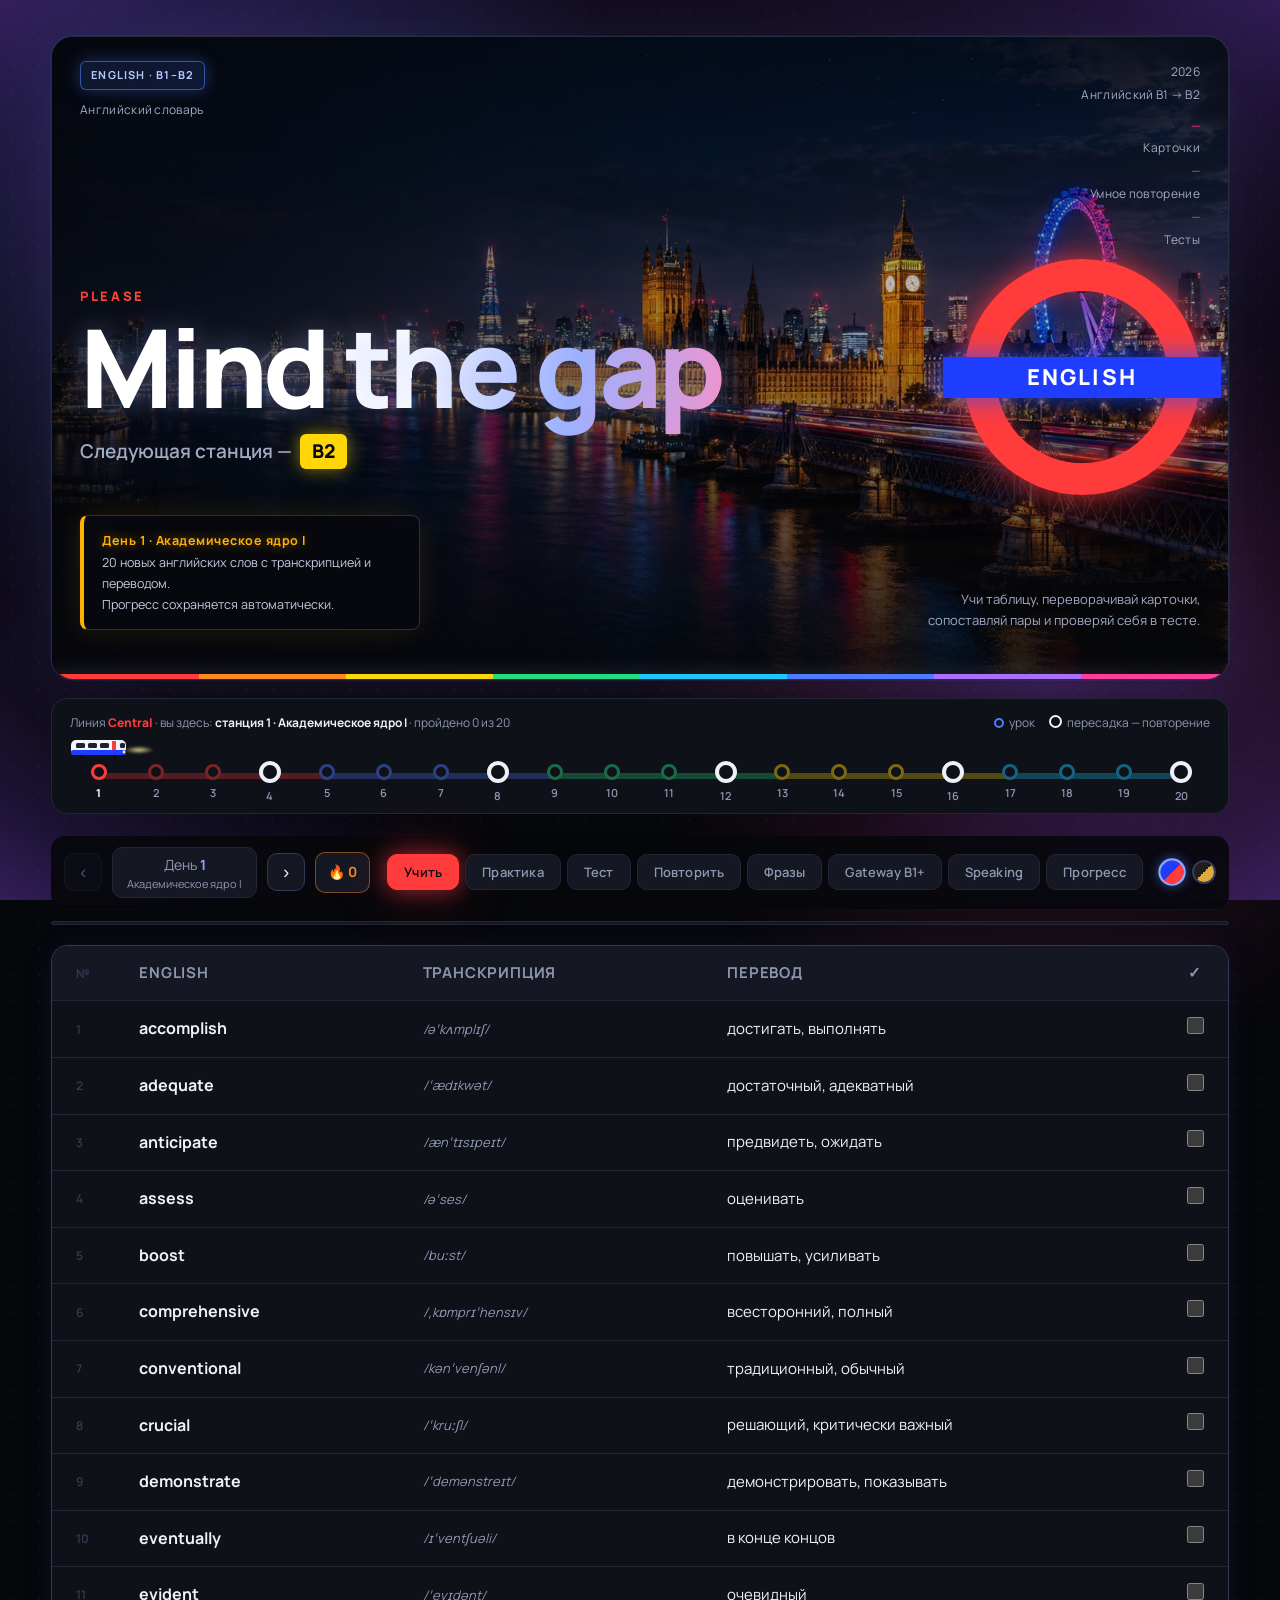
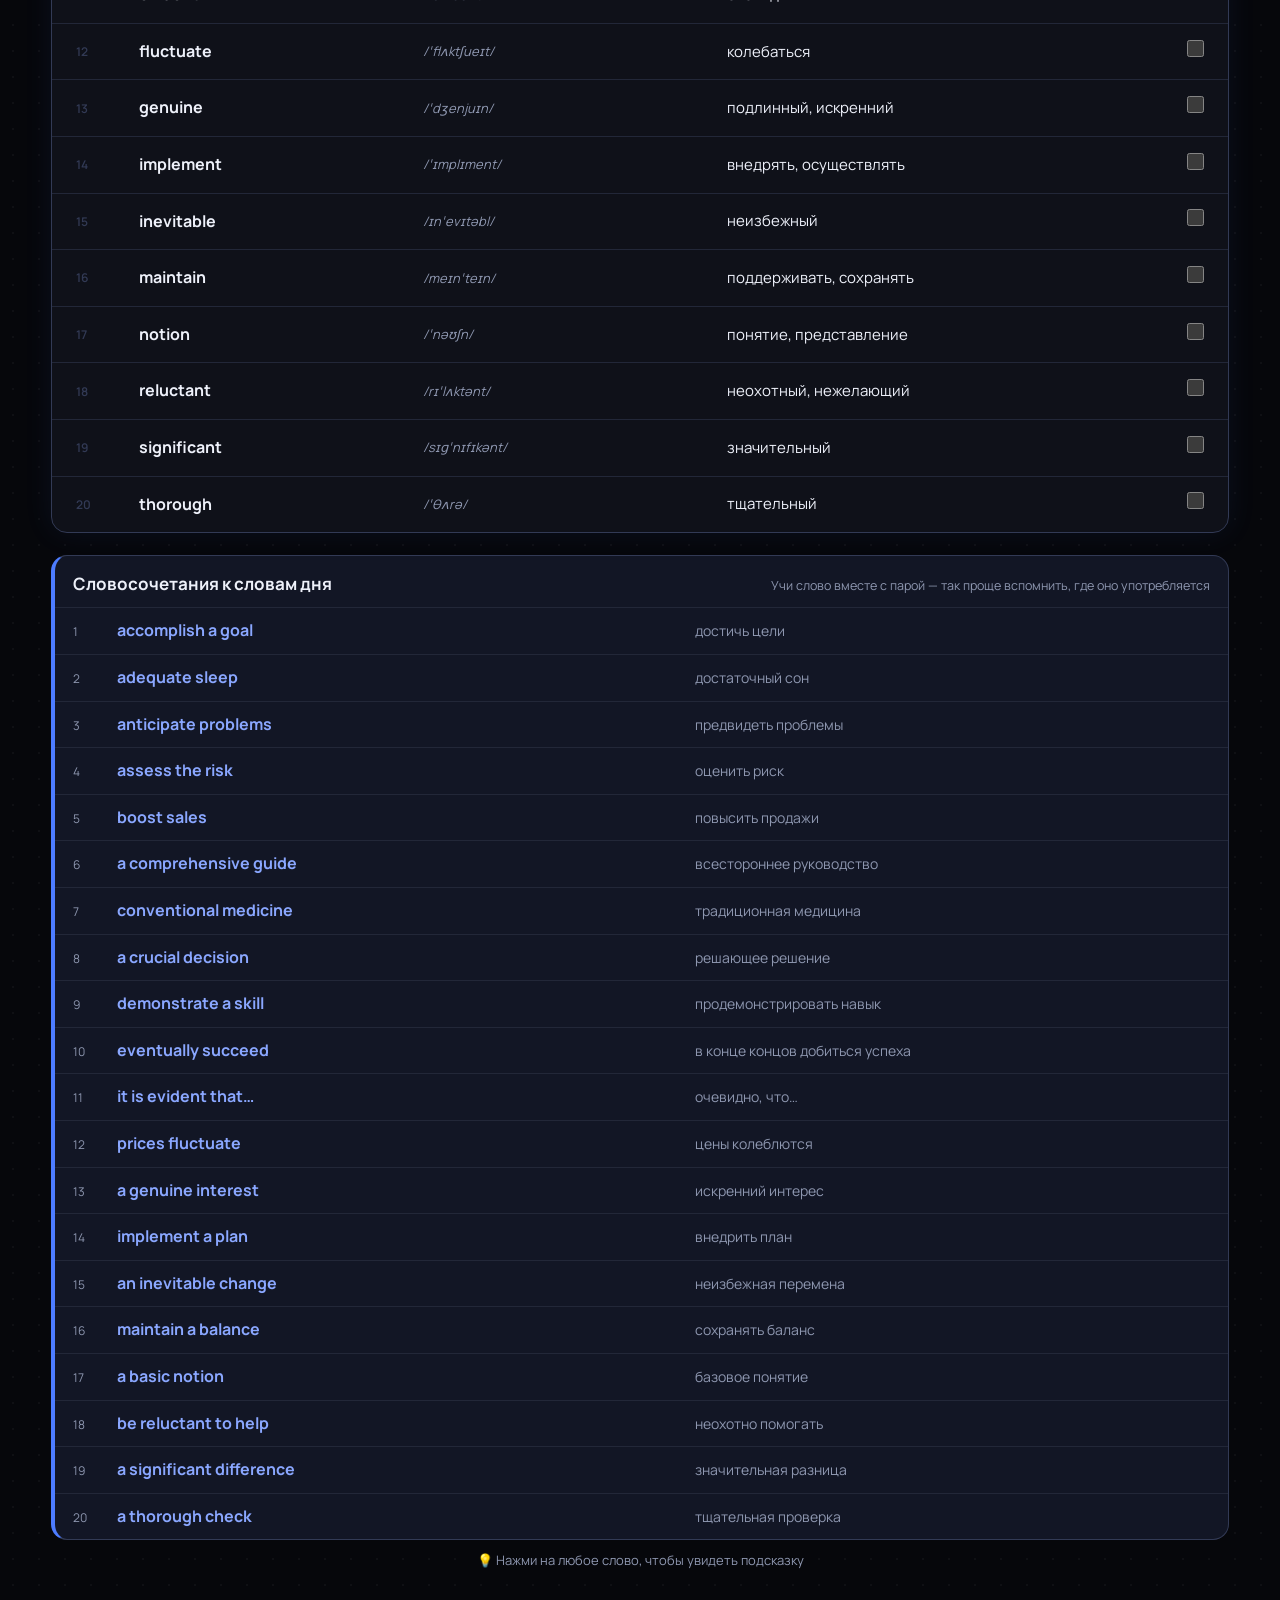
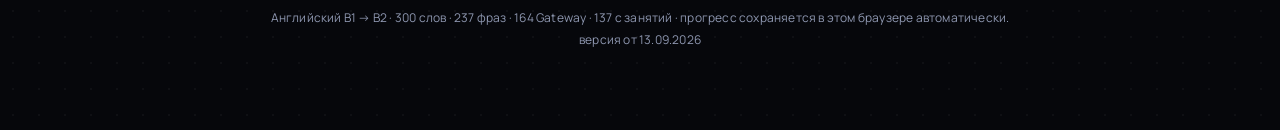
==== commit cd5f6555: "Gateway B1+: 10 слов со скриншотов в WORDS TO LEARN (alarm, wrinkled, fabulously и др.) Co-Authored-" ====
--- a/index.html
+++ b/index.html
@@ -939,7 +939,7 @@
   <div class="pop-ru" id="popRu"></div>
 </div>
 
-<script id="speaking-data" type="application/json">{"topics":[{"cat":"TRAVELLING","ru":"Путешествия","items":[{"en":"the Great Wall of China","ipa":"/ðə ˌɡreɪt ˈwɔːl əv ˈtʃaɪnə/","ru":"Великая Китайская стена","note":"Так правильно. «The Great Chinese Wall» — калька с русского, носители так не говорят."},{"en":"I've been to China","ipa":"/aɪv ˈbiːn tə ˈtʃaɪnə/","ru":"Я был в Китае (и вернулся)"},{"en":"fatty food","ipa":"/ˈfæti fuːd/","ru":"жирная еда"},{"en":"heavy food","ipa":"/ˈhevi fuːd/","ru":"тяжёлая еда"},{"en":"Chinese cuisine","ipa":"/ˌtʃaɪˈniːz kwɪˈziːn/","ru":"китайская кухня"},{"en":"last year I went to Turkey twice","ipa":"/aɪ ˈwent tə ˈtɜːki twaɪs/","ru":"в прошлом году я дважды ездил в Турцию","note":"«I was to Turkey» — ошибка. Правильно: I went to Turkey / I was in Turkey."},{"en":"there's a great view over the sea","ipa":"/ə ˌɡreɪt ˈvjuː ˌəʊvə ðə ˈsiː/","ru":"оттуда прекрасный вид на море"},{"en":"mosque","ipa":"/mɒsk/","ru":"мечеть"},{"en":"traveller","ipa":"/ˈtrævələ/","ru":"путешественник"},{"en":"tourist","ipa":"/ˈtʊərɪst/","ru":"турист"},{"en":"plan in advance","ipa":"/ˌplæn ɪn ədˈvɑːns/","ru":"планировать заранее","note":"«Заранее» — это только in advance; всё выражение = «планировать заранее»."},{"en":"play it by ear","ipa":"/ˌpleɪ ɪt baɪ ˈɪə/","ru":"действовать по обстоятельствам, решать на ходу","note":"В конспекте перевод «плыть по течению» — это не то. Play it by ear = не планировать, решать на месте."},{"en":"go with the flow","ipa":"/ˌɡəʊ wɪð ðə ˈfləʊ/","ru":"плыть по течению, не сопротивляться"},{"en":"heavy rain","ipa":"/ˌhevi ˈreɪn/","ru":"сильный дождь"},{"en":"my plans went amiss","ipa":"/maɪ ˈplænz went əˈmɪs/","ru":"мои планы пошли не так"},{"en":"get over it","ipa":"/ˌɡet ˈəʊvər ɪt/","ru":"пережить, справиться с этим"},{"en":"stick to your plans","ipa":"/ˌstɪk tə jɔː ˈplænz/","ru":"придерживаться плана"},{"en":"advantages","ipa":"/ədˈvɑːntɪdʒɪz/","ru":"преимущества"},{"en":"sights","ipa":"/saɪts/","ru":"достопримечательности"},{"en":"go sightseeing","ipa":"/ˌɡəʊ ˈsaɪtsiːɪŋ/","ru":"осматривать достопримечательности","note":"В конспекте «осмотр их» — это глагольное выражение: go sightseeing."},{"en":"hop-on / hop-off bus","ipa":"/ˌhɒp ɒn ˌhɒp ˈɒf bʌs/","ru":"экскурсионный автобус со свободной посадкой и высадкой"},{"en":"double-decker","ipa":"/ˌdʌbl ˈdekə/","ru":"двухэтажный автобус"},{"en":"convenient","ipa":"/kənˈviːniənt/","ru":"удобный"},{"en":"get on well with","ipa":"/ˌɡet ɒn ˈwel wɪð/","ru":"хорошо ладить с"},{"en":"fall out","ipa":"/ˌfɔːl ˈaʊt/","ru":"поссориться, поругаться"},{"en":"spoil","ipa":"/spɔɪl/","ru":"испортить"},{"en":"identify","ipa":"/aɪˈdentɪfaɪ/","ru":"определить, распознать"},{"en":"talk to somebody","ipa":"/ˈtɔːk tə ˌsʌmbədi/","ru":"разговаривать с кем-то"},{"en":"free / independent","ipa":"/friː, ˌɪndɪˈpendənt/","ru":"свободный / самостоятельный"},{"en":"depend on","ipa":"/dɪˈpend ɒn/","ru":"зависеть от"},{"en":"theme park","ipa":"/ˈθiːm pɑːk/","ru":"парк аттракционов"},{"en":"scared to death","ipa":"/ˌskeəd tə ˈdeθ/","ru":"напуган до смерти"},{"en":"market","ipa":"/ˈmɑːkɪt/","ru":"рынок"},{"en":"locals","ipa":"/ˈləʊklz/","ru":"местные жители"},{"en":"blend in","ipa":"/ˌblend ˈɪn/","ru":"слиться с местными, не выделяться"},{"en":"bring back memories","ipa":"/ˌbrɪŋ bæk ˈmeməriz/","ru":"навевать воспоминания","note":"Обычно говорят bring back memories, а не просто bring memories."},{"en":"remind of a place","ipa":"/rɪˈmaɪnd əv ə ˈpleɪs/","ru":"напоминать о месте"}]},{"cat":"FILMS AND SERIES","ru":"Фильмы и сериалы","items":[{"en":"a series","ipa":"/ˈsɪəriːz/","ru":"сериал (форма не меняется: one series — two series)","note":"Внимание: series = сериал целиком, а не «серия»."},{"en":"an episode","ipa":"/ən ˈepɪsəʊd/","ru":"серия, эпизод","note":"Русская «серия» по-английски episode. Частая ошибка — сказать series."},{"en":"genre","ipa":"/ˈʒɒnrə/","ru":"жанр"},{"en":"thriller","ipa":"/ˈθrɪlə/","ru":"триллер","note":"В конспекте «боевик» — это неверно. Боевик = action film."},{"en":"action film","ipa":"/ˈækʃn fɪlm/","ru":"боевик"},{"en":"plot","ipa":"/plɒt/","ru":"сюжет"},{"en":"suspense","ipa":"/səˈspens/","ru":"напряжённое ожидание, саспенс","note":"Не просто «ожидание» — именно тревожное напряжение перед развязкой."},{"en":"light-hearted","ipa":"/ˌlaɪt ˈhɑːtɪd/","ru":"лёгкий, беззаботный"},{"en":"intense","ipa":"/ɪnˈtens/","ru":"напряжённый"},{"en":"energise","ipa":"/ˈenədʒaɪz/","ru":"заряжать энергией"},{"en":"cheer up","ipa":"/ˌtʃɪər ˈʌp/","ru":"взбодриться, поднять настроение"},{"en":"lift your spirits","ipa":"/ˌlɪft jɔː ˈspɪrɪts/","ru":"поднимать настроение"},{"en":"feel low / feel blue","ipa":"/ˌfiːl ˈləʊ, ˌfiːl ˈbluː/","ru":"грустить, хандрить"},{"en":"documentary","ipa":"/ˌdɒkjuˈmentri/","ru":"документальный фильм"},{"en":"all-time favourite","ipa":"/ˌɔːl taɪm ˈfeɪvərɪt/","ru":"любимый на все времена"},{"en":"cast","ipa":"/kɑːst/","ru":"актёрский состав"},{"en":"screenwriting","ipa":"/ˈskriːnraɪtɪŋ/","ru":"написание сценария (процесс)","note":"Сам сценарий как текст — script или screenplay."},{"en":"script / screenplay","ipa":"/skrɪpt, ˈskriːnpleɪ/","ru":"сценарий"},{"en":"set / scenery","ipa":"/set, ˈsiːnəri/","ru":"декорации","note":"Decoration — это украшение (например, ёлочное). В кино декорации = set."},{"en":"special effects","ipa":"/ˌspeʃl ɪˈfekts/","ru":"спецэффекты"},{"en":"director","ipa":"/dəˈrektə/","ru":"режиссёр"},{"en":"cameraman","ipa":"/ˈkæmrəmæn/","ru":"оператор"},{"en":"binge-watch","ipa":"/ˈbɪndʒ wɒtʃ/","ru":"смотреть запоем"},{"en":"binge-watcher","ipa":"/ˈbɪndʒ wɒtʃə/","ru":"тот, кто смотрит сериалы запоем"},{"en":"streaming platform","ipa":"/ˈstriːmɪŋ ˌplætfɔːm/","ru":"стриминговая платформа"},{"en":"go in blind","ipa":"/ˌɡəʊ ɪn ˈblaɪnd/","ru":"идти вслепую, без подготовки","note":"«In blind» отдельно не употребляется — нужен глагол: go in blind."},{"en":"character","ipa":"/ˈkærəktə/","ru":"персонаж"},{"en":"intelligent","ipa":"/ɪnˈtelɪdʒənt/","ru":"умный, сообразительный"},{"en":"confident","ipa":"/ˈkɒnfɪdənt/","ru":"уверенный в себе"},{"en":"fit","ipa":"/fɪt/","ru":"в хорошей физической форме"},{"en":"muscular","ipa":"/ˈmʌskjələ/","ru":"мускулистый"},{"en":"it resonates with me","ipa":"/ɪt ˈrezəneɪts wɪð miː/","ru":"это находит во мне отклик","note":"Конструкция: resonate WITH somebody."}]},{"cat":"FUTURE CAREER","ru":"Будущая карьера","items":[{"en":"certain","ipa":"/ˈsɜːtn/","ru":"уверенный, определившийся"},{"en":"physicist","ipa":"/ˈfɪzɪsɪst/","ru":"физик"},{"en":"earn well","ipa":"/ˌɜːn ˈwel/","ru":"хорошо зарабатывать"},{"en":"responsibility","ipa":"/rɪˌspɒnsəˈbɪləti/","ru":"ответственность"},{"en":"go bankrupt","ipa":"/ˌɡəʊ ˈbæŋkrʌpt/","ru":"обанкротиться"},{"en":"follow your passion","ipa":"/ˌfɒləʊ jɔː ˈpæʃn/","ru":"следовать за своим призванием"},{"en":"career path","ipa":"/kəˈrɪə pɑːθ/","ru":"карьерный путь"},{"en":"achieve","ipa":"/əˈtʃiːv/","ru":"достигать"},{"en":"set goals","ipa":"/ˌset ˈɡəʊlz/","ru":"ставить цели"},{"en":"move forward","ipa":"/ˌmuːv ˈfɔːwəd/","ru":"двигаться вперёд"},{"en":"communication skills","ipa":"/kəˌmjuːnɪˈkeɪʃn skɪlz/","ru":"навыки общения"},{"en":"emotional intelligence","ipa":"/ɪˌməʊʃənl ɪnˈtelɪdʒəns/","ru":"эмоциональный интеллект"},{"en":"employee","ipa":"/ɪmˈplɔɪiː/","ru":"сотрудник, работник"},{"en":"inspiring","ipa":"/ɪnˈspaɪərɪŋ/","ru":"вдохновляющий"},{"en":"bachelor's degree","ipa":"/ˈbætʃələz dɪˌɡriː/","ru":"степень бакалавра, бакалавриат"},{"en":"master's degree","ipa":"/ˈmɑːstəz dɪˌɡriː/","ru":"степень магистра, магистратура"},{"en":"obligatory","ipa":"/əˈblɪɡətri/","ru":"обязательный"},{"en":"negotiate","ipa":"/nɪˈɡəʊʃieɪt/","ru":"вести переговоры, договариваться"},{"en":"be good with numbers","ipa":"/bi ˌɡʊd wɪð ˈnʌmbəz/","ru":"хорошо обращаться с числами"},{"en":"figures","ipa":"/ˈfɪɡəz/","ru":"цифры, показатели"},{"en":"calculations","ipa":"/ˌkælkjuˈleɪʃnz/","ru":"расчёты"},{"en":"hands-on experience","ipa":"/ˌhændz ɒn ɪkˈspɪəriəns/","ru":"практический опыт"},{"en":"job satisfaction","ipa":"/ˈdʒɒb ˌsætɪsfækʃn/","ru":"удовлетворённость работой"},{"en":"salary","ipa":"/ˈsæləri/","ru":"зарплата"},{"en":"gain experience","ipa":"/ˌɡeɪn ɪkˈspɪəriəns/","ru":"набираться опыта"},{"en":"burnout","ipa":"/ˈbɜːnaʊt/","ru":"выгорание"},{"en":"rest","ipa":"/rest/","ru":"отдыхать"},{"en":"recover / recharge","ipa":"/rɪˈkʌvə, ˌriːˈtʃɑːdʒ/","ru":"восстанавливаться (о человеке)","note":"Restore — «восстанавливать что-то» (здание, файл). О себе говорят recover или recharge."},{"en":"challenge","ipa":"/ˈtʃælɪndʒ/","ru":"сложная задача, вызов"},{"en":"face","ipa":"/feɪs/","ru":"столкнуться с, встретить лицом к лицу"},{"en":"blend in with the team","ipa":"/ˌblend ɪn wɪð ðə ˈtiːm/","ru":"вписаться в коллектив"},{"en":"lack of experience","ipa":"/ˌlæk əv ɪkˈspɪəriəns/","ru":"нехватка опыта"},{"en":"career expectations","ipa":"/kəˈrɪər ˌekspekˈteɪʃnz/","ru":"карьерные ожидания"},{"en":"newbie","ipa":"/ˈnjuːbi/","ru":"новичок","note":"Пишется newbie, а не newby."},{"en":"part-time","ipa":"/ˌpɑːt ˈtaɪm/","ru":"частичная занятость"},{"en":"precious experience","ipa":"/ˌpreʃəs ɪkˈspɪəriəns/","ru":"ценный опыт"},{"en":"advantage over your peers","ipa":"/ədˌvɑːntɪdʒ ˌəʊvə jɔː ˈpɪəz/","ru":"преимущество перед сверстниками"},{"en":"work for","ipa":"/ˈwɜːk fɔː/","ru":"работать на (кого-то)"}]},{"cat":"FOOD","ru":"Еда","items":[{"en":"time-consuming","ipa":"/ˈtaɪm kənˌsjuːmɪŋ/","ru":"отнимающий много времени"},{"en":"a waste of time","ipa":"/ə ˈweɪst əv ˈtaɪm/","ru":"пустая трата времени","note":"Обычно с артиклем: it's a waste of time."},{"en":"deliver","ipa":"/dɪˈlɪvə/","ru":"доставлять"},{"en":"variety","ipa":"/vəˈraɪəti/","ru":"разнообразие","note":"Конструкция: a variety of food — разнообразная еда. Прилагательное — various."},{"en":"add","ipa":"/æd/","ru":"добавлять"},{"en":"eat in","ipa":"/ˌiːt ˈɪn/","ru":"есть дома, готовить дома"},{"en":"eat out","ipa":"/ˌiːt ˈaʊt/","ru":"есть вне дома, ходить в кафе или ресторан"},{"en":"order","ipa":"/ˈɔːdə/","ru":"заказывать"},{"en":"serve","ipa":"/sɜːv/","ru":"подавать (еду)"},{"en":"healthy diet","ipa":"/ˌhelθi ˈdaɪət/","ru":"здоровое питание, здоровый рацион"},{"en":"additives","ipa":"/ˈædɪtɪvz/","ru":"пищевые добавки"},{"en":"treat somebody","ipa":"/ˈtriːt ˈsʌmbədi/","ru":"угостить, побаловать кого-то","note":"«Порадовать» — неточно. Конструкции: treat somebody to something (угостить чем-то), treat yourself (побаловать себя). Существительное a treat — лакомство, приятность."},{"en":"lift one's spirits","ipa":"/ˌlɪft wʌnz ˈspɪrɪts/","ru":"поднять настроение"},{"en":"junk food","ipa":"/ˈdʒʌŋk fuːd/","ru":"вредная еда, фастфуд"},{"en":"go on a diet","ipa":"/ˌɡəʊ ɒn ə ˈdaɪət/","ru":"сесть на диету"},{"en":"lose weight","ipa":"/ˌluːz ˈweɪt/","ru":"худеть, сбрасывать вес","note":"В конспекте losing weight — это форма с -ing. Базовая форма для заучивания: lose weight."},{"en":"cuisine","ipa":"/kwɪˈziːn/","ru":"кухня (кулинарная традиция страны)","note":"Кухня как комната — kitchen. Cuisine — только про стиль готовки: French cuisine."},{"en":"eating habits","ipa":"/ˈiːtɪŋ ˌhæbɪts/","ru":"пищевые привычки"},{"en":"producers","ipa":"/prəˈdjuːsəz/","ru":"производители","note":"Здесь множественное число. Один производитель — a producer."},{"en":"health-conscious","ipa":"/ˈhelθ ˌkɒnʃəs/","ru":"заботящийся о здоровье, следящий за здоровьем","note":"«Сознательные относительно здоровья» — калька. По-русски: следящий за здоровьем."},{"en":"watch what you eat","ipa":"/ˌwɒtʃ wɒt juː ˈiːt/","ru":"следить за тем, что ешь"},{"en":"follow a trend","ipa":"/ˌfɒləʊ ə ˈtrend/","ru":"следовать тренду","note":"Нужен артикль: follow a trend / following a trend. «Following trend» — ошибка."},{"en":"local cuisine","ipa":"/ˌləʊkl kwɪˈziːn/","ru":"местная кухня"},{"en":"canteen","ipa":"/kænˈtiːn/","ru":"столовая (на работе, в школе)"},{"en":"fine dining","ipa":"/ˌfaɪn ˈdaɪnɪŋ/","ru":"высокая кухня, дорогие рестораны с изысканной подачей"},{"en":"dish","ipa":"/dɪʃ/","ru":"блюдо"},{"en":"comfort food","ipa":"/ˈkʌmfət fuːd/","ru":"еда, которая успокаивает и утешает","note":"Не «еда, которую можно есть постоянно». Это простая еда из детства, к которой тянет, когда грустно или устал: мамин суп, картошка, макароны с сыром."},{"en":"sweets","ipa":"/swiːts/","ru":"сладости","note":"Sweet — прилагательное «сладкий». Сладости как еда: sweets (брит.) или candy (амер.)."},{"en":"eating disorders","ipa":"/ˈiːtɪŋ dɪsˌɔːdəz/","ru":"расстройства пищевого поведения","note":"Правильный термин — eating disorders. «Food disorders» носители не говорят."},{"en":"put on weight / gain weight","ipa":"/ˌpʊt ɒn ˈweɪt, ˌɡeɪn ˈweɪt/","ru":"набрать вес"}]},{"group":"Gateway B1+","cat":"BUILDING YOUR CONFIDENCE","ru":"Уверенность в себе","items":[{"en":"self-esteem","ipa":"/ˌself ɪˈstiːm/","ru":"самооценка","note":"Key concepts от репетитора, 25 Oct. My self-esteem is quite high because I have a good opinion of myself."},{"en":"objective / goal","ipa":"/əbˈdʒektɪv/, /ɡəʊl/","ru":"цель","note":"Key concepts от репетитора, 25 Oct. My objective is to pass all my exams with a high mark."},{"en":"proud (of)","ipa":"/praʊd/","ru":"гордый (чем-то)","note":"Key concepts от репетитора, 25 Oct. I was very proud of my school results last year."},{"en":"achievement","ipa":"/əˈtʃiːvmənt/","ru":"достижение","note":"Key concepts от репетитора, 25 Oct. Getting 10 out of 10 in every subject is a great achievement."},{"en":"confident","ipa":"/ˈkɒnfɪdənt/","ru":"уверенный в себе","note":"Из текста: Be confident in your own opinions, ideas and feelings."},{"en":"courage","ipa":"/ˈkʌrɪdʒ/","ru":"смелость"},{"en":"reduce stress","ipa":"/rɪˌdjuːs ˈstres/","ru":"снизить стресс","note":"Из текста: Exercise helps to reduce stress and to be healthier and happier."},{"en":"express (feelings)","ipa":"/ɪkˈspres/","ru":"выражать (чувства)"},{"en":"put pressure on someone","ipa":"/pʊt ˈpreʃə ɒn ˈsʌmwʌn/","ru":"давить на кого-то","note":"Из текста: Your friends may put pressure on you to agree."},{"en":"contribution","ipa":"/ˌkɒntrɪˈbjuːʃn/","ru":"вклад","note":"Из текста: Make a contribution."},{"en":"give someone a hand","ipa":"/ɡɪv ˈsʌmwʌn ə ˈhænd/","ru":"помочь кому-то","note":"Из текста: Give your parents a hand at home."},{"en":"be afraid of","ipa":"/bi əˈfreɪd əv/","ru":"бояться"},{"en":"raise","ipa":"/reɪz/","ru":"повышать, поднимать","note":"Из домашки (speech): teenagers can raise their self-esteem. Нужен предмет после глагола; rise без предмета: your self-esteem begins to rise."}]},{"group":"Gateway B1+","cat":"STATES AND ACTIONS","ru":"Глаголы состояния и действия","items":[{"en":"seem","ipa":"/siːm/","ru":"казаться","note":"Gateway B1+, States and Actions. Глагол состояния (of the senses), в Continuous не ставится. She seems happy today."},{"en":"sound","ipa":"/saʊnd/","ru":"звучать","note":"Gateway B1+, States and Actions. Глагол состояния (of the senses). That sounds like a great plan."},{"en":"stative verb","ipa":"/ˈsteɪtɪv vɜːb/","ru":"глагол состояния","note":"Gateway B1+, States and Actions. Описывает состояние, обычно без Continuous. I know the answer (не I'm knowing)."},{"en":"action verb","ipa":"/ˈækʃn vɜːb/","ru":"глагол действия","note":"Gateway B1+, States and Actions. Описывает действие, можно ставить в Continuous. I'm reading a book now."}]},{"group":"Gateway B1+","cat":"HABITS AND GOALS","ru":"Привычки и цели","items":[{"en":"self-confidence","ipa":"/ˌself ˈkɒnfɪdəns/","ru":"уверенность в себе","note":"Gateway B1+, Speaking and Vocabulary."},{"en":"adventurous","ipa":"/ədˈventʃərəs/","ru":"любящий приключения","note":"Gateway B1+, Speaking and Vocabulary."},{"en":"hobby","ipa":"/ˈhɒbi/","ru":"хобби"},{"en":"take up (a hobby)","ipa":"/teɪk ˈʌp/","ru":"начать заниматься (хобби)","note":"Is there a hobby you would like to take up?"},{"en":"a computer nerd","ipa":"/ə kəmˈpjuːtə nɜːd/","ru":"компьютерный «ботаник»"},{"en":"a computer scientist","ipa":"/ə kəmˈpjuːtə ˈsaɪəntɪst/","ru":"специалист по информатике"},{"en":"be / feel stuck","ipa":"/ˌbiː ˈstʌk, ˌfiːl ˈstʌk/","ru":"чувствовать, что застрял","note":"Gateway B1+, Unit 1, Useful vocabulary. I feel stuck at work and need a change."},{"en":"be / feel in a rut","ipa":"/ˌbiː ɪn ə ˈrʌt, ˌfiːl ɪn ə ˈrʌt/","ru":"быть в рутине, «в колее»","note":"Gateway B1+, Unit 1, Useful vocabulary. I'm in a rut: every day is exactly the same."},{"en":"follow in sb's footsteps","ipa":"/ˌfɒləʊ ɪn ˌsʌmbədiz ˈfʊtsteps/","ru":"пойти по чьим-то стопам","note":"Gateway B1+, Unit 1, Useful vocabulary. I want to follow in my father's footsteps and become a doctor."},{"en":"add a new habit","ipa":"/æd ə ˌnjuː ˈhæbɪt/","ru":"добавить новую привычку","note":"Gateway B1+, Unit 1, Useful vocabulary. I want to add a habit of planning my day."},{"en":"subtract a habit","ipa":"/səbˌtrækt ə ˈhæbɪt/","ru":"избавиться от привычки","note":"Gateway B1+, Unit 1, Useful vocabulary. I'd like to subtract the habit of checking my phone in bed."},{"en":"fly by (day, time)","ipa":"/ˌflaɪ ˈbaɪ/","ru":"пролетать (о времени)","note":"Gateway B1+, Unit 1, Useful vocabulary. The summer just flew by."},{"en":"memorable","ipa":"/ˈmemərəbl/","ru":"запоминающийся","note":"Gateway B1+, Unit 1, Useful vocabulary. It was a truly memorable holiday."},{"en":"want sth badly","ipa":"/ˌwɒnt ˈsʌmθɪŋ ˈbædli/","ru":"очень сильно хотеть что-то","note":"Gateway B1+, Unit 1, Useful vocabulary. I want this job badly."},{"en":"do sth from scratch","ipa":"/ˌduː ˈsʌmθɪŋ frəm ˈskrætʃ/","ru":"делать с нуля","note":"Gateway B1+, Unit 1, Useful vocabulary. She built her website from scratch."},{"en":"make sustainable changes","ipa":"/ˌmeɪk səˌsteɪnəbl ˈtʃeɪndʒɪz/","ru":"вносить устойчивые изменения","note":"Gateway B1+, Unit 1, Useful vocabulary. Small steps help you make sustainable changes."},{"en":"give sth a shot (Give it a shot!)","ipa":"/ˌɡɪv ˈsʌmθɪŋ ə ˈʃɒt/","ru":"попробовать, дать чему-то шанс","note":"Gateway B1+, Unit 1, Useful vocabulary. I've never tried climbing, but I'll give it a shot!"}]},{"group":"Gateway B1+","cat":"CHARACTER AND BEHAVIOUR","ru":"Характер и поведение","items":[{"en":"nasty","ipa":"/ˈnɑːsti/","ru":"неприятный, противный, злой","note":"Gateway B1+."},{"en":"mate","ipa":"/meɪt/","ru":"приятель, друг","note":"Gateway B1+."},{"en":"says nasty things about you","ipa":"/sez ˈnɑːsti θɪŋz əˈbaʊt juː/","ru":"говорит о тебе гадости","note":"Gateway B1+, выражение из задания."},{"en":"behaves like a child","ipa":"/bɪˈheɪvz laɪk ə ˈtʃaɪld/","ru":"ведёт себя как ребёнок","note":"Gateway B1+, выражение из задания."},{"en":"capable of doing something","ipa":"/ˈkeɪpəbl əv ˈduːɪŋ ˈsʌmθɪŋ/","ru":"способный что-либо сделать","note":"Gateway B1+, выражение из задания."}]},{"group":"Gateway B1+","cat":"PLANS AND ARRANGEMENTS","ru":"Планы и договорённости","items":[{"en":"refer to","ipa":"/rɪˈfɜː(r) tə/","ru":"относиться к; обозначать","note":"Gateway B1+. The verb refers to the future. — Глагол относится к будущему."},{"en":"forward","ipa":"/ˈfɔːwəd/","ru":"вперёд","note":"Gateway B1+. Move forward. — Двигайся вперёд."},{"en":"look forward to something","ipa":"/ˌlʊk ˈfɔːwəd tə ˈsʌmθɪŋ/","ru":"ждать чего-то с нетерпением","note":"Gateway B1+. I'm really looking forward to it. — Я очень этого жду."},{"en":"find out","ipa":"/ˌfaɪnd ˈaʊt/","ru":"выяснить, узнать","note":"Gateway B1+. I'm finding out about Rio. — Я узнаю информацию о Рио."},{"en":"arrangements","ipa":"/əˈreɪndʒmənts/","ru":"договорённости; приготовления","note":"Gateway B1+. We've made all the arrangements. — Мы всё организовали."},{"en":"have booked","ipa":"/həv ˈbʊkt/","ru":"уже забронировали","note":"Gateway B1+. They have booked a tennis court. — Они забронировали теннисный корт."},{"en":"stick (about changes and habits)","ipa":"/stɪk/","ru":"закрепляться, сохраняться надолго","note":"Gateway B1+. Small changes are more likely to stick. — Небольшие изменения чаще закрепляются."},{"en":"small, sustainable changes","ipa":"/smɔːl səˈsteɪnəbl ˈtʃeɪndʒɪz/","ru":"небольшие изменения, которые можно поддерживать долго","note":"Gateway B1+. Make small, sustainable changes. — Вноси небольшие изменения, которых сможешь придерживаться."}]},{"group":"Gateway B1+","cat":"NEWS AND EVENTS","ru":"Новости и события","items":[{"en":"newsreader","ipa":"/ˈnjuːzriːdə(r)/","ru":"ведущий новостей, диктор","note":"Gateway B1+. The newsreader is in the studio. — Ведущий новостей находится в студии."},{"en":"spot","ipa":"/spɒt/","ru":"место, точка; также пятно","note":"Gateway B1+. This is a good spot. — Это хорошее место."},{"en":"on the spot","ipa":"/ɒn ðə ˈspɒt/","ru":"на месте, на месте событий","note":"Gateway B1+. Reporters are on the spot. — Корреспонденты находятся на месте событий."},{"en":"nearly","ipa":"/ˈnɪəli/","ru":"почти","note":"Gateway B1+. She's nearly there. — Она почти у цели."},{"en":"tax / taxes","ipa":"/tæks/, /ˈtæksɪz/","ru":"налог / налоги","note":"Gateway B1+. Taxes are going up. — Налоги повышаются."},{"en":"riot","ipa":"/ˈraɪət/","ru":"бунт, массовые беспорядки","note":"Gateway B1+. The riot isn't over yet. — Беспорядки ещё не закончились."},{"en":"world trade","ipa":"/ˌwɜːld ˈtreɪd/","ru":"мировая торговля","note":"Gateway B1+. Talks on world trade. — Переговоры о мировой торговле."},{"en":"talks","ipa":"/tɔːks/","ru":"переговоры","note":"Gateway B1+. The talks begin tomorrow. — Переговоры начинаются завтра."},{"en":"at noon","ipa":"/ət ˈnuːn/","ru":"в полдень, в 12 часов дня","note":"Gateway B1+. The ceremony starts at noon. — Церемония начинается в полдень."},{"en":"take off","ipa":"/ˌteɪk ˈɒf/","ru":"взлетать","note":"Gateway B1+. The plane is about to take off. — Самолёт вот-вот взлетит."}]},{"cat":"IDIOMS","ru":"Идиомы","group":"Gateway B1+","items":[{"en":"like a fish out of water","ipa":"/ˌlaɪk ə ˌfɪʃ aʊt əv ˈwɔːtə(r)/","ru":"не в своей тарелке, чувствовать себя не на месте","note":"Gateway B1+, олимпиадное задание (idioms). At the formal party in jeans, I felt like a fish out of water."},{"en":"jazz sth up","ipa":"/ˌdʒæz ˈsʌmθɪŋ ˈʌp/","ru":"оживить, сделать ярче","note":"Gateway B1+, олимпиадное задание (idioms). Let's jazz up the presentation with some photos."},{"en":"in the blink of an eye","ipa":"/ɪn ðə ˌblɪŋk əv ən ˈaɪ/","ru":"в мгновение ока, очень быстро","note":"Gateway B1+, олимпиадное задание (idioms). The bus was gone in the blink of an eye."},{"en":"teething problems","ipa":"/ˈtiːðɪŋ ˌprɒbləmz/","ru":"«детские болезни», трудности на начальном этапе","note":"Gateway B1+, олимпиадное задание (idioms). Every new restaurant has teething problems in its first month."},{"en":"a tall order","ipa":"/ə ˌtɔːl ˈɔːdə(r)/","ru":"трудная задача, слишком большая просьба","note":"Gateway B1+, олимпиадное задание (idioms). Winning the league in his first season would be a tall order."},{"en":"like shooting fish in a barrel","ipa":"/ˌlaɪk ˌʃuːtɪŋ ˈfɪʃ ɪn ə ˈbærəl/","ru":"проще простого","note":"Gateway B1+, олимпиадное задание (idioms). For her, the quiz was like shooting fish in a barrel."},{"en":"a shoulder to cry on","ipa":"/ə ˌʃəʊldə tə ˈkraɪ ɒn/","ru":"тот, кто выслушает и утешит","note":"Gateway B1+, олимпиадное задание (idioms). Everyone needs a friend who can be a shoulder to cry on."},{"en":"like a broken record","ipa":"/ˌlaɪk ə ˌbrəʊkən ˈrekɔːd/","ru":"твердить одно и то же, как заезженная пластинка","note":"Gateway B1+, олимпиадное задание (idioms). Sorry to sound like a broken record, but please tidy your room."}]},{"cat":"NEGATIVE PREFIXES","ru":"Отрицательные приставки","group":"Gateway B1+","items":[{"en":"believable — unbelievable","ipa":"/bɪˈliːvəbl/, /ˌʌnbɪˈliːvəbl/","ru":"правдоподобный, такой, которому можно поверить — невероятный, неправдоподобный","note":"Gateway B1+, negative prefixes."},{"en":"valid — invalid","ipa":"/ˈvælɪd/, /ɪnˈvælɪd/","ru":"действительный — недействительный","note":"Gateway B1+, negative prefixes. The tickets are invalid, you haven't clipped them. В ДЗ была опечатка: invvalid."},{"en":"advantage — disadvantage","ipa":"/ədˈvɑːntɪdʒ/, /ˌdɪsədˈvɑːntɪdʒ/","ru":"преимущество — недостаток","note":"Gateway B1+, negative prefixes. The cost of commuting to work is the only disadvantage for me."},{"en":"satisfied — dissatisfied","ipa":"/ˈsætɪsfaɪd/, /dɪsˈsætɪsfaɪd/","ru":"довольный — недовольный","note":"Gateway B1+, negative prefixes. If your customer is dissatisfied, they won't do repeat business with you. В ДЗ была опечатка: unsatisfield. Стандарт: dissatisfied."},{"en":"reliable — unreliable","ipa":"/rɪˈlaɪəbl/, /ˌʌnrɪˈlaɪəbl/","ru":"надёжный — ненадёжный","note":"Gateway B1+, negative prefixes. Our supplier has proven to be unreliable, we need to find a new one."},{"en":"employed — unemployed","ipa":"/ɪmˈplɔɪd/, /ˌʌnɪmˈplɔɪd/","ru":"трудоустроенный — безработный","note":"Gateway B1+, negative prefixes. Are there many unemployed people in your country?"},{"en":"mortal — immortal","ipa":"/ˈmɔːtl/, /ɪˈmɔːtl/","ru":"смертный — бессмертный","note":"Gateway B1+, negative prefixes. Fairy tale characters are often depicted as immortal."},{"en":"familiar — unfamiliar","ipa":"/fəˈmɪliə(r)/, /ˌʌnfəˈmɪliə(r)/","ru":"знакомый — незнакомый","note":"Gateway B1+, negative prefixes. I'm unfamiliar with this system. В ДЗ была опечатка: unfamilliar."},{"en":"curable — incurable","ipa":"/ˈkjʊərəbl/, /ɪnˈkjʊərəbl/","ru":"излечимый — неизлечимый","note":"Gateway B1+, negative prefixes. This is a rare and incurable disease."},{"en":"relevant — irrelevant","ipa":"/ˈreləvənt/, /ɪˈreləvənt/","ru":"относящийся к делу или теме, уместный — не относящийся к делу, неуместный","note":"Gateway B1+, negative prefixes. В ДЗ было unrelevant."},{"en":"behaves — misbehaves","ipa":"/bɪˈheɪvz/, /ˌmɪsbɪˈheɪvz/","ru":"ведёт себя — плохо себя ведёт","note":"Gateway B1+, negative prefixes. Jeremy often misbehaves to get people's attention. В ДЗ было unbehaves. Для глагола нужен mis-."},{"en":"fortunately — unfortunately","ipa":"/ˈfɔːtʃənətli/, /ʌnˈfɔːtʃənətli/","ru":"к счастью — к сожалению","note":"Gateway B1+, negative prefixes. Unfortunately, it was impossible to talk her out of doing that."},{"en":"interpret — misinterpret","ipa":"/ɪnˈtɜːprɪt/, /ˌmɪsɪnˈtɜːprɪt/","ru":"истолковывать — неверно истолковать","note":"Gateway B1+, negative prefixes. Don't misinterpret things you are unwilling to admit! В ДЗ было uninterpret. Для глагола нужен mis-."},{"en":"willing — unwilling","ipa":"/ˈwɪlɪŋ/, /ʌnˈwɪlɪŋ/","ru":"готовый, согласный — не желающий, не готовый","note":"Gateway B1+, negative prefixes. Don't misinterpret things you are unwilling to admit!"},{"en":"secure — insecure","ipa":"/sɪˈkjʊə(r)/, /ˌɪnsɪˈkjʊə(r)/","ru":"чувствующий себя в безопасности, уверенный — неуверенный в себе, небезопасный","note":"Gateway B1+, negative prefixes. I don't think he feels safe, he seems very insecure."},{"en":"conscious — unconscious","ipa":"/ˈkɒnʃəs/, /ʌnˈkɒnʃəs/","ru":"в сознании — без сознания","note":"Gateway B1+, negative prefixes. When the ambulance arrived, the man was unconscious."},{"en":"governmental — non-governmental","ipa":"/ˌɡʌvnˈmentl/, /ˌnɒn ɡʌvnˈmentl/","ru":"правительственный — неправительственный","note":"Gateway B1+, negative prefixes. They are known as the first non-governmental television company in our country. В ДЗ было ungovermetal. Нужен non- и дефис."},{"en":"literate — illiterate","ipa":"/ˈlɪtərət/, /ɪˈlɪtərət/","ru":"грамотный — неграмотный","note":"Gateway B1+, negative prefixes. There are still so many illiterate people nowadays."},{"en":"appear — disappear","ipa":"/əˈpɪə(r)/, /ˌdɪsəˈpɪə(r)/","ru":"казаться; появляться — исчезать, пропадать","note":"Gateway B1+, negative prefixes, States and Actions. В значении «казаться» глагол состояния: He appears to be tired. В значении «появляться» глагол действия. Justin disappeared without saying a word to his friends."},{"en":"profit — non-profit","ipa":"/ˈprɒfɪt/, /ˌnɒn ˈprɒfɪt/","ru":"прибыль — некоммерческий","note":"Gateway B1+, negative prefixes. We are a small non-profit organization."},{"en":"obedient — disobedient","ipa":"/əˈbiːdiənt/, /ˌdɪsəˈbiːdiənt/","ru":"послушный — непослушный","note":"Gateway B1+, negative prefixes. Their kids are so impolite and disobedient. В ДЗ было unobedient. Нужен dis-."},{"en":"able — unable","ipa":"/ˈeɪbl/, /ʌnˈeɪbl/","ru":"способный, могущий — неспособный, не могущий","note":"Gateway B1+, negative prefixes. We were unable to cope with so much work."},{"en":"mature — immature","ipa":"/məˈtʃʊə(r)/, /ˌɪməˈtʃʊə(r)/","ru":"зрелый, взрослый — незрелый, ребячливый","note":"Gateway B1+, negative prefixes."},{"en":"honest — dishonest","ipa":"/ˈɒnɪst/, /dɪsˈɒnɪst/","ru":"честный — нечестный","note":"Gateway B1+, negative prefixes."},{"en":"rational — irrational","ipa":"/ˈræʃnəl/, /ɪˈræʃnəl/","ru":"рациональный, разумный — неразумный, иррациональный","note":"Gateway B1+, negative prefixes."},{"en":"kind — unkind","ipa":"/kaɪnd/, /ʌnˈkaɪnd/","ru":"добрый — недобрый, недоброжелательный","note":"Gateway B1+, negative prefixes."},{"en":"grateful — ungrateful","ipa":"/ˈɡreɪtfl/, /ʌnˈɡreɪtfl/","ru":"благодарный — неблагодарный","note":"Gateway B1+, negative prefixes."},{"en":"capable — incapable","ipa":"/ˈkeɪpəbl/, /ɪnˈkeɪpəbl/","ru":"способный — неспособный (incapable of)","note":"Gateway B1+, negative prefixes."},{"en":"decent — indecent","ipa":"/ˈdiːsnt/, /ɪnˈdiːsnt/","ru":"порядочный, приличный — неприличный, непристойный","note":"Gateway B1+, negative prefixes."},{"en":"sufficient — insufficient","ipa":"/səˈfɪʃnt/, /ˌɪnsəˈfɪʃnt/","ru":"достаточный — недостаточный","note":"Gateway B1+, negative prefixes."}]},{"cat":"CLOTHES AND FASHION","ru":"Одежда и мода","group":"Gateway B1+","items":[{"en":"awe","ipa":"/ɔː/","ru":"трепет, благоговение","note":"От awe образованы awful и awesome. С урока."},{"en":"awful","ipa":"/ˈɔːfl/","ru":"ужасный"},{"en":"awesome","ipa":"/ˈɔːsəm/","ru":"потрясающий, классный"},{"en":"be in fashion / be out of fashion","ipa":"/bi ɪn ˈfæʃn/, /bi ˌaʊt əv ˈfæʃn/","ru":"быть в моде / выйти из моды","note":"Gateway B1+, Style Trial Quiz."},{"en":"shallow","ipa":"/ˈʃæləʊ/","ru":"поверхностный","note":"Gateway B1+, Style Trial Quiz. Про человека: интересуется только внешним."},{"en":"vain","ipa":"/veɪn/","ru":"тщеславный","note":"Gateway B1+, Style Trial Quiz."},{"en":"down-to-earth","ipa":"/ˌdaʊn tu ˈɜːθ/","ru":"приземлённый, практичный, простой в общении","note":"Gateway B1+, Style Trial Quiz."},{"en":"carefree","ipa":"/ˈkeəfriː/","ru":"беззаботный","note":"Gateway B1+, Style Trial Quiz."},{"en":"easy-going","ipa":"/ˌiːzi ˈɡəʊɪŋ/","ru":"спокойный, лёгкий в общении","note":"Gateway B1+, Style Trial Quiz."},{"en":"rebellious","ipa":"/rɪˈbeljəs/","ru":"бунтарский, непокорный","note":"Gateway B1+, Style Trial Quiz."},{"en":"blouse","ipa":"/blaʊz/","ru":"блузка"},{"en":"dark suit","ipa":"/ˌdɑːk ˈsuːt/","ru":"тёмный костюм"},{"en":"denim jacket","ipa":"/ˈdenɪm ˌdʒækɪt/","ru":"джинсовая куртка"},{"en":"faded jeans","ipa":"/ˌfeɪdɪd ˈdʒiːnz/","ru":"выцветшие джинсы"},{"en":"fleece","ipa":"/fliːs/","ru":"флисовая кофта"},{"en":"leggings","ipa":"/ˈleɡɪŋz/","ru":"легинсы, лосины"},{"en":"sweatshirt","ipa":"/ˈswetʃɜːt/","ru":"свитшот"},{"en":"waistcoat","ipa":"/ˈweɪskəʊt/","ru":"жилет"},{"en":"ankle boots","ipa":"/ˌæŋkl ˈbuːts/","ru":"ботильоны, ботинки по щиколотку"},{"en":"bangles","ipa":"/ˈbæŋɡlz/","ru":"браслеты (жёсткие, без застёжки)"},{"en":"beanie","ipa":"/ˈbiːni/","ru":"вязаная шапка"},{"en":"high heels","ipa":"/ˌhaɪ ˈhiːlz/","ru":"туфли на высоком каблуке"},{"en":"leather belt","ipa":"/ˌleðə ˈbelt/","ru":"кожаный ремень"},{"en":"necklace","ipa":"/ˈnekləs/","ru":"ожерелье, цепочка"},{"en":"silk tie","ipa":"/ˌsɪlk ˈtaɪ/","ru":"шёлковый галстук"},{"en":"vintage sunglasses","ipa":"/ˌvɪntɪdʒ ˈsʌŋɡlɑːsɪz/","ru":"винтажные солнечные очки"},{"en":"underwear","ipa":"/ˈʌndəweə/","ru":"нижнее бельё","note":"Gateway B1+, Icons of Fashion."},{"en":"fabric","ipa":"/ˈfæbrɪk/","ru":"ткань, материя","note":"Gateway B1+, Icons of Fashion."},{"en":"garment","ipa":"/ˈɡɑːmənt/","ru":"предмет одежды (формальное слово)","note":"Gateway B1+, Icons of Fashion. В тексте garments — мн. число."},{"en":"iconic","ipa":"/aɪˈkɒnɪk/","ru":"культовый, легендарный","note":"Gateway B1+, Icons of Fashion."},{"en":"unisex","ipa":"/ˈjuːnɪseks/","ru":"унисекс, для мужчин и женщин","note":"Gateway B1+, Icons of Fashion."},{"en":"tailor","ipa":"/ˈteɪlə/","ru":"портной","note":"Gateway B1+, Icons of Fashion."},{"en":"fast-drying","ipa":"/ˌfɑːst ˈdraɪɪŋ/","ru":"быстросохнущий","note":"Gateway B1+, Icons of Fashion."},{"en":"short-sleeved","ipa":"/ˌʃɔːt ˈsliːvd/","ru":"с коротким рукавом","note":"Gateway B1+, Icons of Fashion."},{"en":"hard-wearing","ipa":"/ˌhɑːd ˈweərɪŋ/","ru":"прочный, износостойкий","note":"Gateway B1+, Icons of Fashion."},{"en":"brightly-coloured","ipa":"/ˌbraɪtli ˈkʌləd/","ru":"ярко окрашенный, яркий","note":"Gateway B1+, Icons of Fashion."},{"en":"cutting-edge","ipa":"/ˌkʌtɪŋ ˈedʒ/","ru":"передовой, новейший","note":"Gateway B1+, Icons of Fashion."},{"en":"multi-purpose","ipa":"/ˌmʌlti ˈpɜːpəs/","ru":"многоцелевой, универсальный","note":"Gateway B1+, Icons of Fashion."},{"en":"left-handed","ipa":"/ˌleft ˈhændɪd/","ru":"левша, левосторонний","note":"Gateway B1+, составное прилагательное."},{"en":"right-handed","ipa":"/ˌraɪt ˈhændɪd/","ru":"правша, правосторонний","note":"Gateway B1+, составное прилагательное."},{"en":"pale-skinned","ipa":"/ˌpeɪl ˈskɪnd/","ru":"бледнокожий, со светлой кожей","note":"Gateway B1+, составное прилагательное."},{"en":"lighter-skinned","ipa":"/ˌlaɪtə ˈskɪnd/","ru":"с более светлой кожей","note":"Gateway B1+, составное прилагательное."},{"en":"red-headed","ipa":"/ˌred ˈhedɪd/","ru":"рыжеволосый","note":"Gateway B1+, составное прилагательное."},{"en":"short-sighted","ipa":"/ˌʃɔːt ˈsaɪtɪd/","ru":"близорукий","note":"Gateway B1+, составное прилагательное."},{"en":"tightly","ipa":"/ˈtaɪtli/","ru":"плотно, туго","note":"Gateway B1+, Icons of Fashion. В тексте: fits tightly to the body."},{"en":"woollen","ipa":"/ˈwʊlən/","ru":"шерстяной","note":"Gateway B1+, Icons of Fashion. Британское написание; в США woolen."},{"en":"caps","ipa":"/kæps/","ru":"кепки, шапки с козырьком","note":"Gateway B1+."},{"en":"earring","ipa":"/ˈɪərɪŋ/","ru":"серьга, серёжка","note":"Gateway B1+."},{"en":"further","ipa":"/ˈfɜːðə/","ru":"дальше, далее; дополнительный","note":"Gateway B1+. Сравнительная степень от far."},{"en":"storekeeper","ipa":"/ˈstɔːkiːpə/","ru":"владелец магазина, лавочник","note":"Gateway B1+. Американский вариант; в британском чаще shopkeeper."}]},{"cat":"RELATIONSHIP PHRASES","ru":"Фразы об отношениях","group":"Gateway B1+","items":[{"en":"be there for somebody","ru":"быть рядом и поддерживать кого-то"},{"en":"get on well","ru":"хорошо ладить"},{"en":"fall out","ru":"поссориться"},{"en":"have a lot in common","ru":"иметь много общего"},{"en":"lose touch with somebody","ru":"потерять связь с кем-то"},{"en":"hang out with somebody","ru":"проводить время с кем-то"},{"en":"to defriend somebody","ru":"удалить кого-то из друзей в соцсети"}]},{"cat":"WORDS TO LEARN","ru":"Слова для изучения","group":"Gateway B1+","items":[{"en":"launch","ipa":"/lɔːntʃ/","ru":"запускать, выпускать","note":"to launch a currency — ввести в обращение валюту; to launch a product — выпустить продукт на рынок."},{"en":"a currency","ipa":"/ə ˈkʌrənsi/","ru":"валюта","note":"The euro is a currency used in many European countries. — Евро — валюта, которой пользуются во многих европейских странах."}]}]}</script>
+<script id="speaking-data" type="application/json">{"topics":[{"cat":"TRAVELLING","ru":"Путешествия","items":[{"en":"the Great Wall of China","ipa":"/ðə ˌɡreɪt ˈwɔːl əv ˈtʃaɪnə/","ru":"Великая Китайская стена","note":"Так правильно. «The Great Chinese Wall» — калька с русского, носители так не говорят."},{"en":"I've been to China","ipa":"/aɪv ˈbiːn tə ˈtʃaɪnə/","ru":"Я был в Китае (и вернулся)"},{"en":"fatty food","ipa":"/ˈfæti fuːd/","ru":"жирная еда"},{"en":"heavy food","ipa":"/ˈhevi fuːd/","ru":"тяжёлая еда"},{"en":"Chinese cuisine","ipa":"/ˌtʃaɪˈniːz kwɪˈziːn/","ru":"китайская кухня"},{"en":"last year I went to Turkey twice","ipa":"/aɪ ˈwent tə ˈtɜːki twaɪs/","ru":"в прошлом году я дважды ездил в Турцию","note":"«I was to Turkey» — ошибка. Правильно: I went to Turkey / I was in Turkey."},{"en":"there's a great view over the sea","ipa":"/ə ˌɡreɪt ˈvjuː ˌəʊvə ðə ˈsiː/","ru":"оттуда прекрасный вид на море"},{"en":"mosque","ipa":"/mɒsk/","ru":"мечеть"},{"en":"traveller","ipa":"/ˈtrævələ/","ru":"путешественник"},{"en":"tourist","ipa":"/ˈtʊərɪst/","ru":"турист"},{"en":"plan in advance","ipa":"/ˌplæn ɪn ədˈvɑːns/","ru":"планировать заранее","note":"«Заранее» — это только in advance; всё выражение = «планировать заранее»."},{"en":"play it by ear","ipa":"/ˌpleɪ ɪt baɪ ˈɪə/","ru":"действовать по обстоятельствам, решать на ходу","note":"В конспекте перевод «плыть по течению» — это не то. Play it by ear = не планировать, решать на месте."},{"en":"go with the flow","ipa":"/ˌɡəʊ wɪð ðə ˈfləʊ/","ru":"плыть по течению, не сопротивляться"},{"en":"heavy rain","ipa":"/ˌhevi ˈreɪn/","ru":"сильный дождь"},{"en":"my plans went amiss","ipa":"/maɪ ˈplænz went əˈmɪs/","ru":"мои планы пошли не так"},{"en":"get over it","ipa":"/ˌɡet ˈəʊvər ɪt/","ru":"пережить, справиться с этим"},{"en":"stick to your plans","ipa":"/ˌstɪk tə jɔː ˈplænz/","ru":"придерживаться плана"},{"en":"advantages","ipa":"/ədˈvɑːntɪdʒɪz/","ru":"преимущества"},{"en":"sights","ipa":"/saɪts/","ru":"достопримечательности"},{"en":"go sightseeing","ipa":"/ˌɡəʊ ˈsaɪtsiːɪŋ/","ru":"осматривать достопримечательности","note":"В конспекте «осмотр их» — это глагольное выражение: go sightseeing."},{"en":"hop-on / hop-off bus","ipa":"/ˌhɒp ɒn ˌhɒp ˈɒf bʌs/","ru":"экскурсионный автобус со свободной посадкой и высадкой"},{"en":"double-decker","ipa":"/ˌdʌbl ˈdekə/","ru":"двухэтажный автобус"},{"en":"convenient","ipa":"/kənˈviːniənt/","ru":"удобный"},{"en":"get on well with","ipa":"/ˌɡet ɒn ˈwel wɪð/","ru":"хорошо ладить с"},{"en":"fall out","ipa":"/ˌfɔːl ˈaʊt/","ru":"поссориться, поругаться"},{"en":"spoil","ipa":"/spɔɪl/","ru":"испортить"},{"en":"identify","ipa":"/aɪˈdentɪfaɪ/","ru":"определить, распознать"},{"en":"talk to somebody","ipa":"/ˈtɔːk tə ˌsʌmbədi/","ru":"разговаривать с кем-то"},{"en":"free / independent","ipa":"/friː, ˌɪndɪˈpendənt/","ru":"свободный / самостоятельный"},{"en":"depend on","ipa":"/dɪˈpend ɒn/","ru":"зависеть от"},{"en":"theme park","ipa":"/ˈθiːm pɑːk/","ru":"парк аттракционов"},{"en":"scared to death","ipa":"/ˌskeəd tə ˈdeθ/","ru":"напуган до смерти"},{"en":"market","ipa":"/ˈmɑːkɪt/","ru":"рынок"},{"en":"locals","ipa":"/ˈləʊklz/","ru":"местные жители"},{"en":"blend in","ipa":"/ˌblend ˈɪn/","ru":"слиться с местными, не выделяться"},{"en":"bring back memories","ipa":"/ˌbrɪŋ bæk ˈmeməriz/","ru":"навевать воспоминания","note":"Обычно говорят bring back memories, а не просто bring memories."},{"en":"remind of a place","ipa":"/rɪˈmaɪnd əv ə ˈpleɪs/","ru":"напоминать о месте"}]},{"cat":"FILMS AND SERIES","ru":"Фильмы и сериалы","items":[{"en":"a series","ipa":"/ˈsɪəriːz/","ru":"сериал (форма не меняется: one series — two series)","note":"Внимание: series = сериал целиком, а не «серия»."},{"en":"an episode","ipa":"/ən ˈepɪsəʊd/","ru":"серия, эпизод","note":"Русская «серия» по-английски episode. Частая ошибка — сказать series."},{"en":"genre","ipa":"/ˈʒɒnrə/","ru":"жанр"},{"en":"thriller","ipa":"/ˈθrɪlə/","ru":"триллер","note":"В конспекте «боевик» — это неверно. Боевик = action film."},{"en":"action film","ipa":"/ˈækʃn fɪlm/","ru":"боевик"},{"en":"plot","ipa":"/plɒt/","ru":"сюжет"},{"en":"suspense","ipa":"/səˈspens/","ru":"напряжённое ожидание, саспенс","note":"Не просто «ожидание» — именно тревожное напряжение перед развязкой."},{"en":"light-hearted","ipa":"/ˌlaɪt ˈhɑːtɪd/","ru":"лёгкий, беззаботный"},{"en":"intense","ipa":"/ɪnˈtens/","ru":"напряжённый"},{"en":"energise","ipa":"/ˈenədʒaɪz/","ru":"заряжать энергией"},{"en":"cheer up","ipa":"/ˌtʃɪər ˈʌp/","ru":"взбодриться, поднять настроение"},{"en":"lift your spirits","ipa":"/ˌlɪft jɔː ˈspɪrɪts/","ru":"поднимать настроение"},{"en":"feel low / feel blue","ipa":"/ˌfiːl ˈləʊ, ˌfiːl ˈbluː/","ru":"грустить, хандрить"},{"en":"documentary","ipa":"/ˌdɒkjuˈmentri/","ru":"документальный фильм"},{"en":"all-time favourite","ipa":"/ˌɔːl taɪm ˈfeɪvərɪt/","ru":"любимый на все времена"},{"en":"cast","ipa":"/kɑːst/","ru":"актёрский состав"},{"en":"screenwriting","ipa":"/ˈskriːnraɪtɪŋ/","ru":"написание сценария (процесс)","note":"Сам сценарий как текст — script или screenplay."},{"en":"script / screenplay","ipa":"/skrɪpt, ˈskriːnpleɪ/","ru":"сценарий"},{"en":"set / scenery","ipa":"/set, ˈsiːnəri/","ru":"декорации","note":"Decoration — это украшение (например, ёлочное). В кино декорации = set."},{"en":"special effects","ipa":"/ˌspeʃl ɪˈfekts/","ru":"спецэффекты"},{"en":"director","ipa":"/dəˈrektə/","ru":"режиссёр"},{"en":"cameraman","ipa":"/ˈkæmrəmæn/","ru":"оператор"},{"en":"binge-watch","ipa":"/ˈbɪndʒ wɒtʃ/","ru":"смотреть запоем"},{"en":"binge-watcher","ipa":"/ˈbɪndʒ wɒtʃə/","ru":"тот, кто смотрит сериалы запоем"},{"en":"streaming platform","ipa":"/ˈstriːmɪŋ ˌplætfɔːm/","ru":"стриминговая платформа"},{"en":"go in blind","ipa":"/ˌɡəʊ ɪn ˈblaɪnd/","ru":"идти вслепую, без подготовки","note":"«In blind» отдельно не употребляется — нужен глагол: go in blind."},{"en":"character","ipa":"/ˈkærəktə/","ru":"персонаж"},{"en":"intelligent","ipa":"/ɪnˈtelɪdʒənt/","ru":"умный, сообразительный"},{"en":"confident","ipa":"/ˈkɒnfɪdənt/","ru":"уверенный в себе"},{"en":"fit","ipa":"/fɪt/","ru":"в хорошей физической форме"},{"en":"muscular","ipa":"/ˈmʌskjələ/","ru":"мускулистый"},{"en":"it resonates with me","ipa":"/ɪt ˈrezəneɪts wɪð miː/","ru":"это находит во мне отклик","note":"Конструкция: resonate WITH somebody."}]},{"cat":"FUTURE CAREER","ru":"Будущая карьера","items":[{"en":"certain","ipa":"/ˈsɜːtn/","ru":"уверенный, определившийся"},{"en":"physicist","ipa":"/ˈfɪzɪsɪst/","ru":"физик"},{"en":"earn well","ipa":"/ˌɜːn ˈwel/","ru":"хорошо зарабатывать"},{"en":"responsibility","ipa":"/rɪˌspɒnsəˈbɪləti/","ru":"ответственность"},{"en":"go bankrupt","ipa":"/ˌɡəʊ ˈbæŋkrʌpt/","ru":"обанкротиться"},{"en":"follow your passion","ipa":"/ˌfɒləʊ jɔː ˈpæʃn/","ru":"следовать за своим призванием"},{"en":"career path","ipa":"/kəˈrɪə pɑːθ/","ru":"карьерный путь"},{"en":"achieve","ipa":"/əˈtʃiːv/","ru":"достигать"},{"en":"set goals","ipa":"/ˌset ˈɡəʊlz/","ru":"ставить цели"},{"en":"move forward","ipa":"/ˌmuːv ˈfɔːwəd/","ru":"двигаться вперёд"},{"en":"communication skills","ipa":"/kəˌmjuːnɪˈkeɪʃn skɪlz/","ru":"навыки общения"},{"en":"emotional intelligence","ipa":"/ɪˌməʊʃənl ɪnˈtelɪdʒəns/","ru":"эмоциональный интеллект"},{"en":"employee","ipa":"/ɪmˈplɔɪiː/","ru":"сотрудник, работник"},{"en":"inspiring","ipa":"/ɪnˈspaɪərɪŋ/","ru":"вдохновляющий"},{"en":"bachelor's degree","ipa":"/ˈbætʃələz dɪˌɡriː/","ru":"степень бакалавра, бакалавриат"},{"en":"master's degree","ipa":"/ˈmɑːstəz dɪˌɡriː/","ru":"степень магистра, магистратура"},{"en":"obligatory","ipa":"/əˈblɪɡətri/","ru":"обязательный"},{"en":"negotiate","ipa":"/nɪˈɡəʊʃieɪt/","ru":"вести переговоры, договариваться"},{"en":"be good with numbers","ipa":"/bi ˌɡʊd wɪð ˈnʌmbəz/","ru":"хорошо обращаться с числами"},{"en":"figures","ipa":"/ˈfɪɡəz/","ru":"цифры, показатели"},{"en":"calculations","ipa":"/ˌkælkjuˈleɪʃnz/","ru":"расчёты"},{"en":"hands-on experience","ipa":"/ˌhændz ɒn ɪkˈspɪəriəns/","ru":"практический опыт"},{"en":"job satisfaction","ipa":"/ˈdʒɒb ˌsætɪsfækʃn/","ru":"удовлетворённость работой"},{"en":"salary","ipa":"/ˈsæləri/","ru":"зарплата"},{"en":"gain experience","ipa":"/ˌɡeɪn ɪkˈspɪəriəns/","ru":"набираться опыта"},{"en":"burnout","ipa":"/ˈbɜːnaʊt/","ru":"выгорание"},{"en":"rest","ipa":"/rest/","ru":"отдыхать"},{"en":"recover / recharge","ipa":"/rɪˈkʌvə, ˌriːˈtʃɑːdʒ/","ru":"восстанавливаться (о человеке)","note":"Restore — «восстанавливать что-то» (здание, файл). О себе говорят recover или recharge."},{"en":"challenge","ipa":"/ˈtʃælɪndʒ/","ru":"сложная задача, вызов"},{"en":"face","ipa":"/feɪs/","ru":"столкнуться с, встретить лицом к лицу"},{"en":"blend in with the team","ipa":"/ˌblend ɪn wɪð ðə ˈtiːm/","ru":"вписаться в коллектив"},{"en":"lack of experience","ipa":"/ˌlæk əv ɪkˈspɪəriəns/","ru":"нехватка опыта"},{"en":"career expectations","ipa":"/kəˈrɪər ˌekspekˈteɪʃnz/","ru":"карьерные ожидания"},{"en":"newbie","ipa":"/ˈnjuːbi/","ru":"новичок","note":"Пишется newbie, а не newby."},{"en":"part-time","ipa":"/ˌpɑːt ˈtaɪm/","ru":"частичная занятость"},{"en":"precious experience","ipa":"/ˌpreʃəs ɪkˈspɪəriəns/","ru":"ценный опыт"},{"en":"advantage over your peers","ipa":"/ədˌvɑːntɪdʒ ˌəʊvə jɔː ˈpɪəz/","ru":"преимущество перед сверстниками"},{"en":"work for","ipa":"/ˈwɜːk fɔː/","ru":"работать на (кого-то)"}]},{"cat":"FOOD","ru":"Еда","items":[{"en":"time-consuming","ipa":"/ˈtaɪm kənˌsjuːmɪŋ/","ru":"отнимающий много времени"},{"en":"a waste of time","ipa":"/ə ˈweɪst əv ˈtaɪm/","ru":"пустая трата времени","note":"Обычно с артиклем: it's a waste of time."},{"en":"deliver","ipa":"/dɪˈlɪvə/","ru":"доставлять"},{"en":"variety","ipa":"/vəˈraɪəti/","ru":"разнообразие","note":"Конструкция: a variety of food — разнообразная еда. Прилагательное — various."},{"en":"add","ipa":"/æd/","ru":"добавлять"},{"en":"eat in","ipa":"/ˌiːt ˈɪn/","ru":"есть дома, готовить дома"},{"en":"eat out","ipa":"/ˌiːt ˈaʊt/","ru":"есть вне дома, ходить в кафе или ресторан"},{"en":"order","ipa":"/ˈɔːdə/","ru":"заказывать"},{"en":"serve","ipa":"/sɜːv/","ru":"подавать (еду)"},{"en":"healthy diet","ipa":"/ˌhelθi ˈdaɪət/","ru":"здоровое питание, здоровый рацион"},{"en":"additives","ipa":"/ˈædɪtɪvz/","ru":"пищевые добавки"},{"en":"treat somebody","ipa":"/ˈtriːt ˈsʌmbədi/","ru":"угостить, побаловать кого-то","note":"«Порадовать» — неточно. Конструкции: treat somebody to something (угостить чем-то), treat yourself (побаловать себя). Существительное a treat — лакомство, приятность."},{"en":"lift one's spirits","ipa":"/ˌlɪft wʌnz ˈspɪrɪts/","ru":"поднять настроение"},{"en":"junk food","ipa":"/ˈdʒʌŋk fuːd/","ru":"вредная еда, фастфуд"},{"en":"go on a diet","ipa":"/ˌɡəʊ ɒn ə ˈdaɪət/","ru":"сесть на диету"},{"en":"lose weight","ipa":"/ˌluːz ˈweɪt/","ru":"худеть, сбрасывать вес","note":"В конспекте losing weight — это форма с -ing. Базовая форма для заучивания: lose weight."},{"en":"cuisine","ipa":"/kwɪˈziːn/","ru":"кухня (кулинарная традиция страны)","note":"Кухня как комната — kitchen. Cuisine — только про стиль готовки: French cuisine."},{"en":"eating habits","ipa":"/ˈiːtɪŋ ˌhæbɪts/","ru":"пищевые привычки"},{"en":"producers","ipa":"/prəˈdjuːsəz/","ru":"производители","note":"Здесь множественное число. Один производитель — a producer."},{"en":"health-conscious","ipa":"/ˈhelθ ˌkɒnʃəs/","ru":"заботящийся о здоровье, следящий за здоровьем","note":"«Сознательные относительно здоровья» — калька. По-русски: следящий за здоровьем."},{"en":"watch what you eat","ipa":"/ˌwɒtʃ wɒt juː ˈiːt/","ru":"следить за тем, что ешь"},{"en":"follow a trend","ipa":"/ˌfɒləʊ ə ˈtrend/","ru":"следовать тренду","note":"Нужен артикль: follow a trend / following a trend. «Following trend» — ошибка."},{"en":"local cuisine","ipa":"/ˌləʊkl kwɪˈziːn/","ru":"местная кухня"},{"en":"canteen","ipa":"/kænˈtiːn/","ru":"столовая (на работе, в школе)"},{"en":"fine dining","ipa":"/ˌfaɪn ˈdaɪnɪŋ/","ru":"высокая кухня, дорогие рестораны с изысканной подачей"},{"en":"dish","ipa":"/dɪʃ/","ru":"блюдо"},{"en":"comfort food","ipa":"/ˈkʌmfət fuːd/","ru":"еда, которая успокаивает и утешает","note":"Не «еда, которую можно есть постоянно». Это простая еда из детства, к которой тянет, когда грустно или устал: мамин суп, картошка, макароны с сыром."},{"en":"sweets","ipa":"/swiːts/","ru":"сладости","note":"Sweet — прилагательное «сладкий». Сладости как еда: sweets (брит.) или candy (амер.)."},{"en":"eating disorders","ipa":"/ˈiːtɪŋ dɪsˌɔːdəz/","ru":"расстройства пищевого поведения","note":"Правильный термин — eating disorders. «Food disorders» носители не говорят."},{"en":"put on weight / gain weight","ipa":"/ˌpʊt ɒn ˈweɪt, ˌɡeɪn ˈweɪt/","ru":"набрать вес"}]},{"group":"Gateway B1+","cat":"BUILDING YOUR CONFIDENCE","ru":"Уверенность в себе","items":[{"en":"self-esteem","ipa":"/ˌself ɪˈstiːm/","ru":"самооценка","note":"Key concepts от репетитора, 25 Oct. My self-esteem is quite high because I have a good opinion of myself."},{"en":"objective / goal","ipa":"/əbˈdʒektɪv/, /ɡəʊl/","ru":"цель","note":"Key concepts от репетитора, 25 Oct. My objective is to pass all my exams with a high mark."},{"en":"proud (of)","ipa":"/praʊd/","ru":"гордый (чем-то)","note":"Key concepts от репетитора, 25 Oct. I was very proud of my school results last year."},{"en":"achievement","ipa":"/əˈtʃiːvmənt/","ru":"достижение","note":"Key concepts от репетитора, 25 Oct. Getting 10 out of 10 in every subject is a great achievement."},{"en":"confident","ipa":"/ˈkɒnfɪdənt/","ru":"уверенный в себе","note":"Из текста: Be confident in your own opinions, ideas and feelings."},{"en":"courage","ipa":"/ˈkʌrɪdʒ/","ru":"смелость"},{"en":"reduce stress","ipa":"/rɪˌdjuːs ˈstres/","ru":"снизить стресс","note":"Из текста: Exercise helps to reduce stress and to be healthier and happier."},{"en":"express (feelings)","ipa":"/ɪkˈspres/","ru":"выражать (чувства)"},{"en":"put pressure on someone","ipa":"/pʊt ˈpreʃə ɒn ˈsʌmwʌn/","ru":"давить на кого-то","note":"Из текста: Your friends may put pressure on you to agree."},{"en":"contribution","ipa":"/ˌkɒntrɪˈbjuːʃn/","ru":"вклад","note":"Из текста: Make a contribution."},{"en":"give someone a hand","ipa":"/ɡɪv ˈsʌmwʌn ə ˈhænd/","ru":"помочь кому-то","note":"Из текста: Give your parents a hand at home."},{"en":"be afraid of","ipa":"/bi əˈfreɪd əv/","ru":"бояться"},{"en":"raise","ipa":"/reɪz/","ru":"повышать, поднимать","note":"Из домашки (speech): teenagers can raise their self-esteem. Нужен предмет после глагола; rise без предмета: your self-esteem begins to rise."}]},{"group":"Gateway B1+","cat":"STATES AND ACTIONS","ru":"Глаголы состояния и действия","items":[{"en":"seem","ipa":"/siːm/","ru":"казаться","note":"Gateway B1+, States and Actions. Глагол состояния (of the senses), в Continuous не ставится. She seems happy today."},{"en":"sound","ipa":"/saʊnd/","ru":"звучать","note":"Gateway B1+, States and Actions. Глагол состояния (of the senses). That sounds like a great plan."},{"en":"stative verb","ipa":"/ˈsteɪtɪv vɜːb/","ru":"глагол состояния","note":"Gateway B1+, States and Actions. Описывает состояние, обычно без Continuous. I know the answer (не I'm knowing)."},{"en":"action verb","ipa":"/ˈækʃn vɜːb/","ru":"глагол действия","note":"Gateway B1+, States and Actions. Описывает действие, можно ставить в Continuous. I'm reading a book now."}]},{"group":"Gateway B1+","cat":"HABITS AND GOALS","ru":"Привычки и цели","items":[{"en":"self-confidence","ipa":"/ˌself ˈkɒnfɪdəns/","ru":"уверенность в себе","note":"Gateway B1+, Speaking and Vocabulary."},{"en":"adventurous","ipa":"/ədˈventʃərəs/","ru":"любящий приключения","note":"Gateway B1+, Speaking and Vocabulary."},{"en":"hobby","ipa":"/ˈhɒbi/","ru":"хобби"},{"en":"take up (a hobby)","ipa":"/teɪk ˈʌp/","ru":"начать заниматься (хобби)","note":"Is there a hobby you would like to take up?"},{"en":"a computer nerd","ipa":"/ə kəmˈpjuːtə nɜːd/","ru":"компьютерный «ботаник»"},{"en":"a computer scientist","ipa":"/ə kəmˈpjuːtə ˈsaɪəntɪst/","ru":"специалист по информатике"},{"en":"be / feel stuck","ipa":"/ˌbiː ˈstʌk, ˌfiːl ˈstʌk/","ru":"чувствовать, что застрял","note":"Gateway B1+, Unit 1, Useful vocabulary. I feel stuck at work and need a change."},{"en":"be / feel in a rut","ipa":"/ˌbiː ɪn ə ˈrʌt, ˌfiːl ɪn ə ˈrʌt/","ru":"быть в рутине, «в колее»","note":"Gateway B1+, Unit 1, Useful vocabulary. I'm in a rut: every day is exactly the same."},{"en":"follow in sb's footsteps","ipa":"/ˌfɒləʊ ɪn ˌsʌmbədiz ˈfʊtsteps/","ru":"пойти по чьим-то стопам","note":"Gateway B1+, Unit 1, Useful vocabulary. I want to follow in my father's footsteps and become a doctor."},{"en":"add a new habit","ipa":"/æd ə ˌnjuː ˈhæbɪt/","ru":"добавить новую привычку","note":"Gateway B1+, Unit 1, Useful vocabulary. I want to add a habit of planning my day."},{"en":"subtract a habit","ipa":"/səbˌtrækt ə ˈhæbɪt/","ru":"избавиться от привычки","note":"Gateway B1+, Unit 1, Useful vocabulary. I'd like to subtract the habit of checking my phone in bed."},{"en":"fly by (day, time)","ipa":"/ˌflaɪ ˈbaɪ/","ru":"пролетать (о времени)","note":"Gateway B1+, Unit 1, Useful vocabulary. The summer just flew by."},{"en":"memorable","ipa":"/ˈmemərəbl/","ru":"запоминающийся","note":"Gateway B1+, Unit 1, Useful vocabulary. It was a truly memorable holiday."},{"en":"want sth badly","ipa":"/ˌwɒnt ˈsʌmθɪŋ ˈbædli/","ru":"очень сильно хотеть что-то","note":"Gateway B1+, Unit 1, Useful vocabulary. I want this job badly."},{"en":"do sth from scratch","ipa":"/ˌduː ˈsʌmθɪŋ frəm ˈskrætʃ/","ru":"делать с нуля","note":"Gateway B1+, Unit 1, Useful vocabulary. She built her website from scratch."},{"en":"make sustainable changes","ipa":"/ˌmeɪk səˌsteɪnəbl ˈtʃeɪndʒɪz/","ru":"вносить устойчивые изменения","note":"Gateway B1+, Unit 1, Useful vocabulary. Small steps help you make sustainable changes."},{"en":"give sth a shot (Give it a shot!)","ipa":"/ˌɡɪv ˈsʌmθɪŋ ə ˈʃɒt/","ru":"попробовать, дать чему-то шанс","note":"Gateway B1+, Unit 1, Useful vocabulary. I've never tried climbing, but I'll give it a shot!"}]},{"group":"Gateway B1+","cat":"CHARACTER AND BEHAVIOUR","ru":"Характер и поведение","items":[{"en":"nasty","ipa":"/ˈnɑːsti/","ru":"неприятный, противный, злой","note":"Gateway B1+."},{"en":"mate","ipa":"/meɪt/","ru":"приятель, друг","note":"Gateway B1+."},{"en":"says nasty things about you","ipa":"/sez ˈnɑːsti θɪŋz əˈbaʊt juː/","ru":"говорит о тебе гадости","note":"Gateway B1+, выражение из задания."},{"en":"behaves like a child","ipa":"/bɪˈheɪvz laɪk ə ˈtʃaɪld/","ru":"ведёт себя как ребёнок","note":"Gateway B1+, выражение из задания."},{"en":"capable of doing something","ipa":"/ˈkeɪpəbl əv ˈduːɪŋ ˈsʌmθɪŋ/","ru":"способный что-либо сделать","note":"Gateway B1+, выражение из задания."}]},{"group":"Gateway B1+","cat":"PLANS AND ARRANGEMENTS","ru":"Планы и договорённости","items":[{"en":"refer to","ipa":"/rɪˈfɜː(r) tə/","ru":"относиться к; обозначать","note":"Gateway B1+. The verb refers to the future. — Глагол относится к будущему."},{"en":"forward","ipa":"/ˈfɔːwəd/","ru":"вперёд","note":"Gateway B1+. Move forward. — Двигайся вперёд."},{"en":"look forward to something","ipa":"/ˌlʊk ˈfɔːwəd tə ˈsʌmθɪŋ/","ru":"ждать чего-то с нетерпением","note":"Gateway B1+. I'm really looking forward to it. — Я очень этого жду."},{"en":"find out","ipa":"/ˌfaɪnd ˈaʊt/","ru":"выяснить, узнать","note":"Gateway B1+. I'm finding out about Rio. — Я узнаю информацию о Рио."},{"en":"arrangements","ipa":"/əˈreɪndʒmənts/","ru":"договорённости; приготовления","note":"Gateway B1+. We've made all the arrangements. — Мы всё организовали."},{"en":"have booked","ipa":"/həv ˈbʊkt/","ru":"уже забронировали","note":"Gateway B1+. They have booked a tennis court. — Они забронировали теннисный корт."},{"en":"stick (about changes and habits)","ipa":"/stɪk/","ru":"закрепляться, сохраняться надолго","note":"Gateway B1+. Small changes are more likely to stick. — Небольшие изменения чаще закрепляются."},{"en":"small, sustainable changes","ipa":"/smɔːl səˈsteɪnəbl ˈtʃeɪndʒɪz/","ru":"небольшие изменения, которые можно поддерживать долго","note":"Gateway B1+. Make small, sustainable changes. — Вноси небольшие изменения, которых сможешь придерживаться."}]},{"group":"Gateway B1+","cat":"NEWS AND EVENTS","ru":"Новости и события","items":[{"en":"newsreader","ipa":"/ˈnjuːzriːdə(r)/","ru":"ведущий новостей, диктор","note":"Gateway B1+. The newsreader is in the studio. — Ведущий новостей находится в студии."},{"en":"spot","ipa":"/spɒt/","ru":"место, точка; также пятно","note":"Gateway B1+. This is a good spot. — Это хорошее место."},{"en":"on the spot","ipa":"/ɒn ðə ˈspɒt/","ru":"на месте, на месте событий","note":"Gateway B1+. Reporters are on the spot. — Корреспонденты находятся на месте событий."},{"en":"nearly","ipa":"/ˈnɪəli/","ru":"почти","note":"Gateway B1+. She's nearly there. — Она почти у цели."},{"en":"tax / taxes","ipa":"/tæks/, /ˈtæksɪz/","ru":"налог / налоги","note":"Gateway B1+. Taxes are going up. — Налоги повышаются."},{"en":"riot","ipa":"/ˈraɪət/","ru":"бунт, массовые беспорядки","note":"Gateway B1+. The riot isn't over yet. — Беспорядки ещё не закончились."},{"en":"world trade","ipa":"/ˌwɜːld ˈtreɪd/","ru":"мировая торговля","note":"Gateway B1+. Talks on world trade. — Переговоры о мировой торговле."},{"en":"talks","ipa":"/tɔːks/","ru":"переговоры","note":"Gateway B1+. The talks begin tomorrow. — Переговоры начинаются завтра."},{"en":"at noon","ipa":"/ət ˈnuːn/","ru":"в полдень, в 12 часов дня","note":"Gateway B1+. The ceremony starts at noon. — Церемония начинается в полдень."},{"en":"take off","ipa":"/ˌteɪk ˈɒf/","ru":"взлетать","note":"Gateway B1+. The plane is about to take off. — Самолёт вот-вот взлетит."}]},{"cat":"IDIOMS","ru":"Идиомы","group":"Gateway B1+","items":[{"en":"like a fish out of water","ipa":"/ˌlaɪk ə ˌfɪʃ aʊt əv ˈwɔːtə(r)/","ru":"не в своей тарелке, чувствовать себя не на месте","note":"Gateway B1+, олимпиадное задание (idioms). At the formal party in jeans, I felt like a fish out of water."},{"en":"jazz sth up","ipa":"/ˌdʒæz ˈsʌmθɪŋ ˈʌp/","ru":"оживить, сделать ярче","note":"Gateway B1+, олимпиадное задание (idioms). Let's jazz up the presentation with some photos."},{"en":"in the blink of an eye","ipa":"/ɪn ðə ˌblɪŋk əv ən ˈaɪ/","ru":"в мгновение ока, очень быстро","note":"Gateway B1+, олимпиадное задание (idioms). The bus was gone in the blink of an eye."},{"en":"teething problems","ipa":"/ˈtiːðɪŋ ˌprɒbləmz/","ru":"«детские болезни», трудности на начальном этапе","note":"Gateway B1+, олимпиадное задание (idioms). Every new restaurant has teething problems in its first month."},{"en":"a tall order","ipa":"/ə ˌtɔːl ˈɔːdə(r)/","ru":"трудная задача, слишком большая просьба","note":"Gateway B1+, олимпиадное задание (idioms). Winning the league in his first season would be a tall order."},{"en":"like shooting fish in a barrel","ipa":"/ˌlaɪk ˌʃuːtɪŋ ˈfɪʃ ɪn ə ˈbærəl/","ru":"проще простого","note":"Gateway B1+, олимпиадное задание (idioms). For her, the quiz was like shooting fish in a barrel."},{"en":"a shoulder to cry on","ipa":"/ə ˌʃəʊldə tə ˈkraɪ ɒn/","ru":"тот, кто выслушает и утешит","note":"Gateway B1+, олимпиадное задание (idioms). Everyone needs a friend who can be a shoulder to cry on."},{"en":"like a broken record","ipa":"/ˌlaɪk ə ˌbrəʊkən ˈrekɔːd/","ru":"твердить одно и то же, как заезженная пластинка","note":"Gateway B1+, олимпиадное задание (idioms). Sorry to sound like a broken record, but please tidy your room."}]},{"cat":"NEGATIVE PREFIXES","ru":"Отрицательные приставки","group":"Gateway B1+","items":[{"en":"believable — unbelievable","ipa":"/bɪˈliːvəbl/, /ˌʌnbɪˈliːvəbl/","ru":"правдоподобный, такой, которому можно поверить — невероятный, неправдоподобный","note":"Gateway B1+, negative prefixes."},{"en":"valid — invalid","ipa":"/ˈvælɪd/, /ɪnˈvælɪd/","ru":"действительный — недействительный","note":"Gateway B1+, negative prefixes. The tickets are invalid, you haven't clipped them. В ДЗ была опечатка: invvalid."},{"en":"advantage — disadvantage","ipa":"/ədˈvɑːntɪdʒ/, /ˌdɪsədˈvɑːntɪdʒ/","ru":"преимущество — недостаток","note":"Gateway B1+, negative prefixes. The cost of commuting to work is the only disadvantage for me."},{"en":"satisfied — dissatisfied","ipa":"/ˈsætɪsfaɪd/, /dɪsˈsætɪsfaɪd/","ru":"довольный — недовольный","note":"Gateway B1+, negative prefixes. If your customer is dissatisfied, they won't do repeat business with you. В ДЗ была опечатка: unsatisfield. Стандарт: dissatisfied."},{"en":"reliable — unreliable","ipa":"/rɪˈlaɪəbl/, /ˌʌnrɪˈlaɪəbl/","ru":"надёжный — ненадёжный","note":"Gateway B1+, negative prefixes. Our supplier has proven to be unreliable, we need to find a new one."},{"en":"employed — unemployed","ipa":"/ɪmˈplɔɪd/, /ˌʌnɪmˈplɔɪd/","ru":"трудоустроенный — безработный","note":"Gateway B1+, negative prefixes. Are there many unemployed people in your country?"},{"en":"mortal — immortal","ipa":"/ˈmɔːtl/, /ɪˈmɔːtl/","ru":"смертный — бессмертный","note":"Gateway B1+, negative prefixes. Fairy tale characters are often depicted as immortal."},{"en":"familiar — unfamiliar","ipa":"/fəˈmɪliə(r)/, /ˌʌnfəˈmɪliə(r)/","ru":"знакомый — незнакомый","note":"Gateway B1+, negative prefixes. I'm unfamiliar with this system. В ДЗ была опечатка: unfamilliar."},{"en":"curable — incurable","ipa":"/ˈkjʊərəbl/, /ɪnˈkjʊərəbl/","ru":"излечимый — неизлечимый","note":"Gateway B1+, negative prefixes. This is a rare and incurable disease."},{"en":"relevant — irrelevant","ipa":"/ˈreləvənt/, /ɪˈreləvənt/","ru":"относящийся к делу или теме, уместный — не относящийся к делу, неуместный","note":"Gateway B1+, negative prefixes. В ДЗ было unrelevant."},{"en":"behaves — misbehaves","ipa":"/bɪˈheɪvz/, /ˌmɪsbɪˈheɪvz/","ru":"ведёт себя — плохо себя ведёт","note":"Gateway B1+, negative prefixes. Jeremy often misbehaves to get people's attention. В ДЗ было unbehaves. Для глагола нужен mis-."},{"en":"fortunately — unfortunately","ipa":"/ˈfɔːtʃənətli/, /ʌnˈfɔːtʃənətli/","ru":"к счастью — к сожалению","note":"Gateway B1+, negative prefixes. Unfortunately, it was impossible to talk her out of doing that."},{"en":"interpret — misinterpret","ipa":"/ɪnˈtɜːprɪt/, /ˌmɪsɪnˈtɜːprɪt/","ru":"истолковывать — неверно истолковать","note":"Gateway B1+, negative prefixes. Don't misinterpret things you are unwilling to admit! В ДЗ было uninterpret. Для глагола нужен mis-."},{"en":"willing — unwilling","ipa":"/ˈwɪlɪŋ/, /ʌnˈwɪlɪŋ/","ru":"готовый, согласный — не желающий, не готовый","note":"Gateway B1+, negative prefixes. Don't misinterpret things you are unwilling to admit!"},{"en":"secure — insecure","ipa":"/sɪˈkjʊə(r)/, /ˌɪnsɪˈkjʊə(r)/","ru":"чувствующий себя в безопасности, уверенный — неуверенный в себе, небезопасный","note":"Gateway B1+, negative prefixes. I don't think he feels safe, he seems very insecure."},{"en":"conscious — unconscious","ipa":"/ˈkɒnʃəs/, /ʌnˈkɒnʃəs/","ru":"в сознании — без сознания","note":"Gateway B1+, negative prefixes. When the ambulance arrived, the man was unconscious."},{"en":"governmental — non-governmental","ipa":"/ˌɡʌvnˈmentl/, /ˌnɒn ɡʌvnˈmentl/","ru":"правительственный — неправительственный","note":"Gateway B1+, negative prefixes. They are known as the first non-governmental television company in our country. В ДЗ было ungovermetal. Нужен non- и дефис."},{"en":"literate — illiterate","ipa":"/ˈlɪtərət/, /ɪˈlɪtərət/","ru":"грамотный — неграмотный","note":"Gateway B1+, negative prefixes. There are still so many illiterate people nowadays."},{"en":"appear — disappear","ipa":"/əˈpɪə(r)/, /ˌdɪsəˈpɪə(r)/","ru":"казаться; появляться — исчезать, пропадать","note":"Gateway B1+, negative prefixes, States and Actions. В значении «казаться» глагол состояния: He appears to be tired. В значении «появляться» глагол действия. Justin disappeared without saying a word to his friends."},{"en":"profit — non-profit","ipa":"/ˈprɒfɪt/, /ˌnɒn ˈprɒfɪt/","ru":"прибыль — некоммерческий","note":"Gateway B1+, negative prefixes. We are a small non-profit organization."},{"en":"obedient — disobedient","ipa":"/əˈbiːdiənt/, /ˌdɪsəˈbiːdiənt/","ru":"послушный — непослушный","note":"Gateway B1+, negative prefixes. Their kids are so impolite and disobedient. В ДЗ было unobedient. Нужен dis-."},{"en":"able — unable","ipa":"/ˈeɪbl/, /ʌnˈeɪbl/","ru":"способный, могущий — неспособный, не могущий","note":"Gateway B1+, negative prefixes. We were unable to cope with so much work."},{"en":"mature — immature","ipa":"/məˈtʃʊə(r)/, /ˌɪməˈtʃʊə(r)/","ru":"зрелый, взрослый — незрелый, ребячливый","note":"Gateway B1+, negative prefixes."},{"en":"honest — dishonest","ipa":"/ˈɒnɪst/, /dɪsˈɒnɪst/","ru":"честный — нечестный","note":"Gateway B1+, negative prefixes."},{"en":"rational — irrational","ipa":"/ˈræʃnəl/, /ɪˈræʃnəl/","ru":"рациональный, разумный — неразумный, иррациональный","note":"Gateway B1+, negative prefixes."},{"en":"kind — unkind","ipa":"/kaɪnd/, /ʌnˈkaɪnd/","ru":"добрый — недобрый, недоброжелательный","note":"Gateway B1+, negative prefixes."},{"en":"grateful — ungrateful","ipa":"/ˈɡreɪtfl/, /ʌnˈɡreɪtfl/","ru":"благодарный — неблагодарный","note":"Gateway B1+, negative prefixes."},{"en":"capable — incapable","ipa":"/ˈkeɪpəbl/, /ɪnˈkeɪpəbl/","ru":"способный — неспособный (incapable of)","note":"Gateway B1+, negative prefixes."},{"en":"decent — indecent","ipa":"/ˈdiːsnt/, /ɪnˈdiːsnt/","ru":"порядочный, приличный — неприличный, непристойный","note":"Gateway B1+, negative prefixes."},{"en":"sufficient — insufficient","ipa":"/səˈfɪʃnt/, /ˌɪnsəˈfɪʃnt/","ru":"достаточный — недостаточный","note":"Gateway B1+, negative prefixes."}]},{"cat":"CLOTHES AND FASHION","ru":"Одежда и мода","group":"Gateway B1+","items":[{"en":"awe","ipa":"/ɔː/","ru":"трепет, благоговение","note":"От awe образованы awful и awesome. С урока."},{"en":"awful","ipa":"/ˈɔːfl/","ru":"ужасный"},{"en":"awesome","ipa":"/ˈɔːsəm/","ru":"потрясающий, классный"},{"en":"be in fashion / be out of fashion","ipa":"/bi ɪn ˈfæʃn/, /bi ˌaʊt əv ˈfæʃn/","ru":"быть в моде / выйти из моды","note":"Gateway B1+, Style Trial Quiz."},{"en":"shallow","ipa":"/ˈʃæləʊ/","ru":"поверхностный","note":"Gateway B1+, Style Trial Quiz. Про человека: интересуется только внешним."},{"en":"vain","ipa":"/veɪn/","ru":"тщеславный","note":"Gateway B1+, Style Trial Quiz."},{"en":"down-to-earth","ipa":"/ˌdaʊn tu ˈɜːθ/","ru":"приземлённый, практичный, простой в общении","note":"Gateway B1+, Style Trial Quiz."},{"en":"carefree","ipa":"/ˈkeəfriː/","ru":"беззаботный","note":"Gateway B1+, Style Trial Quiz."},{"en":"easy-going","ipa":"/ˌiːzi ˈɡəʊɪŋ/","ru":"спокойный, лёгкий в общении","note":"Gateway B1+, Style Trial Quiz."},{"en":"rebellious","ipa":"/rɪˈbeljəs/","ru":"бунтарский, непокорный","note":"Gateway B1+, Style Trial Quiz."},{"en":"blouse","ipa":"/blaʊz/","ru":"блузка"},{"en":"dark suit","ipa":"/ˌdɑːk ˈsuːt/","ru":"тёмный костюм"},{"en":"denim jacket","ipa":"/ˈdenɪm ˌdʒækɪt/","ru":"джинсовая куртка"},{"en":"faded jeans","ipa":"/ˌfeɪdɪd ˈdʒiːnz/","ru":"выцветшие джинсы"},{"en":"fleece","ipa":"/fliːs/","ru":"флисовая кофта"},{"en":"leggings","ipa":"/ˈleɡɪŋz/","ru":"легинсы, лосины"},{"en":"sweatshirt","ipa":"/ˈswetʃɜːt/","ru":"свитшот"},{"en":"waistcoat","ipa":"/ˈweɪskəʊt/","ru":"жилет"},{"en":"ankle boots","ipa":"/ˌæŋkl ˈbuːts/","ru":"ботильоны, ботинки по щиколотку"},{"en":"bangles","ipa":"/ˈbæŋɡlz/","ru":"браслеты (жёсткие, без застёжки)"},{"en":"beanie","ipa":"/ˈbiːni/","ru":"вязаная шапка"},{"en":"high heels","ipa":"/ˌhaɪ ˈhiːlz/","ru":"туфли на высоком каблуке"},{"en":"leather belt","ipa":"/ˌleðə ˈbelt/","ru":"кожаный ремень"},{"en":"necklace","ipa":"/ˈnekləs/","ru":"ожерелье, цепочка"},{"en":"silk tie","ipa":"/ˌsɪlk ˈtaɪ/","ru":"шёлковый галстук"},{"en":"vintage sunglasses","ipa":"/ˌvɪntɪdʒ ˈsʌŋɡlɑːsɪz/","ru":"винтажные солнечные очки"},{"en":"underwear","ipa":"/ˈʌndəweə/","ru":"нижнее бельё","note":"Gateway B1+, Icons of Fashion."},{"en":"fabric","ipa":"/ˈfæbrɪk/","ru":"ткань, материя","note":"Gateway B1+, Icons of Fashion."},{"en":"garment","ipa":"/ˈɡɑːmənt/","ru":"предмет одежды (формальное слово)","note":"Gateway B1+, Icons of Fashion. В тексте garments — мн. число."},{"en":"iconic","ipa":"/aɪˈkɒnɪk/","ru":"культовый, легендарный","note":"Gateway B1+, Icons of Fashion."},{"en":"unisex","ipa":"/ˈjuːnɪseks/","ru":"унисекс, для мужчин и женщин","note":"Gateway B1+, Icons of Fashion."},{"en":"tailor","ipa":"/ˈteɪlə/","ru":"портной","note":"Gateway B1+, Icons of Fashion."},{"en":"fast-drying","ipa":"/ˌfɑːst ˈdraɪɪŋ/","ru":"быстросохнущий","note":"Gateway B1+, Icons of Fashion."},{"en":"short-sleeved","ipa":"/ˌʃɔːt ˈsliːvd/","ru":"с коротким рукавом","note":"Gateway B1+, Icons of Fashion."},{"en":"hard-wearing","ipa":"/ˌhɑːd ˈweərɪŋ/","ru":"прочный, износостойкий","note":"Gateway B1+, Icons of Fashion."},{"en":"brightly-coloured","ipa":"/ˌbraɪtli ˈkʌləd/","ru":"ярко окрашенный, яркий","note":"Gateway B1+, Icons of Fashion."},{"en":"cutting-edge","ipa":"/ˌkʌtɪŋ ˈedʒ/","ru":"передовой, новейший","note":"Gateway B1+, Icons of Fashion."},{"en":"multi-purpose","ipa":"/ˌmʌlti ˈpɜːpəs/","ru":"многоцелевой, универсальный","note":"Gateway B1+, Icons of Fashion."},{"en":"left-handed","ipa":"/ˌleft ˈhændɪd/","ru":"левша, левосторонний","note":"Gateway B1+, составное прилагательное."},{"en":"right-handed","ipa":"/ˌraɪt ˈhændɪd/","ru":"правша, правосторонний","note":"Gateway B1+, составное прилагательное."},{"en":"pale-skinned","ipa":"/ˌpeɪl ˈskɪnd/","ru":"бледнокожий, со светлой кожей","note":"Gateway B1+, составное прилагательное."},{"en":"lighter-skinned","ipa":"/ˌlaɪtə ˈskɪnd/","ru":"с более светлой кожей","note":"Gateway B1+, составное прилагательное."},{"en":"red-headed","ipa":"/ˌred ˈhedɪd/","ru":"рыжеволосый","note":"Gateway B1+, составное прилагательное."},{"en":"short-sighted","ipa":"/ˌʃɔːt ˈsaɪtɪd/","ru":"близорукий","note":"Gateway B1+, составное прилагательное."},{"en":"tightly","ipa":"/ˈtaɪtli/","ru":"плотно, туго","note":"Gateway B1+, Icons of Fashion. В тексте: fits tightly to the body."},{"en":"woollen","ipa":"/ˈwʊlən/","ru":"шерстяной","note":"Gateway B1+, Icons of Fashion. Британское написание; в США woolen."},{"en":"caps","ipa":"/kæps/","ru":"кепки, шапки с козырьком","note":"Gateway B1+."},{"en":"earring","ipa":"/ˈɪərɪŋ/","ru":"серьга, серёжка","note":"Gateway B1+."},{"en":"further","ipa":"/ˈfɜːðə/","ru":"дальше, далее; дополнительный","note":"Gateway B1+. Сравнительная степень от far."},{"en":"storekeeper","ipa":"/ˈstɔːkiːpə/","ru":"владелец магазина, лавочник","note":"Gateway B1+. Американский вариант; в британском чаще shopkeeper."}]},{"cat":"RELATIONSHIP PHRASES","ru":"Фразы об отношениях","group":"Gateway B1+","items":[{"en":"be there for somebody","ru":"быть рядом и поддерживать кого-то"},{"en":"get on well","ru":"хорошо ладить"},{"en":"fall out","ru":"поссориться"},{"en":"have a lot in common","ru":"иметь много общего"},{"en":"lose touch with somebody","ru":"потерять связь с кем-то"},{"en":"hang out with somebody","ru":"проводить время с кем-то"},{"en":"to defriend somebody","ru":"удалить кого-то из друзей в соцсети"}]},{"cat":"WORDS TO LEARN","ru":"Слова для изучения","group":"Gateway B1+","items":[{"en":"launch","ipa":"/lɔːntʃ/","ru":"запускать, выпускать","note":"to launch a currency — ввести в обращение валюту; to launch a product — выпустить продукт на рынок."},{"en":"a currency","ipa":"/ə ˈkʌrənsi/","ru":"валюта","note":"The euro is a currency used in many European countries. — Евро — валюта, которой пользуются во многих европейских странах."},{"en":"alarm","ipa":"/əˈlɑːm/","ru":"тревога; встревожить","note":"Из скриншотов 25.11.2026"},{"en":"wrinkled","ipa":"/ˈrɪŋkld/","ru":"морщинистый, помятый","note":"Из скриншотов 25.11.2026"},{"en":"extremely frightened","ipa":"/ɪkˈstriːmli ˈfraɪtnd/","ru":"крайне напуганный","note":"Из скриншотов 25.11.2026"},{"en":"fabulously","ipa":"/ˈfæbjələsli/","ru":"невероятно, потрясающе","note":"Из скриншотов 25.11.2026"},{"en":"surgeries","ipa":"/ˈsɜːdʒəriz/","ru":"операции (хирургические)","note":"Из скриншотов 25.11.2026"},{"en":"superbly","ipa":"/suːˈpɜːbli/","ru":"превосходно, великолепно","note":"Из скриншотов 25.11.2026"},{"en":"a decade","ipa":"/ə ˈdekeɪd/","ru":"десятилетие","note":"Из скриншотов 25.11.2026. В тексте «for a decade» (слово before скрыто на скриншоте)"},{"en":"shockingly","ipa":"/ˈʃɒkɪŋli/","ru":"ужасающе, шокирующе","note":"Из скриншотов 25.11.2026"},{"en":"odd","ipa":"/ɒd/","ru":"странный; нечётный","note":"Из скриншотов 25.11.2026"},{"en":"odd faces","ipa":"/ɒd ˈfeɪsɪz/","ru":"странные лица","note":"Из скриншотов 25.11.2026. На скриншоте написано слитно «oddfaces»"}]}]}</script>
 
 <script id="phrasebook-data" type="application/json">{"groups":[{"cat":"Gateway B1+ · Привычки и цели","items":[{"en":"be / feel stuck","ru":"чувствовать, что застрял"},{"en":"be / feel in a rut","ru":"быть в рутине, «в колее»"},{"en":"follow in sb's footsteps","ru":"пойти по чьим-то стопам"},{"en":"add a new habit","ru":"добавить новую привычку"},{"en":"subtract a habit","ru":"избавиться от привычки"},{"en":"fly by (day, time)","ru":"пролетать (о времени)"},{"en":"want sth badly","ru":"очень сильно хотеть что-то"},{"en":"do sth from scratch","ru":"делать с нуля"},{"en":"make sustainable changes","ru":"вносить устойчивые изменения"},{"en":"give sth a shot (Give it a shot!)","ru":"попробовать, дать чему-то шанс"}]},{"cat":"Gateway B1+ · Одежда и мода","items":[{"en":"be in fashion / be out of fashion","ru":"быть в моде / выйти из моды"},{"en":"shallow","ru":"поверхностный"},{"en":"vain","ru":"тщеславный"},{"en":"down-to-earth","ru":"приземлённый, практичный"},{"en":"carefree","ru":"беззаботный"},{"en":"easy-going","ru":"спокойный, лёгкий в общении"},{"en":"rebellious","ru":"бунтарский"}]},{"cat":"Начало разговора / Small talk","items":[{"en":"What's up?","ru":"Как дела?"},{"en":"How's it going?","ru":"Как оно?"},{"en":"Long time no see!","ru":"Давно не виделись!"},{"en":"What have you been up to?","ru":"Чем занимался?"},{"en":"Nothing much.","ru":"Да ничего особенного."},{"en":"I can't complain.","ru":"Не жалуюсь."},{"en":"Same old, same old.","ru":"Всё по-старому."},{"en":"How have you been?","ru":"Как ты поживал всё это время?"},{"en":"What brings you here?","ru":"Какими судьбами?"},{"en":"Small world!","ru":"Как тесен мир!"},{"en":"Taking it one day at a time.","ru":"Живу одним днём, шаг за шагом."},{"en":"I've seen better days.","ru":"Бывали дни и получше."},{"en":"Oh, you know, just surviving.","ru":"Да так, просто выживаю."},{"en":"Could be better.","ru":"Могло бы быть и лучше."},{"en":"All over the place.","ru":"Всё вверх дном, в голове сумбур."},{"en":"Been better, been worse.","ru":"Бывало и лучше, и хуже."},{"en":"I'm hanging in there.","ru":"Держусь."},{"en":"I have a lot on my plate.","ru":"У меня очень много дел."},{"en":"Pretty good, can't complain.","ru":"Неплохо, не жалуюсь."},{"en":"Alive and kicking.","ru":"Жив-здоров, бодр."},{"en":"Just another day in paradise.","ru":"Очередной день в раю (шутливо)."}]},{"cat":"Согласие / несогласие","items":[{"en":"I couldn't agree more.","ru":"Полностью согласен."},{"en":"That makes sense.","ru":"Логично / понятно."},{"en":"I see your point, but...","ru":"Я понимаю тебя, но..."},{"en":"I'm not so sure about that.","ru":"Не уверен насчёт этого."},{"en":"Fair enough.","ru":"Ладно, согласен (принимаю аргумент)."},{"en":"No way.","ru":"Ни за что / не может быть."},{"en":"You've got a point.","ru":"Тут ты прав."},{"en":"That's exactly my point.","ru":"Это ровно то, о чём я и говорю."},{"en":"I beg to differ.","ru":"Позволю себе не согласиться."},{"en":"Let's agree to disagree.","ru":"Давай останемся каждый при своём."}]},{"cat":"Мнение","items":[{"en":"If you ask me...","ru":"По-моему..."},{"en":"As far as I know...","ru":"Насколько мне известно..."},{"en":"I'm leaning towards...","ru":"Я больше склоняюсь к..."},{"en":"To be honest...","ru":"Если честно..."},{"en":"From my point of view...","ru":"С моей точки зрения..."},{"en":"The way I see it...","ru":"На мой взгляд..."},{"en":"Correct me if I'm wrong, but...","ru":"Поправь меня, если я ошибаюсь, но..."},{"en":"It depends on how you look at it.","ru":"Смотря с какой стороны посмотреть."}]},{"cat":"Просьбы / вежливость","items":[{"en":"Could you do me a favor?","ru":"Можешь оказать услугу?"},{"en":"Would you mind if...?","ru":"Ты не против, если...?"},{"en":"Do you mind...?","ru":"Не возражаешь...?"},{"en":"I was wondering if you could...","ru":"Хотел спросить, не мог бы ты..."},{"en":"No worries.","ru":"Не переживай / без проблем."},{"en":"Take your time.","ru":"Не спеши."},{"en":"Could you give me a hand?","ru":"Не поможешь?"},{"en":"Would it be possible to...?","ru":"Было бы возможно...?"},{"en":"Don't mention it.","ru":"Не стоит благодарности."}]},{"cat":"Непонимание","items":[{"en":"Could you say that again?","ru":"Повтори, пожалуйста."},{"en":"What do you mean?","ru":"Что ты имеешь в виду?"},{"en":"I'm not following.","ru":"Я не понимаю (не улавливаю мысль)."},{"en":"Could you break that down for me?","ru":"Можешь объяснить попроще?"},{"en":"I get what you're saying.","ru":"Я понимаю, о чём ты."},{"en":"Sorry, I didn't catch that.","ru":"Извини, я не расслышал."},{"en":"Could you speak a bit slower?","ru":"Не могли бы вы говорить помедленнее?"},{"en":"What does that stand for?","ru":"Что это означает, как расшифровывается?"}]},{"cat":"Работа / деловое общение","items":[{"en":"Let's touch base later.","ru":"Давай на связи попозже."},{"en":"I'll keep you posted.","ru":"Буду держать в курсе."},{"en":"Let's circle back to this.","ru":"Вернёмся к этому позже."},{"en":"That's on my to-do list.","ru":"Это у меня в списке дел."},{"en":"I'm swamped right now.","ru":"Я сейчас завален работой."},{"en":"Let's get the ball rolling.","ru":"Давай начнём (запустим процесс)."},{"en":"I'll follow up on that.","ru":"Я уточню / доведу до конца."},{"en":"Can we push the meeting back?","ru":"Можем перенести встречу?"},{"en":"It's a work in progress.","ru":"Это ещё в процессе."},{"en":"Let's think outside the box.","ru":"Давай мыслить нестандартно."},{"en":"Let's take it offline.","ru":"Обсудим это отдельно, не сейчас."},{"en":"I'll loop you in.","ru":"Я подключу тебя к переписке."},{"en":"Let's park that for now.","ru":"Отложим это пока в сторону."},{"en":"That's outside my remit.","ru":"Это вне моей зоны ответственности."}]},{"cat":"Эмоции","items":[{"en":"I'm thrilled about it.","ru":"Я в восторге."},{"en":"It drives me crazy.","ru":"Это меня бесит."},{"en":"I'm not in the mood.","ru":"Нет настроения."},{"en":"That's a relief.","ru":"Это облегчение."},{"en":"I'm freaking out.","ru":"Я паникую."},{"en":"It means a lot to me.","ru":"Это много для меня значит."},{"en":"I'm over the moon.","ru":"Я на седьмом небе от счастья."},{"en":"I'm fed up with it.","ru":"Мне это осточертело."},{"en":"That made my day.","ru":"Это подняло мне настроение на весь день."},{"en":"My heart sank.","ru":"У меня сердце упало."}]},{"cat":"Деньги / бизнес","items":[{"en":"It's out of my budget.","ru":"Это не вписывается в мой бюджет."},{"en":"Let's split the bill.","ru":"Давай разделим счёт."},{"en":"I'm saving up for...","ru":"Я коплю на..."},{"en":"It pays off in the long run.","ru":"Это окупается в долгосрочной перспективе."},{"en":"I'm breaking even.","ru":"Я выхожу в ноль."},{"en":"That's a rip-off.","ru":"Это грабёж (переплата)."},{"en":"I'm on a tight budget.","ru":"У меня ограниченный бюджет."},{"en":"Let's cut costs.","ru":"Давай сократим расходы."}]},{"cat":"Планы / решения","items":[{"en":"I haven't decided yet.","ru":"Я ещё не решил."},{"en":"Let's play it by ear.","ru":"Решим по ходу дела."},{"en":"I'm on the fence about it.","ru":"Я сомневаюсь / не определился."},{"en":"Let's give it a shot.","ru":"Давай попробуем."},{"en":"It's now or never.","ru":"Сейчас или никогда."},{"en":"I'll sleep on it.","ru":"Я подумаю над этим (переспать с мыслью)."},{"en":"Let's weigh the pros and cons.","ru":"Давай взвесим плюсы и минусы."}]},{"cat":"Проблемы / трудности","items":[{"en":"It's not a big deal.","ru":"Это не проблема."},{"en":"I'm stuck.","ru":"Я застрял (не знаю, что делать)."},{"en":"Let's figure it out.","ru":"Давай разберёмся."},{"en":"That's easier said than done.","ru":"Легче сказать, чем сделать."},{"en":"I'm dealing with it.","ru":"Я разбираюсь с этим."},{"en":"It's a long story.","ru":"Это долгая история."},{"en":"Let's not jump to conclusions.","ru":"Давай не будем делать поспешных выводов."},{"en":"Let's get to the bottom of this.","ru":"Давай докопаемся до сути."},{"en":"It's a blessing in disguise.","ru":"Нет худа без добра."},{"en":"We're back to square one.","ru":"Мы вернулись к тому, с чего начали."}]},{"cat":"Прощание","items":[{"en":"Catch you later.","ru":"Увидимся позже."},{"en":"Take care.","ru":"Береги себя."},{"en":"Keep in touch.","ru":"Оставайся на связи."},{"en":"See you around.","ru":"Ещё увидимся."},{"en":"Have a good one.","ru":"Хорошего дня."},{"en":"I'd better get going.","ru":"Мне пора идти."},{"en":"Let's do this again sometime.","ru":"Давай как-нибудь повторим."},{"en":"Say hi to everyone for me.","ru":"Передавай всем привет."}]},{"cat":"Заполнители речи","items":[{"en":"You know what I mean?","ru":"Понимаешь, о чём я?"},{"en":"Basically...","ru":"В основном / короче говоря..."},{"en":"Anyway...","ru":"В общем / так или иначе..."},{"en":"At the end of the day...","ru":"В конце концов..."},{"en":"I guess...","ru":"Наверное / полагаю..."},{"en":"Kind of / sort of","ru":"Вроде того / типа"}]},{"cat":"Совет","items":[{"en":"If I were you...","ru":"На твоём месте я бы..."},{"en":"You'd better...","ru":"Тебе лучше..."},{"en":"It's up to you.","ru":"Решать тебе."},{"en":"I'd think twice about that.","ru":"Я бы дважды подумал над этим."},{"en":"Take it with a grain of salt.","ru":"Не принимай это за чистую монету."},{"en":"Don't put all your eggs in one basket.","ru":"Не ставь всё на одну карту."},{"en":"Trust your gut.","ru":"Доверься интуиции."}]},{"cat":"Удивление","items":[{"en":"No kidding!","ru":"Да ладно! / Серьёзно?"},{"en":"I couldn't believe my eyes.","ru":"Не мог поверить своим глазам."},{"en":"That caught me off guard.","ru":"Это застало меня врасплох."},{"en":"Who would've thought?","ru":"Кто бы мог подумать?"},{"en":"You're kidding me!","ru":"Да ты шутишь!"},{"en":"I never saw that coming.","ru":"Я такого совсем не ожидал."},{"en":"That's out of the blue.","ru":"Это как гром среди ясного неба."}]},{"cat":"Технологии / AI","items":[{"en":"It's a game changer.","ru":"Это меняет всё (прорывная вещь)."},{"en":"Let's automate this.","ru":"Давай автоматизируем это."},{"en":"It streamlines the process.","ru":"Это упрощает/ускоряет процесс."},{"en":"AI is taking over.","ru":"ИИ захватывает всё."},{"en":"Let's leverage this tool.","ru":"Давай используем этот инструмент по максимуму."}]},{"cat":"Мотивация / спорт","items":[{"en":"Push yourself to the limit.","ru":"Выкладывайся на максимум."},{"en":"Practice makes perfect.","ru":"Практика — путь к совершенству."},{"en":"Give it your all.","ru":"Выложись на все сто."},{"en":"Stay in the game.","ru":"Оставайся в игре / не сдавайся."},{"en":"It's a marathon, not a sprint.","ru":"Это марафон, а не спринт."},{"en":"Keep grinding.","ru":"Продолжай упорно работать."},{"en":"No pain, no gain.","ru":"Без труда нет плода."},{"en":"be / feel stuck","ru":"чувствовать, что застрял"},{"en":"add a new habit","ru":"добавить новую привычку"},{"en":"subtract a habit","ru":"избавиться от привычки"},{"en":"want sth badly","ru":"очень сильно хотеть что-то"},{"en":"make sustainable changes","ru":"вносить устойчивые изменения"}]},{"cat":"Магазин и покупки","items":[{"en":"I'm just browsing, thanks.","ru":"Я просто смотрю, спасибо."},{"en":"Do you have this in a larger size?","ru":"Есть это размером побольше?"},{"en":"Is this on sale?","ru":"На это есть скидка?"},{"en":"Can I pay by card?","ru":"Можно оплатить картой?"},{"en":"Could I get a receipt?","ru":"Можно чек?"},{"en":"I'd like to return this.","ru":"Я хотел бы это вернуть."}]},{"cat":"Кафе и ресторан","items":[{"en":"A table for two, please.","ru":"Столик на двоих, пожалуйста."},{"en":"Could we see the menu?","ru":"Можно меню?"},{"en":"What do you recommend?","ru":"Что посоветуете?"},{"en":"Could I get it to go?","ru":"Можно с собой?"},{"en":"Could we have the bill, please?","ru":"Счёт, пожалуйста."},{"en":"I'm allergic to nuts.","ru":"У меня аллергия на орехи."}]},{"cat":"Транспорт и дорога","items":[{"en":"How do I get to the station?","ru":"Как добраться до вокзала?"},{"en":"Which stop do I get off at?","ru":"На какой остановке мне выходить?"},{"en":"I missed my train.","ru":"Я опоздал на поезд."},{"en":"The flight has been delayed.","ru":"Рейс задерживается."},{"en":"Could you drop me off here?","ru":"Высадите меня здесь, пожалуйста."},{"en":"I think we're lost.","ru":"Кажется, мы заблудились."}]},{"cat":"Здоровье и самочувствие","items":[{"en":"I'm not feeling well.","ru":"Мне нездоровится."},{"en":"I've got a headache.","ru":"У меня болит голова."},{"en":"I think I'm coming down with something.","ru":"Кажется, я заболеваю."},{"en":"Get well soon!","ru":"Выздоравливай!"},{"en":"I didn't sleep a wink.","ru":"Я глаз не сомкнул."}]},{"cat":"Дом и быт","items":[{"en":"Make yourself at home.","ru":"Чувствуй себя как дома."},{"en":"Could you take out the trash?","ru":"Вынесешь мусор?"},{"en":"The sink is clogged.","ru":"Раковина засорилась."},{"en":"I need to do the laundry.","ru":"Мне надо постирать."},{"en":"I'm running out of milk.","ru":"У меня заканчивается молоко."}]},{"cat":"Телефон и переписка","items":[{"en":"Can you hear me?","ru":"Меня слышно?"},{"en":"You're breaking up.","ru":"Ты пропадаешь, связь рвётся."},{"en":"Let me call you back.","ru":"Я тебе перезвоню."},{"en":"Sorry, wrong number.","ru":"Извините, вы ошиблись номером."},{"en":"Text me when you get there.","ru":"Напиши, как доберёшься."},{"en":"My phone died.","ru":"У меня телефон сел."}]},{"cat":"Встречи и договорённости","items":[{"en":"Are you free on Friday?","ru":"Ты свободен в пятницу?"},{"en":"Does Tuesday work for you?","ru":"Вторник тебе подходит?"},{"en":"Something came up.","ru":"Кое-что случилось, планы поменялись."},{"en":"I'm running late.","ru":"Я опаздываю."},{"en":"Can we reschedule?","ru":"Можем перенести?"},{"en":"I'll be there in ten minutes.","ru":"Буду через десять минут."}]},{"cat":"Извинения и неловкие моменты","items":[{"en":"My bad.","ru":"Виноват, моя оплошность."},{"en":"I didn't mean it that way.","ru":"Я не это имел в виду."},{"en":"It completely slipped my mind.","ru":"Совершенно вылетело из головы."},{"en":"I owe you an apology.","ru":"Я должен перед тобой извиниться."},{"en":"I feel terrible about it.","ru":"Мне ужасно неловко из-за этого."}]},{"cat":"Погода и время","items":[{"en":"It's pouring outside.","ru":"На улице льёт как из ведра."},{"en":"It's freezing today.","ru":"Сегодня жуткий холод."},{"en":"The weather is finally picking up.","ru":"Погода наконец налаживается."},{"en":"Time flies.","ru":"Время летит."},{"en":"I'm pressed for time.","ru":"У меня совсем нет времени."}]},{"cat":"Идиомы","items":[{"en":"It's a piece of cake.","ru":"Проще простого."},{"en":"It costs an arm and a leg.","ru":"Это стоит целое состояние."},{"en":"Let's call it a day.","ru":"Давай на сегодня закончим."},{"en":"It rings a bell.","ru":"Что-то знакомое, о чём-то напоминает."},{"en":"You're pulling my leg.","ru":"Ты меня разыгрываешь."},{"en":"It slipped through the cracks.","ru":"Это упустили из виду."},{"en":"I'm all ears.","ru":"Я весь внимание."},{"en":"Speak of the devil!","ru":"Лёгок на помине!"},{"en":"It's the last straw.","ru":"Это последняя капля."},{"en":"Let's bite the bullet.","ru":"Давай стиснем зубы и сделаем."},{"en":"be / feel in a rut","ru":"быть в рутине, «в колее»"},{"en":"follow in sb's footsteps","ru":"пойти по чьим-то стопам"},{"en":"fly by (day, time)","ru":"пролетать (о времени)"},{"en":"do sth from scratch","ru":"делать с нуля"}]},{"cat":"О людях и характере","items":[{"en":"He's a quick learner.","ru":"Он быстро схватывает."},{"en":"She's down to earth.","ru":"Она простая и без пафоса."},{"en":"He's full of himself.","ru":"Он о себе слишком высокого мнения."},{"en":"She's a people person.","ru":"Она отлично ладит с людьми."},{"en":"She has a good head on her shoulders.","ru":"У неё голова на плечах."},{"en":"She doesn't beat around the bush.","ru":"Она говорит прямо, без обиняков."}]}]}</script>
 
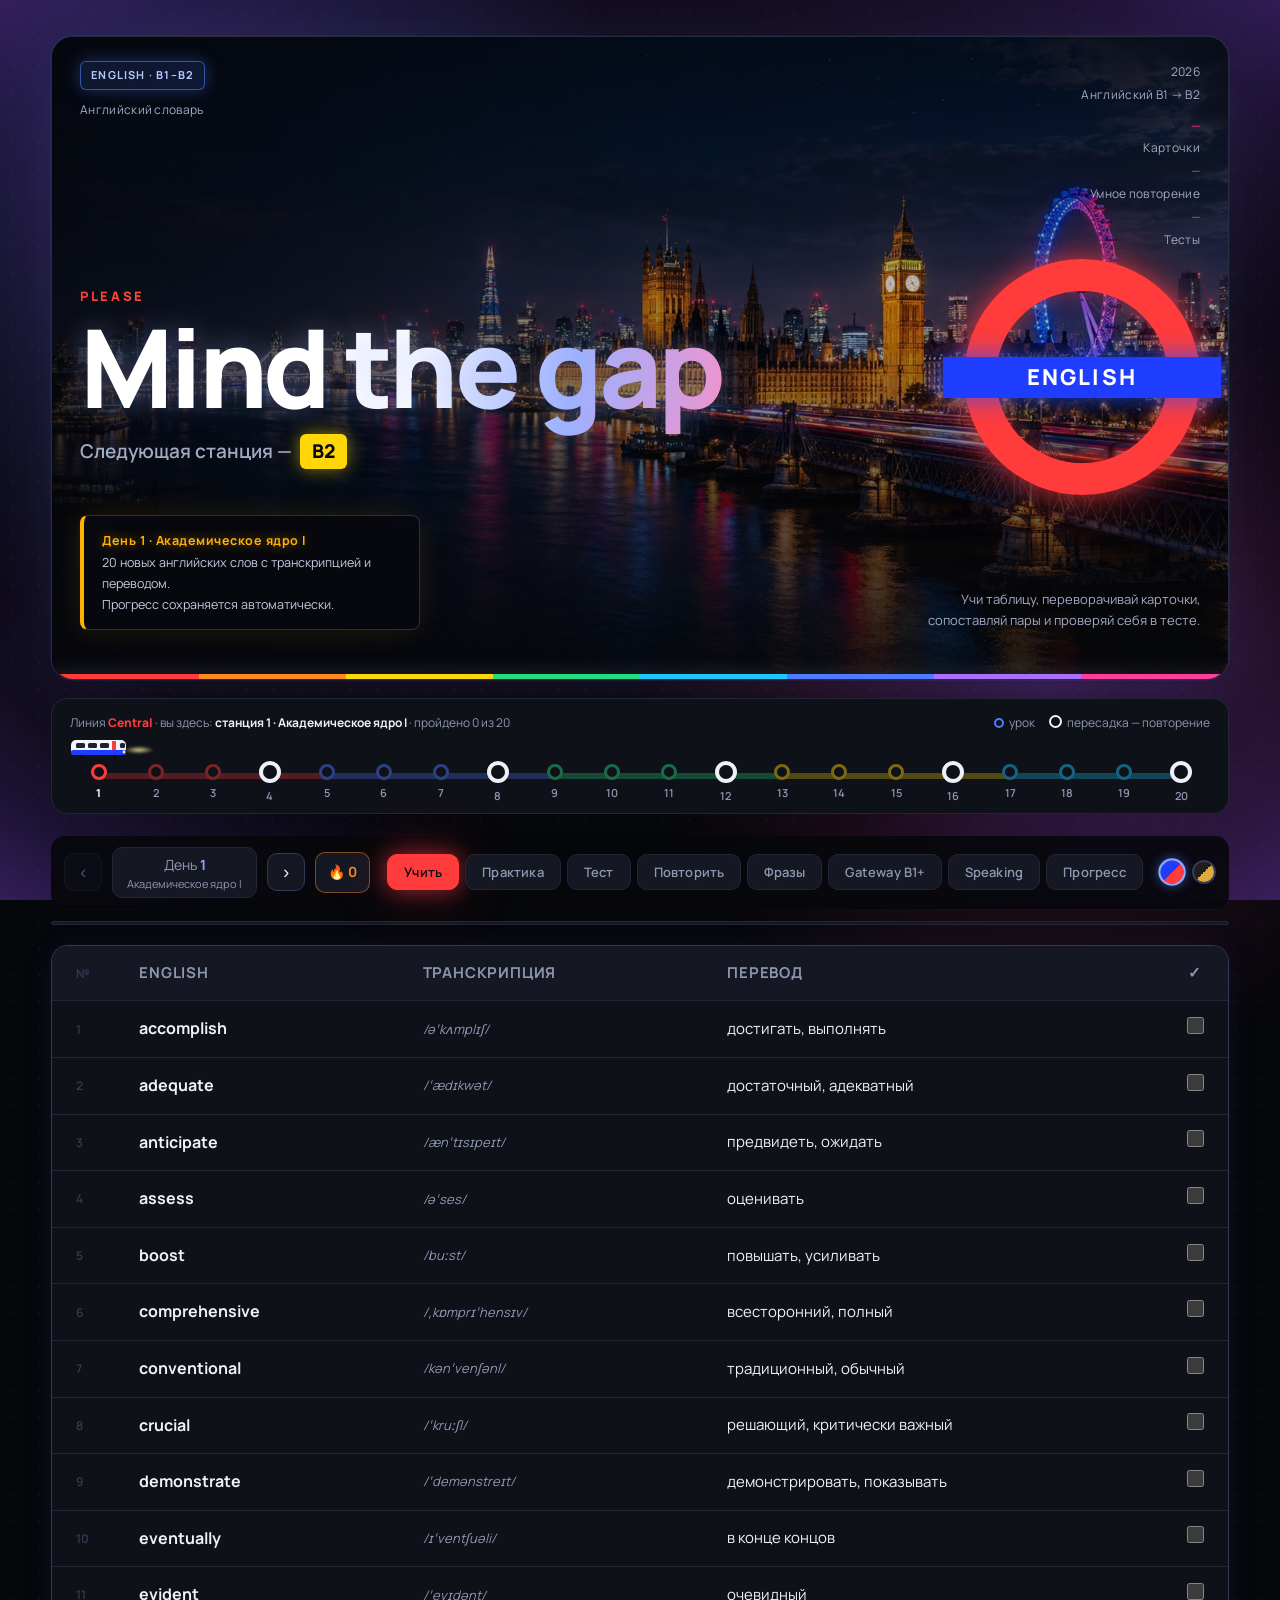
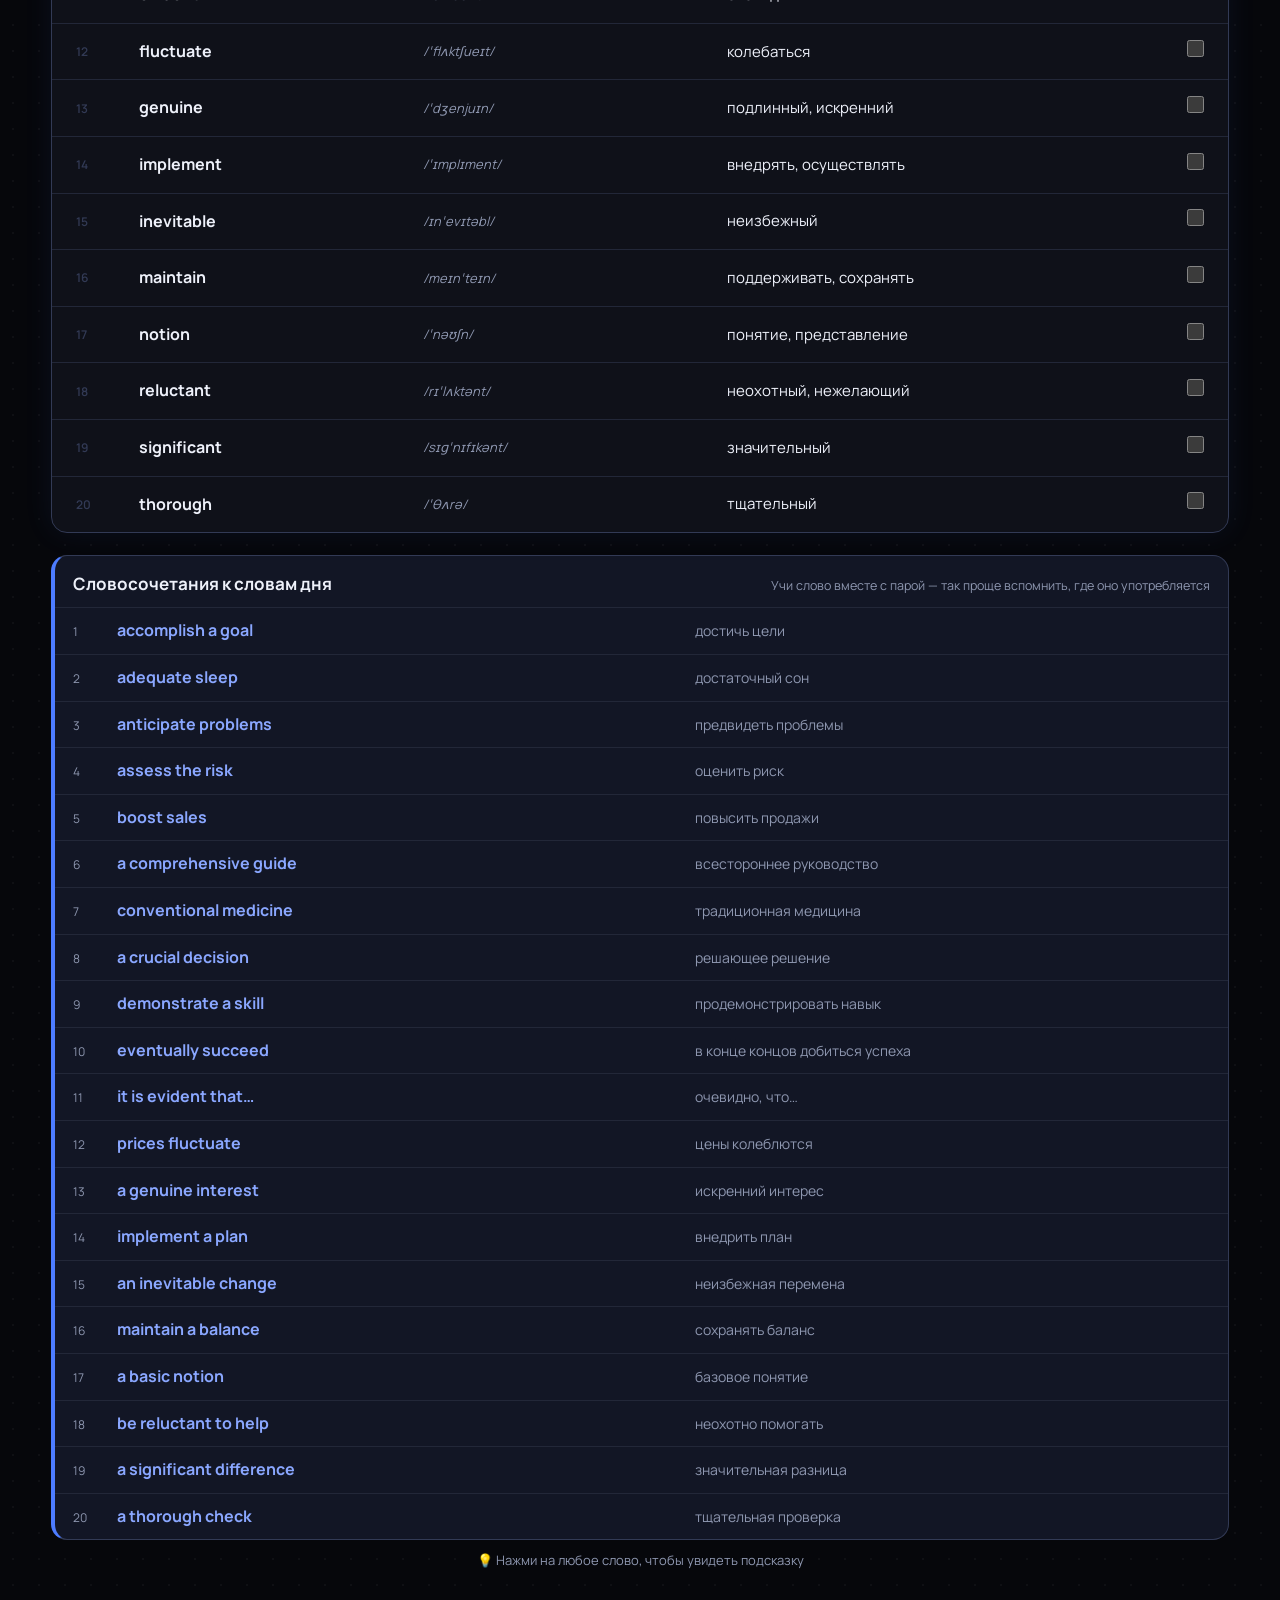
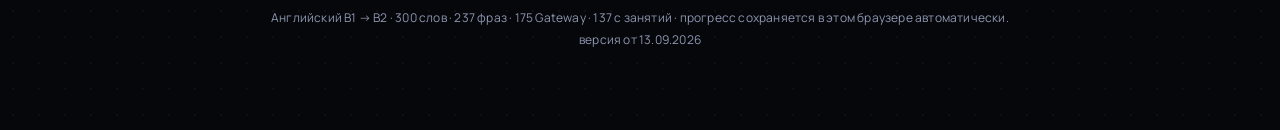
==== commit c6fbe029: "Gateway B1+: +11 слов со скриншотов (WORDS TO LEARN и CHARACTER AND BEHAVIOUR) Co-Authored-By: Claud" ====
--- a/index.html
+++ b/index.html
@@ -939,7 +939,7 @@
   <div class="pop-ru" id="popRu"></div>
 </div>
 
-<script id="speaking-data" type="application/json">{"topics":[{"cat":"TRAVELLING","ru":"Путешествия","items":[{"en":"the Great Wall of China","ipa":"/ðə ˌɡreɪt ˈwɔːl əv ˈtʃaɪnə/","ru":"Великая Китайская стена","note":"Так правильно. «The Great Chinese Wall» — калька с русского, носители так не говорят."},{"en":"I've been to China","ipa":"/aɪv ˈbiːn tə ˈtʃaɪnə/","ru":"Я был в Китае (и вернулся)"},{"en":"fatty food","ipa":"/ˈfæti fuːd/","ru":"жирная еда"},{"en":"heavy food","ipa":"/ˈhevi fuːd/","ru":"тяжёлая еда"},{"en":"Chinese cuisine","ipa":"/ˌtʃaɪˈniːz kwɪˈziːn/","ru":"китайская кухня"},{"en":"last year I went to Turkey twice","ipa":"/aɪ ˈwent tə ˈtɜːki twaɪs/","ru":"в прошлом году я дважды ездил в Турцию","note":"«I was to Turkey» — ошибка. Правильно: I went to Turkey / I was in Turkey."},{"en":"there's a great view over the sea","ipa":"/ə ˌɡreɪt ˈvjuː ˌəʊvə ðə ˈsiː/","ru":"оттуда прекрасный вид на море"},{"en":"mosque","ipa":"/mɒsk/","ru":"мечеть"},{"en":"traveller","ipa":"/ˈtrævələ/","ru":"путешественник"},{"en":"tourist","ipa":"/ˈtʊərɪst/","ru":"турист"},{"en":"plan in advance","ipa":"/ˌplæn ɪn ədˈvɑːns/","ru":"планировать заранее","note":"«Заранее» — это только in advance; всё выражение = «планировать заранее»."},{"en":"play it by ear","ipa":"/ˌpleɪ ɪt baɪ ˈɪə/","ru":"действовать по обстоятельствам, решать на ходу","note":"В конспекте перевод «плыть по течению» — это не то. Play it by ear = не планировать, решать на месте."},{"en":"go with the flow","ipa":"/ˌɡəʊ wɪð ðə ˈfləʊ/","ru":"плыть по течению, не сопротивляться"},{"en":"heavy rain","ipa":"/ˌhevi ˈreɪn/","ru":"сильный дождь"},{"en":"my plans went amiss","ipa":"/maɪ ˈplænz went əˈmɪs/","ru":"мои планы пошли не так"},{"en":"get over it","ipa":"/ˌɡet ˈəʊvər ɪt/","ru":"пережить, справиться с этим"},{"en":"stick to your plans","ipa":"/ˌstɪk tə jɔː ˈplænz/","ru":"придерживаться плана"},{"en":"advantages","ipa":"/ədˈvɑːntɪdʒɪz/","ru":"преимущества"},{"en":"sights","ipa":"/saɪts/","ru":"достопримечательности"},{"en":"go sightseeing","ipa":"/ˌɡəʊ ˈsaɪtsiːɪŋ/","ru":"осматривать достопримечательности","note":"В конспекте «осмотр их» — это глагольное выражение: go sightseeing."},{"en":"hop-on / hop-off bus","ipa":"/ˌhɒp ɒn ˌhɒp ˈɒf bʌs/","ru":"экскурсионный автобус со свободной посадкой и высадкой"},{"en":"double-decker","ipa":"/ˌdʌbl ˈdekə/","ru":"двухэтажный автобус"},{"en":"convenient","ipa":"/kənˈviːniənt/","ru":"удобный"},{"en":"get on well with","ipa":"/ˌɡet ɒn ˈwel wɪð/","ru":"хорошо ладить с"},{"en":"fall out","ipa":"/ˌfɔːl ˈaʊt/","ru":"поссориться, поругаться"},{"en":"spoil","ipa":"/spɔɪl/","ru":"испортить"},{"en":"identify","ipa":"/aɪˈdentɪfaɪ/","ru":"определить, распознать"},{"en":"talk to somebody","ipa":"/ˈtɔːk tə ˌsʌmbədi/","ru":"разговаривать с кем-то"},{"en":"free / independent","ipa":"/friː, ˌɪndɪˈpendənt/","ru":"свободный / самостоятельный"},{"en":"depend on","ipa":"/dɪˈpend ɒn/","ru":"зависеть от"},{"en":"theme park","ipa":"/ˈθiːm pɑːk/","ru":"парк аттракционов"},{"en":"scared to death","ipa":"/ˌskeəd tə ˈdeθ/","ru":"напуган до смерти"},{"en":"market","ipa":"/ˈmɑːkɪt/","ru":"рынок"},{"en":"locals","ipa":"/ˈləʊklz/","ru":"местные жители"},{"en":"blend in","ipa":"/ˌblend ˈɪn/","ru":"слиться с местными, не выделяться"},{"en":"bring back memories","ipa":"/ˌbrɪŋ bæk ˈmeməriz/","ru":"навевать воспоминания","note":"Обычно говорят bring back memories, а не просто bring memories."},{"en":"remind of a place","ipa":"/rɪˈmaɪnd əv ə ˈpleɪs/","ru":"напоминать о месте"}]},{"cat":"FILMS AND SERIES","ru":"Фильмы и сериалы","items":[{"en":"a series","ipa":"/ˈsɪəriːz/","ru":"сериал (форма не меняется: one series — two series)","note":"Внимание: series = сериал целиком, а не «серия»."},{"en":"an episode","ipa":"/ən ˈepɪsəʊd/","ru":"серия, эпизод","note":"Русская «серия» по-английски episode. Частая ошибка — сказать series."},{"en":"genre","ipa":"/ˈʒɒnrə/","ru":"жанр"},{"en":"thriller","ipa":"/ˈθrɪlə/","ru":"триллер","note":"В конспекте «боевик» — это неверно. Боевик = action film."},{"en":"action film","ipa":"/ˈækʃn fɪlm/","ru":"боевик"},{"en":"plot","ipa":"/plɒt/","ru":"сюжет"},{"en":"suspense","ipa":"/səˈspens/","ru":"напряжённое ожидание, саспенс","note":"Не просто «ожидание» — именно тревожное напряжение перед развязкой."},{"en":"light-hearted","ipa":"/ˌlaɪt ˈhɑːtɪd/","ru":"лёгкий, беззаботный"},{"en":"intense","ipa":"/ɪnˈtens/","ru":"напряжённый"},{"en":"energise","ipa":"/ˈenədʒaɪz/","ru":"заряжать энергией"},{"en":"cheer up","ipa":"/ˌtʃɪər ˈʌp/","ru":"взбодриться, поднять настроение"},{"en":"lift your spirits","ipa":"/ˌlɪft jɔː ˈspɪrɪts/","ru":"поднимать настроение"},{"en":"feel low / feel blue","ipa":"/ˌfiːl ˈləʊ, ˌfiːl ˈbluː/","ru":"грустить, хандрить"},{"en":"documentary","ipa":"/ˌdɒkjuˈmentri/","ru":"документальный фильм"},{"en":"all-time favourite","ipa":"/ˌɔːl taɪm ˈfeɪvərɪt/","ru":"любимый на все времена"},{"en":"cast","ipa":"/kɑːst/","ru":"актёрский состав"},{"en":"screenwriting","ipa":"/ˈskriːnraɪtɪŋ/","ru":"написание сценария (процесс)","note":"Сам сценарий как текст — script или screenplay."},{"en":"script / screenplay","ipa":"/skrɪpt, ˈskriːnpleɪ/","ru":"сценарий"},{"en":"set / scenery","ipa":"/set, ˈsiːnəri/","ru":"декорации","note":"Decoration — это украшение (например, ёлочное). В кино декорации = set."},{"en":"special effects","ipa":"/ˌspeʃl ɪˈfekts/","ru":"спецэффекты"},{"en":"director","ipa":"/dəˈrektə/","ru":"режиссёр"},{"en":"cameraman","ipa":"/ˈkæmrəmæn/","ru":"оператор"},{"en":"binge-watch","ipa":"/ˈbɪndʒ wɒtʃ/","ru":"смотреть запоем"},{"en":"binge-watcher","ipa":"/ˈbɪndʒ wɒtʃə/","ru":"тот, кто смотрит сериалы запоем"},{"en":"streaming platform","ipa":"/ˈstriːmɪŋ ˌplætfɔːm/","ru":"стриминговая платформа"},{"en":"go in blind","ipa":"/ˌɡəʊ ɪn ˈblaɪnd/","ru":"идти вслепую, без подготовки","note":"«In blind» отдельно не употребляется — нужен глагол: go in blind."},{"en":"character","ipa":"/ˈkærəktə/","ru":"персонаж"},{"en":"intelligent","ipa":"/ɪnˈtelɪdʒənt/","ru":"умный, сообразительный"},{"en":"confident","ipa":"/ˈkɒnfɪdənt/","ru":"уверенный в себе"},{"en":"fit","ipa":"/fɪt/","ru":"в хорошей физической форме"},{"en":"muscular","ipa":"/ˈmʌskjələ/","ru":"мускулистый"},{"en":"it resonates with me","ipa":"/ɪt ˈrezəneɪts wɪð miː/","ru":"это находит во мне отклик","note":"Конструкция: resonate WITH somebody."}]},{"cat":"FUTURE CAREER","ru":"Будущая карьера","items":[{"en":"certain","ipa":"/ˈsɜːtn/","ru":"уверенный, определившийся"},{"en":"physicist","ipa":"/ˈfɪzɪsɪst/","ru":"физик"},{"en":"earn well","ipa":"/ˌɜːn ˈwel/","ru":"хорошо зарабатывать"},{"en":"responsibility","ipa":"/rɪˌspɒnsəˈbɪləti/","ru":"ответственность"},{"en":"go bankrupt","ipa":"/ˌɡəʊ ˈbæŋkrʌpt/","ru":"обанкротиться"},{"en":"follow your passion","ipa":"/ˌfɒləʊ jɔː ˈpæʃn/","ru":"следовать за своим призванием"},{"en":"career path","ipa":"/kəˈrɪə pɑːθ/","ru":"карьерный путь"},{"en":"achieve","ipa":"/əˈtʃiːv/","ru":"достигать"},{"en":"set goals","ipa":"/ˌset ˈɡəʊlz/","ru":"ставить цели"},{"en":"move forward","ipa":"/ˌmuːv ˈfɔːwəd/","ru":"двигаться вперёд"},{"en":"communication skills","ipa":"/kəˌmjuːnɪˈkeɪʃn skɪlz/","ru":"навыки общения"},{"en":"emotional intelligence","ipa":"/ɪˌməʊʃənl ɪnˈtelɪdʒəns/","ru":"эмоциональный интеллект"},{"en":"employee","ipa":"/ɪmˈplɔɪiː/","ru":"сотрудник, работник"},{"en":"inspiring","ipa":"/ɪnˈspaɪərɪŋ/","ru":"вдохновляющий"},{"en":"bachelor's degree","ipa":"/ˈbætʃələz dɪˌɡriː/","ru":"степень бакалавра, бакалавриат"},{"en":"master's degree","ipa":"/ˈmɑːstəz dɪˌɡriː/","ru":"степень магистра, магистратура"},{"en":"obligatory","ipa":"/əˈblɪɡətri/","ru":"обязательный"},{"en":"negotiate","ipa":"/nɪˈɡəʊʃieɪt/","ru":"вести переговоры, договариваться"},{"en":"be good with numbers","ipa":"/bi ˌɡʊd wɪð ˈnʌmbəz/","ru":"хорошо обращаться с числами"},{"en":"figures","ipa":"/ˈfɪɡəz/","ru":"цифры, показатели"},{"en":"calculations","ipa":"/ˌkælkjuˈleɪʃnz/","ru":"расчёты"},{"en":"hands-on experience","ipa":"/ˌhændz ɒn ɪkˈspɪəriəns/","ru":"практический опыт"},{"en":"job satisfaction","ipa":"/ˈdʒɒb ˌsætɪsfækʃn/","ru":"удовлетворённость работой"},{"en":"salary","ipa":"/ˈsæləri/","ru":"зарплата"},{"en":"gain experience","ipa":"/ˌɡeɪn ɪkˈspɪəriəns/","ru":"набираться опыта"},{"en":"burnout","ipa":"/ˈbɜːnaʊt/","ru":"выгорание"},{"en":"rest","ipa":"/rest/","ru":"отдыхать"},{"en":"recover / recharge","ipa":"/rɪˈkʌvə, ˌriːˈtʃɑːdʒ/","ru":"восстанавливаться (о человеке)","note":"Restore — «восстанавливать что-то» (здание, файл). О себе говорят recover или recharge."},{"en":"challenge","ipa":"/ˈtʃælɪndʒ/","ru":"сложная задача, вызов"},{"en":"face","ipa":"/feɪs/","ru":"столкнуться с, встретить лицом к лицу"},{"en":"blend in with the team","ipa":"/ˌblend ɪn wɪð ðə ˈtiːm/","ru":"вписаться в коллектив"},{"en":"lack of experience","ipa":"/ˌlæk əv ɪkˈspɪəriəns/","ru":"нехватка опыта"},{"en":"career expectations","ipa":"/kəˈrɪər ˌekspekˈteɪʃnz/","ru":"карьерные ожидания"},{"en":"newbie","ipa":"/ˈnjuːbi/","ru":"новичок","note":"Пишется newbie, а не newby."},{"en":"part-time","ipa":"/ˌpɑːt ˈtaɪm/","ru":"частичная занятость"},{"en":"precious experience","ipa":"/ˌpreʃəs ɪkˈspɪəriəns/","ru":"ценный опыт"},{"en":"advantage over your peers","ipa":"/ədˌvɑːntɪdʒ ˌəʊvə jɔː ˈpɪəz/","ru":"преимущество перед сверстниками"},{"en":"work for","ipa":"/ˈwɜːk fɔː/","ru":"работать на (кого-то)"}]},{"cat":"FOOD","ru":"Еда","items":[{"en":"time-consuming","ipa":"/ˈtaɪm kənˌsjuːmɪŋ/","ru":"отнимающий много времени"},{"en":"a waste of time","ipa":"/ə ˈweɪst əv ˈtaɪm/","ru":"пустая трата времени","note":"Обычно с артиклем: it's a waste of time."},{"en":"deliver","ipa":"/dɪˈlɪvə/","ru":"доставлять"},{"en":"variety","ipa":"/vəˈraɪəti/","ru":"разнообразие","note":"Конструкция: a variety of food — разнообразная еда. Прилагательное — various."},{"en":"add","ipa":"/æd/","ru":"добавлять"},{"en":"eat in","ipa":"/ˌiːt ˈɪn/","ru":"есть дома, готовить дома"},{"en":"eat out","ipa":"/ˌiːt ˈaʊt/","ru":"есть вне дома, ходить в кафе или ресторан"},{"en":"order","ipa":"/ˈɔːdə/","ru":"заказывать"},{"en":"serve","ipa":"/sɜːv/","ru":"подавать (еду)"},{"en":"healthy diet","ipa":"/ˌhelθi ˈdaɪət/","ru":"здоровое питание, здоровый рацион"},{"en":"additives","ipa":"/ˈædɪtɪvz/","ru":"пищевые добавки"},{"en":"treat somebody","ipa":"/ˈtriːt ˈsʌmbədi/","ru":"угостить, побаловать кого-то","note":"«Порадовать» — неточно. Конструкции: treat somebody to something (угостить чем-то), treat yourself (побаловать себя). Существительное a treat — лакомство, приятность."},{"en":"lift one's spirits","ipa":"/ˌlɪft wʌnz ˈspɪrɪts/","ru":"поднять настроение"},{"en":"junk food","ipa":"/ˈdʒʌŋk fuːd/","ru":"вредная еда, фастфуд"},{"en":"go on a diet","ipa":"/ˌɡəʊ ɒn ə ˈdaɪət/","ru":"сесть на диету"},{"en":"lose weight","ipa":"/ˌluːz ˈweɪt/","ru":"худеть, сбрасывать вес","note":"В конспекте losing weight — это форма с -ing. Базовая форма для заучивания: lose weight."},{"en":"cuisine","ipa":"/kwɪˈziːn/","ru":"кухня (кулинарная традиция страны)","note":"Кухня как комната — kitchen. Cuisine — только про стиль готовки: French cuisine."},{"en":"eating habits","ipa":"/ˈiːtɪŋ ˌhæbɪts/","ru":"пищевые привычки"},{"en":"producers","ipa":"/prəˈdjuːsəz/","ru":"производители","note":"Здесь множественное число. Один производитель — a producer."},{"en":"health-conscious","ipa":"/ˈhelθ ˌkɒnʃəs/","ru":"заботящийся о здоровье, следящий за здоровьем","note":"«Сознательные относительно здоровья» — калька. По-русски: следящий за здоровьем."},{"en":"watch what you eat","ipa":"/ˌwɒtʃ wɒt juː ˈiːt/","ru":"следить за тем, что ешь"},{"en":"follow a trend","ipa":"/ˌfɒləʊ ə ˈtrend/","ru":"следовать тренду","note":"Нужен артикль: follow a trend / following a trend. «Following trend» — ошибка."},{"en":"local cuisine","ipa":"/ˌləʊkl kwɪˈziːn/","ru":"местная кухня"},{"en":"canteen","ipa":"/kænˈtiːn/","ru":"столовая (на работе, в школе)"},{"en":"fine dining","ipa":"/ˌfaɪn ˈdaɪnɪŋ/","ru":"высокая кухня, дорогие рестораны с изысканной подачей"},{"en":"dish","ipa":"/dɪʃ/","ru":"блюдо"},{"en":"comfort food","ipa":"/ˈkʌmfət fuːd/","ru":"еда, которая успокаивает и утешает","note":"Не «еда, которую можно есть постоянно». Это простая еда из детства, к которой тянет, когда грустно или устал: мамин суп, картошка, макароны с сыром."},{"en":"sweets","ipa":"/swiːts/","ru":"сладости","note":"Sweet — прилагательное «сладкий». Сладости как еда: sweets (брит.) или candy (амер.)."},{"en":"eating disorders","ipa":"/ˈiːtɪŋ dɪsˌɔːdəz/","ru":"расстройства пищевого поведения","note":"Правильный термин — eating disorders. «Food disorders» носители не говорят."},{"en":"put on weight / gain weight","ipa":"/ˌpʊt ɒn ˈweɪt, ˌɡeɪn ˈweɪt/","ru":"набрать вес"}]},{"group":"Gateway B1+","cat":"BUILDING YOUR CONFIDENCE","ru":"Уверенность в себе","items":[{"en":"self-esteem","ipa":"/ˌself ɪˈstiːm/","ru":"самооценка","note":"Key concepts от репетитора, 25 Oct. My self-esteem is quite high because I have a good opinion of myself."},{"en":"objective / goal","ipa":"/əbˈdʒektɪv/, /ɡəʊl/","ru":"цель","note":"Key concepts от репетитора, 25 Oct. My objective is to pass all my exams with a high mark."},{"en":"proud (of)","ipa":"/praʊd/","ru":"гордый (чем-то)","note":"Key concepts от репетитора, 25 Oct. I was very proud of my school results last year."},{"en":"achievement","ipa":"/əˈtʃiːvmənt/","ru":"достижение","note":"Key concepts от репетитора, 25 Oct. Getting 10 out of 10 in every subject is a great achievement."},{"en":"confident","ipa":"/ˈkɒnfɪdənt/","ru":"уверенный в себе","note":"Из текста: Be confident in your own opinions, ideas and feelings."},{"en":"courage","ipa":"/ˈkʌrɪdʒ/","ru":"смелость"},{"en":"reduce stress","ipa":"/rɪˌdjuːs ˈstres/","ru":"снизить стресс","note":"Из текста: Exercise helps to reduce stress and to be healthier and happier."},{"en":"express (feelings)","ipa":"/ɪkˈspres/","ru":"выражать (чувства)"},{"en":"put pressure on someone","ipa":"/pʊt ˈpreʃə ɒn ˈsʌmwʌn/","ru":"давить на кого-то","note":"Из текста: Your friends may put pressure on you to agree."},{"en":"contribution","ipa":"/ˌkɒntrɪˈbjuːʃn/","ru":"вклад","note":"Из текста: Make a contribution."},{"en":"give someone a hand","ipa":"/ɡɪv ˈsʌmwʌn ə ˈhænd/","ru":"помочь кому-то","note":"Из текста: Give your parents a hand at home."},{"en":"be afraid of","ipa":"/bi əˈfreɪd əv/","ru":"бояться"},{"en":"raise","ipa":"/reɪz/","ru":"повышать, поднимать","note":"Из домашки (speech): teenagers can raise their self-esteem. Нужен предмет после глагола; rise без предмета: your self-esteem begins to rise."}]},{"group":"Gateway B1+","cat":"STATES AND ACTIONS","ru":"Глаголы состояния и действия","items":[{"en":"seem","ipa":"/siːm/","ru":"казаться","note":"Gateway B1+, States and Actions. Глагол состояния (of the senses), в Continuous не ставится. She seems happy today."},{"en":"sound","ipa":"/saʊnd/","ru":"звучать","note":"Gateway B1+, States and Actions. Глагол состояния (of the senses). That sounds like a great plan."},{"en":"stative verb","ipa":"/ˈsteɪtɪv vɜːb/","ru":"глагол состояния","note":"Gateway B1+, States and Actions. Описывает состояние, обычно без Continuous. I know the answer (не I'm knowing)."},{"en":"action verb","ipa":"/ˈækʃn vɜːb/","ru":"глагол действия","note":"Gateway B1+, States and Actions. Описывает действие, можно ставить в Continuous. I'm reading a book now."}]},{"group":"Gateway B1+","cat":"HABITS AND GOALS","ru":"Привычки и цели","items":[{"en":"self-confidence","ipa":"/ˌself ˈkɒnfɪdəns/","ru":"уверенность в себе","note":"Gateway B1+, Speaking and Vocabulary."},{"en":"adventurous","ipa":"/ədˈventʃərəs/","ru":"любящий приключения","note":"Gateway B1+, Speaking and Vocabulary."},{"en":"hobby","ipa":"/ˈhɒbi/","ru":"хобби"},{"en":"take up (a hobby)","ipa":"/teɪk ˈʌp/","ru":"начать заниматься (хобби)","note":"Is there a hobby you would like to take up?"},{"en":"a computer nerd","ipa":"/ə kəmˈpjuːtə nɜːd/","ru":"компьютерный «ботаник»"},{"en":"a computer scientist","ipa":"/ə kəmˈpjuːtə ˈsaɪəntɪst/","ru":"специалист по информатике"},{"en":"be / feel stuck","ipa":"/ˌbiː ˈstʌk, ˌfiːl ˈstʌk/","ru":"чувствовать, что застрял","note":"Gateway B1+, Unit 1, Useful vocabulary. I feel stuck at work and need a change."},{"en":"be / feel in a rut","ipa":"/ˌbiː ɪn ə ˈrʌt, ˌfiːl ɪn ə ˈrʌt/","ru":"быть в рутине, «в колее»","note":"Gateway B1+, Unit 1, Useful vocabulary. I'm in a rut: every day is exactly the same."},{"en":"follow in sb's footsteps","ipa":"/ˌfɒləʊ ɪn ˌsʌmbədiz ˈfʊtsteps/","ru":"пойти по чьим-то стопам","note":"Gateway B1+, Unit 1, Useful vocabulary. I want to follow in my father's footsteps and become a doctor."},{"en":"add a new habit","ipa":"/æd ə ˌnjuː ˈhæbɪt/","ru":"добавить новую привычку","note":"Gateway B1+, Unit 1, Useful vocabulary. I want to add a habit of planning my day."},{"en":"subtract a habit","ipa":"/səbˌtrækt ə ˈhæbɪt/","ru":"избавиться от привычки","note":"Gateway B1+, Unit 1, Useful vocabulary. I'd like to subtract the habit of checking my phone in bed."},{"en":"fly by (day, time)","ipa":"/ˌflaɪ ˈbaɪ/","ru":"пролетать (о времени)","note":"Gateway B1+, Unit 1, Useful vocabulary. The summer just flew by."},{"en":"memorable","ipa":"/ˈmemərəbl/","ru":"запоминающийся","note":"Gateway B1+, Unit 1, Useful vocabulary. It was a truly memorable holiday."},{"en":"want sth badly","ipa":"/ˌwɒnt ˈsʌmθɪŋ ˈbædli/","ru":"очень сильно хотеть что-то","note":"Gateway B1+, Unit 1, Useful vocabulary. I want this job badly."},{"en":"do sth from scratch","ipa":"/ˌduː ˈsʌmθɪŋ frəm ˈskrætʃ/","ru":"делать с нуля","note":"Gateway B1+, Unit 1, Useful vocabulary. She built her website from scratch."},{"en":"make sustainable changes","ipa":"/ˌmeɪk səˌsteɪnəbl ˈtʃeɪndʒɪz/","ru":"вносить устойчивые изменения","note":"Gateway B1+, Unit 1, Useful vocabulary. Small steps help you make sustainable changes."},{"en":"give sth a shot (Give it a shot!)","ipa":"/ˌɡɪv ˈsʌmθɪŋ ə ˈʃɒt/","ru":"попробовать, дать чему-то шанс","note":"Gateway B1+, Unit 1, Useful vocabulary. I've never tried climbing, but I'll give it a shot!"}]},{"group":"Gateway B1+","cat":"CHARACTER AND BEHAVIOUR","ru":"Характер и поведение","items":[{"en":"nasty","ipa":"/ˈnɑːsti/","ru":"неприятный, противный, злой","note":"Gateway B1+."},{"en":"mate","ipa":"/meɪt/","ru":"приятель, друг","note":"Gateway B1+."},{"en":"says nasty things about you","ipa":"/sez ˈnɑːsti θɪŋz əˈbaʊt juː/","ru":"говорит о тебе гадости","note":"Gateway B1+, выражение из задания."},{"en":"behaves like a child","ipa":"/bɪˈheɪvz laɪk ə ˈtʃaɪld/","ru":"ведёт себя как ребёнок","note":"Gateway B1+, выражение из задания."},{"en":"capable of doing something","ipa":"/ˈkeɪpəbl əv ˈduːɪŋ ˈsʌmθɪŋ/","ru":"способный что-либо сделать","note":"Gateway B1+, выражение из задания."}]},{"group":"Gateway B1+","cat":"PLANS AND ARRANGEMENTS","ru":"Планы и договорённости","items":[{"en":"refer to","ipa":"/rɪˈfɜː(r) tə/","ru":"относиться к; обозначать","note":"Gateway B1+. The verb refers to the future. — Глагол относится к будущему."},{"en":"forward","ipa":"/ˈfɔːwəd/","ru":"вперёд","note":"Gateway B1+. Move forward. — Двигайся вперёд."},{"en":"look forward to something","ipa":"/ˌlʊk ˈfɔːwəd tə ˈsʌmθɪŋ/","ru":"ждать чего-то с нетерпением","note":"Gateway B1+. I'm really looking forward to it. — Я очень этого жду."},{"en":"find out","ipa":"/ˌfaɪnd ˈaʊt/","ru":"выяснить, узнать","note":"Gateway B1+. I'm finding out about Rio. — Я узнаю информацию о Рио."},{"en":"arrangements","ipa":"/əˈreɪndʒmənts/","ru":"договорённости; приготовления","note":"Gateway B1+. We've made all the arrangements. — Мы всё организовали."},{"en":"have booked","ipa":"/həv ˈbʊkt/","ru":"уже забронировали","note":"Gateway B1+. They have booked a tennis court. — Они забронировали теннисный корт."},{"en":"stick (about changes and habits)","ipa":"/stɪk/","ru":"закрепляться, сохраняться надолго","note":"Gateway B1+. Small changes are more likely to stick. — Небольшие изменения чаще закрепляются."},{"en":"small, sustainable changes","ipa":"/smɔːl səˈsteɪnəbl ˈtʃeɪndʒɪz/","ru":"небольшие изменения, которые можно поддерживать долго","note":"Gateway B1+. Make small, sustainable changes. — Вноси небольшие изменения, которых сможешь придерживаться."}]},{"group":"Gateway B1+","cat":"NEWS AND EVENTS","ru":"Новости и события","items":[{"en":"newsreader","ipa":"/ˈnjuːzriːdə(r)/","ru":"ведущий новостей, диктор","note":"Gateway B1+. The newsreader is in the studio. — Ведущий новостей находится в студии."},{"en":"spot","ipa":"/spɒt/","ru":"место, точка; также пятно","note":"Gateway B1+. This is a good spot. — Это хорошее место."},{"en":"on the spot","ipa":"/ɒn ðə ˈspɒt/","ru":"на месте, на месте событий","note":"Gateway B1+. Reporters are on the spot. — Корреспонденты находятся на месте событий."},{"en":"nearly","ipa":"/ˈnɪəli/","ru":"почти","note":"Gateway B1+. She's nearly there. — Она почти у цели."},{"en":"tax / taxes","ipa":"/tæks/, /ˈtæksɪz/","ru":"налог / налоги","note":"Gateway B1+. Taxes are going up. — Налоги повышаются."},{"en":"riot","ipa":"/ˈraɪət/","ru":"бунт, массовые беспорядки","note":"Gateway B1+. The riot isn't over yet. — Беспорядки ещё не закончились."},{"en":"world trade","ipa":"/ˌwɜːld ˈtreɪd/","ru":"мировая торговля","note":"Gateway B1+. Talks on world trade. — Переговоры о мировой торговле."},{"en":"talks","ipa":"/tɔːks/","ru":"переговоры","note":"Gateway B1+. The talks begin tomorrow. — Переговоры начинаются завтра."},{"en":"at noon","ipa":"/ət ˈnuːn/","ru":"в полдень, в 12 часов дня","note":"Gateway B1+. The ceremony starts at noon. — Церемония начинается в полдень."},{"en":"take off","ipa":"/ˌteɪk ˈɒf/","ru":"взлетать","note":"Gateway B1+. The plane is about to take off. — Самолёт вот-вот взлетит."}]},{"cat":"IDIOMS","ru":"Идиомы","group":"Gateway B1+","items":[{"en":"like a fish out of water","ipa":"/ˌlaɪk ə ˌfɪʃ aʊt əv ˈwɔːtə(r)/","ru":"не в своей тарелке, чувствовать себя не на месте","note":"Gateway B1+, олимпиадное задание (idioms). At the formal party in jeans, I felt like a fish out of water."},{"en":"jazz sth up","ipa":"/ˌdʒæz ˈsʌmθɪŋ ˈʌp/","ru":"оживить, сделать ярче","note":"Gateway B1+, олимпиадное задание (idioms). Let's jazz up the presentation with some photos."},{"en":"in the blink of an eye","ipa":"/ɪn ðə ˌblɪŋk əv ən ˈaɪ/","ru":"в мгновение ока, очень быстро","note":"Gateway B1+, олимпиадное задание (idioms). The bus was gone in the blink of an eye."},{"en":"teething problems","ipa":"/ˈtiːðɪŋ ˌprɒbləmz/","ru":"«детские болезни», трудности на начальном этапе","note":"Gateway B1+, олимпиадное задание (idioms). Every new restaurant has teething problems in its first month."},{"en":"a tall order","ipa":"/ə ˌtɔːl ˈɔːdə(r)/","ru":"трудная задача, слишком большая просьба","note":"Gateway B1+, олимпиадное задание (idioms). Winning the league in his first season would be a tall order."},{"en":"like shooting fish in a barrel","ipa":"/ˌlaɪk ˌʃuːtɪŋ ˈfɪʃ ɪn ə ˈbærəl/","ru":"проще простого","note":"Gateway B1+, олимпиадное задание (idioms). For her, the quiz was like shooting fish in a barrel."},{"en":"a shoulder to cry on","ipa":"/ə ˌʃəʊldə tə ˈkraɪ ɒn/","ru":"тот, кто выслушает и утешит","note":"Gateway B1+, олимпиадное задание (idioms). Everyone needs a friend who can be a shoulder to cry on."},{"en":"like a broken record","ipa":"/ˌlaɪk ə ˌbrəʊkən ˈrekɔːd/","ru":"твердить одно и то же, как заезженная пластинка","note":"Gateway B1+, олимпиадное задание (idioms). Sorry to sound like a broken record, but please tidy your room."}]},{"cat":"NEGATIVE PREFIXES","ru":"Отрицательные приставки","group":"Gateway B1+","items":[{"en":"believable — unbelievable","ipa":"/bɪˈliːvəbl/, /ˌʌnbɪˈliːvəbl/","ru":"правдоподобный, такой, которому можно поверить — невероятный, неправдоподобный","note":"Gateway B1+, negative prefixes."},{"en":"valid — invalid","ipa":"/ˈvælɪd/, /ɪnˈvælɪd/","ru":"действительный — недействительный","note":"Gateway B1+, negative prefixes. The tickets are invalid, you haven't clipped them. В ДЗ была опечатка: invvalid."},{"en":"advantage — disadvantage","ipa":"/ədˈvɑːntɪdʒ/, /ˌdɪsədˈvɑːntɪdʒ/","ru":"преимущество — недостаток","note":"Gateway B1+, negative prefixes. The cost of commuting to work is the only disadvantage for me."},{"en":"satisfied — dissatisfied","ipa":"/ˈsætɪsfaɪd/, /dɪsˈsætɪsfaɪd/","ru":"довольный — недовольный","note":"Gateway B1+, negative prefixes. If your customer is dissatisfied, they won't do repeat business with you. В ДЗ была опечатка: unsatisfield. Стандарт: dissatisfied."},{"en":"reliable — unreliable","ipa":"/rɪˈlaɪəbl/, /ˌʌnrɪˈlaɪəbl/","ru":"надёжный — ненадёжный","note":"Gateway B1+, negative prefixes. Our supplier has proven to be unreliable, we need to find a new one."},{"en":"employed — unemployed","ipa":"/ɪmˈplɔɪd/, /ˌʌnɪmˈplɔɪd/","ru":"трудоустроенный — безработный","note":"Gateway B1+, negative prefixes. Are there many unemployed people in your country?"},{"en":"mortal — immortal","ipa":"/ˈmɔːtl/, /ɪˈmɔːtl/","ru":"смертный — бессмертный","note":"Gateway B1+, negative prefixes. Fairy tale characters are often depicted as immortal."},{"en":"familiar — unfamiliar","ipa":"/fəˈmɪliə(r)/, /ˌʌnfəˈmɪliə(r)/","ru":"знакомый — незнакомый","note":"Gateway B1+, negative prefixes. I'm unfamiliar with this system. В ДЗ была опечатка: unfamilliar."},{"en":"curable — incurable","ipa":"/ˈkjʊərəbl/, /ɪnˈkjʊərəbl/","ru":"излечимый — неизлечимый","note":"Gateway B1+, negative prefixes. This is a rare and incurable disease."},{"en":"relevant — irrelevant","ipa":"/ˈreləvənt/, /ɪˈreləvənt/","ru":"относящийся к делу или теме, уместный — не относящийся к делу, неуместный","note":"Gateway B1+, negative prefixes. В ДЗ было unrelevant."},{"en":"behaves — misbehaves","ipa":"/bɪˈheɪvz/, /ˌmɪsbɪˈheɪvz/","ru":"ведёт себя — плохо себя ведёт","note":"Gateway B1+, negative prefixes. Jeremy often misbehaves to get people's attention. В ДЗ было unbehaves. Для глагола нужен mis-."},{"en":"fortunately — unfortunately","ipa":"/ˈfɔːtʃənətli/, /ʌnˈfɔːtʃənətli/","ru":"к счастью — к сожалению","note":"Gateway B1+, negative prefixes. Unfortunately, it was impossible to talk her out of doing that."},{"en":"interpret — misinterpret","ipa":"/ɪnˈtɜːprɪt/, /ˌmɪsɪnˈtɜːprɪt/","ru":"истолковывать — неверно истолковать","note":"Gateway B1+, negative prefixes. Don't misinterpret things you are unwilling to admit! В ДЗ было uninterpret. Для глагола нужен mis-."},{"en":"willing — unwilling","ipa":"/ˈwɪlɪŋ/, /ʌnˈwɪlɪŋ/","ru":"готовый, согласный — не желающий, не готовый","note":"Gateway B1+, negative prefixes. Don't misinterpret things you are unwilling to admit!"},{"en":"secure — insecure","ipa":"/sɪˈkjʊə(r)/, /ˌɪnsɪˈkjʊə(r)/","ru":"чувствующий себя в безопасности, уверенный — неуверенный в себе, небезопасный","note":"Gateway B1+, negative prefixes. I don't think he feels safe, he seems very insecure."},{"en":"conscious — unconscious","ipa":"/ˈkɒnʃəs/, /ʌnˈkɒnʃəs/","ru":"в сознании — без сознания","note":"Gateway B1+, negative prefixes. When the ambulance arrived, the man was unconscious."},{"en":"governmental — non-governmental","ipa":"/ˌɡʌvnˈmentl/, /ˌnɒn ɡʌvnˈmentl/","ru":"правительственный — неправительственный","note":"Gateway B1+, negative prefixes. They are known as the first non-governmental television company in our country. В ДЗ было ungovermetal. Нужен non- и дефис."},{"en":"literate — illiterate","ipa":"/ˈlɪtərət/, /ɪˈlɪtərət/","ru":"грамотный — неграмотный","note":"Gateway B1+, negative prefixes. There are still so many illiterate people nowadays."},{"en":"appear — disappear","ipa":"/əˈpɪə(r)/, /ˌdɪsəˈpɪə(r)/","ru":"казаться; появляться — исчезать, пропадать","note":"Gateway B1+, negative prefixes, States and Actions. В значении «казаться» глагол состояния: He appears to be tired. В значении «появляться» глагол действия. Justin disappeared without saying a word to his friends."},{"en":"profit — non-profit","ipa":"/ˈprɒfɪt/, /ˌnɒn ˈprɒfɪt/","ru":"прибыль — некоммерческий","note":"Gateway B1+, negative prefixes. We are a small non-profit organization."},{"en":"obedient — disobedient","ipa":"/əˈbiːdiənt/, /ˌdɪsəˈbiːdiənt/","ru":"послушный — непослушный","note":"Gateway B1+, negative prefixes. Their kids are so impolite and disobedient. В ДЗ было unobedient. Нужен dis-."},{"en":"able — unable","ipa":"/ˈeɪbl/, /ʌnˈeɪbl/","ru":"способный, могущий — неспособный, не могущий","note":"Gateway B1+, negative prefixes. We were unable to cope with so much work."},{"en":"mature — immature","ipa":"/məˈtʃʊə(r)/, /ˌɪməˈtʃʊə(r)/","ru":"зрелый, взрослый — незрелый, ребячливый","note":"Gateway B1+, negative prefixes."},{"en":"honest — dishonest","ipa":"/ˈɒnɪst/, /dɪsˈɒnɪst/","ru":"честный — нечестный","note":"Gateway B1+, negative prefixes."},{"en":"rational — irrational","ipa":"/ˈræʃnəl/, /ɪˈræʃnəl/","ru":"рациональный, разумный — неразумный, иррациональный","note":"Gateway B1+, negative prefixes."},{"en":"kind — unkind","ipa":"/kaɪnd/, /ʌnˈkaɪnd/","ru":"добрый — недобрый, недоброжелательный","note":"Gateway B1+, negative prefixes."},{"en":"grateful — ungrateful","ipa":"/ˈɡreɪtfl/, /ʌnˈɡreɪtfl/","ru":"благодарный — неблагодарный","note":"Gateway B1+, negative prefixes."},{"en":"capable — incapable","ipa":"/ˈkeɪpəbl/, /ɪnˈkeɪpəbl/","ru":"способный — неспособный (incapable of)","note":"Gateway B1+, negative prefixes."},{"en":"decent — indecent","ipa":"/ˈdiːsnt/, /ɪnˈdiːsnt/","ru":"порядочный, приличный — неприличный, непристойный","note":"Gateway B1+, negative prefixes."},{"en":"sufficient — insufficient","ipa":"/səˈfɪʃnt/, /ˌɪnsəˈfɪʃnt/","ru":"достаточный — недостаточный","note":"Gateway B1+, negative prefixes."}]},{"cat":"CLOTHES AND FASHION","ru":"Одежда и мода","group":"Gateway B1+","items":[{"en":"awe","ipa":"/ɔː/","ru":"трепет, благоговение","note":"От awe образованы awful и awesome. С урока."},{"en":"awful","ipa":"/ˈɔːfl/","ru":"ужасный"},{"en":"awesome","ipa":"/ˈɔːsəm/","ru":"потрясающий, классный"},{"en":"be in fashion / be out of fashion","ipa":"/bi ɪn ˈfæʃn/, /bi ˌaʊt əv ˈfæʃn/","ru":"быть в моде / выйти из моды","note":"Gateway B1+, Style Trial Quiz."},{"en":"shallow","ipa":"/ˈʃæləʊ/","ru":"поверхностный","note":"Gateway B1+, Style Trial Quiz. Про человека: интересуется только внешним."},{"en":"vain","ipa":"/veɪn/","ru":"тщеславный","note":"Gateway B1+, Style Trial Quiz."},{"en":"down-to-earth","ipa":"/ˌdaʊn tu ˈɜːθ/","ru":"приземлённый, практичный, простой в общении","note":"Gateway B1+, Style Trial Quiz."},{"en":"carefree","ipa":"/ˈkeəfriː/","ru":"беззаботный","note":"Gateway B1+, Style Trial Quiz."},{"en":"easy-going","ipa":"/ˌiːzi ˈɡəʊɪŋ/","ru":"спокойный, лёгкий в общении","note":"Gateway B1+, Style Trial Quiz."},{"en":"rebellious","ipa":"/rɪˈbeljəs/","ru":"бунтарский, непокорный","note":"Gateway B1+, Style Trial Quiz."},{"en":"blouse","ipa":"/blaʊz/","ru":"блузка"},{"en":"dark suit","ipa":"/ˌdɑːk ˈsuːt/","ru":"тёмный костюм"},{"en":"denim jacket","ipa":"/ˈdenɪm ˌdʒækɪt/","ru":"джинсовая куртка"},{"en":"faded jeans","ipa":"/ˌfeɪdɪd ˈdʒiːnz/","ru":"выцветшие джинсы"},{"en":"fleece","ipa":"/fliːs/","ru":"флисовая кофта"},{"en":"leggings","ipa":"/ˈleɡɪŋz/","ru":"легинсы, лосины"},{"en":"sweatshirt","ipa":"/ˈswetʃɜːt/","ru":"свитшот"},{"en":"waistcoat","ipa":"/ˈweɪskəʊt/","ru":"жилет"},{"en":"ankle boots","ipa":"/ˌæŋkl ˈbuːts/","ru":"ботильоны, ботинки по щиколотку"},{"en":"bangles","ipa":"/ˈbæŋɡlz/","ru":"браслеты (жёсткие, без застёжки)"},{"en":"beanie","ipa":"/ˈbiːni/","ru":"вязаная шапка"},{"en":"high heels","ipa":"/ˌhaɪ ˈhiːlz/","ru":"туфли на высоком каблуке"},{"en":"leather belt","ipa":"/ˌleðə ˈbelt/","ru":"кожаный ремень"},{"en":"necklace","ipa":"/ˈnekləs/","ru":"ожерелье, цепочка"},{"en":"silk tie","ipa":"/ˌsɪlk ˈtaɪ/","ru":"шёлковый галстук"},{"en":"vintage sunglasses","ipa":"/ˌvɪntɪdʒ ˈsʌŋɡlɑːsɪz/","ru":"винтажные солнечные очки"},{"en":"underwear","ipa":"/ˈʌndəweə/","ru":"нижнее бельё","note":"Gateway B1+, Icons of Fashion."},{"en":"fabric","ipa":"/ˈfæbrɪk/","ru":"ткань, материя","note":"Gateway B1+, Icons of Fashion."},{"en":"garment","ipa":"/ˈɡɑːmənt/","ru":"предмет одежды (формальное слово)","note":"Gateway B1+, Icons of Fashion. В тексте garments — мн. число."},{"en":"iconic","ipa":"/aɪˈkɒnɪk/","ru":"культовый, легендарный","note":"Gateway B1+, Icons of Fashion."},{"en":"unisex","ipa":"/ˈjuːnɪseks/","ru":"унисекс, для мужчин и женщин","note":"Gateway B1+, Icons of Fashion."},{"en":"tailor","ipa":"/ˈteɪlə/","ru":"портной","note":"Gateway B1+, Icons of Fashion."},{"en":"fast-drying","ipa":"/ˌfɑːst ˈdraɪɪŋ/","ru":"быстросохнущий","note":"Gateway B1+, Icons of Fashion."},{"en":"short-sleeved","ipa":"/ˌʃɔːt ˈsliːvd/","ru":"с коротким рукавом","note":"Gateway B1+, Icons of Fashion."},{"en":"hard-wearing","ipa":"/ˌhɑːd ˈweərɪŋ/","ru":"прочный, износостойкий","note":"Gateway B1+, Icons of Fashion."},{"en":"brightly-coloured","ipa":"/ˌbraɪtli ˈkʌləd/","ru":"ярко окрашенный, яркий","note":"Gateway B1+, Icons of Fashion."},{"en":"cutting-edge","ipa":"/ˌkʌtɪŋ ˈedʒ/","ru":"передовой, новейший","note":"Gateway B1+, Icons of Fashion."},{"en":"multi-purpose","ipa":"/ˌmʌlti ˈpɜːpəs/","ru":"многоцелевой, универсальный","note":"Gateway B1+, Icons of Fashion."},{"en":"left-handed","ipa":"/ˌleft ˈhændɪd/","ru":"левша, левосторонний","note":"Gateway B1+, составное прилагательное."},{"en":"right-handed","ipa":"/ˌraɪt ˈhændɪd/","ru":"правша, правосторонний","note":"Gateway B1+, составное прилагательное."},{"en":"pale-skinned","ipa":"/ˌpeɪl ˈskɪnd/","ru":"бледнокожий, со светлой кожей","note":"Gateway B1+, составное прилагательное."},{"en":"lighter-skinned","ipa":"/ˌlaɪtə ˈskɪnd/","ru":"с более светлой кожей","note":"Gateway B1+, составное прилагательное."},{"en":"red-headed","ipa":"/ˌred ˈhedɪd/","ru":"рыжеволосый","note":"Gateway B1+, составное прилагательное."},{"en":"short-sighted","ipa":"/ˌʃɔːt ˈsaɪtɪd/","ru":"близорукий","note":"Gateway B1+, составное прилагательное."},{"en":"tightly","ipa":"/ˈtaɪtli/","ru":"плотно, туго","note":"Gateway B1+, Icons of Fashion. В тексте: fits tightly to the body."},{"en":"woollen","ipa":"/ˈwʊlən/","ru":"шерстяной","note":"Gateway B1+, Icons of Fashion. Британское написание; в США woolen."},{"en":"caps","ipa":"/kæps/","ru":"кепки, шапки с козырьком","note":"Gateway B1+."},{"en":"earring","ipa":"/ˈɪərɪŋ/","ru":"серьга, серёжка","note":"Gateway B1+."},{"en":"further","ipa":"/ˈfɜːðə/","ru":"дальше, далее; дополнительный","note":"Gateway B1+. Сравнительная степень от far."},{"en":"storekeeper","ipa":"/ˈstɔːkiːpə/","ru":"владелец магазина, лавочник","note":"Gateway B1+. Американский вариант; в британском чаще shopkeeper."}]},{"cat":"RELATIONSHIP PHRASES","ru":"Фразы об отношениях","group":"Gateway B1+","items":[{"en":"be there for somebody","ru":"быть рядом и поддерживать кого-то"},{"en":"get on well","ru":"хорошо ладить"},{"en":"fall out","ru":"поссориться"},{"en":"have a lot in common","ru":"иметь много общего"},{"en":"lose touch with somebody","ru":"потерять связь с кем-то"},{"en":"hang out with somebody","ru":"проводить время с кем-то"},{"en":"to defriend somebody","ru":"удалить кого-то из друзей в соцсети"}]},{"cat":"WORDS TO LEARN","ru":"Слова для изучения","group":"Gateway B1+","items":[{"en":"launch","ipa":"/lɔːntʃ/","ru":"запускать, выпускать","note":"to launch a currency — ввести в обращение валюту; to launch a product — выпустить продукт на рынок."},{"en":"a currency","ipa":"/ə ˈkʌrənsi/","ru":"валюта","note":"The euro is a currency used in many European countries. — Евро — валюта, которой пользуются во многих европейских странах."},{"en":"alarm","ipa":"/əˈlɑːm/","ru":"тревога; встревожить","note":"Из скриншотов 25.11.2026"},{"en":"wrinkled","ipa":"/ˈrɪŋkld/","ru":"морщинистый, помятый","note":"Из скриншотов 25.11.2026"},{"en":"extremely frightened","ipa":"/ɪkˈstriːmli ˈfraɪtnd/","ru":"крайне напуганный","note":"Из скриншотов 25.11.2026"},{"en":"fabulously","ipa":"/ˈfæbjələsli/","ru":"невероятно, потрясающе","note":"Из скриншотов 25.11.2026"},{"en":"surgeries","ipa":"/ˈsɜːdʒəriz/","ru":"операции (хирургические)","note":"Из скриншотов 25.11.2026"},{"en":"superbly","ipa":"/suːˈpɜːbli/","ru":"превосходно, великолепно","note":"Из скриншотов 25.11.2026"},{"en":"a decade","ipa":"/ə ˈdekeɪd/","ru":"десятилетие","note":"Из скриншотов 25.11.2026. В тексте «for a decade» (слово before скрыто на скриншоте)"},{"en":"shockingly","ipa":"/ˈʃɒkɪŋli/","ru":"ужасающе, шокирующе","note":"Из скриншотов 25.11.2026"},{"en":"odd","ipa":"/ɒd/","ru":"странный; нечётный","note":"Из скриншотов 25.11.2026"},{"en":"odd faces","ipa":"/ɒd ˈfeɪsɪz/","ru":"странные лица","note":"Из скриншотов 25.11.2026. На скриншоте написано слитно «oddfaces»"}]}]}</script>
+<script id="speaking-data" type="application/json">{"topics":[{"cat":"TRAVELLING","ru":"Путешествия","items":[{"en":"the Great Wall of China","ipa":"/ðə ˌɡreɪt ˈwɔːl əv ˈtʃaɪnə/","ru":"Великая Китайская стена","note":"Так правильно. «The Great Chinese Wall» — калька с русского, носители так не говорят."},{"en":"I've been to China","ipa":"/aɪv ˈbiːn tə ˈtʃaɪnə/","ru":"Я был в Китае (и вернулся)"},{"en":"fatty food","ipa":"/ˈfæti fuːd/","ru":"жирная еда"},{"en":"heavy food","ipa":"/ˈhevi fuːd/","ru":"тяжёлая еда"},{"en":"Chinese cuisine","ipa":"/ˌtʃaɪˈniːz kwɪˈziːn/","ru":"китайская кухня"},{"en":"last year I went to Turkey twice","ipa":"/aɪ ˈwent tə ˈtɜːki twaɪs/","ru":"в прошлом году я дважды ездил в Турцию","note":"«I was to Turkey» — ошибка. Правильно: I went to Turkey / I was in Turkey."},{"en":"there's a great view over the sea","ipa":"/ə ˌɡreɪt ˈvjuː ˌəʊvə ðə ˈsiː/","ru":"оттуда прекрасный вид на море"},{"en":"mosque","ipa":"/mɒsk/","ru":"мечеть"},{"en":"traveller","ipa":"/ˈtrævələ/","ru":"путешественник"},{"en":"tourist","ipa":"/ˈtʊərɪst/","ru":"турист"},{"en":"plan in advance","ipa":"/ˌplæn ɪn ədˈvɑːns/","ru":"планировать заранее","note":"«Заранее» — это только in advance; всё выражение = «планировать заранее»."},{"en":"play it by ear","ipa":"/ˌpleɪ ɪt baɪ ˈɪə/","ru":"действовать по обстоятельствам, решать на ходу","note":"В конспекте перевод «плыть по течению» — это не то. Play it by ear = не планировать, решать на месте."},{"en":"go with the flow","ipa":"/ˌɡəʊ wɪð ðə ˈfləʊ/","ru":"плыть по течению, не сопротивляться"},{"en":"heavy rain","ipa":"/ˌhevi ˈreɪn/","ru":"сильный дождь"},{"en":"my plans went amiss","ipa":"/maɪ ˈplænz went əˈmɪs/","ru":"мои планы пошли не так"},{"en":"get over it","ipa":"/ˌɡet ˈəʊvər ɪt/","ru":"пережить, справиться с этим"},{"en":"stick to your plans","ipa":"/ˌstɪk tə jɔː ˈplænz/","ru":"придерживаться плана"},{"en":"advantages","ipa":"/ədˈvɑːntɪdʒɪz/","ru":"преимущества"},{"en":"sights","ipa":"/saɪts/","ru":"достопримечательности"},{"en":"go sightseeing","ipa":"/ˌɡəʊ ˈsaɪtsiːɪŋ/","ru":"осматривать достопримечательности","note":"В конспекте «осмотр их» — это глагольное выражение: go sightseeing."},{"en":"hop-on / hop-off bus","ipa":"/ˌhɒp ɒn ˌhɒp ˈɒf bʌs/","ru":"экскурсионный автобус со свободной посадкой и высадкой"},{"en":"double-decker","ipa":"/ˌdʌbl ˈdekə/","ru":"двухэтажный автобус"},{"en":"convenient","ipa":"/kənˈviːniənt/","ru":"удобный"},{"en":"get on well with","ipa":"/ˌɡet ɒn ˈwel wɪð/","ru":"хорошо ладить с"},{"en":"fall out","ipa":"/ˌfɔːl ˈaʊt/","ru":"поссориться, поругаться"},{"en":"spoil","ipa":"/spɔɪl/","ru":"испортить"},{"en":"identify","ipa":"/aɪˈdentɪfaɪ/","ru":"определить, распознать"},{"en":"talk to somebody","ipa":"/ˈtɔːk tə ˌsʌmbədi/","ru":"разговаривать с кем-то"},{"en":"free / independent","ipa":"/friː, ˌɪndɪˈpendənt/","ru":"свободный / самостоятельный"},{"en":"depend on","ipa":"/dɪˈpend ɒn/","ru":"зависеть от"},{"en":"theme park","ipa":"/ˈθiːm pɑːk/","ru":"парк аттракционов"},{"en":"scared to death","ipa":"/ˌskeəd tə ˈdeθ/","ru":"напуган до смерти"},{"en":"market","ipa":"/ˈmɑːkɪt/","ru":"рынок"},{"en":"locals","ipa":"/ˈləʊklz/","ru":"местные жители"},{"en":"blend in","ipa":"/ˌblend ˈɪn/","ru":"слиться с местными, не выделяться"},{"en":"bring back memories","ipa":"/ˌbrɪŋ bæk ˈmeməriz/","ru":"навевать воспоминания","note":"Обычно говорят bring back memories, а не просто bring memories."},{"en":"remind of a place","ipa":"/rɪˈmaɪnd əv ə ˈpleɪs/","ru":"напоминать о месте"}]},{"cat":"FILMS AND SERIES","ru":"Фильмы и сериалы","items":[{"en":"a series","ipa":"/ˈsɪəriːz/","ru":"сериал (форма не меняется: one series — two series)","note":"Внимание: series = сериал целиком, а не «серия»."},{"en":"an episode","ipa":"/ən ˈepɪsəʊd/","ru":"серия, эпизод","note":"Русская «серия» по-английски episode. Частая ошибка — сказать series."},{"en":"genre","ipa":"/ˈʒɒnrə/","ru":"жанр"},{"en":"thriller","ipa":"/ˈθrɪlə/","ru":"триллер","note":"В конспекте «боевик» — это неверно. Боевик = action film."},{"en":"action film","ipa":"/ˈækʃn fɪlm/","ru":"боевик"},{"en":"plot","ipa":"/plɒt/","ru":"сюжет"},{"en":"suspense","ipa":"/səˈspens/","ru":"напряжённое ожидание, саспенс","note":"Не просто «ожидание» — именно тревожное напряжение перед развязкой."},{"en":"light-hearted","ipa":"/ˌlaɪt ˈhɑːtɪd/","ru":"лёгкий, беззаботный"},{"en":"intense","ipa":"/ɪnˈtens/","ru":"напряжённый"},{"en":"energise","ipa":"/ˈenədʒaɪz/","ru":"заряжать энергией"},{"en":"cheer up","ipa":"/ˌtʃɪər ˈʌp/","ru":"взбодриться, поднять настроение"},{"en":"lift your spirits","ipa":"/ˌlɪft jɔː ˈspɪrɪts/","ru":"поднимать настроение"},{"en":"feel low / feel blue","ipa":"/ˌfiːl ˈləʊ, ˌfiːl ˈbluː/","ru":"грустить, хандрить"},{"en":"documentary","ipa":"/ˌdɒkjuˈmentri/","ru":"документальный фильм"},{"en":"all-time favourite","ipa":"/ˌɔːl taɪm ˈfeɪvərɪt/","ru":"любимый на все времена"},{"en":"cast","ipa":"/kɑːst/","ru":"актёрский состав"},{"en":"screenwriting","ipa":"/ˈskriːnraɪtɪŋ/","ru":"написание сценария (процесс)","note":"Сам сценарий как текст — script или screenplay."},{"en":"script / screenplay","ipa":"/skrɪpt, ˈskriːnpleɪ/","ru":"сценарий"},{"en":"set / scenery","ipa":"/set, ˈsiːnəri/","ru":"декорации","note":"Decoration — это украшение (например, ёлочное). В кино декорации = set."},{"en":"special effects","ipa":"/ˌspeʃl ɪˈfekts/","ru":"спецэффекты"},{"en":"director","ipa":"/dəˈrektə/","ru":"режиссёр"},{"en":"cameraman","ipa":"/ˈkæmrəmæn/","ru":"оператор"},{"en":"binge-watch","ipa":"/ˈbɪndʒ wɒtʃ/","ru":"смотреть запоем"},{"en":"binge-watcher","ipa":"/ˈbɪndʒ wɒtʃə/","ru":"тот, кто смотрит сериалы запоем"},{"en":"streaming platform","ipa":"/ˈstriːmɪŋ ˌplætfɔːm/","ru":"стриминговая платформа"},{"en":"go in blind","ipa":"/ˌɡəʊ ɪn ˈblaɪnd/","ru":"идти вслепую, без подготовки","note":"«In blind» отдельно не употребляется — нужен глагол: go in blind."},{"en":"character","ipa":"/ˈkærəktə/","ru":"персонаж"},{"en":"intelligent","ipa":"/ɪnˈtelɪdʒənt/","ru":"умный, сообразительный"},{"en":"confident","ipa":"/ˈkɒnfɪdənt/","ru":"уверенный в себе"},{"en":"fit","ipa":"/fɪt/","ru":"в хорошей физической форме"},{"en":"muscular","ipa":"/ˈmʌskjələ/","ru":"мускулистый"},{"en":"it resonates with me","ipa":"/ɪt ˈrezəneɪts wɪð miː/","ru":"это находит во мне отклик","note":"Конструкция: resonate WITH somebody."}]},{"cat":"FUTURE CAREER","ru":"Будущая карьера","items":[{"en":"certain","ipa":"/ˈsɜːtn/","ru":"уверенный, определившийся"},{"en":"physicist","ipa":"/ˈfɪzɪsɪst/","ru":"физик"},{"en":"earn well","ipa":"/ˌɜːn ˈwel/","ru":"хорошо зарабатывать"},{"en":"responsibility","ipa":"/rɪˌspɒnsəˈbɪləti/","ru":"ответственность"},{"en":"go bankrupt","ipa":"/ˌɡəʊ ˈbæŋkrʌpt/","ru":"обанкротиться"},{"en":"follow your passion","ipa":"/ˌfɒləʊ jɔː ˈpæʃn/","ru":"следовать за своим призванием"},{"en":"career path","ipa":"/kəˈrɪə pɑːθ/","ru":"карьерный путь"},{"en":"achieve","ipa":"/əˈtʃiːv/","ru":"достигать"},{"en":"set goals","ipa":"/ˌset ˈɡəʊlz/","ru":"ставить цели"},{"en":"move forward","ipa":"/ˌmuːv ˈfɔːwəd/","ru":"двигаться вперёд"},{"en":"communication skills","ipa":"/kəˌmjuːnɪˈkeɪʃn skɪlz/","ru":"навыки общения"},{"en":"emotional intelligence","ipa":"/ɪˌməʊʃənl ɪnˈtelɪdʒəns/","ru":"эмоциональный интеллект"},{"en":"employee","ipa":"/ɪmˈplɔɪiː/","ru":"сотрудник, работник"},{"en":"inspiring","ipa":"/ɪnˈspaɪərɪŋ/","ru":"вдохновляющий"},{"en":"bachelor's degree","ipa":"/ˈbætʃələz dɪˌɡriː/","ru":"степень бакалавра, бакалавриат"},{"en":"master's degree","ipa":"/ˈmɑːstəz dɪˌɡriː/","ru":"степень магистра, магистратура"},{"en":"obligatory","ipa":"/əˈblɪɡətri/","ru":"обязательный"},{"en":"negotiate","ipa":"/nɪˈɡəʊʃieɪt/","ru":"вести переговоры, договариваться"},{"en":"be good with numbers","ipa":"/bi ˌɡʊd wɪð ˈnʌmbəz/","ru":"хорошо обращаться с числами"},{"en":"figures","ipa":"/ˈfɪɡəz/","ru":"цифры, показатели"},{"en":"calculations","ipa":"/ˌkælkjuˈleɪʃnz/","ru":"расчёты"},{"en":"hands-on experience","ipa":"/ˌhændz ɒn ɪkˈspɪəriəns/","ru":"практический опыт"},{"en":"job satisfaction","ipa":"/ˈdʒɒb ˌsætɪsfækʃn/","ru":"удовлетворённость работой"},{"en":"salary","ipa":"/ˈsæləri/","ru":"зарплата"},{"en":"gain experience","ipa":"/ˌɡeɪn ɪkˈspɪəriəns/","ru":"набираться опыта"},{"en":"burnout","ipa":"/ˈbɜːnaʊt/","ru":"выгорание"},{"en":"rest","ipa":"/rest/","ru":"отдыхать"},{"en":"recover / recharge","ipa":"/rɪˈkʌvə, ˌriːˈtʃɑːdʒ/","ru":"восстанавливаться (о человеке)","note":"Restore — «восстанавливать что-то» (здание, файл). О себе говорят recover или recharge."},{"en":"challenge","ipa":"/ˈtʃælɪndʒ/","ru":"сложная задача, вызов"},{"en":"face","ipa":"/feɪs/","ru":"столкнуться с, встретить лицом к лицу"},{"en":"blend in with the team","ipa":"/ˌblend ɪn wɪð ðə ˈtiːm/","ru":"вписаться в коллектив"},{"en":"lack of experience","ipa":"/ˌlæk əv ɪkˈspɪəriəns/","ru":"нехватка опыта"},{"en":"career expectations","ipa":"/kəˈrɪər ˌekspekˈteɪʃnz/","ru":"карьерные ожидания"},{"en":"newbie","ipa":"/ˈnjuːbi/","ru":"новичок","note":"Пишется newbie, а не newby."},{"en":"part-time","ipa":"/ˌpɑːt ˈtaɪm/","ru":"частичная занятость"},{"en":"precious experience","ipa":"/ˌpreʃəs ɪkˈspɪəriəns/","ru":"ценный опыт"},{"en":"advantage over your peers","ipa":"/ədˌvɑːntɪdʒ ˌəʊvə jɔː ˈpɪəz/","ru":"преимущество перед сверстниками"},{"en":"work for","ipa":"/ˈwɜːk fɔː/","ru":"работать на (кого-то)"}]},{"cat":"FOOD","ru":"Еда","items":[{"en":"time-consuming","ipa":"/ˈtaɪm kənˌsjuːmɪŋ/","ru":"отнимающий много времени"},{"en":"a waste of time","ipa":"/ə ˈweɪst əv ˈtaɪm/","ru":"пустая трата времени","note":"Обычно с артиклем: it's a waste of time."},{"en":"deliver","ipa":"/dɪˈlɪvə/","ru":"доставлять"},{"en":"variety","ipa":"/vəˈraɪəti/","ru":"разнообразие","note":"Конструкция: a variety of food — разнообразная еда. Прилагательное — various."},{"en":"add","ipa":"/æd/","ru":"добавлять"},{"en":"eat in","ipa":"/ˌiːt ˈɪn/","ru":"есть дома, готовить дома"},{"en":"eat out","ipa":"/ˌiːt ˈaʊt/","ru":"есть вне дома, ходить в кафе или ресторан"},{"en":"order","ipa":"/ˈɔːdə/","ru":"заказывать"},{"en":"serve","ipa":"/sɜːv/","ru":"подавать (еду)"},{"en":"healthy diet","ipa":"/ˌhelθi ˈdaɪət/","ru":"здоровое питание, здоровый рацион"},{"en":"additives","ipa":"/ˈædɪtɪvz/","ru":"пищевые добавки"},{"en":"treat somebody","ipa":"/ˈtriːt ˈsʌmbədi/","ru":"угостить, побаловать кого-то","note":"«Порадовать» — неточно. Конструкции: treat somebody to something (угостить чем-то), treat yourself (побаловать себя). Существительное a treat — лакомство, приятность."},{"en":"lift one's spirits","ipa":"/ˌlɪft wʌnz ˈspɪrɪts/","ru":"поднять настроение"},{"en":"junk food","ipa":"/ˈdʒʌŋk fuːd/","ru":"вредная еда, фастфуд"},{"en":"go on a diet","ipa":"/ˌɡəʊ ɒn ə ˈdaɪət/","ru":"сесть на диету"},{"en":"lose weight","ipa":"/ˌluːz ˈweɪt/","ru":"худеть, сбрасывать вес","note":"В конспекте losing weight — это форма с -ing. Базовая форма для заучивания: lose weight."},{"en":"cuisine","ipa":"/kwɪˈziːn/","ru":"кухня (кулинарная традиция страны)","note":"Кухня как комната — kitchen. Cuisine — только про стиль готовки: French cuisine."},{"en":"eating habits","ipa":"/ˈiːtɪŋ ˌhæbɪts/","ru":"пищевые привычки"},{"en":"producers","ipa":"/prəˈdjuːsəz/","ru":"производители","note":"Здесь множественное число. Один производитель — a producer."},{"en":"health-conscious","ipa":"/ˈhelθ ˌkɒnʃəs/","ru":"заботящийся о здоровье, следящий за здоровьем","note":"«Сознательные относительно здоровья» — калька. По-русски: следящий за здоровьем."},{"en":"watch what you eat","ipa":"/ˌwɒtʃ wɒt juː ˈiːt/","ru":"следить за тем, что ешь"},{"en":"follow a trend","ipa":"/ˌfɒləʊ ə ˈtrend/","ru":"следовать тренду","note":"Нужен артикль: follow a trend / following a trend. «Following trend» — ошибка."},{"en":"local cuisine","ipa":"/ˌləʊkl kwɪˈziːn/","ru":"местная кухня"},{"en":"canteen","ipa":"/kænˈtiːn/","ru":"столовая (на работе, в школе)"},{"en":"fine dining","ipa":"/ˌfaɪn ˈdaɪnɪŋ/","ru":"высокая кухня, дорогие рестораны с изысканной подачей"},{"en":"dish","ipa":"/dɪʃ/","ru":"блюдо"},{"en":"comfort food","ipa":"/ˈkʌmfət fuːd/","ru":"еда, которая успокаивает и утешает","note":"Не «еда, которую можно есть постоянно». Это простая еда из детства, к которой тянет, когда грустно или устал: мамин суп, картошка, макароны с сыром."},{"en":"sweets","ipa":"/swiːts/","ru":"сладости","note":"Sweet — прилагательное «сладкий». Сладости как еда: sweets (брит.) или candy (амер.)."},{"en":"eating disorders","ipa":"/ˈiːtɪŋ dɪsˌɔːdəz/","ru":"расстройства пищевого поведения","note":"Правильный термин — eating disorders. «Food disorders» носители не говорят."},{"en":"put on weight / gain weight","ipa":"/ˌpʊt ɒn ˈweɪt, ˌɡeɪn ˈweɪt/","ru":"набрать вес"}]},{"group":"Gateway B1+","cat":"BUILDING YOUR CONFIDENCE","ru":"Уверенность в себе","items":[{"en":"self-esteem","ipa":"/ˌself ɪˈstiːm/","ru":"самооценка","note":"Key concepts от репетитора, 25 Oct. My self-esteem is quite high because I have a good opinion of myself."},{"en":"objective / goal","ipa":"/əbˈdʒektɪv/, /ɡəʊl/","ru":"цель","note":"Key concepts от репетитора, 25 Oct. My objective is to pass all my exams with a high mark."},{"en":"proud (of)","ipa":"/praʊd/","ru":"гордый (чем-то)","note":"Key concepts от репетитора, 25 Oct. I was very proud of my school results last year."},{"en":"achievement","ipa":"/əˈtʃiːvmənt/","ru":"достижение","note":"Key concepts от репетитора, 25 Oct. Getting 10 out of 10 in every subject is a great achievement."},{"en":"confident","ipa":"/ˈkɒnfɪdənt/","ru":"уверенный в себе","note":"Из текста: Be confident in your own opinions, ideas and feelings."},{"en":"courage","ipa":"/ˈkʌrɪdʒ/","ru":"смелость"},{"en":"reduce stress","ipa":"/rɪˌdjuːs ˈstres/","ru":"снизить стресс","note":"Из текста: Exercise helps to reduce stress and to be healthier and happier."},{"en":"express (feelings)","ipa":"/ɪkˈspres/","ru":"выражать (чувства)"},{"en":"put pressure on someone","ipa":"/pʊt ˈpreʃə ɒn ˈsʌmwʌn/","ru":"давить на кого-то","note":"Из текста: Your friends may put pressure on you to agree."},{"en":"contribution","ipa":"/ˌkɒntrɪˈbjuːʃn/","ru":"вклад","note":"Из текста: Make a contribution."},{"en":"give someone a hand","ipa":"/ɡɪv ˈsʌmwʌn ə ˈhænd/","ru":"помочь кому-то","note":"Из текста: Give your parents a hand at home."},{"en":"be afraid of","ipa":"/bi əˈfreɪd əv/","ru":"бояться"},{"en":"raise","ipa":"/reɪz/","ru":"повышать, поднимать","note":"Из домашки (speech): teenagers can raise their self-esteem. Нужен предмет после глагола; rise без предмета: your self-esteem begins to rise."}]},{"group":"Gateway B1+","cat":"STATES AND ACTIONS","ru":"Глаголы состояния и действия","items":[{"en":"seem","ipa":"/siːm/","ru":"казаться","note":"Gateway B1+, States and Actions. Глагол состояния (of the senses), в Continuous не ставится. She seems happy today."},{"en":"sound","ipa":"/saʊnd/","ru":"звучать","note":"Gateway B1+, States and Actions. Глагол состояния (of the senses). That sounds like a great plan."},{"en":"stative verb","ipa":"/ˈsteɪtɪv vɜːb/","ru":"глагол состояния","note":"Gateway B1+, States and Actions. Описывает состояние, обычно без Continuous. I know the answer (не I'm knowing)."},{"en":"action verb","ipa":"/ˈækʃn vɜːb/","ru":"глагол действия","note":"Gateway B1+, States and Actions. Описывает действие, можно ставить в Continuous. I'm reading a book now."}]},{"group":"Gateway B1+","cat":"HABITS AND GOALS","ru":"Привычки и цели","items":[{"en":"self-confidence","ipa":"/ˌself ˈkɒnfɪdəns/","ru":"уверенность в себе","note":"Gateway B1+, Speaking and Vocabulary."},{"en":"adventurous","ipa":"/ədˈventʃərəs/","ru":"любящий приключения","note":"Gateway B1+, Speaking and Vocabulary."},{"en":"hobby","ipa":"/ˈhɒbi/","ru":"хобби"},{"en":"take up (a hobby)","ipa":"/teɪk ˈʌp/","ru":"начать заниматься (хобби)","note":"Is there a hobby you would like to take up?"},{"en":"a computer nerd","ipa":"/ə kəmˈpjuːtə nɜːd/","ru":"компьютерный «ботаник»"},{"en":"a computer scientist","ipa":"/ə kəmˈpjuːtə ˈsaɪəntɪst/","ru":"специалист по информатике"},{"en":"be / feel stuck","ipa":"/ˌbiː ˈstʌk, ˌfiːl ˈstʌk/","ru":"чувствовать, что застрял","note":"Gateway B1+, Unit 1, Useful vocabulary. I feel stuck at work and need a change."},{"en":"be / feel in a rut","ipa":"/ˌbiː ɪn ə ˈrʌt, ˌfiːl ɪn ə ˈrʌt/","ru":"быть в рутине, «в колее»","note":"Gateway B1+, Unit 1, Useful vocabulary. I'm in a rut: every day is exactly the same."},{"en":"follow in sb's footsteps","ipa":"/ˌfɒləʊ ɪn ˌsʌmbədiz ˈfʊtsteps/","ru":"пойти по чьим-то стопам","note":"Gateway B1+, Unit 1, Useful vocabulary. I want to follow in my father's footsteps and become a doctor."},{"en":"add a new habit","ipa":"/æd ə ˌnjuː ˈhæbɪt/","ru":"добавить новую привычку","note":"Gateway B1+, Unit 1, Useful vocabulary. I want to add a habit of planning my day."},{"en":"subtract a habit","ipa":"/səbˌtrækt ə ˈhæbɪt/","ru":"избавиться от привычки","note":"Gateway B1+, Unit 1, Useful vocabulary. I'd like to subtract the habit of checking my phone in bed."},{"en":"fly by (day, time)","ipa":"/ˌflaɪ ˈbaɪ/","ru":"пролетать (о времени)","note":"Gateway B1+, Unit 1, Useful vocabulary. The summer just flew by."},{"en":"memorable","ipa":"/ˈmemərəbl/","ru":"запоминающийся","note":"Gateway B1+, Unit 1, Useful vocabulary. It was a truly memorable holiday."},{"en":"want sth badly","ipa":"/ˌwɒnt ˈsʌmθɪŋ ˈbædli/","ru":"очень сильно хотеть что-то","note":"Gateway B1+, Unit 1, Useful vocabulary. I want this job badly."},{"en":"do sth from scratch","ipa":"/ˌduː ˈsʌmθɪŋ frəm ˈskrætʃ/","ru":"делать с нуля","note":"Gateway B1+, Unit 1, Useful vocabulary. She built her website from scratch."},{"en":"make sustainable changes","ipa":"/ˌmeɪk səˌsteɪnəbl ˈtʃeɪndʒɪz/","ru":"вносить устойчивые изменения","note":"Gateway B1+, Unit 1, Useful vocabulary. Small steps help you make sustainable changes."},{"en":"give sth a shot (Give it a shot!)","ipa":"/ˌɡɪv ˈsʌmθɪŋ ə ˈʃɒt/","ru":"попробовать, дать чему-то шанс","note":"Gateway B1+, Unit 1, Useful vocabulary. I've never tried climbing, but I'll give it a shot!"}]},{"group":"Gateway B1+","cat":"CHARACTER AND BEHAVIOUR","ru":"Характер и поведение","items":[{"en":"nasty","ipa":"/ˈnɑːsti/","ru":"неприятный, противный, злой","note":"Gateway B1+."},{"en":"mate","ipa":"/meɪt/","ru":"приятель, друг","note":"Gateway B1+."},{"en":"says nasty things about you","ipa":"/sez ˈnɑːsti θɪŋz əˈbaʊt juː/","ru":"говорит о тебе гадости","note":"Gateway B1+, выражение из задания."},{"en":"behaves like a child","ipa":"/bɪˈheɪvz laɪk ə ˈtʃaɪld/","ru":"ведёт себя как ребёнок","note":"Gateway B1+, выражение из задания."},{"en":"capable of doing something","ipa":"/ˈkeɪpəbl əv ˈduːɪŋ ˈsʌmθɪŋ/","ru":"способный что-либо сделать","note":"Gateway B1+, выражение из задания."}, {"en": "stingy", "ipa": "/ˈstɪndʒi/", "ru": "жадный, скупой", "note": "He is too stingy to buy his friends a coffee. — Он слишком жадный, чтобы купить друзьям кофе."}]},{"group":"Gateway B1+","cat":"PLANS AND ARRANGEMENTS","ru":"Планы и договорённости","items":[{"en":"refer to","ipa":"/rɪˈfɜː(r) tə/","ru":"относиться к; обозначать","note":"Gateway B1+. The verb refers to the future. — Глагол относится к будущему."},{"en":"forward","ipa":"/ˈfɔːwəd/","ru":"вперёд","note":"Gateway B1+. Move forward. — Двигайся вперёд."},{"en":"look forward to something","ipa":"/ˌlʊk ˈfɔːwəd tə ˈsʌmθɪŋ/","ru":"ждать чего-то с нетерпением","note":"Gateway B1+. I'm really looking forward to it. — Я очень этого жду."},{"en":"find out","ipa":"/ˌfaɪnd ˈaʊt/","ru":"выяснить, узнать","note":"Gateway B1+. I'm finding out about Rio. — Я узнаю информацию о Рио."},{"en":"arrangements","ipa":"/əˈreɪndʒmənts/","ru":"договорённости; приготовления","note":"Gateway B1+. We've made all the arrangements. — Мы всё организовали."},{"en":"have booked","ipa":"/həv ˈbʊkt/","ru":"уже забронировали","note":"Gateway B1+. They have booked a tennis court. — Они забронировали теннисный корт."},{"en":"stick (about changes and habits)","ipa":"/stɪk/","ru":"закрепляться, сохраняться надолго","note":"Gateway B1+. Small changes are more likely to stick. — Небольшие изменения чаще закрепляются."},{"en":"small, sustainable changes","ipa":"/smɔːl səˈsteɪnəbl ˈtʃeɪndʒɪz/","ru":"небольшие изменения, которые можно поддерживать долго","note":"Gateway B1+. Make small, sustainable changes. — Вноси небольшие изменения, которых сможешь придерживаться."}]},{"group":"Gateway B1+","cat":"NEWS AND EVENTS","ru":"Новости и события","items":[{"en":"newsreader","ipa":"/ˈnjuːzriːdə(r)/","ru":"ведущий новостей, диктор","note":"Gateway B1+. The newsreader is in the studio. — Ведущий новостей находится в студии."},{"en":"spot","ipa":"/spɒt/","ru":"место, точка; также пятно","note":"Gateway B1+. This is a good spot. — Это хорошее место."},{"en":"on the spot","ipa":"/ɒn ðə ˈspɒt/","ru":"на месте, на месте событий","note":"Gateway B1+. Reporters are on the spot. — Корреспонденты находятся на месте событий."},{"en":"nearly","ipa":"/ˈnɪəli/","ru":"почти","note":"Gateway B1+. She's nearly there. — Она почти у цели."},{"en":"tax / taxes","ipa":"/tæks/, /ˈtæksɪz/","ru":"налог / налоги","note":"Gateway B1+. Taxes are going up. — Налоги повышаются."},{"en":"riot","ipa":"/ˈraɪət/","ru":"бунт, массовые беспорядки","note":"Gateway B1+. The riot isn't over yet. — Беспорядки ещё не закончились."},{"en":"world trade","ipa":"/ˌwɜːld ˈtreɪd/","ru":"мировая торговля","note":"Gateway B1+. Talks on world trade. — Переговоры о мировой торговле."},{"en":"talks","ipa":"/tɔːks/","ru":"переговоры","note":"Gateway B1+. The talks begin tomorrow. — Переговоры начинаются завтра."},{"en":"at noon","ipa":"/ət ˈnuːn/","ru":"в полдень, в 12 часов дня","note":"Gateway B1+. The ceremony starts at noon. — Церемония начинается в полдень."},{"en":"take off","ipa":"/ˌteɪk ˈɒf/","ru":"взлетать","note":"Gateway B1+. The plane is about to take off. — Самолёт вот-вот взлетит."}]},{"cat":"IDIOMS","ru":"Идиомы","group":"Gateway B1+","items":[{"en":"like a fish out of water","ipa":"/ˌlaɪk ə ˌfɪʃ aʊt əv ˈwɔːtə(r)/","ru":"не в своей тарелке, чувствовать себя не на месте","note":"Gateway B1+, олимпиадное задание (idioms). At the formal party in jeans, I felt like a fish out of water."},{"en":"jazz sth up","ipa":"/ˌdʒæz ˈsʌmθɪŋ ˈʌp/","ru":"оживить, сделать ярче","note":"Gateway B1+, олимпиадное задание (idioms). Let's jazz up the presentation with some photos."},{"en":"in the blink of an eye","ipa":"/ɪn ðə ˌblɪŋk əv ən ˈaɪ/","ru":"в мгновение ока, очень быстро","note":"Gateway B1+, олимпиадное задание (idioms). The bus was gone in the blink of an eye."},{"en":"teething problems","ipa":"/ˈtiːðɪŋ ˌprɒbləmz/","ru":"«детские болезни», трудности на начальном этапе","note":"Gateway B1+, олимпиадное задание (idioms). Every new restaurant has teething problems in its first month."},{"en":"a tall order","ipa":"/ə ˌtɔːl ˈɔːdə(r)/","ru":"трудная задача, слишком большая просьба","note":"Gateway B1+, олимпиадное задание (idioms). Winning the league in his first season would be a tall order."},{"en":"like shooting fish in a barrel","ipa":"/ˌlaɪk ˌʃuːtɪŋ ˈfɪʃ ɪn ə ˈbærəl/","ru":"проще простого","note":"Gateway B1+, олимпиадное задание (idioms). For her, the quiz was like shooting fish in a barrel."},{"en":"a shoulder to cry on","ipa":"/ə ˌʃəʊldə tə ˈkraɪ ɒn/","ru":"тот, кто выслушает и утешит","note":"Gateway B1+, олимпиадное задание (idioms). Everyone needs a friend who can be a shoulder to cry on."},{"en":"like a broken record","ipa":"/ˌlaɪk ə ˌbrəʊkən ˈrekɔːd/","ru":"твердить одно и то же, как заезженная пластинка","note":"Gateway B1+, олимпиадное задание (idioms). Sorry to sound like a broken record, but please tidy your room."}]},{"cat":"NEGATIVE PREFIXES","ru":"Отрицательные приставки","group":"Gateway B1+","items":[{"en":"believable — unbelievable","ipa":"/bɪˈliːvəbl/, /ˌʌnbɪˈliːvəbl/","ru":"правдоподобный, такой, которому можно поверить — невероятный, неправдоподобный","note":"Gateway B1+, negative prefixes."},{"en":"valid — invalid","ipa":"/ˈvælɪd/, /ɪnˈvælɪd/","ru":"действительный — недействительный","note":"Gateway B1+, negative prefixes. The tickets are invalid, you haven't clipped them. В ДЗ была опечатка: invvalid."},{"en":"advantage — disadvantage","ipa":"/ədˈvɑːntɪdʒ/, /ˌdɪsədˈvɑːntɪdʒ/","ru":"преимущество — недостаток","note":"Gateway B1+, negative prefixes. The cost of commuting to work is the only disadvantage for me."},{"en":"satisfied — dissatisfied","ipa":"/ˈsætɪsfaɪd/, /dɪsˈsætɪsfaɪd/","ru":"довольный — недовольный","note":"Gateway B1+, negative prefixes. If your customer is dissatisfied, they won't do repeat business with you. В ДЗ была опечатка: unsatisfield. Стандарт: dissatisfied."},{"en":"reliable — unreliable","ipa":"/rɪˈlaɪəbl/, /ˌʌnrɪˈlaɪəbl/","ru":"надёжный — ненадёжный","note":"Gateway B1+, negative prefixes. Our supplier has proven to be unreliable, we need to find a new one."},{"en":"employed — unemployed","ipa":"/ɪmˈplɔɪd/, /ˌʌnɪmˈplɔɪd/","ru":"трудоустроенный — безработный","note":"Gateway B1+, negative prefixes. Are there many unemployed people in your country?"},{"en":"mortal — immortal","ipa":"/ˈmɔːtl/, /ɪˈmɔːtl/","ru":"смертный — бессмертный","note":"Gateway B1+, negative prefixes. Fairy tale characters are often depicted as immortal."},{"en":"familiar — unfamiliar","ipa":"/fəˈmɪliə(r)/, /ˌʌnfəˈmɪliə(r)/","ru":"знакомый — незнакомый","note":"Gateway B1+, negative prefixes. I'm unfamiliar with this system. В ДЗ была опечатка: unfamilliar."},{"en":"curable — incurable","ipa":"/ˈkjʊərəbl/, /ɪnˈkjʊərəbl/","ru":"излечимый — неизлечимый","note":"Gateway B1+, negative prefixes. This is a rare and incurable disease."},{"en":"relevant — irrelevant","ipa":"/ˈreləvənt/, /ɪˈreləvənt/","ru":"относящийся к делу или теме, уместный — не относящийся к делу, неуместный","note":"Gateway B1+, negative prefixes. В ДЗ было unrelevant."},{"en":"behaves — misbehaves","ipa":"/bɪˈheɪvz/, /ˌmɪsbɪˈheɪvz/","ru":"ведёт себя — плохо себя ведёт","note":"Gateway B1+, negative prefixes. Jeremy often misbehaves to get people's attention. В ДЗ было unbehaves. Для глагола нужен mis-."},{"en":"fortunately — unfortunately","ipa":"/ˈfɔːtʃənətli/, /ʌnˈfɔːtʃənətli/","ru":"к счастью — к сожалению","note":"Gateway B1+, negative prefixes. Unfortunately, it was impossible to talk her out of doing that."},{"en":"interpret — misinterpret","ipa":"/ɪnˈtɜːprɪt/, /ˌmɪsɪnˈtɜːprɪt/","ru":"истолковывать — неверно истолковать","note":"Gateway B1+, negative prefixes. Don't misinterpret things you are unwilling to admit! В ДЗ было uninterpret. Для глагола нужен mis-."},{"en":"willing — unwilling","ipa":"/ˈwɪlɪŋ/, /ʌnˈwɪlɪŋ/","ru":"готовый, согласный — не желающий, не готовый","note":"Gateway B1+, negative prefixes. Don't misinterpret things you are unwilling to admit!"},{"en":"secure — insecure","ipa":"/sɪˈkjʊə(r)/, /ˌɪnsɪˈkjʊə(r)/","ru":"чувствующий себя в безопасности, уверенный — неуверенный в себе, небезопасный","note":"Gateway B1+, negative prefixes. I don't think he feels safe, he seems very insecure."},{"en":"conscious — unconscious","ipa":"/ˈkɒnʃəs/, /ʌnˈkɒnʃəs/","ru":"в сознании — без сознания","note":"Gateway B1+, negative prefixes. When the ambulance arrived, the man was unconscious."},{"en":"governmental — non-governmental","ipa":"/ˌɡʌvnˈmentl/, /ˌnɒn ɡʌvnˈmentl/","ru":"правительственный — неправительственный","note":"Gateway B1+, negative prefixes. They are known as the first non-governmental television company in our country. В ДЗ было ungovermetal. Нужен non- и дефис."},{"en":"literate — illiterate","ipa":"/ˈlɪtərət/, /ɪˈlɪtərət/","ru":"грамотный — неграмотный","note":"Gateway B1+, negative prefixes. There are still so many illiterate people nowadays."},{"en":"appear — disappear","ipa":"/əˈpɪə(r)/, /ˌdɪsəˈpɪə(r)/","ru":"казаться; появляться — исчезать, пропадать","note":"Gateway B1+, negative prefixes, States and Actions. В значении «казаться» глагол состояния: He appears to be tired. В значении «появляться» глагол действия. Justin disappeared without saying a word to his friends."},{"en":"profit — non-profit","ipa":"/ˈprɒfɪt/, /ˌnɒn ˈprɒfɪt/","ru":"прибыль — некоммерческий","note":"Gateway B1+, negative prefixes. We are a small non-profit organization."},{"en":"obedient — disobedient","ipa":"/əˈbiːdiənt/, /ˌdɪsəˈbiːdiənt/","ru":"послушный — непослушный","note":"Gateway B1+, negative prefixes. Their kids are so impolite and disobedient. В ДЗ было unobedient. Нужен dis-."},{"en":"able — unable","ipa":"/ˈeɪbl/, /ʌnˈeɪbl/","ru":"способный, могущий — неспособный, не могущий","note":"Gateway B1+, negative prefixes. We were unable to cope with so much work."},{"en":"mature — immature","ipa":"/məˈtʃʊə(r)/, /ˌɪməˈtʃʊə(r)/","ru":"зрелый, взрослый — незрелый, ребячливый","note":"Gateway B1+, negative prefixes."},{"en":"honest — dishonest","ipa":"/ˈɒnɪst/, /dɪsˈɒnɪst/","ru":"честный — нечестный","note":"Gateway B1+, negative prefixes."},{"en":"rational — irrational","ipa":"/ˈræʃnəl/, /ɪˈræʃnəl/","ru":"рациональный, разумный — неразумный, иррациональный","note":"Gateway B1+, negative prefixes."},{"en":"kind — unkind","ipa":"/kaɪnd/, /ʌnˈkaɪnd/","ru":"добрый — недобрый, недоброжелательный","note":"Gateway B1+, negative prefixes."},{"en":"grateful — ungrateful","ipa":"/ˈɡreɪtfl/, /ʌnˈɡreɪtfl/","ru":"благодарный — неблагодарный","note":"Gateway B1+, negative prefixes."},{"en":"capable — incapable","ipa":"/ˈkeɪpəbl/, /ɪnˈkeɪpəbl/","ru":"способный — неспособный (incapable of)","note":"Gateway B1+, negative prefixes."},{"en":"decent — indecent","ipa":"/ˈdiːsnt/, /ɪnˈdiːsnt/","ru":"порядочный, приличный — неприличный, непристойный","note":"Gateway B1+, negative prefixes."},{"en":"sufficient — insufficient","ipa":"/səˈfɪʃnt/, /ˌɪnsəˈfɪʃnt/","ru":"достаточный — недостаточный","note":"Gateway B1+, negative prefixes."}]},{"cat":"CLOTHES AND FASHION","ru":"Одежда и мода","group":"Gateway B1+","items":[{"en":"awe","ipa":"/ɔː/","ru":"трепет, благоговение","note":"От awe образованы awful и awesome. С урока."},{"en":"awful","ipa":"/ˈɔːfl/","ru":"ужасный"},{"en":"awesome","ipa":"/ˈɔːsəm/","ru":"потрясающий, классный"},{"en":"be in fashion / be out of fashion","ipa":"/bi ɪn ˈfæʃn/, /bi ˌaʊt əv ˈfæʃn/","ru":"быть в моде / выйти из моды","note":"Gateway B1+, Style Trial Quiz."},{"en":"shallow","ipa":"/ˈʃæləʊ/","ru":"поверхностный","note":"Gateway B1+, Style Trial Quiz. Про человека: интересуется только внешним."},{"en":"vain","ipa":"/veɪn/","ru":"тщеславный","note":"Gateway B1+, Style Trial Quiz."},{"en":"down-to-earth","ipa":"/ˌdaʊn tu ˈɜːθ/","ru":"приземлённый, практичный, простой в общении","note":"Gateway B1+, Style Trial Quiz."},{"en":"carefree","ipa":"/ˈkeəfriː/","ru":"беззаботный","note":"Gateway B1+, Style Trial Quiz."},{"en":"easy-going","ipa":"/ˌiːzi ˈɡəʊɪŋ/","ru":"спокойный, лёгкий в общении","note":"Gateway B1+, Style Trial Quiz."},{"en":"rebellious","ipa":"/rɪˈbeljəs/","ru":"бунтарский, непокорный","note":"Gateway B1+, Style Trial Quiz."},{"en":"blouse","ipa":"/blaʊz/","ru":"блузка"},{"en":"dark suit","ipa":"/ˌdɑːk ˈsuːt/","ru":"тёмный костюм"},{"en":"denim jacket","ipa":"/ˈdenɪm ˌdʒækɪt/","ru":"джинсовая куртка"},{"en":"faded jeans","ipa":"/ˌfeɪdɪd ˈdʒiːnz/","ru":"выцветшие джинсы"},{"en":"fleece","ipa":"/fliːs/","ru":"флисовая кофта"},{"en":"leggings","ipa":"/ˈleɡɪŋz/","ru":"легинсы, лосины"},{"en":"sweatshirt","ipa":"/ˈswetʃɜːt/","ru":"свитшот"},{"en":"waistcoat","ipa":"/ˈweɪskəʊt/","ru":"жилет"},{"en":"ankle boots","ipa":"/ˌæŋkl ˈbuːts/","ru":"ботильоны, ботинки по щиколотку"},{"en":"bangles","ipa":"/ˈbæŋɡlz/","ru":"браслеты (жёсткие, без застёжки)"},{"en":"beanie","ipa":"/ˈbiːni/","ru":"вязаная шапка"},{"en":"high heels","ipa":"/ˌhaɪ ˈhiːlz/","ru":"туфли на высоком каблуке"},{"en":"leather belt","ipa":"/ˌleðə ˈbelt/","ru":"кожаный ремень"},{"en":"necklace","ipa":"/ˈnekləs/","ru":"ожерелье, цепочка"},{"en":"silk tie","ipa":"/ˌsɪlk ˈtaɪ/","ru":"шёлковый галстук"},{"en":"vintage sunglasses","ipa":"/ˌvɪntɪdʒ ˈsʌŋɡlɑːsɪz/","ru":"винтажные солнечные очки"},{"en":"underwear","ipa":"/ˈʌndəweə/","ru":"нижнее бельё","note":"Gateway B1+, Icons of Fashion."},{"en":"fabric","ipa":"/ˈfæbrɪk/","ru":"ткань, материя","note":"Gateway B1+, Icons of Fashion."},{"en":"garment","ipa":"/ˈɡɑːmənt/","ru":"предмет одежды (формальное слово)","note":"Gateway B1+, Icons of Fashion. В тексте garments — мн. число."},{"en":"iconic","ipa":"/aɪˈkɒnɪk/","ru":"культовый, легендарный","note":"Gateway B1+, Icons of Fashion."},{"en":"unisex","ipa":"/ˈjuːnɪseks/","ru":"унисекс, для мужчин и женщин","note":"Gateway B1+, Icons of Fashion."},{"en":"tailor","ipa":"/ˈteɪlə/","ru":"портной","note":"Gateway B1+, Icons of Fashion."},{"en":"fast-drying","ipa":"/ˌfɑːst ˈdraɪɪŋ/","ru":"быстросохнущий","note":"Gateway B1+, Icons of Fashion."},{"en":"short-sleeved","ipa":"/ˌʃɔːt ˈsliːvd/","ru":"с коротким рукавом","note":"Gateway B1+, Icons of Fashion."},{"en":"hard-wearing","ipa":"/ˌhɑːd ˈweərɪŋ/","ru":"прочный, износостойкий","note":"Gateway B1+, Icons of Fashion."},{"en":"brightly-coloured","ipa":"/ˌbraɪtli ˈkʌləd/","ru":"ярко окрашенный, яркий","note":"Gateway B1+, Icons of Fashion."},{"en":"cutting-edge","ipa":"/ˌkʌtɪŋ ˈedʒ/","ru":"передовой, новейший","note":"Gateway B1+, Icons of Fashion."},{"en":"multi-purpose","ipa":"/ˌmʌlti ˈpɜːpəs/","ru":"многоцелевой, универсальный","note":"Gateway B1+, Icons of Fashion."},{"en":"left-handed","ipa":"/ˌleft ˈhændɪd/","ru":"левша, левосторонний","note":"Gateway B1+, составное прилагательное."},{"en":"right-handed","ipa":"/ˌraɪt ˈhændɪd/","ru":"правша, правосторонний","note":"Gateway B1+, составное прилагательное."},{"en":"pale-skinned","ipa":"/ˌpeɪl ˈskɪnd/","ru":"бледнокожий, со светлой кожей","note":"Gateway B1+, составное прилагательное."},{"en":"lighter-skinned","ipa":"/ˌlaɪtə ˈskɪnd/","ru":"с более светлой кожей","note":"Gateway B1+, составное прилагательное."},{"en":"red-headed","ipa":"/ˌred ˈhedɪd/","ru":"рыжеволосый","note":"Gateway B1+, составное прилагательное."},{"en":"short-sighted","ipa":"/ˌʃɔːt ˈsaɪtɪd/","ru":"близорукий","note":"Gateway B1+, составное прилагательное."},{"en":"tightly","ipa":"/ˈtaɪtli/","ru":"плотно, туго","note":"Gateway B1+, Icons of Fashion. В тексте: fits tightly to the body."},{"en":"woollen","ipa":"/ˈwʊlən/","ru":"шерстяной","note":"Gateway B1+, Icons of Fashion. Британское написание; в США woolen."},{"en":"caps","ipa":"/kæps/","ru":"кепки, шапки с козырьком","note":"Gateway B1+."},{"en":"earring","ipa":"/ˈɪərɪŋ/","ru":"серьга, серёжка","note":"Gateway B1+."},{"en":"further","ipa":"/ˈfɜːðə/","ru":"дальше, далее; дополнительный","note":"Gateway B1+. Сравнительная степень от far."},{"en":"storekeeper","ipa":"/ˈstɔːkiːpə/","ru":"владелец магазина, лавочник","note":"Gateway B1+. Американский вариант; в британском чаще shopkeeper."}]},{"cat":"RELATIONSHIP PHRASES","ru":"Фразы об отношениях","group":"Gateway B1+","items":[{"en":"be there for somebody","ru":"быть рядом и поддерживать кого-то"},{"en":"get on well","ru":"хорошо ладить"},{"en":"fall out","ru":"поссориться"},{"en":"have a lot in common","ru":"иметь много общего"},{"en":"lose touch with somebody","ru":"потерять связь с кем-то"},{"en":"hang out with somebody","ru":"проводить время с кем-то"},{"en":"to defriend somebody","ru":"удалить кого-то из друзей в соцсети"}]},{"cat":"WORDS TO LEARN","ru":"Слова для изучения","group":"Gateway B1+","items":[{"en":"launch","ipa":"/lɔːntʃ/","ru":"запускать, выпускать","note":"to launch a currency — ввести в обращение валюту; to launch a product — выпустить продукт на рынок."},{"en":"a currency","ipa":"/ə ˈkʌrənsi/","ru":"валюта","note":"The euro is a currency used in many European countries. — Евро — валюта, которой пользуются во многих европейских странах."},{"en":"alarm","ipa":"/əˈlɑːm/","ru":"тревога; встревожить","note":"Из скриншотов 25.11.2026"},{"en":"wrinkled","ipa":"/ˈrɪŋkld/","ru":"морщинистый, помятый","note":"Из скриншотов 25.11.2026"},{"en":"extremely frightened","ipa":"/ɪkˈstriːmli ˈfraɪtnd/","ru":"крайне напуганный","note":"Из скриншотов 25.11.2026"},{"en":"fabulously","ipa":"/ˈfæbjələsli/","ru":"невероятно, потрясающе","note":"Из скриншотов 25.11.2026"},{"en":"surgeries","ipa":"/ˈsɜːdʒəriz/","ru":"операции (хирургические)","note":"Из скриншотов 25.11.2026"},{"en":"superbly","ipa":"/suːˈpɜːbli/","ru":"превосходно, великолепно","note":"Из скриншотов 25.11.2026"},{"en":"a decade","ipa":"/ə ˈdekeɪd/","ru":"десятилетие","note":"Из скриншотов 25.11.2026. В тексте «for a decade» (слово before скрыто на скриншоте)"},{"en":"shockingly","ipa":"/ˈʃɒkɪŋli/","ru":"ужасающе, шокирующе","note":"Из скриншотов 25.11.2026"},{"en":"odd","ipa":"/ɒd/","ru":"странный; нечётный","note":"Из скриншотов 25.11.2026"},{"en":"odd faces","ipa":"/ɒd ˈfeɪsɪz/","ru":"странные лица","note":"Из скриншотов 25.11.2026. На скриншоте написано слитно «oddfaces»"}, {"en": "beneath", "ipa": "/bɪˈniːθ/", "ru": "под, ниже", "note": "The ground beneath our feet was wet. — Земля под нашими ногами была мокрой."}, {"en": "poorly", "ipa": "/ˈpɔːli/", "ru": "плохо; нездоровый", "note": "The room was poorly lit. — Комната была плохо освещена."}, {"en": "hike", "ipa": "/haɪk/", "ru": "поход пешком; идти в поход", "note": "We went on a long hike in the mountains. — Мы ходили в долгий поход в горы."}, {"en": "to notice", "ipa": "/tə ˈnəʊtɪs/", "ru": "замечать", "note": "Did you notice anything strange? — Ты заметил что-нибудь странное?"}, {"en": "straightaway", "ipa": "/ˌstreɪtəˈweɪ/", "ru": "сразу же, немедленно", "note": "I knew straightaway that something was wrong. — Я сразу понял, что что-то не так."}, {"en": "miserable", "ipa": "/ˈmɪzrəbl/", "ru": "несчастный; жалкий, унылый", "note": "I felt miserable all day. — Весь день я чувствовал себя несчастным."}, {"en": "conversation", "ipa": "/ˌkɒnvəˈseɪʃn/", "ru": "разговор, беседа", "note": "We had a long conversation about our plans. — У нас был долгий разговор о наших планах."}, {"en": "moisture", "ipa": "/ˈmɔɪstʃə(r)/", "ru": "влага", "note": "Plants take moisture from the soil. — Растения берут влагу из почвы."}, {"en": "to divert", "ipa": "/tə daɪˈvɜːt/", "ru": "перенаправлять; отвлекать", "note": "The police had to divert the traffic. — Полиции пришлось направить транспорт в объезд."}, {"en": "all year round", "ipa": "/ɔːl ˌjɪə ˈraʊnd/", "ru": "круглый год", "note": "The park is open all year round. — Парк открыт круглый год."}]}]}</script>
 
 <script id="phrasebook-data" type="application/json">{"groups":[{"cat":"Gateway B1+ · Привычки и цели","items":[{"en":"be / feel stuck","ru":"чувствовать, что застрял"},{"en":"be / feel in a rut","ru":"быть в рутине, «в колее»"},{"en":"follow in sb's footsteps","ru":"пойти по чьим-то стопам"},{"en":"add a new habit","ru":"добавить новую привычку"},{"en":"subtract a habit","ru":"избавиться от привычки"},{"en":"fly by (day, time)","ru":"пролетать (о времени)"},{"en":"want sth badly","ru":"очень сильно хотеть что-то"},{"en":"do sth from scratch","ru":"делать с нуля"},{"en":"make sustainable changes","ru":"вносить устойчивые изменения"},{"en":"give sth a shot (Give it a shot!)","ru":"попробовать, дать чему-то шанс"}]},{"cat":"Gateway B1+ · Одежда и мода","items":[{"en":"be in fashion / be out of fashion","ru":"быть в моде / выйти из моды"},{"en":"shallow","ru":"поверхностный"},{"en":"vain","ru":"тщеславный"},{"en":"down-to-earth","ru":"приземлённый, практичный"},{"en":"carefree","ru":"беззаботный"},{"en":"easy-going","ru":"спокойный, лёгкий в общении"},{"en":"rebellious","ru":"бунтарский"}]},{"cat":"Начало разговора / Small talk","items":[{"en":"What's up?","ru":"Как дела?"},{"en":"How's it going?","ru":"Как оно?"},{"en":"Long time no see!","ru":"Давно не виделись!"},{"en":"What have you been up to?","ru":"Чем занимался?"},{"en":"Nothing much.","ru":"Да ничего особенного."},{"en":"I can't complain.","ru":"Не жалуюсь."},{"en":"Same old, same old.","ru":"Всё по-старому."},{"en":"How have you been?","ru":"Как ты поживал всё это время?"},{"en":"What brings you here?","ru":"Какими судьбами?"},{"en":"Small world!","ru":"Как тесен мир!"},{"en":"Taking it one day at a time.","ru":"Живу одним днём, шаг за шагом."},{"en":"I've seen better days.","ru":"Бывали дни и получше."},{"en":"Oh, you know, just surviving.","ru":"Да так, просто выживаю."},{"en":"Could be better.","ru":"Могло бы быть и лучше."},{"en":"All over the place.","ru":"Всё вверх дном, в голове сумбур."},{"en":"Been better, been worse.","ru":"Бывало и лучше, и хуже."},{"en":"I'm hanging in there.","ru":"Держусь."},{"en":"I have a lot on my plate.","ru":"У меня очень много дел."},{"en":"Pretty good, can't complain.","ru":"Неплохо, не жалуюсь."},{"en":"Alive and kicking.","ru":"Жив-здоров, бодр."},{"en":"Just another day in paradise.","ru":"Очередной день в раю (шутливо)."}]},{"cat":"Согласие / несогласие","items":[{"en":"I couldn't agree more.","ru":"Полностью согласен."},{"en":"That makes sense.","ru":"Логично / понятно."},{"en":"I see your point, but...","ru":"Я понимаю тебя, но..."},{"en":"I'm not so sure about that.","ru":"Не уверен насчёт этого."},{"en":"Fair enough.","ru":"Ладно, согласен (принимаю аргумент)."},{"en":"No way.","ru":"Ни за что / не может быть."},{"en":"You've got a point.","ru":"Тут ты прав."},{"en":"That's exactly my point.","ru":"Это ровно то, о чём я и говорю."},{"en":"I beg to differ.","ru":"Позволю себе не согласиться."},{"en":"Let's agree to disagree.","ru":"Давай останемся каждый при своём."}]},{"cat":"Мнение","items":[{"en":"If you ask me...","ru":"По-моему..."},{"en":"As far as I know...","ru":"Насколько мне известно..."},{"en":"I'm leaning towards...","ru":"Я больше склоняюсь к..."},{"en":"To be honest...","ru":"Если честно..."},{"en":"From my point of view...","ru":"С моей точки зрения..."},{"en":"The way I see it...","ru":"На мой взгляд..."},{"en":"Correct me if I'm wrong, but...","ru":"Поправь меня, если я ошибаюсь, но..."},{"en":"It depends on how you look at it.","ru":"Смотря с какой стороны посмотреть."}]},{"cat":"Просьбы / вежливость","items":[{"en":"Could you do me a favor?","ru":"Можешь оказать услугу?"},{"en":"Would you mind if...?","ru":"Ты не против, если...?"},{"en":"Do you mind...?","ru":"Не возражаешь...?"},{"en":"I was wondering if you could...","ru":"Хотел спросить, не мог бы ты..."},{"en":"No worries.","ru":"Не переживай / без проблем."},{"en":"Take your time.","ru":"Не спеши."},{"en":"Could you give me a hand?","ru":"Не поможешь?"},{"en":"Would it be possible to...?","ru":"Было бы возможно...?"},{"en":"Don't mention it.","ru":"Не стоит благодарности."}]},{"cat":"Непонимание","items":[{"en":"Could you say that again?","ru":"Повтори, пожалуйста."},{"en":"What do you mean?","ru":"Что ты имеешь в виду?"},{"en":"I'm not following.","ru":"Я не понимаю (не улавливаю мысль)."},{"en":"Could you break that down for me?","ru":"Можешь объяснить попроще?"},{"en":"I get what you're saying.","ru":"Я понимаю, о чём ты."},{"en":"Sorry, I didn't catch that.","ru":"Извини, я не расслышал."},{"en":"Could you speak a bit slower?","ru":"Не могли бы вы говорить помедленнее?"},{"en":"What does that stand for?","ru":"Что это означает, как расшифровывается?"}]},{"cat":"Работа / деловое общение","items":[{"en":"Let's touch base later.","ru":"Давай на связи попозже."},{"en":"I'll keep you posted.","ru":"Буду держать в курсе."},{"en":"Let's circle back to this.","ru":"Вернёмся к этому позже."},{"en":"That's on my to-do list.","ru":"Это у меня в списке дел."},{"en":"I'm swamped right now.","ru":"Я сейчас завален работой."},{"en":"Let's get the ball rolling.","ru":"Давай начнём (запустим процесс)."},{"en":"I'll follow up on that.","ru":"Я уточню / доведу до конца."},{"en":"Can we push the meeting back?","ru":"Можем перенести встречу?"},{"en":"It's a work in progress.","ru":"Это ещё в процессе."},{"en":"Let's think outside the box.","ru":"Давай мыслить нестандартно."},{"en":"Let's take it offline.","ru":"Обсудим это отдельно, не сейчас."},{"en":"I'll loop you in.","ru":"Я подключу тебя к переписке."},{"en":"Let's park that for now.","ru":"Отложим это пока в сторону."},{"en":"That's outside my remit.","ru":"Это вне моей зоны ответственности."}]},{"cat":"Эмоции","items":[{"en":"I'm thrilled about it.","ru":"Я в восторге."},{"en":"It drives me crazy.","ru":"Это меня бесит."},{"en":"I'm not in the mood.","ru":"Нет настроения."},{"en":"That's a relief.","ru":"Это облегчение."},{"en":"I'm freaking out.","ru":"Я паникую."},{"en":"It means a lot to me.","ru":"Это много для меня значит."},{"en":"I'm over the moon.","ru":"Я на седьмом небе от счастья."},{"en":"I'm fed up with it.","ru":"Мне это осточертело."},{"en":"That made my day.","ru":"Это подняло мне настроение на весь день."},{"en":"My heart sank.","ru":"У меня сердце упало."}]},{"cat":"Деньги / бизнес","items":[{"en":"It's out of my budget.","ru":"Это не вписывается в мой бюджет."},{"en":"Let's split the bill.","ru":"Давай разделим счёт."},{"en":"I'm saving up for...","ru":"Я коплю на..."},{"en":"It pays off in the long run.","ru":"Это окупается в долгосрочной перспективе."},{"en":"I'm breaking even.","ru":"Я выхожу в ноль."},{"en":"That's a rip-off.","ru":"Это грабёж (переплата)."},{"en":"I'm on a tight budget.","ru":"У меня ограниченный бюджет."},{"en":"Let's cut costs.","ru":"Давай сократим расходы."}]},{"cat":"Планы / решения","items":[{"en":"I haven't decided yet.","ru":"Я ещё не решил."},{"en":"Let's play it by ear.","ru":"Решим по ходу дела."},{"en":"I'm on the fence about it.","ru":"Я сомневаюсь / не определился."},{"en":"Let's give it a shot.","ru":"Давай попробуем."},{"en":"It's now or never.","ru":"Сейчас или никогда."},{"en":"I'll sleep on it.","ru":"Я подумаю над этим (переспать с мыслью)."},{"en":"Let's weigh the pros and cons.","ru":"Давай взвесим плюсы и минусы."}]},{"cat":"Проблемы / трудности","items":[{"en":"It's not a big deal.","ru":"Это не проблема."},{"en":"I'm stuck.","ru":"Я застрял (не знаю, что делать)."},{"en":"Let's figure it out.","ru":"Давай разберёмся."},{"en":"That's easier said than done.","ru":"Легче сказать, чем сделать."},{"en":"I'm dealing with it.","ru":"Я разбираюсь с этим."},{"en":"It's a long story.","ru":"Это долгая история."},{"en":"Let's not jump to conclusions.","ru":"Давай не будем делать поспешных выводов."},{"en":"Let's get to the bottom of this.","ru":"Давай докопаемся до сути."},{"en":"It's a blessing in disguise.","ru":"Нет худа без добра."},{"en":"We're back to square one.","ru":"Мы вернулись к тому, с чего начали."}]},{"cat":"Прощание","items":[{"en":"Catch you later.","ru":"Увидимся позже."},{"en":"Take care.","ru":"Береги себя."},{"en":"Keep in touch.","ru":"Оставайся на связи."},{"en":"See you around.","ru":"Ещё увидимся."},{"en":"Have a good one.","ru":"Хорошего дня."},{"en":"I'd better get going.","ru":"Мне пора идти."},{"en":"Let's do this again sometime.","ru":"Давай как-нибудь повторим."},{"en":"Say hi to everyone for me.","ru":"Передавай всем привет."}]},{"cat":"Заполнители речи","items":[{"en":"You know what I mean?","ru":"Понимаешь, о чём я?"},{"en":"Basically...","ru":"В основном / короче говоря..."},{"en":"Anyway...","ru":"В общем / так или иначе..."},{"en":"At the end of the day...","ru":"В конце концов..."},{"en":"I guess...","ru":"Наверное / полагаю..."},{"en":"Kind of / sort of","ru":"Вроде того / типа"}]},{"cat":"Совет","items":[{"en":"If I were you...","ru":"На твоём месте я бы..."},{"en":"You'd better...","ru":"Тебе лучше..."},{"en":"It's up to you.","ru":"Решать тебе."},{"en":"I'd think twice about that.","ru":"Я бы дважды подумал над этим."},{"en":"Take it with a grain of salt.","ru":"Не принимай это за чистую монету."},{"en":"Don't put all your eggs in one basket.","ru":"Не ставь всё на одну карту."},{"en":"Trust your gut.","ru":"Доверься интуиции."}]},{"cat":"Удивление","items":[{"en":"No kidding!","ru":"Да ладно! / Серьёзно?"},{"en":"I couldn't believe my eyes.","ru":"Не мог поверить своим глазам."},{"en":"That caught me off guard.","ru":"Это застало меня врасплох."},{"en":"Who would've thought?","ru":"Кто бы мог подумать?"},{"en":"You're kidding me!","ru":"Да ты шутишь!"},{"en":"I never saw that coming.","ru":"Я такого совсем не ожидал."},{"en":"That's out of the blue.","ru":"Это как гром среди ясного неба."}]},{"cat":"Технологии / AI","items":[{"en":"It's a game changer.","ru":"Это меняет всё (прорывная вещь)."},{"en":"Let's automate this.","ru":"Давай автоматизируем это."},{"en":"It streamlines the process.","ru":"Это упрощает/ускоряет процесс."},{"en":"AI is taking over.","ru":"ИИ захватывает всё."},{"en":"Let's leverage this tool.","ru":"Давай используем этот инструмент по максимуму."}]},{"cat":"Мотивация / спорт","items":[{"en":"Push yourself to the limit.","ru":"Выкладывайся на максимум."},{"en":"Practice makes perfect.","ru":"Практика — путь к совершенству."},{"en":"Give it your all.","ru":"Выложись на все сто."},{"en":"Stay in the game.","ru":"Оставайся в игре / не сдавайся."},{"en":"It's a marathon, not a sprint.","ru":"Это марафон, а не спринт."},{"en":"Keep grinding.","ru":"Продолжай упорно работать."},{"en":"No pain, no gain.","ru":"Без труда нет плода."},{"en":"be / feel stuck","ru":"чувствовать, что застрял"},{"en":"add a new habit","ru":"добавить новую привычку"},{"en":"subtract a habit","ru":"избавиться от привычки"},{"en":"want sth badly","ru":"очень сильно хотеть что-то"},{"en":"make sustainable changes","ru":"вносить устойчивые изменения"}]},{"cat":"Магазин и покупки","items":[{"en":"I'm just browsing, thanks.","ru":"Я просто смотрю, спасибо."},{"en":"Do you have this in a larger size?","ru":"Есть это размером побольше?"},{"en":"Is this on sale?","ru":"На это есть скидка?"},{"en":"Can I pay by card?","ru":"Можно оплатить картой?"},{"en":"Could I get a receipt?","ru":"Можно чек?"},{"en":"I'd like to return this.","ru":"Я хотел бы это вернуть."}]},{"cat":"Кафе и ресторан","items":[{"en":"A table for two, please.","ru":"Столик на двоих, пожалуйста."},{"en":"Could we see the menu?","ru":"Можно меню?"},{"en":"What do you recommend?","ru":"Что посоветуете?"},{"en":"Could I get it to go?","ru":"Можно с собой?"},{"en":"Could we have the bill, please?","ru":"Счёт, пожалуйста."},{"en":"I'm allergic to nuts.","ru":"У меня аллергия на орехи."}]},{"cat":"Транспорт и дорога","items":[{"en":"How do I get to the station?","ru":"Как добраться до вокзала?"},{"en":"Which stop do I get off at?","ru":"На какой остановке мне выходить?"},{"en":"I missed my train.","ru":"Я опоздал на поезд."},{"en":"The flight has been delayed.","ru":"Рейс задерживается."},{"en":"Could you drop me off here?","ru":"Высадите меня здесь, пожалуйста."},{"en":"I think we're lost.","ru":"Кажется, мы заблудились."}]},{"cat":"Здоровье и самочувствие","items":[{"en":"I'm not feeling well.","ru":"Мне нездоровится."},{"en":"I've got a headache.","ru":"У меня болит голова."},{"en":"I think I'm coming down with something.","ru":"Кажется, я заболеваю."},{"en":"Get well soon!","ru":"Выздоравливай!"},{"en":"I didn't sleep a wink.","ru":"Я глаз не сомкнул."}]},{"cat":"Дом и быт","items":[{"en":"Make yourself at home.","ru":"Чувствуй себя как дома."},{"en":"Could you take out the trash?","ru":"Вынесешь мусор?"},{"en":"The sink is clogged.","ru":"Раковина засорилась."},{"en":"I need to do the laundry.","ru":"Мне надо постирать."},{"en":"I'm running out of milk.","ru":"У меня заканчивается молоко."}]},{"cat":"Телефон и переписка","items":[{"en":"Can you hear me?","ru":"Меня слышно?"},{"en":"You're breaking up.","ru":"Ты пропадаешь, связь рвётся."},{"en":"Let me call you back.","ru":"Я тебе перезвоню."},{"en":"Sorry, wrong number.","ru":"Извините, вы ошиблись номером."},{"en":"Text me when you get there.","ru":"Напиши, как доберёшься."},{"en":"My phone died.","ru":"У меня телефон сел."}]},{"cat":"Встречи и договорённости","items":[{"en":"Are you free on Friday?","ru":"Ты свободен в пятницу?"},{"en":"Does Tuesday work for you?","ru":"Вторник тебе подходит?"},{"en":"Something came up.","ru":"Кое-что случилось, планы поменялись."},{"en":"I'm running late.","ru":"Я опаздываю."},{"en":"Can we reschedule?","ru":"Можем перенести?"},{"en":"I'll be there in ten minutes.","ru":"Буду через десять минут."}]},{"cat":"Извинения и неловкие моменты","items":[{"en":"My bad.","ru":"Виноват, моя оплошность."},{"en":"I didn't mean it that way.","ru":"Я не это имел в виду."},{"en":"It completely slipped my mind.","ru":"Совершенно вылетело из головы."},{"en":"I owe you an apology.","ru":"Я должен перед тобой извиниться."},{"en":"I feel terrible about it.","ru":"Мне ужасно неловко из-за этого."}]},{"cat":"Погода и время","items":[{"en":"It's pouring outside.","ru":"На улице льёт как из ведра."},{"en":"It's freezing today.","ru":"Сегодня жуткий холод."},{"en":"The weather is finally picking up.","ru":"Погода наконец налаживается."},{"en":"Time flies.","ru":"Время летит."},{"en":"I'm pressed for time.","ru":"У меня совсем нет времени."}]},{"cat":"Идиомы","items":[{"en":"It's a piece of cake.","ru":"Проще простого."},{"en":"It costs an arm and a leg.","ru":"Это стоит целое состояние."},{"en":"Let's call it a day.","ru":"Давай на сегодня закончим."},{"en":"It rings a bell.","ru":"Что-то знакомое, о чём-то напоминает."},{"en":"You're pulling my leg.","ru":"Ты меня разыгрываешь."},{"en":"It slipped through the cracks.","ru":"Это упустили из виду."},{"en":"I'm all ears.","ru":"Я весь внимание."},{"en":"Speak of the devil!","ru":"Лёгок на помине!"},{"en":"It's the last straw.","ru":"Это последняя капля."},{"en":"Let's bite the bullet.","ru":"Давай стиснем зубы и сделаем."},{"en":"be / feel in a rut","ru":"быть в рутине, «в колее»"},{"en":"follow in sb's footsteps","ru":"пойти по чьим-то стопам"},{"en":"fly by (day, time)","ru":"пролетать (о времени)"},{"en":"do sth from scratch","ru":"делать с нуля"}]},{"cat":"О людях и характере","items":[{"en":"He's a quick learner.","ru":"Он быстро схватывает."},{"en":"She's down to earth.","ru":"Она простая и без пафоса."},{"en":"He's full of himself.","ru":"Он о себе слишком высокого мнения."},{"en":"She's a people person.","ru":"Она отлично ладит с людьми."},{"en":"She has a good head on her shoulders.","ru":"У неё голова на плечах."},{"en":"She doesn't beat around the bush.","ru":"Она говорит прямо, без обиняков."}]}]}</script>
 
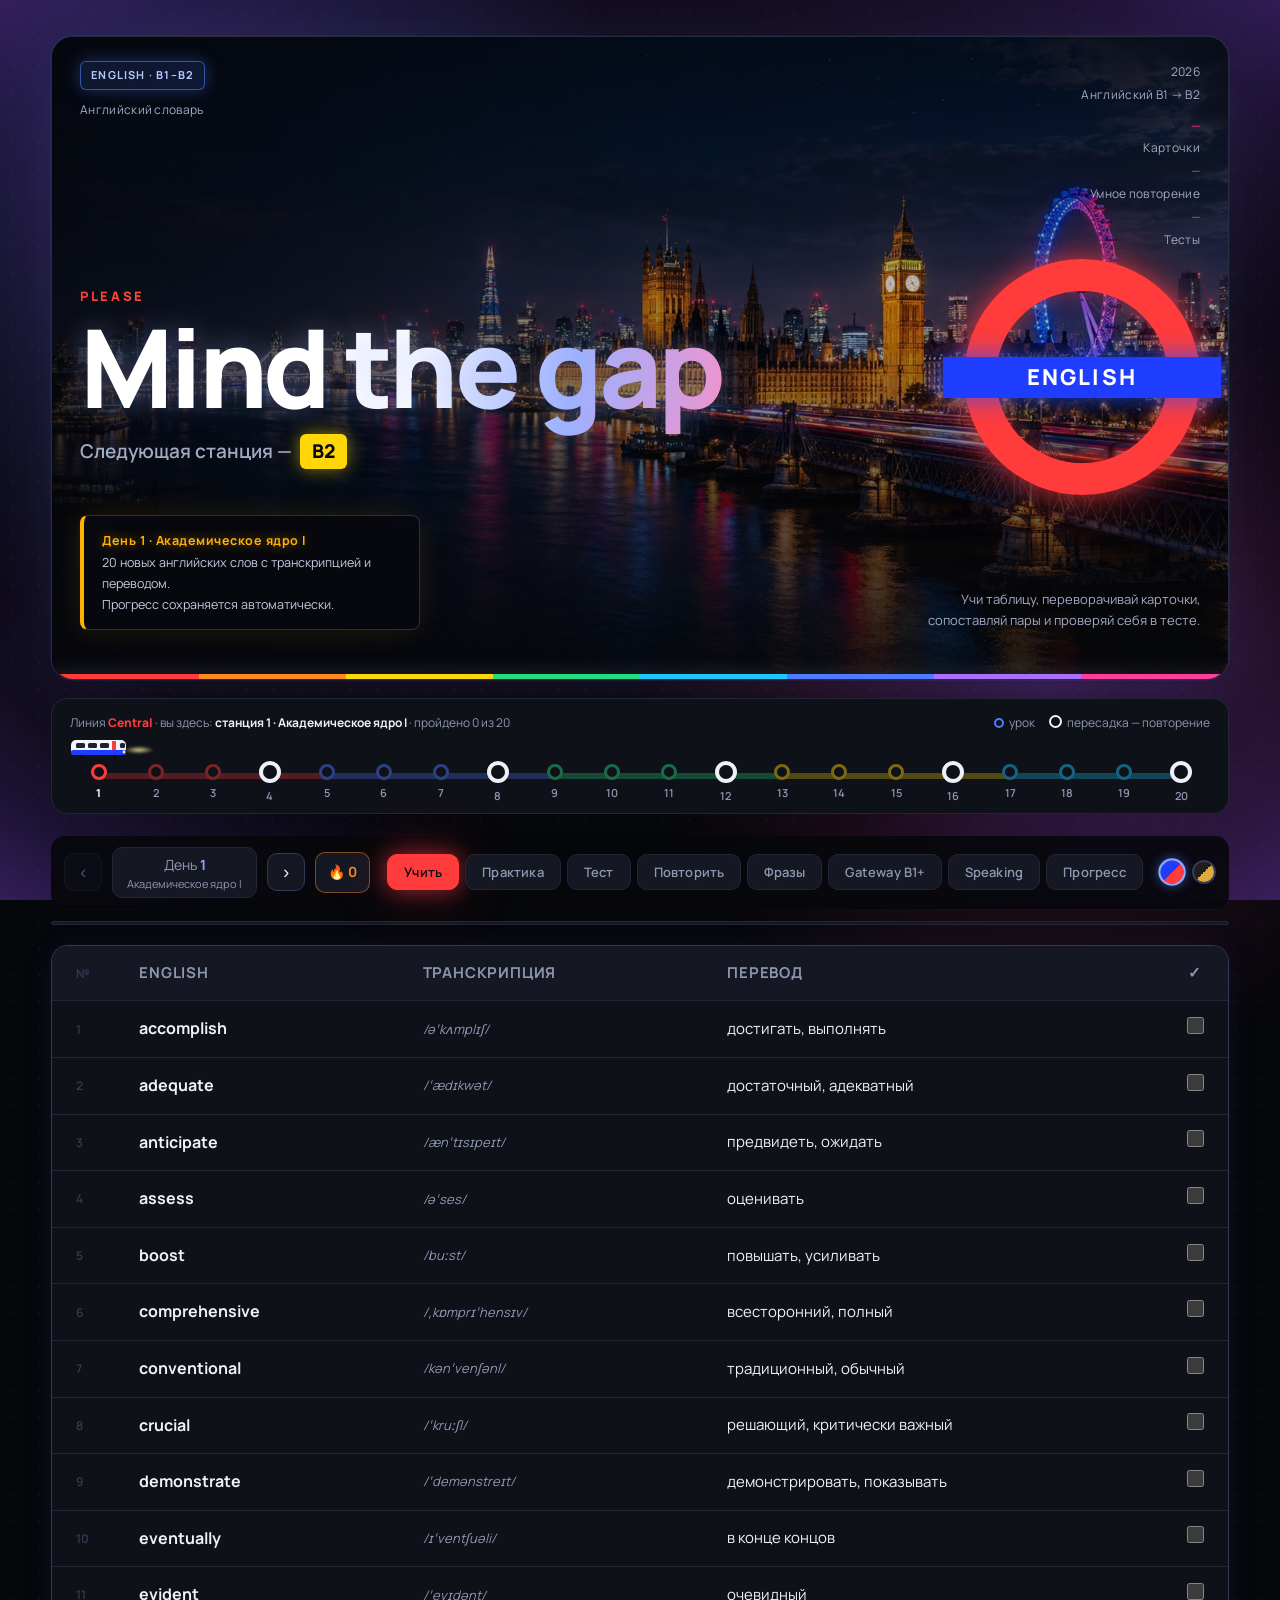
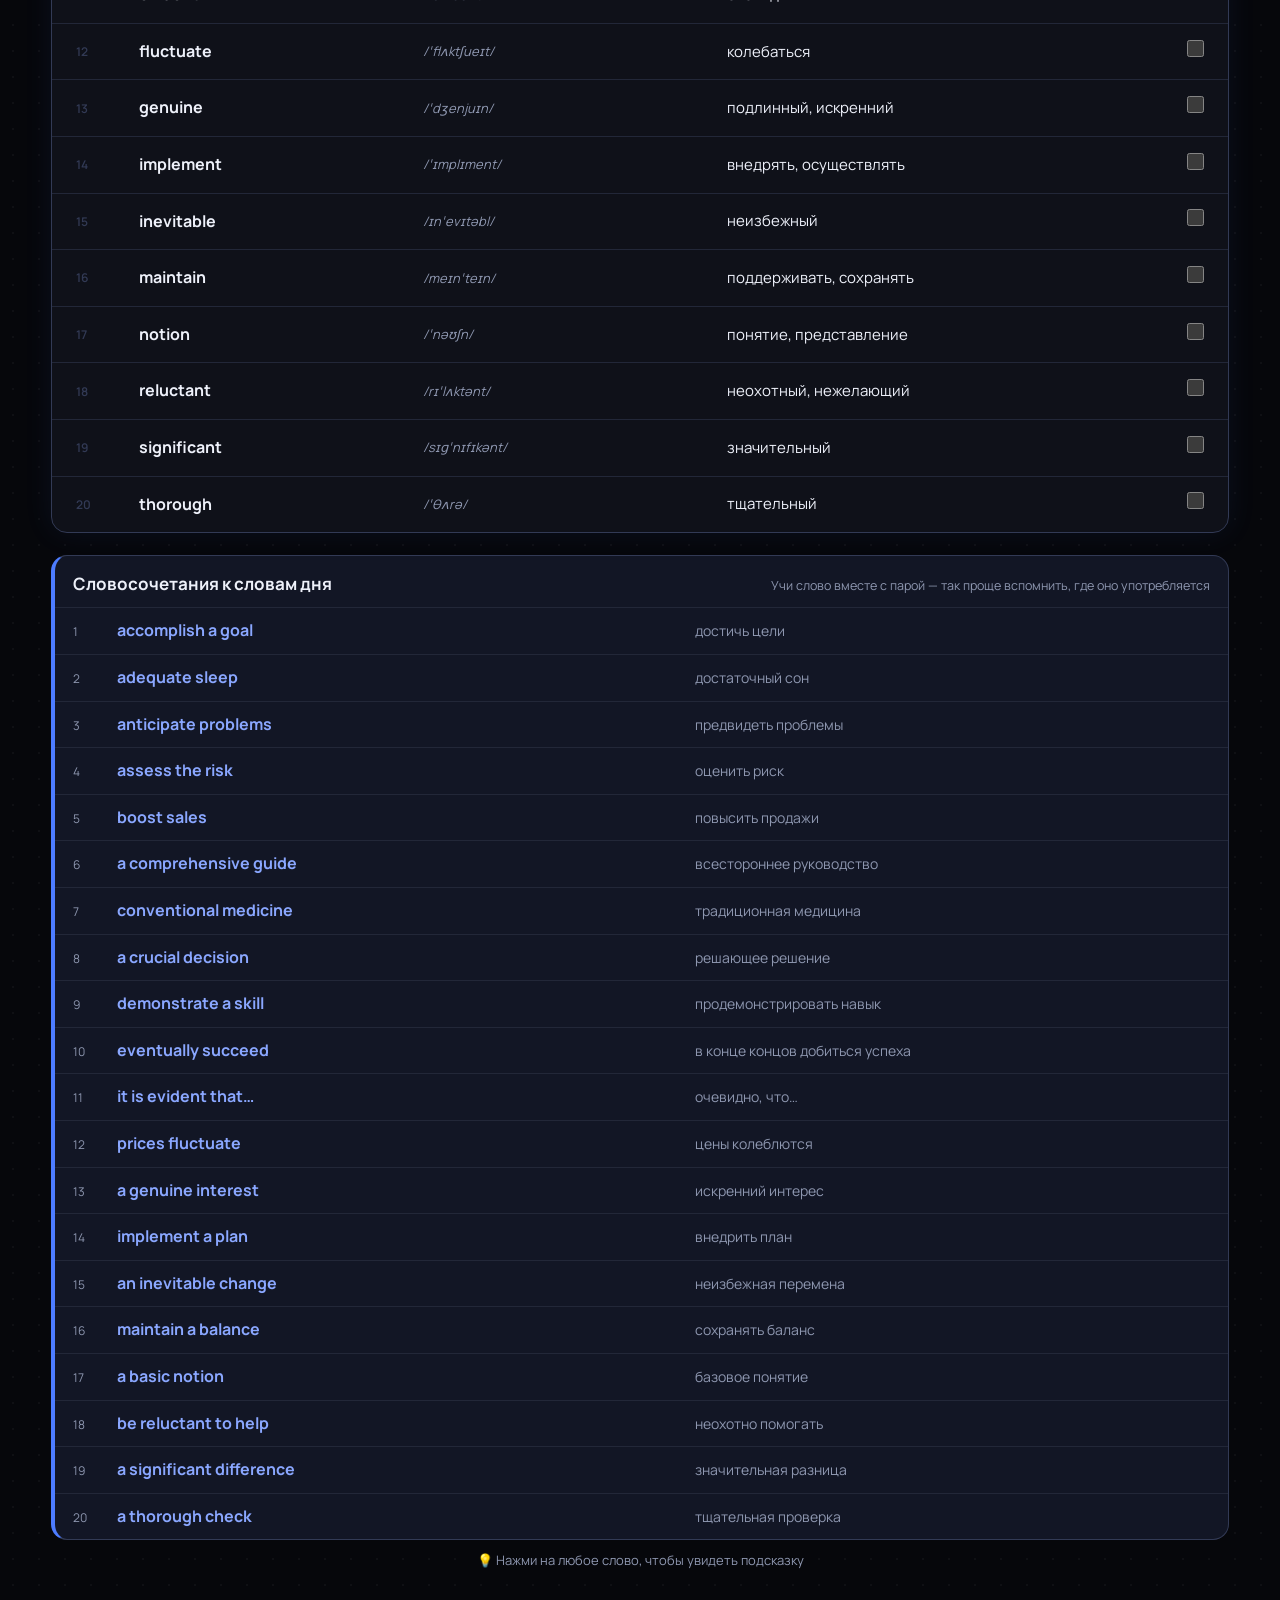
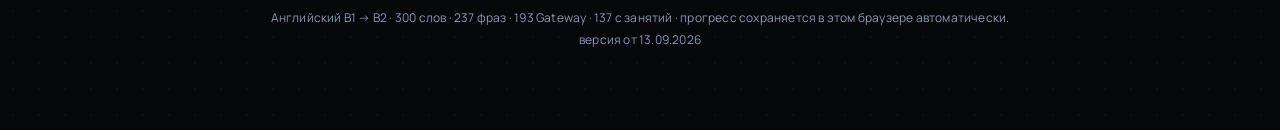
==== commit de93eee2: "Gateway B1+: +18 слов из тетради (№78–110) Co-Authored-By: Claude Sonnet 5.5 <noreply@anthropic.com>" ====
--- a/index.html
+++ b/index.html
@@ -939,7 +939,7 @@
   <div class="pop-ru" id="popRu"></div>
 </div>
 
-<script id="speaking-data" type="application/json">{"topics":[{"cat":"TRAVELLING","ru":"Путешествия","items":[{"en":"the Great Wall of China","ipa":"/ðə ˌɡreɪt ˈwɔːl əv ˈtʃaɪnə/","ru":"Великая Китайская стена","note":"Так правильно. «The Great Chinese Wall» — калька с русского, носители так не говорят."},{"en":"I've been to China","ipa":"/aɪv ˈbiːn tə ˈtʃaɪnə/","ru":"Я был в Китае (и вернулся)"},{"en":"fatty food","ipa":"/ˈfæti fuːd/","ru":"жирная еда"},{"en":"heavy food","ipa":"/ˈhevi fuːd/","ru":"тяжёлая еда"},{"en":"Chinese cuisine","ipa":"/ˌtʃaɪˈniːz kwɪˈziːn/","ru":"китайская кухня"},{"en":"last year I went to Turkey twice","ipa":"/aɪ ˈwent tə ˈtɜːki twaɪs/","ru":"в прошлом году я дважды ездил в Турцию","note":"«I was to Turkey» — ошибка. Правильно: I went to Turkey / I was in Turkey."},{"en":"there's a great view over the sea","ipa":"/ə ˌɡreɪt ˈvjuː ˌəʊvə ðə ˈsiː/","ru":"оттуда прекрасный вид на море"},{"en":"mosque","ipa":"/mɒsk/","ru":"мечеть"},{"en":"traveller","ipa":"/ˈtrævələ/","ru":"путешественник"},{"en":"tourist","ipa":"/ˈtʊərɪst/","ru":"турист"},{"en":"plan in advance","ipa":"/ˌplæn ɪn ədˈvɑːns/","ru":"планировать заранее","note":"«Заранее» — это только in advance; всё выражение = «планировать заранее»."},{"en":"play it by ear","ipa":"/ˌpleɪ ɪt baɪ ˈɪə/","ru":"действовать по обстоятельствам, решать на ходу","note":"В конспекте перевод «плыть по течению» — это не то. Play it by ear = не планировать, решать на месте."},{"en":"go with the flow","ipa":"/ˌɡəʊ wɪð ðə ˈfləʊ/","ru":"плыть по течению, не сопротивляться"},{"en":"heavy rain","ipa":"/ˌhevi ˈreɪn/","ru":"сильный дождь"},{"en":"my plans went amiss","ipa":"/maɪ ˈplænz went əˈmɪs/","ru":"мои планы пошли не так"},{"en":"get over it","ipa":"/ˌɡet ˈəʊvər ɪt/","ru":"пережить, справиться с этим"},{"en":"stick to your plans","ipa":"/ˌstɪk tə jɔː ˈplænz/","ru":"придерживаться плана"},{"en":"advantages","ipa":"/ədˈvɑːntɪdʒɪz/","ru":"преимущества"},{"en":"sights","ipa":"/saɪts/","ru":"достопримечательности"},{"en":"go sightseeing","ipa":"/ˌɡəʊ ˈsaɪtsiːɪŋ/","ru":"осматривать достопримечательности","note":"В конспекте «осмотр их» — это глагольное выражение: go sightseeing."},{"en":"hop-on / hop-off bus","ipa":"/ˌhɒp ɒn ˌhɒp ˈɒf bʌs/","ru":"экскурсионный автобус со свободной посадкой и высадкой"},{"en":"double-decker","ipa":"/ˌdʌbl ˈdekə/","ru":"двухэтажный автобус"},{"en":"convenient","ipa":"/kənˈviːniənt/","ru":"удобный"},{"en":"get on well with","ipa":"/ˌɡet ɒn ˈwel wɪð/","ru":"хорошо ладить с"},{"en":"fall out","ipa":"/ˌfɔːl ˈaʊt/","ru":"поссориться, поругаться"},{"en":"spoil","ipa":"/spɔɪl/","ru":"испортить"},{"en":"identify","ipa":"/aɪˈdentɪfaɪ/","ru":"определить, распознать"},{"en":"talk to somebody","ipa":"/ˈtɔːk tə ˌsʌmbədi/","ru":"разговаривать с кем-то"},{"en":"free / independent","ipa":"/friː, ˌɪndɪˈpendənt/","ru":"свободный / самостоятельный"},{"en":"depend on","ipa":"/dɪˈpend ɒn/","ru":"зависеть от"},{"en":"theme park","ipa":"/ˈθiːm pɑːk/","ru":"парк аттракционов"},{"en":"scared to death","ipa":"/ˌskeəd tə ˈdeθ/","ru":"напуган до смерти"},{"en":"market","ipa":"/ˈmɑːkɪt/","ru":"рынок"},{"en":"locals","ipa":"/ˈləʊklz/","ru":"местные жители"},{"en":"blend in","ipa":"/ˌblend ˈɪn/","ru":"слиться с местными, не выделяться"},{"en":"bring back memories","ipa":"/ˌbrɪŋ bæk ˈmeməriz/","ru":"навевать воспоминания","note":"Обычно говорят bring back memories, а не просто bring memories."},{"en":"remind of a place","ipa":"/rɪˈmaɪnd əv ə ˈpleɪs/","ru":"напоминать о месте"}]},{"cat":"FILMS AND SERIES","ru":"Фильмы и сериалы","items":[{"en":"a series","ipa":"/ˈsɪəriːz/","ru":"сериал (форма не меняется: one series — two series)","note":"Внимание: series = сериал целиком, а не «серия»."},{"en":"an episode","ipa":"/ən ˈepɪsəʊd/","ru":"серия, эпизод","note":"Русская «серия» по-английски episode. Частая ошибка — сказать series."},{"en":"genre","ipa":"/ˈʒɒnrə/","ru":"жанр"},{"en":"thriller","ipa":"/ˈθrɪlə/","ru":"триллер","note":"В конспекте «боевик» — это неверно. Боевик = action film."},{"en":"action film","ipa":"/ˈækʃn fɪlm/","ru":"боевик"},{"en":"plot","ipa":"/plɒt/","ru":"сюжет"},{"en":"suspense","ipa":"/səˈspens/","ru":"напряжённое ожидание, саспенс","note":"Не просто «ожидание» — именно тревожное напряжение перед развязкой."},{"en":"light-hearted","ipa":"/ˌlaɪt ˈhɑːtɪd/","ru":"лёгкий, беззаботный"},{"en":"intense","ipa":"/ɪnˈtens/","ru":"напряжённый"},{"en":"energise","ipa":"/ˈenədʒaɪz/","ru":"заряжать энергией"},{"en":"cheer up","ipa":"/ˌtʃɪər ˈʌp/","ru":"взбодриться, поднять настроение"},{"en":"lift your spirits","ipa":"/ˌlɪft jɔː ˈspɪrɪts/","ru":"поднимать настроение"},{"en":"feel low / feel blue","ipa":"/ˌfiːl ˈləʊ, ˌfiːl ˈbluː/","ru":"грустить, хандрить"},{"en":"documentary","ipa":"/ˌdɒkjuˈmentri/","ru":"документальный фильм"},{"en":"all-time favourite","ipa":"/ˌɔːl taɪm ˈfeɪvərɪt/","ru":"любимый на все времена"},{"en":"cast","ipa":"/kɑːst/","ru":"актёрский состав"},{"en":"screenwriting","ipa":"/ˈskriːnraɪtɪŋ/","ru":"написание сценария (процесс)","note":"Сам сценарий как текст — script или screenplay."},{"en":"script / screenplay","ipa":"/skrɪpt, ˈskriːnpleɪ/","ru":"сценарий"},{"en":"set / scenery","ipa":"/set, ˈsiːnəri/","ru":"декорации","note":"Decoration — это украшение (например, ёлочное). В кино декорации = set."},{"en":"special effects","ipa":"/ˌspeʃl ɪˈfekts/","ru":"спецэффекты"},{"en":"director","ipa":"/dəˈrektə/","ru":"режиссёр"},{"en":"cameraman","ipa":"/ˈkæmrəmæn/","ru":"оператор"},{"en":"binge-watch","ipa":"/ˈbɪndʒ wɒtʃ/","ru":"смотреть запоем"},{"en":"binge-watcher","ipa":"/ˈbɪndʒ wɒtʃə/","ru":"тот, кто смотрит сериалы запоем"},{"en":"streaming platform","ipa":"/ˈstriːmɪŋ ˌplætfɔːm/","ru":"стриминговая платформа"},{"en":"go in blind","ipa":"/ˌɡəʊ ɪn ˈblaɪnd/","ru":"идти вслепую, без подготовки","note":"«In blind» отдельно не употребляется — нужен глагол: go in blind."},{"en":"character","ipa":"/ˈkærəktə/","ru":"персонаж"},{"en":"intelligent","ipa":"/ɪnˈtelɪdʒənt/","ru":"умный, сообразительный"},{"en":"confident","ipa":"/ˈkɒnfɪdənt/","ru":"уверенный в себе"},{"en":"fit","ipa":"/fɪt/","ru":"в хорошей физической форме"},{"en":"muscular","ipa":"/ˈmʌskjələ/","ru":"мускулистый"},{"en":"it resonates with me","ipa":"/ɪt ˈrezəneɪts wɪð miː/","ru":"это находит во мне отклик","note":"Конструкция: resonate WITH somebody."}]},{"cat":"FUTURE CAREER","ru":"Будущая карьера","items":[{"en":"certain","ipa":"/ˈsɜːtn/","ru":"уверенный, определившийся"},{"en":"physicist","ipa":"/ˈfɪzɪsɪst/","ru":"физик"},{"en":"earn well","ipa":"/ˌɜːn ˈwel/","ru":"хорошо зарабатывать"},{"en":"responsibility","ipa":"/rɪˌspɒnsəˈbɪləti/","ru":"ответственность"},{"en":"go bankrupt","ipa":"/ˌɡəʊ ˈbæŋkrʌpt/","ru":"обанкротиться"},{"en":"follow your passion","ipa":"/ˌfɒləʊ jɔː ˈpæʃn/","ru":"следовать за своим призванием"},{"en":"career path","ipa":"/kəˈrɪə pɑːθ/","ru":"карьерный путь"},{"en":"achieve","ipa":"/əˈtʃiːv/","ru":"достигать"},{"en":"set goals","ipa":"/ˌset ˈɡəʊlz/","ru":"ставить цели"},{"en":"move forward","ipa":"/ˌmuːv ˈfɔːwəd/","ru":"двигаться вперёд"},{"en":"communication skills","ipa":"/kəˌmjuːnɪˈkeɪʃn skɪlz/","ru":"навыки общения"},{"en":"emotional intelligence","ipa":"/ɪˌməʊʃənl ɪnˈtelɪdʒəns/","ru":"эмоциональный интеллект"},{"en":"employee","ipa":"/ɪmˈplɔɪiː/","ru":"сотрудник, работник"},{"en":"inspiring","ipa":"/ɪnˈspaɪərɪŋ/","ru":"вдохновляющий"},{"en":"bachelor's degree","ipa":"/ˈbætʃələz dɪˌɡriː/","ru":"степень бакалавра, бакалавриат"},{"en":"master's degree","ipa":"/ˈmɑːstəz dɪˌɡriː/","ru":"степень магистра, магистратура"},{"en":"obligatory","ipa":"/əˈblɪɡətri/","ru":"обязательный"},{"en":"negotiate","ipa":"/nɪˈɡəʊʃieɪt/","ru":"вести переговоры, договариваться"},{"en":"be good with numbers","ipa":"/bi ˌɡʊd wɪð ˈnʌmbəz/","ru":"хорошо обращаться с числами"},{"en":"figures","ipa":"/ˈfɪɡəz/","ru":"цифры, показатели"},{"en":"calculations","ipa":"/ˌkælkjuˈleɪʃnz/","ru":"расчёты"},{"en":"hands-on experience","ipa":"/ˌhændz ɒn ɪkˈspɪəriəns/","ru":"практический опыт"},{"en":"job satisfaction","ipa":"/ˈdʒɒb ˌsætɪsfækʃn/","ru":"удовлетворённость работой"},{"en":"salary","ipa":"/ˈsæləri/","ru":"зарплата"},{"en":"gain experience","ipa":"/ˌɡeɪn ɪkˈspɪəriəns/","ru":"набираться опыта"},{"en":"burnout","ipa":"/ˈbɜːnaʊt/","ru":"выгорание"},{"en":"rest","ipa":"/rest/","ru":"отдыхать"},{"en":"recover / recharge","ipa":"/rɪˈkʌvə, ˌriːˈtʃɑːdʒ/","ru":"восстанавливаться (о человеке)","note":"Restore — «восстанавливать что-то» (здание, файл). О себе говорят recover или recharge."},{"en":"challenge","ipa":"/ˈtʃælɪndʒ/","ru":"сложная задача, вызов"},{"en":"face","ipa":"/feɪs/","ru":"столкнуться с, встретить лицом к лицу"},{"en":"blend in with the team","ipa":"/ˌblend ɪn wɪð ðə ˈtiːm/","ru":"вписаться в коллектив"},{"en":"lack of experience","ipa":"/ˌlæk əv ɪkˈspɪəriəns/","ru":"нехватка опыта"},{"en":"career expectations","ipa":"/kəˈrɪər ˌekspekˈteɪʃnz/","ru":"карьерные ожидания"},{"en":"newbie","ipa":"/ˈnjuːbi/","ru":"новичок","note":"Пишется newbie, а не newby."},{"en":"part-time","ipa":"/ˌpɑːt ˈtaɪm/","ru":"частичная занятость"},{"en":"precious experience","ipa":"/ˌpreʃəs ɪkˈspɪəriəns/","ru":"ценный опыт"},{"en":"advantage over your peers","ipa":"/ədˌvɑːntɪdʒ ˌəʊvə jɔː ˈpɪəz/","ru":"преимущество перед сверстниками"},{"en":"work for","ipa":"/ˈwɜːk fɔː/","ru":"работать на (кого-то)"}]},{"cat":"FOOD","ru":"Еда","items":[{"en":"time-consuming","ipa":"/ˈtaɪm kənˌsjuːmɪŋ/","ru":"отнимающий много времени"},{"en":"a waste of time","ipa":"/ə ˈweɪst əv ˈtaɪm/","ru":"пустая трата времени","note":"Обычно с артиклем: it's a waste of time."},{"en":"deliver","ipa":"/dɪˈlɪvə/","ru":"доставлять"},{"en":"variety","ipa":"/vəˈraɪəti/","ru":"разнообразие","note":"Конструкция: a variety of food — разнообразная еда. Прилагательное — various."},{"en":"add","ipa":"/æd/","ru":"добавлять"},{"en":"eat in","ipa":"/ˌiːt ˈɪn/","ru":"есть дома, готовить дома"},{"en":"eat out","ipa":"/ˌiːt ˈaʊt/","ru":"есть вне дома, ходить в кафе или ресторан"},{"en":"order","ipa":"/ˈɔːdə/","ru":"заказывать"},{"en":"serve","ipa":"/sɜːv/","ru":"подавать (еду)"},{"en":"healthy diet","ipa":"/ˌhelθi ˈdaɪət/","ru":"здоровое питание, здоровый рацион"},{"en":"additives","ipa":"/ˈædɪtɪvz/","ru":"пищевые добавки"},{"en":"treat somebody","ipa":"/ˈtriːt ˈsʌmbədi/","ru":"угостить, побаловать кого-то","note":"«Порадовать» — неточно. Конструкции: treat somebody to something (угостить чем-то), treat yourself (побаловать себя). Существительное a treat — лакомство, приятность."},{"en":"lift one's spirits","ipa":"/ˌlɪft wʌnz ˈspɪrɪts/","ru":"поднять настроение"},{"en":"junk food","ipa":"/ˈdʒʌŋk fuːd/","ru":"вредная еда, фастфуд"},{"en":"go on a diet","ipa":"/ˌɡəʊ ɒn ə ˈdaɪət/","ru":"сесть на диету"},{"en":"lose weight","ipa":"/ˌluːz ˈweɪt/","ru":"худеть, сбрасывать вес","note":"В конспекте losing weight — это форма с -ing. Базовая форма для заучивания: lose weight."},{"en":"cuisine","ipa":"/kwɪˈziːn/","ru":"кухня (кулинарная традиция страны)","note":"Кухня как комната — kitchen. Cuisine — только про стиль готовки: French cuisine."},{"en":"eating habits","ipa":"/ˈiːtɪŋ ˌhæbɪts/","ru":"пищевые привычки"},{"en":"producers","ipa":"/prəˈdjuːsəz/","ru":"производители","note":"Здесь множественное число. Один производитель — a producer."},{"en":"health-conscious","ipa":"/ˈhelθ ˌkɒnʃəs/","ru":"заботящийся о здоровье, следящий за здоровьем","note":"«Сознательные относительно здоровья» — калька. По-русски: следящий за здоровьем."},{"en":"watch what you eat","ipa":"/ˌwɒtʃ wɒt juː ˈiːt/","ru":"следить за тем, что ешь"},{"en":"follow a trend","ipa":"/ˌfɒləʊ ə ˈtrend/","ru":"следовать тренду","note":"Нужен артикль: follow a trend / following a trend. «Following trend» — ошибка."},{"en":"local cuisine","ipa":"/ˌləʊkl kwɪˈziːn/","ru":"местная кухня"},{"en":"canteen","ipa":"/kænˈtiːn/","ru":"столовая (на работе, в школе)"},{"en":"fine dining","ipa":"/ˌfaɪn ˈdaɪnɪŋ/","ru":"высокая кухня, дорогие рестораны с изысканной подачей"},{"en":"dish","ipa":"/dɪʃ/","ru":"блюдо"},{"en":"comfort food","ipa":"/ˈkʌmfət fuːd/","ru":"еда, которая успокаивает и утешает","note":"Не «еда, которую можно есть постоянно». Это простая еда из детства, к которой тянет, когда грустно или устал: мамин суп, картошка, макароны с сыром."},{"en":"sweets","ipa":"/swiːts/","ru":"сладости","note":"Sweet — прилагательное «сладкий». Сладости как еда: sweets (брит.) или candy (амер.)."},{"en":"eating disorders","ipa":"/ˈiːtɪŋ dɪsˌɔːdəz/","ru":"расстройства пищевого поведения","note":"Правильный термин — eating disorders. «Food disorders» носители не говорят."},{"en":"put on weight / gain weight","ipa":"/ˌpʊt ɒn ˈweɪt, ˌɡeɪn ˈweɪt/","ru":"набрать вес"}]},{"group":"Gateway B1+","cat":"BUILDING YOUR CONFIDENCE","ru":"Уверенность в себе","items":[{"en":"self-esteem","ipa":"/ˌself ɪˈstiːm/","ru":"самооценка","note":"Key concepts от репетитора, 25 Oct. My self-esteem is quite high because I have a good opinion of myself."},{"en":"objective / goal","ipa":"/əbˈdʒektɪv/, /ɡəʊl/","ru":"цель","note":"Key concepts от репетитора, 25 Oct. My objective is to pass all my exams with a high mark."},{"en":"proud (of)","ipa":"/praʊd/","ru":"гордый (чем-то)","note":"Key concepts от репетитора, 25 Oct. I was very proud of my school results last year."},{"en":"achievement","ipa":"/əˈtʃiːvmənt/","ru":"достижение","note":"Key concepts от репетитора, 25 Oct. Getting 10 out of 10 in every subject is a great achievement."},{"en":"confident","ipa":"/ˈkɒnfɪdənt/","ru":"уверенный в себе","note":"Из текста: Be confident in your own opinions, ideas and feelings."},{"en":"courage","ipa":"/ˈkʌrɪdʒ/","ru":"смелость"},{"en":"reduce stress","ipa":"/rɪˌdjuːs ˈstres/","ru":"снизить стресс","note":"Из текста: Exercise helps to reduce stress and to be healthier and happier."},{"en":"express (feelings)","ipa":"/ɪkˈspres/","ru":"выражать (чувства)"},{"en":"put pressure on someone","ipa":"/pʊt ˈpreʃə ɒn ˈsʌmwʌn/","ru":"давить на кого-то","note":"Из текста: Your friends may put pressure on you to agree."},{"en":"contribution","ipa":"/ˌkɒntrɪˈbjuːʃn/","ru":"вклад","note":"Из текста: Make a contribution."},{"en":"give someone a hand","ipa":"/ɡɪv ˈsʌmwʌn ə ˈhænd/","ru":"помочь кому-то","note":"Из текста: Give your parents a hand at home."},{"en":"be afraid of","ipa":"/bi əˈfreɪd əv/","ru":"бояться"},{"en":"raise","ipa":"/reɪz/","ru":"повышать, поднимать","note":"Из домашки (speech): teenagers can raise their self-esteem. Нужен предмет после глагола; rise без предмета: your self-esteem begins to rise."}]},{"group":"Gateway B1+","cat":"STATES AND ACTIONS","ru":"Глаголы состояния и действия","items":[{"en":"seem","ipa":"/siːm/","ru":"казаться","note":"Gateway B1+, States and Actions. Глагол состояния (of the senses), в Continuous не ставится. She seems happy today."},{"en":"sound","ipa":"/saʊnd/","ru":"звучать","note":"Gateway B1+, States and Actions. Глагол состояния (of the senses). That sounds like a great plan."},{"en":"stative verb","ipa":"/ˈsteɪtɪv vɜːb/","ru":"глагол состояния","note":"Gateway B1+, States and Actions. Описывает состояние, обычно без Continuous. I know the answer (не I'm knowing)."},{"en":"action verb","ipa":"/ˈækʃn vɜːb/","ru":"глагол действия","note":"Gateway B1+, States and Actions. Описывает действие, можно ставить в Continuous. I'm reading a book now."}]},{"group":"Gateway B1+","cat":"HABITS AND GOALS","ru":"Привычки и цели","items":[{"en":"self-confidence","ipa":"/ˌself ˈkɒnfɪdəns/","ru":"уверенность в себе","note":"Gateway B1+, Speaking and Vocabulary."},{"en":"adventurous","ipa":"/ədˈventʃərəs/","ru":"любящий приключения","note":"Gateway B1+, Speaking and Vocabulary."},{"en":"hobby","ipa":"/ˈhɒbi/","ru":"хобби"},{"en":"take up (a hobby)","ipa":"/teɪk ˈʌp/","ru":"начать заниматься (хобби)","note":"Is there a hobby you would like to take up?"},{"en":"a computer nerd","ipa":"/ə kəmˈpjuːtə nɜːd/","ru":"компьютерный «ботаник»"},{"en":"a computer scientist","ipa":"/ə kəmˈpjuːtə ˈsaɪəntɪst/","ru":"специалист по информатике"},{"en":"be / feel stuck","ipa":"/ˌbiː ˈstʌk, ˌfiːl ˈstʌk/","ru":"чувствовать, что застрял","note":"Gateway B1+, Unit 1, Useful vocabulary. I feel stuck at work and need a change."},{"en":"be / feel in a rut","ipa":"/ˌbiː ɪn ə ˈrʌt, ˌfiːl ɪn ə ˈrʌt/","ru":"быть в рутине, «в колее»","note":"Gateway B1+, Unit 1, Useful vocabulary. I'm in a rut: every day is exactly the same."},{"en":"follow in sb's footsteps","ipa":"/ˌfɒləʊ ɪn ˌsʌmbədiz ˈfʊtsteps/","ru":"пойти по чьим-то стопам","note":"Gateway B1+, Unit 1, Useful vocabulary. I want to follow in my father's footsteps and become a doctor."},{"en":"add a new habit","ipa":"/æd ə ˌnjuː ˈhæbɪt/","ru":"добавить новую привычку","note":"Gateway B1+, Unit 1, Useful vocabulary. I want to add a habit of planning my day."},{"en":"subtract a habit","ipa":"/səbˌtrækt ə ˈhæbɪt/","ru":"избавиться от привычки","note":"Gateway B1+, Unit 1, Useful vocabulary. I'd like to subtract the habit of checking my phone in bed."},{"en":"fly by (day, time)","ipa":"/ˌflaɪ ˈbaɪ/","ru":"пролетать (о времени)","note":"Gateway B1+, Unit 1, Useful vocabulary. The summer just flew by."},{"en":"memorable","ipa":"/ˈmemərəbl/","ru":"запоминающийся","note":"Gateway B1+, Unit 1, Useful vocabulary. It was a truly memorable holiday."},{"en":"want sth badly","ipa":"/ˌwɒnt ˈsʌmθɪŋ ˈbædli/","ru":"очень сильно хотеть что-то","note":"Gateway B1+, Unit 1, Useful vocabulary. I want this job badly."},{"en":"do sth from scratch","ipa":"/ˌduː ˈsʌmθɪŋ frəm ˈskrætʃ/","ru":"делать с нуля","note":"Gateway B1+, Unit 1, Useful vocabulary. She built her website from scratch."},{"en":"make sustainable changes","ipa":"/ˌmeɪk səˌsteɪnəbl ˈtʃeɪndʒɪz/","ru":"вносить устойчивые изменения","note":"Gateway B1+, Unit 1, Useful vocabulary. Small steps help you make sustainable changes."},{"en":"give sth a shot (Give it a shot!)","ipa":"/ˌɡɪv ˈsʌmθɪŋ ə ˈʃɒt/","ru":"попробовать, дать чему-то шанс","note":"Gateway B1+, Unit 1, Useful vocabulary. I've never tried climbing, but I'll give it a shot!"}]},{"group":"Gateway B1+","cat":"CHARACTER AND BEHAVIOUR","ru":"Характер и поведение","items":[{"en":"nasty","ipa":"/ˈnɑːsti/","ru":"неприятный, противный, злой","note":"Gateway B1+."},{"en":"mate","ipa":"/meɪt/","ru":"приятель, друг","note":"Gateway B1+."},{"en":"says nasty things about you","ipa":"/sez ˈnɑːsti θɪŋz əˈbaʊt juː/","ru":"говорит о тебе гадости","note":"Gateway B1+, выражение из задания."},{"en":"behaves like a child","ipa":"/bɪˈheɪvz laɪk ə ˈtʃaɪld/","ru":"ведёт себя как ребёнок","note":"Gateway B1+, выражение из задания."},{"en":"capable of doing something","ipa":"/ˈkeɪpəbl əv ˈduːɪŋ ˈsʌmθɪŋ/","ru":"способный что-либо сделать","note":"Gateway B1+, выражение из задания."}, {"en": "stingy", "ipa": "/ˈstɪndʒi/", "ru": "жадный, скупой", "note": "He is too stingy to buy his friends a coffee. — Он слишком жадный, чтобы купить друзьям кофе."}]},{"group":"Gateway B1+","cat":"PLANS AND ARRANGEMENTS","ru":"Планы и договорённости","items":[{"en":"refer to","ipa":"/rɪˈfɜː(r) tə/","ru":"относиться к; обозначать","note":"Gateway B1+. The verb refers to the future. — Глагол относится к будущему."},{"en":"forward","ipa":"/ˈfɔːwəd/","ru":"вперёд","note":"Gateway B1+. Move forward. — Двигайся вперёд."},{"en":"look forward to something","ipa":"/ˌlʊk ˈfɔːwəd tə ˈsʌmθɪŋ/","ru":"ждать чего-то с нетерпением","note":"Gateway B1+. I'm really looking forward to it. — Я очень этого жду."},{"en":"find out","ipa":"/ˌfaɪnd ˈaʊt/","ru":"выяснить, узнать","note":"Gateway B1+. I'm finding out about Rio. — Я узнаю информацию о Рио."},{"en":"arrangements","ipa":"/əˈreɪndʒmənts/","ru":"договорённости; приготовления","note":"Gateway B1+. We've made all the arrangements. — Мы всё организовали."},{"en":"have booked","ipa":"/həv ˈbʊkt/","ru":"уже забронировали","note":"Gateway B1+. They have booked a tennis court. — Они забронировали теннисный корт."},{"en":"stick (about changes and habits)","ipa":"/stɪk/","ru":"закрепляться, сохраняться надолго","note":"Gateway B1+. Small changes are more likely to stick. — Небольшие изменения чаще закрепляются."},{"en":"small, sustainable changes","ipa":"/smɔːl səˈsteɪnəbl ˈtʃeɪndʒɪz/","ru":"небольшие изменения, которые можно поддерживать долго","note":"Gateway B1+. Make small, sustainable changes. — Вноси небольшие изменения, которых сможешь придерживаться."}]},{"group":"Gateway B1+","cat":"NEWS AND EVENTS","ru":"Новости и события","items":[{"en":"newsreader","ipa":"/ˈnjuːzriːdə(r)/","ru":"ведущий новостей, диктор","note":"Gateway B1+. The newsreader is in the studio. — Ведущий новостей находится в студии."},{"en":"spot","ipa":"/spɒt/","ru":"место, точка; также пятно","note":"Gateway B1+. This is a good spot. — Это хорошее место."},{"en":"on the spot","ipa":"/ɒn ðə ˈspɒt/","ru":"на месте, на месте событий","note":"Gateway B1+. Reporters are on the spot. — Корреспонденты находятся на месте событий."},{"en":"nearly","ipa":"/ˈnɪəli/","ru":"почти","note":"Gateway B1+. She's nearly there. — Она почти у цели."},{"en":"tax / taxes","ipa":"/tæks/, /ˈtæksɪz/","ru":"налог / налоги","note":"Gateway B1+. Taxes are going up. — Налоги повышаются."},{"en":"riot","ipa":"/ˈraɪət/","ru":"бунт, массовые беспорядки","note":"Gateway B1+. The riot isn't over yet. — Беспорядки ещё не закончились."},{"en":"world trade","ipa":"/ˌwɜːld ˈtreɪd/","ru":"мировая торговля","note":"Gateway B1+. Talks on world trade. — Переговоры о мировой торговле."},{"en":"talks","ipa":"/tɔːks/","ru":"переговоры","note":"Gateway B1+. The talks begin tomorrow. — Переговоры начинаются завтра."},{"en":"at noon","ipa":"/ət ˈnuːn/","ru":"в полдень, в 12 часов дня","note":"Gateway B1+. The ceremony starts at noon. — Церемония начинается в полдень."},{"en":"take off","ipa":"/ˌteɪk ˈɒf/","ru":"взлетать","note":"Gateway B1+. The plane is about to take off. — Самолёт вот-вот взлетит."}]},{"cat":"IDIOMS","ru":"Идиомы","group":"Gateway B1+","items":[{"en":"like a fish out of water","ipa":"/ˌlaɪk ə ˌfɪʃ aʊt əv ˈwɔːtə(r)/","ru":"не в своей тарелке, чувствовать себя не на месте","note":"Gateway B1+, олимпиадное задание (idioms). At the formal party in jeans, I felt like a fish out of water."},{"en":"jazz sth up","ipa":"/ˌdʒæz ˈsʌmθɪŋ ˈʌp/","ru":"оживить, сделать ярче","note":"Gateway B1+, олимпиадное задание (idioms). Let's jazz up the presentation with some photos."},{"en":"in the blink of an eye","ipa":"/ɪn ðə ˌblɪŋk əv ən ˈaɪ/","ru":"в мгновение ока, очень быстро","note":"Gateway B1+, олимпиадное задание (idioms). The bus was gone in the blink of an eye."},{"en":"teething problems","ipa":"/ˈtiːðɪŋ ˌprɒbləmz/","ru":"«детские болезни», трудности на начальном этапе","note":"Gateway B1+, олимпиадное задание (idioms). Every new restaurant has teething problems in its first month."},{"en":"a tall order","ipa":"/ə ˌtɔːl ˈɔːdə(r)/","ru":"трудная задача, слишком большая просьба","note":"Gateway B1+, олимпиадное задание (idioms). Winning the league in his first season would be a tall order."},{"en":"like shooting fish in a barrel","ipa":"/ˌlaɪk ˌʃuːtɪŋ ˈfɪʃ ɪn ə ˈbærəl/","ru":"проще простого","note":"Gateway B1+, олимпиадное задание (idioms). For her, the quiz was like shooting fish in a barrel."},{"en":"a shoulder to cry on","ipa":"/ə ˌʃəʊldə tə ˈkraɪ ɒn/","ru":"тот, кто выслушает и утешит","note":"Gateway B1+, олимпиадное задание (idioms). Everyone needs a friend who can be a shoulder to cry on."},{"en":"like a broken record","ipa":"/ˌlaɪk ə ˌbrəʊkən ˈrekɔːd/","ru":"твердить одно и то же, как заезженная пластинка","note":"Gateway B1+, олимпиадное задание (idioms). Sorry to sound like a broken record, but please tidy your room."}]},{"cat":"NEGATIVE PREFIXES","ru":"Отрицательные приставки","group":"Gateway B1+","items":[{"en":"believable — unbelievable","ipa":"/bɪˈliːvəbl/, /ˌʌnbɪˈliːvəbl/","ru":"правдоподобный, такой, которому можно поверить — невероятный, неправдоподобный","note":"Gateway B1+, negative prefixes."},{"en":"valid — invalid","ipa":"/ˈvælɪd/, /ɪnˈvælɪd/","ru":"действительный — недействительный","note":"Gateway B1+, negative prefixes. The tickets are invalid, you haven't clipped them. В ДЗ была опечатка: invvalid."},{"en":"advantage — disadvantage","ipa":"/ədˈvɑːntɪdʒ/, /ˌdɪsədˈvɑːntɪdʒ/","ru":"преимущество — недостаток","note":"Gateway B1+, negative prefixes. The cost of commuting to work is the only disadvantage for me."},{"en":"satisfied — dissatisfied","ipa":"/ˈsætɪsfaɪd/, /dɪsˈsætɪsfaɪd/","ru":"довольный — недовольный","note":"Gateway B1+, negative prefixes. If your customer is dissatisfied, they won't do repeat business with you. В ДЗ была опечатка: unsatisfield. Стандарт: dissatisfied."},{"en":"reliable — unreliable","ipa":"/rɪˈlaɪəbl/, /ˌʌnrɪˈlaɪəbl/","ru":"надёжный — ненадёжный","note":"Gateway B1+, negative prefixes. Our supplier has proven to be unreliable, we need to find a new one."},{"en":"employed — unemployed","ipa":"/ɪmˈplɔɪd/, /ˌʌnɪmˈplɔɪd/","ru":"трудоустроенный — безработный","note":"Gateway B1+, negative prefixes. Are there many unemployed people in your country?"},{"en":"mortal — immortal","ipa":"/ˈmɔːtl/, /ɪˈmɔːtl/","ru":"смертный — бессмертный","note":"Gateway B1+, negative prefixes. Fairy tale characters are often depicted as immortal."},{"en":"familiar — unfamiliar","ipa":"/fəˈmɪliə(r)/, /ˌʌnfəˈmɪliə(r)/","ru":"знакомый — незнакомый","note":"Gateway B1+, negative prefixes. I'm unfamiliar with this system. В ДЗ была опечатка: unfamilliar."},{"en":"curable — incurable","ipa":"/ˈkjʊərəbl/, /ɪnˈkjʊərəbl/","ru":"излечимый — неизлечимый","note":"Gateway B1+, negative prefixes. This is a rare and incurable disease."},{"en":"relevant — irrelevant","ipa":"/ˈreləvənt/, /ɪˈreləvənt/","ru":"относящийся к делу или теме, уместный — не относящийся к делу, неуместный","note":"Gateway B1+, negative prefixes. В ДЗ было unrelevant."},{"en":"behaves — misbehaves","ipa":"/bɪˈheɪvz/, /ˌmɪsbɪˈheɪvz/","ru":"ведёт себя — плохо себя ведёт","note":"Gateway B1+, negative prefixes. Jeremy often misbehaves to get people's attention. В ДЗ было unbehaves. Для глагола нужен mis-."},{"en":"fortunately — unfortunately","ipa":"/ˈfɔːtʃənətli/, /ʌnˈfɔːtʃənətli/","ru":"к счастью — к сожалению","note":"Gateway B1+, negative prefixes. Unfortunately, it was impossible to talk her out of doing that."},{"en":"interpret — misinterpret","ipa":"/ɪnˈtɜːprɪt/, /ˌmɪsɪnˈtɜːprɪt/","ru":"истолковывать — неверно истолковать","note":"Gateway B1+, negative prefixes. Don't misinterpret things you are unwilling to admit! В ДЗ было uninterpret. Для глагола нужен mis-."},{"en":"willing — unwilling","ipa":"/ˈwɪlɪŋ/, /ʌnˈwɪlɪŋ/","ru":"готовый, согласный — не желающий, не готовый","note":"Gateway B1+, negative prefixes. Don't misinterpret things you are unwilling to admit!"},{"en":"secure — insecure","ipa":"/sɪˈkjʊə(r)/, /ˌɪnsɪˈkjʊə(r)/","ru":"чувствующий себя в безопасности, уверенный — неуверенный в себе, небезопасный","note":"Gateway B1+, negative prefixes. I don't think he feels safe, he seems very insecure."},{"en":"conscious — unconscious","ipa":"/ˈkɒnʃəs/, /ʌnˈkɒnʃəs/","ru":"в сознании — без сознания","note":"Gateway B1+, negative prefixes. When the ambulance arrived, the man was unconscious."},{"en":"governmental — non-governmental","ipa":"/ˌɡʌvnˈmentl/, /ˌnɒn ɡʌvnˈmentl/","ru":"правительственный — неправительственный","note":"Gateway B1+, negative prefixes. They are known as the first non-governmental television company in our country. В ДЗ было ungovermetal. Нужен non- и дефис."},{"en":"literate — illiterate","ipa":"/ˈlɪtərət/, /ɪˈlɪtərət/","ru":"грамотный — неграмотный","note":"Gateway B1+, negative prefixes. There are still so many illiterate people nowadays."},{"en":"appear — disappear","ipa":"/əˈpɪə(r)/, /ˌdɪsəˈpɪə(r)/","ru":"казаться; появляться — исчезать, пропадать","note":"Gateway B1+, negative prefixes, States and Actions. В значении «казаться» глагол состояния: He appears to be tired. В значении «появляться» глагол действия. Justin disappeared without saying a word to his friends."},{"en":"profit — non-profit","ipa":"/ˈprɒfɪt/, /ˌnɒn ˈprɒfɪt/","ru":"прибыль — некоммерческий","note":"Gateway B1+, negative prefixes. We are a small non-profit organization."},{"en":"obedient — disobedient","ipa":"/əˈbiːdiənt/, /ˌdɪsəˈbiːdiənt/","ru":"послушный — непослушный","note":"Gateway B1+, negative prefixes. Their kids are so impolite and disobedient. В ДЗ было unobedient. Нужен dis-."},{"en":"able — unable","ipa":"/ˈeɪbl/, /ʌnˈeɪbl/","ru":"способный, могущий — неспособный, не могущий","note":"Gateway B1+, negative prefixes. We were unable to cope with so much work."},{"en":"mature — immature","ipa":"/məˈtʃʊə(r)/, /ˌɪməˈtʃʊə(r)/","ru":"зрелый, взрослый — незрелый, ребячливый","note":"Gateway B1+, negative prefixes."},{"en":"honest — dishonest","ipa":"/ˈɒnɪst/, /dɪsˈɒnɪst/","ru":"честный — нечестный","note":"Gateway B1+, negative prefixes."},{"en":"rational — irrational","ipa":"/ˈræʃnəl/, /ɪˈræʃnəl/","ru":"рациональный, разумный — неразумный, иррациональный","note":"Gateway B1+, negative prefixes."},{"en":"kind — unkind","ipa":"/kaɪnd/, /ʌnˈkaɪnd/","ru":"добрый — недобрый, недоброжелательный","note":"Gateway B1+, negative prefixes."},{"en":"grateful — ungrateful","ipa":"/ˈɡreɪtfl/, /ʌnˈɡreɪtfl/","ru":"благодарный — неблагодарный","note":"Gateway B1+, negative prefixes."},{"en":"capable — incapable","ipa":"/ˈkeɪpəbl/, /ɪnˈkeɪpəbl/","ru":"способный — неспособный (incapable of)","note":"Gateway B1+, negative prefixes."},{"en":"decent — indecent","ipa":"/ˈdiːsnt/, /ɪnˈdiːsnt/","ru":"порядочный, приличный — неприличный, непристойный","note":"Gateway B1+, negative prefixes."},{"en":"sufficient — insufficient","ipa":"/səˈfɪʃnt/, /ˌɪnsəˈfɪʃnt/","ru":"достаточный — недостаточный","note":"Gateway B1+, negative prefixes."}]},{"cat":"CLOTHES AND FASHION","ru":"Одежда и мода","group":"Gateway B1+","items":[{"en":"awe","ipa":"/ɔː/","ru":"трепет, благоговение","note":"От awe образованы awful и awesome. С урока."},{"en":"awful","ipa":"/ˈɔːfl/","ru":"ужасный"},{"en":"awesome","ipa":"/ˈɔːsəm/","ru":"потрясающий, классный"},{"en":"be in fashion / be out of fashion","ipa":"/bi ɪn ˈfæʃn/, /bi ˌaʊt əv ˈfæʃn/","ru":"быть в моде / выйти из моды","note":"Gateway B1+, Style Trial Quiz."},{"en":"shallow","ipa":"/ˈʃæləʊ/","ru":"поверхностный","note":"Gateway B1+, Style Trial Quiz. Про человека: интересуется только внешним."},{"en":"vain","ipa":"/veɪn/","ru":"тщеславный","note":"Gateway B1+, Style Trial Quiz."},{"en":"down-to-earth","ipa":"/ˌdaʊn tu ˈɜːθ/","ru":"приземлённый, практичный, простой в общении","note":"Gateway B1+, Style Trial Quiz."},{"en":"carefree","ipa":"/ˈkeəfriː/","ru":"беззаботный","note":"Gateway B1+, Style Trial Quiz."},{"en":"easy-going","ipa":"/ˌiːzi ˈɡəʊɪŋ/","ru":"спокойный, лёгкий в общении","note":"Gateway B1+, Style Trial Quiz."},{"en":"rebellious","ipa":"/rɪˈbeljəs/","ru":"бунтарский, непокорный","note":"Gateway B1+, Style Trial Quiz."},{"en":"blouse","ipa":"/blaʊz/","ru":"блузка"},{"en":"dark suit","ipa":"/ˌdɑːk ˈsuːt/","ru":"тёмный костюм"},{"en":"denim jacket","ipa":"/ˈdenɪm ˌdʒækɪt/","ru":"джинсовая куртка"},{"en":"faded jeans","ipa":"/ˌfeɪdɪd ˈdʒiːnz/","ru":"выцветшие джинсы"},{"en":"fleece","ipa":"/fliːs/","ru":"флисовая кофта"},{"en":"leggings","ipa":"/ˈleɡɪŋz/","ru":"легинсы, лосины"},{"en":"sweatshirt","ipa":"/ˈswetʃɜːt/","ru":"свитшот"},{"en":"waistcoat","ipa":"/ˈweɪskəʊt/","ru":"жилет"},{"en":"ankle boots","ipa":"/ˌæŋkl ˈbuːts/","ru":"ботильоны, ботинки по щиколотку"},{"en":"bangles","ipa":"/ˈbæŋɡlz/","ru":"браслеты (жёсткие, без застёжки)"},{"en":"beanie","ipa":"/ˈbiːni/","ru":"вязаная шапка"},{"en":"high heels","ipa":"/ˌhaɪ ˈhiːlz/","ru":"туфли на высоком каблуке"},{"en":"leather belt","ipa":"/ˌleðə ˈbelt/","ru":"кожаный ремень"},{"en":"necklace","ipa":"/ˈnekləs/","ru":"ожерелье, цепочка"},{"en":"silk tie","ipa":"/ˌsɪlk ˈtaɪ/","ru":"шёлковый галстук"},{"en":"vintage sunglasses","ipa":"/ˌvɪntɪdʒ ˈsʌŋɡlɑːsɪz/","ru":"винтажные солнечные очки"},{"en":"underwear","ipa":"/ˈʌndəweə/","ru":"нижнее бельё","note":"Gateway B1+, Icons of Fashion."},{"en":"fabric","ipa":"/ˈfæbrɪk/","ru":"ткань, материя","note":"Gateway B1+, Icons of Fashion."},{"en":"garment","ipa":"/ˈɡɑːmənt/","ru":"предмет одежды (формальное слово)","note":"Gateway B1+, Icons of Fashion. В тексте garments — мн. число."},{"en":"iconic","ipa":"/aɪˈkɒnɪk/","ru":"культовый, легендарный","note":"Gateway B1+, Icons of Fashion."},{"en":"unisex","ipa":"/ˈjuːnɪseks/","ru":"унисекс, для мужчин и женщин","note":"Gateway B1+, Icons of Fashion."},{"en":"tailor","ipa":"/ˈteɪlə/","ru":"портной","note":"Gateway B1+, Icons of Fashion."},{"en":"fast-drying","ipa":"/ˌfɑːst ˈdraɪɪŋ/","ru":"быстросохнущий","note":"Gateway B1+, Icons of Fashion."},{"en":"short-sleeved","ipa":"/ˌʃɔːt ˈsliːvd/","ru":"с коротким рукавом","note":"Gateway B1+, Icons of Fashion."},{"en":"hard-wearing","ipa":"/ˌhɑːd ˈweərɪŋ/","ru":"прочный, износостойкий","note":"Gateway B1+, Icons of Fashion."},{"en":"brightly-coloured","ipa":"/ˌbraɪtli ˈkʌləd/","ru":"ярко окрашенный, яркий","note":"Gateway B1+, Icons of Fashion."},{"en":"cutting-edge","ipa":"/ˌkʌtɪŋ ˈedʒ/","ru":"передовой, новейший","note":"Gateway B1+, Icons of Fashion."},{"en":"multi-purpose","ipa":"/ˌmʌlti ˈpɜːpəs/","ru":"многоцелевой, универсальный","note":"Gateway B1+, Icons of Fashion."},{"en":"left-handed","ipa":"/ˌleft ˈhændɪd/","ru":"левша, левосторонний","note":"Gateway B1+, составное прилагательное."},{"en":"right-handed","ipa":"/ˌraɪt ˈhændɪd/","ru":"правша, правосторонний","note":"Gateway B1+, составное прилагательное."},{"en":"pale-skinned","ipa":"/ˌpeɪl ˈskɪnd/","ru":"бледнокожий, со светлой кожей","note":"Gateway B1+, составное прилагательное."},{"en":"lighter-skinned","ipa":"/ˌlaɪtə ˈskɪnd/","ru":"с более светлой кожей","note":"Gateway B1+, составное прилагательное."},{"en":"red-headed","ipa":"/ˌred ˈhedɪd/","ru":"рыжеволосый","note":"Gateway B1+, составное прилагательное."},{"en":"short-sighted","ipa":"/ˌʃɔːt ˈsaɪtɪd/","ru":"близорукий","note":"Gateway B1+, составное прилагательное."},{"en":"tightly","ipa":"/ˈtaɪtli/","ru":"плотно, туго","note":"Gateway B1+, Icons of Fashion. В тексте: fits tightly to the body."},{"en":"woollen","ipa":"/ˈwʊlən/","ru":"шерстяной","note":"Gateway B1+, Icons of Fashion. Британское написание; в США woolen."},{"en":"caps","ipa":"/kæps/","ru":"кепки, шапки с козырьком","note":"Gateway B1+."},{"en":"earring","ipa":"/ˈɪərɪŋ/","ru":"серьга, серёжка","note":"Gateway B1+."},{"en":"further","ipa":"/ˈfɜːðə/","ru":"дальше, далее; дополнительный","note":"Gateway B1+. Сравнительная степень от far."},{"en":"storekeeper","ipa":"/ˈstɔːkiːpə/","ru":"владелец магазина, лавочник","note":"Gateway B1+. Американский вариант; в британском чаще shopkeeper."}]},{"cat":"RELATIONSHIP PHRASES","ru":"Фразы об отношениях","group":"Gateway B1+","items":[{"en":"be there for somebody","ru":"быть рядом и поддерживать кого-то"},{"en":"get on well","ru":"хорошо ладить"},{"en":"fall out","ru":"поссориться"},{"en":"have a lot in common","ru":"иметь много общего"},{"en":"lose touch with somebody","ru":"потерять связь с кем-то"},{"en":"hang out with somebody","ru":"проводить время с кем-то"},{"en":"to defriend somebody","ru":"удалить кого-то из друзей в соцсети"}]},{"cat":"WORDS TO LEARN","ru":"Слова для изучения","group":"Gateway B1+","items":[{"en":"launch","ipa":"/lɔːntʃ/","ru":"запускать, выпускать","note":"to launch a currency — ввести в обращение валюту; to launch a product — выпустить продукт на рынок."},{"en":"a currency","ipa":"/ə ˈkʌrənsi/","ru":"валюта","note":"The euro is a currency used in many European countries. — Евро — валюта, которой пользуются во многих европейских странах."},{"en":"alarm","ipa":"/əˈlɑːm/","ru":"тревога; встревожить","note":"Из скриншотов 25.11.2026"},{"en":"wrinkled","ipa":"/ˈrɪŋkld/","ru":"морщинистый, помятый","note":"Из скриншотов 25.11.2026"},{"en":"extremely frightened","ipa":"/ɪkˈstriːmli ˈfraɪtnd/","ru":"крайне напуганный","note":"Из скриншотов 25.11.2026"},{"en":"fabulously","ipa":"/ˈfæbjələsli/","ru":"невероятно, потрясающе","note":"Из скриншотов 25.11.2026"},{"en":"surgeries","ipa":"/ˈsɜːdʒəriz/","ru":"операции (хирургические)","note":"Из скриншотов 25.11.2026"},{"en":"superbly","ipa":"/suːˈpɜːbli/","ru":"превосходно, великолепно","note":"Из скриншотов 25.11.2026"},{"en":"a decade","ipa":"/ə ˈdekeɪd/","ru":"десятилетие","note":"Из скриншотов 25.11.2026. В тексте «for a decade» (слово before скрыто на скриншоте)"},{"en":"shockingly","ipa":"/ˈʃɒkɪŋli/","ru":"ужасающе, шокирующе","note":"Из скриншотов 25.11.2026"},{"en":"odd","ipa":"/ɒd/","ru":"странный; нечётный","note":"Из скриншотов 25.11.2026"},{"en":"odd faces","ipa":"/ɒd ˈfeɪsɪz/","ru":"странные лица","note":"Из скриншотов 25.11.2026. На скриншоте написано слитно «oddfaces»"}, {"en": "beneath", "ipa": "/bɪˈniːθ/", "ru": "под, ниже", "note": "The ground beneath our feet was wet. — Земля под нашими ногами была мокрой."}, {"en": "poorly", "ipa": "/ˈpɔːli/", "ru": "плохо; нездоровый", "note": "The room was poorly lit. — Комната была плохо освещена."}, {"en": "hike", "ipa": "/haɪk/", "ru": "поход пешком; идти в поход", "note": "We went on a long hike in the mountains. — Мы ходили в долгий поход в горы."}, {"en": "to notice", "ipa": "/tə ˈnəʊtɪs/", "ru": "замечать", "note": "Did you notice anything strange? — Ты заметил что-нибудь странное?"}, {"en": "straightaway", "ipa": "/ˌstreɪtəˈweɪ/", "ru": "сразу же, немедленно", "note": "I knew straightaway that something was wrong. — Я сразу понял, что что-то не так."}, {"en": "miserable", "ipa": "/ˈmɪzrəbl/", "ru": "несчастный; жалкий, унылый", "note": "I felt miserable all day. — Весь день я чувствовал себя несчастным."}, {"en": "conversation", "ipa": "/ˌkɒnvəˈseɪʃn/", "ru": "разговор, беседа", "note": "We had a long conversation about our plans. — У нас был долгий разговор о наших планах."}, {"en": "moisture", "ipa": "/ˈmɔɪstʃə(r)/", "ru": "влага", "note": "Plants take moisture from the soil. — Растения берут влагу из почвы."}, {"en": "to divert", "ipa": "/tə daɪˈvɜːt/", "ru": "перенаправлять; отвлекать", "note": "The police had to divert the traffic. — Полиции пришлось направить транспорт в объезд."}, {"en": "all year round", "ipa": "/ɔːl ˌjɪə ˈraʊnd/", "ru": "круглый год", "note": "The park is open all year round. — Парк открыт круглый год."}]}]}</script>
+<script id="speaking-data" type="application/json">{"topics":[{"cat":"TRAVELLING","ru":"Путешествия","items":[{"en":"the Great Wall of China","ipa":"/ðə ˌɡreɪt ˈwɔːl əv ˈtʃaɪnə/","ru":"Великая Китайская стена","note":"Так правильно. «The Great Chinese Wall» — калька с русского, носители так не говорят."},{"en":"I've been to China","ipa":"/aɪv ˈbiːn tə ˈtʃaɪnə/","ru":"Я был в Китае (и вернулся)"},{"en":"fatty food","ipa":"/ˈfæti fuːd/","ru":"жирная еда"},{"en":"heavy food","ipa":"/ˈhevi fuːd/","ru":"тяжёлая еда"},{"en":"Chinese cuisine","ipa":"/ˌtʃaɪˈniːz kwɪˈziːn/","ru":"китайская кухня"},{"en":"last year I went to Turkey twice","ipa":"/aɪ ˈwent tə ˈtɜːki twaɪs/","ru":"в прошлом году я дважды ездил в Турцию","note":"«I was to Turkey» — ошибка. Правильно: I went to Turkey / I was in Turkey."},{"en":"there's a great view over the sea","ipa":"/ə ˌɡreɪt ˈvjuː ˌəʊvə ðə ˈsiː/","ru":"оттуда прекрасный вид на море"},{"en":"mosque","ipa":"/mɒsk/","ru":"мечеть"},{"en":"traveller","ipa":"/ˈtrævələ/","ru":"путешественник"},{"en":"tourist","ipa":"/ˈtʊərɪst/","ru":"турист"},{"en":"plan in advance","ipa":"/ˌplæn ɪn ədˈvɑːns/","ru":"планировать заранее","note":"«Заранее» — это только in advance; всё выражение = «планировать заранее»."},{"en":"play it by ear","ipa":"/ˌpleɪ ɪt baɪ ˈɪə/","ru":"действовать по обстоятельствам, решать на ходу","note":"В конспекте перевод «плыть по течению» — это не то. Play it by ear = не планировать, решать на месте."},{"en":"go with the flow","ipa":"/ˌɡəʊ wɪð ðə ˈfləʊ/","ru":"плыть по течению, не сопротивляться"},{"en":"heavy rain","ipa":"/ˌhevi ˈreɪn/","ru":"сильный дождь"},{"en":"my plans went amiss","ipa":"/maɪ ˈplænz went əˈmɪs/","ru":"мои планы пошли не так"},{"en":"get over it","ipa":"/ˌɡet ˈəʊvər ɪt/","ru":"пережить, справиться с этим"},{"en":"stick to your plans","ipa":"/ˌstɪk tə jɔː ˈplænz/","ru":"придерживаться плана"},{"en":"advantages","ipa":"/ədˈvɑːntɪdʒɪz/","ru":"преимущества"},{"en":"sights","ipa":"/saɪts/","ru":"достопримечательности"},{"en":"go sightseeing","ipa":"/ˌɡəʊ ˈsaɪtsiːɪŋ/","ru":"осматривать достопримечательности","note":"В конспекте «осмотр их» — это глагольное выражение: go sightseeing."},{"en":"hop-on / hop-off bus","ipa":"/ˌhɒp ɒn ˌhɒp ˈɒf bʌs/","ru":"экскурсионный автобус со свободной посадкой и высадкой"},{"en":"double-decker","ipa":"/ˌdʌbl ˈdekə/","ru":"двухэтажный автобус"},{"en":"convenient","ipa":"/kənˈviːniənt/","ru":"удобный"},{"en":"get on well with","ipa":"/ˌɡet ɒn ˈwel wɪð/","ru":"хорошо ладить с"},{"en":"fall out","ipa":"/ˌfɔːl ˈaʊt/","ru":"поссориться, поругаться"},{"en":"spoil","ipa":"/spɔɪl/","ru":"испортить"},{"en":"identify","ipa":"/aɪˈdentɪfaɪ/","ru":"определить, распознать"},{"en":"talk to somebody","ipa":"/ˈtɔːk tə ˌsʌmbədi/","ru":"разговаривать с кем-то"},{"en":"free / independent","ipa":"/friː, ˌɪndɪˈpendənt/","ru":"свободный / самостоятельный"},{"en":"depend on","ipa":"/dɪˈpend ɒn/","ru":"зависеть от"},{"en":"theme park","ipa":"/ˈθiːm pɑːk/","ru":"парк аттракционов"},{"en":"scared to death","ipa":"/ˌskeəd tə ˈdeθ/","ru":"напуган до смерти"},{"en":"market","ipa":"/ˈmɑːkɪt/","ru":"рынок"},{"en":"locals","ipa":"/ˈləʊklz/","ru":"местные жители"},{"en":"blend in","ipa":"/ˌblend ˈɪn/","ru":"слиться с местными, не выделяться"},{"en":"bring back memories","ipa":"/ˌbrɪŋ bæk ˈmeməriz/","ru":"навевать воспоминания","note":"Обычно говорят bring back memories, а не просто bring memories."},{"en":"remind of a place","ipa":"/rɪˈmaɪnd əv ə ˈpleɪs/","ru":"напоминать о месте"}]},{"cat":"FILMS AND SERIES","ru":"Фильмы и сериалы","items":[{"en":"a series","ipa":"/ˈsɪəriːz/","ru":"сериал (форма не меняется: one series — two series)","note":"Внимание: series = сериал целиком, а не «серия»."},{"en":"an episode","ipa":"/ən ˈepɪsəʊd/","ru":"серия, эпизод","note":"Русская «серия» по-английски episode. Частая ошибка — сказать series."},{"en":"genre","ipa":"/ˈʒɒnrə/","ru":"жанр"},{"en":"thriller","ipa":"/ˈθrɪlə/","ru":"триллер","note":"В конспекте «боевик» — это неверно. Боевик = action film."},{"en":"action film","ipa":"/ˈækʃn fɪlm/","ru":"боевик"},{"en":"plot","ipa":"/plɒt/","ru":"сюжет"},{"en":"suspense","ipa":"/səˈspens/","ru":"напряжённое ожидание, саспенс","note":"Не просто «ожидание» — именно тревожное напряжение перед развязкой."},{"en":"light-hearted","ipa":"/ˌlaɪt ˈhɑːtɪd/","ru":"лёгкий, беззаботный"},{"en":"intense","ipa":"/ɪnˈtens/","ru":"напряжённый"},{"en":"energise","ipa":"/ˈenədʒaɪz/","ru":"заряжать энергией"},{"en":"cheer up","ipa":"/ˌtʃɪər ˈʌp/","ru":"взбодриться, поднять настроение"},{"en":"lift your spirits","ipa":"/ˌlɪft jɔː ˈspɪrɪts/","ru":"поднимать настроение"},{"en":"feel low / feel blue","ipa":"/ˌfiːl ˈləʊ, ˌfiːl ˈbluː/","ru":"грустить, хандрить"},{"en":"documentary","ipa":"/ˌdɒkjuˈmentri/","ru":"документальный фильм"},{"en":"all-time favourite","ipa":"/ˌɔːl taɪm ˈfeɪvərɪt/","ru":"любимый на все времена"},{"en":"cast","ipa":"/kɑːst/","ru":"актёрский состав"},{"en":"screenwriting","ipa":"/ˈskriːnraɪtɪŋ/","ru":"написание сценария (процесс)","note":"Сам сценарий как текст — script или screenplay."},{"en":"script / screenplay","ipa":"/skrɪpt, ˈskriːnpleɪ/","ru":"сценарий"},{"en":"set / scenery","ipa":"/set, ˈsiːnəri/","ru":"декорации","note":"Decoration — это украшение (например, ёлочное). В кино декорации = set."},{"en":"special effects","ipa":"/ˌspeʃl ɪˈfekts/","ru":"спецэффекты"},{"en":"director","ipa":"/dəˈrektə/","ru":"режиссёр"},{"en":"cameraman","ipa":"/ˈkæmrəmæn/","ru":"оператор"},{"en":"binge-watch","ipa":"/ˈbɪndʒ wɒtʃ/","ru":"смотреть запоем"},{"en":"binge-watcher","ipa":"/ˈbɪndʒ wɒtʃə/","ru":"тот, кто смотрит сериалы запоем"},{"en":"streaming platform","ipa":"/ˈstriːmɪŋ ˌplætfɔːm/","ru":"стриминговая платформа"},{"en":"go in blind","ipa":"/ˌɡəʊ ɪn ˈblaɪnd/","ru":"идти вслепую, без подготовки","note":"«In blind» отдельно не употребляется — нужен глагол: go in blind."},{"en":"character","ipa":"/ˈkærəktə/","ru":"персонаж"},{"en":"intelligent","ipa":"/ɪnˈtelɪdʒənt/","ru":"умный, сообразительный"},{"en":"confident","ipa":"/ˈkɒnfɪdənt/","ru":"уверенный в себе"},{"en":"fit","ipa":"/fɪt/","ru":"в хорошей физической форме"},{"en":"muscular","ipa":"/ˈmʌskjələ/","ru":"мускулистый"},{"en":"it resonates with me","ipa":"/ɪt ˈrezəneɪts wɪð miː/","ru":"это находит во мне отклик","note":"Конструкция: resonate WITH somebody."}]},{"cat":"FUTURE CAREER","ru":"Будущая карьера","items":[{"en":"certain","ipa":"/ˈsɜːtn/","ru":"уверенный, определившийся"},{"en":"physicist","ipa":"/ˈfɪzɪsɪst/","ru":"физик"},{"en":"earn well","ipa":"/ˌɜːn ˈwel/","ru":"хорошо зарабатывать"},{"en":"responsibility","ipa":"/rɪˌspɒnsəˈbɪləti/","ru":"ответственность"},{"en":"go bankrupt","ipa":"/ˌɡəʊ ˈbæŋkrʌpt/","ru":"обанкротиться"},{"en":"follow your passion","ipa":"/ˌfɒləʊ jɔː ˈpæʃn/","ru":"следовать за своим призванием"},{"en":"career path","ipa":"/kəˈrɪə pɑːθ/","ru":"карьерный путь"},{"en":"achieve","ipa":"/əˈtʃiːv/","ru":"достигать"},{"en":"set goals","ipa":"/ˌset ˈɡəʊlz/","ru":"ставить цели"},{"en":"move forward","ipa":"/ˌmuːv ˈfɔːwəd/","ru":"двигаться вперёд"},{"en":"communication skills","ipa":"/kəˌmjuːnɪˈkeɪʃn skɪlz/","ru":"навыки общения"},{"en":"emotional intelligence","ipa":"/ɪˌməʊʃənl ɪnˈtelɪdʒəns/","ru":"эмоциональный интеллект"},{"en":"employee","ipa":"/ɪmˈplɔɪiː/","ru":"сотрудник, работник"},{"en":"inspiring","ipa":"/ɪnˈspaɪərɪŋ/","ru":"вдохновляющий"},{"en":"bachelor's degree","ipa":"/ˈbætʃələz dɪˌɡriː/","ru":"степень бакалавра, бакалавриат"},{"en":"master's degree","ipa":"/ˈmɑːstəz dɪˌɡriː/","ru":"степень магистра, магистратура"},{"en":"obligatory","ipa":"/əˈblɪɡətri/","ru":"обязательный"},{"en":"negotiate","ipa":"/nɪˈɡəʊʃieɪt/","ru":"вести переговоры, договариваться"},{"en":"be good with numbers","ipa":"/bi ˌɡʊd wɪð ˈnʌmbəz/","ru":"хорошо обращаться с числами"},{"en":"figures","ipa":"/ˈfɪɡəz/","ru":"цифры, показатели"},{"en":"calculations","ipa":"/ˌkælkjuˈleɪʃnz/","ru":"расчёты"},{"en":"hands-on experience","ipa":"/ˌhændz ɒn ɪkˈspɪəriəns/","ru":"практический опыт"},{"en":"job satisfaction","ipa":"/ˈdʒɒb ˌsætɪsfækʃn/","ru":"удовлетворённость работой"},{"en":"salary","ipa":"/ˈsæləri/","ru":"зарплата"},{"en":"gain experience","ipa":"/ˌɡeɪn ɪkˈspɪəriəns/","ru":"набираться опыта"},{"en":"burnout","ipa":"/ˈbɜːnaʊt/","ru":"выгорание"},{"en":"rest","ipa":"/rest/","ru":"отдыхать"},{"en":"recover / recharge","ipa":"/rɪˈkʌvə, ˌriːˈtʃɑːdʒ/","ru":"восстанавливаться (о человеке)","note":"Restore — «восстанавливать что-то» (здание, файл). О себе говорят recover или recharge."},{"en":"challenge","ipa":"/ˈtʃælɪndʒ/","ru":"сложная задача, вызов"},{"en":"face","ipa":"/feɪs/","ru":"столкнуться с, встретить лицом к лицу"},{"en":"blend in with the team","ipa":"/ˌblend ɪn wɪð ðə ˈtiːm/","ru":"вписаться в коллектив"},{"en":"lack of experience","ipa":"/ˌlæk əv ɪkˈspɪəriəns/","ru":"нехватка опыта"},{"en":"career expectations","ipa":"/kəˈrɪər ˌekspekˈteɪʃnz/","ru":"карьерные ожидания"},{"en":"newbie","ipa":"/ˈnjuːbi/","ru":"новичок","note":"Пишется newbie, а не newby."},{"en":"part-time","ipa":"/ˌpɑːt ˈtaɪm/","ru":"частичная занятость"},{"en":"precious experience","ipa":"/ˌpreʃəs ɪkˈspɪəriəns/","ru":"ценный опыт"},{"en":"advantage over your peers","ipa":"/ədˌvɑːntɪdʒ ˌəʊvə jɔː ˈpɪəz/","ru":"преимущество перед сверстниками"},{"en":"work for","ipa":"/ˈwɜːk fɔː/","ru":"работать на (кого-то)"}]},{"cat":"FOOD","ru":"Еда","items":[{"en":"time-consuming","ipa":"/ˈtaɪm kənˌsjuːmɪŋ/","ru":"отнимающий много времени"},{"en":"a waste of time","ipa":"/ə ˈweɪst əv ˈtaɪm/","ru":"пустая трата времени","note":"Обычно с артиклем: it's a waste of time."},{"en":"deliver","ipa":"/dɪˈlɪvə/","ru":"доставлять"},{"en":"variety","ipa":"/vəˈraɪəti/","ru":"разнообразие","note":"Конструкция: a variety of food — разнообразная еда. Прилагательное — various."},{"en":"add","ipa":"/æd/","ru":"добавлять"},{"en":"eat in","ipa":"/ˌiːt ˈɪn/","ru":"есть дома, готовить дома"},{"en":"eat out","ipa":"/ˌiːt ˈaʊt/","ru":"есть вне дома, ходить в кафе или ресторан"},{"en":"order","ipa":"/ˈɔːdə/","ru":"заказывать"},{"en":"serve","ipa":"/sɜːv/","ru":"подавать (еду)"},{"en":"healthy diet","ipa":"/ˌhelθi ˈdaɪət/","ru":"здоровое питание, здоровый рацион"},{"en":"additives","ipa":"/ˈædɪtɪvz/","ru":"пищевые добавки"},{"en":"treat somebody","ipa":"/ˈtriːt ˈsʌmbədi/","ru":"угостить, побаловать кого-то","note":"«Порадовать» — неточно. Конструкции: treat somebody to something (угостить чем-то), treat yourself (побаловать себя). Существительное a treat — лакомство, приятность."},{"en":"lift one's spirits","ipa":"/ˌlɪft wʌnz ˈspɪrɪts/","ru":"поднять настроение"},{"en":"junk food","ipa":"/ˈdʒʌŋk fuːd/","ru":"вредная еда, фастфуд"},{"en":"go on a diet","ipa":"/ˌɡəʊ ɒn ə ˈdaɪət/","ru":"сесть на диету"},{"en":"lose weight","ipa":"/ˌluːz ˈweɪt/","ru":"худеть, сбрасывать вес","note":"В конспекте losing weight — это форма с -ing. Базовая форма для заучивания: lose weight."},{"en":"cuisine","ipa":"/kwɪˈziːn/","ru":"кухня (кулинарная традиция страны)","note":"Кухня как комната — kitchen. Cuisine — только про стиль готовки: French cuisine."},{"en":"eating habits","ipa":"/ˈiːtɪŋ ˌhæbɪts/","ru":"пищевые привычки"},{"en":"producers","ipa":"/prəˈdjuːsəz/","ru":"производители","note":"Здесь множественное число. Один производитель — a producer."},{"en":"health-conscious","ipa":"/ˈhelθ ˌkɒnʃəs/","ru":"заботящийся о здоровье, следящий за здоровьем","note":"«Сознательные относительно здоровья» — калька. По-русски: следящий за здоровьем."},{"en":"watch what you eat","ipa":"/ˌwɒtʃ wɒt juː ˈiːt/","ru":"следить за тем, что ешь"},{"en":"follow a trend","ipa":"/ˌfɒləʊ ə ˈtrend/","ru":"следовать тренду","note":"Нужен артикль: follow a trend / following a trend. «Following trend» — ошибка."},{"en":"local cuisine","ipa":"/ˌləʊkl kwɪˈziːn/","ru":"местная кухня"},{"en":"canteen","ipa":"/kænˈtiːn/","ru":"столовая (на работе, в школе)"},{"en":"fine dining","ipa":"/ˌfaɪn ˈdaɪnɪŋ/","ru":"высокая кухня, дорогие рестораны с изысканной подачей"},{"en":"dish","ipa":"/dɪʃ/","ru":"блюдо"},{"en":"comfort food","ipa":"/ˈkʌmfət fuːd/","ru":"еда, которая успокаивает и утешает","note":"Не «еда, которую можно есть постоянно». Это простая еда из детства, к которой тянет, когда грустно или устал: мамин суп, картошка, макароны с сыром."},{"en":"sweets","ipa":"/swiːts/","ru":"сладости","note":"Sweet — прилагательное «сладкий». Сладости как еда: sweets (брит.) или candy (амер.)."},{"en":"eating disorders","ipa":"/ˈiːtɪŋ dɪsˌɔːdəz/","ru":"расстройства пищевого поведения","note":"Правильный термин — eating disorders. «Food disorders» носители не говорят."},{"en":"put on weight / gain weight","ipa":"/ˌpʊt ɒn ˈweɪt, ˌɡeɪn ˈweɪt/","ru":"набрать вес"}]},{"group":"Gateway B1+","cat":"BUILDING YOUR CONFIDENCE","ru":"Уверенность в себе","items":[{"en":"self-esteem","ipa":"/ˌself ɪˈstiːm/","ru":"самооценка","note":"Key concepts от репетитора, 25 Oct. My self-esteem is quite high because I have a good opinion of myself."},{"en":"objective / goal","ipa":"/əbˈdʒektɪv/, /ɡəʊl/","ru":"цель","note":"Key concepts от репетитора, 25 Oct. My objective is to pass all my exams with a high mark."},{"en":"proud (of)","ipa":"/praʊd/","ru":"гордый (чем-то)","note":"Key concepts от репетитора, 25 Oct. I was very proud of my school results last year."},{"en":"achievement","ipa":"/əˈtʃiːvmənt/","ru":"достижение","note":"Key concepts от репетитора, 25 Oct. Getting 10 out of 10 in every subject is a great achievement."},{"en":"confident","ipa":"/ˈkɒnfɪdənt/","ru":"уверенный в себе","note":"Из текста: Be confident in your own opinions, ideas and feelings."},{"en":"courage","ipa":"/ˈkʌrɪdʒ/","ru":"смелость"},{"en":"reduce stress","ipa":"/rɪˌdjuːs ˈstres/","ru":"снизить стресс","note":"Из текста: Exercise helps to reduce stress and to be healthier and happier."},{"en":"express (feelings)","ipa":"/ɪkˈspres/","ru":"выражать (чувства)"},{"en":"put pressure on someone","ipa":"/pʊt ˈpreʃə ɒn ˈsʌmwʌn/","ru":"давить на кого-то","note":"Из текста: Your friends may put pressure on you to agree."},{"en":"contribution","ipa":"/ˌkɒntrɪˈbjuːʃn/","ru":"вклад","note":"Из текста: Make a contribution."},{"en":"give someone a hand","ipa":"/ɡɪv ˈsʌmwʌn ə ˈhænd/","ru":"помочь кому-то","note":"Из текста: Give your parents a hand at home."},{"en":"be afraid of","ipa":"/bi əˈfreɪd əv/","ru":"бояться"},{"en":"raise","ipa":"/reɪz/","ru":"повышать, поднимать","note":"Из домашки (speech): teenagers can raise their self-esteem. Нужен предмет после глагола; rise без предмета: your self-esteem begins to rise."}]},{"group":"Gateway B1+","cat":"STATES AND ACTIONS","ru":"Глаголы состояния и действия","items":[{"en":"seem","ipa":"/siːm/","ru":"казаться","note":"Gateway B1+, States and Actions. Глагол состояния (of the senses), в Continuous не ставится. She seems happy today."},{"en":"sound","ipa":"/saʊnd/","ru":"звучать","note":"Gateway B1+, States and Actions. Глагол состояния (of the senses). That sounds like a great plan."},{"en":"stative verb","ipa":"/ˈsteɪtɪv vɜːb/","ru":"глагол состояния","note":"Gateway B1+, States and Actions. Описывает состояние, обычно без Continuous. I know the answer (не I'm knowing)."},{"en":"action verb","ipa":"/ˈækʃn vɜːb/","ru":"глагол действия","note":"Gateway B1+, States and Actions. Описывает действие, можно ставить в Continuous. I'm reading a book now."}]},{"group":"Gateway B1+","cat":"HABITS AND GOALS","ru":"Привычки и цели","items":[{"en":"self-confidence","ipa":"/ˌself ˈkɒnfɪdəns/","ru":"уверенность в себе","note":"Gateway B1+, Speaking and Vocabulary."},{"en":"adventurous","ipa":"/ədˈventʃərəs/","ru":"любящий приключения","note":"Gateway B1+, Speaking and Vocabulary."},{"en":"hobby","ipa":"/ˈhɒbi/","ru":"хобби"},{"en":"take up (a hobby)","ipa":"/teɪk ˈʌp/","ru":"начать заниматься (хобби)","note":"Is there a hobby you would like to take up?"},{"en":"a computer nerd","ipa":"/ə kəmˈpjuːtə nɜːd/","ru":"компьютерный «ботаник»"},{"en":"a computer scientist","ipa":"/ə kəmˈpjuːtə ˈsaɪəntɪst/","ru":"специалист по информатике"},{"en":"be / feel stuck","ipa":"/ˌbiː ˈstʌk, ˌfiːl ˈstʌk/","ru":"чувствовать, что застрял","note":"Gateway B1+, Unit 1, Useful vocabulary. I feel stuck at work and need a change."},{"en":"be / feel in a rut","ipa":"/ˌbiː ɪn ə ˈrʌt, ˌfiːl ɪn ə ˈrʌt/","ru":"быть в рутине, «в колее»","note":"Gateway B1+, Unit 1, Useful vocabulary. I'm in a rut: every day is exactly the same."},{"en":"follow in sb's footsteps","ipa":"/ˌfɒləʊ ɪn ˌsʌmbədiz ˈfʊtsteps/","ru":"пойти по чьим-то стопам","note":"Gateway B1+, Unit 1, Useful vocabulary. I want to follow in my father's footsteps and become a doctor."},{"en":"add a new habit","ipa":"/æd ə ˌnjuː ˈhæbɪt/","ru":"добавить новую привычку","note":"Gateway B1+, Unit 1, Useful vocabulary. I want to add a habit of planning my day."},{"en":"subtract a habit","ipa":"/səbˌtrækt ə ˈhæbɪt/","ru":"избавиться от привычки","note":"Gateway B1+, Unit 1, Useful vocabulary. I'd like to subtract the habit of checking my phone in bed."},{"en":"fly by (day, time)","ipa":"/ˌflaɪ ˈbaɪ/","ru":"пролетать (о времени)","note":"Gateway B1+, Unit 1, Useful vocabulary. The summer just flew by."},{"en":"memorable","ipa":"/ˈmemərəbl/","ru":"запоминающийся","note":"Gateway B1+, Unit 1, Useful vocabulary. It was a truly memorable holiday."},{"en":"want sth badly","ipa":"/ˌwɒnt ˈsʌmθɪŋ ˈbædli/","ru":"очень сильно хотеть что-то","note":"Gateway B1+, Unit 1, Useful vocabulary. I want this job badly."},{"en":"do sth from scratch","ipa":"/ˌduː ˈsʌmθɪŋ frəm ˈskrætʃ/","ru":"делать с нуля","note":"Gateway B1+, Unit 1, Useful vocabulary. She built her website from scratch."},{"en":"make sustainable changes","ipa":"/ˌmeɪk səˌsteɪnəbl ˈtʃeɪndʒɪz/","ru":"вносить устойчивые изменения","note":"Gateway B1+, Unit 1, Useful vocabulary. Small steps help you make sustainable changes."},{"en":"give sth a shot (Give it a shot!)","ipa":"/ˌɡɪv ˈsʌmθɪŋ ə ˈʃɒt/","ru":"попробовать, дать чему-то шанс","note":"Gateway B1+, Unit 1, Useful vocabulary. I've never tried climbing, but I'll give it a shot!"}]},{"group":"Gateway B1+","cat":"CHARACTER AND BEHAVIOUR","ru":"Характер и поведение","items":[{"en":"nasty","ipa":"/ˈnɑːsti/","ru":"неприятный, противный, злой","note":"Gateway B1+."},{"en":"mate","ipa":"/meɪt/","ru":"приятель, друг","note":"Gateway B1+."},{"en":"says nasty things about you","ipa":"/sez ˈnɑːsti θɪŋz əˈbaʊt juː/","ru":"говорит о тебе гадости","note":"Gateway B1+, выражение из задания."},{"en":"behaves like a child","ipa":"/bɪˈheɪvz laɪk ə ˈtʃaɪld/","ru":"ведёт себя как ребёнок","note":"Gateway B1+, выражение из задания."},{"en":"capable of doing something","ipa":"/ˈkeɪpəbl əv ˈduːɪŋ ˈsʌmθɪŋ/","ru":"способный что-либо сделать","note":"Gateway B1+, выражение из задания."}, {"en": "stingy", "ipa": "/ˈstɪndʒi/", "ru": "жадный, скупой", "note": "He is too stingy to buy his friends a coffee. — Он слишком жадный, чтобы купить друзьям кофе."},{"en":"stubborn","ipa":"/ˈstʌbən/","ru":"упрямый, упёртый","note":"He is too stubborn to admit mistakes. — Он слишком упрям, чтобы признавать ошибки."}]},{"group":"Gateway B1+","cat":"PLANS AND ARRANGEMENTS","ru":"Планы и договорённости","items":[{"en":"refer to","ipa":"/rɪˈfɜː(r) tə/","ru":"относиться к; обозначать","note":"Gateway B1+. The verb refers to the future. — Глагол относится к будущему."},{"en":"forward","ipa":"/ˈfɔːwəd/","ru":"вперёд","note":"Gateway B1+. Move forward. — Двигайся вперёд."},{"en":"look forward to something","ipa":"/ˌlʊk ˈfɔːwəd tə ˈsʌmθɪŋ/","ru":"ждать чего-то с нетерпением","note":"Gateway B1+. I'm really looking forward to it. — Я очень этого жду."},{"en":"find out","ipa":"/ˌfaɪnd ˈaʊt/","ru":"выяснить, узнать","note":"Gateway B1+. I'm finding out about Rio. — Я узнаю информацию о Рио."},{"en":"arrangements","ipa":"/əˈreɪndʒmənts/","ru":"договорённости; приготовления","note":"Gateway B1+. We've made all the arrangements. — Мы всё организовали."},{"en":"have booked","ipa":"/həv ˈbʊkt/","ru":"уже забронировали","note":"Gateway B1+. They have booked a tennis court. — Они забронировали теннисный корт."},{"en":"stick (about changes and habits)","ipa":"/stɪk/","ru":"закрепляться, сохраняться надолго","note":"Gateway B1+. Small changes are more likely to stick. — Небольшие изменения чаще закрепляются."},{"en":"small, sustainable changes","ipa":"/smɔːl səˈsteɪnəbl ˈtʃeɪndʒɪz/","ru":"небольшие изменения, которые можно поддерживать долго","note":"Gateway B1+. Make small, sustainable changes. — Вноси небольшие изменения, которых сможешь придерживаться."}]},{"group":"Gateway B1+","cat":"NEWS AND EVENTS","ru":"Новости и события","items":[{"en":"newsreader","ipa":"/ˈnjuːzriːdə(r)/","ru":"ведущий новостей, диктор","note":"Gateway B1+. The newsreader is in the studio. — Ведущий новостей находится в студии."},{"en":"spot","ipa":"/spɒt/","ru":"место, точка; также пятно","note":"Gateway B1+. This is a good spot. — Это хорошее место."},{"en":"on the spot","ipa":"/ɒn ðə ˈspɒt/","ru":"на месте, на месте событий","note":"Gateway B1+. Reporters are on the spot. — Корреспонденты находятся на месте событий."},{"en":"nearly","ipa":"/ˈnɪəli/","ru":"почти","note":"Gateway B1+. She's nearly there. — Она почти у цели."},{"en":"tax / taxes","ipa":"/tæks/, /ˈtæksɪz/","ru":"налог / налоги","note":"Gateway B1+. Taxes are going up. — Налоги повышаются."},{"en":"riot","ipa":"/ˈraɪət/","ru":"бунт, массовые беспорядки","note":"Gateway B1+. The riot isn't over yet. — Беспорядки ещё не закончились."},{"en":"world trade","ipa":"/ˌwɜːld ˈtreɪd/","ru":"мировая торговля","note":"Gateway B1+. Talks on world trade. — Переговоры о мировой торговле."},{"en":"talks","ipa":"/tɔːks/","ru":"переговоры","note":"Gateway B1+. The talks begin tomorrow. — Переговоры начинаются завтра."},{"en":"at noon","ipa":"/ət ˈnuːn/","ru":"в полдень, в 12 часов дня","note":"Gateway B1+. The ceremony starts at noon. — Церемония начинается в полдень."},{"en":"take off","ipa":"/ˌteɪk ˈɒf/","ru":"взлетать","note":"Gateway B1+. The plane is about to take off. — Самолёт вот-вот взлетит."}]},{"cat":"IDIOMS","ru":"Идиомы","group":"Gateway B1+","items":[{"en":"like a fish out of water","ipa":"/ˌlaɪk ə ˌfɪʃ aʊt əv ˈwɔːtə(r)/","ru":"не в своей тарелке, чувствовать себя не на месте","note":"Gateway B1+, олимпиадное задание (idioms). At the formal party in jeans, I felt like a fish out of water."},{"en":"jazz sth up","ipa":"/ˌdʒæz ˈsʌmθɪŋ ˈʌp/","ru":"оживить, сделать ярче","note":"Gateway B1+, олимпиадное задание (idioms). Let's jazz up the presentation with some photos."},{"en":"in the blink of an eye","ipa":"/ɪn ðə ˌblɪŋk əv ən ˈaɪ/","ru":"в мгновение ока, очень быстро","note":"Gateway B1+, олимпиадное задание (idioms). The bus was gone in the blink of an eye."},{"en":"teething problems","ipa":"/ˈtiːðɪŋ ˌprɒbləmz/","ru":"«детские болезни», трудности на начальном этапе","note":"Gateway B1+, олимпиадное задание (idioms). Every new restaurant has teething problems in its first month."},{"en":"a tall order","ipa":"/ə ˌtɔːl ˈɔːdə(r)/","ru":"трудная задача, слишком большая просьба","note":"Gateway B1+, олимпиадное задание (idioms). Winning the league in his first season would be a tall order."},{"en":"like shooting fish in a barrel","ipa":"/ˌlaɪk ˌʃuːtɪŋ ˈfɪʃ ɪn ə ˈbærəl/","ru":"проще простого","note":"Gateway B1+, олимпиадное задание (idioms). For her, the quiz was like shooting fish in a barrel."},{"en":"a shoulder to cry on","ipa":"/ə ˌʃəʊldə tə ˈkraɪ ɒn/","ru":"тот, кто выслушает и утешит","note":"Gateway B1+, олимпиадное задание (idioms). Everyone needs a friend who can be a shoulder to cry on."},{"en":"like a broken record","ipa":"/ˌlaɪk ə ˌbrəʊkən ˈrekɔːd/","ru":"твердить одно и то же, как заезженная пластинка","note":"Gateway B1+, олимпиадное задание (idioms). Sorry to sound like a broken record, but please tidy your room."}]},{"cat":"NEGATIVE PREFIXES","ru":"Отрицательные приставки","group":"Gateway B1+","items":[{"en":"believable — unbelievable","ipa":"/bɪˈliːvəbl/, /ˌʌnbɪˈliːvəbl/","ru":"правдоподобный, такой, которому можно поверить — невероятный, неправдоподобный","note":"Gateway B1+, negative prefixes."},{"en":"valid — invalid","ipa":"/ˈvælɪd/, /ɪnˈvælɪd/","ru":"действительный — недействительный","note":"Gateway B1+, negative prefixes. The tickets are invalid, you haven't clipped them. В ДЗ была опечатка: invvalid."},{"en":"advantage — disadvantage","ipa":"/ədˈvɑːntɪdʒ/, /ˌdɪsədˈvɑːntɪdʒ/","ru":"преимущество — недостаток","note":"Gateway B1+, negative prefixes. The cost of commuting to work is the only disadvantage for me."},{"en":"satisfied — dissatisfied","ipa":"/ˈsætɪsfaɪd/, /dɪsˈsætɪsfaɪd/","ru":"довольный — недовольный","note":"Gateway B1+, negative prefixes. If your customer is dissatisfied, they won't do repeat business with you. В ДЗ была опечатка: unsatisfield. Стандарт: dissatisfied."},{"en":"reliable — unreliable","ipa":"/rɪˈlaɪəbl/, /ˌʌnrɪˈlaɪəbl/","ru":"надёжный — ненадёжный","note":"Gateway B1+, negative prefixes. Our supplier has proven to be unreliable, we need to find a new one."},{"en":"employed — unemployed","ipa":"/ɪmˈplɔɪd/, /ˌʌnɪmˈplɔɪd/","ru":"трудоустроенный — безработный","note":"Gateway B1+, negative prefixes. Are there many unemployed people in your country?"},{"en":"mortal — immortal","ipa":"/ˈmɔːtl/, /ɪˈmɔːtl/","ru":"смертный — бессмертный","note":"Gateway B1+, negative prefixes. Fairy tale characters are often depicted as immortal."},{"en":"familiar — unfamiliar","ipa":"/fəˈmɪliə(r)/, /ˌʌnfəˈmɪliə(r)/","ru":"знакомый — незнакомый","note":"Gateway B1+, negative prefixes. I'm unfamiliar with this system. В ДЗ была опечатка: unfamilliar."},{"en":"curable — incurable","ipa":"/ˈkjʊərəbl/, /ɪnˈkjʊərəbl/","ru":"излечимый — неизлечимый","note":"Gateway B1+, negative prefixes. This is a rare and incurable disease."},{"en":"relevant — irrelevant","ipa":"/ˈreləvənt/, /ɪˈreləvənt/","ru":"относящийся к делу или теме, уместный — не относящийся к делу, неуместный","note":"Gateway B1+, negative prefixes. В ДЗ было unrelevant."},{"en":"behaves — misbehaves","ipa":"/bɪˈheɪvz/, /ˌmɪsbɪˈheɪvz/","ru":"ведёт себя — плохо себя ведёт","note":"Gateway B1+, negative prefixes. Jeremy often misbehaves to get people's attention. В ДЗ было unbehaves. Для глагола нужен mis-."},{"en":"fortunately — unfortunately","ipa":"/ˈfɔːtʃənətli/, /ʌnˈfɔːtʃənətli/","ru":"к счастью — к сожалению","note":"Gateway B1+, negative prefixes. Unfortunately, it was impossible to talk her out of doing that."},{"en":"interpret — misinterpret","ipa":"/ɪnˈtɜːprɪt/, /ˌmɪsɪnˈtɜːprɪt/","ru":"истолковывать — неверно истолковать","note":"Gateway B1+, negative prefixes. Don't misinterpret things you are unwilling to admit! В ДЗ было uninterpret. Для глагола нужен mis-."},{"en":"willing — unwilling","ipa":"/ˈwɪlɪŋ/, /ʌnˈwɪlɪŋ/","ru":"готовый, согласный — не желающий, не готовый","note":"Gateway B1+, negative prefixes. Don't misinterpret things you are unwilling to admit!"},{"en":"secure — insecure","ipa":"/sɪˈkjʊə(r)/, /ˌɪnsɪˈkjʊə(r)/","ru":"чувствующий себя в безопасности, уверенный — неуверенный в себе, небезопасный","note":"Gateway B1+, negative prefixes. I don't think he feels safe, he seems very insecure."},{"en":"conscious — unconscious","ipa":"/ˈkɒnʃəs/, /ʌnˈkɒnʃəs/","ru":"в сознании — без сознания","note":"Gateway B1+, negative prefixes. When the ambulance arrived, the man was unconscious."},{"en":"governmental — non-governmental","ipa":"/ˌɡʌvnˈmentl/, /ˌnɒn ɡʌvnˈmentl/","ru":"правительственный — неправительственный","note":"Gateway B1+, negative prefixes. They are known as the first non-governmental television company in our country. В ДЗ было ungovermetal. Нужен non- и дефис."},{"en":"literate — illiterate","ipa":"/ˈlɪtərət/, /ɪˈlɪtərət/","ru":"грамотный — неграмотный","note":"Gateway B1+, negative prefixes. There are still so many illiterate people nowadays."},{"en":"appear — disappear","ipa":"/əˈpɪə(r)/, /ˌdɪsəˈpɪə(r)/","ru":"казаться; появляться — исчезать, пропадать","note":"Gateway B1+, negative prefixes, States and Actions. В значении «казаться» глагол состояния: He appears to be tired. В значении «появляться» глагол действия. Justin disappeared without saying a word to his friends."},{"en":"profit — non-profit","ipa":"/ˈprɒfɪt/, /ˌnɒn ˈprɒfɪt/","ru":"прибыль — некоммерческий","note":"Gateway B1+, negative prefixes. We are a small non-profit organization."},{"en":"obedient — disobedient","ipa":"/əˈbiːdiənt/, /ˌdɪsəˈbiːdiənt/","ru":"послушный — непослушный","note":"Gateway B1+, negative prefixes. Their kids are so impolite and disobedient. В ДЗ было unobedient. Нужен dis-."},{"en":"able — unable","ipa":"/ˈeɪbl/, /ʌnˈeɪbl/","ru":"способный, могущий — неспособный, не могущий","note":"Gateway B1+, negative prefixes. We were unable to cope with so much work."},{"en":"mature — immature","ipa":"/məˈtʃʊə(r)/, /ˌɪməˈtʃʊə(r)/","ru":"зрелый, взрослый — незрелый, ребячливый","note":"Gateway B1+, negative prefixes."},{"en":"honest — dishonest","ipa":"/ˈɒnɪst/, /dɪsˈɒnɪst/","ru":"честный — нечестный","note":"Gateway B1+, negative prefixes."},{"en":"rational — irrational","ipa":"/ˈræʃnəl/, /ɪˈræʃnəl/","ru":"рациональный, разумный — неразумный, иррациональный","note":"Gateway B1+, negative prefixes."},{"en":"kind — unkind","ipa":"/kaɪnd/, /ʌnˈkaɪnd/","ru":"добрый — недобрый, недоброжелательный","note":"Gateway B1+, negative prefixes."},{"en":"grateful — ungrateful","ipa":"/ˈɡreɪtfl/, /ʌnˈɡreɪtfl/","ru":"благодарный — неблагодарный","note":"Gateway B1+, negative prefixes."},{"en":"capable — incapable","ipa":"/ˈkeɪpəbl/, /ɪnˈkeɪpəbl/","ru":"способный — неспособный (incapable of)","note":"Gateway B1+, negative prefixes."},{"en":"decent — indecent","ipa":"/ˈdiːsnt/, /ɪnˈdiːsnt/","ru":"порядочный, приличный — неприличный, непристойный","note":"Gateway B1+, negative prefixes."},{"en":"sufficient — insufficient","ipa":"/səˈfɪʃnt/, /ˌɪnsəˈfɪʃnt/","ru":"достаточный — недостаточный","note":"Gateway B1+, negative prefixes."}]},{"cat":"CLOTHES AND FASHION","ru":"Одежда и мода","group":"Gateway B1+","items":[{"en":"awe","ipa":"/ɔː/","ru":"трепет, благоговение","note":"От awe образованы awful и awesome. С урока."},{"en":"awful","ipa":"/ˈɔːfl/","ru":"ужасный"},{"en":"awesome","ipa":"/ˈɔːsəm/","ru":"потрясающий, классный"},{"en":"be in fashion / be out of fashion","ipa":"/bi ɪn ˈfæʃn/, /bi ˌaʊt əv ˈfæʃn/","ru":"быть в моде / выйти из моды","note":"Gateway B1+, Style Trial Quiz."},{"en":"shallow","ipa":"/ˈʃæləʊ/","ru":"поверхностный","note":"Gateway B1+, Style Trial Quiz. Про человека: интересуется только внешним."},{"en":"vain","ipa":"/veɪn/","ru":"тщеславный","note":"Gateway B1+, Style Trial Quiz."},{"en":"down-to-earth","ipa":"/ˌdaʊn tu ˈɜːθ/","ru":"приземлённый, практичный, простой в общении","note":"Gateway B1+, Style Trial Quiz."},{"en":"carefree","ipa":"/ˈkeəfriː/","ru":"беззаботный","note":"Gateway B1+, Style Trial Quiz."},{"en":"easy-going","ipa":"/ˌiːzi ˈɡəʊɪŋ/","ru":"спокойный, лёгкий в общении","note":"Gateway B1+, Style Trial Quiz."},{"en":"rebellious","ipa":"/rɪˈbeljəs/","ru":"бунтарский, непокорный","note":"Gateway B1+, Style Trial Quiz."},{"en":"blouse","ipa":"/blaʊz/","ru":"блузка"},{"en":"dark suit","ipa":"/ˌdɑːk ˈsuːt/","ru":"тёмный костюм"},{"en":"denim jacket","ipa":"/ˈdenɪm ˌdʒækɪt/","ru":"джинсовая куртка"},{"en":"faded jeans","ipa":"/ˌfeɪdɪd ˈdʒiːnz/","ru":"выцветшие джинсы"},{"en":"fleece","ipa":"/fliːs/","ru":"флисовая кофта"},{"en":"leggings","ipa":"/ˈleɡɪŋz/","ru":"легинсы, лосины"},{"en":"sweatshirt","ipa":"/ˈswetʃɜːt/","ru":"свитшот"},{"en":"waistcoat","ipa":"/ˈweɪskəʊt/","ru":"жилет"},{"en":"ankle boots","ipa":"/ˌæŋkl ˈbuːts/","ru":"ботильоны, ботинки по щиколотку"},{"en":"bangles","ipa":"/ˈbæŋɡlz/","ru":"браслеты (жёсткие, без застёжки)"},{"en":"beanie","ipa":"/ˈbiːni/","ru":"вязаная шапка"},{"en":"high heels","ipa":"/ˌhaɪ ˈhiːlz/","ru":"туфли на высоком каблуке"},{"en":"leather belt","ipa":"/ˌleðə ˈbelt/","ru":"кожаный ремень"},{"en":"necklace","ipa":"/ˈnekləs/","ru":"ожерелье, цепочка"},{"en":"silk tie","ipa":"/ˌsɪlk ˈtaɪ/","ru":"шёлковый галстук"},{"en":"vintage sunglasses","ipa":"/ˌvɪntɪdʒ ˈsʌŋɡlɑːsɪz/","ru":"винтажные солнечные очки"},{"en":"underwear","ipa":"/ˈʌndəweə/","ru":"нижнее бельё","note":"Gateway B1+, Icons of Fashion."},{"en":"fabric","ipa":"/ˈfæbrɪk/","ru":"ткань, материя","note":"Gateway B1+, Icons of Fashion."},{"en":"garment","ipa":"/ˈɡɑːmənt/","ru":"предмет одежды (формальное слово)","note":"Gateway B1+, Icons of Fashion. В тексте garments — мн. число."},{"en":"iconic","ipa":"/aɪˈkɒnɪk/","ru":"культовый, легендарный","note":"Gateway B1+, Icons of Fashion."},{"en":"unisex","ipa":"/ˈjuːnɪseks/","ru":"унисекс, для мужчин и женщин","note":"Gateway B1+, Icons of Fashion."},{"en":"tailor","ipa":"/ˈteɪlə/","ru":"портной","note":"Gateway B1+, Icons of Fashion."},{"en":"fast-drying","ipa":"/ˌfɑːst ˈdraɪɪŋ/","ru":"быстросохнущий","note":"Gateway B1+, Icons of Fashion."},{"en":"short-sleeved","ipa":"/ˌʃɔːt ˈsliːvd/","ru":"с коротким рукавом","note":"Gateway B1+, Icons of Fashion."},{"en":"hard-wearing","ipa":"/ˌhɑːd ˈweərɪŋ/","ru":"прочный, износостойкий","note":"Gateway B1+, Icons of Fashion."},{"en":"brightly-coloured","ipa":"/ˌbraɪtli ˈkʌləd/","ru":"ярко окрашенный, яркий","note":"Gateway B1+, Icons of Fashion."},{"en":"cutting-edge","ipa":"/ˌkʌtɪŋ ˈedʒ/","ru":"передовой, новейший","note":"Gateway B1+, Icons of Fashion."},{"en":"multi-purpose","ipa":"/ˌmʌlti ˈpɜːpəs/","ru":"многоцелевой, универсальный","note":"Gateway B1+, Icons of Fashion."},{"en":"left-handed","ipa":"/ˌleft ˈhændɪd/","ru":"левша, левосторонний","note":"Gateway B1+, составное прилагательное."},{"en":"right-handed","ipa":"/ˌraɪt ˈhændɪd/","ru":"правша, правосторонний","note":"Gateway B1+, составное прилагательное."},{"en":"pale-skinned","ipa":"/ˌpeɪl ˈskɪnd/","ru":"бледнокожий, со светлой кожей","note":"Gateway B1+, составное прилагательное."},{"en":"lighter-skinned","ipa":"/ˌlaɪtə ˈskɪnd/","ru":"с более светлой кожей","note":"Gateway B1+, составное прилагательное."},{"en":"red-headed","ipa":"/ˌred ˈhedɪd/","ru":"рыжеволосый","note":"Gateway B1+, составное прилагательное."},{"en":"short-sighted","ipa":"/ˌʃɔːt ˈsaɪtɪd/","ru":"близорукий","note":"Gateway B1+, составное прилагательное."},{"en":"tightly","ipa":"/ˈtaɪtli/","ru":"плотно, туго","note":"Gateway B1+, Icons of Fashion. В тексте: fits tightly to the body."},{"en":"woollen","ipa":"/ˈwʊlən/","ru":"шерстяной","note":"Gateway B1+, Icons of Fashion. Британское написание; в США woolen."},{"en":"caps","ipa":"/kæps/","ru":"кепки, шапки с козырьком","note":"Gateway B1+."},{"en":"earring","ipa":"/ˈɪərɪŋ/","ru":"серьга, серёжка","note":"Gateway B1+."},{"en":"further","ipa":"/ˈfɜːðə/","ru":"дальше, далее; дополнительный","note":"Gateway B1+. Сравнительная степень от far."},{"en":"storekeeper","ipa":"/ˈstɔːkiːpə/","ru":"владелец магазина, лавочник","note":"Gateway B1+. Американский вариант; в британском чаще shopkeeper."}]},{"cat":"RELATIONSHIP PHRASES","ru":"Фразы об отношениях","group":"Gateway B1+","items":[{"en":"be there for somebody","ru":"быть рядом и поддерживать кого-то"},{"en":"get on well","ru":"хорошо ладить"},{"en":"fall out","ru":"поссориться"},{"en":"have a lot in common","ru":"иметь много общего"},{"en":"lose touch with somebody","ru":"потерять связь с кем-то"},{"en":"hang out with somebody","ru":"проводить время с кем-то"},{"en":"to defriend somebody","ru":"удалить кого-то из друзей в соцсети"}]},{"cat":"WORDS TO LEARN","ru":"Слова для изучения","group":"Gateway B1+","items":[{"en":"launch","ipa":"/lɔːntʃ/","ru":"запускать, выпускать","note":"to launch a currency — ввести в обращение валюту; to launch a product — выпустить продукт на рынок."},{"en":"a currency","ipa":"/ə ˈkʌrənsi/","ru":"валюта","note":"The euro is a currency used in many European countries. — Евро — валюта, которой пользуются во многих европейских странах."},{"en":"alarm","ipa":"/əˈlɑːm/","ru":"тревога; встревожить","note":"Из скриншотов 25.11.2026"},{"en":"wrinkled","ipa":"/ˈrɪŋkld/","ru":"морщинистый, помятый","note":"Из скриншотов 25.11.2026"},{"en":"extremely frightened","ipa":"/ɪkˈstriːmli ˈfraɪtnd/","ru":"крайне напуганный","note":"Из скриншотов 25.11.2026"},{"en":"fabulously","ipa":"/ˈfæbjələsli/","ru":"невероятно, потрясающе","note":"Из скриншотов 25.11.2026"},{"en":"surgeries","ipa":"/ˈsɜːdʒəriz/","ru":"операции (хирургические)","note":"Из скриншотов 25.11.2026"},{"en":"superbly","ipa":"/suːˈpɜːbli/","ru":"превосходно, великолепно","note":"Из скриншотов 25.11.2026"},{"en":"a decade","ipa":"/ə ˈdekeɪd/","ru":"десятилетие","note":"Из скриншотов 25.11.2026. В тексте «for a decade» (слово before скрыто на скриншоте)"},{"en":"shockingly","ipa":"/ˈʃɒkɪŋli/","ru":"ужасающе, шокирующе","note":"Из скриншотов 25.11.2026"},{"en":"odd","ipa":"/ɒd/","ru":"странный; нечётный","note":"Из скриншотов 25.11.2026"},{"en":"odd faces","ipa":"/ɒd ˈfeɪsɪz/","ru":"странные лица","note":"Из скриншотов 25.11.2026. На скриншоте написано слитно «oddfaces»"}, {"en": "beneath", "ipa": "/bɪˈniːθ/", "ru": "под, ниже", "note": "The ground beneath our feet was wet. — Земля под нашими ногами была мокрой."}, {"en": "poorly", "ipa": "/ˈpɔːli/", "ru": "плохо; нездоровый", "note": "The room was poorly lit. — Комната была плохо освещена."}, {"en": "hike", "ipa": "/haɪk/", "ru": "поход пешком; идти в поход", "note": "We went on a long hike in the mountains. — Мы ходили в долгий поход в горы."}, {"en": "to notice", "ipa": "/tə ˈnəʊtɪs/", "ru": "замечать", "note": "Did you notice anything strange? — Ты заметил что-нибудь странное?"}, {"en": "straightaway", "ipa": "/ˌstreɪtəˈweɪ/", "ru": "сразу же, немедленно", "note": "I knew straightaway that something was wrong. — Я сразу понял, что что-то не так."}, {"en": "miserable", "ipa": "/ˈmɪzrəbl/", "ru": "несчастный; жалкий, унылый", "note": "I felt miserable all day. — Весь день я чувствовал себя несчастным."}, {"en": "conversation", "ipa": "/ˌkɒnvəˈseɪʃn/", "ru": "разговор, беседа", "note": "We had a long conversation about our plans. — У нас был долгий разговор о наших планах."}, {"en": "moisture", "ipa": "/ˈmɔɪstʃə(r)/", "ru": "влага", "note": "Plants take moisture from the soil. — Растения берут влагу из почвы."}, {"en": "to divert", "ipa": "/tə daɪˈvɜːt/", "ru": "перенаправлять; отвлекать", "note": "The police had to divert the traffic. — Полиции пришлось направить транспорт в объезд."}, {"en": "all year round", "ipa": "/ɔːl ˌjɪə ˈraʊnd/", "ru": "круглый год", "note": "The park is open all year round. — Парк открыт круглый год."},{"en":"deaf","ipa":"/def/","ru":"глухой","note":"My grandfather is a bit deaf. — Мой дедушка немного глуховат."},{"en":"a dozen","ipa":"/ə ˈdʌzn/","ru":"дюжина (12)","note":"I bought a dozen eggs. — Я купил дюжину яиц."},{"en":"to hire","ipa":"/tə ˈhaɪə(r)/","ru":"нанимать; брать напрокат","note":"We can hire bikes for the day. — Мы можем взять велосипеды напрокат на день."},{"en":"description","ipa":"/dɪˈskrɪpʃn/","ru":"описание","note":"Can you give me a description of him? — Можешь описать его?"},{"en":"suddenly","ipa":"/ˈsʌdənli/","ru":"вдруг, внезапно","note":"Suddenly, the lights went out. — Вдруг погас свет."},{"en":"to piss someone off","ipa":"/tə ˌpɪs ˌsʌmwʌn ˈɒf/","ru":"злить, бесить кого-то","note":"Грубоватое разговорное, не для экзамена и учителя (нейтрально: to annoy). His jokes really piss me off. — Его шутки меня жутко бесят."},{"en":"distinction","ipa":"/dɪˈstɪŋkʃn/","ru":"различие","note":"There is a clear distinction between the two words. — Между этими двумя словами есть чёткое различие."},{"en":"tangerine","ipa":"/ˌtændʒəˈriːn/","ru":"мандарин","note":"She peeled a tangerine. — Она почистила мандарин."},{"en":"inspiration","ipa":"/ˌɪnspəˈreɪʃn/","ru":"вдохновение","note":"Nature is a source of inspiration for me. — Природа для меня источник вдохновения."},{"en":"to contaminate","ipa":"/tə kənˈtæmɪneɪt/","ru":"загрязнять","note":"Chemicals can contaminate the water. — Химикаты могут загрязнить воду."},{"en":"hive","ipa":"/haɪv/","ru":"улей","note":"The bees returned to the hive. — Пчёлы вернулись в улей. Не путать с hire."},{"en":"regardless","ipa":"/rɪˈɡɑːdləs/","ru":"несмотря ни на что","note":"We'll go regardless of the weather. — Мы пойдём независимо от погоды."},{"en":"currently / presently","ipa":"/ˈkʌrəntli / ˈprezntli/","ru":"в настоящее время","note":"He is currently living in London. — Сейчас он живёт в Лондоне. В британском английском presently также значит «скоро»."},{"en":"to evict","ipa":"/tu ɪˈvɪkt/","ru":"выселять","note":"The landlord decided to evict them. — Хозяин жилья решил их выселить."},{"en":"multiple","ipa":"/ˈmʌltɪpl/","ru":"несколько, многочисленные","note":"I tried multiple times. — Я пробовал несколько раз."},{"en":"to tackle","ipa":"/tə ˈtækl/","ru":"взяться (за проблему, задачу)","note":"It's time to tackle this problem. — Пора взяться за эту проблему."},{"en":"to suppose","ipa":"/tə səˈpəʊz/","ru":"предполагать","note":"I suppose you're right. — Полагаю, ты прав."}]}]}</script>
 
 <script id="phrasebook-data" type="application/json">{"groups":[{"cat":"Gateway B1+ · Привычки и цели","items":[{"en":"be / feel stuck","ru":"чувствовать, что застрял"},{"en":"be / feel in a rut","ru":"быть в рутине, «в колее»"},{"en":"follow in sb's footsteps","ru":"пойти по чьим-то стопам"},{"en":"add a new habit","ru":"добавить новую привычку"},{"en":"subtract a habit","ru":"избавиться от привычки"},{"en":"fly by (day, time)","ru":"пролетать (о времени)"},{"en":"want sth badly","ru":"очень сильно хотеть что-то"},{"en":"do sth from scratch","ru":"делать с нуля"},{"en":"make sustainable changes","ru":"вносить устойчивые изменения"},{"en":"give sth a shot (Give it a shot!)","ru":"попробовать, дать чему-то шанс"}]},{"cat":"Gateway B1+ · Одежда и мода","items":[{"en":"be in fashion / be out of fashion","ru":"быть в моде / выйти из моды"},{"en":"shallow","ru":"поверхностный"},{"en":"vain","ru":"тщеславный"},{"en":"down-to-earth","ru":"приземлённый, практичный"},{"en":"carefree","ru":"беззаботный"},{"en":"easy-going","ru":"спокойный, лёгкий в общении"},{"en":"rebellious","ru":"бунтарский"}]},{"cat":"Начало разговора / Small talk","items":[{"en":"What's up?","ru":"Как дела?"},{"en":"How's it going?","ru":"Как оно?"},{"en":"Long time no see!","ru":"Давно не виделись!"},{"en":"What have you been up to?","ru":"Чем занимался?"},{"en":"Nothing much.","ru":"Да ничего особенного."},{"en":"I can't complain.","ru":"Не жалуюсь."},{"en":"Same old, same old.","ru":"Всё по-старому."},{"en":"How have you been?","ru":"Как ты поживал всё это время?"},{"en":"What brings you here?","ru":"Какими судьбами?"},{"en":"Small world!","ru":"Как тесен мир!"},{"en":"Taking it one day at a time.","ru":"Живу одним днём, шаг за шагом."},{"en":"I've seen better days.","ru":"Бывали дни и получше."},{"en":"Oh, you know, just surviving.","ru":"Да так, просто выживаю."},{"en":"Could be better.","ru":"Могло бы быть и лучше."},{"en":"All over the place.","ru":"Всё вверх дном, в голове сумбур."},{"en":"Been better, been worse.","ru":"Бывало и лучше, и хуже."},{"en":"I'm hanging in there.","ru":"Держусь."},{"en":"I have a lot on my plate.","ru":"У меня очень много дел."},{"en":"Pretty good, can't complain.","ru":"Неплохо, не жалуюсь."},{"en":"Alive and kicking.","ru":"Жив-здоров, бодр."},{"en":"Just another day in paradise.","ru":"Очередной день в раю (шутливо)."}]},{"cat":"Согласие / несогласие","items":[{"en":"I couldn't agree more.","ru":"Полностью согласен."},{"en":"That makes sense.","ru":"Логично / понятно."},{"en":"I see your point, but...","ru":"Я понимаю тебя, но..."},{"en":"I'm not so sure about that.","ru":"Не уверен насчёт этого."},{"en":"Fair enough.","ru":"Ладно, согласен (принимаю аргумент)."},{"en":"No way.","ru":"Ни за что / не может быть."},{"en":"You've got a point.","ru":"Тут ты прав."},{"en":"That's exactly my point.","ru":"Это ровно то, о чём я и говорю."},{"en":"I beg to differ.","ru":"Позволю себе не согласиться."},{"en":"Let's agree to disagree.","ru":"Давай останемся каждый при своём."}]},{"cat":"Мнение","items":[{"en":"If you ask me...","ru":"По-моему..."},{"en":"As far as I know...","ru":"Насколько мне известно..."},{"en":"I'm leaning towards...","ru":"Я больше склоняюсь к..."},{"en":"To be honest...","ru":"Если честно..."},{"en":"From my point of view...","ru":"С моей точки зрения..."},{"en":"The way I see it...","ru":"На мой взгляд..."},{"en":"Correct me if I'm wrong, but...","ru":"Поправь меня, если я ошибаюсь, но..."},{"en":"It depends on how you look at it.","ru":"Смотря с какой стороны посмотреть."}]},{"cat":"Просьбы / вежливость","items":[{"en":"Could you do me a favor?","ru":"Можешь оказать услугу?"},{"en":"Would you mind if...?","ru":"Ты не против, если...?"},{"en":"Do you mind...?","ru":"Не возражаешь...?"},{"en":"I was wondering if you could...","ru":"Хотел спросить, не мог бы ты..."},{"en":"No worries.","ru":"Не переживай / без проблем."},{"en":"Take your time.","ru":"Не спеши."},{"en":"Could you give me a hand?","ru":"Не поможешь?"},{"en":"Would it be possible to...?","ru":"Было бы возможно...?"},{"en":"Don't mention it.","ru":"Не стоит благодарности."}]},{"cat":"Непонимание","items":[{"en":"Could you say that again?","ru":"Повтори, пожалуйста."},{"en":"What do you mean?","ru":"Что ты имеешь в виду?"},{"en":"I'm not following.","ru":"Я не понимаю (не улавливаю мысль)."},{"en":"Could you break that down for me?","ru":"Можешь объяснить попроще?"},{"en":"I get what you're saying.","ru":"Я понимаю, о чём ты."},{"en":"Sorry, I didn't catch that.","ru":"Извини, я не расслышал."},{"en":"Could you speak a bit slower?","ru":"Не могли бы вы говорить помедленнее?"},{"en":"What does that stand for?","ru":"Что это означает, как расшифровывается?"}]},{"cat":"Работа / деловое общение","items":[{"en":"Let's touch base later.","ru":"Давай на связи попозже."},{"en":"I'll keep you posted.","ru":"Буду держать в курсе."},{"en":"Let's circle back to this.","ru":"Вернёмся к этому позже."},{"en":"That's on my to-do list.","ru":"Это у меня в списке дел."},{"en":"I'm swamped right now.","ru":"Я сейчас завален работой."},{"en":"Let's get the ball rolling.","ru":"Давай начнём (запустим процесс)."},{"en":"I'll follow up on that.","ru":"Я уточню / доведу до конца."},{"en":"Can we push the meeting back?","ru":"Можем перенести встречу?"},{"en":"It's a work in progress.","ru":"Это ещё в процессе."},{"en":"Let's think outside the box.","ru":"Давай мыслить нестандартно."},{"en":"Let's take it offline.","ru":"Обсудим это отдельно, не сейчас."},{"en":"I'll loop you in.","ru":"Я подключу тебя к переписке."},{"en":"Let's park that for now.","ru":"Отложим это пока в сторону."},{"en":"That's outside my remit.","ru":"Это вне моей зоны ответственности."}]},{"cat":"Эмоции","items":[{"en":"I'm thrilled about it.","ru":"Я в восторге."},{"en":"It drives me crazy.","ru":"Это меня бесит."},{"en":"I'm not in the mood.","ru":"Нет настроения."},{"en":"That's a relief.","ru":"Это облегчение."},{"en":"I'm freaking out.","ru":"Я паникую."},{"en":"It means a lot to me.","ru":"Это много для меня значит."},{"en":"I'm over the moon.","ru":"Я на седьмом небе от счастья."},{"en":"I'm fed up with it.","ru":"Мне это осточертело."},{"en":"That made my day.","ru":"Это подняло мне настроение на весь день."},{"en":"My heart sank.","ru":"У меня сердце упало."}]},{"cat":"Деньги / бизнес","items":[{"en":"It's out of my budget.","ru":"Это не вписывается в мой бюджет."},{"en":"Let's split the bill.","ru":"Давай разделим счёт."},{"en":"I'm saving up for...","ru":"Я коплю на..."},{"en":"It pays off in the long run.","ru":"Это окупается в долгосрочной перспективе."},{"en":"I'm breaking even.","ru":"Я выхожу в ноль."},{"en":"That's a rip-off.","ru":"Это грабёж (переплата)."},{"en":"I'm on a tight budget.","ru":"У меня ограниченный бюджет."},{"en":"Let's cut costs.","ru":"Давай сократим расходы."}]},{"cat":"Планы / решения","items":[{"en":"I haven't decided yet.","ru":"Я ещё не решил."},{"en":"Let's play it by ear.","ru":"Решим по ходу дела."},{"en":"I'm on the fence about it.","ru":"Я сомневаюсь / не определился."},{"en":"Let's give it a shot.","ru":"Давай попробуем."},{"en":"It's now or never.","ru":"Сейчас или никогда."},{"en":"I'll sleep on it.","ru":"Я подумаю над этим (переспать с мыслью)."},{"en":"Let's weigh the pros and cons.","ru":"Давай взвесим плюсы и минусы."}]},{"cat":"Проблемы / трудности","items":[{"en":"It's not a big deal.","ru":"Это не проблема."},{"en":"I'm stuck.","ru":"Я застрял (не знаю, что делать)."},{"en":"Let's figure it out.","ru":"Давай разберёмся."},{"en":"That's easier said than done.","ru":"Легче сказать, чем сделать."},{"en":"I'm dealing with it.","ru":"Я разбираюсь с этим."},{"en":"It's a long story.","ru":"Это долгая история."},{"en":"Let's not jump to conclusions.","ru":"Давай не будем делать поспешных выводов."},{"en":"Let's get to the bottom of this.","ru":"Давай докопаемся до сути."},{"en":"It's a blessing in disguise.","ru":"Нет худа без добра."},{"en":"We're back to square one.","ru":"Мы вернулись к тому, с чего начали."}]},{"cat":"Прощание","items":[{"en":"Catch you later.","ru":"Увидимся позже."},{"en":"Take care.","ru":"Береги себя."},{"en":"Keep in touch.","ru":"Оставайся на связи."},{"en":"See you around.","ru":"Ещё увидимся."},{"en":"Have a good one.","ru":"Хорошего дня."},{"en":"I'd better get going.","ru":"Мне пора идти."},{"en":"Let's do this again sometime.","ru":"Давай как-нибудь повторим."},{"en":"Say hi to everyone for me.","ru":"Передавай всем привет."}]},{"cat":"Заполнители речи","items":[{"en":"You know what I mean?","ru":"Понимаешь, о чём я?"},{"en":"Basically...","ru":"В основном / короче говоря..."},{"en":"Anyway...","ru":"В общем / так или иначе..."},{"en":"At the end of the day...","ru":"В конце концов..."},{"en":"I guess...","ru":"Наверное / полагаю..."},{"en":"Kind of / sort of","ru":"Вроде того / типа"}]},{"cat":"Совет","items":[{"en":"If I were you...","ru":"На твоём месте я бы..."},{"en":"You'd better...","ru":"Тебе лучше..."},{"en":"It's up to you.","ru":"Решать тебе."},{"en":"I'd think twice about that.","ru":"Я бы дважды подумал над этим."},{"en":"Take it with a grain of salt.","ru":"Не принимай это за чистую монету."},{"en":"Don't put all your eggs in one basket.","ru":"Не ставь всё на одну карту."},{"en":"Trust your gut.","ru":"Доверься интуиции."}]},{"cat":"Удивление","items":[{"en":"No kidding!","ru":"Да ладно! / Серьёзно?"},{"en":"I couldn't believe my eyes.","ru":"Не мог поверить своим глазам."},{"en":"That caught me off guard.","ru":"Это застало меня врасплох."},{"en":"Who would've thought?","ru":"Кто бы мог подумать?"},{"en":"You're kidding me!","ru":"Да ты шутишь!"},{"en":"I never saw that coming.","ru":"Я такого совсем не ожидал."},{"en":"That's out of the blue.","ru":"Это как гром среди ясного неба."}]},{"cat":"Технологии / AI","items":[{"en":"It's a game changer.","ru":"Это меняет всё (прорывная вещь)."},{"en":"Let's automate this.","ru":"Давай автоматизируем это."},{"en":"It streamlines the process.","ru":"Это упрощает/ускоряет процесс."},{"en":"AI is taking over.","ru":"ИИ захватывает всё."},{"en":"Let's leverage this tool.","ru":"Давай используем этот инструмент по максимуму."}]},{"cat":"Мотивация / спорт","items":[{"en":"Push yourself to the limit.","ru":"Выкладывайся на максимум."},{"en":"Practice makes perfect.","ru":"Практика — путь к совершенству."},{"en":"Give it your all.","ru":"Выложись на все сто."},{"en":"Stay in the game.","ru":"Оставайся в игре / не сдавайся."},{"en":"It's a marathon, not a sprint.","ru":"Это марафон, а не спринт."},{"en":"Keep grinding.","ru":"Продолжай упорно работать."},{"en":"No pain, no gain.","ru":"Без труда нет плода."},{"en":"be / feel stuck","ru":"чувствовать, что застрял"},{"en":"add a new habit","ru":"добавить новую привычку"},{"en":"subtract a habit","ru":"избавиться от привычки"},{"en":"want sth badly","ru":"очень сильно хотеть что-то"},{"en":"make sustainable changes","ru":"вносить устойчивые изменения"}]},{"cat":"Магазин и покупки","items":[{"en":"I'm just browsing, thanks.","ru":"Я просто смотрю, спасибо."},{"en":"Do you have this in a larger size?","ru":"Есть это размером побольше?"},{"en":"Is this on sale?","ru":"На это есть скидка?"},{"en":"Can I pay by card?","ru":"Можно оплатить картой?"},{"en":"Could I get a receipt?","ru":"Можно чек?"},{"en":"I'd like to return this.","ru":"Я хотел бы это вернуть."}]},{"cat":"Кафе и ресторан","items":[{"en":"A table for two, please.","ru":"Столик на двоих, пожалуйста."},{"en":"Could we see the menu?","ru":"Можно меню?"},{"en":"What do you recommend?","ru":"Что посоветуете?"},{"en":"Could I get it to go?","ru":"Можно с собой?"},{"en":"Could we have the bill, please?","ru":"Счёт, пожалуйста."},{"en":"I'm allergic to nuts.","ru":"У меня аллергия на орехи."}]},{"cat":"Транспорт и дорога","items":[{"en":"How do I get to the station?","ru":"Как добраться до вокзала?"},{"en":"Which stop do I get off at?","ru":"На какой остановке мне выходить?"},{"en":"I missed my train.","ru":"Я опоздал на поезд."},{"en":"The flight has been delayed.","ru":"Рейс задерживается."},{"en":"Could you drop me off here?","ru":"Высадите меня здесь, пожалуйста."},{"en":"I think we're lost.","ru":"Кажется, мы заблудились."}]},{"cat":"Здоровье и самочувствие","items":[{"en":"I'm not feeling well.","ru":"Мне нездоровится."},{"en":"I've got a headache.","ru":"У меня болит голова."},{"en":"I think I'm coming down with something.","ru":"Кажется, я заболеваю."},{"en":"Get well soon!","ru":"Выздоравливай!"},{"en":"I didn't sleep a wink.","ru":"Я глаз не сомкнул."}]},{"cat":"Дом и быт","items":[{"en":"Make yourself at home.","ru":"Чувствуй себя как дома."},{"en":"Could you take out the trash?","ru":"Вынесешь мусор?"},{"en":"The sink is clogged.","ru":"Раковина засорилась."},{"en":"I need to do the laundry.","ru":"Мне надо постирать."},{"en":"I'm running out of milk.","ru":"У меня заканчивается молоко."}]},{"cat":"Телефон и переписка","items":[{"en":"Can you hear me?","ru":"Меня слышно?"},{"en":"You're breaking up.","ru":"Ты пропадаешь, связь рвётся."},{"en":"Let me call you back.","ru":"Я тебе перезвоню."},{"en":"Sorry, wrong number.","ru":"Извините, вы ошиблись номером."},{"en":"Text me when you get there.","ru":"Напиши, как доберёшься."},{"en":"My phone died.","ru":"У меня телефон сел."}]},{"cat":"Встречи и договорённости","items":[{"en":"Are you free on Friday?","ru":"Ты свободен в пятницу?"},{"en":"Does Tuesday work for you?","ru":"Вторник тебе подходит?"},{"en":"Something came up.","ru":"Кое-что случилось, планы поменялись."},{"en":"I'm running late.","ru":"Я опаздываю."},{"en":"Can we reschedule?","ru":"Можем перенести?"},{"en":"I'll be there in ten minutes.","ru":"Буду через десять минут."}]},{"cat":"Извинения и неловкие моменты","items":[{"en":"My bad.","ru":"Виноват, моя оплошность."},{"en":"I didn't mean it that way.","ru":"Я не это имел в виду."},{"en":"It completely slipped my mind.","ru":"Совершенно вылетело из головы."},{"en":"I owe you an apology.","ru":"Я должен перед тобой извиниться."},{"en":"I feel terrible about it.","ru":"Мне ужасно неловко из-за этого."}]},{"cat":"Погода и время","items":[{"en":"It's pouring outside.","ru":"На улице льёт как из ведра."},{"en":"It's freezing today.","ru":"Сегодня жуткий холод."},{"en":"The weather is finally picking up.","ru":"Погода наконец налаживается."},{"en":"Time flies.","ru":"Время летит."},{"en":"I'm pressed for time.","ru":"У меня совсем нет времени."}]},{"cat":"Идиомы","items":[{"en":"It's a piece of cake.","ru":"Проще простого."},{"en":"It costs an arm and a leg.","ru":"Это стоит целое состояние."},{"en":"Let's call it a day.","ru":"Давай на сегодня закончим."},{"en":"It rings a bell.","ru":"Что-то знакомое, о чём-то напоминает."},{"en":"You're pulling my leg.","ru":"Ты меня разыгрываешь."},{"en":"It slipped through the cracks.","ru":"Это упустили из виду."},{"en":"I'm all ears.","ru":"Я весь внимание."},{"en":"Speak of the devil!","ru":"Лёгок на помине!"},{"en":"It's the last straw.","ru":"Это последняя капля."},{"en":"Let's bite the bullet.","ru":"Давай стиснем зубы и сделаем."},{"en":"be / feel in a rut","ru":"быть в рутине, «в колее»"},{"en":"follow in sb's footsteps","ru":"пойти по чьим-то стопам"},{"en":"fly by (day, time)","ru":"пролетать (о времени)"},{"en":"do sth from scratch","ru":"делать с нуля"}]},{"cat":"О людях и характере","items":[{"en":"He's a quick learner.","ru":"Он быстро схватывает."},{"en":"She's down to earth.","ru":"Она простая и без пафоса."},{"en":"He's full of himself.","ru":"Он о себе слишком высокого мнения."},{"en":"She's a people person.","ru":"Она отлично ладит с людьми."},{"en":"She has a good head on her shoulders.","ru":"У неё голова на плечах."},{"en":"She doesn't beat around the bush.","ru":"Она говорит прямо, без обиняков."}]}]}</script>
 
